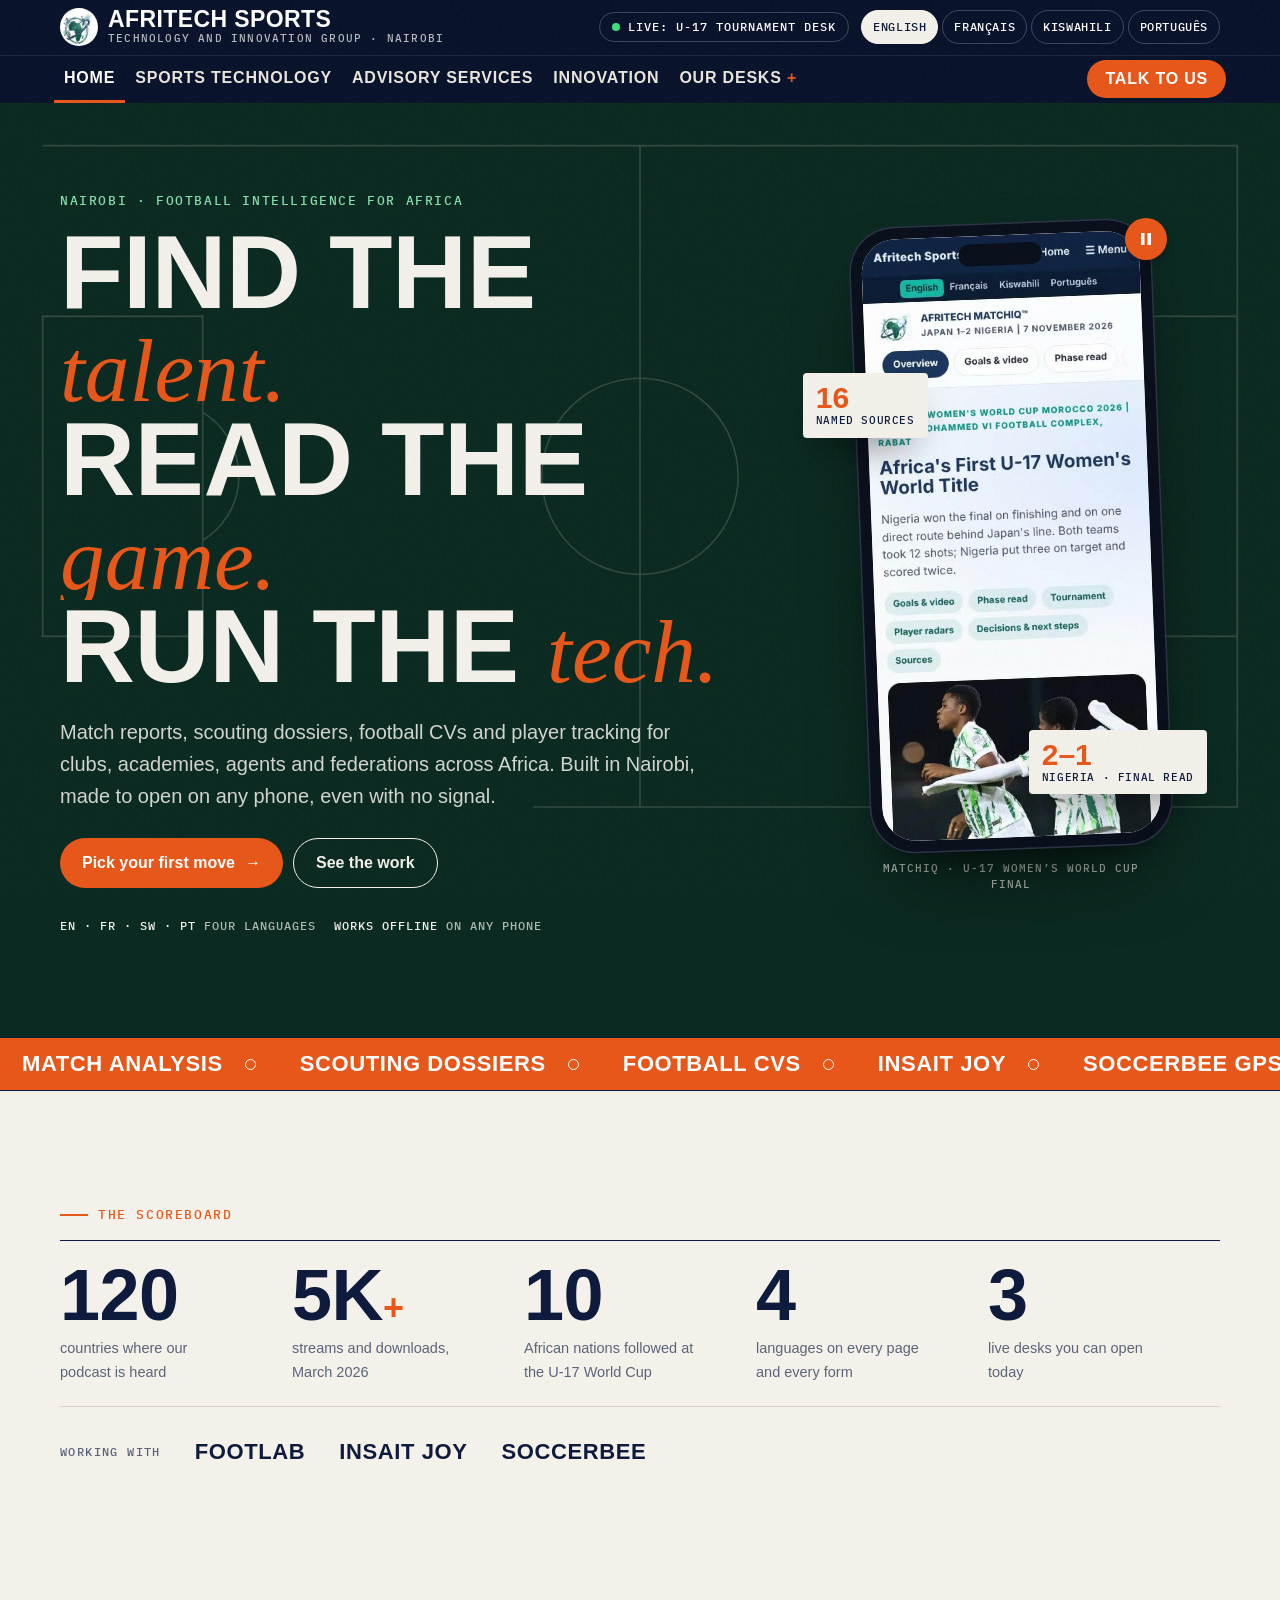
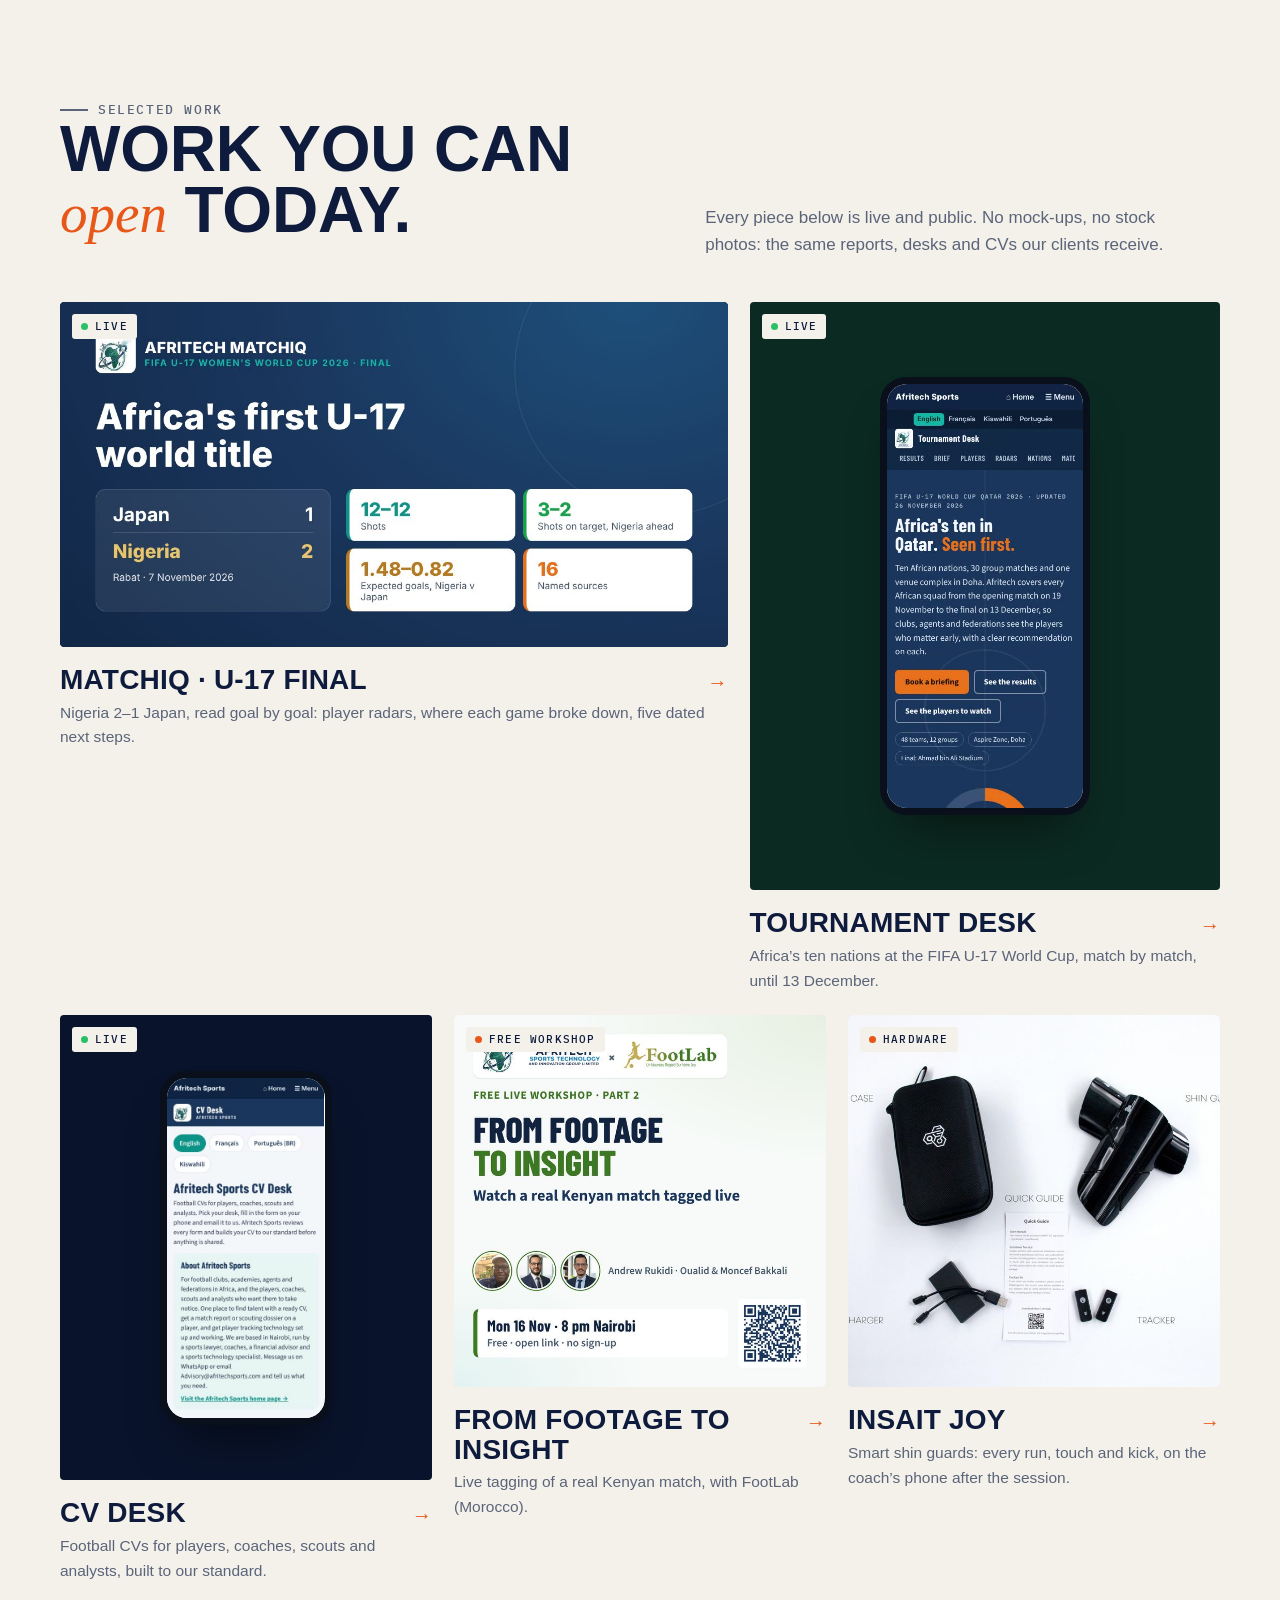
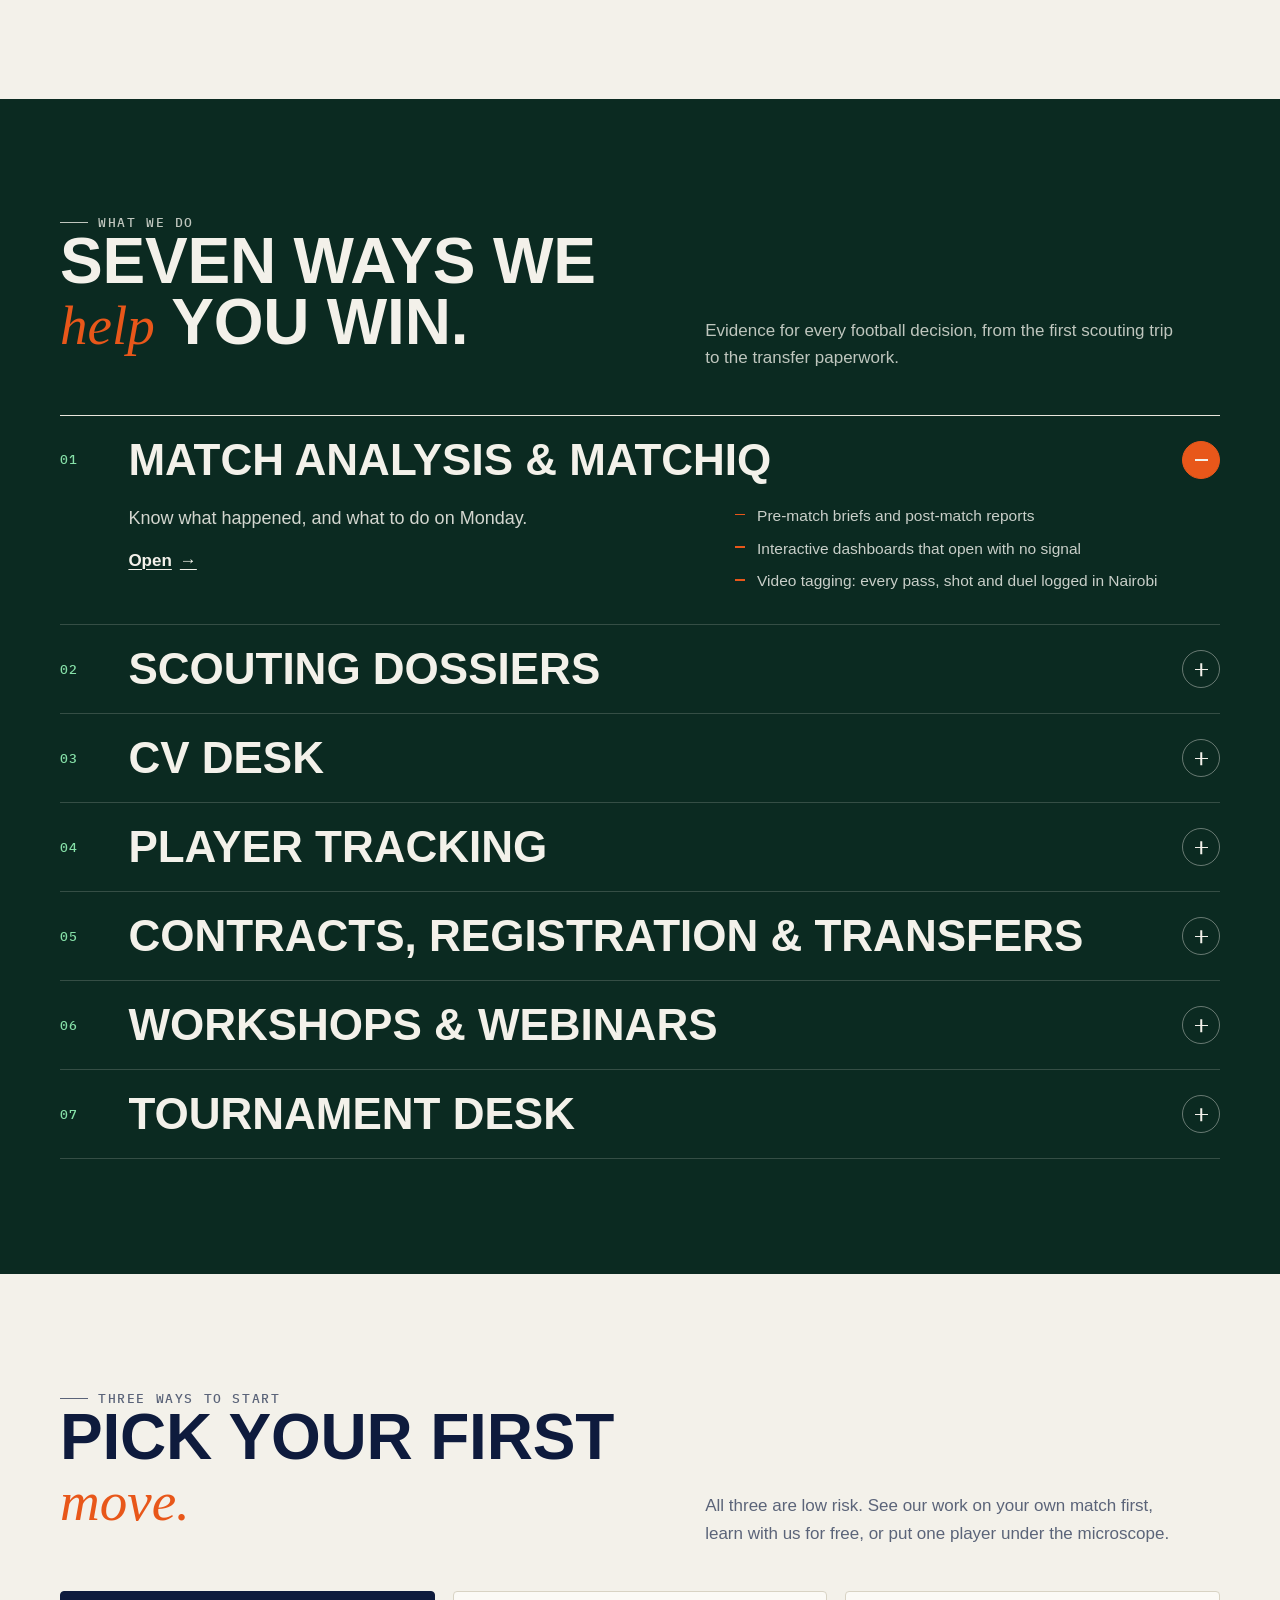
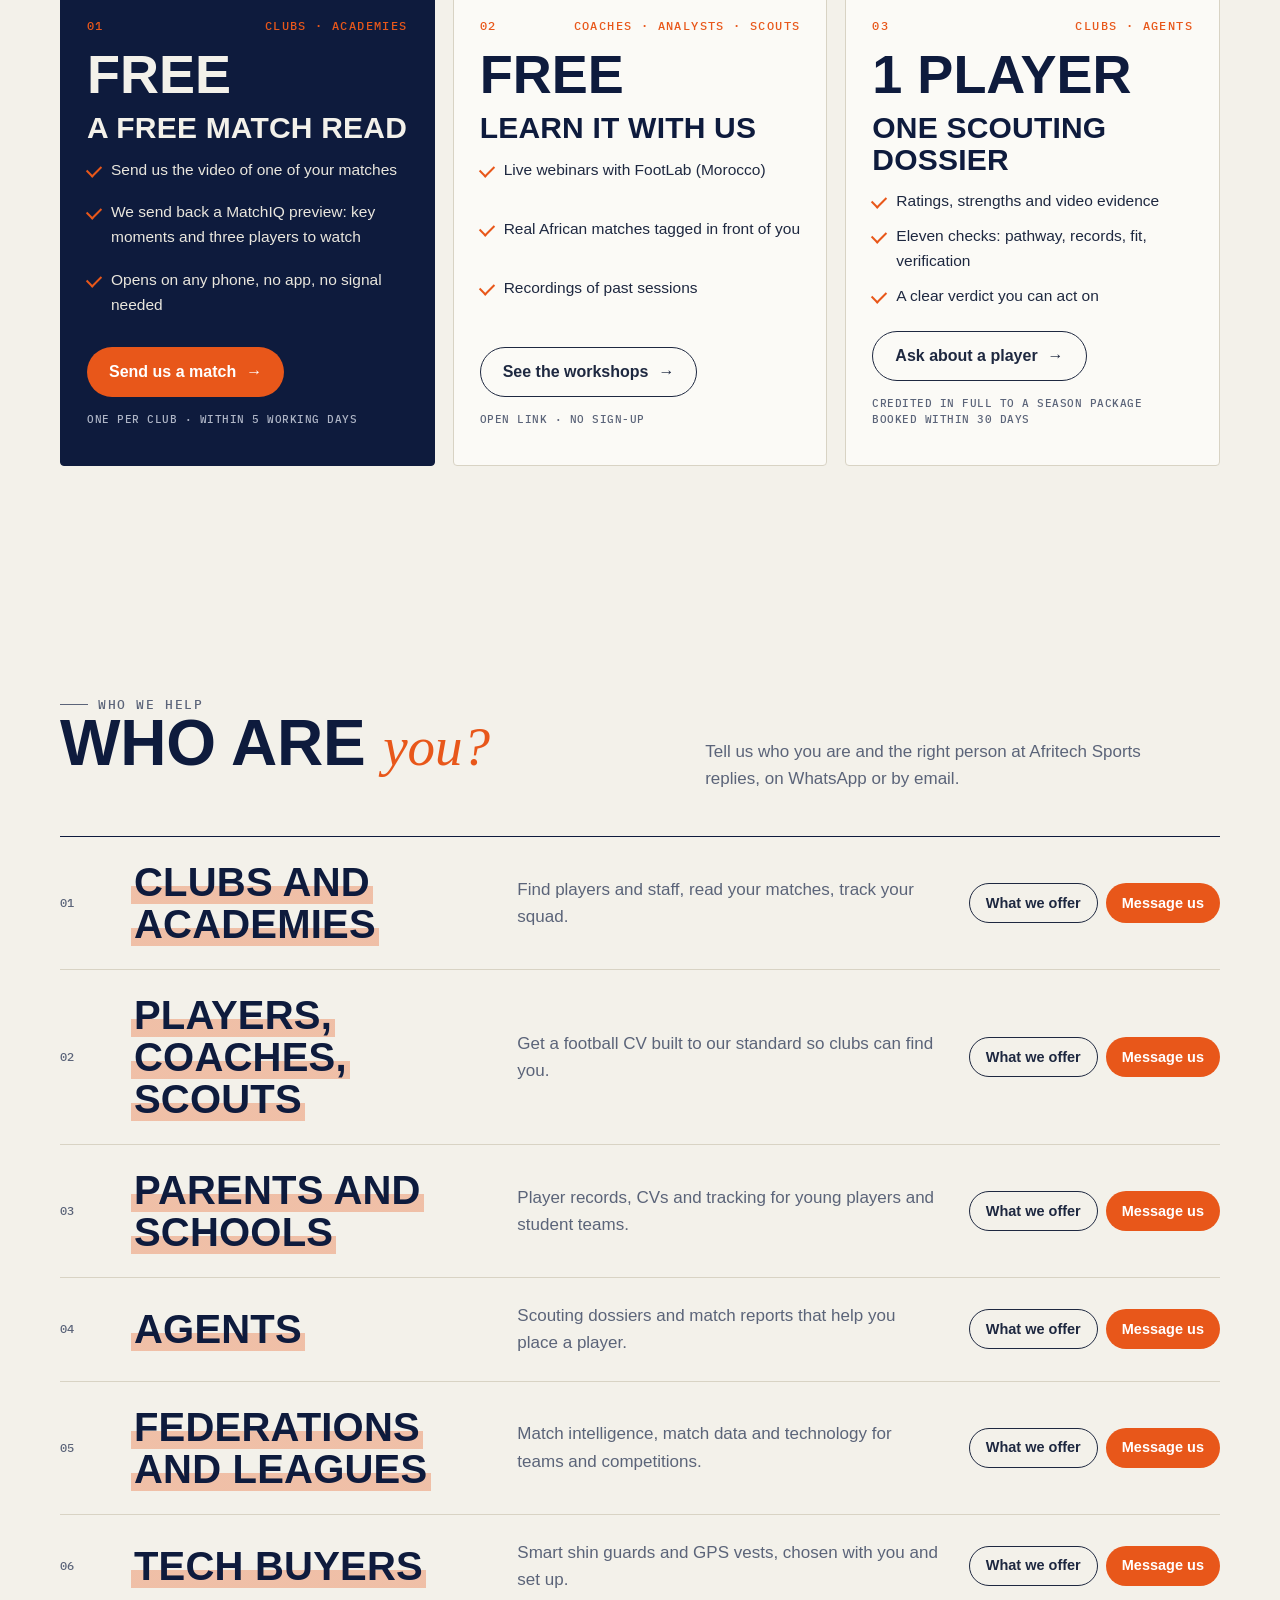
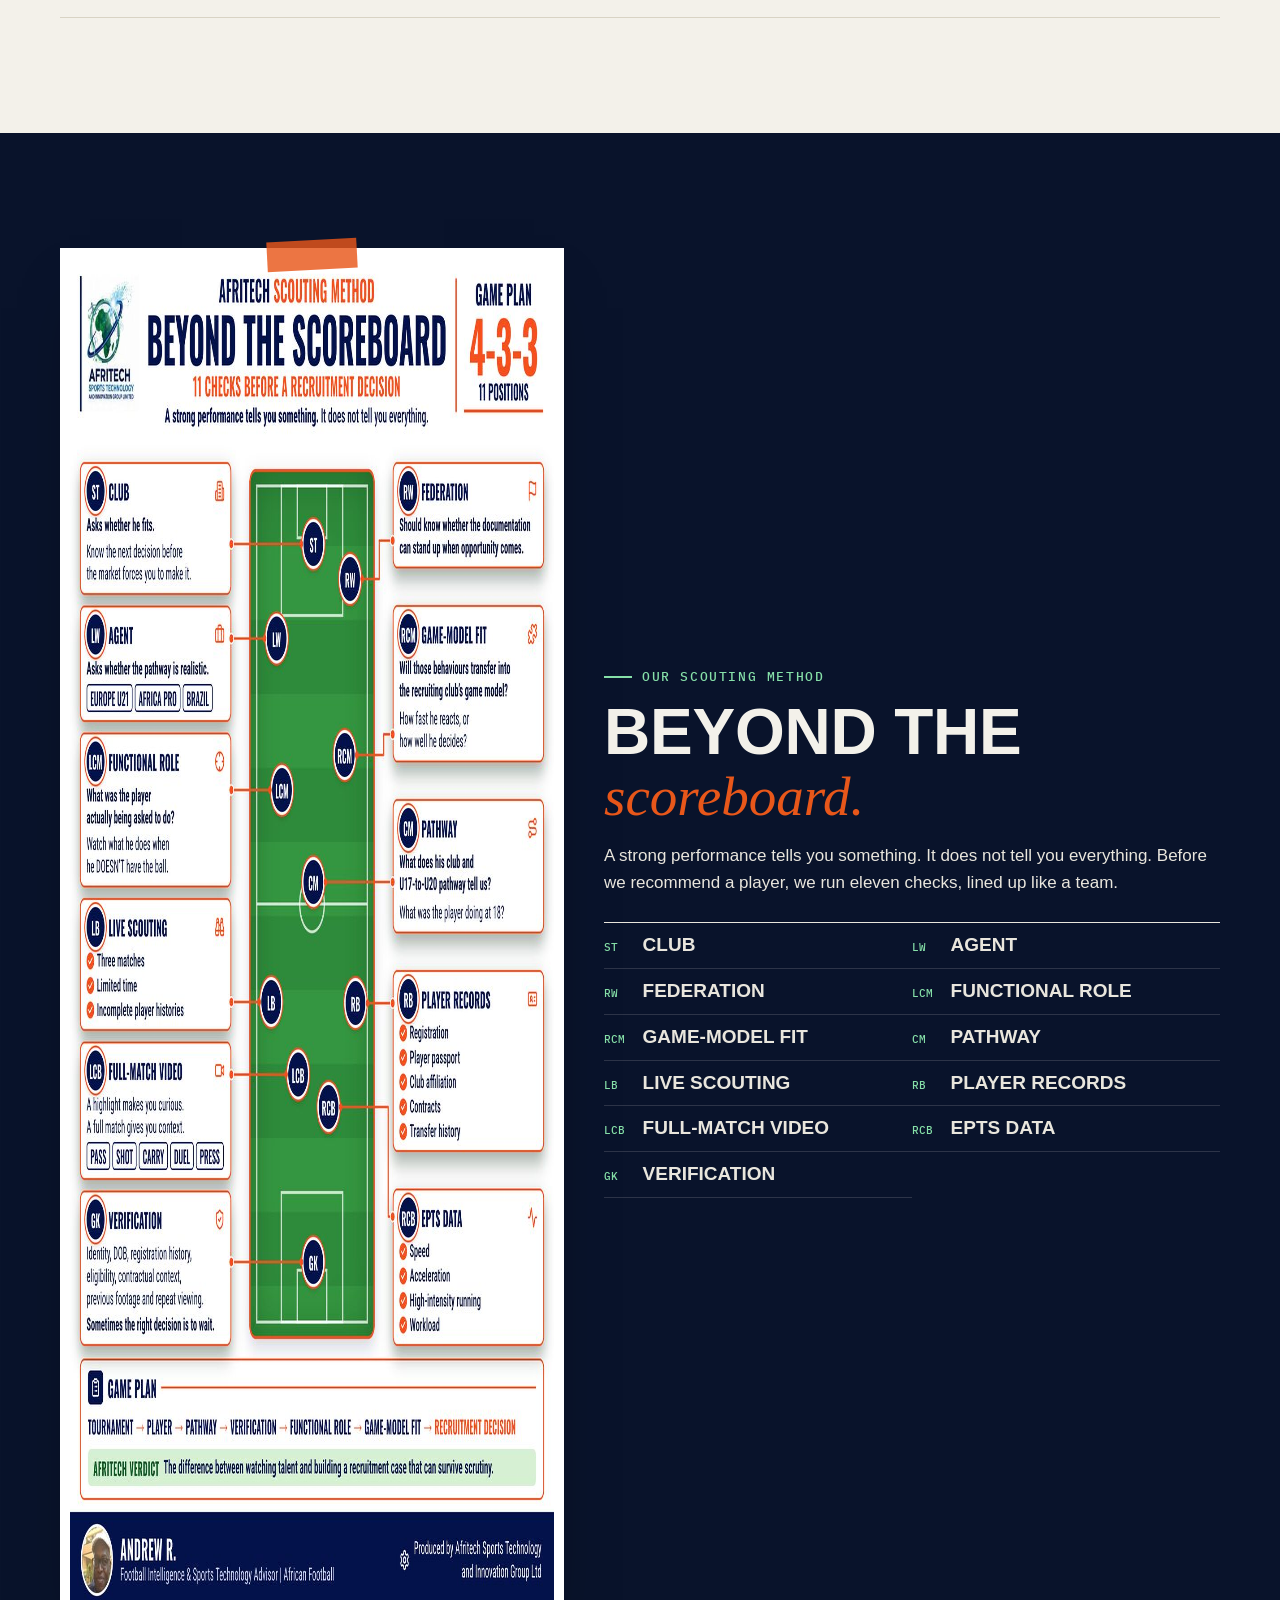
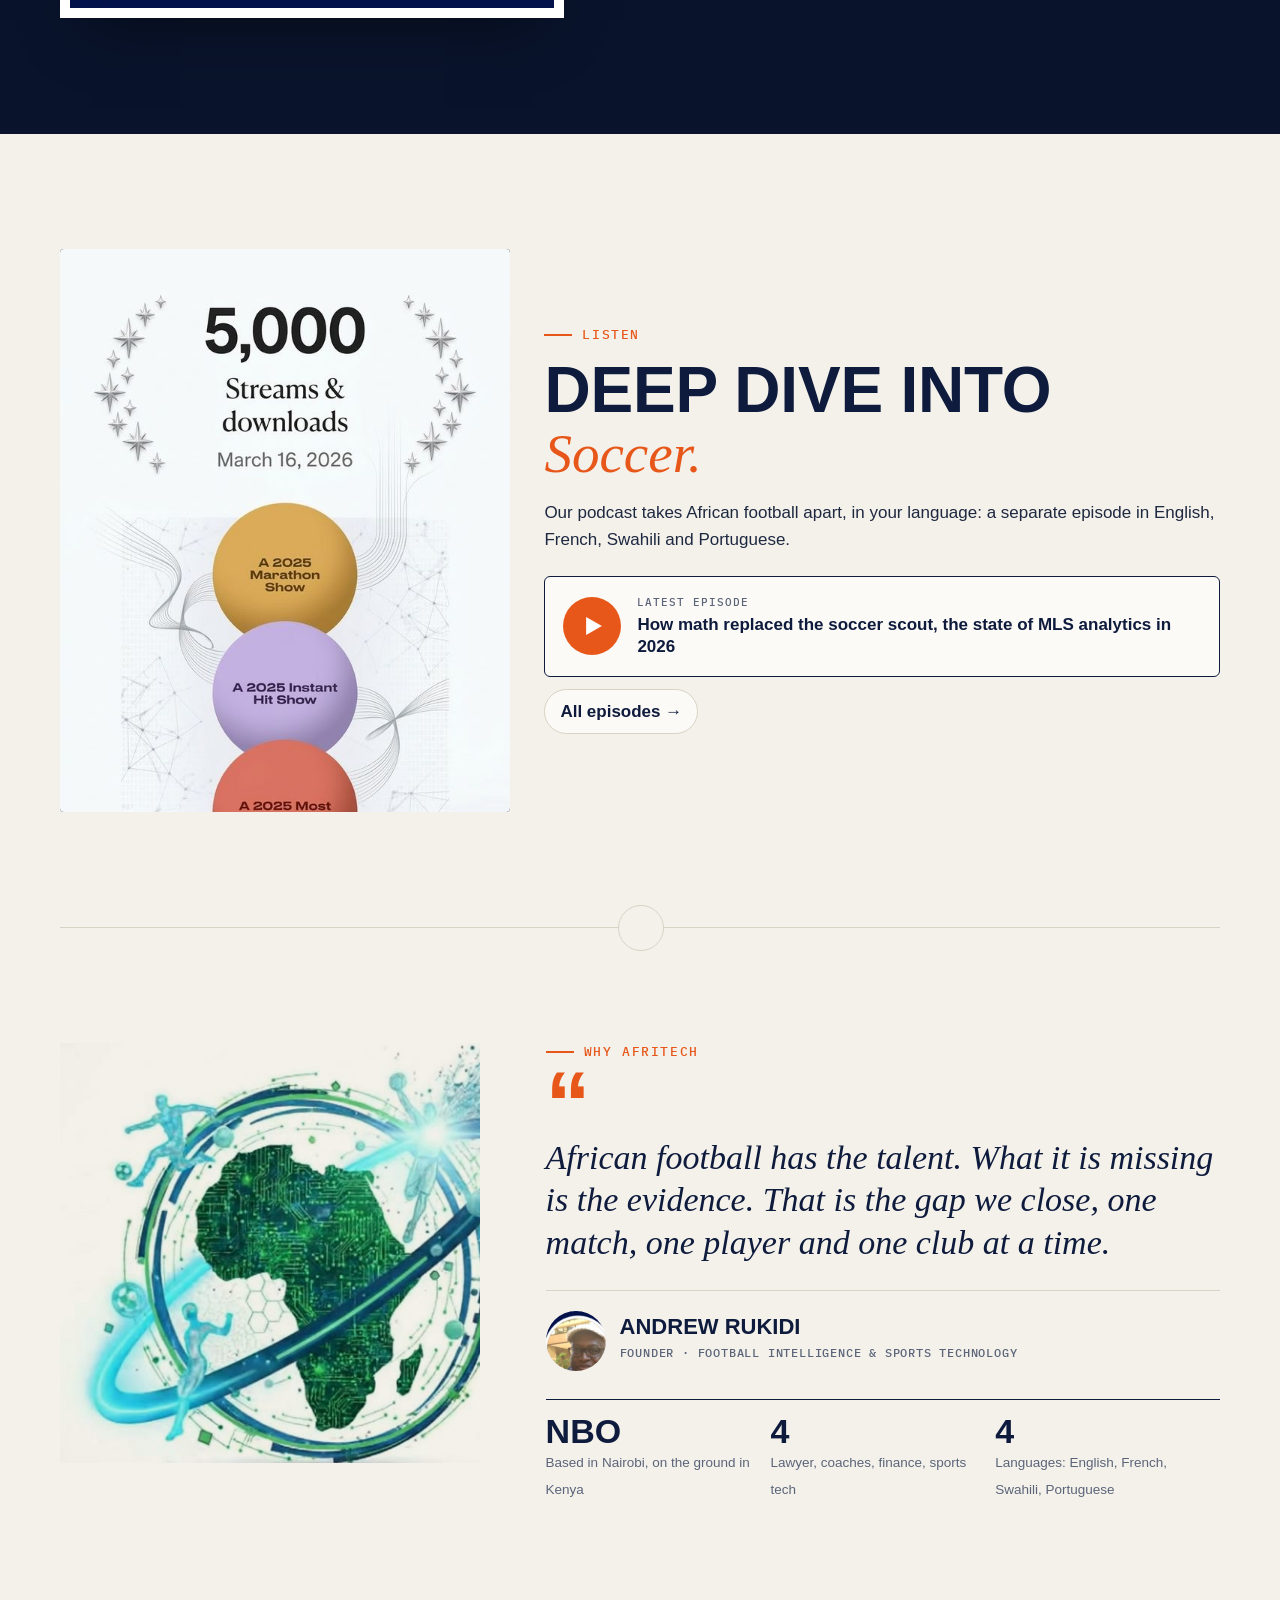
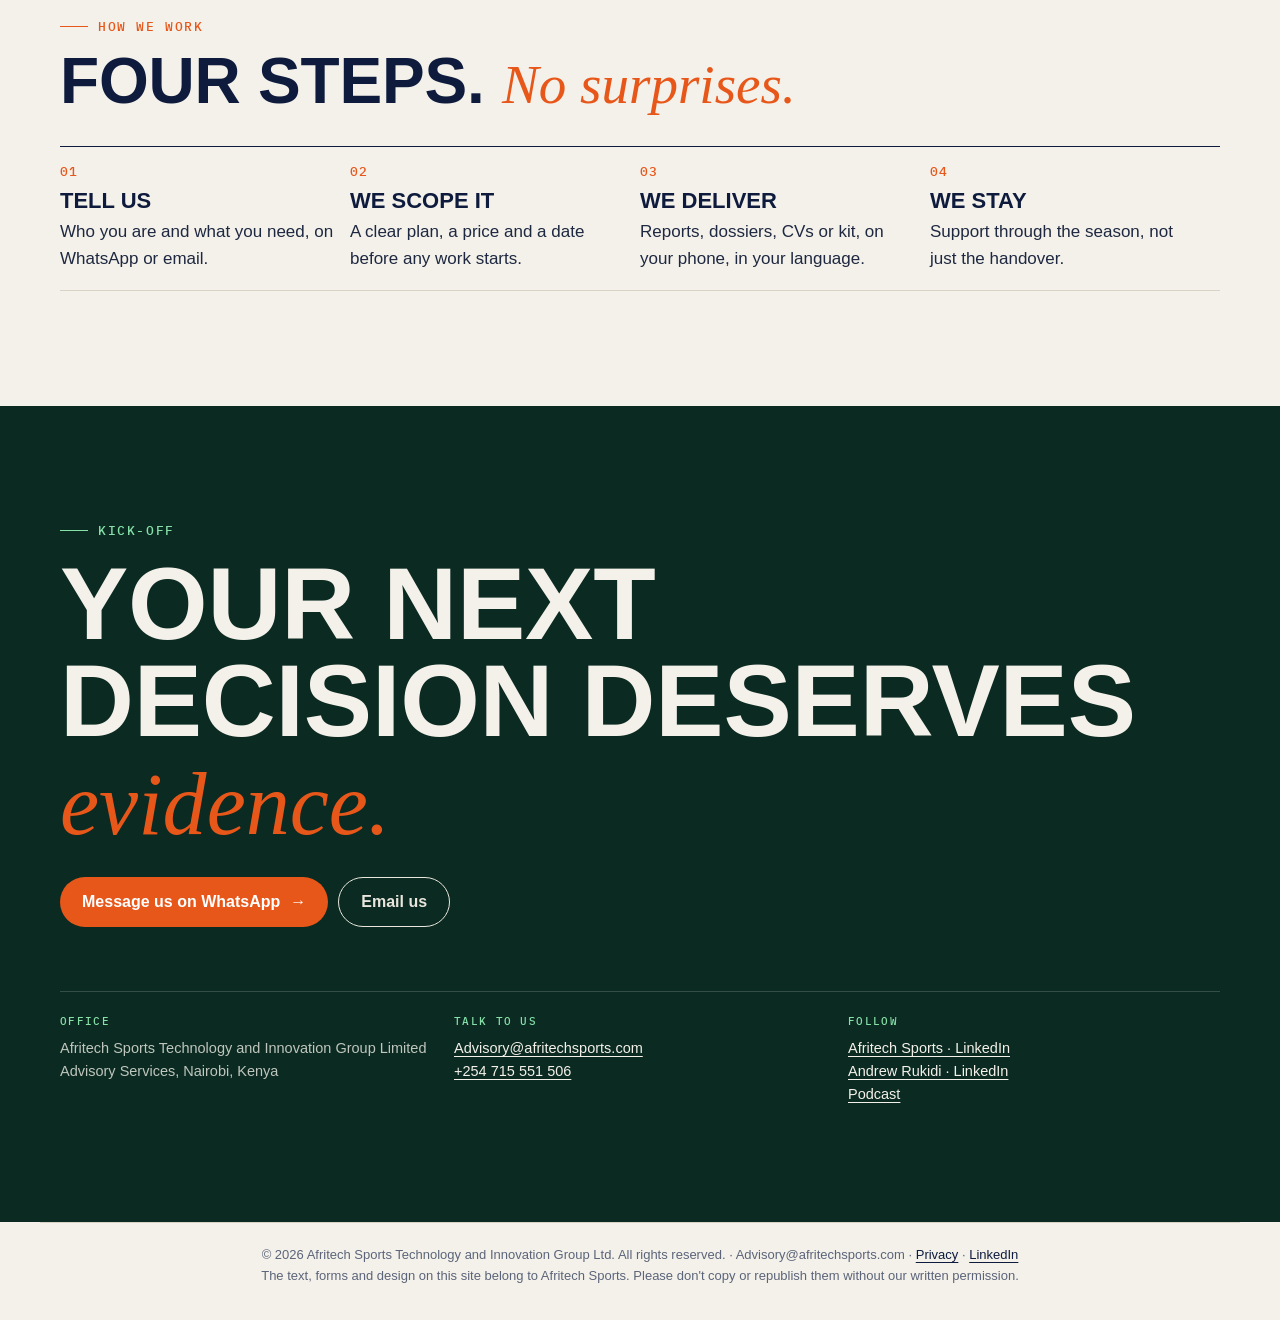
==== index.html @ cb5fa2bf "Visual redesign v2: matchday-programme design system and new homepage - New type system: Big Shoulde" ====
<!doctype html><html lang="en" class="no-js"><head><meta charset="utf-8"><meta name="theme-color" content="#0B2A21">
<meta name="viewport" content="width=device-width,initial-scale=1,viewport-fit=cover">
<meta name="robots" content="noai, noimageai"><meta name="afritech-ref" content="AFTSCQIU3JXU">
<meta name="copyright" content="© 2026 Afritech Sports Technology and Innovation Group Limited">
<title>Afritech Sports | Afritech Sports Technology and Innovation Group, Nairobi</title><meta name="description" content="Afritech Sports Technology and Innovation Group (Afritech Sports), Nairobi: player tracking technology, match analysis, scouting dossiers, football CVs, legal guidance, training and innovation for African football.">
<meta property="og:title" content="Afritech Sports | Afritech Sports Technology and Innovation Group, Nairobi"><meta property="og:description" content="Afritech Sports Technology and Innovation Group (Afritech Sports), Nairobi: player tracking technology, match analysis, scouting dossiers, football CVs, legal guidance, training and innovation for African football."><meta property="og:url" content="https://afritechsports.github.io/"><meta property="og:type" content="website"><meta property="og:image" content="https://afritechsports.github.io/assets/img/share.jpg">
<meta name="twitter:card" content="summary_large_image"><link rel="canonical" href="https://afritechsports.github.io/">
<link rel="alternate" hreflang="en" href="https://afritechsports.github.io/?lang=en"><link rel="alternate" hreflang="fr" href="https://afritechsports.github.io/?lang=fr"><link rel="alternate" hreflang="sw" href="https://afritechsports.github.io/?lang=sw"><link rel="alternate" hreflang="pt-BR" href="https://afritechsports.github.io/?lang=pt">
<script type="application/ld+json">{"@context": "https://schema.org", "@type": "WebSite", "name": "Afritech Sports", "alternateName": ["Afritech Sports Technology and Innovation Group", "Afritech Sports Technology and Innovation Group Limited", "afritechsports"], "url": "https://afritechsports.github.io/"}</script><script type="application/ld+json">{"@context": "https://schema.org", "@type": "Organization", "name": "Afritech Sports", "legalName": "Afritech Sports Technology and Innovation Group Limited", "alternateName": ["Afritech Sports Technology and Innovation Group", "Afritech Sports Technology and Innovation Group Ltd"], "url": "https://afritechsports.github.io/", "logo": "https://afritechsports.github.io/assets/img/logo.jpg", "email": "Advisory@afritechsports.com", "telephone": "+254715551506", "address": {"@type": "PostalAddress", "addressLocality": "Nairobi", "addressCountry": "KE"}, "sameAs": ["https://www.linkedin.com/company/afritech-sports-technology-and-innovation-group-limited/", "https://afritech-advisory.github.io/Afritech-Advisory-afritech-tournament-desk/"]}</script><link rel="icon" href="assets/img/logo.jpg"><link rel="stylesheet" href="assets/site.css">
<link rel="preload" href="assets/fonts/bsd-800.woff2" as="font" type="font/woff2" crossorigin><link rel="preload" href="assets/fonts/plex-400.woff2" as="font" type="font/woff2" crossorigin>
</head><body data-base=""><!-- Afritech Sports reference AFTSCQIU3JXU --><span aria-hidden="true" style="position:absolute;left:-10000px;width:1px;height:1px;overflow:hidden">Afritech Sports reference AFTSCQIU3JXU</span>
<input type="radio" name="lang" id="l-en" class="lr" checked><input type="radio" name="lang" id="l-fr" class="lr"><input type="radio" name="lang" id="l-sw" class="lr"><input type="radio" name="lang" id="l-pt" class="lr">
<header class="top"><div class="top-in"><a class="brand" href="./"><img src="assets/img/logo.jpg" alt="Afritech Sports emblem" width="40" height="40"><b>Afritech Sports<small>Technology and Innovation Group · Nairobi</small></b></a>
<a class="live" href="https://afritech-advisory.github.io/Afritech-Advisory-afritech-tournament-desk/qatar-u17-2026/" target="_blank" rel="noopener"><i></i><span class="t t-en" lang="en">Live: U-17 Tournament Desk</span><span class="t t-fr" lang="fr">En direct : Desk U-17</span><span class="t t-sw" lang="sw">Moja kwa moja: Dawati la U-17</span><span class="t t-pt" lang="pt">Ao vivo: Mesa Sub-17</span></a><div class="langs" role="group" aria-label="Language"><label for="l-en">English</label><label for="l-fr">Français</label><label for="l-sw">Kiswahili</label><label for="l-pt">Português</label></div></div><nav class="nav" aria-label="Main"><div class="nav-in"><div class="nl"><a href="./" class="on" aria-current=page><span class="t t-en" lang="en">Home</span><span class="t t-fr" lang="fr">Accueil</span><span class="t t-sw" lang="sw">Nyumbani</span><span class="t t-pt" lang="pt">Início</span></a><a href="technology/" class=""><span class="t t-en" lang="en">Sports Technology</span><span class="t t-fr" lang="fr">Technologie sportive</span><span class="t t-sw" lang="sw">Teknolojia ya Michezo</span><span class="t t-pt" lang="pt">Tecnologia Esportiva</span></a><a href="advisory/" class=""><span class="t t-en" lang="en">Advisory Services</span><span class="t t-fr" lang="fr">Services de conseil</span><span class="t t-sw" lang="sw">Huduma za Ushauri</span><span class="t t-pt" lang="pt">Consultoria</span></a><a href="innovation/" class=""><span class="t t-en" lang="en">Innovation</span><span class="t t-fr" lang="fr">Innovation</span><span class="t t-sw" lang="sw">Ubunifu</span><span class="t t-pt" lang="pt">Inovação</span></a><details class="dd"><summary><span class="t t-en" lang="en">Our desks</span><span class="t t-fr" lang="fr">Nos plateformes</span><span class="t t-sw" lang="sw">Madawati yetu</span><span class="t t-pt" lang="pt">Nossas mesas</span></summary><div class="ddl"><a href="https://afritech-advisory.github.io/afritech-matchiq/"><span class="t t-en" lang="en">MatchIQ library</span><span class="t t-fr" lang="fr">Bibliothèque MatchIQ</span><span class="t t-sw" lang="sw">Maktaba ya MatchIQ</span><span class="t t-pt" lang="pt">Biblioteca MatchIQ</span> ↗</a><a href="https://afritech-advisory.github.io/Afritech-Advisory-afritech-tournament-desk/"><span class="t t-en" lang="en">U-17 Tournament Desk</span><span class="t t-fr" lang="fr">Desk Tournoi U-17</span><span class="t t-sw" lang="sw">Dawati la Mashindano U-17</span><span class="t t-pt" lang="pt">Mesa do Mundial Sub-17</span> ↗</a><a href="https://afritech-advisory.github.io/afritech-sports-cv-desk/"><span class="t t-en" lang="en">CV Desk</span><span class="t t-fr" lang="fr">Bureau CV</span><span class="t t-sw" lang="sw">Dawati la CV</span><span class="t t-pt" lang="pt">Mesa de Currículos</span> ↗</a></div></details><button type="button" class="nt" data-pick=""><span class="t t-en" lang="en">Talk to us</span><span class="t t-fr" lang="fr">Contactez-nous</span><span class="t t-sw" lang="sw">Wasiliana nasi</span><span class="t t-pt" lang="pt">Fale com a gente</span></button></div><div class="nm"><a href="./" class="nh on">⌂ <span class="t t-en" lang="en">Home</span><span class="t t-fr" lang="fr">Accueil</span><span class="t t-sw" lang="sw">Nyumbani</span><span class="t t-pt" lang="pt">Início</span></a><details class="dd mm"><summary>☰ <span class="t t-en" lang="en">Menu</span><span class="t t-fr" lang="fr">Menu</span><span class="t t-sw" lang="sw">Menyu</span><span class="t t-pt" lang="pt">Menu</span></summary><div class="ddl"><a href="./" class="on"><span class="t t-en" lang="en">Home</span><span class="t t-fr" lang="fr">Accueil</span><span class="t t-sw" lang="sw">Nyumbani</span><span class="t t-pt" lang="pt">Início</span></a><a href="technology/" class=""><span class="t t-en" lang="en">Sports Technology</span><span class="t t-fr" lang="fr">Technologie sportive</span><span class="t t-sw" lang="sw">Teknolojia ya Michezo</span><span class="t t-pt" lang="pt">Tecnologia Esportiva</span></a><a href="advisory/" class=""><span class="t t-en" lang="en">Advisory Services</span><span class="t t-fr" lang="fr">Services de conseil</span><span class="t t-sw" lang="sw">Huduma za Ushauri</span><span class="t t-pt" lang="pt">Consultoria</span></a><a href="innovation/" class=""><span class="t t-en" lang="en">Innovation</span><span class="t t-fr" lang="fr">Innovation</span><span class="t t-sw" lang="sw">Ubunifu</span><span class="t t-pt" lang="pt">Inovação</span></a><span class="ds"><span class="t t-en" lang="en">Our desks</span><span class="t t-fr" lang="fr">Nos plateformes</span><span class="t t-sw" lang="sw">Madawati yetu</span><span class="t t-pt" lang="pt">Nossas mesas</span></span><a href="https://afritech-advisory.github.io/afritech-matchiq/"><span class="t t-en" lang="en">MatchIQ library</span><span class="t t-fr" lang="fr">Bibliothèque MatchIQ</span><span class="t t-sw" lang="sw">Maktaba ya MatchIQ</span><span class="t t-pt" lang="pt">Biblioteca MatchIQ</span> ↗</a><a href="https://afritech-advisory.github.io/Afritech-Advisory-afritech-tournament-desk/"><span class="t t-en" lang="en">U-17 Tournament Desk</span><span class="t t-fr" lang="fr">Desk Tournoi U-17</span><span class="t t-sw" lang="sw">Dawati la Mashindano U-17</span><span class="t t-pt" lang="pt">Mesa do Mundial Sub-17</span> ↗</a><a href="https://afritech-advisory.github.io/afritech-sports-cv-desk/"><span class="t t-en" lang="en">CV Desk</span><span class="t t-fr" lang="fr">Bureau CV</span><span class="t t-sw" lang="sw">Dawati la CV</span><span class="t t-pt" lang="pt">Mesa de Currículos</span> ↗</a><button type="button" class="nt" data-pick=""><span class="t t-en" lang="en">Talk to us</span><span class="t t-fr" lang="fr">Contactez-nous</span><span class="t t-sw" lang="sw">Wasiliana nasi</span><span class="t t-pt" lang="pt">Fale com a gente</span></button></div></details></div></div></nav></header>
<main><section class="h-hero"><svg class="pitchlines" viewBox="0 0 1200 700" preserveAspectRatio="xMidYMid slice" aria-hidden="true"><rect x="40" y="40" width="1120" height="620"/><path d="M600 40V660"/><circle cx="600" cy="350" r="92"/><rect x="40" y="200" width="150" height="300"/><rect x="1010" y="200" width="150" height="300"/><path d="M190 290a70 70 0 0 1 0 120M1010 290a70 70 0 0 0 0 120"/></svg><div class="h-in"><div>
<p class="eyebrow"><span class="t t-en" lang="en">Nairobi · Football intelligence for Africa</span><span class="t t-fr" lang="fr">Nairobi · Intelligence football pour l’Afrique</span><span class="t t-sw" lang="sw">Nairobi · Ujasusi wa soka kwa Afrika</span><span class="t t-pt" lang="pt">Nairóbi · Inteligência de futebol para a África</span></p>
<h1><span class="t t-en" lang="en"><span class="ln"><span>Find the <em>talent.</em></span></span><span class="ln"><span>Read the <em>game.</em></span></span><span class="ln"><span>Run the <em>tech.</em></span></span></span><span class="t t-fr" lang="fr"><span class="ln"><span>Trouver le <em>talent.</em></span></span><span class="ln"><span>Lire le <em>jeu.</em></span></span><span class="ln"><span>Faire tourner la <em>tech.</em></span></span></span><span class="t t-sw" lang="sw"><span class="ln"><span>Pata <em>vipaji.</em></span></span><span class="ln"><span>Soma <em>mchezo.</em></span></span><span class="ln"><span>Endesha <em>teknolojia.</em></span></span></span><span class="t t-pt" lang="pt"><span class="ln"><span>Encontre o <em>talento.</em></span></span><span class="ln"><span>Leia o <em>jogo.</em></span></span><span class="ln"><span>Faça a <em>tecnologia</em> funcionar.</span></span></span></h1>
<div class="lead"><p class="t t-en" lang="en">Match reports, scouting dossiers, football CVs and player tracking for clubs, academies, agents and federations across Africa. Built in Nairobi, made to open on any phone, even with no signal.</p><p class="t t-fr" lang="fr">Rapports de match, dossiers de recrutement, CV football et suivi des joueurs pour les clubs, académies, agents et fédérations d’Afrique. Conçus à Nairobi, lisibles sur n’importe quel téléphone, même sans réseau.</p><p class="t t-sw" lang="sw">Ripoti za mechi, ripoti za uskauti, CV za soka na ufuatiliaji wa wachezaji kwa klabu, akademia, mawakala na mashirikisho kote Afrika. Zimetengenezwa Nairobi, zinafunguka kwenye simu yoyote, hata bila mtandao.</p><p class="t t-pt" lang="pt">Relatórios de partida, dossiês de scouting, currículos de futebol e monitoramento de jogadores para clubes, academias, agentes e federações da África. Feitos em Nairóbi, abrem em qualquer celular, mesmo sem sinal.</p></div>
<div class="acts"><a class="btn go1" href="#first-move"><span class="t t-en" lang="en">Pick your first move</span><span class="t t-fr" lang="fr">Choisissez votre premier pas</span><span class="t t-sw" lang="sw">Chagua hatua yako ya kwanza</span><span class="t t-pt" lang="pt">Escolha seu primeiro passo</span> <span class="ar" aria-hidden="true">→</span></a><a class="btn ghost" href="#work"><span class="t t-en" lang="en">See the work</span><span class="t t-fr" lang="fr">Voir le travail</span><span class="t t-sw" lang="sw">Ona kazi yetu</span><span class="t t-pt" lang="pt">Veja o trabalho</span></a></div>
<div class="h-meta"><span><span class="t t-en" lang="en"><b>EN · FR · SW · PT</b> four languages</span><span class="t t-fr" lang="fr"><b>EN · FR · SW · PT</b> quatre langues</span><span class="t t-sw" lang="sw"><b>EN · FR · SW · PT</b> lugha nne</span><span class="t t-pt" lang="pt"><b>EN · FR · SW · PT</b> quatro idiomas</span></span><span><span class="t t-en" lang="en"><b>Works offline</b> on any phone</span><span class="t t-fr" lang="fr"><b>Hors ligne</b> sur tout téléphone</span><span class="t t-sw" lang="sw"><b>Bila mtandao</b> kwenye simu yoyote</span><span class="t t-pt" lang="pt"><b>Funciona offline</b> em qualquer celular</span></span></div>
</div>
<div class="stage"><button class="pp" type="button" aria-label="Pause video" data-pp><svg viewBox="0 0 14 14"><rect x="2" y="1" width="3.5" height="12"/><rect x="8.5" y="1" width="3.5" height="12"/></svg></button>
<div class="phone"><div class="screen"><video data-src="assets/media/matchiq-final.mp4" poster="assets/media/matchiq-final.jpg" muted loop playsinline preload="none" aria-label="Scrolling through the MatchIQ report on the FIFA U-17 Women's World Cup final"></video></div></div>
<div class="chip c1"><b>16</b><span class="t t-en" lang="en">named sources</span><span class="t t-fr" lang="fr">sources citées</span><span class="t t-sw" lang="sw">vyanzo vilivyotajwa</span><span class="t t-pt" lang="pt">fontes citadas</span></div>
<div class="chip c2"><b>2–1</b><span class="t t-en" lang="en">Nigeria · final read</span><span class="t t-fr" lang="fr">Nigeria · la finale lue</span><span class="t t-sw" lang="sw">Nigeria · fainali</span><span class="t t-pt" lang="pt">Nigéria · a final</span></div>
<p class="cap"><span class="t t-en" lang="en">MatchIQ · U-17 Women’s World Cup final</span><span class="t t-fr" lang="fr">MatchIQ · finale Coupe du monde féminine U-17</span><span class="t t-sw" lang="sw">MatchIQ · fainali ya Kombe la Dunia U-17</span><span class="t t-pt" lang="pt">MatchIQ · final da Copa Feminina Sub-17</span></p></div>
</div></section><div class="tick" aria-hidden="true"><div class="tick-in"><span><span class="t t-en" lang="en">Match analysis</span><span class="t t-fr" lang="fr">Analyse de match</span><span class="t t-sw" lang="sw">Uchambuzi wa mechi</span><span class="t t-pt" lang="pt">Análise de partidas</span></span><span><span class="t t-en" lang="en">Scouting dossiers</span><span class="t t-fr" lang="fr">Dossiers de recrutement</span><span class="t t-sw" lang="sw">Ripoti za uskauti</span><span class="t t-pt" lang="pt">Dossiês de scouting</span></span><span><span class="t t-en" lang="en">Football CVs</span><span class="t t-fr" lang="fr">CV football</span><span class="t t-sw" lang="sw">CV za soka</span><span class="t t-pt" lang="pt">Currículos de futebol</span></span><span><span class="t t-en" lang="en">INSAIT JOY</span><span class="t t-fr" lang="fr">INSAIT JOY</span><span class="t t-sw" lang="sw">INSAIT JOY</span><span class="t t-pt" lang="pt">INSAIT JOY</span></span><span><span class="t t-en" lang="en">Soccerbee GPS</span><span class="t t-fr" lang="fr">Soccerbee GPS</span><span class="t t-sw" lang="sw">Soccerbee GPS</span><span class="t t-pt" lang="pt">Soccerbee GPS</span></span><span><span class="t t-en" lang="en">Contracts & transfers</span><span class="t t-fr" lang="fr">Contrats & transferts</span><span class="t t-sw" lang="sw">Mikataba na uhamisho</span><span class="t t-pt" lang="pt">Contratos e transferências</span></span><span><span class="t t-en" lang="en">Workshops</span><span class="t t-fr" lang="fr">Ateliers</span><span class="t t-sw" lang="sw">Warsha</span><span class="t t-pt" lang="pt">Workshops</span></span><span><span class="t t-en" lang="en">Tournament Desk</span><span class="t t-fr" lang="fr">Desk Tournoi</span><span class="t t-sw" lang="sw">Dawati la Mashindano</span><span class="t t-pt" lang="pt">Mesa do Torneio</span></span><span><span class="t t-en" lang="en">Match analysis</span><span class="t t-fr" lang="fr">Analyse de match</span><span class="t t-sw" lang="sw">Uchambuzi wa mechi</span><span class="t t-pt" lang="pt">Análise de partidas</span></span><span><span class="t t-en" lang="en">Scouting dossiers</span><span class="t t-fr" lang="fr">Dossiers de recrutement</span><span class="t t-sw" lang="sw">Ripoti za uskauti</span><span class="t t-pt" lang="pt">Dossiês de scouting</span></span><span><span class="t t-en" lang="en">Football CVs</span><span class="t t-fr" lang="fr">CV football</span><span class="t t-sw" lang="sw">CV za soka</span><span class="t t-pt" lang="pt">Currículos de futebol</span></span><span><span class="t t-en" lang="en">INSAIT JOY</span><span class="t t-fr" lang="fr">INSAIT JOY</span><span class="t t-sw" lang="sw">INSAIT JOY</span><span class="t t-pt" lang="pt">INSAIT JOY</span></span><span><span class="t t-en" lang="en">Soccerbee GPS</span><span class="t t-fr" lang="fr">Soccerbee GPS</span><span class="t t-sw" lang="sw">Soccerbee GPS</span><span class="t t-pt" lang="pt">Soccerbee GPS</span></span><span><span class="t t-en" lang="en">Contracts & transfers</span><span class="t t-fr" lang="fr">Contrats & transferts</span><span class="t t-sw" lang="sw">Mikataba na uhamisho</span><span class="t t-pt" lang="pt">Contratos e transferências</span></span><span><span class="t t-en" lang="en">Workshops</span><span class="t t-fr" lang="fr">Ateliers</span><span class="t t-sw" lang="sw">Warsha</span><span class="t t-pt" lang="pt">Workshops</span></span><span><span class="t t-en" lang="en">Tournament Desk</span><span class="t t-fr" lang="fr">Desk Tournoi</span><span class="t t-sw" lang="sw">Dawati la Mashindano</span><span class="t t-pt" lang="pt">Mesa do Torneio</span></span></div></div><section class="sx"><div class="in">
<p class="kick"><span class="t t-en" lang="en">The scoreboard</span><span class="t t-fr" lang="fr">Le tableau d’affichage</span><span class="t t-sw" lang="sw">Ubao wa matokeo</span><span class="t t-pt" lang="pt">O placar</span></p>
<div class="nums rv">
<div class="num"><b>120</b><span><span class="t t-en" lang="en">countries where our podcast is heard</span><span class="t t-fr" lang="fr">pays où notre podcast est écouté</span><span class="t t-sw" lang="sw">nchi ambako podikasti yetu inasikilizwa</span><span class="t t-pt" lang="pt">países onde nosso podcast é ouvido</span></span></div>
<div class="num"><b>5K<small>+</small></b><span><span class="t t-en" lang="en">streams and downloads, March 2026</span><span class="t t-fr" lang="fr">écoutes et téléchargements, mars 2026</span><span class="t t-sw" lang="sw">usikilizaji na upakuaji, Machi 2026</span><span class="t t-pt" lang="pt">reproduções e downloads, março de 2026</span></span></div>
<div class="num"><b>10</b><span><span class="t t-en" lang="en">African nations followed at the U-17 World Cup</span><span class="t t-fr" lang="fr">nations africaines suivies à la Coupe du monde U-17</span><span class="t t-sw" lang="sw">mataifa ya Afrika tunayofuatilia Kombe la Dunia U-17</span><span class="t t-pt" lang="pt">seleções africanas acompanhadas na Copa Sub-17</span></span></div>
<div class="num"><b>4</b><span><span class="t t-en" lang="en">languages on every page and every form</span><span class="t t-fr" lang="fr">langues sur chaque page et chaque formulaire</span><span class="t t-sw" lang="sw">lugha kwenye kila ukurasa na kila fomu</span><span class="t t-pt" lang="pt">idiomas em cada página e cada formulário</span></span></div>
<div class="num"><b>3</b><span><span class="t t-en" lang="en">live desks you can open today</span><span class="t t-fr" lang="fr">desks en ligne à ouvrir aujourd’hui</span><span class="t t-sw" lang="sw">madawati yaliyo hewani unayoweza kufungua leo</span><span class="t t-pt" lang="pt">mesas no ar para abrir hoje</span></span></div>
</div>
<div class="partners rv"><span><span class="t t-en" lang="en">Working with</span><span class="t t-fr" lang="fr">Avec</span><span class="t t-sw" lang="sw">Tunafanya kazi na</span><span class="t t-pt" lang="pt">Trabalhando com</span></span><strong>FootLab</strong><strong>INSAIT JOY</strong><strong>Soccerbee</strong></div>
</div></section><div class="wrap" style="padding-bottom:0"><section data-news="home" hidden><h2><span class="t t-en" lang="en">New this week</span><span class="t t-fr" lang="fr">Nouveau cette semaine</span><span class="t t-sw" lang="sw">Mpya wiki hii</span><span class="t t-pt" lang="pt">Novidades da semana</span></h2><div class="news"></div></section></div><section class="sx" id="work"><div class="in">
<div class="shead"><div><p class="kick"><span class="t t-en" lang="en">Selected work</span><span class="t t-fr" lang="fr">Travaux choisis</span><span class="t t-sw" lang="sw">Kazi teule</span><span class="t t-pt" lang="pt">Trabalhos selecionados</span></p><h2><span class="t t-en" lang="en">Work you can <em>open</em> today.</span><span class="t t-fr" lang="fr">Du travail à <em>ouvrir</em> aujourd’hui.</span><span class="t t-sw" lang="sw">Kazi unayoweza <em>kufungua</em> leo.</span><span class="t t-pt" lang="pt">Trabalho para <em>abrir</em> hoje.</span></h2></div>
<p class="t t-en" lang="en">Every piece below is live and public. No mock-ups, no stock photos: the same reports, desks and CVs our clients receive.</p><p class="t t-fr" lang="fr">Tout ce qui suit est en ligne et public. Pas de maquettes, pas de photos de banque d’images : les mêmes rapports, desks et CV que reçoivent nos clients.</p><p class="t t-sw" lang="sw">Kila kazi hapa chini iko hewani na wazi kwa umma. Hakuna picha za kuigiza: ni ripoti, madawati na CV zile zile wanazopokea wateja wetu.</p><p class="t t-pt" lang="pt">Tudo abaixo está no ar e é público. Sem maquetes, sem fotos de banco: os mesmos relatórios, mesas e currículos que nossos clientes recebem.</p></div>
<div class="work">
<a class="wk rv w7" href="https://afritech-advisory.github.io/afritech-matchiq/matches/2026-11-07-japan-nigeria-u17w-final/" target="_blank" rel="noopener"><div class="frame wide"><span class="lbl"><i></i><span class="t t-en" lang="en">Live</span><span class="t t-fr" lang="fr">En ligne</span><span class="t t-sw" lang="sw">Hewani</span><span class="t t-pt" lang="pt">No ar</span></span><img class="cover" src="assets/img/final.jpg" alt="MatchIQ report: Japan 1, Nigeria 2" loading="lazy"></div><h3><span class="t t-en" lang="en">MatchIQ · U-17 final</span><span class="t t-fr" lang="fr">MatchIQ · finale U-17</span><span class="t t-sw" lang="sw">MatchIQ · fainali U-17</span><span class="t t-pt" lang="pt">MatchIQ · final Sub-17</span><span class="ar" aria-hidden="true">→</span></h3><p><span class="t t-en" lang="en">Nigeria 2–1 Japan, read goal by goal: player radars, where each game broke down, five dated next steps.</span><span class="t t-fr" lang="fr">Nigeria 2–1 Japon, but par but : radars des joueuses, où chaque jeu a cédé, cinq prochaines étapes datées.</span><span class="t t-sw" lang="sw">Nigeria 2–1 Japan, bao kwa bao: rada za wachezaji, mchezo ulipovunjika, hatua tano zenye tarehe.</span><span class="t t-pt" lang="pt">Nigéria 2–1 Japão, gol a gol: radares das jogadoras, onde cada jogo falhou, cinco próximos passos com data.</span></p></a>
<a class="wk rv w5" href="https://afritech-advisory.github.io/Afritech-Advisory-afritech-tournament-desk/qatar-u17-2026/" target="_blank" rel="noopener"><div class="frame pitchbg tall"><span class="lbl"><i></i><span class="t t-en" lang="en">Live</span><span class="t t-fr" lang="fr">En ligne</span><span class="t t-sw" lang="sw">Hewani</span><span class="t t-pt" lang="pt">No ar</span></span><div class="mini"><div class="screen"><video data-src="assets/media/tournament-desk.mp4" poster="assets/media/tournament-desk.jpg" muted loop playsinline preload="none" aria-label="Scrolling the Tournament Desk on a phone"></video></div></div></div><h3><span class="t t-en" lang="en">Tournament Desk</span><span class="t t-fr" lang="fr">Desk Tournoi</span><span class="t t-sw" lang="sw">Dawati la Mashindano</span><span class="t t-pt" lang="pt">Mesa do Torneio</span><span class="ar" aria-hidden="true">→</span></h3><p><span class="t t-en" lang="en">Africa’s ten nations at the FIFA U-17 World Cup, match by match, until 13 December.</span><span class="t t-fr" lang="fr">Les dix nations africaines à la Coupe du monde U-17, match après match, jusqu’au 13 décembre.</span><span class="t t-sw" lang="sw">Mataifa kumi ya Afrika Kombe la Dunia U-17, mechi kwa mechi, hadi 13 Desemba.</span><span class="t t-pt" lang="pt">As dez seleções africanas na Copa Sub-17, jogo a jogo, até 13 de dezembro.</span></p></a>
<a class="wk rv w4" href="https://afritech-advisory.github.io/afritech-sports-cv-desk/" target="_blank" rel="noopener"><div class="frame inkbg tall"><span class="lbl"><i></i><span class="t t-en" lang="en">Live</span><span class="t t-fr" lang="fr">En ligne</span><span class="t t-sw" lang="sw">Hewani</span><span class="t t-pt" lang="pt">No ar</span></span><div class="mini"><div class="screen"><video data-src="assets/media/cv-desk.mp4" poster="assets/media/cv-desk.jpg" muted loop playsinline preload="none" aria-label="Scrolling the CV Desk on a phone"></video></div></div></div><h3><span class="t t-en" lang="en">CV Desk</span><span class="t t-fr" lang="fr">Bureau CV</span><span class="t t-sw" lang="sw">Dawati la CV</span><span class="t t-pt" lang="pt">Mesa de Currículos</span><span class="ar" aria-hidden="true">→</span></h3><p><span class="t t-en" lang="en">Football CVs for players, coaches, scouts and analysts, built to our standard.</span><span class="t t-fr" lang="fr">CV football pour joueurs, entraîneurs, recruteurs et analystes, à notre standard.</span><span class="t t-sw" lang="sw">CV za soka kwa wachezaji, makocha, maskauti na wachambuzi, kwa kiwango chetu.</span><span class="t t-pt" lang="pt">Currículos de futebol para jogadores, treinadores, olheiros e analistas, no nosso padrão.</span></p></a>
<a class="wk rv w4" href="advisory/#education"><div class="frame sq"><span class="lbl s"><i></i><span class="t t-en" lang="en">Free workshop</span><span class="t t-fr" lang="fr">Atelier gratuit</span><span class="t t-sw" lang="sw">Warsha ya bure</span><span class="t t-pt" lang="pt">Workshop gratuito</span></span><img class="cover" src="assets/img/webinar.jpg" alt="From Footage to Insight workshop poster" loading="lazy"></div><h3><span class="t t-en" lang="en">From Footage to Insight</span><span class="t t-fr" lang="fr">From Footage to Insight</span><span class="t t-sw" lang="sw">From Footage to Insight</span><span class="t t-pt" lang="pt">From Footage to Insight</span><span class="ar" aria-hidden="true">→</span></h3><p><span class="t t-en" lang="en">Live tagging of a real Kenyan match, with FootLab (Morocco).</span><span class="t t-fr" lang="fr">Annotation en direct d’un vrai match kényan, avec FootLab (Maroc).</span><span class="t t-sw" lang="sw">Kuwekea alama mechi halisi ya Kenya moja kwa moja, pamoja na FootLab (Morocco).</span><span class="t t-pt" lang="pt">Marcação ao vivo de uma partida real do Quênia, com a FootLab (Marrocos).</span></p></a>
<a class="wk rv w4" href="technology/"><div class="frame sq"><span class="lbl s"><i></i><span class="t t-en" lang="en">Hardware</span><span class="t t-fr" lang="fr">Matériel</span><span class="t t-sw" lang="sw">Vifaa</span><span class="t t-pt" lang="pt">Equipamento</span></span><img class="cover" src="assets/img/insait.jpg" alt="INSAIT JOY smart shin guards kit" loading="lazy"></div><h3><span class="t t-en" lang="en">INSAIT JOY</span><span class="t t-fr" lang="fr">INSAIT JOY</span><span class="t t-sw" lang="sw">INSAIT JOY</span><span class="t t-pt" lang="pt">INSAIT JOY</span><span class="ar" aria-hidden="true">→</span></h3><p><span class="t t-en" lang="en">Smart shin guards: every run, touch and kick, on the coach’s phone after the session.</span><span class="t t-fr" lang="fr">Protège-tibias connectés : chaque course, touche et frappe, sur le téléphone du coach.</span><span class="t t-sw" lang="sw">Vilinda-muundi janja: kila mbio, mguso na teke, kwenye simu ya kocha baada ya mazoezi.</span><span class="t t-pt" lang="pt">Caneleiras inteligentes: cada corrida, toque e chute, no celular do treinador.</span></p></a>
</div></div></section><section class="sx dark" id="services"><div class="in">
<div class="shead"><div><p class="kick"><span class="t t-en" lang="en">What we do</span><span class="t t-fr" lang="fr">Ce que nous faisons</span><span class="t t-sw" lang="sw">Tunachofanya</span><span class="t t-pt" lang="pt">O que fazemos</span></p><h2><span class="t t-en" lang="en">Seven ways we <em>help</em> you win.</span><span class="t t-fr" lang="fr">Sept façons de vous <em>aider</em> à gagner.</span><span class="t t-sw" lang="sw">Njia saba za <em>kukusaidia</em> kushinda.</span><span class="t t-pt" lang="pt">Sete formas de <em>ajudar</em> você a vencer.</span></h2></div>
<p class="t t-en" lang="en">Evidence for every football decision, from the first scouting trip to the transfer paperwork.</p><p class="t t-fr" lang="fr">Des preuves pour chaque décision football, du premier déplacement de recrutement aux papiers du transfert.</p><p class="t t-sw" lang="sw">Ushahidi kwa kila uamuzi wa soka, kuanzia safari ya kwanza ya uskauti hadi nyaraka za uhamisho.</p><p class="t t-pt" lang="pt">Evidências para cada decisão no futebol, da primeira viagem de scouting à papelada da transferência.</p></div>
<div class="svc"><details open><summary><span class="n">01</span><span class="sn"><span class="t t-en" lang="en">Match analysis & MatchIQ</span><span class="t t-fr" lang="fr">Analyse de match & MatchIQ</span><span class="t t-sw" lang="sw">Uchambuzi wa mechi na MatchIQ</span><span class="t t-pt" lang="pt">Análise de partidas e MatchIQ</span></span><span class="pl" aria-hidden="true"></span></summary><div class="body"><div><p class="t t-en" lang="en">Know what happened, and what to do on Monday.</p><p class="t t-fr" lang="fr">Savoir ce qui s’est passé, et quoi faire lundi.</p><p class="t t-sw" lang="sw">Jua kilichotokea, na la kufanya Jumatatu.</p><p class="t t-pt" lang="pt">Saiba o que aconteceu e o que fazer na segunda-feira.</p><a class="lk" href="advisory/#analytics"><span class="t t-en" lang="en">Open</span><span class="t t-fr" lang="fr">Ouvrir</span><span class="t t-sw" lang="sw">Fungua</span><span class="t t-pt" lang="pt">Abrir</span> <span class="ar" aria-hidden="true">→</span></a></div><ul><li><span class="t t-en" lang="en">Pre-match briefs and post-match reports</span><span class="t t-fr" lang="fr">Briefings d’avant-match et rapports d’après-match</span><span class="t t-sw" lang="sw">Muhtasari kabla ya mechi na ripoti baada ya mechi</span><span class="t t-pt" lang="pt">Briefings pré-jogo e relatórios pós-jogo</span></li><li><span class="t t-en" lang="en">Interactive dashboards that open with no signal</span><span class="t t-fr" lang="fr">Tableaux de bord qui s’ouvrent sans réseau</span><span class="t t-sw" lang="sw">Dashibodi zinazofunguka bila mtandao</span><span class="t t-pt" lang="pt">Painéis que abrem sem sinal</span></li><li><span class="t t-en" lang="en">Video tagging: every pass, shot and duel logged in Nairobi</span><span class="t t-fr" lang="fr">Annotation vidéo : chaque passe, tir et duel relevé à Nairobi</span><span class="t t-sw" lang="sw">Kuwekea video alama: kila pasi, shuti na pambano, Nairobi</span><span class="t t-pt" lang="pt">Marcação de vídeo: cada passe, finalização e duelo, em Nairóbi</span></li></ul></div></details><details><summary><span class="n">02</span><span class="sn"><span class="t t-en" lang="en">Scouting dossiers</span><span class="t t-fr" lang="fr">Dossiers de recrutement</span><span class="t t-sw" lang="sw">Ripoti za uskauti</span><span class="t t-pt" lang="pt">Dossiês de scouting</span></span><span class="pl" aria-hidden="true"></span></summary><div class="body"><div><p class="t t-en" lang="en">One player, one file, one clear verdict.</p><p class="t t-fr" lang="fr">Un joueur, un dossier, un avis clair.</p><p class="t t-sw" lang="sw">Mchezaji mmoja, faili moja, uamuzi mmoja wa wazi.</p><p class="t t-pt" lang="pt">Um jogador, um arquivo, uma recomendação clara.</p><a class="lk" href="advisory/#scouting"><span class="t t-en" lang="en">Open</span><span class="t t-fr" lang="fr">Ouvrir</span><span class="t t-sw" lang="sw">Fungua</span><span class="t t-pt" lang="pt">Abrir</span> <span class="ar" aria-hidden="true">→</span></a></div><ul><li><span class="t t-en" lang="en">Ratings, strengths and video evidence</span><span class="t t-fr" lang="fr">Notes, points forts et preuves vidéo</span><span class="t t-sw" lang="sw">Alama, uwezo na ushahidi wa video</span><span class="t t-pt" lang="pt">Avaliações, pontos fortes e evidências em vídeo</span></li><li><span class="t t-en" lang="en">Compared with players in the same position</span><span class="t t-fr" lang="fr">Comparé aux joueurs du même poste</span><span class="t t-sw" lang="sw">Ikilinganishwa na wachezaji wa nafasi hiyo</span><span class="t t-pt" lang="pt">Comparado com jogadores da mesma posição</span></li><li><span class="t t-en" lang="en">Eleven checks before a recruitment decision</span><span class="t t-fr" lang="fr">Onze vérifications avant une décision</span><span class="t t-sw" lang="sw">Ukaguzi kumi na moja kabla ya uamuzi</span><span class="t t-pt" lang="pt">Onze verificações antes de uma decisão</span></li></ul></div></details><details><summary><span class="n">03</span><span class="sn"><span class="t t-en" lang="en">CV Desk</span><span class="t t-fr" lang="fr">Bureau CV</span><span class="t t-sw" lang="sw">Dawati la CV</span><span class="t t-pt" lang="pt">Mesa de Currículos</span></span><span class="pl" aria-hidden="true"></span></summary><div class="body"><div><p class="t t-en" lang="en">Be found by the clubs that matter.</p><p class="t t-fr" lang="fr">Être trouvé par les clubs qui comptent.</p><p class="t t-sw" lang="sw">Onekana na klabu zinazohusika.</p><p class="t t-pt" lang="pt">Seja encontrado pelos clubes que importam.</p><a class="lk" href="advisory/#cv"><span class="t t-en" lang="en">Open</span><span class="t t-fr" lang="fr">Ouvrir</span><span class="t t-sw" lang="sw">Fungua</span><span class="t t-pt" lang="pt">Abrir</span> <span class="ar" aria-hidden="true">→</span></a></div><ul><li><span class="t t-en" lang="en">Players, coaches, scouts and analysts</span><span class="t t-fr" lang="fr">Joueurs, entraîneurs, recruteurs et analystes</span><span class="t t-sw" lang="sw">Wachezaji, makocha, maskauti na wachambuzi</span><span class="t t-pt" lang="pt">Jogadores, treinadores, olheiros e analistas</span></li><li><span class="t t-en" lang="en">A short form on your phone, in four languages</span><span class="t t-fr" lang="fr">Un court formulaire sur téléphone, en quatre langues</span><span class="t t-sw" lang="sw">Fomu fupi kwenye simu, kwa lugha nne</span><span class="t t-pt" lang="pt">Um formulário curto no celular, em quatro idiomas</span></li><li><span class="t t-en" lang="en">Parents fill in the form for players under 18</span><span class="t t-fr" lang="fr">Les parents remplissent pour les moins de 18 ans</span><span class="t t-sw" lang="sw">Wazazi wanajaza fomu kwa walio chini ya miaka 18</span><span class="t t-pt" lang="pt">Os pais preenchem para menores de 18 anos</span></li></ul></div></details><details><summary><span class="n">04</span><span class="sn"><span class="t t-en" lang="en">Player tracking</span><span class="t t-fr" lang="fr">Suivi des joueurs</span><span class="t t-sw" lang="sw">Ufuatiliaji wa wachezaji</span><span class="t t-pt" lang="pt">Monitoramento de jogadores</span></span><span class="pl" aria-hidden="true"></span></summary><div class="body"><div><p class="t t-en" lang="en">See how far and how fast your players really run.</p><p class="t t-fr" lang="fr">Voir jusqu’où et à quelle vitesse vos joueurs courent vraiment.</p><p class="t t-sw" lang="sw">Ona umbali na kasi halisi ya wachezaji wako.</p><p class="t t-pt" lang="pt">Veja quanto e quão rápido seus jogadores realmente correm.</p><a class="lk" href="technology/"><span class="t t-en" lang="en">Open</span><span class="t t-fr" lang="fr">Ouvrir</span><span class="t t-sw" lang="sw">Fungua</span><span class="t t-pt" lang="pt">Abrir</span> <span class="ar" aria-hidden="true">→</span></a></div><ul><li><span class="t t-en" lang="en">INSAIT JOY smart shin guards</span><span class="t t-fr" lang="fr">Protège-tibias connectés INSAIT JOY</span><span class="t t-sw" lang="sw">Vilinda-muundi janja vya INSAIT JOY</span><span class="t t-pt" lang="pt">Caneleiras inteligentes INSAIT JOY</span></li><li><span class="t t-en" lang="en">Soccerbee GPS vests, benchmarked against peers</span><span class="t t-fr" lang="fr">Gilets GPS Soccerbee, comparés aux pairs</span><span class="t t-sw" lang="sw">Fulana za GPS za Soccerbee, zikilinganishwa na wenzao</span><span class="t t-pt" lang="pt">Coletes GPS Soccerbee, comparados com pares</span></li><li><span class="t t-en" lang="en">Chosen with you, set up at your ground, staff trained</span><span class="t t-fr" lang="fr">Choisis avec vous, installés chez vous, staff formé</span><span class="t t-sw" lang="sw">Tunachagua nawe, tunasimika uwanjani, tunafunza wafanyakazi</span><span class="t t-pt" lang="pt">Escolhidos com você, instalados no seu campo, equipe treinada</span></li></ul></div></details><details><summary><span class="n">05</span><span class="sn"><span class="t t-en" lang="en">Contracts, registration & transfers</span><span class="t t-fr" lang="fr">Contrats, enregistrement & transferts</span><span class="t t-sw" lang="sw">Mikataba, usajili na uhamisho</span><span class="t t-pt" lang="pt">Contratos, registro e transferências</span></span><span class="pl" aria-hidden="true"></span></summary><div class="body"><div><p class="t t-en" lang="en">Get paid for the players you develop.</p><p class="t t-fr" lang="fr">Être payé pour les joueurs que vous formez.</p><p class="t t-sw" lang="sw">Lipwa kwa wachezaji unaowakuza.</p><p class="t t-pt" lang="pt">Seja pago pelos jogadores que você forma.</p><a class="lk" href="advisory/#legal"><span class="t t-en" lang="en">Open</span><span class="t t-fr" lang="fr">Ouvrir</span><span class="t t-sw" lang="sw">Fungua</span><span class="t t-pt" lang="pt">Abrir</span> <span class="ar" aria-hidden="true">→</span></a></div><ul><li><span class="t t-en" lang="en">Guidance from our sports lawyer</span><span class="t t-fr" lang="fr">Les conseils de notre avocat du sport</span><span class="t t-sw" lang="sw">Ushauri kutoka kwa mwanasheria wetu wa michezo</span><span class="t t-pt" lang="pt">Orientação do nosso advogado esportivo</span></li><li><span class="t t-en" lang="en">Player contracts and registration</span><span class="t t-fr" lang="fr">Contrats et enregistrement des joueurs</span><span class="t t-sw" lang="sw">Mikataba na usajili wa wachezaji</span><span class="t t-pt" lang="pt">Contratos e registro de jogadores</span></li><li><span class="t t-en" lang="en">Claiming FIFA training rewards</span><span class="t t-fr" lang="fr">Réclamer les indemnités de formation FIFA</span><span class="t t-sw" lang="sw">Kudai fidia ya mafunzo ya FIFA</span><span class="t t-pt" lang="pt">Receber as compensações de formação da FIFA</span></li></ul></div></details><details><summary><span class="n">06</span><span class="sn"><span class="t t-en" lang="en">Workshops & webinars</span><span class="t t-fr" lang="fr">Ateliers & webinaires</span><span class="t t-sw" lang="sw">Warsha na semina</span><span class="t t-pt" lang="pt">Workshops e webinars</span></span><span class="pl" aria-hidden="true"></span></summary><div class="body"><div><p class="t t-en" lang="en">Your staff, reading the numbers themselves.</p><p class="t t-fr" lang="fr">Votre staff, qui lit les chiffres lui-même.</p><p class="t t-sw" lang="sw">Wafanyakazi wako, wakisoma takwimu wenyewe.</p><p class="t t-pt" lang="pt">Sua equipe lendo os números por conta própria.</p><a class="lk" href="advisory/#education"><span class="t t-en" lang="en">Open</span><span class="t t-fr" lang="fr">Ouvrir</span><span class="t t-sw" lang="sw">Fungua</span><span class="t t-pt" lang="pt">Abrir</span> <span class="ar" aria-hidden="true">→</span></a></div><ul><li><span class="t t-en" lang="en">Free webinars for coaches, analysts and scouts</span><span class="t t-fr" lang="fr">Webinaires gratuits pour entraîneurs, analystes et recruteurs</span><span class="t t-sw" lang="sw">Semina za bure kwa makocha, wachambuzi na maskauti</span><span class="t t-pt" lang="pt">Webinars gratuitos para treinadores, analistas e olheiros</span></li><li><span class="t t-en" lang="en">Hands-on tagging and coding with FootLab</span><span class="t t-fr" lang="fr">Annotation et codage pratiques avec FootLab</span><span class="t t-sw" lang="sw">Mafunzo ya vitendo ya kuwekea alama pamoja na FootLab</span><span class="t t-pt" lang="pt">Marcação e codificação na prática com a FootLab</span></li><li><span class="t t-en" lang="en">Men’s and women’s game, across sub-Saharan Africa</span><span class="t t-fr" lang="fr">Football masculin et féminin, en Afrique subsaharienne</span><span class="t t-sw" lang="sw">Soka la wanaume na wanawake, Afrika kusini mwa Sahara</span><span class="t t-pt" lang="pt">Futebol masculino e feminino, na África subsaariana</span></li></ul></div></details><details><summary><span class="n">07</span><span class="sn"><span class="t t-en" lang="en">Tournament Desk</span><span class="t t-fr" lang="fr">Desk Tournoi</span><span class="t t-sw" lang="sw">Dawati la Mashindano</span><span class="t t-pt" lang="pt">Mesa do Torneio</span></span><span class="pl" aria-hidden="true"></span></summary><div class="body"><div><p class="t t-en" lang="en">Your competition, covered like a World Cup.</p><p class="t t-fr" lang="fr">Votre compétition, couverte comme une Coupe du monde.</p><p class="t t-sw" lang="sw">Mashindano yako, yakifuatiliwa kama Kombe la Dunia.</p><p class="t t-pt" lang="pt">Sua competição, coberta como uma Copa do Mundo.</p><a class="lk" href="innovation/#desk"><span class="t t-en" lang="en">Open</span><span class="t t-fr" lang="fr">Ouvrir</span><span class="t t-sw" lang="sw">Fungua</span><span class="t t-pt" lang="pt">Abrir</span> <span class="ar" aria-hidden="true">→</span></a></div><ul><li><span class="t t-en" lang="en">Every squad, every match, players scored</span><span class="t t-fr" lang="fr">Chaque effectif, chaque match, joueurs notés</span><span class="t t-sw" lang="sw">Kila kikosi, kila mechi, wachezaji wakipewa alama</span><span class="t t-pt" lang="pt">Cada elenco, cada jogo, jogadores avaliados</span></li><li><span class="t t-en" lang="en">Commission a desk at any level</span><span class="t t-fr" lang="fr">Commandez un desk à tout niveau</span><span class="t t-sw" lang="sw">Agiza dawati kwa kiwango chochote</span><span class="t t-pt" lang="pt">Encomende uma mesa em qualquer nível</span></li><li><span class="t t-en" lang="en">Live now for the FIFA U-17 World Cup</span><span class="t t-fr" lang="fr">En direct pour la Coupe du monde U-17</span><span class="t t-sw" lang="sw">Hewani sasa kwa Kombe la Dunia U-17</span><span class="t t-pt" lang="pt">No ar agora para a Copa Sub-17</span></li></ul></div></details></div></div></section><section class="sx" id="first-move"><div class="in">
<div class="shead"><div><p class="kick"><span class="t t-en" lang="en">Three ways to start</span><span class="t t-fr" lang="fr">Trois façons de commencer</span><span class="t t-sw" lang="sw">Njia tatu za kuanza</span><span class="t t-pt" lang="pt">Três formas de começar</span></p><h2><span class="t t-en" lang="en">Pick your first <em>move.</em></span><span class="t t-fr" lang="fr">Votre premier <em>pas.</em></span><span class="t t-sw" lang="sw">Chagua hatua ya <em>kwanza.</em></span><span class="t t-pt" lang="pt">Escolha o primeiro <em>passo.</em></span></h2></div>
<p class="t t-en" lang="en">All three are low risk. See our work on your own match first, learn with us for free, or put one player under the microscope.</p><p class="t t-fr" lang="fr">Les trois sont sans risque. Voyez notre travail sur votre propre match, apprenez gratuitement avec nous, ou passez un joueur au microscope.</p><p class="t t-sw" lang="sw">Zote tatu hazina hatari. Ona kazi yetu kwenye mechi yako kwanza, jifunze nasi bure, au mchunguze mchezaji mmoja kwa kina.</p><p class="t t-pt" lang="pt">As três têm baixo risco. Veja nosso trabalho na sua própria partida, aprenda com a gente de graça ou coloque um jogador no microscópio.</p></div>
<div class="moves">
<div class="mv rv feat"><div class="no"><span>01</span><span><span class="t t-en" lang="en">Clubs · academies</span><span class="t t-fr" lang="fr">Clubs · académies</span><span class="t t-sw" lang="sw">Klabu · akademia</span><span class="t t-pt" lang="pt">Clubes · academias</span></span></div><div class="price"><span class="t t-en" lang="en">Free</span><span class="t t-fr" lang="fr">Gratuit</span><span class="t t-sw" lang="sw">Bure</span><span class="t t-pt" lang="pt">Grátis</span></div><h3><span class="t t-en" lang="en">A free match read</span><span class="t t-fr" lang="fr">Une lecture de match gratuite</span><span class="t t-sw" lang="sw">Uchambuzi wa mechi bure</span><span class="t t-pt" lang="pt">Uma leitura de partida grátis</span></h3><ul><li><span class="t t-en" lang="en">Send us the video of one of your matches</span><span class="t t-fr" lang="fr">Envoyez-nous la vidéo d’un de vos matchs</span><span class="t t-sw" lang="sw">Tutumie video ya mechi yako moja</span><span class="t t-pt" lang="pt">Envie o vídeo de uma das suas partidas</span></li><li><span class="t t-en" lang="en">We send back a MatchIQ preview: key moments and three players to watch</span><span class="t t-fr" lang="fr">Nous renvoyons un aperçu MatchIQ : moments clés et trois joueurs à suivre</span><span class="t t-sw" lang="sw">Tunakurudishia muhtasari wa MatchIQ: matukio muhimu na wachezaji watatu wa kufuatilia</span><span class="t t-pt" lang="pt">Devolvemos uma prévia MatchIQ: lances decisivos e três jogadores para acompanhar</span></li><li><span class="t t-en" lang="en">Opens on any phone, no app, no signal needed</span><span class="t t-fr" lang="fr">S’ouvre sur tout téléphone, sans appli ni réseau</span><span class="t t-sw" lang="sw">Inafunguka kwenye simu yoyote, bila programu wala mtandao</span><span class="t t-pt" lang="pt">Abre em qualquer celular, sem app e sem sinal</span></li></ul><button type="button" class="btn go1" data-pick="club" data-topic='{&quot;en&quot;: &quot;Free match read&quot;, &quot;fr&quot;: &quot;Lecture de match gratuite&quot;, &quot;sw&quot;: &quot;Uchambuzi wa mechi bure&quot;, &quot;pt&quot;: &quot;Leitura de partida grátis&quot;}'><span class="t t-en" lang="en">Send us a match</span><span class="t t-fr" lang="fr">Envoyez un match</span><span class="t t-sw" lang="sw">Tutumie mechi</span><span class="t t-pt" lang="pt">Envie uma partida</span> <span class="ar" aria-hidden="true">→</span></button><p class="fine"><span class="t t-en" lang="en">One per club · within 5 working days</span><span class="t t-fr" lang="fr">Une par club · sous 5 jours ouvrés</span><span class="t t-sw" lang="sw">Moja kwa kila klabu · ndani ya siku 5 za kazi</span><span class="t t-pt" lang="pt">Uma por clube · em até 5 dias úteis</span></p></div>
<div class="mv rv"><div class="no"><span>02</span><span><span class="t t-en" lang="en">Coaches · analysts · scouts</span><span class="t t-fr" lang="fr">Entraîneurs · analystes · recruteurs</span><span class="t t-sw" lang="sw">Makocha · wachambuzi · maskauti</span><span class="t t-pt" lang="pt">Treinadores · analistas · olheiros</span></span></div><div class="price"><span class="t t-en" lang="en">Free</span><span class="t t-fr" lang="fr">Gratuit</span><span class="t t-sw" lang="sw">Bure</span><span class="t t-pt" lang="pt">Grátis</span></div><h3><span class="t t-en" lang="en">Learn it with us</span><span class="t t-fr" lang="fr">Apprenez avec nous</span><span class="t t-sw" lang="sw">Jifunze nasi</span><span class="t t-pt" lang="pt">Aprenda com a gente</span></h3><ul><li><span class="t t-en" lang="en">Live webinars with FootLab (Morocco)</span><span class="t t-fr" lang="fr">Webinaires en direct avec FootLab (Maroc)</span><span class="t t-sw" lang="sw">Semina za moja kwa moja na FootLab (Morocco)</span><span class="t t-pt" lang="pt">Webinars ao vivo com a FootLab (Marrocos)</span></li><li><span class="t t-en" lang="en">Real African matches tagged in front of you</span><span class="t t-fr" lang="fr">De vrais matchs africains annotés devant vous</span><span class="t t-sw" lang="sw">Mechi halisi za Afrika zikiwekewa alama mbele yako</span><span class="t t-pt" lang="pt">Partidas africanas reais marcadas na sua frente</span></li><li><span class="t t-en" lang="en">Recordings of past sessions</span><span class="t t-fr" lang="fr">Les enregistrements des sessions passées</span><span class="t t-sw" lang="sw">Rekodi za vipindi vilivyopita</span><span class="t t-pt" lang="pt">Gravações das sessões anteriores</span></li></ul><a class="btn ghost" href="advisory/#education"><span class="t t-en" lang="en">See the workshops</span><span class="t t-fr" lang="fr">Voir les ateliers</span><span class="t t-sw" lang="sw">Ona warsha</span><span class="t t-pt" lang="pt">Ver os workshops</span> <span class="ar" aria-hidden="true">→</span></a><p class="fine"><span class="t t-en" lang="en">Open link · no sign-up</span><span class="t t-fr" lang="fr">Lien ouvert · sans inscription</span><span class="t t-sw" lang="sw">Kiungo wazi · bila kujisajili</span><span class="t t-pt" lang="pt">Link aberto · sem cadastro</span></p></div>
<div class="mv rv"><div class="no"><span>03</span><span><span class="t t-en" lang="en">Clubs · agents</span><span class="t t-fr" lang="fr">Clubs · agents</span><span class="t t-sw" lang="sw">Klabu · mawakala</span><span class="t t-pt" lang="pt">Clubes · agentes</span></span></div><div class="price"><span class="t t-en" lang="en">1 player</span><span class="t t-fr" lang="fr">1 joueur</span><span class="t t-sw" lang="sw">Mchezaji 1</span><span class="t t-pt" lang="pt">1 jogador</span></div><h3><span class="t t-en" lang="en">One scouting dossier</span><span class="t t-fr" lang="fr">Un dossier de recrutement</span><span class="t t-sw" lang="sw">Ripoti moja ya uskauti</span><span class="t t-pt" lang="pt">Um dossiê de scouting</span></h3><ul><li><span class="t t-en" lang="en">Ratings, strengths and video evidence</span><span class="t t-fr" lang="fr">Notes, points forts et preuves vidéo</span><span class="t t-sw" lang="sw">Alama, uwezo na ushahidi wa video</span><span class="t t-pt" lang="pt">Avaliações, pontos fortes e evidências em vídeo</span></li><li><span class="t t-en" lang="en">Eleven checks: pathway, records, fit, verification</span><span class="t t-fr" lang="fr">Onze vérifications : parcours, dossiers, adéquation, vérification</span><span class="t t-sw" lang="sw">Ukaguzi 11: njia, kumbukumbu, ufanisi, uthibitisho</span><span class="t t-pt" lang="pt">Onze verificações: trajetória, registros, encaixe, verificação</span></li><li><span class="t t-en" lang="en">A clear verdict you can act on</span><span class="t t-fr" lang="fr">Un avis clair sur lequel agir</span><span class="t t-sw" lang="sw">Uamuzi wa wazi unaoweza kuufanyia kazi</span><span class="t t-pt" lang="pt">Uma recomendação clara para agir</span></li></ul><button type="button" class="btn ghost" data-pick="agent" data-topic='{&quot;en&quot;: &quot;Scouting dossier&quot;, &quot;fr&quot;: &quot;Dossier de recrutement&quot;, &quot;sw&quot;: &quot;Ripoti ya uskauti&quot;, &quot;pt&quot;: &quot;Dossiê de scouting&quot;}'><span class="t t-en" lang="en">Ask about a player</span><span class="t t-fr" lang="fr">Demander pour un joueur</span><span class="t t-sw" lang="sw">Uliza kuhusu mchezaji</span><span class="t t-pt" lang="pt">Pergunte sobre um jogador</span> <span class="ar" aria-hidden="true">→</span></button><p class="fine"><span class="t t-en" lang="en">Credited in full to a season package booked within 30 days</span><span class="t t-fr" lang="fr">Déduit en totalité d’un forfait saison réservé sous 30 jours</span><span class="t t-sw" lang="sw">Inahesabiwa kikamilifu kwenye kifurushi cha msimu ndani ya siku 30</span><span class="t t-pt" lang="pt">Abatido integralmente de um pacote de temporada fechado em 30 dias</span></p></div>
</div></div></section><section class="sx" id="who"><div class="in">
<div class="shead"><div><p class="kick"><span class="t t-en" lang="en">Who we help</span><span class="t t-fr" lang="fr">Pour qui</span><span class="t t-sw" lang="sw">Tunaowasaidia</span><span class="t t-pt" lang="pt">Quem ajudamos</span></p><h2><span class="t t-en" lang="en">Who are <em>you?</em></span><span class="t t-fr" lang="fr">Qui êtes-<em>vous ?</em></span><span class="t t-sw" lang="sw">Wewe ni <em>nani?</em></span><span class="t t-pt" lang="pt">Quem é <em>você?</em></span></h2></div>
<p class="t t-en" lang="en">Tell us who you are and the right person at Afritech Sports replies, on WhatsApp or by email.</p><p class="t t-fr" lang="fr">Dites-nous qui vous êtes et la bonne personne chez Afritech Sports vous répond, sur WhatsApp ou par e-mail.</p><p class="t t-sw" lang="sw">Tuambie wewe ni nani na mtu sahihi wa Afritech Sports atakujibu, kwa WhatsApp au barua pepe.</p><p class="t t-pt" lang="pt">Conte quem você é e a pessoa certa da Afritech Sports responde, no WhatsApp ou por e-mail.</p></div>
<div class="aud"><div class="au rv"><span class="n">01</span><h3><span class="t t-en" lang="en"><span class="hl">Clubs and academies</span></span><span class="t t-fr" lang="fr"><span class="hl">Clubs et académies</span></span><span class="t t-sw" lang="sw"><span class="hl">Klabu na akademia</span></span><span class="t t-pt" lang="pt"><span class="hl">Clubes e academias</span></span></h3><p class="t t-en" lang="en">Find players and staff, read your matches, track your squad.</p><p class="t t-fr" lang="fr">Trouvez joueurs et staff, analysez vos matchs, suivez votre effectif.</p><p class="t t-sw" lang="sw">Pata wachezaji na wafanyakazi, chambua mechi zako, fuatilia kikosi chako.</p><p class="t t-pt" lang="pt">Encontre jogadores e comissão técnica, entenda suas partidas, monitore seu elenco.</p><div class="row"><a class="btn ghost sm" href="advisory/"><span class="t t-en" lang="en">What we offer</span><span class="t t-fr" lang="fr">Notre offre</span><span class="t t-sw" lang="sw">Tunachotoa</span><span class="t t-pt" lang="pt">O que oferecemos</span></a><button type="button" class="btn go1 sm" data-pick="club"><span class="t t-en" lang="en">Message us</span><span class="t t-fr" lang="fr">Écrivez-nous</span><span class="t t-sw" lang="sw">Tutumie ujumbe</span><span class="t t-pt" lang="pt">Fale com a gente</span></button></div></div><div class="au rv"><span class="n">02</span><h3><span class="t t-en" lang="en"><span class="hl">Players, coaches, scouts</span></span><span class="t t-fr" lang="fr"><span class="hl">Joueurs, entraîneurs, recruteurs</span></span><span class="t t-sw" lang="sw"><span class="hl">Wachezaji, makocha, maskauti</span></span><span class="t t-pt" lang="pt"><span class="hl">Jogadores, treinadores, olheiros</span></span></h3><p class="t t-en" lang="en">Get a football CV built to our standard so clubs can find you.</p><p class="t t-fr" lang="fr">Obtenez un CV football à notre standard pour que les clubs vous trouvent.</p><p class="t t-sw" lang="sw">Pata CV ya soka iliyoandaliwa kwa kiwango chetu ili klabu zikupate.</p><p class="t t-pt" lang="pt">Tenha um currículo de futebol no nosso padrão para os clubes encontrarem você.</p><div class="row"><a class="btn ghost sm" href="advisory/#cv"><span class="t t-en" lang="en">What we offer</span><span class="t t-fr" lang="fr">Notre offre</span><span class="t t-sw" lang="sw">Tunachotoa</span><span class="t t-pt" lang="pt">O que oferecemos</span></a><button type="button" class="btn go1 sm" data-pick="coach"><span class="t t-en" lang="en">Message us</span><span class="t t-fr" lang="fr">Écrivez-nous</span><span class="t t-sw" lang="sw">Tutumie ujumbe</span><span class="t t-pt" lang="pt">Fale com a gente</span></button></div></div><div class="au rv"><span class="n">03</span><h3><span class="t t-en" lang="en"><span class="hl">Parents and schools</span></span><span class="t t-fr" lang="fr"><span class="hl">Parents et écoles</span></span><span class="t t-sw" lang="sw"><span class="hl">Wazazi na shule</span></span><span class="t t-pt" lang="pt"><span class="hl">Pais e escolas</span></span></h3><p class="t t-en" lang="en">Player records, CVs and tracking for young players and student teams.</p><p class="t t-fr" lang="fr">Dossiers, CV et suivi pour les jeunes joueurs et les équipes scolaires.</p><p class="t t-sw" lang="sw">Kumbukumbu, CV na ufuatiliaji kwa wachezaji vijana na timu za wanafunzi.</p><p class="t t-pt" lang="pt">Históricos, currículos e monitoramento para jovens jogadores e equipes estudantis.</p><div class="row"><a class="btn ghost sm" href="advisory/#cv"><span class="t t-en" lang="en">What we offer</span><span class="t t-fr" lang="fr">Notre offre</span><span class="t t-sw" lang="sw">Tunachotoa</span><span class="t t-pt" lang="pt">O que oferecemos</span></a><button type="button" class="btn go1 sm" data-pick="parent"><span class="t t-en" lang="en">Message us</span><span class="t t-fr" lang="fr">Écrivez-nous</span><span class="t t-sw" lang="sw">Tutumie ujumbe</span><span class="t t-pt" lang="pt">Fale com a gente</span></button></div></div><div class="au rv"><span class="n">04</span><h3><span class="t t-en" lang="en"><span class="hl">Agents</span></span><span class="t t-fr" lang="fr"><span class="hl">Agents</span></span><span class="t t-sw" lang="sw"><span class="hl">Mawakala</span></span><span class="t t-pt" lang="pt"><span class="hl">Agentes</span></span></h3><p class="t t-en" lang="en">Scouting dossiers and match reports that help you place a player.</p><p class="t t-fr" lang="fr">Dossiers de recrutement et rapports de match pour placer un joueur.</p><p class="t t-sw" lang="sw">Ripoti za uskauti na za mechi zinazokusaidia kumpatia mchezaji klabu.</p><p class="t t-pt" lang="pt">Dossiês de scouting e relatórios de partida que ajudam a colocar um jogador.</p><div class="row"><a class="btn ghost sm" href="advisory/#scouting"><span class="t t-en" lang="en">What we offer</span><span class="t t-fr" lang="fr">Notre offre</span><span class="t t-sw" lang="sw">Tunachotoa</span><span class="t t-pt" lang="pt">O que oferecemos</span></a><button type="button" class="btn go1 sm" data-pick="agent"><span class="t t-en" lang="en">Message us</span><span class="t t-fr" lang="fr">Écrivez-nous</span><span class="t t-sw" lang="sw">Tutumie ujumbe</span><span class="t t-pt" lang="pt">Fale com a gente</span></button></div></div><div class="au rv"><span class="n">05</span><h3><span class="t t-en" lang="en"><span class="hl">Federations and leagues</span></span><span class="t t-fr" lang="fr"><span class="hl">Fédérations et ligues</span></span><span class="t t-sw" lang="sw"><span class="hl">Mashirikisho na ligi</span></span><span class="t t-pt" lang="pt"><span class="hl">Federações e ligas</span></span></h3><p class="t t-en" lang="en">Match intelligence, match data and technology for teams and competitions.</p><p class="t t-fr" lang="fr">Analyse, données de match et technologie pour sélections et compétitions.</p><p class="t t-sw" lang="sw">Uchambuzi, data za mechi na teknolojia kwa timu na mashindano.</p><p class="t t-pt" lang="pt">Inteligência de jogo, dados e tecnologia para equipes e competições.</p><div class="row"><a class="btn ghost sm" href="https://afritech-advisory.github.io/Afritech-Advisory-afritech-tournament-desk/commission/" target="_blank" rel="noopener"><span class="t t-en" lang="en">What we offer</span><span class="t t-fr" lang="fr">Notre offre</span><span class="t t-sw" lang="sw">Tunachotoa</span><span class="t t-pt" lang="pt">O que oferecemos</span></a><button type="button" class="btn go1 sm" data-pick="federation"><span class="t t-en" lang="en">Message us</span><span class="t t-fr" lang="fr">Écrivez-nous</span><span class="t t-sw" lang="sw">Tutumie ujumbe</span><span class="t t-pt" lang="pt">Fale com a gente</span></button></div></div><div class="au rv"><span class="n">06</span><h3><span class="t t-en" lang="en"><span class="hl">Tech buyers</span></span><span class="t t-fr" lang="fr"><span class="hl">Acheteurs de technologie</span></span><span class="t t-sw" lang="sw"><span class="hl">Wanunuzi wa teknolojia</span></span><span class="t t-pt" lang="pt"><span class="hl">Compradores de tecnologia</span></span></h3><p class="t t-en" lang="en">Smart shin guards and GPS vests, chosen with you and set up.</p><p class="t t-fr" lang="fr">Protège-tibias connectés et gilets GPS, choisis avec vous et installés.</p><p class="t t-sw" lang="sw">Vilinda-muundi janja na fulana za GPS, tunavichagua pamoja nawe na kuvisimika.</p><p class="t t-pt" lang="pt">Caneleiras inteligentes e coletes GPS, escolhidos com você e instalados.</p><div class="row"><a class="btn ghost sm" href="technology/"><span class="t t-en" lang="en">What we offer</span><span class="t t-fr" lang="fr">Notre offre</span><span class="t t-sw" lang="sw">Tunachotoa</span><span class="t t-pt" lang="pt">O que oferecemos</span></a><button type="button" class="btn go1 sm" data-pick="club"><span class="t t-en" lang="en">Message us</span><span class="t t-fr" lang="fr">Écrivez-nous</span><span class="t t-sw" lang="sw">Tutumie ujumbe</span><span class="t t-pt" lang="pt">Fale com a gente</span></button></div></div></div></div></section><section class="sx ink" id="method"><div class="in"><div class="meth">
<a class="poster rv" href="assets/media/beyond-the-scoreboard.jpg" target="_blank" rel="noopener"><img src="assets/media/beyond-the-scoreboard.jpg" alt="Afritech scouting method: Beyond the Scoreboard, 11 checks before a recruitment decision, laid out as a 4-3-3" loading="lazy" width="1080" height="1350"></a>
<div><p class="kick" style="color:var(--lime)"><span class="t t-en" lang="en">Our scouting method</span><span class="t t-fr" lang="fr">Notre méthode</span><span class="t t-sw" lang="sw">Mbinu yetu ya uskauti</span><span class="t t-pt" lang="pt">Nosso método</span></p>
<h2><span class="t t-en" lang="en">Beyond the <em>scoreboard.</em></span><span class="t t-fr" lang="fr">Au-delà du <em>score.</em></span><span class="t t-sw" lang="sw">Zaidi ya <em>matokeo.</em></span><span class="t t-pt" lang="pt">Além do <em>placar.</em></span></h2>
<p class="t t-en" lang="en">A strong performance tells you something. It does not tell you everything. Before we recommend a player, we run eleven checks, lined up like a team.</p><p class="t t-fr" lang="fr">Une belle performance dit quelque chose. Elle ne dit pas tout. Avant de recommander un joueur, nous faisons onze vérifications, alignées comme une équipe.</p><p class="t t-sw" lang="sw">Mchezo mzuri unakueleza kitu. Haukuelezi kila kitu. Kabla ya kupendekeza mchezaji, tunafanya ukaguzi kumi na moja, uliopangwa kama timu.</p><p class="t t-pt" lang="pt">Uma grande atuação diz alguma coisa. Não diz tudo. Antes de recomendar um jogador, fazemos onze verificações, escaladas como um time.</p>
<div class="checks"><div><i>ST</i>Club</div><div><i>LW</i>Agent</div><div><i>RW</i>Federation</div><div><i>LCM</i>Functional role</div><div><i>RCM</i>Game-model fit</div><div><i>CM</i>Pathway</div><div><i>LB</i>Live scouting</div><div><i>RB</i>Player records</div><div><i>LCB</i>Full-match video</div><div><i>RCB</i>EPTS data</div><div><i>GK</i>Verification</div></div>
</div></div></div></section><section class="sx" id="listen"><div class="in"><div class="listen">
<div class="cover rv"><img src="assets/img/podcast.jpg" alt="Deep Dive Into Soccer podcast: 5,000 streams and downloads" loading="lazy"><div class="eq" aria-hidden="true"><i></i><i></i><i></i><i></i></div></div>
<div><p class="kick"><span class="t t-en" lang="en">Listen</span><span class="t t-fr" lang="fr">Écouter</span><span class="t t-sw" lang="sw">Sikiliza</span><span class="t t-pt" lang="pt">Ouça</span></p>
<h2><span class="t t-en" lang="en">Deep Dive Into <em>Soccer.</em></span><span class="t t-fr" lang="fr">Deep Dive Into <em>Soccer.</em></span><span class="t t-sw" lang="sw">Deep Dive Into <em>Soccer.</em></span><span class="t t-pt" lang="pt">Deep Dive Into <em>Soccer.</em></span></h2>
<p class="t t-en" lang="en">Our podcast takes African football apart, in your language: a separate episode in English, French, Swahili and Portuguese.</p><p class="t t-fr" lang="fr">Notre podcast décortique le football africain dans votre langue : un épisode distinct en anglais, français, swahili et portugais.</p><p class="t t-sw" lang="sw">Podikasti yetu inachambua soka la Afrika kwa lugha yako: kipindi tofauti kwa Kiingereza, Kifaransa, Kiswahili na Kireno.</p><p class="t t-pt" lang="pt">Nosso podcast destrincha o futebol africano no seu idioma: um episódio próprio em inglês, francês, suaíli e português.</p>
<div class="player" data-player><div class="pb"><button class="playb" type="button" aria-label="Play the latest episode"><svg viewBox="0 0 14 16"><path d="M0 0l14 8-14 8z"/></svg></button><div class="ep"><small><span class="t t-en" lang="en">Latest episode</span><span class="t t-fr" lang="fr">Dernier épisode</span><span class="t t-sw" lang="sw">Kipindi kipya</span><span class="t t-pt" lang="pt">Último episódio</span></small><span data-ep></span></div></div></div>
<div class="pods"><a href="innovation/#podcast"><span class="t t-en" lang="en">All episodes</span><span class="t t-fr" lang="fr">Tous les épisodes</span><span class="t t-sw" lang="sw">Vipindi vyote</span><span class="t t-pt" lang="pt">Todos os episódios</span> →</a></div>
</div></div></div></section><section class="sx" id="about" style="padding-top:0"><div class="in"><div class="half" style="margin:0 0 clamp(64px,9vw,120px)"></div><div class="fd">
<div class="emb rv"><video data-src="assets/media/emblem.mp4" poster="assets/media/emblem.jpg" muted loop playsinline preload="none" aria-hidden="true"></video></div>
<div><p class="kick"><span class="t t-en" lang="en">Why Afritech</span><span class="t t-fr" lang="fr">Pourquoi Afritech</span><span class="t t-sw" lang="sw">Kwa nini Afritech</span><span class="t t-pt" lang="pt">Por que a Afritech</span></p>
<blockquote><span class="t t-en" lang="en">African football has the talent. What it is missing is the evidence. That is the gap we close, one match, one player and one club at a time.</span><span class="t t-fr" lang="fr">Le football africain a le talent. Ce qui lui manque, ce sont les preuves. C’est ce vide que nous comblons, un match, un joueur et un club à la fois.</span><span class="t t-sw" lang="sw">Soka la Afrika lina vipaji. Kinachokosekana ni ushahidi. Hilo ndilo pengo tunaloziba, mechi moja, mchezaji mmoja na klabu moja kwa wakati.</span><span class="t t-pt" lang="pt">O futebol africano tem o talento. O que falta são as evidências. É essa lacuna que fechamos, uma partida, um jogador e um clube de cada vez.</span></blockquote>
<div class="sig"><img src="assets/media/andrew.jpg" alt="Andrew Rukidi" width="60" height="60" loading="lazy"><div><b>Andrew Rukidi</b><span><span class="t t-en" lang="en">Founder · Football intelligence & sports technology</span><span class="t t-fr" lang="fr">Fondateur · Intelligence football & technologie sportive</span><span class="t t-sw" lang="sw">Mwanzilishi · Ujasusi wa soka na teknolojia ya michezo</span><span class="t t-pt" lang="pt">Fundador · Inteligência de futebol e tecnologia esportiva</span></span></div></div>
<div class="facts"><div><b>NBO</b><span><span class="t t-en" lang="en">Based in Nairobi, on the ground in Kenya</span><span class="t t-fr" lang="fr">Basés à Nairobi, sur le terrain au Kenya</span><span class="t t-sw" lang="sw">Tuko Nairobi, uwanjani Kenya</span><span class="t t-pt" lang="pt">Em Nairóbi, presentes no Quênia</span></span></div><div><b>4</b><span><span class="t t-en" lang="en">Lawyer, coaches, finance, sports tech</span><span class="t t-fr" lang="fr">Avocat, entraîneurs, finance, tech sportive</span><span class="t t-sw" lang="sw">Mwanasheria, makocha, fedha, teknolojia</span><span class="t t-pt" lang="pt">Advogado, treinadores, finanças, tecnologia</span></span></div><div><b>4</b><span><span class="t t-en" lang="en">Languages: English, French, Swahili, Portuguese</span><span class="t t-fr" lang="fr">Langues : anglais, français, swahili, portugais</span><span class="t t-sw" lang="sw">Lugha: Kiingereza, Kifaransa, Kiswahili, Kireno</span><span class="t t-pt" lang="pt">Idiomas: inglês, francês, suaíli, português</span></span></div></div>
</div></div></div></section><section class="sx" style="padding-top:0"><div class="in"><p class="kick"><span class="t t-en" lang="en">How we work</span><span class="t t-fr" lang="fr">Notre façon de travailler</span><span class="t t-sw" lang="sw">Jinsi tunavyofanya kazi</span><span class="t t-pt" lang="pt">Como trabalhamos</span></p><h2><span class="t t-en" lang="en">Four steps. <em>No surprises.</em></span><span class="t t-fr" lang="fr">Quatre étapes. <em>Aucune surprise.</em></span><span class="t t-sw" lang="sw">Hatua nne. <em>Hakuna mshangao.</em></span><span class="t t-pt" lang="pt">Quatro passos. <em>Sem surpresas.</em></span></h2><div class="steps" style="margin-top:34px"><div class="st rv"><b><span class="t t-en" lang="en">Tell us</span><span class="t t-fr" lang="fr">Dites-nous</span><span class="t t-sw" lang="sw">Tuambie</span><span class="t t-pt" lang="pt">Conte pra gente</span></b><span class="t t-en" lang="en">Who you are and what you need, on WhatsApp or email.</span><span class="t t-fr" lang="fr">Qui vous êtes et ce dont vous avez besoin, sur WhatsApp ou par e-mail.</span><span class="t t-sw" lang="sw">Wewe ni nani na unahitaji nini, kwa WhatsApp au barua pepe.</span><span class="t t-pt" lang="pt">Quem você é e o que precisa, no WhatsApp ou por e-mail.</span></div><div class="st rv"><b><span class="t t-en" lang="en">We scope it</span><span class="t t-fr" lang="fr">Nous cadrons</span><span class="t t-sw" lang="sw">Tunapanga</span><span class="t t-pt" lang="pt">A gente define</span></b><span class="t t-en" lang="en">A clear plan, a price and a date before any work starts.</span><span class="t t-fr" lang="fr">Un plan clair, un prix et une date avant tout travail.</span><span class="t t-sw" lang="sw">Mpango wa wazi, bei na tarehe kabla ya kazi kuanza.</span><span class="t t-pt" lang="pt">Um plano claro, um preço e uma data antes de começar.</span></div><div class="st rv"><b><span class="t t-en" lang="en">We deliver</span><span class="t t-fr" lang="fr">Nous livrons</span><span class="t t-sw" lang="sw">Tunawasilisha</span><span class="t t-pt" lang="pt">A gente entrega</span></b><span class="t t-en" lang="en">Reports, dossiers, CVs or kit, on your phone, in your language.</span><span class="t t-fr" lang="fr">Rapports, dossiers, CV ou matériel, sur votre téléphone, dans votre langue.</span><span class="t t-sw" lang="sw">Ripoti, CV au vifaa, kwenye simu yako, kwa lugha yako.</span><span class="t t-pt" lang="pt">Relatórios, dossiês, currículos ou equipamento, no seu celular, no seu idioma.</span></div><div class="st rv"><b><span class="t t-en" lang="en">We stay</span><span class="t t-fr" lang="fr">Nous restons</span><span class="t t-sw" lang="sw">Tunabaki nawe</span><span class="t t-pt" lang="pt">A gente fica</span></b><span class="t t-en" lang="en">Support through the season, not just the handover.</span><span class="t t-fr" lang="fr">Un suivi toute la saison, pas seulement à la livraison.</span><span class="t t-sw" lang="sw">Msaada msimu mzima, si siku ya kukabidhi tu.</span><span class="t t-pt" lang="pt">Suporte durante a temporada, não só na entrega.</span></div></div></div></section><section class="sx dark final" id="contact"><div class="in">
<p class="kick"><span class="t t-en" lang="en">Kick-off</span><span class="t t-fr" lang="fr">Coup d’envoi</span><span class="t t-sw" lang="sw">Mwanzo wa mchezo</span><span class="t t-pt" lang="pt">Pontapé inicial</span></p>
<h2><span class="t t-en" lang="en">Your next decision deserves <em>evidence.</em></span><span class="t t-fr" lang="fr">Votre prochaine décision mérite des <em>preuves.</em></span><span class="t t-sw" lang="sw">Uamuzi wako ujao unastahili <em>ushahidi.</em></span><span class="t t-pt" lang="pt">Sua próxima decisão merece <em>evidências.</em></span></h2>
<div class="acts"><button type="button" class="btn wa" data-pick=""><span class="t t-en" lang="en">Message us on WhatsApp</span><span class="t t-fr" lang="fr">Écrivez-nous sur WhatsApp</span><span class="t t-sw" lang="sw">Tutumie ujumbe WhatsApp</span><span class="t t-pt" lang="pt">Fale com a gente no WhatsApp</span> <span class="ar" aria-hidden="true">→</span></button><a class="btn ghost" href="mailto:Advisory@afritechsports.com"><span class="t t-en" lang="en">Email us</span><span class="t t-fr" lang="fr">Envoyez-nous un e-mail</span><span class="t t-sw" lang="sw">Tutumie barua pepe</span><span class="t t-pt" lang="pt">Mande um e-mail</span></a></div>
<div class="ftr"><div><b><span class="t t-en" lang="en">Office</span><span class="t t-fr" lang="fr">Bureau</span><span class="t t-sw" lang="sw">Ofisi</span><span class="t t-pt" lang="pt">Escritório</span></b>Afritech Sports Technology and Innovation Group Limited<br><span class="t t-en" lang="en">Advisory Services, Nairobi, Kenya</span><span class="t t-fr" lang="fr">Services de conseil, Nairobi, Kenya</span><span class="t t-sw" lang="sw">Huduma za Ushauri, Nairobi, Kenya</span><span class="t t-pt" lang="pt">Consultoria, Nairóbi, Quênia</span></div>
<div><b><span class="t t-en" lang="en">Talk to us</span><span class="t t-fr" lang="fr">Contact</span><span class="t t-sw" lang="sw">Wasiliana nasi</span><span class="t t-pt" lang="pt">Fale com a gente</span></b><a href="mailto:Advisory@afritechsports.com">Advisory@afritechsports.com</a><br><a href="tel:+254715551506">+254 715 551 506</a></div>
<div><b><span class="t t-en" lang="en">Follow</span><span class="t t-fr" lang="fr">Suivre</span><span class="t t-sw" lang="sw">Fuatilia</span><span class="t t-pt" lang="pt">Siga</span></b><a href="https://www.linkedin.com/company/afritech-sports-technology-and-innovation-group-limited/" target="_blank" rel="noopener">Afritech Sports · LinkedIn</a><br><a href="https://www.linkedin.com/in/andrew-r-b1b514" target="_blank" rel="noopener">Andrew Rukidi · LinkedIn</a><br><a href="innovation/#podcast"><span class="t t-en" lang="en">Podcast</span><span class="t t-fr" lang="fr">Podcast</span><span class="t t-sw" lang="sw">Podikasti</span><span class="t t-pt" lang="pt">Podcast</span></a></div></div>
</div></section></main>
<footer class="foot">© 2026 Afritech Sports Technology and Innovation Group Ltd. <span class="t t-en" lang="en">All rights reserved.</span><span class="t t-fr" lang="fr">Tous droits réservés.</span><span class="t t-sw" lang="sw">Haki zote zimehifadhiwa.</span><span class="t t-pt" lang="pt">Todos os direitos reservados.</span> · Advisory@afritechsports.com · <a href="privacy/"><span class="t t-en" lang="en">Privacy</span><span class="t t-fr" lang="fr">Confidentialité</span><span class="t t-sw" lang="sw">Faragha</span><span class="t t-pt" lang="pt">Privacidade</span></a> · <a href="https://www.linkedin.com/company/afritech-sports-technology-and-innovation-group-limited/" target="_blank" rel="noopener">LinkedIn</a><br><span class="t t-en" lang="en">The text, forms and design on this site belong to Afritech Sports. Please don't copy or republish them without our written permission.</span><span class="t t-fr" lang="fr">Les textes, formulaires et la mise en page de ce site appartiennent à Afritech Sports. Merci de ne pas les copier ni les republier sans notre accord écrit.</span><span class="t t-sw" lang="sw">Maandishi, fomu na muundo wa tovuti hii ni mali ya Afritech Sports. Tafadhali usinakili wala kuchapisha upya bila ruhusa yetu ya maandishi.</span><span class="t t-pt" lang="pt">Os textos, formulários e o design deste site pertencem à Afritech Sports. Não os copie nem republique sem nossa autorização por escrito.</span></footer>
<div class="modal" id="picker" role="dialog" aria-modal="true" aria-labelledby="pk-h"><div class="mbox">
<h3 id="pk-h" data-p="title"></h3><p data-p="sub" style="margin:0;color:var(--muted)"></p>
<label class="f" data-l="type"> <select id="pk-type" required></select></label>
<p class="minor" data-p="minor" hidden></p>
<label class="f" id="pk-teamw" data-l="team" hidden> <select id="pk-team"></select></label>
<label class="f" id="pk-levelw" data-l="level" hidden> <select id="pk-level"></select></label>
<label class="f" data-l="country"> <input type="text" id="pk-country" autocomplete="country-name" list="pk-countries" maxlength="60"></label>
<label class="f" data-l="city"> <input type="text" id="pk-city" autocomplete="address-level2" maxlength="60"></label>
<label class="f" data-l="org"> <input type="text" id="pk-org" autocomplete="organization" maxlength="80"></label>
<label class="ck"><input type="checkbox" id="pk-ok"><span data-p="consent"></span></label>
<p class="err" role="alert"></p>
<div class="acts"><button class="btn wa" type="button" data-p="go_wa"></button><button class="btn ghost" type="button" data-p="go_mail"></button><button class="btn ghost sm" type="button" data-p="cancel"></button></div>
<datalist id="pk-countries"><option value="Kenya"><option value="Uganda"><option value="Tanzania"><option value="Rwanda"><option value="Burundi"><option value="South Sudan"><option value="Ethiopia"><option value="Somalia"><option value="DR Congo"><option value="Congo"><option value="Zambia"><option value="Zimbabwe"><option value="Malawi"><option value="Mozambique"><option value="South Africa"><option value="Botswana"><option value="Namibia"><option value="Eswatini"><option value="Lesotho"><option value="Angola"><option value="Madagascar"><option value="Nigeria"><option value="Ghana"><option value="Senegal"><option value="Côte d'Ivoire"><option value="Cameroon"><option value="Mali"><option value="Burkina Faso"><option value="Guinea"><option value="Benin"><option value="Togo"><option value="Niger"><option value="Sierra Leone"><option value="Liberia"><option value="Gambia"><option value="Gabon"><option value="Morocco"><option value="Algeria"><option value="Tunisia"><option value="Egypt"><option value="Libya"><option value="Sudan"><option value="United Kingdom"><option value="United States"><option value="France"><option value="Spain"><option value="Portugal"><option value="Netherlands"><option value="Belgium"><option value="Germany"><option value="Brazil"><option value="United Arab Emirates"><option value="Qatar"><option value="Saudi Arabia"></datalist></div></div>
<script src="assets/site.js" defer></script>
<script data-goatcounter="https://afritechsports.goatcounter.com/count" async src="//gc.zgo.at/count.js"></script>
</body></html>
---- assets/site.css ----
/* Afritech Sports — design system v2 (Nov 2026). Matchday programme: paper, ink, one orange, pitch-night sections. */
@font-face{font-family:"BSD";src:url(fonts/bsd-800.woff2) format("woff2");font-weight:800;font-display:swap}
@font-face{font-family:"News";src:url(fonts/nr-400i.woff2) format("woff2");font-weight:400;font-style:italic;font-display:swap}
@font-face{font-family:"Plex";src:url(fonts/plex-400.woff2) format("woff2");font-weight:400;font-display:swap}
@font-face{font-family:"Plex";src:url(fonts/plex-600.woff2) format("woff2");font-weight:600 700;font-display:swap}
@font-face{font-family:"Mono";src:url(fonts/mono-500.woff2) format("woff2");font-weight:500;font-display:swap}
:root{--paper:#F3F1EA;--paper2:#EAE6DA;--card:#FBFAF6;--ink:#0E1B3D;--text:#1E2840;--muted:#5B6479;--line:#D8D3C4;--accent:#E8571A;--accent2:#C9440E;--pitch:#0B2A21;--pitch2:#10372B;--chalk:#F3F1EA;--lime:#86E0A8;--wa:#1F8F4E;--tint:#E6EDE6;
--navy:var(--ink);--navy2:#09132B;--teal:#0F7A5A;--teal2:#86E0A8;--cta:var(--accent);--bg:var(--paper);
--disp:"BSD","Arial Narrow",Impact,sans-serif;--ital:"News",Georgia,serif;--body:"Plex",-apple-system,"Segoe UI",sans-serif;--mono:"Mono",ui-monospace,Menlo,monospace;--max:1200px}
@media (prefers-color-scheme:dark){:root{--paper:#0D1324;--paper2:#121A30;--card:#141D35;--ink:#F1EEE5;--text:#DCD9CF;--muted:#A3A9B8;--line:#2A3450;--tint:#15302A;--teal:#86E0A8}}
*{box-sizing:border-box}html{-webkit-text-size-adjust:100%;scroll-padding-top:120px;scroll-behavior:smooth}
@media (prefers-reduced-motion:reduce){html{scroll-behavior:auto}*,*:before,*:after{animation:none!important;transition:none!important}}
body{margin:0;background:var(--paper);color:var(--text);font:17px/1.6 var(--body);font-feature-settings:"ss01"}
body:before{content:"";position:fixed;inset:0;pointer-events:none;z-index:100;opacity:.05;background-image:url("data:image/svg+xml,%3Csvg xmlns='http://www.w3.org/2000/svg' width='160' height='160'%3E%3Cfilter id='n'%3E%3CfeTurbulence baseFrequency='.85' numOctaves='2' stitchTiles='stitch'/%3E%3C/filter%3E%3Crect width='100%25' height='100%25' filter='url(%23n)'/%3E%3C/svg%3E")}
a{color:var(--ink);text-decoration-thickness:1px;text-underline-offset:3px}a:hover{color:var(--accent)}
img,video{max-width:100%;display:block}
::selection{background:var(--accent);color:#fff}
:focus-visible{outline:2px solid var(--accent);outline-offset:3px}
.lr{position:absolute;opacity:0;pointer-events:none}
/* languages (unchanged mechanism) */
.t{display:none}
#l-en:checked~* .t-en,#l-fr:checked~* .t-fr,#l-sw:checked~* .t-sw,#l-pt:checked~* .t-pt{display:inline}
#l-en:checked~* div.t-en,#l-fr:checked~* div.t-fr,#l-sw:checked~* div.t-sw,#l-pt:checked~* div.t-pt,#l-en:checked~* p.t-en,#l-fr:checked~* p.t-fr,#l-sw:checked~* p.t-sw,#l-pt:checked~* p.t-pt,#l-en:checked~* section.t-en,#l-fr:checked~* section.t-fr,#l-sw:checked~* section.t-sw,#l-pt:checked~* section.t-pt{display:block}
/* header */
.top{background:var(--navy2);color:#fff;position:sticky;top:0;z-index:20;padding-top:env(safe-area-inset-top)}
.top-in{max-width:var(--max);margin:0 auto;padding:8px 20px;display:flex;align-items:center;gap:12px;flex-wrap:wrap}
.brand{display:flex;align-items:center;gap:10px;color:#fff;text-decoration:none;flex:1;min-width:200px}
.brand:hover{color:#fff}
.brand img{width:38px;height:38px;border-radius:50%;background:#fff;padding:2px}
.brand b{font:800 23px/1 var(--disp);letter-spacing:.4px;text-transform:uppercase}
.brand small{display:block;font:500 10.5px/1.5 var(--mono);letter-spacing:1.2px;opacity:.7;text-transform:uppercase}
.live{display:none;align-items:center;gap:8px;color:#fff;text-decoration:none;font:500 12px/1 var(--mono);letter-spacing:1px;text-transform:uppercase;border:1px solid rgba(255,255,255,.22);border-radius:999px;padding:8px 12px}
.live:hover{color:#fff;border-color:var(--accent)}
.live i{width:8px;height:8px;border-radius:50%;background:#3BE07D;box-shadow:0 0 0 0 rgba(59,224,125,.6);animation:pulse 2s infinite}
@keyframes pulse{70%{box-shadow:0 0 0 9px rgba(59,224,125,0)}100%{box-shadow:0 0 0 0 rgba(59,224,125,0)}}
@media (min-width:1000px){.live{display:inline-flex}}
.langs{display:flex;gap:4px}
.langs label{border:1px solid rgba(255,255,255,.22);color:#fff;border-radius:999px;padding:5px 11px;font:500 12px/1 var(--mono);letter-spacing:.6px;text-transform:uppercase;cursor:pointer;min-height:34px;display:inline-flex;align-items:center}
#l-en:checked~.top label[for=l-en],#l-fr:checked~.top label[for=l-fr],#l-sw:checked~.top label[for=l-sw],#l-pt:checked~.top label[for=l-pt]{background:var(--chalk);border-color:var(--chalk);color:var(--ink)}
.lr:focus-visible~.top .langs{outline:2px solid var(--accent);outline-offset:3px;border-radius:8px}
.nav{background:var(--navy2);border-top:1px solid rgba(255,255,255,.08)}
.nav-in{max-width:var(--max);margin:0 auto;padding:0 14px}
.nl{display:none;align-items:center}.nm{display:flex;align-items:center;justify-content:space-between}
@media (min-width:900px){.nl{display:flex}.nm{display:none}}
.nav a,.nav summary,.nav .nt{color:#E9E6DD;text-decoration:none;font:800 16px/1 var(--disp);letter-spacing:.8px;text-transform:uppercase;padding:14px 10px;border-bottom:3px solid transparent;cursor:pointer;background:none;border-top:0;border-left:0;border-right:0;min-height:46px;display:inline-flex;align-items:center}
.nav a.on,.nav a:hover,.nav summary:hover{border-bottom-color:var(--accent);color:#fff}
.nav summary{list-style:none}.nav summary::-webkit-details-marker{display:none}
.nl summary:after{content:" +";white-space:pre;color:var(--accent)}
.nav .nt{margin-left:auto;background:var(--accent);color:#fff;border-radius:999px;border-bottom:0;padding:10px 18px;min-height:38px;margin-top:4px;margin-bottom:4px}
.nav .nt:hover{background:var(--accent2);color:#fff}
.dd{position:relative}
.ddl{position:absolute;top:100%;left:0;min-width:240px;background:var(--navy2);border-radius:0 0 14px 14px;padding:6px 0;box-shadow:0 18px 40px rgba(0,0,0,.35);z-index:30;display:flex;flex-direction:column}
.mm .ddl{left:auto;right:0;min-width:270px}
.ddl a,.ddl .nt{padding:12px 18px;border-bottom:0;width:100%}
.ddl a:hover{background:rgba(255,255,255,.06)}
.ddl .nt{margin:8px 12px 6px;width:auto;justify-content:center}
.ds{color:var(--lime);font:500 11px/1 var(--mono);letter-spacing:1.4px;text-transform:uppercase;padding:12px 18px 4px;border-top:1px solid rgba(255,255,255,.1);margin-top:6px}
/* type */
h1{font:800 clamp(44px,8.4vw,104px)/.9 var(--disp);letter-spacing:-.5px;text-transform:uppercase;margin:0 0 22px;max-width:16ch}
h2{font:800 clamp(34px,5.4vw,64px)/.95 var(--disp);text-transform:uppercase;color:var(--ink);margin:0 0 18px;letter-spacing:-.2px}
h3{font:800 26px/1.05 var(--disp);text-transform:uppercase;color:var(--ink);margin:0 0 8px;letter-spacing:.2px}
em,.it{font-family:var(--ital);font-style:italic;font-weight:400;text-transform:none;letter-spacing:0}
h1 em,h2 em{font-size:.86em;color:var(--accent)}
.hl{background:var(--accent);color:#fff;padding:0 .14em;box-decoration-break:clone;-webkit-box-decoration-break:clone}
.eyebrow,.kick{font:500 12.5px/1.4 var(--mono);letter-spacing:1.6px;text-transform:uppercase;color:var(--accent);margin:0 0 16px;display:flex;align-items:center;gap:10px}
.kick:before{content:"";width:28px;height:1.5px;background:currentColor}
.lead{margin:0;max-width:58ch;font-size:clamp(17px,1.6vw,20px)}
.small{font-size:14px;opacity:.85;margin:14px 0 0}
.mono{font-family:var(--mono)}
/* buttons */
.acts{display:flex;flex-wrap:wrap;gap:10px;margin-top:26px}
.btn{display:inline-flex;align-items:center;gap:10px;min-height:50px;padding:13px 22px;border-radius:999px;font:600 16px/1.2 var(--body);text-decoration:none;border:0;cursor:pointer;transition:transform .2s,background .2s,color .2s}
.btn:hover{transform:translateY(-2px)}
.btn.wa,.btn.go1{background:var(--accent);color:#fff}.btn.wa:hover,.btn.go1:hover{background:var(--accent2);color:#fff}
.btn.ghost{background:transparent;border:1.5px solid currentColor;color:inherit}
.btn .ar{transition:transform .2s}.btn:hover .ar{transform:translateX(4px)}
.wrap .btn.ghost,.modal .btn.ghost{color:var(--ink)}
.btn.sm{min-height:40px;padding:8px 16px;font-size:14.5px}
/* layout */
.wrap{max-width:var(--max);margin:0 auto;padding:8px 20px 24px}
.sx{padding:clamp(64px,9vw,120px) 0;position:relative}
.sx>.in{max-width:var(--max);margin:0 auto;padding:0 20px}
.dark{background:var(--pitch);color:#E9E6DD}
.dark h2,.dark h3{color:#F3F1EA}.dark a{color:#F3F1EA}
.dark .kick{color:var(--lime)}
.ink{background:var(--navy2);color:#E9E6DD}.ink h2,.ink h3{color:#F3F1EA}
.half{position:relative;height:0;border-top:1.5px solid var(--line);margin:0 20px}
.half:after{content:"";position:absolute;left:50%;top:-23px;width:44px;height:44px;margin-left:-22px;border:1.5px solid var(--line);border-radius:50%;background:var(--paper)}
/* reveal */
.rv{opacity:0;transform:translateY(26px);transition:opacity .8s cubic-bezier(.2,.7,.2,1),transform .8s cubic-bezier(.2,.7,.2,1)}
.rv.in-view{opacity:1;transform:none}
.no-js .rv{opacity:1;transform:none}
/* old hero (inner pages) */
.hero{background:var(--pitch);color:#F3F1EA;position:relative;overflow:hidden}
.hero:after{content:"";position:absolute;right:-140px;top:50%;width:460px;height:460px;margin-top:-230px;border:1.5px solid rgba(243,241,234,.13);border-radius:50%}
.hero:before{content:"";position:absolute;right:90px;top:0;bottom:0;border-left:1.5px solid rgba(243,241,234,.13)}
.hero-in{max-width:var(--max);margin:0 auto;padding:clamp(48px,7vw,96px) 20px clamp(44px,6vw,80px);position:relative;z-index:1}
.hero .eyebrow{color:var(--lime)}
.hero h1{font-size:clamp(40px,6.4vw,78px);max-width:20ch}
/* cards & legacy inner components */
.cards{display:grid;gap:16px;grid-template-columns:1fr}
@media (min-width:680px){.cards{grid-template-columns:1fr 1fr}}
@media (min-width:980px){.cards.three{grid-template-columns:1fr 1fr 1fr}}
.card{display:flex;flex-direction:column;gap:6px;background:var(--card);border:1px solid var(--line);border-radius:4px;padding:22px;color:var(--text);text-decoration:none;position:relative;transition:transform .25s,box-shadow .25s}
.card:before{content:"";position:absolute;left:0;top:0;height:4px;width:44px;background:var(--accent)}
a.card:hover{transform:translateY(-3px);box-shadow:0 14px 30px -16px rgba(14,27,61,.35);color:var(--text)}
.tag{font:500 12px/1.3 var(--mono);letter-spacing:1.3px;text-transform:uppercase;color:var(--teal)}
.card .d{color:var(--muted);flex:1}
.card ul{margin:4px 0 0;padding-left:18px;color:var(--muted)}
.go{color:var(--accent);font-weight:600;margin-top:6px;text-decoration:none}
.row{display:flex;flex-wrap:wrap;gap:8px;margin-top:8px}
.news{display:grid;gap:0;border-top:1.5px solid var(--ink)}
.ni{display:block;padding:16px 4px;border-bottom:1px solid var(--line);text-decoration:none;color:var(--text);transition:background .2s,padding .2s}
a.ni:hover{background:var(--card);padding-left:14px;color:var(--text)}
.ni .m{font:500 12px/1 var(--mono);letter-spacing:1.2px;text-transform:uppercase;color:var(--accent);margin-bottom:8px}
.ni b{display:block;color:var(--ink);font-size:18px;font-weight:600}
.ni span span{color:var(--muted)}
.proof{display:grid;gap:16px;grid-template-columns:1fr}
@media (min-width:680px){.proof{grid-template-columns:1fr 1fr}}
.pf{border-top:1.5px solid var(--ink);padding:16px 2px}
.pf b{display:block;font:800 24px/1.05 var(--disp);text-transform:uppercase;color:var(--ink);margin-bottom:6px}
.prod{display:grid;gap:0;background:var(--card);border:1px solid var(--line);border-radius:4px;overflow:hidden;margin-bottom:22px}
@media (min-width:820px){.prod{grid-template-columns:5fr 6fr}}
.prod img{width:100%;height:100%;max-height:480px;object-fit:cover;background:#fff;min-height:220px}
.prod .pb{padding:26px}
.prod dl{margin:10px 0 0}.prod dt{font:500 12px/1 var(--mono);letter-spacing:1.3px;text-transform:uppercase;color:var(--teal);margin-top:14px}.prod dd{margin:6px 0 0}
.steps{display:grid;gap:0;grid-template-columns:1fr 1fr;counter-reset:s;border-top:1.5px solid var(--ink)}
@media (min-width:820px){.steps{grid-template-columns:repeat(4,1fr)}}
.st{padding:18px 16px 18px 0;counter-increment:s;border-bottom:1px solid var(--line)}
.st:before{content:"0" counter(s);display:block;font:500 13px/1 var(--mono);color:var(--accent);margin-bottom:12px;letter-spacing:1px}
.st b{display:block;color:var(--ink);font:800 22px/1 var(--disp);text-transform:uppercase;margin-bottom:6px}
.sec{background:var(--card);border:1px solid var(--line);border-radius:4px;padding:24px;margin-top:22px}
.sec.media{display:grid;gap:22px}
#final{border-top:4px solid var(--accent)}#final h3{font-size:34px!important}
@media (min-width:820px){.sec.media{grid-template-columns:2fr 3fr;align-items:start}}
.sec.media img{border-radius:4px;width:100%;max-height:540px;object-fit:cover;object-position:top;border:1px solid var(--line)}
.ev{display:grid;gap:12px;margin-top:14px}
@media (min-width:820px){.ev{grid-template-columns:repeat(3,1fr)}}
.evc{border:1px solid var(--line);border-radius:4px;padding:16px;background:var(--paper)}
.evc .m{font:500 12px/1.3 var(--mono);letter-spacing:1px;text-transform:uppercase;color:var(--muted)}
.evc .s{display:inline-block;font:500 11.5px/1 var(--mono);letter-spacing:.8px;text-transform:uppercase;border-radius:999px;padding:5px 10px;margin:8px 0}
.evc .s.past{background:var(--line);color:var(--ink)}.evc .s.next{background:var(--accent);color:#fff}
.eph{margin:18px 0 6px;font-size:17px}
.eps{list-style:none;margin:0;padding:0;display:grid;gap:6px}
.eps li{display:grid;grid-template-columns:4.2em minmax(0,1fr);gap:8px;align-items:baseline;border-top:1px solid var(--line);padding-top:8px}
.eps .ed{font:500 12px/1.3 var(--mono);color:var(--muted)}
.eps a{font-weight:600}
.pods{display:flex;flex-wrap:wrap;gap:8px;margin-top:12px}
.pods a{border:1px solid var(--line);background:var(--card);border-radius:999px;padding:8px 15px;text-decoration:none;font-weight:600;color:var(--ink)}
.pods a:hover{border-color:var(--accent);color:var(--accent)}
.band{background:var(--pitch);color:#E9E6DD;border-radius:4px;padding:clamp(26px,4vw,48px);margin-top:44px;position:relative;overflow:hidden}
.band:after{content:"";position:absolute;right:-90px;bottom:-90px;width:260px;height:260px;border:1.5px solid rgba(243,241,234,.15);border-radius:50%}
.band h2{margin-top:0;color:#F3F1EA}.band .btn.ghost{color:#F3F1EA}
.contact,.note{color:var(--muted);font-size:15px;margin-top:16px}
.band .contact{color:#C9CFC9}
.foot{max-width:var(--max);margin:0 auto;padding:22px 20px 34px;color:var(--muted);font-size:13px;text-align:center;border-top:1px solid var(--line)}
.back{display:inline-block;margin:18px 0 0;font-weight:600}
/* picker modal */
.modal{position:fixed;inset:0;background:rgba(9,19,43,.66);backdrop-filter:blur(3px);display:none;align-items:flex-end;justify-content:center;z-index:120}
.modal.open{display:flex}
@media (min-width:640px){.modal{align-items:center}}
.mbox{background:var(--card);color:var(--text);width:100%;max-width:540px;max-height:92vh;overflow:auto;border-radius:18px 18px 0 0;padding:24px 22px calc(20px + env(safe-area-inset-bottom));border-top:4px solid var(--accent)}
@media (min-width:640px){.mbox{border-radius:6px}}
.mbox h3{font-size:30px}
.f{display:block;margin-top:14px;font-weight:600;color:var(--ink);font-size:14.5px}
.f select,.f input[type=text]{display:block;width:100%;margin-top:6px;font:16px var(--body);padding:12px 13px;border:1px solid var(--line);border-radius:6px;background:var(--paper);color:var(--text)}
.ck{display:flex;gap:10px;align-items:flex-start;margin-top:16px;font-size:14px;color:var(--muted)}
.ck input{width:22px;height:22px;margin-top:2px;flex:none;accent-color:var(--accent)}
.err{color:#C0392B;font-size:14px;margin-top:10px;display:none}
.minor{background:var(--tint);border-radius:6px;padding:9px 12px;font-size:14px;margin-top:10px}

/* ===== HOME v2 ===== */
.h-hero{background:var(--pitch);color:#EDEAE1;position:relative;overflow:hidden}
.h-hero .pitchlines{position:absolute;inset:0;pointer-events:none;opacity:.16}
.h-hero .pitchlines path,.h-hero .pitchlines circle,.h-hero .pitchlines rect{fill:none;stroke:#F3F1EA;stroke-width:1.5;stroke-dasharray:2400;stroke-dashoffset:2400;animation:draw 3.2s .3s cubic-bezier(.4,0,.2,1) forwards}
@keyframes draw{to{stroke-dashoffset:0}}
.h-in{max-width:var(--max);margin:0 auto;padding:clamp(44px,7vw,92px) 20px clamp(56px,8vw,104px);display:grid;gap:44px;position:relative;z-index:1}
@media (min-width:960px){.h-in{grid-template-columns:1.25fr .75fr;align-items:center}}
.h-hero .eyebrow{color:var(--lime)}
.h-hero h1{color:#F3F1EA}
.h-hero h1 .ln{display:block;overflow:hidden}
.h-hero h1 .ln>span{display:inline-block;animation:rise 1s cubic-bezier(.2,.7,.2,1) both}
.h-hero h1 .ln:nth-child(2)>span{animation-delay:.12s}.h-hero h1 .ln:nth-child(3)>span{animation-delay:.24s}
@keyframes rise{from{transform:translateY(105%)}to{transform:none}}
.h-hero .lead{color:#D3D6CF}
.h-hero .btn.ghost{color:#F3F1EA}
.h-meta{display:flex;flex-wrap:wrap;gap:18px;margin-top:30px;font:500 12px/1.4 var(--mono);letter-spacing:1px;text-transform:uppercase;color:#AEB8AE}
.h-meta b{color:#F3F1EA;font-weight:500}
/* phone */
.stage{position:relative;justify-self:center;width:min(300px,78vw)}
.phone{position:relative;border-radius:44px;background:#0A0F1C;padding:11px;box-shadow:0 0 0 1.5px #2B3346,0 40px 80px -30px rgba(0,0,0,.7),0 18px 30px -18px rgba(0,0,0,.6);transform:rotate(-2.2deg);transition:transform .6s}
.stage:hover .phone{transform:rotate(0)}
.phone:before{content:"";position:absolute;top:19px;left:50%;width:84px;height:22px;margin-left:-42px;border-radius:20px;background:#0A0F1C;z-index:2}
.screen{border-radius:34px;overflow:hidden;aspect-ratio:390/844;background:#fff;position:relative}
.screen video,.screen img{width:100%;height:100%;object-fit:cover;object-position:top}
.chip{position:absolute;background:var(--paper);color:var(--ink);border-radius:4px;padding:10px 13px;box-shadow:0 20px 40px -18px rgba(0,0,0,.6);font:500 11px/1.35 var(--mono);letter-spacing:.6px;text-transform:uppercase;z-index:3;animation:bob 6s ease-in-out infinite}
.chip b{display:block;font:800 30px/1 var(--disp);color:var(--accent);letter-spacing:0}
.chip.c1{left:-58px;top:22%}.chip.c2{right:-46px;bottom:16%;animation-delay:-3s}
@media (max-width:520px){.chip.c1{left:-18px}.chip.c2{right:-14px}}
@keyframes bob{50%{transform:translateY(-8px)}}
.pp{position:absolute;right:-6px;top:-6px;z-index:4;width:42px;height:42px;border-radius:50%;border:0;background:var(--accent);color:#fff;cursor:pointer;display:grid;place-items:center;box-shadow:0 8px 18px -6px rgba(0,0,0,.5)}
.pp svg{width:14px;height:14px;fill:#fff}
.cap{margin-top:14px;text-align:center;font:500 11px/1.4 var(--mono);letter-spacing:1px;text-transform:uppercase;color:#AEB8AE}
/* ticker */
.tick{background:var(--accent);color:#fff;overflow:hidden;white-space:nowrap;border-block:1.5px solid var(--ink)}
.tick-in{display:inline-flex;gap:0;animation:tick 42s linear infinite;padding:15px 0}
.tick:hover .tick-in{animation-play-state:paused}
.tick-in>span{font:800 22px/1 var(--disp);text-transform:uppercase;letter-spacing:.6px;padding:0 22px;display:inline-flex;align-items:center;gap:22px}
.tick-in>span:after{content:"";width:9px;height:9px;border:1.5px solid #fff;border-radius:50%}
@keyframes tick{to{transform:translateX(-50%)}}
/* numbers */
.nums{display:grid;grid-template-columns:1fr 1fr;border-top:1.5px solid var(--ink)}
@media (min-width:860px){.nums{grid-template-columns:repeat(5,1fr)}}
.num{padding:22px 14px 22px 0;border-bottom:1px solid var(--line)}
.num b{display:block;font:800 clamp(46px,6vw,72px)/.9 var(--disp);color:var(--ink);letter-spacing:-.5px}
.num b small{font-size:.5em;color:var(--accent)}
.num>span{display:block;margin-top:10px;font-size:14.5px;color:var(--muted);max-width:22ch}
.partners{display:flex;flex-wrap:wrap;align-items:center;gap:14px 34px;margin-top:34px;font:500 12px/1 var(--mono);letter-spacing:1.4px;text-transform:uppercase;color:var(--muted)}
.partners strong{font:800 22px/1 var(--disp);letter-spacing:.6px;color:var(--ink)}
/* section head */
.shead{display:grid;gap:16px;margin-bottom:44px}
@media (min-width:860px){.shead{grid-template-columns:1.1fr .9fr;align-items:end}}
.shead p{margin:0;color:var(--muted);max-width:50ch}
.dark .shead p{color:#BFC6BE}
/* work */
.work{display:grid;gap:22px;grid-template-columns:1fr}
@media (min-width:760px){.work{grid-template-columns:repeat(12,1fr)}}
.wk{position:relative;text-decoration:none;color:inherit;display:flex;flex-direction:column}
.wk:hover{color:inherit}
@media (min-width:760px){.wk.w7{grid-column:span 7}.wk.w5{grid-column:span 5}.wk.w4{grid-column:span 4}}
.frame{position:relative;border-radius:4px;overflow:hidden;background:var(--paper2);aspect-ratio:4/3;display:grid;place-items:center;transition:transform .5s cubic-bezier(.2,.7,.2,1)}
.wk:hover .frame{transform:translateY(-4px)}
.frame.tall{aspect-ratio:4/5}
.frame.wide{aspect-ratio:1200/620}.frame.sq{aspect-ratio:1}
.frame.sq>img.cover{object-position:center}
.frame>img.cover{width:100%;height:100%;object-fit:cover;object-position:top;transition:transform .8s cubic-bezier(.2,.7,.2,1)}
.wk:hover .frame>img.cover{transform:scale(1.035)}
.mini{width:46%;max-width:210px;border-radius:26px;background:#0A0F1C;padding:7px;box-shadow:0 30px 50px -24px rgba(0,0,0,.55)}
.mini .screen{border-radius:20px}
.frame.pitchbg{background:var(--pitch)}
.frame.inkbg{background:var(--navy2)}
.lbl{position:absolute;left:12px;top:12px;z-index:2;font:500 10.5px/1 var(--mono);letter-spacing:1.2px;text-transform:uppercase;background:var(--paper);color:var(--ink);padding:7px 9px;border-radius:3px;display:flex;align-items:center;gap:7px}
.lbl i{width:7px;height:7px;border-radius:50%;background:#2BBF66}
.lbl.s i{background:var(--accent)}
.wk h3{margin:18px 0 6px;font-size:28px;display:flex;justify-content:space-between;gap:10px;align-items:baseline}
.wk h3 .ar{color:var(--accent);font-family:var(--body);font-size:20px;transition:transform .25s}
.wk:hover h3 .ar{transform:translate(4px,-4px)}
.wk p{margin:0;color:var(--muted);font-size:15.5px}
.dark .wk p{color:#BFC6BE}
/* services accordion */
.svc{border-top:1.5px solid currentColor}
.svc details{border-bottom:1px solid rgba(243,241,234,.18)}
.svc summary{list-style:none;cursor:pointer;display:grid;grid-template-columns:3.2em 1fr auto;gap:14px;align-items:center;padding:22px 0}
.svc summary::-webkit-details-marker{display:none}
.svc .n{font:500 13px/1 var(--mono);color:var(--lime);letter-spacing:1px}
.svc .sn{font:800 clamp(26px,3.6vw,44px)/1 var(--disp);text-transform:uppercase;color:#F3F1EA;transition:color .2s,padding .3s}
.svc summary:hover .sn{color:var(--accent);padding-left:6px}
.svc .pl{width:38px;height:38px;border:1.5px solid rgba(243,241,234,.4);border-radius:50%;position:relative;transition:transform .3s,background .3s}
.svc .pl:before,.svc .pl:after{content:"";position:absolute;left:50%;top:50%;width:13px;height:1.5px;background:#F3F1EA;margin:-.75px 0 0 -6.5px}
.svc .pl:after{transform:rotate(90deg);transition:transform .3s}
.svc details[open] .pl{background:var(--accent);border-color:var(--accent)}
.svc details[open] .pl:after{transform:rotate(0)}
.svc .body{display:grid;gap:20px;padding:0 0 30px 0}
@media (min-width:860px){.svc .body{grid-template-columns:3.2em 1.1fr .9fr;gap:14px}.svc .body>:first-child{grid-column:2}}
.svc .body p{margin:0;color:#D3D6CF;font-size:18px}
.svc .body ul{margin:0;padding:0;list-style:none;display:grid;gap:8px}
.svc .body li{padding-left:22px;position:relative;color:#C9CFC9;font-size:15.5px}
.svc .body li:before{content:"";position:absolute;left:0;top:.62em;width:10px;height:1.5px;background:var(--accent)}
.svc .body .lk{margin-top:14px;display:inline-flex;gap:8px;font-weight:600;color:#F3F1EA}
/* first move */
.moves{display:grid;gap:18px}
@media (min-width:900px){.moves{grid-template-columns:repeat(3,1fr)}}
.mv{background:var(--card);border:1px solid var(--line);border-radius:4px;padding:28px 26px 26px;display:flex;flex-direction:column;position:relative}
.mv.feat{background:var(--ink);color:#E9E6DD;border-color:var(--ink)}
.mv.feat h3{color:#F3F1EA}
.mv .no{font:500 12px/1 var(--mono);letter-spacing:1.4px;text-transform:uppercase;color:var(--accent);display:flex;justify-content:space-between}
.mv .price{font:800 54px/.9 var(--disp);color:var(--ink);margin:18px 0 4px;text-transform:uppercase}
.mv.feat .price{color:#F3F1EA}
.mv h3{font-size:30px;margin:10px 0 14px}
.mv ul{margin:0 0 22px;padding:0;list-style:none;display:grid;gap:10px;flex:1}
.mv li{padding-left:24px;position:relative;font-size:15.5px}
.mv li:before{content:"";position:absolute;left:0;top:.45em;width:12px;height:7px;border-left:2px solid var(--accent);border-bottom:2px solid var(--accent);transform:rotate(-45deg)}
.mv .fine{font:500 11px/1.5 var(--mono);letter-spacing:.5px;text-transform:uppercase;color:var(--muted);margin-top:14px}
.mv.feat .fine{color:#AEB5C6}
.mv .btn{align-self:flex-start}
.mv.feat .btn.ghost{color:#F3F1EA}
/* audiences */
.aud{border-top:1.5px solid var(--ink)}
.au{display:grid;gap:10px 30px;padding:24px 0;border-bottom:1px solid var(--line);align-items:center}
@media (min-width:860px){.au{grid-template-columns:2.4em 1.1fr 1.3fr auto}}
.au .n{font:500 12px/1 var(--mono);color:var(--muted)}
.au h3{margin:0;font-size:clamp(28px,3.2vw,40px)}
.au h3 .hl{background:linear-gradient(transparent 58%,rgba(232,87,26,.32) 58%);color:var(--ink);padding:0 .08em;transition:background-size .3s}
.au:hover h3 .hl{background:var(--accent);color:#fff}
.au p{margin:0;color:var(--muted)}
.au .row{margin:0;flex-wrap:nowrap}
/* method feature */
.meth{display:grid;gap:40px;align-items:center}
@media (min-width:900px){.meth{grid-template-columns:.9fr 1.1fr}}
.poster{position:relative;transform:rotate(1.4deg);box-shadow:0 30px 60px -30px rgba(0,0,0,.5);border:10px solid #fff;background:#fff;transition:transform .5s}
.poster:hover{transform:rotate(0) scale(1.01)}
.poster:after{content:"";position:absolute;top:-18px;left:50%;width:90px;height:30px;margin-left:-45px;background:rgba(232,87,26,.82);transform:rotate(-3deg)}
.checks{display:grid;grid-template-columns:1fr 1fr;gap:0;border-top:1.5px solid currentColor;margin-top:26px}
.checks div{padding:12px 0;border-bottom:1px solid rgba(243,241,234,.15);font:800 19px/1.1 var(--disp);text-transform:uppercase;display:flex;gap:10px;align-items:baseline}
.checks div i{font:500 11px/1 var(--mono);color:var(--lime);font-style:normal;width:2.6em}
/* listen */
.listen{display:grid;gap:34px;align-items:center}
@media (min-width:900px){.listen{grid-template-columns:.8fr 1.2fr}}
.cover{position:relative;aspect-ratio:4/5;background:var(--navy2);border-radius:4px;overflow:hidden;display:grid;place-items:center}
.cover img{width:100%;height:100%;object-fit:cover;object-position:top}
.eq{position:absolute;left:18px;bottom:18px;display:flex;gap:4px;align-items:flex-end;height:28px}
.eq i{width:5px;background:var(--accent);animation:eq 1.1s ease-in-out infinite}
.eq i:nth-child(2){animation-delay:-.3s}.eq i:nth-child(3){animation-delay:-.6s}.eq i:nth-child(4){animation-delay:-.9s}
@keyframes eq{0%,100%{height:20%}50%{height:100%}}
.player{border:1.5px solid var(--ink);border-radius:6px;padding:18px;background:var(--card);margin-top:22px}
.player .pb{display:flex;align-items:center;gap:16px}
.playb{width:58px;height:58px;flex:none;border-radius:50%;border:0;background:var(--accent);cursor:pointer;display:grid;place-items:center;transition:transform .2s}
.playb:hover{transform:scale(1.06)}
.playb svg{width:18px;height:18px;fill:#fff;margin-left:3px}
.player .ep{font-weight:600;color:var(--ink);line-height:1.3}
.player .ep small{display:block;font:500 11px/1.4 var(--mono);letter-spacing:1px;text-transform:uppercase;color:var(--muted);margin-bottom:4px}
.player iframe{width:100%;height:152px;border:0;border-radius:12px;margin-top:14px;display:block}
/* founder */
.fd{display:grid;gap:36px}
@media (min-width:900px){.fd{grid-template-columns:.8fr 1.2fr;align-items:start}}
.fd .emb{position:relative;aspect-ratio:1;max-width:420px;mix-blend-mode:multiply}
@media (prefers-color-scheme:dark){.fd .emb{mix-blend-mode:normal;border-radius:50%;overflow:hidden}}
.fd .emb video,.fd .emb img{width:100%;height:100%;object-fit:cover}
.sig{display:flex;align-items:center;gap:14px;margin-top:26px;padding-top:20px;border-top:1px solid var(--line)}
.sig img{width:60px;height:60px;border-radius:50%;object-fit:cover}
.sig b{display:block;font:800 22px/1 var(--disp);text-transform:uppercase;color:var(--ink)}
.sig span{font:500 11.5px/1.5 var(--mono);letter-spacing:.8px;text-transform:uppercase;color:var(--muted)}
.fd blockquote{margin:0;font:400 clamp(24px,2.7vw,34px)/1.25 var(--ital);font-style:italic;color:var(--ink)}
.fd blockquote:before{content:"\201C";display:block;font:800 90px/.6 var(--disp);color:var(--accent);margin-bottom:6px}
.facts{display:grid;grid-template-columns:repeat(3,1fr);margin-top:28px;border-top:1.5px solid var(--ink)}
.facts div{padding:14px 10px 0 0}
.facts b{display:block;font:800 34px/1 var(--disp);color:var(--ink)}
.facts span{font-size:13.5px;color:var(--muted)}
/* final */
.final{text-align:left}
.final h2{font-size:clamp(46px,8vw,112px);max-width:19ch}
.final .acts{margin-top:30px}
.ftr{display:grid;gap:22px;margin-top:64px;padding-top:24px;border-top:1px solid rgba(243,241,234,.18);font-size:14.5px;color:#BFC6BE}
@media (min-width:860px){.ftr{grid-template-columns:repeat(3,1fr)}}
.ftr b{display:block;font:500 11px/1 var(--mono);letter-spacing:1.3px;text-transform:uppercase;color:var(--lime);margin-bottom:10px}
.ftr a{color:#F3F1EA}

[data-news=home] .ni:nth-child(n+4){display:none}
@media (max-width:600px){[data-news=home] .ni span span{display:none}}
.wrap h2{margin-top:clamp(44px,5vw,64px)}
.wrap .band h2,.wrap .sec h2{margin-top:0}
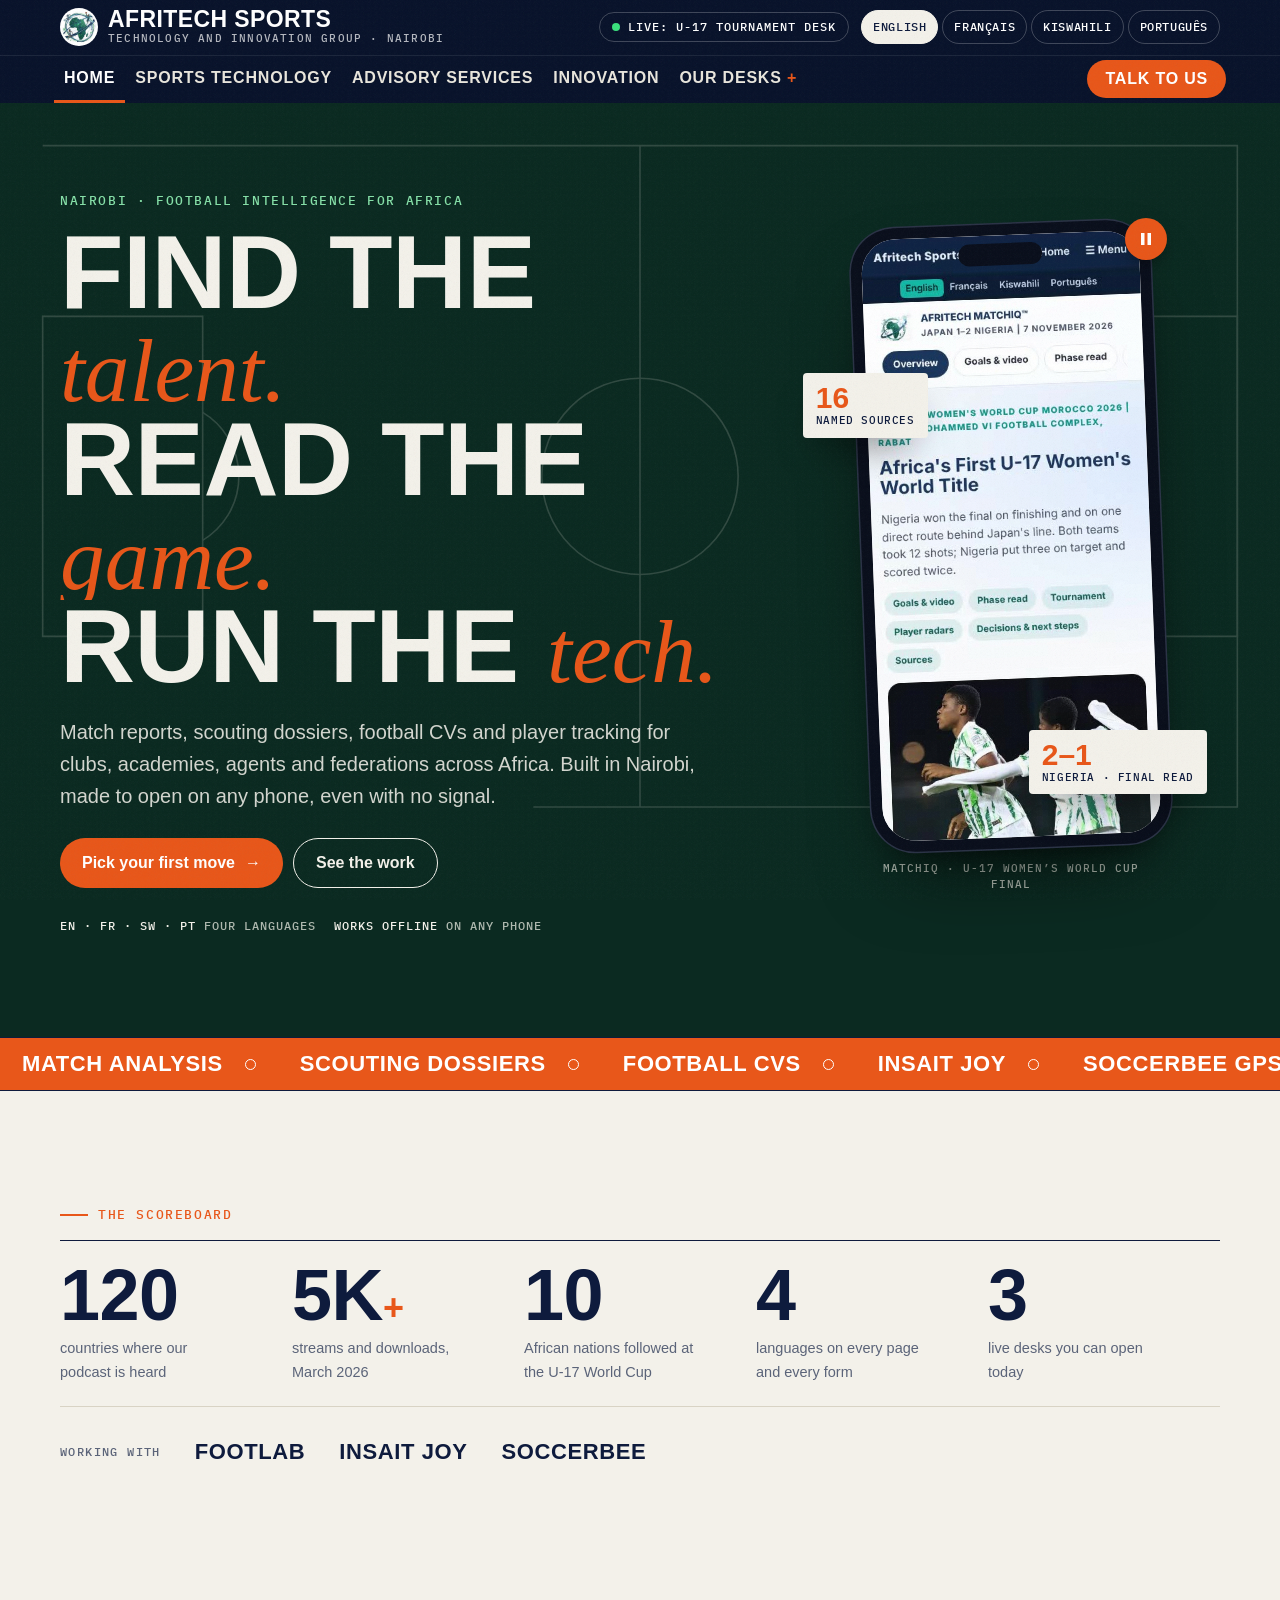
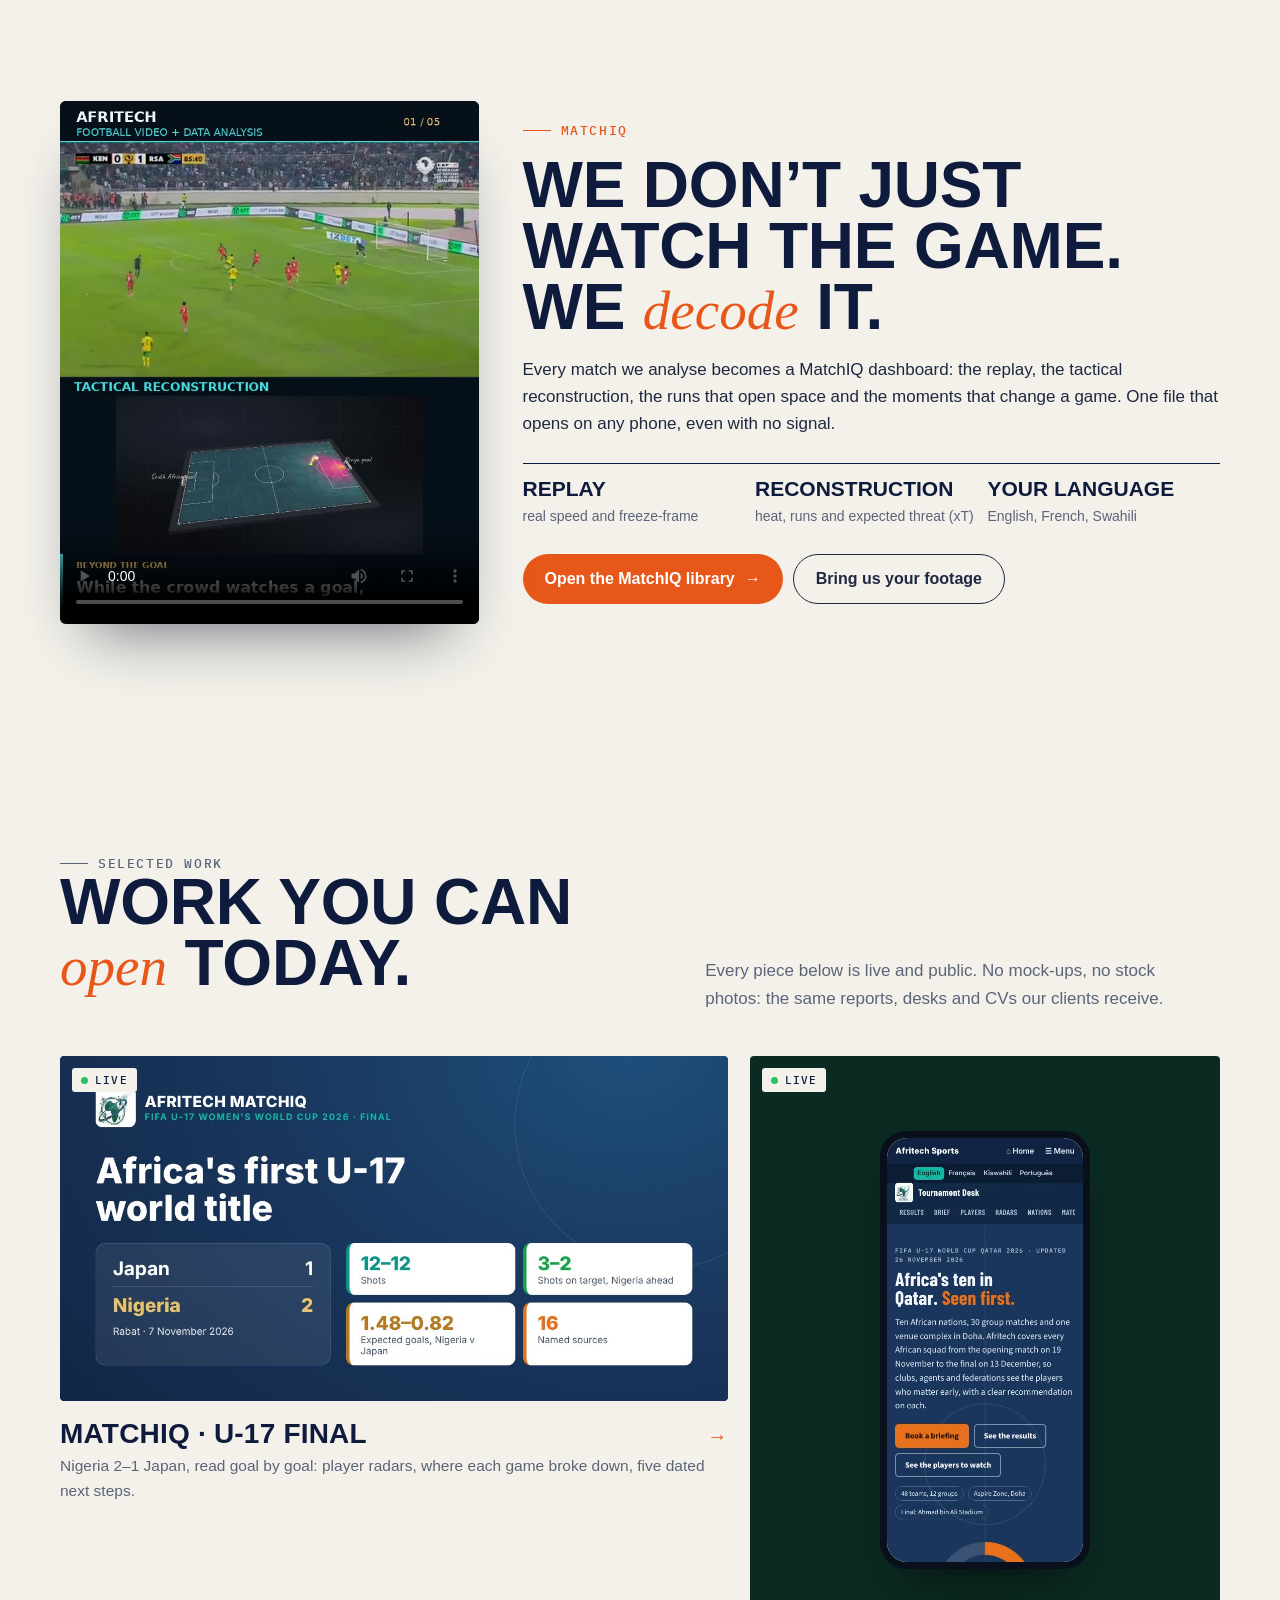
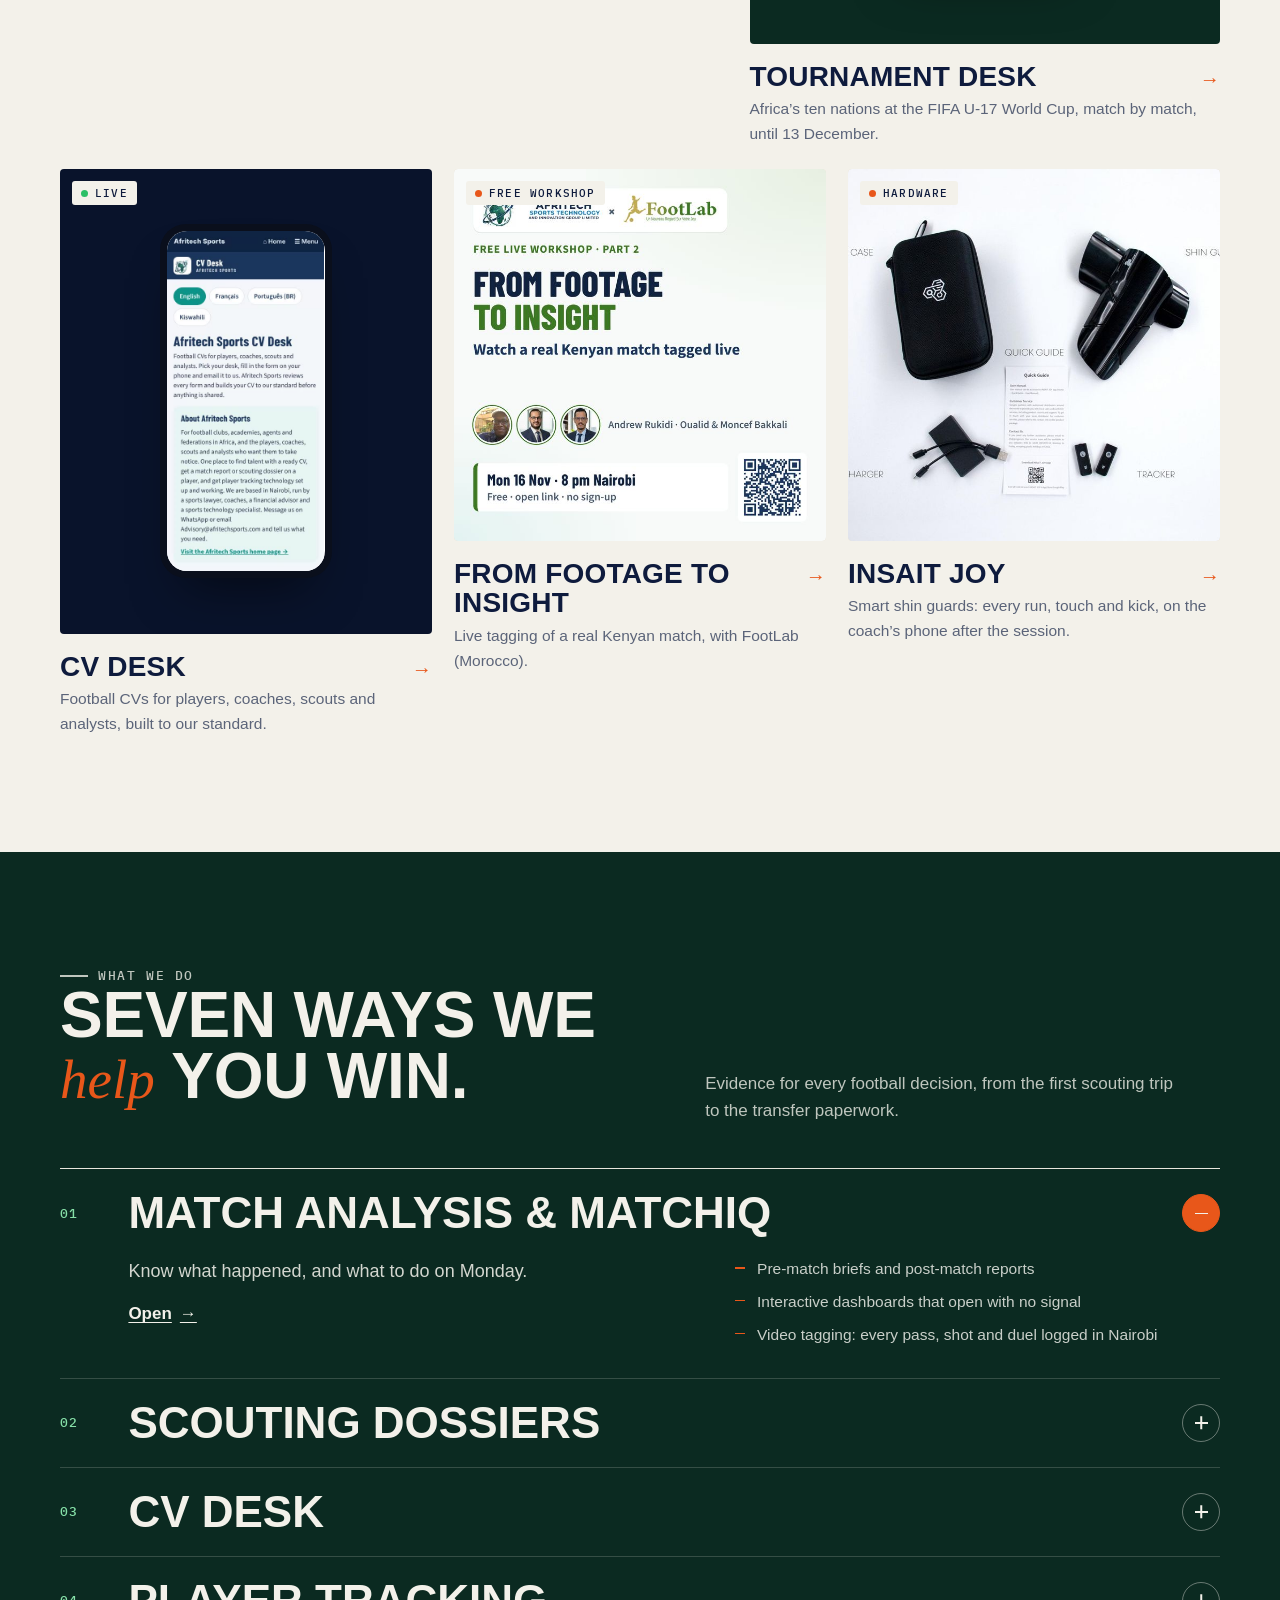
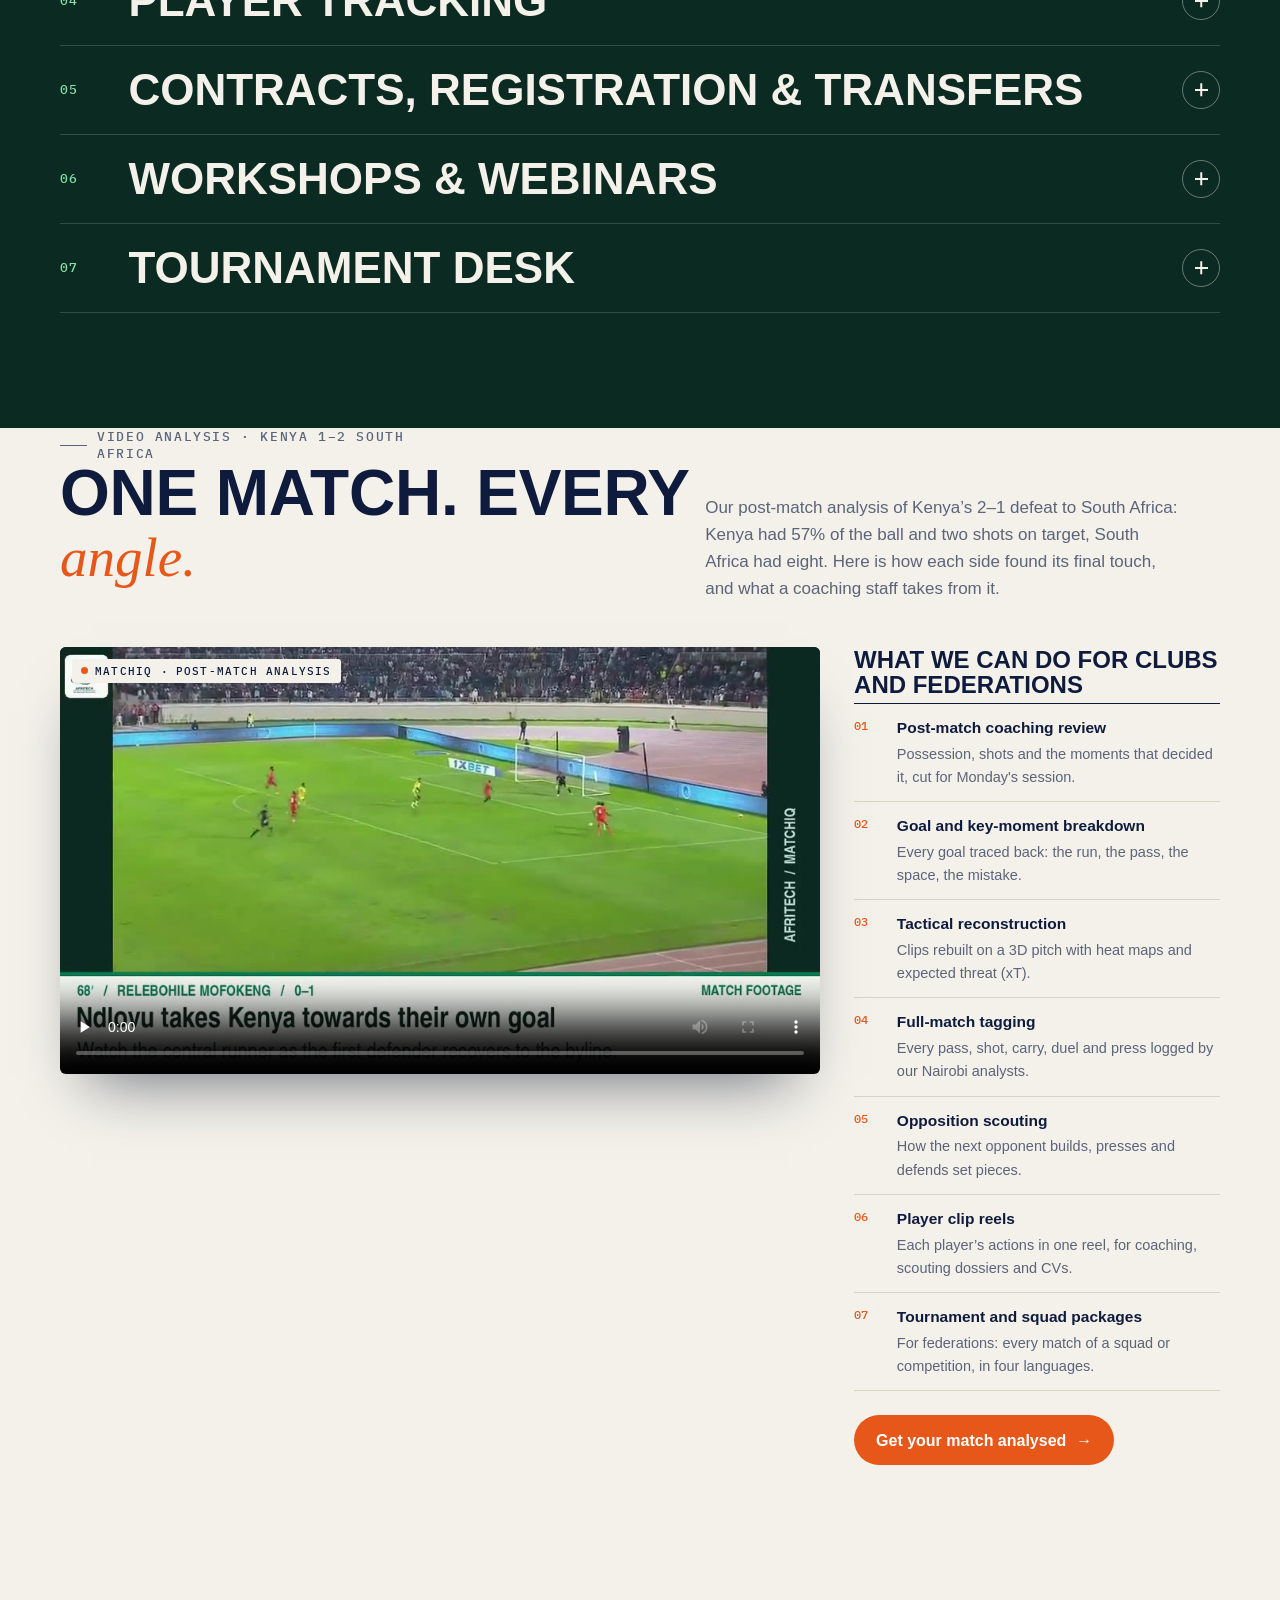
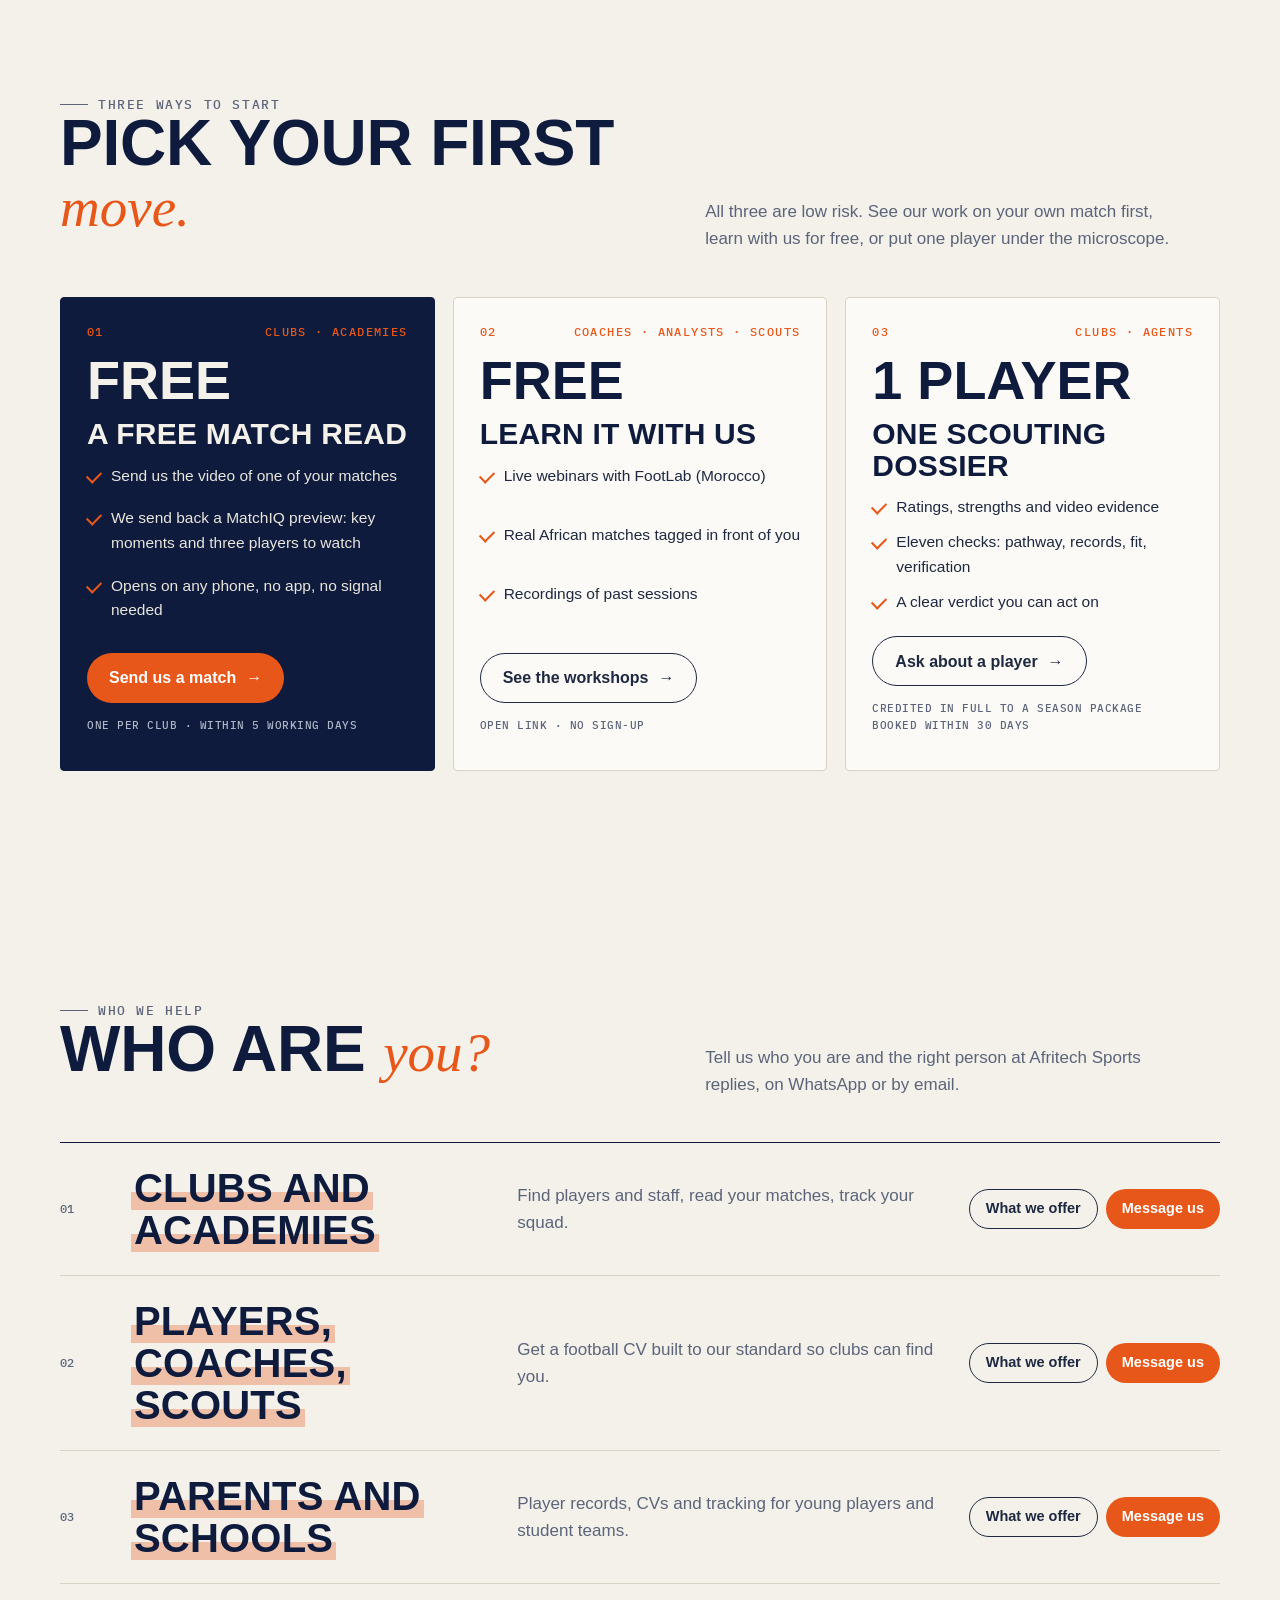
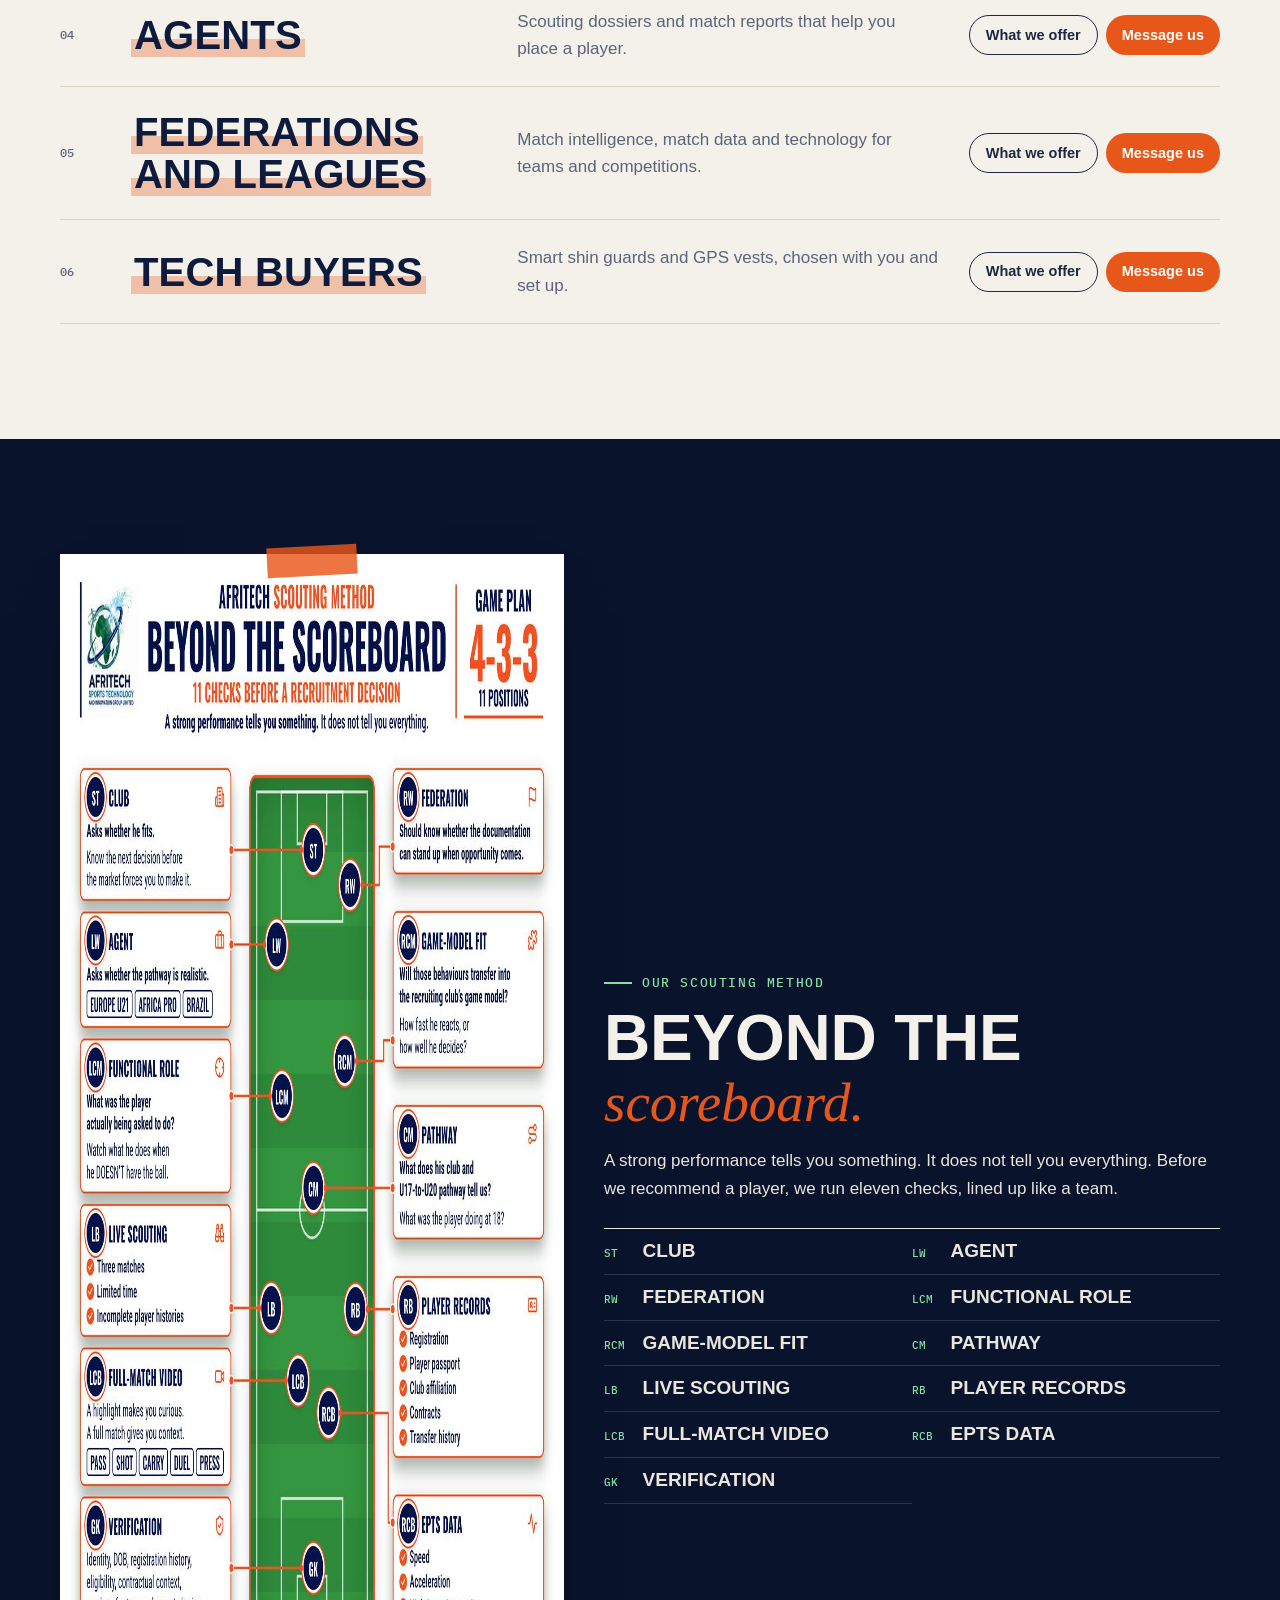
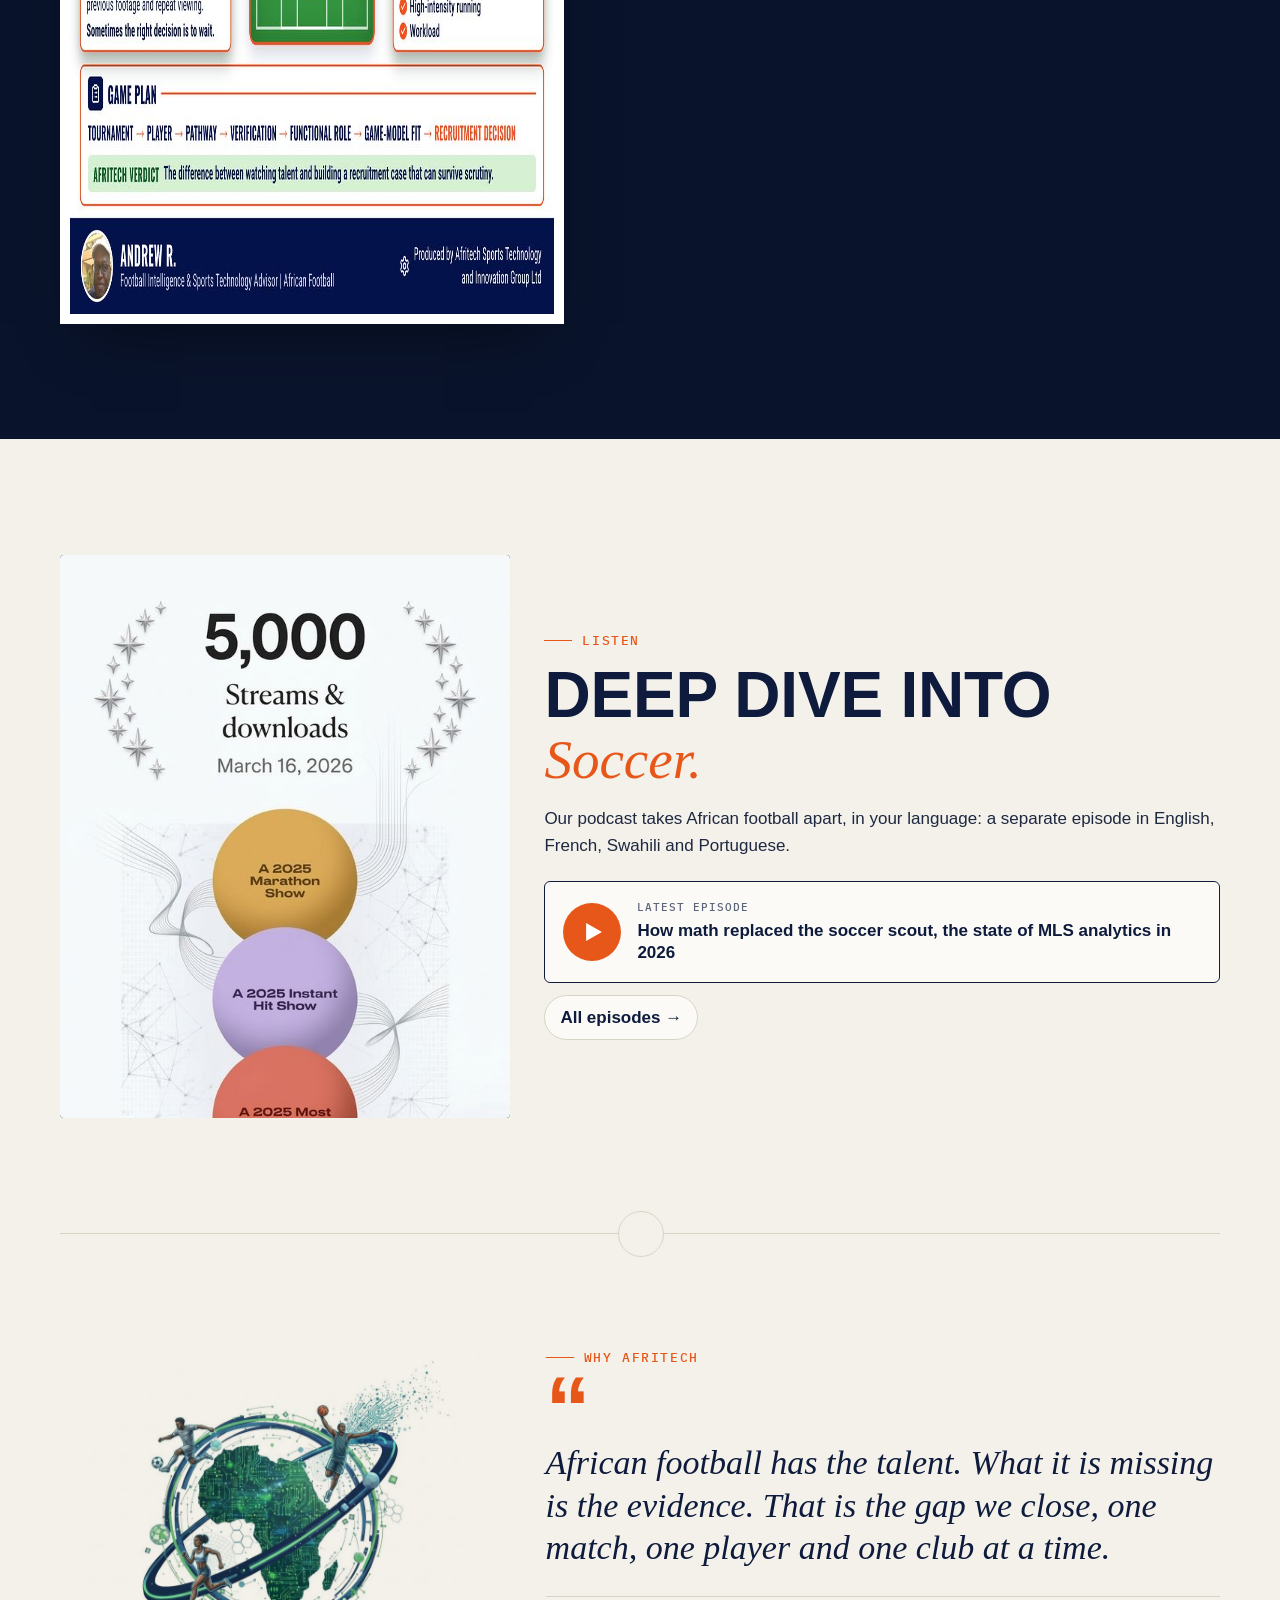
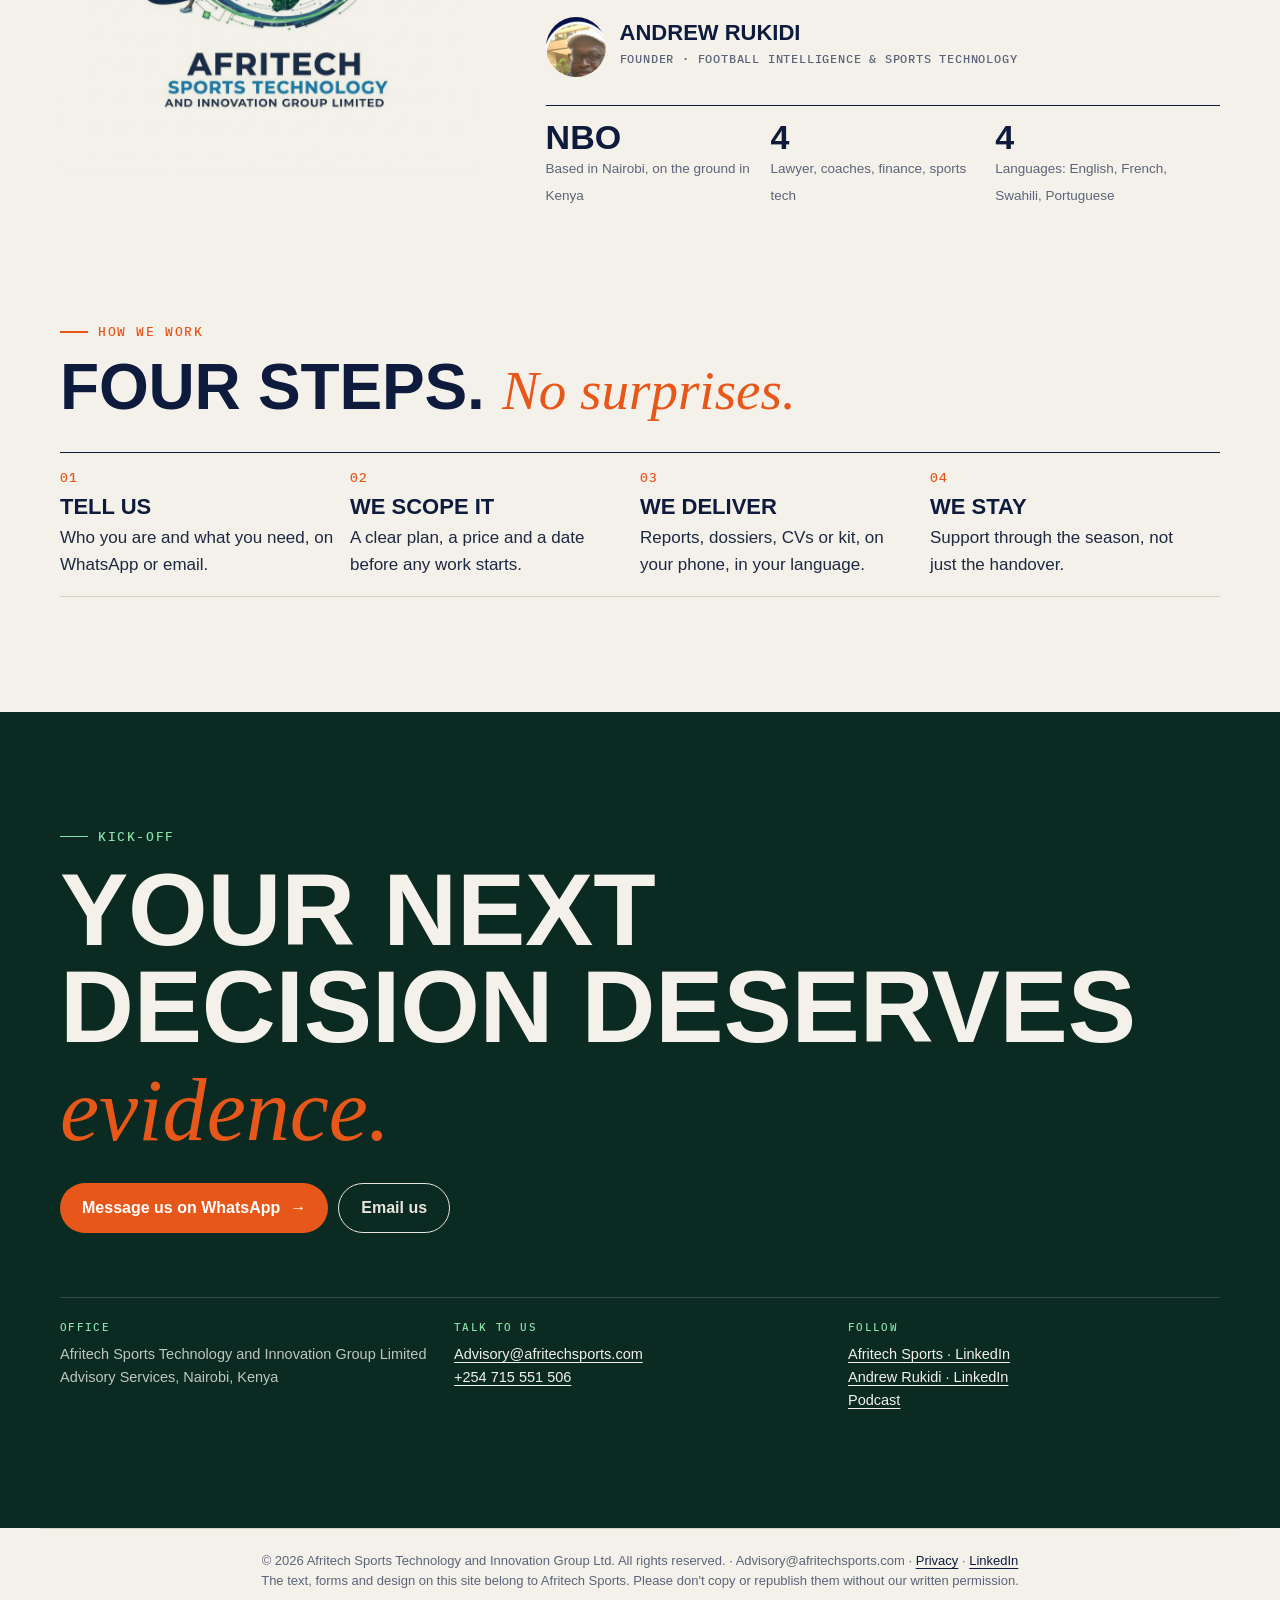
==== commit 261c48df: "Add MatchIQ promo by language, Kenya v South Africa video analysis, official logo - MatchIQ section " ====
--- a/index.html
+++ b/index.html
@@ -34,7 +34,15 @@
 <div class="num"><b>3</b><span><span class="t t-en" lang="en">live desks you can open today</span><span class="t t-fr" lang="fr">desks en ligne à ouvrir aujourd’hui</span><span class="t t-sw" lang="sw">madawati yaliyo hewani unayoweza kufungua leo</span><span class="t t-pt" lang="pt">mesas no ar para abrir hoje</span></span></div>
 </div>
 <div class="partners rv"><span><span class="t t-en" lang="en">Working with</span><span class="t t-fr" lang="fr">Avec</span><span class="t t-sw" lang="sw">Tunafanya kazi na</span><span class="t t-pt" lang="pt">Trabalhando com</span></span><strong>FootLab</strong><strong>INSAIT JOY</strong><strong>Soccerbee</strong></div>
-</div></section><div class="wrap" style="padding-bottom:0"><section data-news="home" hidden><h2><span class="t t-en" lang="en">New this week</span><span class="t t-fr" lang="fr">Nouveau cette semaine</span><span class="t t-sw" lang="sw">Mpya wiki hii</span><span class="t t-pt" lang="pt">Novidades da semana</span></h2><div class="news"></div></section></div><section class="sx" id="work"><div class="in">
+</div></section><div class="wrap" style="padding-bottom:0"><section data-news="home" hidden><h2><span class="t t-en" lang="en">New this week</span><span class="t t-fr" lang="fr">Nouveau cette semaine</span><span class="t t-sw" lang="sw">Mpya wiki hii</span><span class="t t-pt" lang="pt">Novidades da semana</span></h2><div class="news"></div></section></div><section class="sx" id="matchiq"><div class="in"><div class="miq">
+<div class="vframe portrait rv"><video data-lv controls playsinline preload="none" poster="assets/media/matchiq-promo-en.jpg" aria-label="Afritech MatchIQ: from football footage to insight">
+<source src="assets/media/matchiq-promo-en.mp4" type="video/mp4"></video></div>
+<div><p class="kick">MatchIQ</p>
+<h2><span class="t t-en" lang="en">We don’t just watch the game. We <em>decode</em> it.</span><span class="t t-fr" lang="fr">Nous ne regardons pas seulement le match. Nous le <em>décodons.</em></span><span class="t t-sw" lang="sw">Hatutazami mchezo tu. Tunau<em>chambua.</em></span><span class="t t-pt" lang="pt">Não só assistimos ao jogo. Nós o <em>decodificamos.</em></span></h2>
+<p class="t t-en" lang="en">Every match we analyse becomes a MatchIQ dashboard: the replay, the tactical reconstruction, the runs that open space and the moments that change a game. One file that opens on any phone, even with no signal.</p><p class="t t-fr" lang="fr">Chaque match analysé devient un tableau de bord MatchIQ : le replay, la reconstruction tactique, les courses qui ouvrent l’espace et les moments qui font basculer un match. Un seul fichier, lisible sur n’importe quel téléphone, même sans réseau.</p><p class="t t-sw" lang="sw">Kila mechi tunayochambua inakuwa dashibodi ya MatchIQ: marudio, uundaji upya wa mbinu, mbio zinazofungua nafasi na matukio yanayobadilisha mchezo. Faili moja linalofunguka kwenye simu yoyote, hata bila mtandao.</p><p class="t t-pt" lang="pt">Cada partida que analisamos vira um painel MatchIQ: o replay, a reconstrução tática, as corridas que abrem espaço e os lances que mudam o jogo. Um arquivo que abre em qualquer celular, mesmo sem sinal.</p>
+<div class="miq-f"><div><b><span class="t t-en" lang="en">Replay</span><span class="t t-fr" lang="fr">Replay</span><span class="t t-sw" lang="sw">Marudio</span><span class="t t-pt" lang="pt">Replay</span></b><span class="t t-en" lang="en">real speed and freeze-frame</span><span class="t t-fr" lang="fr">vitesse réelle et arrêt sur image</span><span class="t t-sw" lang="sw">kasi halisi na picha iliyosimamishwa</span><span class="t t-pt" lang="pt">velocidade real e quadro congelado</span></div><div><b><span class="t t-en" lang="en">Reconstruction</span><span class="t t-fr" lang="fr">Reconstruction</span><span class="t t-sw" lang="sw">Uundaji upya</span><span class="t t-pt" lang="pt">Reconstrução</span></b><span class="t t-en" lang="en">heat, runs and expected threat (xT)</span><span class="t t-fr" lang="fr">chaleur, courses et menace attendue (xT)</span><span class="t t-sw" lang="sw">joto, mbio na tishio linalotarajiwa (xT)</span><span class="t t-pt" lang="pt">calor, corridas e ameaça esperada (xT)</span></div><div><b><span class="t t-en" lang="en">Your language</span><span class="t t-fr" lang="fr">Votre langue</span><span class="t t-sw" lang="sw">Lugha yako</span><span class="t t-pt" lang="pt">Seu idioma</span></b><span class="t t-en" lang="en">English, French, Swahili</span><span class="t t-fr" lang="fr">anglais, français, swahili</span><span class="t t-sw" lang="sw">Kiingereza, Kifaransa, Kiswahili</span><span class="t t-pt" lang="pt">inglês, francês, suaíli</span></div></div>
+<div class="acts"><a class="btn go1" href="https://afritech-advisory.github.io/afritech-matchiq/" target="_blank" rel="noopener"><span class="t t-en" lang="en">Open the MatchIQ library</span><span class="t t-fr" lang="fr">Ouvrir la bibliothèque MatchIQ</span><span class="t t-sw" lang="sw">Fungua maktaba ya MatchIQ</span><span class="t t-pt" lang="pt">Abrir a biblioteca MatchIQ</span> <span class="ar" aria-hidden="true">→</span></a><button type="button" class="btn ghost" data-pick="club" data-topic='{&quot;en&quot;: &quot;MatchIQ&quot;, &quot;fr&quot;: &quot;MatchIQ&quot;, &quot;sw&quot;: &quot;MatchIQ&quot;, &quot;pt&quot;: &quot;MatchIQ&quot;}'><span class="t t-en" lang="en">Bring us your footage</span><span class="t t-fr" lang="fr">Envoyez-nous vos images</span><span class="t t-sw" lang="sw">Tuletee video zako</span><span class="t t-pt" lang="pt">Traga suas imagens</span></button></div>
+</div></div></div></section><section class="sx" id="work"><div class="in">
 <div class="shead"><div><p class="kick"><span class="t t-en" lang="en">Selected work</span><span class="t t-fr" lang="fr">Travaux choisis</span><span class="t t-sw" lang="sw">Kazi teule</span><span class="t t-pt" lang="pt">Trabalhos selecionados</span></p><h2><span class="t t-en" lang="en">Work you can <em>open</em> today.</span><span class="t t-fr" lang="fr">Du travail à <em>ouvrir</em> aujourd’hui.</span><span class="t t-sw" lang="sw">Kazi unayoweza <em>kufungua</em> leo.</span><span class="t t-pt" lang="pt">Trabalho para <em>abrir</em> hoje.</span></h2></div>
 <p class="t t-en" lang="en">Every piece below is live and public. No mock-ups, no stock photos: the same reports, desks and CVs our clients receive.</p><p class="t t-fr" lang="fr">Tout ce qui suit est en ligne et public. Pas de maquettes, pas de photos de banque d’images : les mêmes rapports, desks et CV que reçoivent nos clients.</p><p class="t t-sw" lang="sw">Kila kazi hapa chini iko hewani na wazi kwa umma. Hakuna picha za kuigiza: ni ripoti, madawati na CV zile zile wanazopokea wateja wetu.</p><p class="t t-pt" lang="pt">Tudo abaixo está no ar e é público. Sem maquetes, sem fotos de banco: os mesmos relatórios, mesas e currículos que nossos clientes recebem.</p></div>
 <div class="work">
@@ -46,7 +54,13 @@
 </div></div></section><section class="sx dark" id="services"><div class="in">
 <div class="shead"><div><p class="kick"><span class="t t-en" lang="en">What we do</span><span class="t t-fr" lang="fr">Ce que nous faisons</span><span class="t t-sw" lang="sw">Tunachofanya</span><span class="t t-pt" lang="pt">O que fazemos</span></p><h2><span class="t t-en" lang="en">Seven ways we <em>help</em> you win.</span><span class="t t-fr" lang="fr">Sept façons de vous <em>aider</em> à gagner.</span><span class="t t-sw" lang="sw">Njia saba za <em>kukusaidia</em> kushinda.</span><span class="t t-pt" lang="pt">Sete formas de <em>ajudar</em> você a vencer.</span></h2></div>
 <p class="t t-en" lang="en">Evidence for every football decision, from the first scouting trip to the transfer paperwork.</p><p class="t t-fr" lang="fr">Des preuves pour chaque décision football, du premier déplacement de recrutement aux papiers du transfert.</p><p class="t t-sw" lang="sw">Ushahidi kwa kila uamuzi wa soka, kuanzia safari ya kwanza ya uskauti hadi nyaraka za uhamisho.</p><p class="t t-pt" lang="pt">Evidências para cada decisão no futebol, da primeira viagem de scouting à papelada da transferência.</p></div>
-<div class="svc"><details open><summary><span class="n">01</span><span class="sn"><span class="t t-en" lang="en">Match analysis & MatchIQ</span><span class="t t-fr" lang="fr">Analyse de match & MatchIQ</span><span class="t t-sw" lang="sw">Uchambuzi wa mechi na MatchIQ</span><span class="t t-pt" lang="pt">Análise de partidas e MatchIQ</span></span><span class="pl" aria-hidden="true"></span></summary><div class="body"><div><p class="t t-en" lang="en">Know what happened, and what to do on Monday.</p><p class="t t-fr" lang="fr">Savoir ce qui s’est passé, et quoi faire lundi.</p><p class="t t-sw" lang="sw">Jua kilichotokea, na la kufanya Jumatatu.</p><p class="t t-pt" lang="pt">Saiba o que aconteceu e o que fazer na segunda-feira.</p><a class="lk" href="advisory/#analytics"><span class="t t-en" lang="en">Open</span><span class="t t-fr" lang="fr">Ouvrir</span><span class="t t-sw" lang="sw">Fungua</span><span class="t t-pt" lang="pt">Abrir</span> <span class="ar" aria-hidden="true">→</span></a></div><ul><li><span class="t t-en" lang="en">Pre-match briefs and post-match reports</span><span class="t t-fr" lang="fr">Briefings d’avant-match et rapports d’après-match</span><span class="t t-sw" lang="sw">Muhtasari kabla ya mechi na ripoti baada ya mechi</span><span class="t t-pt" lang="pt">Briefings pré-jogo e relatórios pós-jogo</span></li><li><span class="t t-en" lang="en">Interactive dashboards that open with no signal</span><span class="t t-fr" lang="fr">Tableaux de bord qui s’ouvrent sans réseau</span><span class="t t-sw" lang="sw">Dashibodi zinazofunguka bila mtandao</span><span class="t t-pt" lang="pt">Painéis que abrem sem sinal</span></li><li><span class="t t-en" lang="en">Video tagging: every pass, shot and duel logged in Nairobi</span><span class="t t-fr" lang="fr">Annotation vidéo : chaque passe, tir et duel relevé à Nairobi</span><span class="t t-sw" lang="sw">Kuwekea video alama: kila pasi, shuti na pambano, Nairobi</span><span class="t t-pt" lang="pt">Marcação de vídeo: cada passe, finalização e duelo, em Nairóbi</span></li></ul></div></details><details><summary><span class="n">02</span><span class="sn"><span class="t t-en" lang="en">Scouting dossiers</span><span class="t t-fr" lang="fr">Dossiers de recrutement</span><span class="t t-sw" lang="sw">Ripoti za uskauti</span><span class="t t-pt" lang="pt">Dossiês de scouting</span></span><span class="pl" aria-hidden="true"></span></summary><div class="body"><div><p class="t t-en" lang="en">One player, one file, one clear verdict.</p><p class="t t-fr" lang="fr">Un joueur, un dossier, un avis clair.</p><p class="t t-sw" lang="sw">Mchezaji mmoja, faili moja, uamuzi mmoja wa wazi.</p><p class="t t-pt" lang="pt">Um jogador, um arquivo, uma recomendação clara.</p><a class="lk" href="advisory/#scouting"><span class="t t-en" lang="en">Open</span><span class="t t-fr" lang="fr">Ouvrir</span><span class="t t-sw" lang="sw">Fungua</span><span class="t t-pt" lang="pt">Abrir</span> <span class="ar" aria-hidden="true">→</span></a></div><ul><li><span class="t t-en" lang="en">Ratings, strengths and video evidence</span><span class="t t-fr" lang="fr">Notes, points forts et preuves vidéo</span><span class="t t-sw" lang="sw">Alama, uwezo na ushahidi wa video</span><span class="t t-pt" lang="pt">Avaliações, pontos fortes e evidências em vídeo</span></li><li><span class="t t-en" lang="en">Compared with players in the same position</span><span class="t t-fr" lang="fr">Comparé aux joueurs du même poste</span><span class="t t-sw" lang="sw">Ikilinganishwa na wachezaji wa nafasi hiyo</span><span class="t t-pt" lang="pt">Comparado com jogadores da mesma posição</span></li><li><span class="t t-en" lang="en">Eleven checks before a recruitment decision</span><span class="t t-fr" lang="fr">Onze vérifications avant une décision</span><span class="t t-sw" lang="sw">Ukaguzi kumi na moja kabla ya uamuzi</span><span class="t t-pt" lang="pt">Onze verificações antes de uma decisão</span></li></ul></div></details><details><summary><span class="n">03</span><span class="sn"><span class="t t-en" lang="en">CV Desk</span><span class="t t-fr" lang="fr">Bureau CV</span><span class="t t-sw" lang="sw">Dawati la CV</span><span class="t t-pt" lang="pt">Mesa de Currículos</span></span><span class="pl" aria-hidden="true"></span></summary><div class="body"><div><p class="t t-en" lang="en">Be found by the clubs that matter.</p><p class="t t-fr" lang="fr">Être trouvé par les clubs qui comptent.</p><p class="t t-sw" lang="sw">Onekana na klabu zinazohusika.</p><p class="t t-pt" lang="pt">Seja encontrado pelos clubes que importam.</p><a class="lk" href="advisory/#cv"><span class="t t-en" lang="en">Open</span><span class="t t-fr" lang="fr">Ouvrir</span><span class="t t-sw" lang="sw">Fungua</span><span class="t t-pt" lang="pt">Abrir</span> <span class="ar" aria-hidden="true">→</span></a></div><ul><li><span class="t t-en" lang="en">Players, coaches, scouts and analysts</span><span class="t t-fr" lang="fr">Joueurs, entraîneurs, recruteurs et analystes</span><span class="t t-sw" lang="sw">Wachezaji, makocha, maskauti na wachambuzi</span><span class="t t-pt" lang="pt">Jogadores, treinadores, olheiros e analistas</span></li><li><span class="t t-en" lang="en">A short form on your phone, in four languages</span><span class="t t-fr" lang="fr">Un court formulaire sur téléphone, en quatre langues</span><span class="t t-sw" lang="sw">Fomu fupi kwenye simu, kwa lugha nne</span><span class="t t-pt" lang="pt">Um formulário curto no celular, em quatro idiomas</span></li><li><span class="t t-en" lang="en">Parents fill in the form for players under 18</span><span class="t t-fr" lang="fr">Les parents remplissent pour les moins de 18 ans</span><span class="t t-sw" lang="sw">Wazazi wanajaza fomu kwa walio chini ya miaka 18</span><span class="t t-pt" lang="pt">Os pais preenchem para menores de 18 anos</span></li></ul></div></details><details><summary><span class="n">04</span><span class="sn"><span class="t t-en" lang="en">Player tracking</span><span class="t t-fr" lang="fr">Suivi des joueurs</span><span class="t t-sw" lang="sw">Ufuatiliaji wa wachezaji</span><span class="t t-pt" lang="pt">Monitoramento de jogadores</span></span><span class="pl" aria-hidden="true"></span></summary><div class="body"><div><p class="t t-en" lang="en">See how far and how fast your players really run.</p><p class="t t-fr" lang="fr">Voir jusqu’où et à quelle vitesse vos joueurs courent vraiment.</p><p class="t t-sw" lang="sw">Ona umbali na kasi halisi ya wachezaji wako.</p><p class="t t-pt" lang="pt">Veja quanto e quão rápido seus jogadores realmente correm.</p><a class="lk" href="technology/"><span class="t t-en" lang="en">Open</span><span class="t t-fr" lang="fr">Ouvrir</span><span class="t t-sw" lang="sw">Fungua</span><span class="t t-pt" lang="pt">Abrir</span> <span class="ar" aria-hidden="true">→</span></a></div><ul><li><span class="t t-en" lang="en">INSAIT JOY smart shin guards</span><span class="t t-fr" lang="fr">Protège-tibias connectés INSAIT JOY</span><span class="t t-sw" lang="sw">Vilinda-muundi janja vya INSAIT JOY</span><span class="t t-pt" lang="pt">Caneleiras inteligentes INSAIT JOY</span></li><li><span class="t t-en" lang="en">Soccerbee GPS vests, benchmarked against peers</span><span class="t t-fr" lang="fr">Gilets GPS Soccerbee, comparés aux pairs</span><span class="t t-sw" lang="sw">Fulana za GPS za Soccerbee, zikilinganishwa na wenzao</span><span class="t t-pt" lang="pt">Coletes GPS Soccerbee, comparados com pares</span></li><li><span class="t t-en" lang="en">Chosen with you, set up at your ground, staff trained</span><span class="t t-fr" lang="fr">Choisis avec vous, installés chez vous, staff formé</span><span class="t t-sw" lang="sw">Tunachagua nawe, tunasimika uwanjani, tunafunza wafanyakazi</span><span class="t t-pt" lang="pt">Escolhidos com você, instalados no seu campo, equipe treinada</span></li></ul></div></details><details><summary><span class="n">05</span><span class="sn"><span class="t t-en" lang="en">Contracts, registration & transfers</span><span class="t t-fr" lang="fr">Contrats, enregistrement & transferts</span><span class="t t-sw" lang="sw">Mikataba, usajili na uhamisho</span><span class="t t-pt" lang="pt">Contratos, registro e transferências</span></span><span class="pl" aria-hidden="true"></span></summary><div class="body"><div><p class="t t-en" lang="en">Get paid for the players you develop.</p><p class="t t-fr" lang="fr">Être payé pour les joueurs que vous formez.</p><p class="t t-sw" lang="sw">Lipwa kwa wachezaji unaowakuza.</p><p class="t t-pt" lang="pt">Seja pago pelos jogadores que você forma.</p><a class="lk" href="advisory/#legal"><span class="t t-en" lang="en">Open</span><span class="t t-fr" lang="fr">Ouvrir</span><span class="t t-sw" lang="sw">Fungua</span><span class="t t-pt" lang="pt">Abrir</span> <span class="ar" aria-hidden="true">→</span></a></div><ul><li><span class="t t-en" lang="en">Guidance from our sports lawyer</span><span class="t t-fr" lang="fr">Les conseils de notre avocat du sport</span><span class="t t-sw" lang="sw">Ushauri kutoka kwa mwanasheria wetu wa michezo</span><span class="t t-pt" lang="pt">Orientação do nosso advogado esportivo</span></li><li><span class="t t-en" lang="en">Player contracts and registration</span><span class="t t-fr" lang="fr">Contrats et enregistrement des joueurs</span><span class="t t-sw" lang="sw">Mikataba na usajili wa wachezaji</span><span class="t t-pt" lang="pt">Contratos e registro de jogadores</span></li><li><span class="t t-en" lang="en">Claiming FIFA training rewards</span><span class="t t-fr" lang="fr">Réclamer les indemnités de formation FIFA</span><span class="t t-sw" lang="sw">Kudai fidia ya mafunzo ya FIFA</span><span class="t t-pt" lang="pt">Receber as compensações de formação da FIFA</span></li></ul></div></details><details><summary><span class="n">06</span><span class="sn"><span class="t t-en" lang="en">Workshops & webinars</span><span class="t t-fr" lang="fr">Ateliers & webinaires</span><span class="t t-sw" lang="sw">Warsha na semina</span><span class="t t-pt" lang="pt">Workshops e webinars</span></span><span class="pl" aria-hidden="true"></span></summary><div class="body"><div><p class="t t-en" lang="en">Your staff, reading the numbers themselves.</p><p class="t t-fr" lang="fr">Votre staff, qui lit les chiffres lui-même.</p><p class="t t-sw" lang="sw">Wafanyakazi wako, wakisoma takwimu wenyewe.</p><p class="t t-pt" lang="pt">Sua equipe lendo os números por conta própria.</p><a class="lk" href="advisory/#education"><span class="t t-en" lang="en">Open</span><span class="t t-fr" lang="fr">Ouvrir</span><span class="t t-sw" lang="sw">Fungua</span><span class="t t-pt" lang="pt">Abrir</span> <span class="ar" aria-hidden="true">→</span></a></div><ul><li><span class="t t-en" lang="en">Free webinars for coaches, analysts and scouts</span><span class="t t-fr" lang="fr">Webinaires gratuits pour entraîneurs, analystes et recruteurs</span><span class="t t-sw" lang="sw">Semina za bure kwa makocha, wachambuzi na maskauti</span><span class="t t-pt" lang="pt">Webinars gratuitos para treinadores, analistas e olheiros</span></li><li><span class="t t-en" lang="en">Hands-on tagging and coding with FootLab</span><span class="t t-fr" lang="fr">Annotation et codage pratiques avec FootLab</span><span class="t t-sw" lang="sw">Mafunzo ya vitendo ya kuwekea alama pamoja na FootLab</span><span class="t t-pt" lang="pt">Marcação e codificação na prática com a FootLab</span></li><li><span class="t t-en" lang="en">Men’s and women’s game, across sub-Saharan Africa</span><span class="t t-fr" lang="fr">Football masculin et féminin, en Afrique subsaharienne</span><span class="t t-sw" lang="sw">Soka la wanaume na wanawake, Afrika kusini mwa Sahara</span><span class="t t-pt" lang="pt">Futebol masculino e feminino, na África subsaariana</span></li></ul></div></details><details><summary><span class="n">07</span><span class="sn"><span class="t t-en" lang="en">Tournament Desk</span><span class="t t-fr" lang="fr">Desk Tournoi</span><span class="t t-sw" lang="sw">Dawati la Mashindano</span><span class="t t-pt" lang="pt">Mesa do Torneio</span></span><span class="pl" aria-hidden="true"></span></summary><div class="body"><div><p class="t t-en" lang="en">Your competition, covered like a World Cup.</p><p class="t t-fr" lang="fr">Votre compétition, couverte comme une Coupe du monde.</p><p class="t t-sw" lang="sw">Mashindano yako, yakifuatiliwa kama Kombe la Dunia.</p><p class="t t-pt" lang="pt">Sua competição, coberta como uma Copa do Mundo.</p><a class="lk" href="innovation/#desk"><span class="t t-en" lang="en">Open</span><span class="t t-fr" lang="fr">Ouvrir</span><span class="t t-sw" lang="sw">Fungua</span><span class="t t-pt" lang="pt">Abrir</span> <span class="ar" aria-hidden="true">→</span></a></div><ul><li><span class="t t-en" lang="en">Every squad, every match, players scored</span><span class="t t-fr" lang="fr">Chaque effectif, chaque match, joueurs notés</span><span class="t t-sw" lang="sw">Kila kikosi, kila mechi, wachezaji wakipewa alama</span><span class="t t-pt" lang="pt">Cada elenco, cada jogo, jogadores avaliados</span></li><li><span class="t t-en" lang="en">Commission a desk at any level</span><span class="t t-fr" lang="fr">Commandez un desk à tout niveau</span><span class="t t-sw" lang="sw">Agiza dawati kwa kiwango chochote</span><span class="t t-pt" lang="pt">Encomende uma mesa em qualquer nível</span></li><li><span class="t t-en" lang="en">Live now for the FIFA U-17 World Cup</span><span class="t t-fr" lang="fr">En direct pour la Coupe du monde U-17</span><span class="t t-sw" lang="sw">Hewani sasa kwa Kombe la Dunia U-17</span><span class="t t-pt" lang="pt">No ar agora para a Copa Sub-17</span></li></ul></div></details></div></div></section><section class="sx" id="first-move"><div class="in">
+<div class="svc"><details open><summary><span class="n">01</span><span class="sn"><span class="t t-en" lang="en">Match analysis & MatchIQ</span><span class="t t-fr" lang="fr">Analyse de match & MatchIQ</span><span class="t t-sw" lang="sw">Uchambuzi wa mechi na MatchIQ</span><span class="t t-pt" lang="pt">Análise de partidas e MatchIQ</span></span><span class="pl" aria-hidden="true"></span></summary><div class="body"><div><p class="t t-en" lang="en">Know what happened, and what to do on Monday.</p><p class="t t-fr" lang="fr">Savoir ce qui s’est passé, et quoi faire lundi.</p><p class="t t-sw" lang="sw">Jua kilichotokea, na la kufanya Jumatatu.</p><p class="t t-pt" lang="pt">Saiba o que aconteceu e o que fazer na segunda-feira.</p><a class="lk" href="advisory/#analytics"><span class="t t-en" lang="en">Open</span><span class="t t-fr" lang="fr">Ouvrir</span><span class="t t-sw" lang="sw">Fungua</span><span class="t t-pt" lang="pt">Abrir</span> <span class="ar" aria-hidden="true">→</span></a></div><ul><li><span class="t t-en" lang="en">Pre-match briefs and post-match reports</span><span class="t t-fr" lang="fr">Briefings d’avant-match et rapports d’après-match</span><span class="t t-sw" lang="sw">Muhtasari kabla ya mechi na ripoti baada ya mechi</span><span class="t t-pt" lang="pt">Briefings pré-jogo e relatórios pós-jogo</span></li><li><span class="t t-en" lang="en">Interactive dashboards that open with no signal</span><span class="t t-fr" lang="fr">Tableaux de bord qui s’ouvrent sans réseau</span><span class="t t-sw" lang="sw">Dashibodi zinazofunguka bila mtandao</span><span class="t t-pt" lang="pt">Painéis que abrem sem sinal</span></li><li><span class="t t-en" lang="en">Video tagging: every pass, shot and duel logged in Nairobi</span><span class="t t-fr" lang="fr">Annotation vidéo : chaque passe, tir et duel relevé à Nairobi</span><span class="t t-sw" lang="sw">Kuwekea video alama: kila pasi, shuti na pambano, Nairobi</span><span class="t t-pt" lang="pt">Marcação de vídeo: cada passe, finalização e duelo, em Nairóbi</span></li></ul></div></details><details><summary><span class="n">02</span><span class="sn"><span class="t t-en" lang="en">Scouting dossiers</span><span class="t t-fr" lang="fr">Dossiers de recrutement</span><span class="t t-sw" lang="sw">Ripoti za uskauti</span><span class="t t-pt" lang="pt">Dossiês de scouting</span></span><span class="pl" aria-hidden="true"></span></summary><div class="body"><div><p class="t t-en" lang="en">One player, one file, one clear verdict.</p><p class="t t-fr" lang="fr">Un joueur, un dossier, un avis clair.</p><p class="t t-sw" lang="sw">Mchezaji mmoja, faili moja, uamuzi mmoja wa wazi.</p><p class="t t-pt" lang="pt">Um jogador, um arquivo, uma recomendação clara.</p><a class="lk" href="advisory/#scouting"><span class="t t-en" lang="en">Open</span><span class="t t-fr" lang="fr">Ouvrir</span><span class="t t-sw" lang="sw">Fungua</span><span class="t t-pt" lang="pt">Abrir</span> <span class="ar" aria-hidden="true">→</span></a></div><ul><li><span class="t t-en" lang="en">Ratings, strengths and video evidence</span><span class="t t-fr" lang="fr">Notes, points forts et preuves vidéo</span><span class="t t-sw" lang="sw">Alama, uwezo na ushahidi wa video</span><span class="t t-pt" lang="pt">Avaliações, pontos fortes e evidências em vídeo</span></li><li><span class="t t-en" lang="en">Compared with players in the same position</span><span class="t t-fr" lang="fr">Comparé aux joueurs du même poste</span><span class="t t-sw" lang="sw">Ikilinganishwa na wachezaji wa nafasi hiyo</span><span class="t t-pt" lang="pt">Comparado com jogadores da mesma posição</span></li><li><span class="t t-en" lang="en">Eleven checks before a recruitment decision</span><span class="t t-fr" lang="fr">Onze vérifications avant une décision</span><span class="t t-sw" lang="sw">Ukaguzi kumi na moja kabla ya uamuzi</span><span class="t t-pt" lang="pt">Onze verificações antes de uma decisão</span></li></ul></div></details><details><summary><span class="n">03</span><span class="sn"><span class="t t-en" lang="en">CV Desk</span><span class="t t-fr" lang="fr">Bureau CV</span><span class="t t-sw" lang="sw">Dawati la CV</span><span class="t t-pt" lang="pt">Mesa de Currículos</span></span><span class="pl" aria-hidden="true"></span></summary><div class="body"><div><p class="t t-en" lang="en">Be found by the clubs that matter.</p><p class="t t-fr" lang="fr">Être trouvé par les clubs qui comptent.</p><p class="t t-sw" lang="sw">Onekana na klabu zinazohusika.</p><p class="t t-pt" lang="pt">Seja encontrado pelos clubes que importam.</p><a class="lk" href="advisory/#cv"><span class="t t-en" lang="en">Open</span><span class="t t-fr" lang="fr">Ouvrir</span><span class="t t-sw" lang="sw">Fungua</span><span class="t t-pt" lang="pt">Abrir</span> <span class="ar" aria-hidden="true">→</span></a></div><ul><li><span class="t t-en" lang="en">Players, coaches, scouts and analysts</span><span class="t t-fr" lang="fr">Joueurs, entraîneurs, recruteurs et analystes</span><span class="t t-sw" lang="sw">Wachezaji, makocha, maskauti na wachambuzi</span><span class="t t-pt" lang="pt">Jogadores, treinadores, olheiros e analistas</span></li><li><span class="t t-en" lang="en">A short form on your phone, in four languages</span><span class="t t-fr" lang="fr">Un court formulaire sur téléphone, en quatre langues</span><span class="t t-sw" lang="sw">Fomu fupi kwenye simu, kwa lugha nne</span><span class="t t-pt" lang="pt">Um formulário curto no celular, em quatro idiomas</span></li><li><span class="t t-en" lang="en">Parents fill in the form for players under 18</span><span class="t t-fr" lang="fr">Les parents remplissent pour les moins de 18 ans</span><span class="t t-sw" lang="sw">Wazazi wanajaza fomu kwa walio chini ya miaka 18</span><span class="t t-pt" lang="pt">Os pais preenchem para menores de 18 anos</span></li></ul></div></details><details><summary><span class="n">04</span><span class="sn"><span class="t t-en" lang="en">Player tracking</span><span class="t t-fr" lang="fr">Suivi des joueurs</span><span class="t t-sw" lang="sw">Ufuatiliaji wa wachezaji</span><span class="t t-pt" lang="pt">Monitoramento de jogadores</span></span><span class="pl" aria-hidden="true"></span></summary><div class="body"><div><p class="t t-en" lang="en">See how far and how fast your players really run.</p><p class="t t-fr" lang="fr">Voir jusqu’où et à quelle vitesse vos joueurs courent vraiment.</p><p class="t t-sw" lang="sw">Ona umbali na kasi halisi ya wachezaji wako.</p><p class="t t-pt" lang="pt">Veja quanto e quão rápido seus jogadores realmente correm.</p><a class="lk" href="technology/"><span class="t t-en" lang="en">Open</span><span class="t t-fr" lang="fr">Ouvrir</span><span class="t t-sw" lang="sw">Fungua</span><span class="t t-pt" lang="pt">Abrir</span> <span class="ar" aria-hidden="true">→</span></a></div><ul><li><span class="t t-en" lang="en">INSAIT JOY smart shin guards</span><span class="t t-fr" lang="fr">Protège-tibias connectés INSAIT JOY</span><span class="t t-sw" lang="sw">Vilinda-muundi janja vya INSAIT JOY</span><span class="t t-pt" lang="pt">Caneleiras inteligentes INSAIT JOY</span></li><li><span class="t t-en" lang="en">Soccerbee GPS vests, benchmarked against peers</span><span class="t t-fr" lang="fr">Gilets GPS Soccerbee, comparés aux pairs</span><span class="t t-sw" lang="sw">Fulana za GPS za Soccerbee, zikilinganishwa na wenzao</span><span class="t t-pt" lang="pt">Coletes GPS Soccerbee, comparados com pares</span></li><li><span class="t t-en" lang="en">Chosen with you, set up at your ground, staff trained</span><span class="t t-fr" lang="fr">Choisis avec vous, installés chez vous, staff formé</span><span class="t t-sw" lang="sw">Tunachagua nawe, tunasimika uwanjani, tunafunza wafanyakazi</span><span class="t t-pt" lang="pt">Escolhidos com você, instalados no seu campo, equipe treinada</span></li></ul></div></details><details><summary><span class="n">05</span><span class="sn"><span class="t t-en" lang="en">Contracts, registration & transfers</span><span class="t t-fr" lang="fr">Contrats, enregistrement & transferts</span><span class="t t-sw" lang="sw">Mikataba, usajili na uhamisho</span><span class="t t-pt" lang="pt">Contratos, registro e transferências</span></span><span class="pl" aria-hidden="true"></span></summary><div class="body"><div><p class="t t-en" lang="en">Get paid for the players you develop.</p><p class="t t-fr" lang="fr">Être payé pour les joueurs que vous formez.</p><p class="t t-sw" lang="sw">Lipwa kwa wachezaji unaowakuza.</p><p class="t t-pt" lang="pt">Seja pago pelos jogadores que você forma.</p><a class="lk" href="advisory/#legal"><span class="t t-en" lang="en">Open</span><span class="t t-fr" lang="fr">Ouvrir</span><span class="t t-sw" lang="sw">Fungua</span><span class="t t-pt" lang="pt">Abrir</span> <span class="ar" aria-hidden="true">→</span></a></div><ul><li><span class="t t-en" lang="en">Guidance from our sports lawyer</span><span class="t t-fr" lang="fr">Les conseils de notre avocat du sport</span><span class="t t-sw" lang="sw">Ushauri kutoka kwa mwanasheria wetu wa michezo</span><span class="t t-pt" lang="pt">Orientação do nosso advogado esportivo</span></li><li><span class="t t-en" lang="en">Player contracts and registration</span><span class="t t-fr" lang="fr">Contrats et enregistrement des joueurs</span><span class="t t-sw" lang="sw">Mikataba na usajili wa wachezaji</span><span class="t t-pt" lang="pt">Contratos e registro de jogadores</span></li><li><span class="t t-en" lang="en">Claiming FIFA training rewards</span><span class="t t-fr" lang="fr">Réclamer les indemnités de formation FIFA</span><span class="t t-sw" lang="sw">Kudai fidia ya mafunzo ya FIFA</span><span class="t t-pt" lang="pt">Receber as compensações de formação da FIFA</span></li></ul></div></details><details><summary><span class="n">06</span><span class="sn"><span class="t t-en" lang="en">Workshops & webinars</span><span class="t t-fr" lang="fr">Ateliers & webinaires</span><span class="t t-sw" lang="sw">Warsha na semina</span><span class="t t-pt" lang="pt">Workshops e webinars</span></span><span class="pl" aria-hidden="true"></span></summary><div class="body"><div><p class="t t-en" lang="en">Your staff, reading the numbers themselves.</p><p class="t t-fr" lang="fr">Votre staff, qui lit les chiffres lui-même.</p><p class="t t-sw" lang="sw">Wafanyakazi wako, wakisoma takwimu wenyewe.</p><p class="t t-pt" lang="pt">Sua equipe lendo os números por conta própria.</p><a class="lk" href="advisory/#education"><span class="t t-en" lang="en">Open</span><span class="t t-fr" lang="fr">Ouvrir</span><span class="t t-sw" lang="sw">Fungua</span><span class="t t-pt" lang="pt">Abrir</span> <span class="ar" aria-hidden="true">→</span></a></div><ul><li><span class="t t-en" lang="en">Free webinars for coaches, analysts and scouts</span><span class="t t-fr" lang="fr">Webinaires gratuits pour entraîneurs, analystes et recruteurs</span><span class="t t-sw" lang="sw">Semina za bure kwa makocha, wachambuzi na maskauti</span><span class="t t-pt" lang="pt">Webinars gratuitos para treinadores, analistas e olheiros</span></li><li><span class="t t-en" lang="en">Hands-on tagging and coding with FootLab</span><span class="t t-fr" lang="fr">Annotation et codage pratiques avec FootLab</span><span class="t t-sw" lang="sw">Mafunzo ya vitendo ya kuwekea alama pamoja na FootLab</span><span class="t t-pt" lang="pt">Marcação e codificação na prática com a FootLab</span></li><li><span class="t t-en" lang="en">Men’s and women’s game, across sub-Saharan Africa</span><span class="t t-fr" lang="fr">Football masculin et féminin, en Afrique subsaharienne</span><span class="t t-sw" lang="sw">Soka la wanaume na wanawake, Afrika kusini mwa Sahara</span><span class="t t-pt" lang="pt">Futebol masculino e feminino, na África subsaariana</span></li></ul></div></details><details><summary><span class="n">07</span><span class="sn"><span class="t t-en" lang="en">Tournament Desk</span><span class="t t-fr" lang="fr">Desk Tournoi</span><span class="t t-sw" lang="sw">Dawati la Mashindano</span><span class="t t-pt" lang="pt">Mesa do Torneio</span></span><span class="pl" aria-hidden="true"></span></summary><div class="body"><div><p class="t t-en" lang="en">Your competition, covered like a World Cup.</p><p class="t t-fr" lang="fr">Votre compétition, couverte comme une Coupe du monde.</p><p class="t t-sw" lang="sw">Mashindano yako, yakifuatiliwa kama Kombe la Dunia.</p><p class="t t-pt" lang="pt">Sua competição, coberta como uma Copa do Mundo.</p><a class="lk" href="innovation/#desk"><span class="t t-en" lang="en">Open</span><span class="t t-fr" lang="fr">Ouvrir</span><span class="t t-sw" lang="sw">Fungua</span><span class="t t-pt" lang="pt">Abrir</span> <span class="ar" aria-hidden="true">→</span></a></div><ul><li><span class="t t-en" lang="en">Every squad, every match, players scored</span><span class="t t-fr" lang="fr">Chaque effectif, chaque match, joueurs notés</span><span class="t t-sw" lang="sw">Kila kikosi, kila mechi, wachezaji wakipewa alama</span><span class="t t-pt" lang="pt">Cada elenco, cada jogo, jogadores avaliados</span></li><li><span class="t t-en" lang="en">Commission a desk at any level</span><span class="t t-fr" lang="fr">Commandez un desk à tout niveau</span><span class="t t-sw" lang="sw">Agiza dawati kwa kiwango chochote</span><span class="t t-pt" lang="pt">Encomende uma mesa em qualquer nível</span></li><li><span class="t t-en" lang="en">Live now for the FIFA U-17 World Cup</span><span class="t t-fr" lang="fr">En direct pour la Coupe du monde U-17</span><span class="t t-sw" lang="sw">Hewani sasa kwa Kombe la Dunia U-17</span><span class="t t-pt" lang="pt">No ar agora para a Copa Sub-17</span></li></ul></div></details></div></div></section><section class="sx" id="video-analysis" style="padding-top:0"><div class="in">
+<div class="shead"><div><p class="kick"><span class="t t-en" lang="en">Video analysis · Kenya 1–2 South Africa</span><span class="t t-fr" lang="fr">Analyse vidéo · Kenya 1–2 Afrique du Sud</span><span class="t t-sw" lang="sw">Uchambuzi wa video · Kenya 1–2 Afrika Kusini</span><span class="t t-pt" lang="pt">Análise de vídeo · Quênia 1–2 África do Sul</span></p><h2><span class="t t-en" lang="en">One match. Every <em>angle.</em></span><span class="t t-fr" lang="fr">Un match. Tous les <em>angles.</em></span><span class="t t-sw" lang="sw">Mechi moja. Kila <em>pembe.</em></span><span class="t t-pt" lang="pt">Uma partida. Todos os <em>ângulos.</em></span></h2></div>
+<p class="t t-en" lang="en">Our post-match analysis of Kenya’s 2–1 defeat to South Africa: Kenya had 57% of the ball and two shots on target, South Africa had eight. Here is how each side found its final touch, and what a coaching staff takes from it.</p><p class="t t-fr" lang="fr">Notre analyse d’après-match de la défaite 2–1 du Kenya face à l’Afrique du Sud : 57 % de possession et deux tirs cadrés pour le Kenya, huit pour l’Afrique du Sud. Voici comment chaque équipe a trouvé sa dernière touche, et ce qu’un staff en retient.</p><p class="t t-sw" lang="sw">Uchambuzi wetu wa kipigo cha Kenya cha 2–1 dhidi ya Afrika Kusini: Kenya ilimiliki mpira 57% na mashuti mawili yaliyolenga lango, Afrika Kusini manane. Hivi ndivyo kila timu ilivyopata mguso wa mwisho, na kile benchi la ufundi linachojifunza.</p><p class="t t-pt" lang="pt">Nossa análise pós-jogo da derrota do Quênia por 2–1 para a África do Sul: 57% de posse e duas finalizações no alvo para o Quênia, oito para a África do Sul. Veja como cada lado encontrou o toque final, e o que uma comissão técnica tira disso.</p></div>
+<div class="va"><div class="vframe wide rv"><video controls playsinline preload="none" poster="assets/media/kenya-south-africa-analysis.jpg" aria-label="MatchIQ post-match analysis: Kenya 1, South Africa 2"><source src="assets/media/kenya-south-africa-analysis.mp4" type="video/mp4"></video><span class="lbl s"><i></i>MatchIQ · <span class="t t-en" lang="en">Post-match analysis</span><span class="t t-fr" lang="fr">Analyse d’après-match</span><span class="t t-sw" lang="sw">Uchambuzi baada ya mechi</span><span class="t t-pt" lang="pt">Análise pós-jogo</span></span></div>
+<div class="va-side"><p class="va-h"><span class="t t-en" lang="en">What we can do for clubs and federations</span><span class="t t-fr" lang="fr">Ce que nous faisons pour les clubs et fédérations</span><span class="t t-sw" lang="sw">Tunachoweza kufanya kwa klabu na mashirikisho</span><span class="t t-pt" lang="pt">O que fazemos para clubes e federações</span></p><ol class="vt"><li><span class="n">01</span><div><b><span class="t t-en" lang="en">Post-match coaching review</span><span class="t t-fr" lang="fr">Revue d’après-match pour le staff</span><span class="t t-sw" lang="sw">Mapitio ya kocha baada ya mechi</span><span class="t t-pt" lang="pt">Revisão pós-jogo para a comissão</span></b><span class="t t-en" lang="en">Possession, shots and the moments that decided it, cut for Monday's session.</span><span class="t t-fr" lang="fr">Possession, tirs et moments décisifs, montés pour la séance du lundi.</span><span class="t t-sw" lang="sw">Umiliki wa mpira, mashuti na matukio yaliyoamua mechi, kwa mazoezi ya Jumatatu.</span><span class="t t-pt" lang="pt">Posse, finalizações e os lances decisivos, editados para o treino de segunda.</span></div></li><li><span class="n">02</span><div><b><span class="t t-en" lang="en">Goal and key-moment breakdown</span><span class="t t-fr" lang="fr">Analyse des buts et moments clés</span><span class="t t-sw" lang="sw">Uchambuzi wa mabao na matukio muhimu</span><span class="t t-pt" lang="pt">Análise de gols e lances-chave</span></b><span class="t t-en" lang="en">Every goal traced back: the run, the pass, the space, the mistake.</span><span class="t t-fr" lang="fr">Chaque but décortiqué : la course, la passe, l’espace, l’erreur.</span><span class="t t-sw" lang="sw">Kila bao linafuatiliwa: mbio, pasi, nafasi, kosa.</span><span class="t t-pt" lang="pt">Cada gol rastreado: a corrida, o passe, o espaço, o erro.</span></div></li><li><span class="n">03</span><div><b><span class="t t-en" lang="en">Tactical reconstruction</span><span class="t t-fr" lang="fr">Reconstruction tactique</span><span class="t t-sw" lang="sw">Uundaji upya wa mbinu</span><span class="t t-pt" lang="pt">Reconstrução tática</span></b><span class="t t-en" lang="en">Clips rebuilt on a 3D pitch with heat maps and expected threat (xT).</span><span class="t t-fr" lang="fr">Séquences reconstruites sur un terrain 3D avec cartes de chaleur et menace attendue (xT).</span><span class="t t-sw" lang="sw">Vipande vinajengwa upya kwenye uwanja wa 3D na ramani za joto na xT.</span><span class="t t-pt" lang="pt">Lances reconstruídos em campo 3D com mapas de calor e ameaça esperada (xT).</span></div></li><li><span class="n">04</span><div><b><span class="t t-en" lang="en">Full-match tagging</span><span class="t t-fr" lang="fr">Annotation du match complet</span><span class="t t-sw" lang="sw">Kuwekea alama mechi nzima</span><span class="t t-pt" lang="pt">Marcação da partida completa</span></b><span class="t t-en" lang="en">Every pass, shot, carry, duel and press logged by our Nairobi analysts.</span><span class="t t-fr" lang="fr">Chaque passe, tir, conduite, duel et pressing relevé par nos analystes de Nairobi.</span><span class="t t-sw" lang="sw">Kila pasi, shuti, ubebaji, pambano na kubana, Nairobi.</span><span class="t t-pt" lang="pt">Cada passe, finalização, condução, duelo e pressão, registrado em Nairóbi.</span></div></li><li><span class="n">05</span><div><b><span class="t t-en" lang="en">Opposition scouting</span><span class="t t-fr" lang="fr">Analyse de l’adversaire</span><span class="t t-sw" lang="sw">Kuchunguza mpinzani</span><span class="t t-pt" lang="pt">Análise do adversário</span></b><span class="t t-en" lang="en">How the next opponent builds, presses and defends set pieces.</span><span class="t t-fr" lang="fr">Comment le prochain adversaire construit, presse et défend les coups de pied arrêtés.</span><span class="t t-sw" lang="sw">Jinsi mpinzani ajaye anavyojenga, anavyobana na kulinda mipira ya adhabu.</span><span class="t t-pt" lang="pt">Como o próximo adversário constrói, pressiona e defende bolas paradas.</span></div></li><li><span class="n">06</span><div><b><span class="t t-en" lang="en">Player clip reels</span><span class="t t-fr" lang="fr">Montages vidéo de joueurs</span><span class="t t-sw" lang="sw">Video fupi za mchezaji</span><span class="t t-pt" lang="pt">Vídeos de jogadores</span></b><span class="t t-en" lang="en">Each player’s actions in one reel, for coaching, scouting dossiers and CVs.</span><span class="t t-fr" lang="fr">Les actions d’un joueur dans un montage, pour le coaching, les dossiers et les CV.</span><span class="t t-sw" lang="sw">Matendo ya mchezaji katika video moja, kwa ukocha, ripoti za uskauti na CV.</span><span class="t t-pt" lang="pt">As ações de cada jogador num vídeo, para treino, dossiês e currículos.</span></div></li><li><span class="n">07</span><div><b><span class="t t-en" lang="en">Tournament and squad packages</span><span class="t t-fr" lang="fr">Forfaits tournoi et sélection</span><span class="t t-sw" lang="sw">Vifurushi vya mashindano na timu za taifa</span><span class="t t-pt" lang="pt">Pacotes de torneio e seleção</span></b><span class="t t-en" lang="en">For federations: every match of a squad or competition, in four languages.</span><span class="t t-fr" lang="fr">Pour les fédérations : chaque match d’une sélection ou d’une compétition, en quatre langues.</span><span class="t t-sw" lang="sw">Kwa mashirikisho: kila mechi ya timu au mashindano, kwa lugha nne.</span><span class="t t-pt" lang="pt">Para federações: cada jogo de uma seleção ou competição, em quatro idiomas.</span></div></li></ol>
+<button type="button" class="btn go1" data-pick="federation" data-topic='{&quot;en&quot;: &quot;Video analysis&quot;, &quot;fr&quot;: &quot;Analyse vidéo&quot;, &quot;sw&quot;: &quot;Uchambuzi wa video&quot;, &quot;pt&quot;: &quot;Análise de vídeo&quot;}'><span class="t t-en" lang="en">Get your match analysed</span><span class="t t-fr" lang="fr">Faire analyser votre match</span><span class="t t-sw" lang="sw">Chambuliwa mechi yako</span><span class="t t-pt" lang="pt">Analise sua partida</span> <span class="ar" aria-hidden="true">→</span></button></div></div>
+</div></section><section class="sx" id="first-move"><div class="in">
 <div class="shead"><div><p class="kick"><span class="t t-en" lang="en">Three ways to start</span><span class="t t-fr" lang="fr">Trois façons de commencer</span><span class="t t-sw" lang="sw">Njia tatu za kuanza</span><span class="t t-pt" lang="pt">Três formas de começar</span></p><h2><span class="t t-en" lang="en">Pick your first <em>move.</em></span><span class="t t-fr" lang="fr">Votre premier <em>pas.</em></span><span class="t t-sw" lang="sw">Chagua hatua ya <em>kwanza.</em></span><span class="t t-pt" lang="pt">Escolha o primeiro <em>passo.</em></span></h2></div>
 <p class="t t-en" lang="en">All three are low risk. See our work on your own match first, learn with us for free, or put one player under the microscope.</p><p class="t t-fr" lang="fr">Les trois sont sans risque. Voyez notre travail sur votre propre match, apprenez gratuitement avec nous, ou passez un joueur au microscope.</p><p class="t t-sw" lang="sw">Zote tatu hazina hatari. Ona kazi yetu kwenye mechi yako kwanza, jifunze nasi bure, au mchunguze mchezaji mmoja kwa kina.</p><p class="t t-pt" lang="pt">As três têm baixo risco. Veja nosso trabalho na sua própria partida, aprenda com a gente de graça ou coloque um jogador no microscópio.</p></div>
 <div class="moves">
@@ -70,7 +84,7 @@
 <div class="player" data-player><div class="pb"><button class="playb" type="button" aria-label="Play the latest episode"><svg viewBox="0 0 14 16"><path d="M0 0l14 8-14 8z"/></svg></button><div class="ep"><small><span class="t t-en" lang="en">Latest episode</span><span class="t t-fr" lang="fr">Dernier épisode</span><span class="t t-sw" lang="sw">Kipindi kipya</span><span class="t t-pt" lang="pt">Último episódio</span></small><span data-ep></span></div></div></div>
 <div class="pods"><a href="innovation/#podcast"><span class="t t-en" lang="en">All episodes</span><span class="t t-fr" lang="fr">Tous les épisodes</span><span class="t t-sw" lang="sw">Vipindi vyote</span><span class="t t-pt" lang="pt">Todos os episódios</span> →</a></div>
 </div></div></div></section><section class="sx" id="about" style="padding-top:0"><div class="in"><div class="half" style="margin:0 0 clamp(64px,9vw,120px)"></div><div class="fd">
-<div class="emb rv"><video data-src="assets/media/emblem.mp4" poster="assets/media/emblem.jpg" muted loop playsinline preload="none" aria-hidden="true"></video></div>
+<div class="emb rv"><img src="assets/media/afritech-logo.jpg" alt="Afritech Sports Technology and Innovation Group Limited logo" width="900" height="900" loading="lazy"></div>
 <div><p class="kick"><span class="t t-en" lang="en">Why Afritech</span><span class="t t-fr" lang="fr">Pourquoi Afritech</span><span class="t t-sw" lang="sw">Kwa nini Afritech</span><span class="t t-pt" lang="pt">Por que a Afritech</span></p>
 <blockquote><span class="t t-en" lang="en">African football has the talent. What it is missing is the evidence. That is the gap we close, one match, one player and one club at a time.</span><span class="t t-fr" lang="fr">Le football africain a le talent. Ce qui lui manque, ce sont les preuves. C’est ce vide que nous comblons, un match, un joueur et un club à la fois.</span><span class="t t-sw" lang="sw">Soka la Afrika lina vipaji. Kinachokosekana ni ushahidi. Hilo ndilo pengo tunaloziba, mechi moja, mchezaji mmoja na klabu moja kwa wakati.</span><span class="t t-pt" lang="pt">O futebol africano tem o talento. O que falta são as evidências. É essa lacuna que fechamos, uma partida, um jogador e um clube de cada vez.</span></blockquote>
 <div class="sig"><img src="assets/media/andrew.jpg" alt="Andrew Rukidi" width="60" height="60" loading="lazy"><div><b>Andrew Rukidi</b><span><span class="t t-en" lang="en">Founder · Football intelligence & sports technology</span><span class="t t-fr" lang="fr">Fondateur · Intelligence football & technologie sportive</span><span class="t t-sw" lang="sw">Mwanzilishi · Ujasusi wa soka na teknolojia ya michezo</span><span class="t t-pt" lang="pt">Fundador · Inteligência de futebol e tecnologia esportiva</span></span></div></div>
--- a/assets/site.css
+++ b/assets/site.css
@@ -349,3 +349,22 @@
 @media (max-width:600px){[data-news=home] .ni span span{display:none}}
 .wrap h2{margin-top:clamp(44px,5vw,64px)}
 .wrap .band h2,.wrap .sec h2{margin-top:0}
+/* MatchIQ promo + video analysis */
+.miq{display:grid;gap:44px;align-items:center}
+@media (min-width:900px){.miq{grid-template-columns:.75fr 1.25fr}}
+.vframe{position:relative;background:#06101F;border-radius:6px;overflow:hidden;box-shadow:0 34px 60px -30px rgba(9,19,43,.6)}
+.vframe.portrait{aspect-ratio:4/5;max-width:440px;justify-self:center;width:100%}
+.vframe.wide{aspect-ratio:16/9}
+.vframe video{width:100%;height:100%;object-fit:cover;background:#06101F}
+.vframe .lbl{pointer-events:none}
+.miq-f{display:grid;grid-template-columns:repeat(auto-fit,minmax(10em,1fr));border-top:1.5px solid var(--ink);margin-top:26px}
+.miq-f div{padding:14px 12px 0 0;font-size:14px;color:var(--muted)}
+.miq-f b{display:block;font:800 21px/1 var(--disp);text-transform:uppercase;color:var(--ink);margin-bottom:6px}
+.va{display:grid;gap:34px;align-items:start}
+@media (min-width:980px){.va{grid-template-columns:1.35fr .65fr}}
+.va-h{font:800 24px/1.05 var(--disp);text-transform:uppercase;color:var(--ink);margin:0 0 6px}
+.vt{list-style:none;margin:0 0 24px;padding:0;border-top:1.5px solid var(--ink)}
+.vt li{display:grid;grid-template-columns:2.4em minmax(0,1fr);gap:8px;padding:12px 0;border-bottom:1px solid var(--line);font-size:14.5px;color:var(--muted)}
+.vt .n{font:500 12px/1.6 var(--mono);color:var(--accent)}
+.vt b{display:block;color:var(--ink);font-weight:600;font-size:15.5px;margin-bottom:2px}
+@media (min-width:980px){.va .vframe{position:sticky;top:140px}}
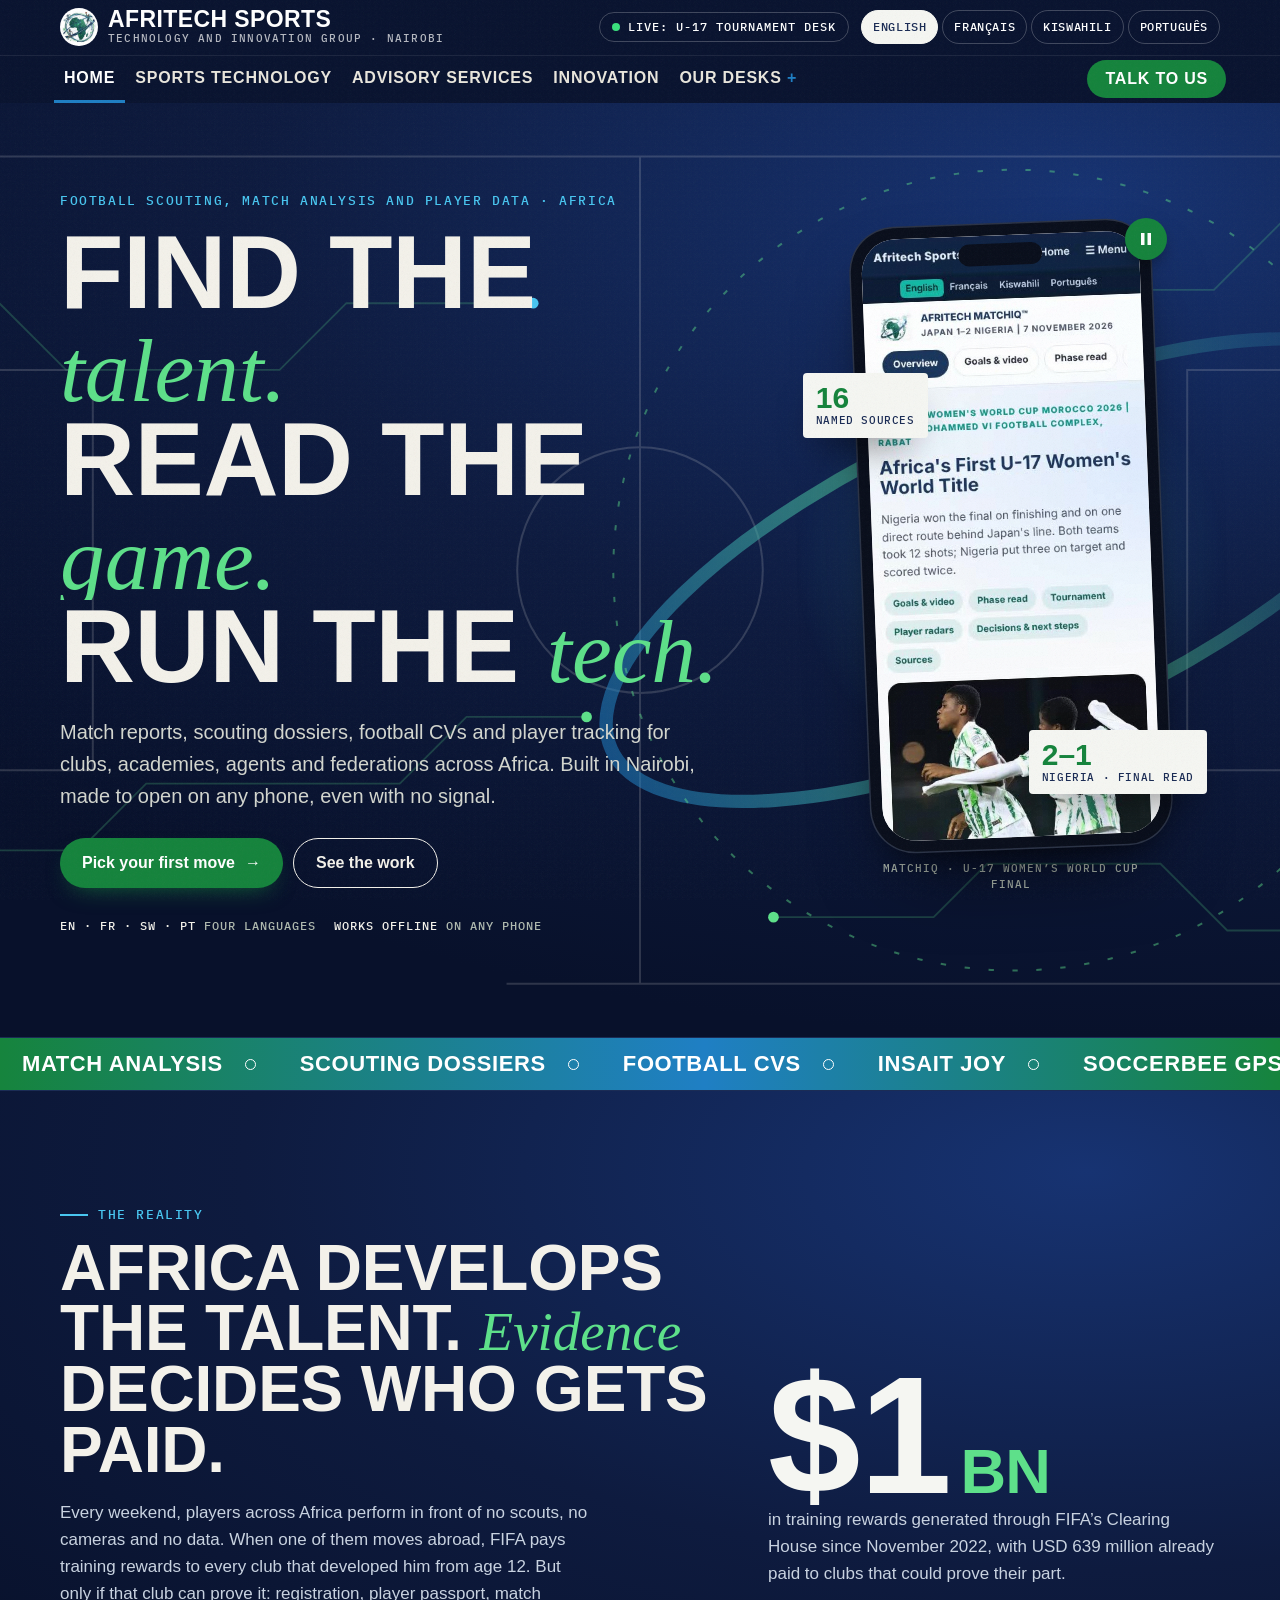
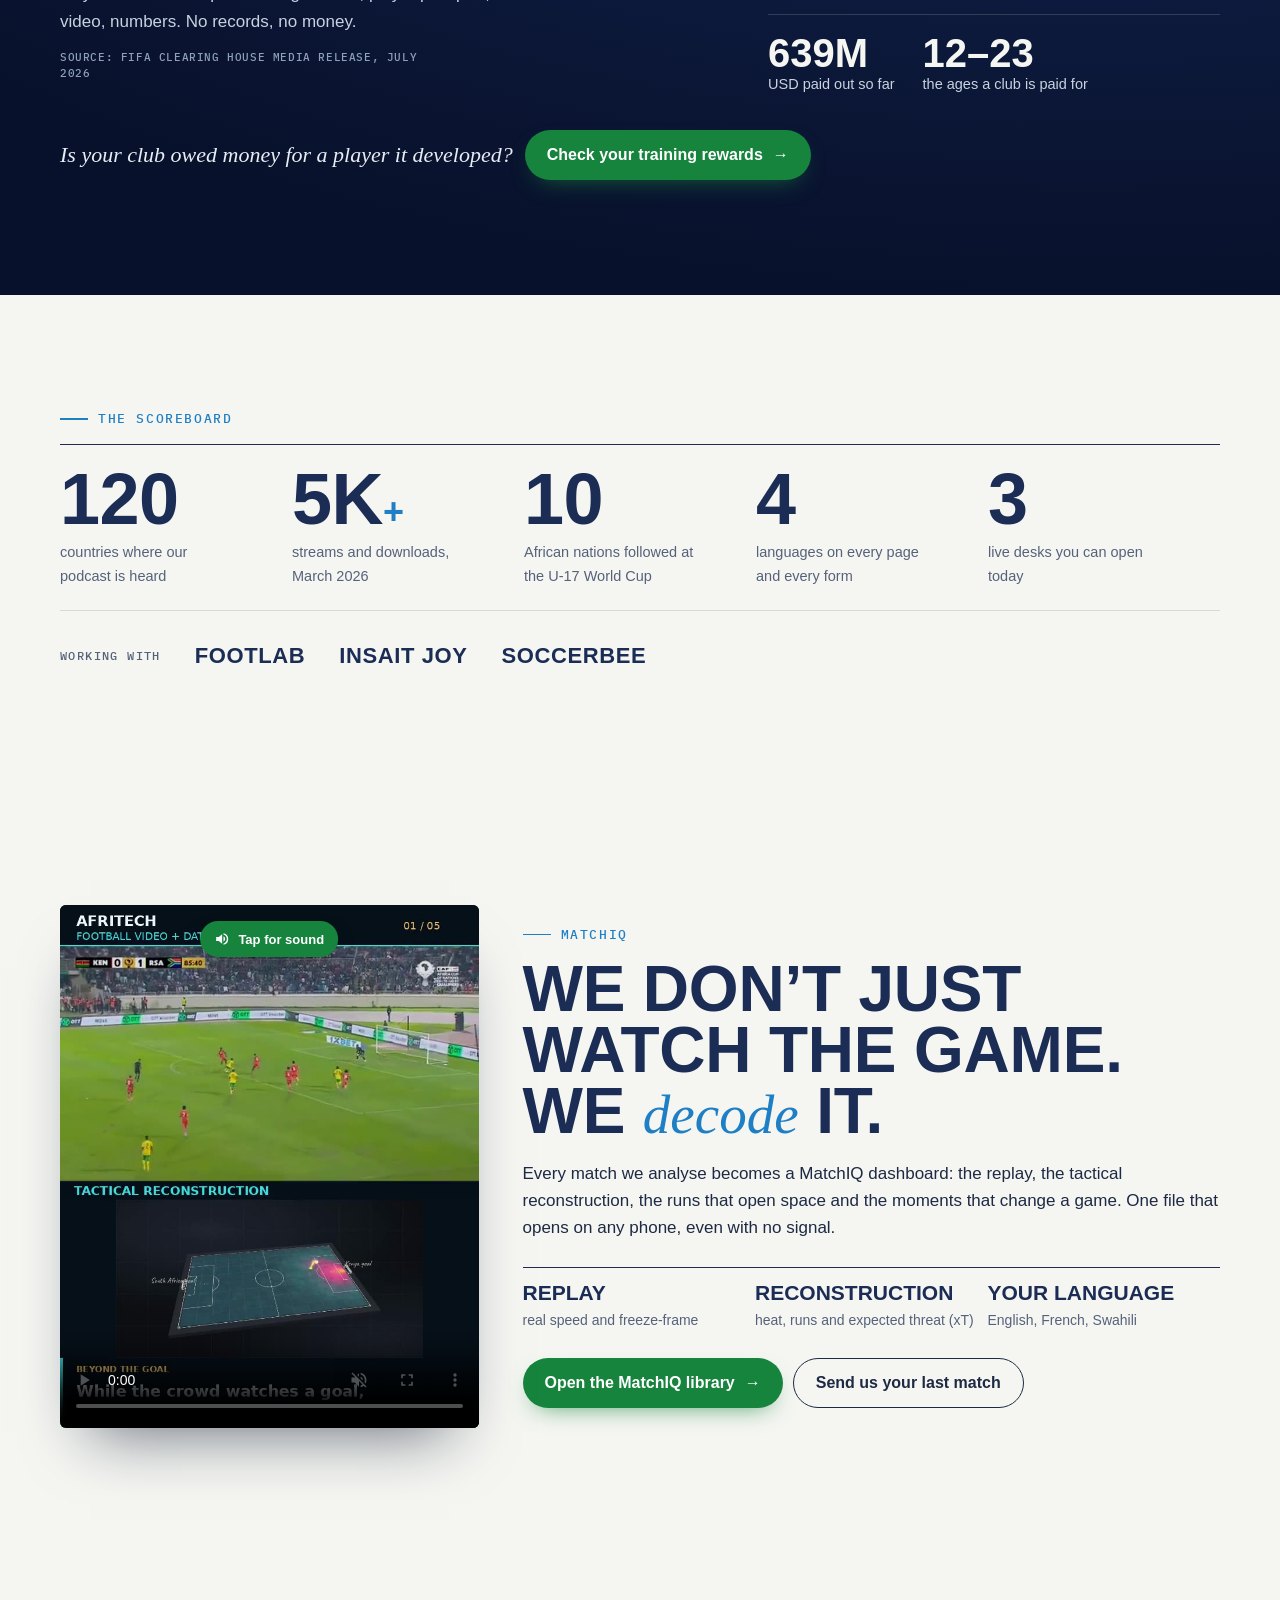
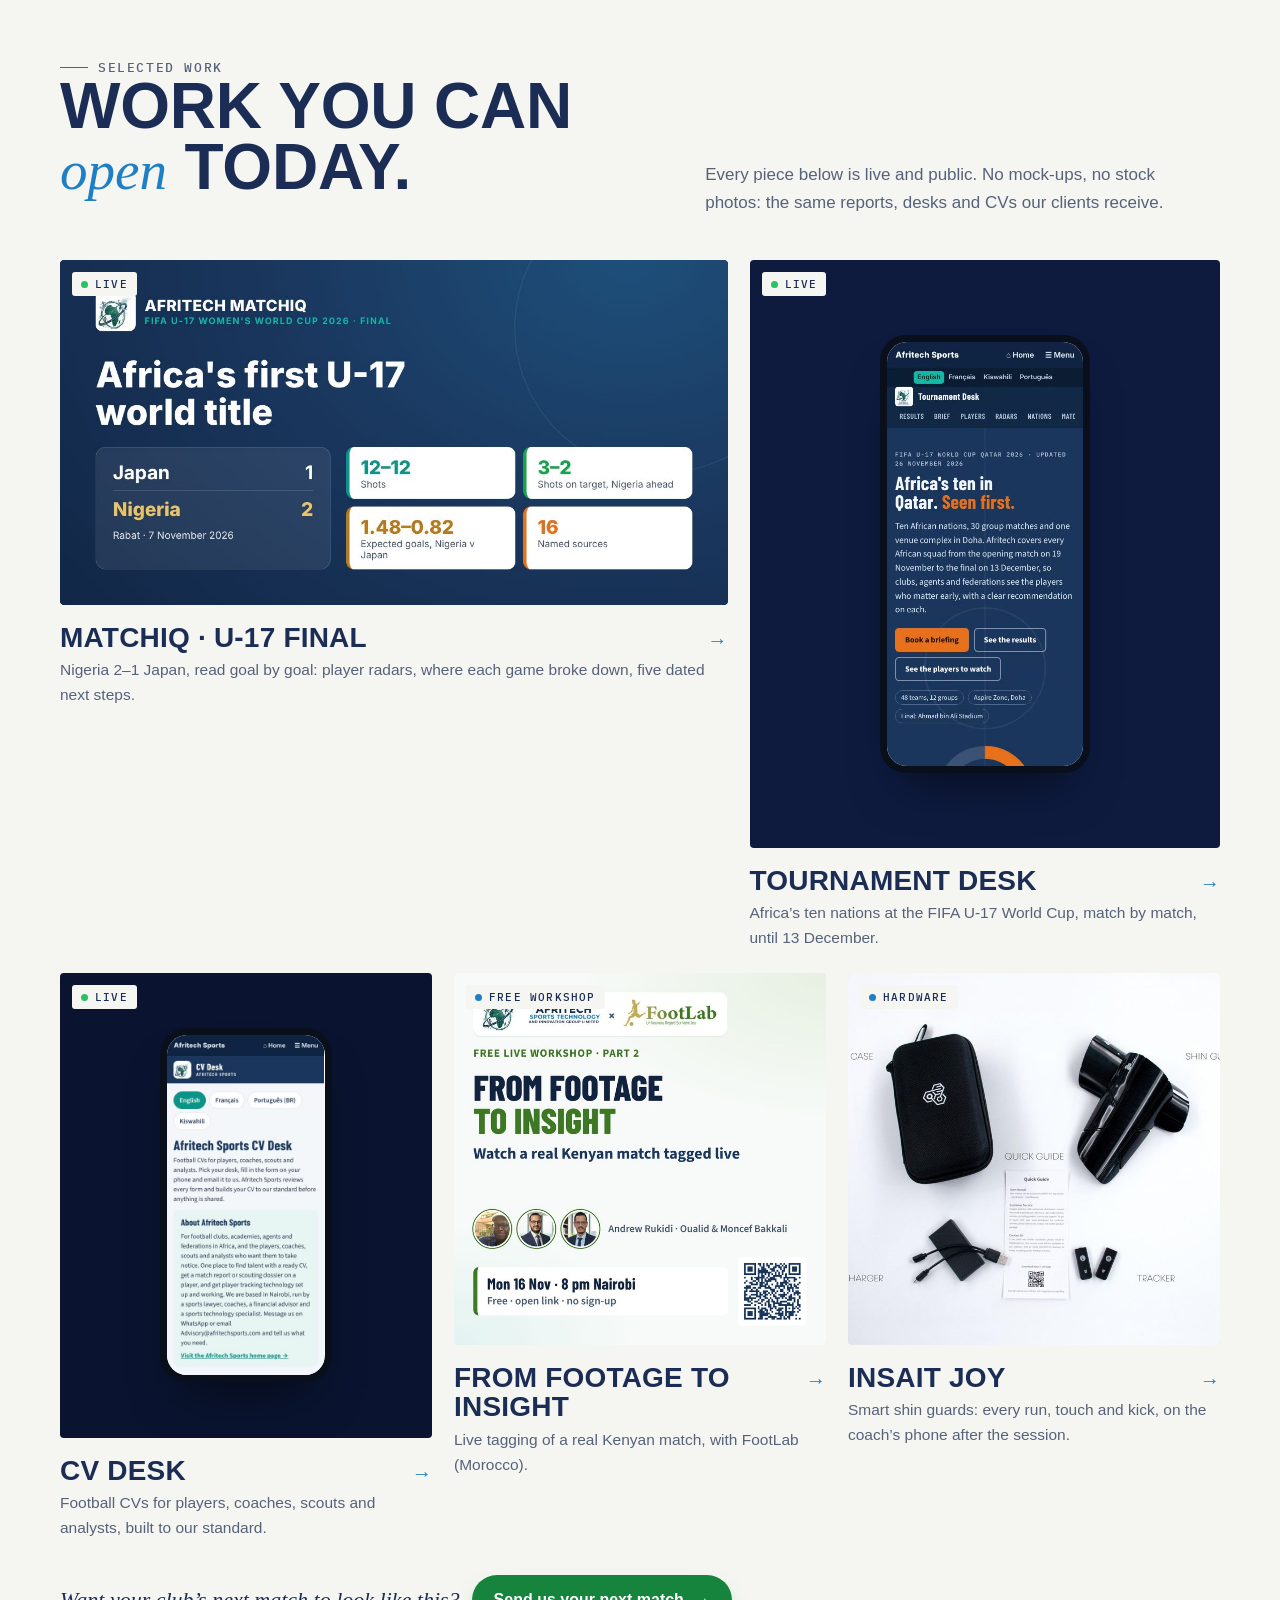
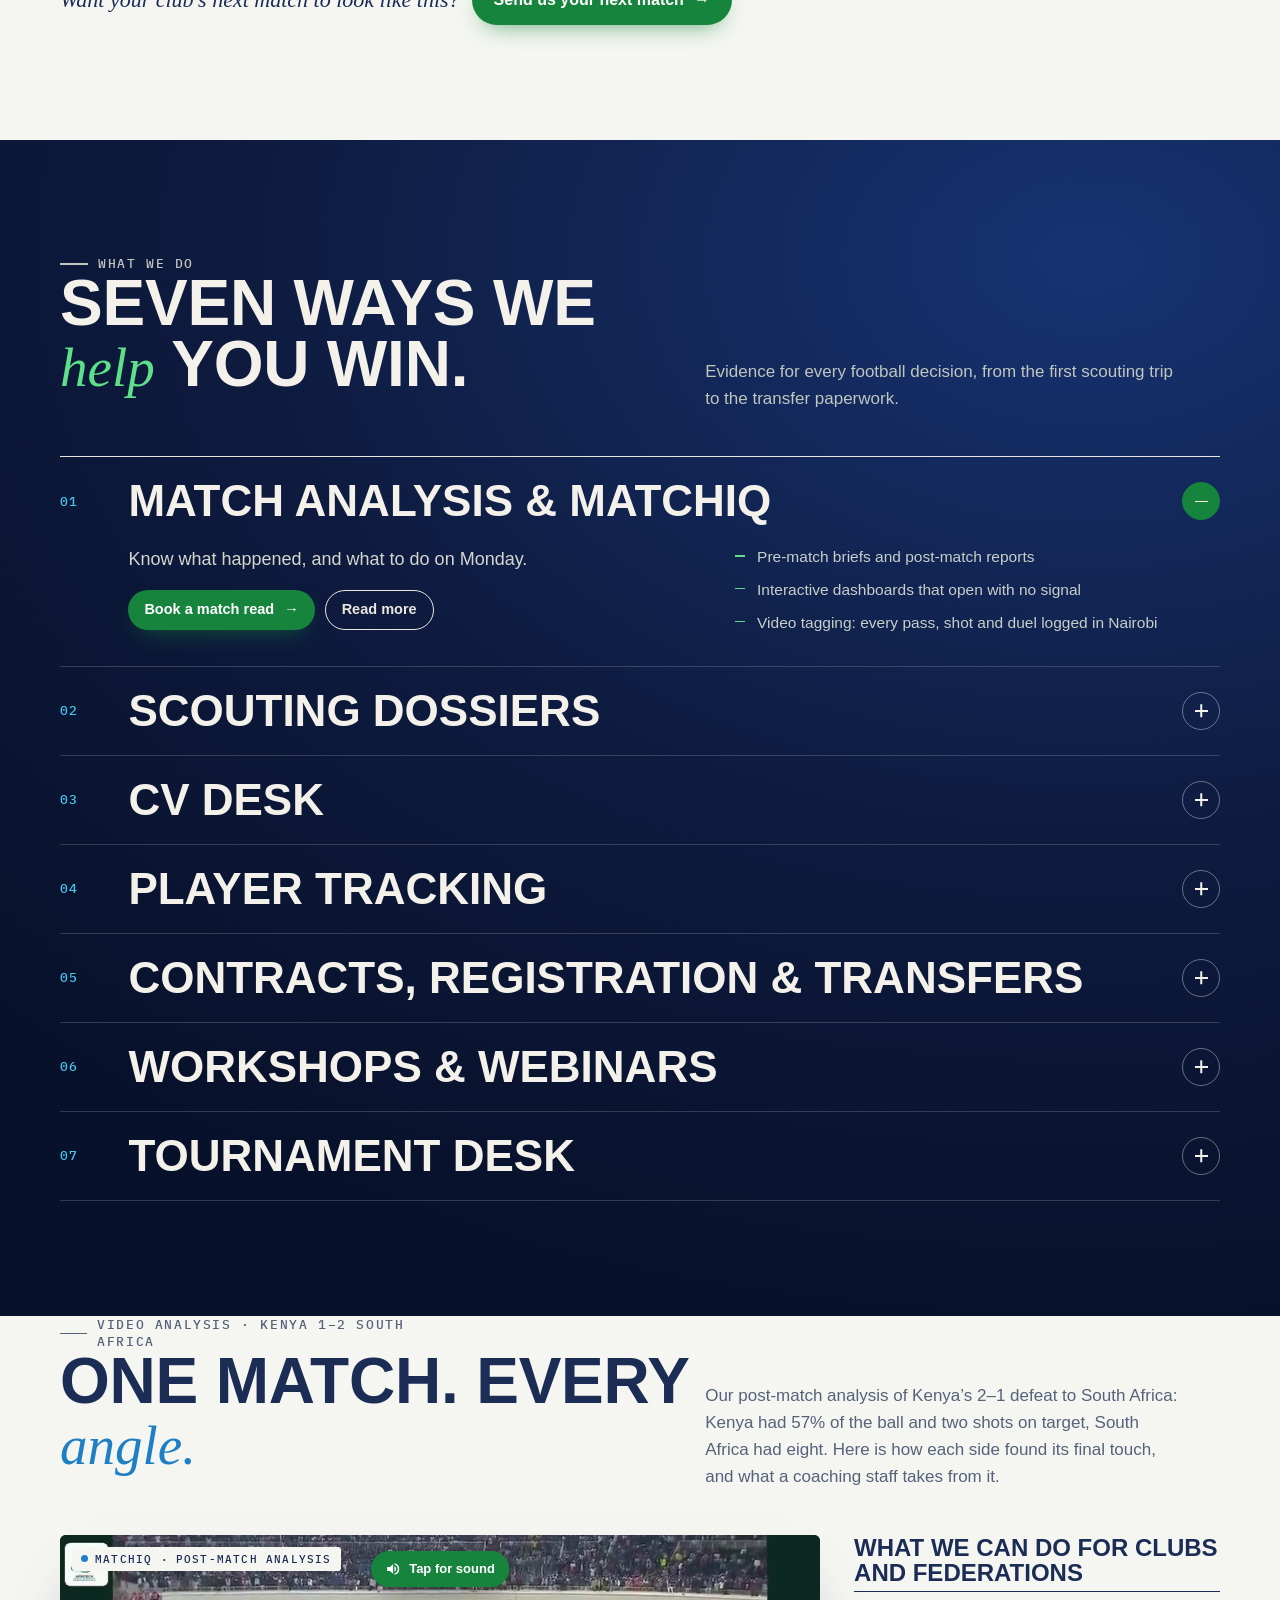
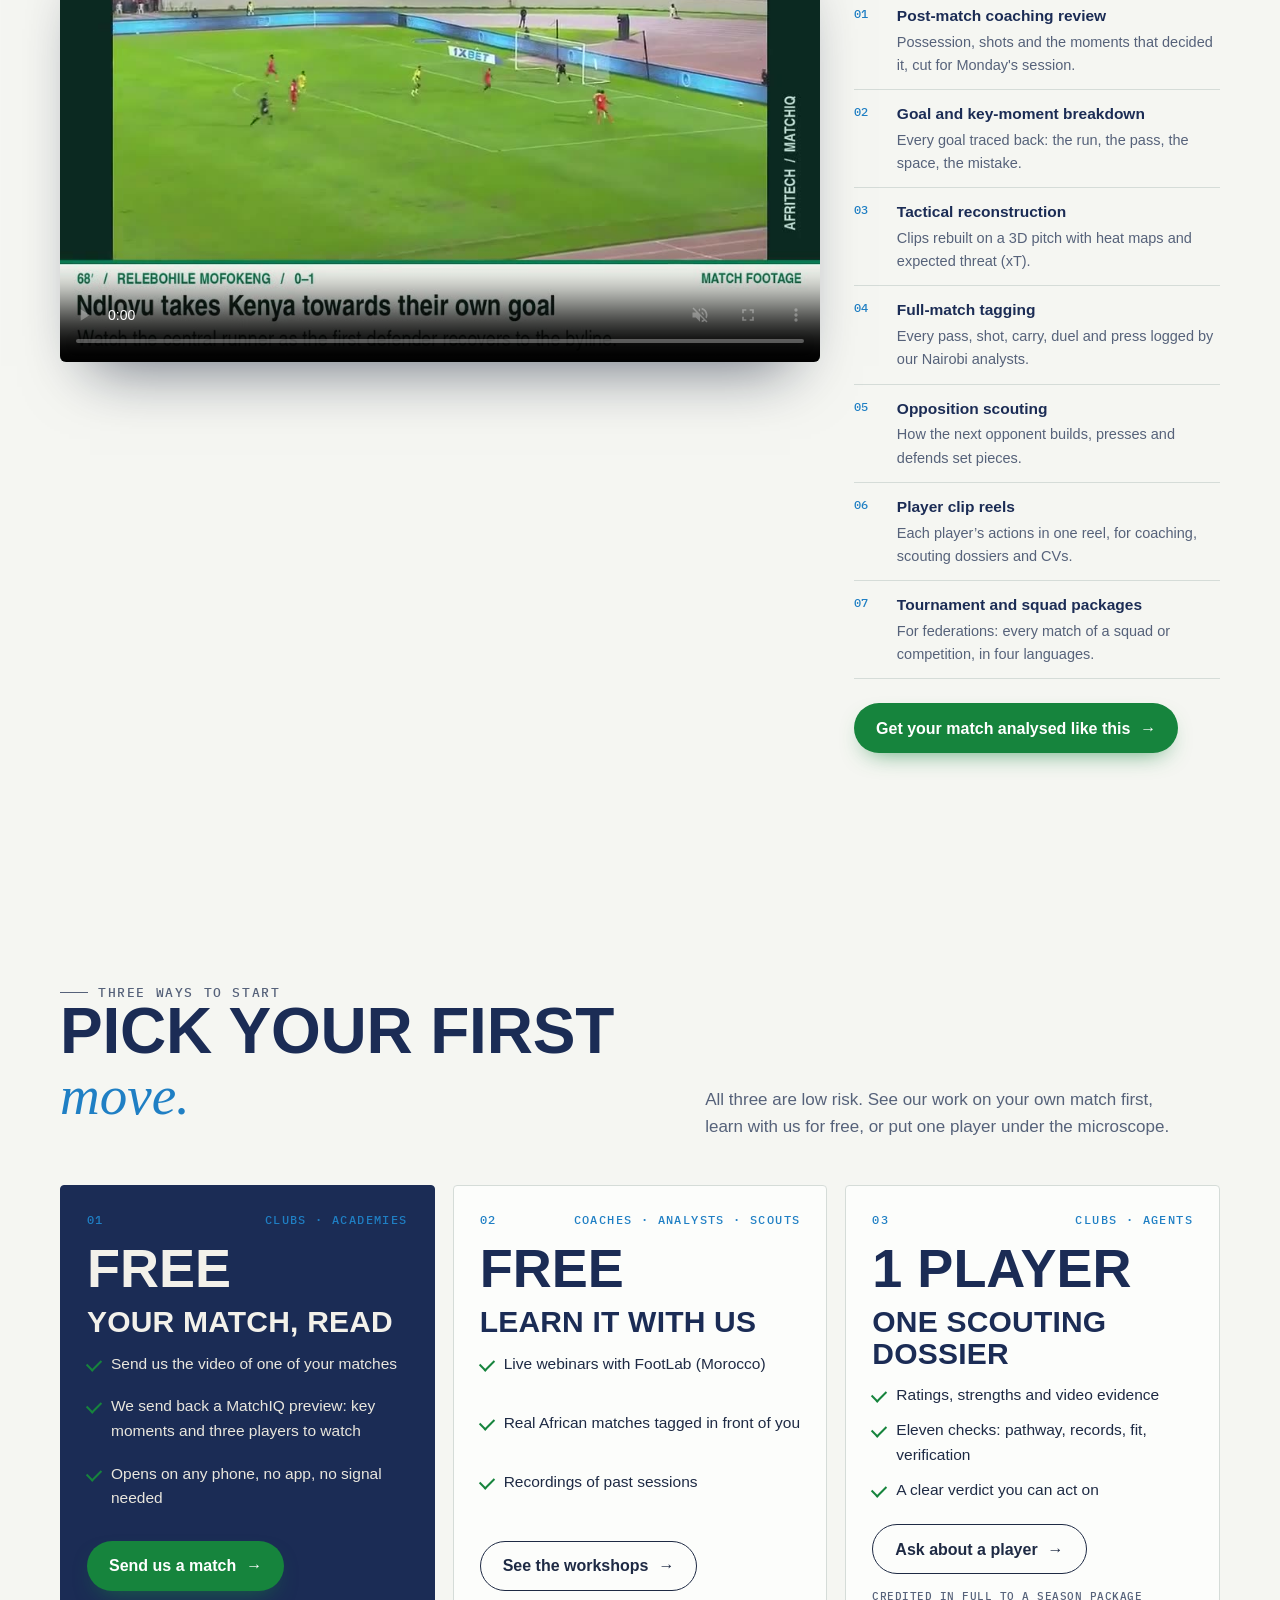
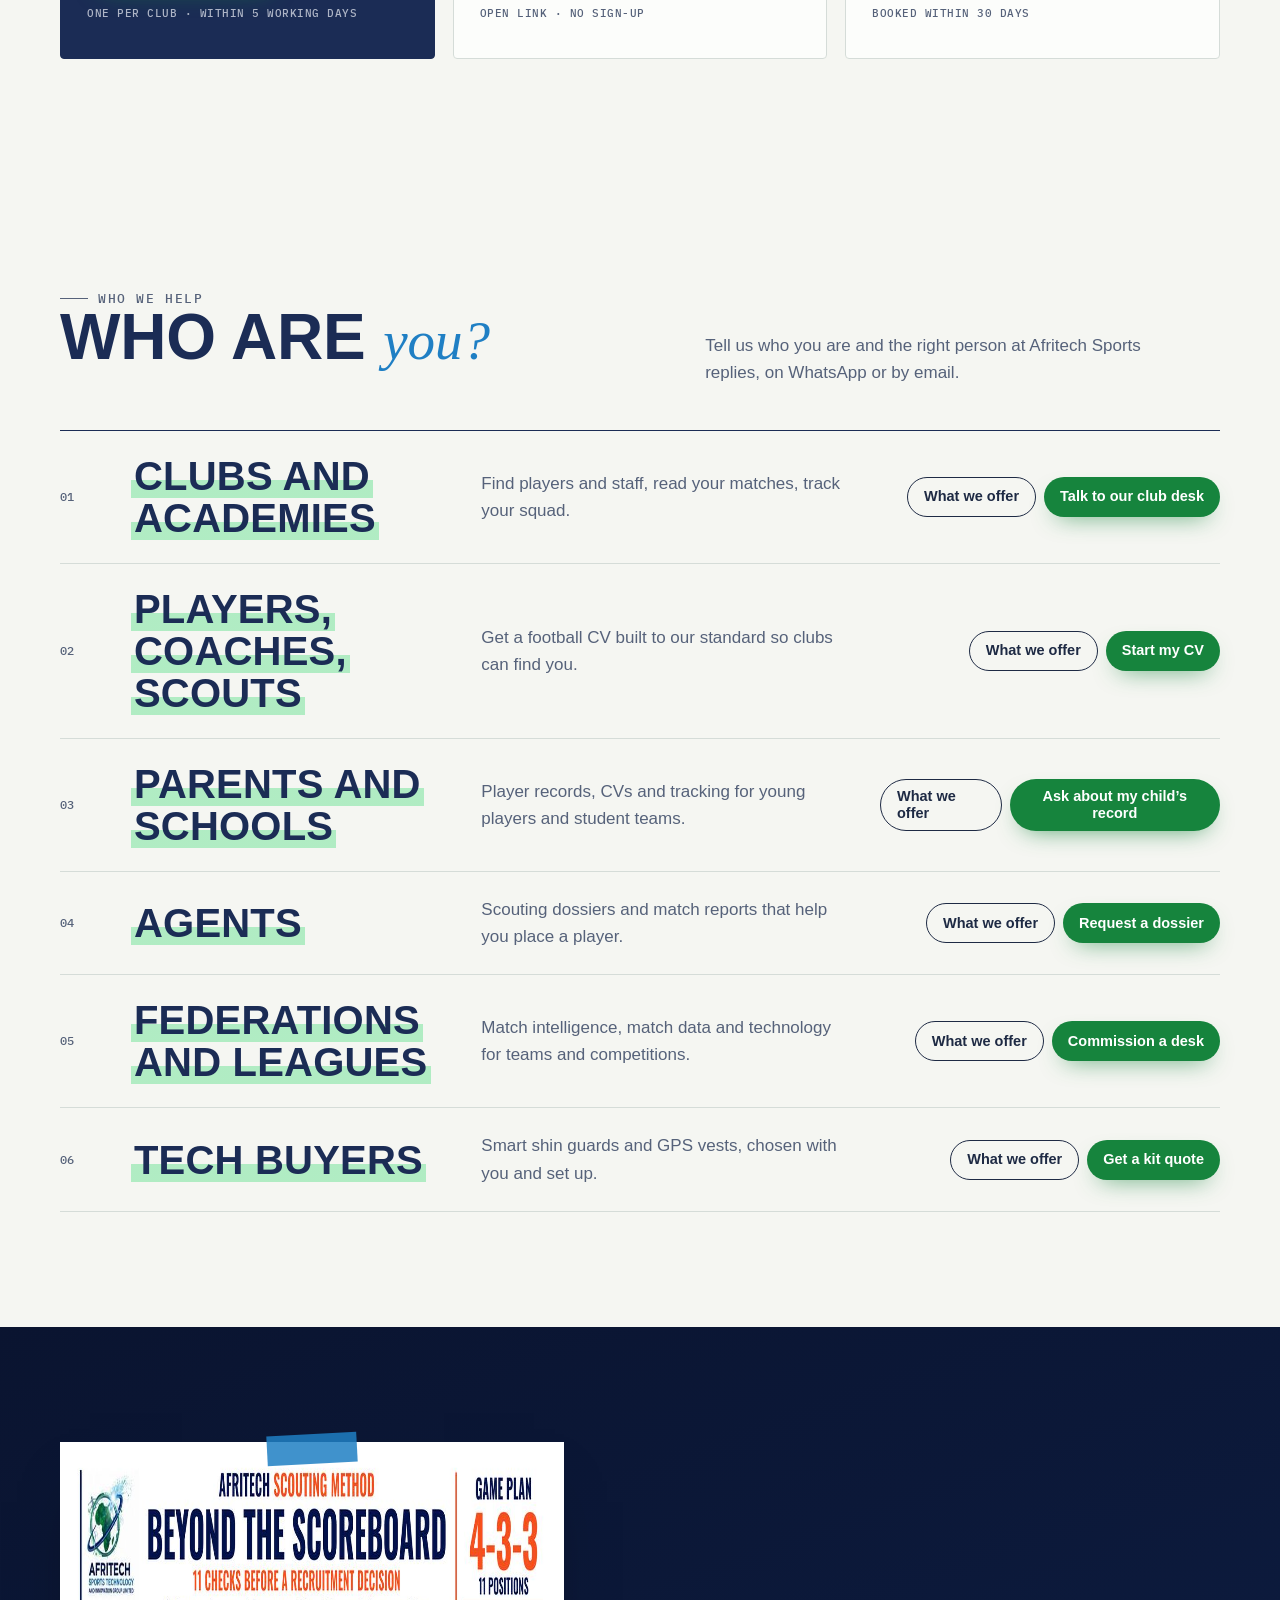
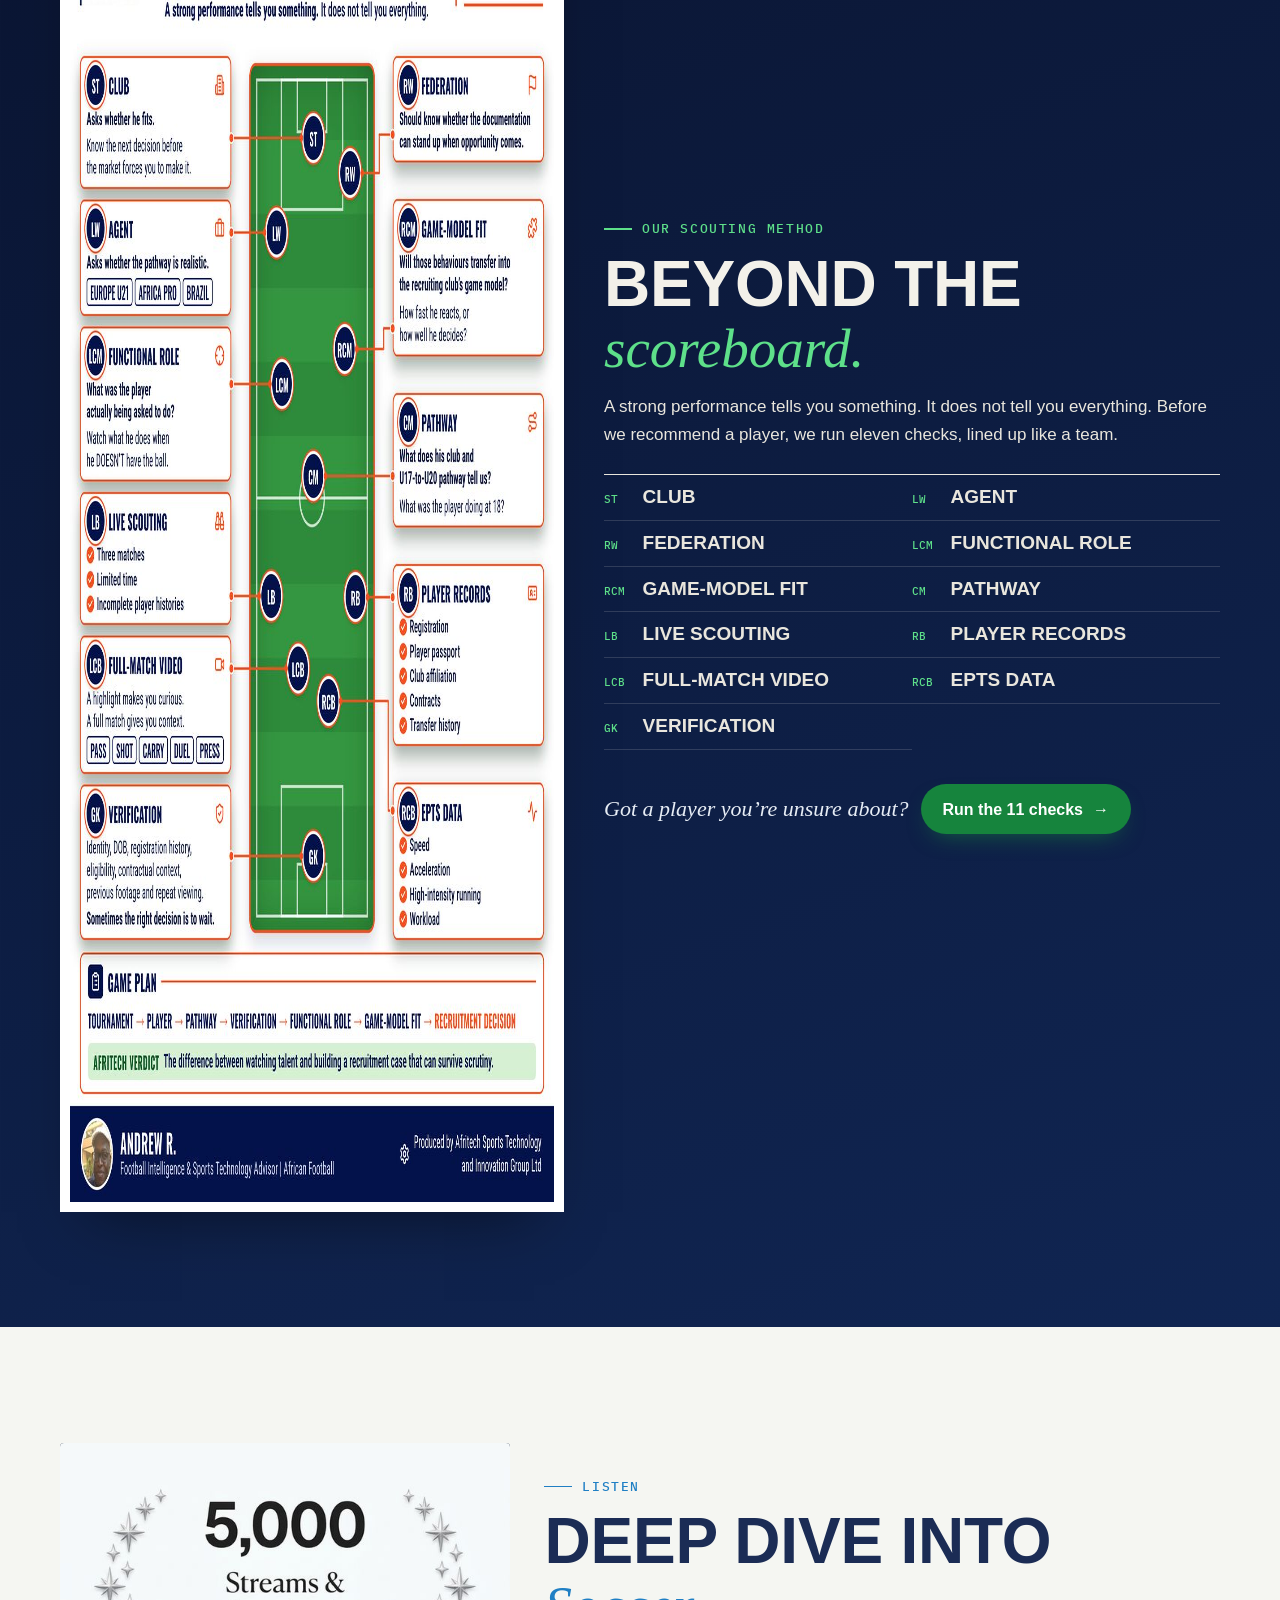
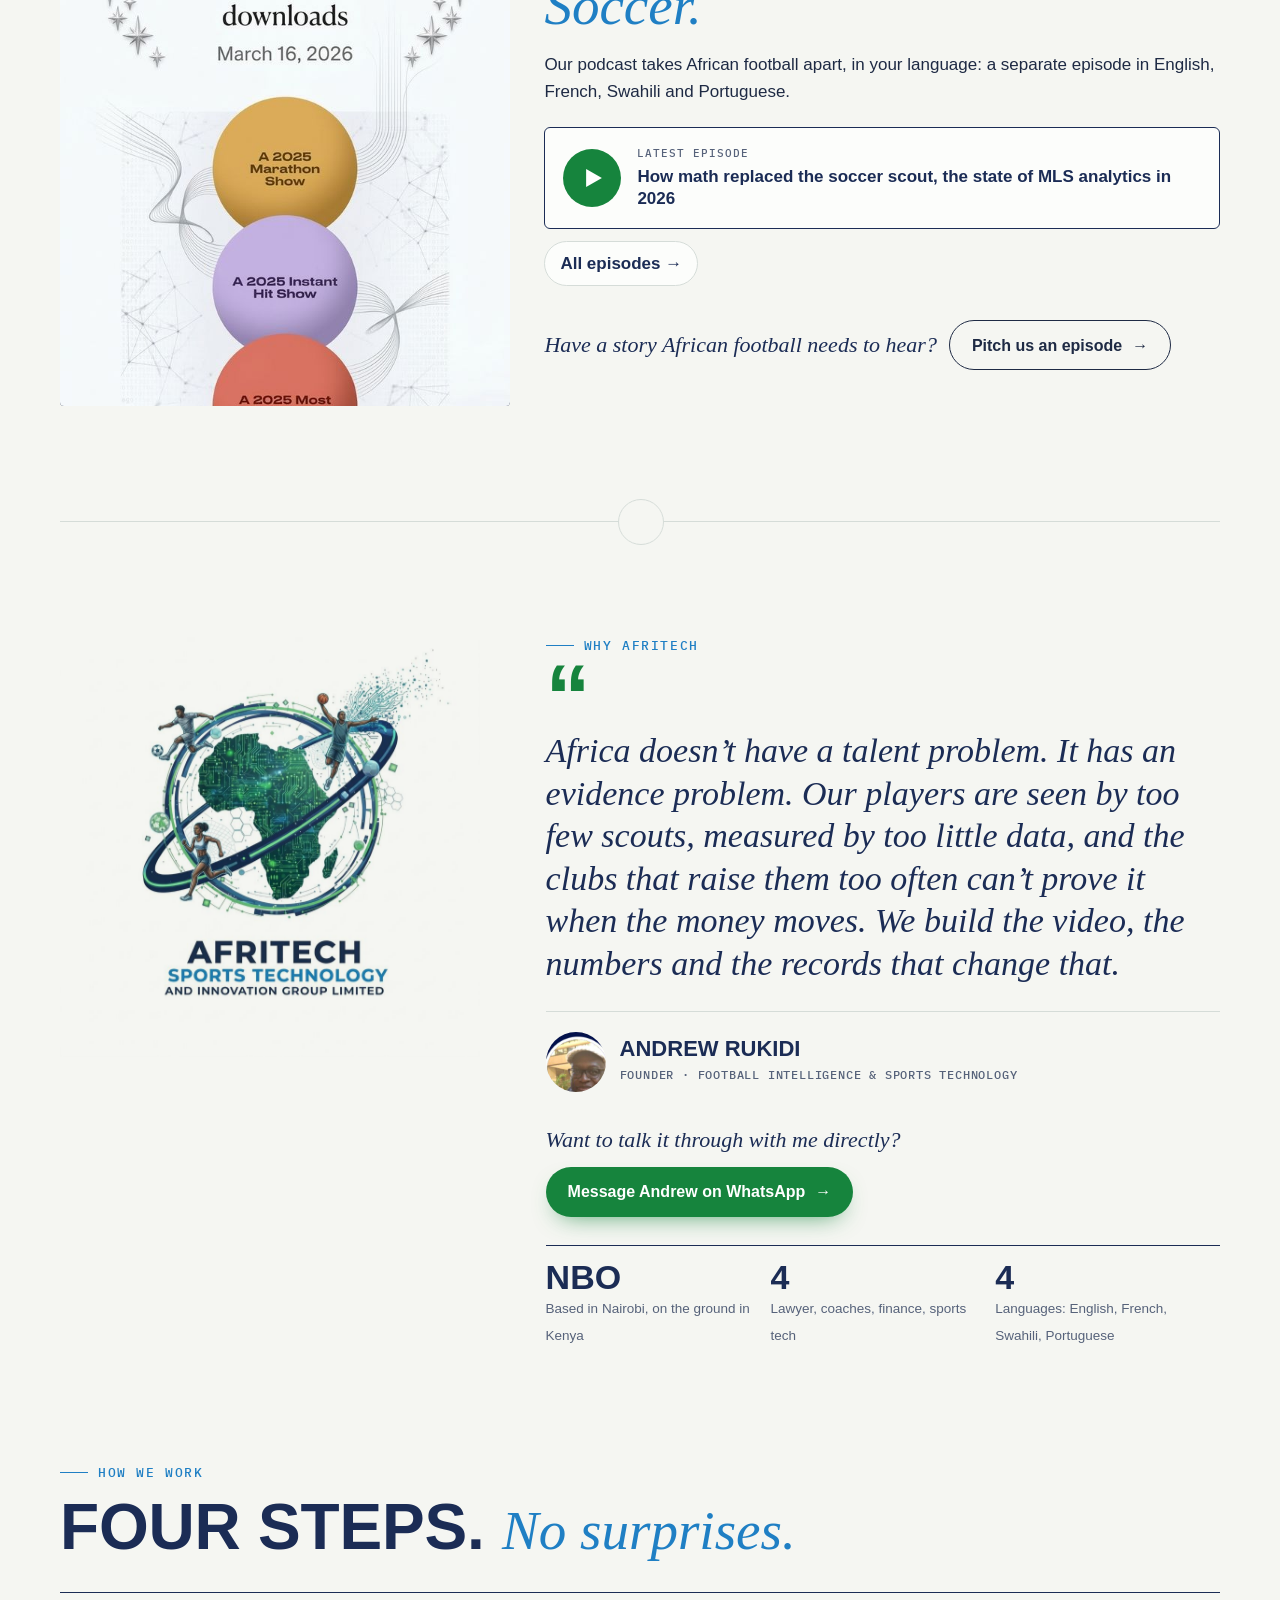
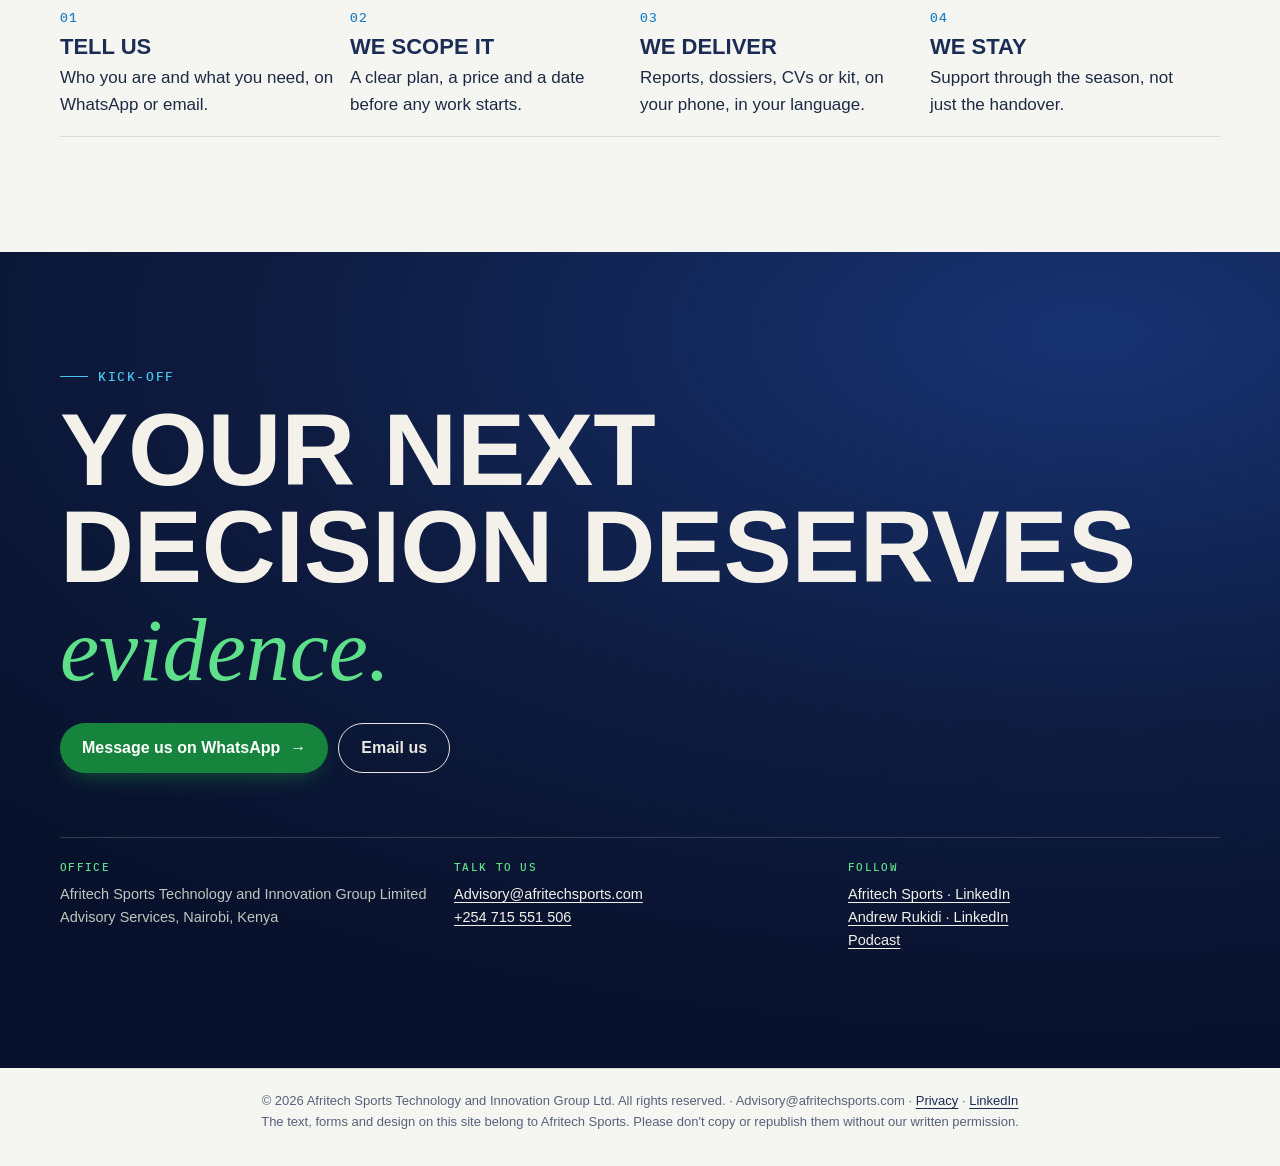
==== commit 0fc7923e: "QA pass: logo palette, motion, evidence hook, section CTAs, video sound - Orange removed; palette ta" ====
--- a/index.html
+++ b/index.html
@@ -2,8 +2,8 @@
 <meta name="viewport" content="width=device-width,initial-scale=1,viewport-fit=cover">
 <meta name="robots" content="noai, noimageai"><meta name="afritech-ref" content="AFTSCQIU3JXU">
 <meta name="copyright" content="© 2026 Afritech Sports Technology and Innovation Group Limited">
-<title>Afritech Sports | Afritech Sports Technology and Innovation Group, Nairobi</title><meta name="description" content="Afritech Sports Technology and Innovation Group (Afritech Sports), Nairobi: player tracking technology, match analysis, scouting dossiers, football CVs, legal guidance, training and innovation for African football.">
-<meta property="og:title" content="Afritech Sports | Afritech Sports Technology and Innovation Group, Nairobi"><meta property="og:description" content="Afritech Sports Technology and Innovation Group (Afritech Sports), Nairobi: player tracking technology, match analysis, scouting dossiers, football CVs, legal guidance, training and innovation for African football."><meta property="og:url" content="https://afritechsports.github.io/"><meta property="og:type" content="website"><meta property="og:image" content="https://afritechsports.github.io/assets/img/share.jpg">
+<title>Afritech Sports | Football scouting, match analysis and player data for African football</title><meta name="description" content="African football talent, backed by evidence. Afritech Sports in Nairobi delivers scouting dossiers, MatchIQ match analysis, video analysis, football CVs, GPS player tracking and FIFA training-reward guidance for clubs, academies, agents and federations, in English, French, Swahili and Portuguese.">
+<meta property="og:title" content="Afritech Sports | Football scouting, match analysis and player data for African football"><meta property="og:description" content="African football talent, backed by evidence. Afritech Sports in Nairobi delivers scouting dossiers, MatchIQ match analysis, video analysis, football CVs, GPS player tracking and FIFA training-reward guidance for clubs, academies, agents and federations, in English, French, Swahili and Portuguese."><meta property="og:url" content="https://afritechsports.github.io/"><meta property="og:type" content="website"><meta property="og:image" content="https://afritechsports.github.io/assets/img/share.jpg">
 <meta name="twitter:card" content="summary_large_image"><link rel="canonical" href="https://afritechsports.github.io/">
 <link rel="alternate" hreflang="en" href="https://afritechsports.github.io/?lang=en"><link rel="alternate" hreflang="fr" href="https://afritechsports.github.io/?lang=fr"><link rel="alternate" hreflang="sw" href="https://afritechsports.github.io/?lang=sw"><link rel="alternate" hreflang="pt-BR" href="https://afritechsports.github.io/?lang=pt">
 <script type="application/ld+json">{"@context": "https://schema.org", "@type": "WebSite", "name": "Afritech Sports", "alternateName": ["Afritech Sports Technology and Innovation Group", "Afritech Sports Technology and Innovation Group Limited", "afritechsports"], "url": "https://afritechsports.github.io/"}</script><script type="application/ld+json">{"@context": "https://schema.org", "@type": "Organization", "name": "Afritech Sports", "legalName": "Afritech Sports Technology and Innovation Group Limited", "alternateName": ["Afritech Sports Technology and Innovation Group", "Afritech Sports Technology and Innovation Group Ltd"], "url": "https://afritechsports.github.io/", "logo": "https://afritechsports.github.io/assets/img/logo.jpg", "email": "Advisory@afritechsports.com", "telephone": "+254715551506", "address": {"@type": "PostalAddress", "addressLocality": "Nairobi", "addressCountry": "KE"}, "sameAs": ["https://www.linkedin.com/company/afritech-sports-technology-and-innovation-group-limited/", "https://afritech-advisory.github.io/Afritech-Advisory-afritech-tournament-desk/"]}</script><link rel="icon" href="assets/img/logo.jpg"><link rel="stylesheet" href="assets/site.css">
@@ -12,8 +12,17 @@
 <input type="radio" name="lang" id="l-en" class="lr" checked><input type="radio" name="lang" id="l-fr" class="lr"><input type="radio" name="lang" id="l-sw" class="lr"><input type="radio" name="lang" id="l-pt" class="lr">
 <header class="top"><div class="top-in"><a class="brand" href="./"><img src="assets/img/logo.jpg" alt="Afritech Sports emblem" width="40" height="40"><b>Afritech Sports<small>Technology and Innovation Group · Nairobi</small></b></a>
 <a class="live" href="https://afritech-advisory.github.io/Afritech-Advisory-afritech-tournament-desk/qatar-u17-2026/" target="_blank" rel="noopener"><i></i><span class="t t-en" lang="en">Live: U-17 Tournament Desk</span><span class="t t-fr" lang="fr">En direct : Desk U-17</span><span class="t t-sw" lang="sw">Moja kwa moja: Dawati la U-17</span><span class="t t-pt" lang="pt">Ao vivo: Mesa Sub-17</span></a><div class="langs" role="group" aria-label="Language"><label for="l-en">English</label><label for="l-fr">Français</label><label for="l-sw">Kiswahili</label><label for="l-pt">Português</label></div></div><nav class="nav" aria-label="Main"><div class="nav-in"><div class="nl"><a href="./" class="on" aria-current=page><span class="t t-en" lang="en">Home</span><span class="t t-fr" lang="fr">Accueil</span><span class="t t-sw" lang="sw">Nyumbani</span><span class="t t-pt" lang="pt">Início</span></a><a href="technology/" class=""><span class="t t-en" lang="en">Sports Technology</span><span class="t t-fr" lang="fr">Technologie sportive</span><span class="t t-sw" lang="sw">Teknolojia ya Michezo</span><span class="t t-pt" lang="pt">Tecnologia Esportiva</span></a><a href="advisory/" class=""><span class="t t-en" lang="en">Advisory Services</span><span class="t t-fr" lang="fr">Services de conseil</span><span class="t t-sw" lang="sw">Huduma za Ushauri</span><span class="t t-pt" lang="pt">Consultoria</span></a><a href="innovation/" class=""><span class="t t-en" lang="en">Innovation</span><span class="t t-fr" lang="fr">Innovation</span><span class="t t-sw" lang="sw">Ubunifu</span><span class="t t-pt" lang="pt">Inovação</span></a><details class="dd"><summary><span class="t t-en" lang="en">Our desks</span><span class="t t-fr" lang="fr">Nos plateformes</span><span class="t t-sw" lang="sw">Madawati yetu</span><span class="t t-pt" lang="pt">Nossas mesas</span></summary><div class="ddl"><a href="https://afritech-advisory.github.io/afritech-matchiq/"><span class="t t-en" lang="en">MatchIQ library</span><span class="t t-fr" lang="fr">Bibliothèque MatchIQ</span><span class="t t-sw" lang="sw">Maktaba ya MatchIQ</span><span class="t t-pt" lang="pt">Biblioteca MatchIQ</span> ↗</a><a href="https://afritech-advisory.github.io/Afritech-Advisory-afritech-tournament-desk/"><span class="t t-en" lang="en">U-17 Tournament Desk</span><span class="t t-fr" lang="fr">Desk Tournoi U-17</span><span class="t t-sw" lang="sw">Dawati la Mashindano U-17</span><span class="t t-pt" lang="pt">Mesa do Mundial Sub-17</span> ↗</a><a href="https://afritech-advisory.github.io/afritech-sports-cv-desk/"><span class="t t-en" lang="en">CV Desk</span><span class="t t-fr" lang="fr">Bureau CV</span><span class="t t-sw" lang="sw">Dawati la CV</span><span class="t t-pt" lang="pt">Mesa de Currículos</span> ↗</a></div></details><button type="button" class="nt" data-pick=""><span class="t t-en" lang="en">Talk to us</span><span class="t t-fr" lang="fr">Contactez-nous</span><span class="t t-sw" lang="sw">Wasiliana nasi</span><span class="t t-pt" lang="pt">Fale com a gente</span></button></div><div class="nm"><a href="./" class="nh on">⌂ <span class="t t-en" lang="en">Home</span><span class="t t-fr" lang="fr">Accueil</span><span class="t t-sw" lang="sw">Nyumbani</span><span class="t t-pt" lang="pt">Início</span></a><details class="dd mm"><summary>☰ <span class="t t-en" lang="en">Menu</span><span class="t t-fr" lang="fr">Menu</span><span class="t t-sw" lang="sw">Menyu</span><span class="t t-pt" lang="pt">Menu</span></summary><div class="ddl"><a href="./" class="on"><span class="t t-en" lang="en">Home</span><span class="t t-fr" lang="fr">Accueil</span><span class="t t-sw" lang="sw">Nyumbani</span><span class="t t-pt" lang="pt">Início</span></a><a href="technology/" class=""><span class="t t-en" lang="en">Sports Technology</span><span class="t t-fr" lang="fr">Technologie sportive</span><span class="t t-sw" lang="sw">Teknolojia ya Michezo</span><span class="t t-pt" lang="pt">Tecnologia Esportiva</span></a><a href="advisory/" class=""><span class="t t-en" lang="en">Advisory Services</span><span class="t t-fr" lang="fr">Services de conseil</span><span class="t t-sw" lang="sw">Huduma za Ushauri</span><span class="t t-pt" lang="pt">Consultoria</span></a><a href="innovation/" class=""><span class="t t-en" lang="en">Innovation</span><span class="t t-fr" lang="fr">Innovation</span><span class="t t-sw" lang="sw">Ubunifu</span><span class="t t-pt" lang="pt">Inovação</span></a><span class="ds"><span class="t t-en" lang="en">Our desks</span><span class="t t-fr" lang="fr">Nos plateformes</span><span class="t t-sw" lang="sw">Madawati yetu</span><span class="t t-pt" lang="pt">Nossas mesas</span></span><a href="https://afritech-advisory.github.io/afritech-matchiq/"><span class="t t-en" lang="en">MatchIQ library</span><span class="t t-fr" lang="fr">Bibliothèque MatchIQ</span><span class="t t-sw" lang="sw">Maktaba ya MatchIQ</span><span class="t t-pt" lang="pt">Biblioteca MatchIQ</span> ↗</a><a href="https://afritech-advisory.github.io/Afritech-Advisory-afritech-tournament-desk/"><span class="t t-en" lang="en">U-17 Tournament Desk</span><span class="t t-fr" lang="fr">Desk Tournoi U-17</span><span class="t t-sw" lang="sw">Dawati la Mashindano U-17</span><span class="t t-pt" lang="pt">Mesa do Mundial Sub-17</span> ↗</a><a href="https://afritech-advisory.github.io/afritech-sports-cv-desk/"><span class="t t-en" lang="en">CV Desk</span><span class="t t-fr" lang="fr">Bureau CV</span><span class="t t-sw" lang="sw">Dawati la CV</span><span class="t t-pt" lang="pt">Mesa de Currículos</span> ↗</a><button type="button" class="nt" data-pick=""><span class="t t-en" lang="en">Talk to us</span><span class="t t-fr" lang="fr">Contactez-nous</span><span class="t t-sw" lang="sw">Wasiliana nasi</span><span class="t t-pt" lang="pt">Fale com a gente</span></button></div></details></div></div></nav></header>
-<main><section class="h-hero"><svg class="pitchlines" viewBox="0 0 1200 700" preserveAspectRatio="xMidYMid slice" aria-hidden="true"><rect x="40" y="40" width="1120" height="620"/><path d="M600 40V660"/><circle cx="600" cy="350" r="92"/><rect x="40" y="200" width="150" height="300"/><rect x="1010" y="200" width="150" height="300"/><path d="M190 290a70 70 0 0 1 0 120M1010 290a70 70 0 0 0 0 120"/></svg><div class="h-in"><div>
-<p class="eyebrow"><span class="t t-en" lang="en">Nairobi · Football intelligence for Africa</span><span class="t t-fr" lang="fr">Nairobi · Intelligence football pour l’Afrique</span><span class="t t-sw" lang="sw">Nairobi · Ujasusi wa soka kwa Afrika</span><span class="t t-pt" lang="pt">Nairóbi · Inteligência de futebol para a África</span></p>
+<main><section class="h-hero"><div class="fx" aria-hidden="true"><svg viewBox="0 0 1200 700" preserveAspectRatio="xMidYMid slice"><defs><linearGradient id="gp" x1="0" x2="1"><stop offset="0" stop-color="#49C6F0" stop-opacity="0"/><stop offset=".6" stop-color="#5EE08A"/><stop offset="1" stop-color="#E9FFF0"/></linearGradient><linearGradient id="go" x1="0" x2="1"><stop offset="0" stop-color="#1F7FC4"/><stop offset=".5" stop-color="#5EE08A"/><stop offset="1" stop-color="#1F7FC4" stop-opacity=".2"/></linearGradient></defs>
+<g class="pitchlines"><rect x="40" y="40" width="1120" height="620"/><path d="M600 40V660"/><circle cx="600" cy="350" r="92"/><rect x="40" y="200" width="150" height="300"/><rect x="1010" y="200" width="150" height="300"/></g>
+<g class="orb"><ellipse cx="880" cy="350" rx="330" ry="120" fill="none" stroke="url(#go)" stroke-width="10" opacity=".55" transform="rotate(-24 880 350)"/></g>
+<g class="orb b"><ellipse cx="880" cy="350" rx="300" ry="300" fill="none" stroke="#5EE08A" stroke-width="1.5" stroke-dasharray="4 14" opacity=".45"/></g>
+<path class="trace" d="M0 560H180L230 510H420L470 460H560"/><path class="pulse" d="M0 560H180L230 510H420L470 460H560"/>
+<path class="trace" d="M0 150H120L170 200H330L380 150H520"/><path class="pulse p2" d="M0 150H120L170 200H330L380 150H520"/>
+<path class="trace" d="M1200 620H1040L990 570H860L820 610H700"/><path class="pulse p3" d="M1200 620H1040L990 570H860L820 610H700"/>
+<path class="trace" d="M1200 90H1080L1030 140H930L890 100H780"/><path class="pulse p4" d="M1200 90H1080L1030 140H930L890 100H780"/>
+<circle class="node" cx="560" cy="460" r="4"/><circle class="node" cx="520" cy="150" r="4"/><circle class="node" cx="700" cy="610" r="4"/><circle class="node" cx="780" cy="100" r="4"/>
+<g><rect class="bit" x="980" y="230" width="4" height="4" style="animation-delay:-0.00s"/><rect class="bit" x="1003" y="267" width="6" height="6" style="animation-delay:-0.55s"/><rect class="bit" x="1026" y="304" width="8" height="8" style="animation-delay:-1.10s"/><rect class="bit" x="1049" y="341" width="4" height="4" style="animation-delay:-1.65s"/><rect class="bit" x="1072" y="378" width="6" height="6" style="animation-delay:-2.20s"/><rect class="bit" x="1095" y="265" width="8" height="8" style="animation-delay:-2.75s"/><rect class="bit" x="1118" y="302" width="4" height="4" style="animation-delay:-3.30s"/><rect class="bit" x="1001" y="339" width="6" height="6" style="animation-delay:-3.85s"/><rect class="bit" x="1024" y="376" width="8" height="8" style="animation-delay:-4.40s"/><rect class="bit" x="1047" y="263" width="4" height="4" style="animation-delay:-4.95s"/><rect class="bit" x="1070" y="300" width="6" height="6" style="animation-delay:-5.50s"/><rect class="bit" x="1093" y="337" width="8" height="8" style="animation-delay:-6.05s"/><rect class="bit" x="1116" y="374" width="4" height="4" style="animation-delay:-6.60s"/><rect class="bit" x="999" y="261" width="6" height="6" style="animation-delay:-7.15s"/></g></svg></div><div class="h-in"><div>
+<p class="eyebrow"><span class="t t-en" lang="en">Football scouting, match analysis and player data · Africa</span><span class="t t-fr" lang="fr">Recrutement, analyse de match et données joueurs · Afrique</span><span class="t t-sw" lang="sw">Uskauti wa soka, uchambuzi wa mechi na data za wachezaji · Afrika</span><span class="t t-pt" lang="pt">Scouting, análise de partidas e dados de jogadores · África</span></p>
 <h1><span class="t t-en" lang="en"><span class="ln"><span>Find the <em>talent.</em></span></span><span class="ln"><span>Read the <em>game.</em></span></span><span class="ln"><span>Run the <em>tech.</em></span></span></span><span class="t t-fr" lang="fr"><span class="ln"><span>Trouver le <em>talent.</em></span></span><span class="ln"><span>Lire le <em>jeu.</em></span></span><span class="ln"><span>Faire tourner la <em>tech.</em></span></span></span><span class="t t-sw" lang="sw"><span class="ln"><span>Pata <em>vipaji.</em></span></span><span class="ln"><span>Soma <em>mchezo.</em></span></span><span class="ln"><span>Endesha <em>teknolojia.</em></span></span></span><span class="t t-pt" lang="pt"><span class="ln"><span>Encontre o <em>talento.</em></span></span><span class="ln"><span>Leia o <em>jogo.</em></span></span><span class="ln"><span>Faça a <em>tecnologia</em> funcionar.</span></span></span></h1>
 <div class="lead"><p class="t t-en" lang="en">Match reports, scouting dossiers, football CVs and player tracking for clubs, academies, agents and federations across Africa. Built in Nairobi, made to open on any phone, even with no signal.</p><p class="t t-fr" lang="fr">Rapports de match, dossiers de recrutement, CV football et suivi des joueurs pour les clubs, académies, agents et fédérations d’Afrique. Conçus à Nairobi, lisibles sur n’importe quel téléphone, même sans réseau.</p><p class="t t-sw" lang="sw">Ripoti za mechi, ripoti za uskauti, CV za soka na ufuatiliaji wa wachezaji kwa klabu, akademia, mawakala na mashirikisho kote Afrika. Zimetengenezwa Nairobi, zinafunguka kwenye simu yoyote, hata bila mtandao.</p><p class="t t-pt" lang="pt">Relatórios de partida, dossiês de scouting, currículos de futebol e monitoramento de jogadores para clubes, academias, agentes e federações da África. Feitos em Nairóbi, abrem em qualquer celular, mesmo sem sinal.</p></div>
 <div class="acts"><a class="btn go1" href="#first-move"><span class="t t-en" lang="en">Pick your first move</span><span class="t t-fr" lang="fr">Choisissez votre premier pas</span><span class="t t-sw" lang="sw">Chagua hatua yako ya kwanza</span><span class="t t-pt" lang="pt">Escolha seu primeiro passo</span> <span class="ar" aria-hidden="true">→</span></a><a class="btn ghost" href="#work"><span class="t t-en" lang="en">See the work</span><span class="t t-fr" lang="fr">Voir le travail</span><span class="t t-sw" lang="sw">Ona kazi yetu</span><span class="t t-pt" lang="pt">Veja o trabalho</span></a></div>
@@ -24,24 +33,34 @@
 <div class="chip c1"><b>16</b><span class="t t-en" lang="en">named sources</span><span class="t t-fr" lang="fr">sources citées</span><span class="t t-sw" lang="sw">vyanzo vilivyotajwa</span><span class="t t-pt" lang="pt">fontes citadas</span></div>
 <div class="chip c2"><b>2–1</b><span class="t t-en" lang="en">Nigeria · final read</span><span class="t t-fr" lang="fr">Nigeria · la finale lue</span><span class="t t-sw" lang="sw">Nigeria · fainali</span><span class="t t-pt" lang="pt">Nigéria · a final</span></div>
 <p class="cap"><span class="t t-en" lang="en">MatchIQ · U-17 Women’s World Cup final</span><span class="t t-fr" lang="fr">MatchIQ · finale Coupe du monde féminine U-17</span><span class="t t-sw" lang="sw">MatchIQ · fainali ya Kombe la Dunia U-17</span><span class="t t-pt" lang="pt">MatchIQ · final da Copa Feminina Sub-17</span></p></div>
-</div></section><div class="tick" aria-hidden="true"><div class="tick-in"><span><span class="t t-en" lang="en">Match analysis</span><span class="t t-fr" lang="fr">Analyse de match</span><span class="t t-sw" lang="sw">Uchambuzi wa mechi</span><span class="t t-pt" lang="pt">Análise de partidas</span></span><span><span class="t t-en" lang="en">Scouting dossiers</span><span class="t t-fr" lang="fr">Dossiers de recrutement</span><span class="t t-sw" lang="sw">Ripoti za uskauti</span><span class="t t-pt" lang="pt">Dossiês de scouting</span></span><span><span class="t t-en" lang="en">Football CVs</span><span class="t t-fr" lang="fr">CV football</span><span class="t t-sw" lang="sw">CV za soka</span><span class="t t-pt" lang="pt">Currículos de futebol</span></span><span><span class="t t-en" lang="en">INSAIT JOY</span><span class="t t-fr" lang="fr">INSAIT JOY</span><span class="t t-sw" lang="sw">INSAIT JOY</span><span class="t t-pt" lang="pt">INSAIT JOY</span></span><span><span class="t t-en" lang="en">Soccerbee GPS</span><span class="t t-fr" lang="fr">Soccerbee GPS</span><span class="t t-sw" lang="sw">Soccerbee GPS</span><span class="t t-pt" lang="pt">Soccerbee GPS</span></span><span><span class="t t-en" lang="en">Contracts & transfers</span><span class="t t-fr" lang="fr">Contrats & transferts</span><span class="t t-sw" lang="sw">Mikataba na uhamisho</span><span class="t t-pt" lang="pt">Contratos e transferências</span></span><span><span class="t t-en" lang="en">Workshops</span><span class="t t-fr" lang="fr">Ateliers</span><span class="t t-sw" lang="sw">Warsha</span><span class="t t-pt" lang="pt">Workshops</span></span><span><span class="t t-en" lang="en">Tournament Desk</span><span class="t t-fr" lang="fr">Desk Tournoi</span><span class="t t-sw" lang="sw">Dawati la Mashindano</span><span class="t t-pt" lang="pt">Mesa do Torneio</span></span><span><span class="t t-en" lang="en">Match analysis</span><span class="t t-fr" lang="fr">Analyse de match</span><span class="t t-sw" lang="sw">Uchambuzi wa mechi</span><span class="t t-pt" lang="pt">Análise de partidas</span></span><span><span class="t t-en" lang="en">Scouting dossiers</span><span class="t t-fr" lang="fr">Dossiers de recrutement</span><span class="t t-sw" lang="sw">Ripoti za uskauti</span><span class="t t-pt" lang="pt">Dossiês de scouting</span></span><span><span class="t t-en" lang="en">Football CVs</span><span class="t t-fr" lang="fr">CV football</span><span class="t t-sw" lang="sw">CV za soka</span><span class="t t-pt" lang="pt">Currículos de futebol</span></span><span><span class="t t-en" lang="en">INSAIT JOY</span><span class="t t-fr" lang="fr">INSAIT JOY</span><span class="t t-sw" lang="sw">INSAIT JOY</span><span class="t t-pt" lang="pt">INSAIT JOY</span></span><span><span class="t t-en" lang="en">Soccerbee GPS</span><span class="t t-fr" lang="fr">Soccerbee GPS</span><span class="t t-sw" lang="sw">Soccerbee GPS</span><span class="t t-pt" lang="pt">Soccerbee GPS</span></span><span><span class="t t-en" lang="en">Contracts & transfers</span><span class="t t-fr" lang="fr">Contrats & transferts</span><span class="t t-sw" lang="sw">Mikataba na uhamisho</span><span class="t t-pt" lang="pt">Contratos e transferências</span></span><span><span class="t t-en" lang="en">Workshops</span><span class="t t-fr" lang="fr">Ateliers</span><span class="t t-sw" lang="sw">Warsha</span><span class="t t-pt" lang="pt">Workshops</span></span><span><span class="t t-en" lang="en">Tournament Desk</span><span class="t t-fr" lang="fr">Desk Tournoi</span><span class="t t-sw" lang="sw">Dawati la Mashindano</span><span class="t t-pt" lang="pt">Mesa do Torneio</span></span></div></div><section class="sx"><div class="in">
+</div></section><div class="tick" aria-hidden="true"><div class="tick-in"><span><span class="t t-en" lang="en">Match analysis</span><span class="t t-fr" lang="fr">Analyse de match</span><span class="t t-sw" lang="sw">Uchambuzi wa mechi</span><span class="t t-pt" lang="pt">Análise de partidas</span></span><span><span class="t t-en" lang="en">Scouting dossiers</span><span class="t t-fr" lang="fr">Dossiers de recrutement</span><span class="t t-sw" lang="sw">Ripoti za uskauti</span><span class="t t-pt" lang="pt">Dossiês de scouting</span></span><span><span class="t t-en" lang="en">Football CVs</span><span class="t t-fr" lang="fr">CV football</span><span class="t t-sw" lang="sw">CV za soka</span><span class="t t-pt" lang="pt">Currículos de futebol</span></span><span><span class="t t-en" lang="en">INSAIT JOY</span><span class="t t-fr" lang="fr">INSAIT JOY</span><span class="t t-sw" lang="sw">INSAIT JOY</span><span class="t t-pt" lang="pt">INSAIT JOY</span></span><span><span class="t t-en" lang="en">Soccerbee GPS</span><span class="t t-fr" lang="fr">Soccerbee GPS</span><span class="t t-sw" lang="sw">Soccerbee GPS</span><span class="t t-pt" lang="pt">Soccerbee GPS</span></span><span><span class="t t-en" lang="en">Contracts & transfers</span><span class="t t-fr" lang="fr">Contrats & transferts</span><span class="t t-sw" lang="sw">Mikataba na uhamisho</span><span class="t t-pt" lang="pt">Contratos e transferências</span></span><span><span class="t t-en" lang="en">Workshops</span><span class="t t-fr" lang="fr">Ateliers</span><span class="t t-sw" lang="sw">Warsha</span><span class="t t-pt" lang="pt">Workshops</span></span><span><span class="t t-en" lang="en">Tournament Desk</span><span class="t t-fr" lang="fr">Desk Tournoi</span><span class="t t-sw" lang="sw">Dawati la Mashindano</span><span class="t t-pt" lang="pt">Mesa do Torneio</span></span><span><span class="t t-en" lang="en">Match analysis</span><span class="t t-fr" lang="fr">Analyse de match</span><span class="t t-sw" lang="sw">Uchambuzi wa mechi</span><span class="t t-pt" lang="pt">Análise de partidas</span></span><span><span class="t t-en" lang="en">Scouting dossiers</span><span class="t t-fr" lang="fr">Dossiers de recrutement</span><span class="t t-sw" lang="sw">Ripoti za uskauti</span><span class="t t-pt" lang="pt">Dossiês de scouting</span></span><span><span class="t t-en" lang="en">Football CVs</span><span class="t t-fr" lang="fr">CV football</span><span class="t t-sw" lang="sw">CV za soka</span><span class="t t-pt" lang="pt">Currículos de futebol</span></span><span><span class="t t-en" lang="en">INSAIT JOY</span><span class="t t-fr" lang="fr">INSAIT JOY</span><span class="t t-sw" lang="sw">INSAIT JOY</span><span class="t t-pt" lang="pt">INSAIT JOY</span></span><span><span class="t t-en" lang="en">Soccerbee GPS</span><span class="t t-fr" lang="fr">Soccerbee GPS</span><span class="t t-sw" lang="sw">Soccerbee GPS</span><span class="t t-pt" lang="pt">Soccerbee GPS</span></span><span><span class="t t-en" lang="en">Contracts & transfers</span><span class="t t-fr" lang="fr">Contrats & transferts</span><span class="t t-sw" lang="sw">Mikataba na uhamisho</span><span class="t t-pt" lang="pt">Contratos e transferências</span></span><span><span class="t t-en" lang="en">Workshops</span><span class="t t-fr" lang="fr">Ateliers</span><span class="t t-sw" lang="sw">Warsha</span><span class="t t-pt" lang="pt">Workshops</span></span><span><span class="t t-en" lang="en">Tournament Desk</span><span class="t t-fr" lang="fr">Desk Tournoi</span><span class="t t-sw" lang="sw">Dawati la Mashindano</span><span class="t t-pt" lang="pt">Mesa do Torneio</span></span></div></div><section class="sx dark" id="reality"><div class="in"><div class="reality">
+<div><p class="kick"><span class="t t-en" lang="en">The reality</span><span class="t t-fr" lang="fr">La réalité</span><span class="t t-sw" lang="sw">Ukweli</span><span class="t t-pt" lang="pt">A realidade</span></p>
+<h2><span class="t t-en" lang="en">Africa develops the talent. <em>Evidence</em> decides who gets paid.</span><span class="t t-fr" lang="fr">L’Afrique forme les talents. Les <em>preuves</em> décident qui est payé.</span><span class="t t-sw" lang="sw">Afrika inakuza vipaji. <em>Ushahidi</em> unaamua nani analipwa.</span><span class="t t-pt" lang="pt">A África forma o talento. As <em>evidências</em> decidem quem recebe.</span></h2>
+<p class="t t-en" lang="en">Every weekend, players across Africa perform in front of no scouts, no cameras and no data. When one of them moves abroad, FIFA pays training rewards to every club that developed him from age 12. But only if that club can prove it: registration, player passport, match video, numbers. No records, no money.</p><p class="t t-fr" lang="fr">Chaque week-end, des joueurs partout en Afrique jouent sans recruteurs, sans caméras et sans données. Quand l’un d’eux part à l’étranger, la FIFA verse des indemnités de formation à chaque club qui l’a formé dès 12 ans. À condition de le prouver : enregistrement, passeport du joueur, vidéo, chiffres. Pas de dossier, pas d’argent.</p><p class="t t-sw" lang="sw">Kila wikendi, wachezaji kote Afrika wanacheza bila maskauti, bila kamera na bila data. Mmoja wao anapohamia nje, FIFA inalipa fidia ya mafunzo kwa kila klabu iliyomkuza tangu miaka 12. Lakini tu kama klabu inaweza kuthibitisha: usajili, pasipoti ya mchezaji, video ya mechi, takwimu. Hakuna kumbukumbu, hakuna pesa.</p><p class="t t-pt" lang="pt">Todo fim de semana, jogadores de toda a África jogam sem olheiros, sem câmeras e sem dados. Quando um deles vai para o exterior, a FIFA paga compensações de formação a cada clube que o formou desde os 12 anos. Mas só se o clube provar: registro, passaporte do jogador, vídeo, números. Sem registros, sem dinheiro.</p>
+<p class="src"><span class="t t-en" lang="en">Source: FIFA Clearing House media release, July 2026</span><span class="t t-fr" lang="fr">Source : communiqué FIFA Clearing House, juillet 2026</span><span class="t t-sw" lang="sw">Chanzo: taarifa ya FIFA Clearing House, Julai 2026</span><span class="t t-pt" lang="pt">Fonte: comunicado da FIFA Clearing House, julho de 2026</span></p></div>
+<div><div class="big">$1<small>BN</small></div>
+<p class="t t-en" lang="en">in training rewards generated through FIFA’s Clearing House since November 2022, with USD 639 million already paid to clubs that could prove their part.</p><p class="t t-fr" lang="fr">d’indemnités de formation générées par la Clearing House de la FIFA depuis novembre 2022, dont 639 millions USD déjà versés aux clubs qui ont pu prouver leur rôle.</p><p class="t t-sw" lang="sw">za fidia ya mafunzo zimezalishwa kupitia Clearing House ya FIFA tangu Novemba 2022, na dola milioni 639 tayari zimelipwa kwa klabu zilizothibitisha mchango wao.</p><p class="t t-pt" lang="pt">em compensações de formação geradas pela Clearing House da FIFA desde novembro de 2022, com USD 639 milhões já pagos aos clubes que provaram sua parte.</p>
+<div class="sline"><div><b>639M</b><span class="t t-en" lang="en">USD paid out so far</span><span class="t t-fr" lang="fr">USD déjà versés</span><span class="t t-sw" lang="sw">USD zimelipwa hadi sasa</span><span class="t t-pt" lang="pt">USD já pagos</span></div><div><b>12–23</b><span class="t t-en" lang="en">the ages a club is paid for</span><span class="t t-fr" lang="fr">les âges pour lesquels un club est payé</span><span class="t t-sw" lang="sw">umri ambao klabu inalipwa</span><span class="t t-pt" lang="pt">as idades pelas quais o clube recebe</span></div></div></div>
+</div>
+<div class="cta-line"><p class="t t-en" lang="en">Is your club owed money for a player it developed?</p><p class="t t-fr" lang="fr">Votre club a-t-il droit à de l’argent pour un joueur formé chez lui ?</p><p class="t t-sw" lang="sw">Je, klabu yako inadai pesa kwa mchezaji iliyemkuza?</p><p class="t t-pt" lang="pt">Seu clube tem dinheiro a receber por um jogador que formou?</p><button type="button" class="btn go1" data-pick="club" data-topic='{&quot;en&quot;: &quot;Training rewards check&quot;, &quot;fr&quot;: &quot;Vérification des indemnités de formation&quot;, &quot;sw&quot;: &quot;Ukaguzi wa fidia ya mafunzo&quot;, &quot;pt&quot;: &quot;Verificação de compensações de formação&quot;}'><span class="t t-en" lang="en">Check your training rewards</span><span class="t t-fr" lang="fr">Vérifiez vos indemnités</span><span class="t t-sw" lang="sw">Kagua fidia yako ya mafunzo</span><span class="t t-pt" lang="pt">Verifique suas compensações</span> <span class="ar" aria-hidden="true">→</span></button></div>
+</div></section><section class="sx"><div class="in">
 <p class="kick"><span class="t t-en" lang="en">The scoreboard</span><span class="t t-fr" lang="fr">Le tableau d’affichage</span><span class="t t-sw" lang="sw">Ubao wa matokeo</span><span class="t t-pt" lang="pt">O placar</span></p>
 <div class="nums rv">
-<div class="num"><b>120</b><span><span class="t t-en" lang="en">countries where our podcast is heard</span><span class="t t-fr" lang="fr">pays où notre podcast est écouté</span><span class="t t-sw" lang="sw">nchi ambako podikasti yetu inasikilizwa</span><span class="t t-pt" lang="pt">países onde nosso podcast é ouvido</span></span></div>
-<div class="num"><b>5K<small>+</small></b><span><span class="t t-en" lang="en">streams and downloads, March 2026</span><span class="t t-fr" lang="fr">écoutes et téléchargements, mars 2026</span><span class="t t-sw" lang="sw">usikilizaji na upakuaji, Machi 2026</span><span class="t t-pt" lang="pt">reproduções e downloads, março de 2026</span></span></div>
-<div class="num"><b>10</b><span><span class="t t-en" lang="en">African nations followed at the U-17 World Cup</span><span class="t t-fr" lang="fr">nations africaines suivies à la Coupe du monde U-17</span><span class="t t-sw" lang="sw">mataifa ya Afrika tunayofuatilia Kombe la Dunia U-17</span><span class="t t-pt" lang="pt">seleções africanas acompanhadas na Copa Sub-17</span></span></div>
-<div class="num"><b>4</b><span><span class="t t-en" lang="en">languages on every page and every form</span><span class="t t-fr" lang="fr">langues sur chaque page et chaque formulaire</span><span class="t t-sw" lang="sw">lugha kwenye kila ukurasa na kila fomu</span><span class="t t-pt" lang="pt">idiomas em cada página e cada formulário</span></span></div>
-<div class="num"><b>3</b><span><span class="t t-en" lang="en">live desks you can open today</span><span class="t t-fr" lang="fr">desks en ligne à ouvrir aujourd’hui</span><span class="t t-sw" lang="sw">madawati yaliyo hewani unayoweza kufungua leo</span><span class="t t-pt" lang="pt">mesas no ar para abrir hoje</span></span></div>
+<div class="num"><b data-count="120">120</b><span><span class="t t-en" lang="en">countries where our podcast is heard</span><span class="t t-fr" lang="fr">pays où notre podcast est écouté</span><span class="t t-sw" lang="sw">nchi ambako podikasti yetu inasikilizwa</span><span class="t t-pt" lang="pt">países onde nosso podcast é ouvido</span></span></div>
+<div class="num"><b><span data-count="5">5</span>K<small>+</small></b><span><span class="t t-en" lang="en">streams and downloads, March 2026</span><span class="t t-fr" lang="fr">écoutes et téléchargements, mars 2026</span><span class="t t-sw" lang="sw">usikilizaji na upakuaji, Machi 2026</span><span class="t t-pt" lang="pt">reproduções e downloads, março de 2026</span></span></div>
+<div class="num"><b data-count="10">10</b><span><span class="t t-en" lang="en">African nations followed at the U-17 World Cup</span><span class="t t-fr" lang="fr">nations africaines suivies à la Coupe du monde U-17</span><span class="t t-sw" lang="sw">mataifa ya Afrika tunayofuatilia Kombe la Dunia U-17</span><span class="t t-pt" lang="pt">seleções africanas acompanhadas na Copa Sub-17</span></span></div>
+<div class="num"><b data-count="4">4</b><span><span class="t t-en" lang="en">languages on every page and every form</span><span class="t t-fr" lang="fr">langues sur chaque page et chaque formulaire</span><span class="t t-sw" lang="sw">lugha kwenye kila ukurasa na kila fomu</span><span class="t t-pt" lang="pt">idiomas em cada página e cada formulário</span></span></div>
+<div class="num"><b data-count="3">3</b><span><span class="t t-en" lang="en">live desks you can open today</span><span class="t t-fr" lang="fr">desks en ligne à ouvrir aujourd’hui</span><span class="t t-sw" lang="sw">madawati yaliyo hewani unayoweza kufungua leo</span><span class="t t-pt" lang="pt">mesas no ar para abrir hoje</span></span></div>
 </div>
 <div class="partners rv"><span><span class="t t-en" lang="en">Working with</span><span class="t t-fr" lang="fr">Avec</span><span class="t t-sw" lang="sw">Tunafanya kazi na</span><span class="t t-pt" lang="pt">Trabalhando com</span></span><strong>FootLab</strong><strong>INSAIT JOY</strong><strong>Soccerbee</strong></div>
 </div></section><div class="wrap" style="padding-bottom:0"><section data-news="home" hidden><h2><span class="t t-en" lang="en">New this week</span><span class="t t-fr" lang="fr">Nouveau cette semaine</span><span class="t t-sw" lang="sw">Mpya wiki hii</span><span class="t t-pt" lang="pt">Novidades da semana</span></h2><div class="news"></div></section></div><section class="sx" id="matchiq"><div class="in"><div class="miq">
-<div class="vframe portrait rv"><video data-lv controls playsinline preload="none" poster="assets/media/matchiq-promo-en.jpg" aria-label="Afritech MatchIQ: from football footage to insight">
+<div class="vframe portrait rv"><button class="sound" type="button" data-sound><svg viewBox="0 0 24 24" aria-hidden="true"><path d="M3 9v6h4l5 4V5L7 9H3zm13.5 3a4.5 4.5 0 0 0-2.5-4v8a4.5 4.5 0 0 0 2.5-4zM14 3.2v2.1a7 7 0 0 1 0 13.4v2.1a9 9 0 0 0 0-17.6z"/></svg><span class="t t-en" lang="en">Tap for sound</span><span class="t t-fr" lang="fr">Activer le son</span><span class="t t-sw" lang="sw">Gusa kupata sauti</span><span class="t t-pt" lang="pt">Toque para ouvir</span></button><video data-lv data-auto controls playsinline muted preload="metadata" poster="assets/media/matchiq-promo-en.jpg" aria-label="Afritech MatchIQ: from football footage to insight">
 <source src="assets/media/matchiq-promo-en.mp4" type="video/mp4"></video></div>
 <div><p class="kick">MatchIQ</p>
 <h2><span class="t t-en" lang="en">We don’t just watch the game. We <em>decode</em> it.</span><span class="t t-fr" lang="fr">Nous ne regardons pas seulement le match. Nous le <em>décodons.</em></span><span class="t t-sw" lang="sw">Hatutazami mchezo tu. Tunau<em>chambua.</em></span><span class="t t-pt" lang="pt">Não só assistimos ao jogo. Nós o <em>decodificamos.</em></span></h2>
 <p class="t t-en" lang="en">Every match we analyse becomes a MatchIQ dashboard: the replay, the tactical reconstruction, the runs that open space and the moments that change a game. One file that opens on any phone, even with no signal.</p><p class="t t-fr" lang="fr">Chaque match analysé devient un tableau de bord MatchIQ : le replay, la reconstruction tactique, les courses qui ouvrent l’espace et les moments qui font basculer un match. Un seul fichier, lisible sur n’importe quel téléphone, même sans réseau.</p><p class="t t-sw" lang="sw">Kila mechi tunayochambua inakuwa dashibodi ya MatchIQ: marudio, uundaji upya wa mbinu, mbio zinazofungua nafasi na matukio yanayobadilisha mchezo. Faili moja linalofunguka kwenye simu yoyote, hata bila mtandao.</p><p class="t t-pt" lang="pt">Cada partida que analisamos vira um painel MatchIQ: o replay, a reconstrução tática, as corridas que abrem espaço e os lances que mudam o jogo. Um arquivo que abre em qualquer celular, mesmo sem sinal.</p>
 <div class="miq-f"><div><b><span class="t t-en" lang="en">Replay</span><span class="t t-fr" lang="fr">Replay</span><span class="t t-sw" lang="sw">Marudio</span><span class="t t-pt" lang="pt">Replay</span></b><span class="t t-en" lang="en">real speed and freeze-frame</span><span class="t t-fr" lang="fr">vitesse réelle et arrêt sur image</span><span class="t t-sw" lang="sw">kasi halisi na picha iliyosimamishwa</span><span class="t t-pt" lang="pt">velocidade real e quadro congelado</span></div><div><b><span class="t t-en" lang="en">Reconstruction</span><span class="t t-fr" lang="fr">Reconstruction</span><span class="t t-sw" lang="sw">Uundaji upya</span><span class="t t-pt" lang="pt">Reconstrução</span></b><span class="t t-en" lang="en">heat, runs and expected threat (xT)</span><span class="t t-fr" lang="fr">chaleur, courses et menace attendue (xT)</span><span class="t t-sw" lang="sw">joto, mbio na tishio linalotarajiwa (xT)</span><span class="t t-pt" lang="pt">calor, corridas e ameaça esperada (xT)</span></div><div><b><span class="t t-en" lang="en">Your language</span><span class="t t-fr" lang="fr">Votre langue</span><span class="t t-sw" lang="sw">Lugha yako</span><span class="t t-pt" lang="pt">Seu idioma</span></b><span class="t t-en" lang="en">English, French, Swahili</span><span class="t t-fr" lang="fr">anglais, français, swahili</span><span class="t t-sw" lang="sw">Kiingereza, Kifaransa, Kiswahili</span><span class="t t-pt" lang="pt">inglês, francês, suaíli</span></div></div>
-<div class="acts"><a class="btn go1" href="https://afritech-advisory.github.io/afritech-matchiq/" target="_blank" rel="noopener"><span class="t t-en" lang="en">Open the MatchIQ library</span><span class="t t-fr" lang="fr">Ouvrir la bibliothèque MatchIQ</span><span class="t t-sw" lang="sw">Fungua maktaba ya MatchIQ</span><span class="t t-pt" lang="pt">Abrir a biblioteca MatchIQ</span> <span class="ar" aria-hidden="true">→</span></a><button type="button" class="btn ghost" data-pick="club" data-topic='{&quot;en&quot;: &quot;MatchIQ&quot;, &quot;fr&quot;: &quot;MatchIQ&quot;, &quot;sw&quot;: &quot;MatchIQ&quot;, &quot;pt&quot;: &quot;MatchIQ&quot;}'><span class="t t-en" lang="en">Bring us your footage</span><span class="t t-fr" lang="fr">Envoyez-nous vos images</span><span class="t t-sw" lang="sw">Tuletee video zako</span><span class="t t-pt" lang="pt">Traga suas imagens</span></button></div>
+<div class="acts"><a class="btn go1" href="https://afritech-advisory.github.io/afritech-matchiq/" target="_blank" rel="noopener"><span class="t t-en" lang="en">Open the MatchIQ library</span><span class="t t-fr" lang="fr">Ouvrir la bibliothèque MatchIQ</span><span class="t t-sw" lang="sw">Fungua maktaba ya MatchIQ</span><span class="t t-pt" lang="pt">Abrir a biblioteca MatchIQ</span> <span class="ar" aria-hidden="true">→</span></a><button type="button" class="btn ghost" data-pick="club" data-topic='{&quot;en&quot;: &quot;MatchIQ&quot;, &quot;fr&quot;: &quot;MatchIQ&quot;, &quot;sw&quot;: &quot;MatchIQ&quot;, &quot;pt&quot;: &quot;MatchIQ&quot;}'><span class="t t-en" lang="en">Send us your last match</span><span class="t t-fr" lang="fr">Envoyez-nous votre dernier match</span><span class="t t-sw" lang="sw">Tutumie mechi yako ya mwisho</span><span class="t t-pt" lang="pt">Envie sua última partida</span></button></div>
 </div></div></div></section><section class="sx" id="work"><div class="in">
 <div class="shead"><div><p class="kick"><span class="t t-en" lang="en">Selected work</span><span class="t t-fr" lang="fr">Travaux choisis</span><span class="t t-sw" lang="sw">Kazi teule</span><span class="t t-pt" lang="pt">Trabalhos selecionados</span></p><h2><span class="t t-en" lang="en">Work you can <em>open</em> today.</span><span class="t t-fr" lang="fr">Du travail à <em>ouvrir</em> aujourd’hui.</span><span class="t t-sw" lang="sw">Kazi unayoweza <em>kufungua</em> leo.</span><span class="t t-pt" lang="pt">Trabalho para <em>abrir</em> hoje.</span></h2></div>
 <p class="t t-en" lang="en">Every piece below is live and public. No mock-ups, no stock photos: the same reports, desks and CVs our clients receive.</p><p class="t t-fr" lang="fr">Tout ce qui suit est en ligne et public. Pas de maquettes, pas de photos de banque d’images : les mêmes rapports, desks et CV que reçoivent nos clients.</p><p class="t t-sw" lang="sw">Kila kazi hapa chini iko hewani na wazi kwa umma. Hakuna picha za kuigiza: ni ripoti, madawati na CV zile zile wanazopokea wateja wetu.</p><p class="t t-pt" lang="pt">Tudo abaixo está no ar e é público. Sem maquetes, sem fotos de banco: os mesmos relatórios, mesas e currículos que nossos clientes recebem.</p></div>
@@ -51,31 +70,34 @@
 <a class="wk rv w4" href="https://afritech-advisory.github.io/afritech-sports-cv-desk/" target="_blank" rel="noopener"><div class="frame inkbg tall"><span class="lbl"><i></i><span class="t t-en" lang="en">Live</span><span class="t t-fr" lang="fr">En ligne</span><span class="t t-sw" lang="sw">Hewani</span><span class="t t-pt" lang="pt">No ar</span></span><div class="mini"><div class="screen"><video data-src="assets/media/cv-desk.mp4" poster="assets/media/cv-desk.jpg" muted loop playsinline preload="none" aria-label="Scrolling the CV Desk on a phone"></video></div></div></div><h3><span class="t t-en" lang="en">CV Desk</span><span class="t t-fr" lang="fr">Bureau CV</span><span class="t t-sw" lang="sw">Dawati la CV</span><span class="t t-pt" lang="pt">Mesa de Currículos</span><span class="ar" aria-hidden="true">→</span></h3><p><span class="t t-en" lang="en">Football CVs for players, coaches, scouts and analysts, built to our standard.</span><span class="t t-fr" lang="fr">CV football pour joueurs, entraîneurs, recruteurs et analystes, à notre standard.</span><span class="t t-sw" lang="sw">CV za soka kwa wachezaji, makocha, maskauti na wachambuzi, kwa kiwango chetu.</span><span class="t t-pt" lang="pt">Currículos de futebol para jogadores, treinadores, olheiros e analistas, no nosso padrão.</span></p></a>
 <a class="wk rv w4" href="advisory/#education"><div class="frame sq"><span class="lbl s"><i></i><span class="t t-en" lang="en">Free workshop</span><span class="t t-fr" lang="fr">Atelier gratuit</span><span class="t t-sw" lang="sw">Warsha ya bure</span><span class="t t-pt" lang="pt">Workshop gratuito</span></span><img class="cover" src="assets/img/webinar.jpg" alt="From Footage to Insight workshop poster" loading="lazy"></div><h3><span class="t t-en" lang="en">From Footage to Insight</span><span class="t t-fr" lang="fr">From Footage to Insight</span><span class="t t-sw" lang="sw">From Footage to Insight</span><span class="t t-pt" lang="pt">From Footage to Insight</span><span class="ar" aria-hidden="true">→</span></h3><p><span class="t t-en" lang="en">Live tagging of a real Kenyan match, with FootLab (Morocco).</span><span class="t t-fr" lang="fr">Annotation en direct d’un vrai match kényan, avec FootLab (Maroc).</span><span class="t t-sw" lang="sw">Kuwekea alama mechi halisi ya Kenya moja kwa moja, pamoja na FootLab (Morocco).</span><span class="t t-pt" lang="pt">Marcação ao vivo de uma partida real do Quênia, com a FootLab (Marrocos).</span></p></a>
 <a class="wk rv w4" href="technology/"><div class="frame sq"><span class="lbl s"><i></i><span class="t t-en" lang="en">Hardware</span><span class="t t-fr" lang="fr">Matériel</span><span class="t t-sw" lang="sw">Vifaa</span><span class="t t-pt" lang="pt">Equipamento</span></span><img class="cover" src="assets/img/insait.jpg" alt="INSAIT JOY smart shin guards kit" loading="lazy"></div><h3><span class="t t-en" lang="en">INSAIT JOY</span><span class="t t-fr" lang="fr">INSAIT JOY</span><span class="t t-sw" lang="sw">INSAIT JOY</span><span class="t t-pt" lang="pt">INSAIT JOY</span><span class="ar" aria-hidden="true">→</span></h3><p><span class="t t-en" lang="en">Smart shin guards: every run, touch and kick, on the coach’s phone after the session.</span><span class="t t-fr" lang="fr">Protège-tibias connectés : chaque course, touche et frappe, sur le téléphone du coach.</span><span class="t t-sw" lang="sw">Vilinda-muundi janja: kila mbio, mguso na teke, kwenye simu ya kocha baada ya mazoezi.</span><span class="t t-pt" lang="pt">Caneleiras inteligentes: cada corrida, toque e chute, no celular do treinador.</span></p></a>
-</div></div></section><section class="sx dark" id="services"><div class="in">
+</div>
+<div class="cta-line"><p class="t t-en" lang="en">Want your club’s next match to look like this?</p><p class="t t-fr" lang="fr">Vous voulez que votre prochain match ressemble à ça ?</p><p class="t t-sw" lang="sw">Ungependa mechi ijayo ya klabu yako ionekane hivi?</p><p class="t t-pt" lang="pt">Quer que a próxima partida do seu clube fique assim?</p><button type="button" class="btn go1" data-pick="club" data-topic='{&quot;en&quot;: &quot;Match report&quot;, &quot;fr&quot;: &quot;Rapport de match&quot;, &quot;sw&quot;: &quot;Ripoti ya mechi&quot;, &quot;pt&quot;: &quot;Relatório de partida&quot;}'><span class="t t-en" lang="en">Send us your next match</span><span class="t t-fr" lang="fr">Envoyez-nous votre prochain match</span><span class="t t-sw" lang="sw">Tutumie mechi yako ijayo</span><span class="t t-pt" lang="pt">Envie sua próxima partida</span> <span class="ar" aria-hidden="true">→</span></button></div>
+</div></section><section class="sx dark" id="services"><div class="in">
 <div class="shead"><div><p class="kick"><span class="t t-en" lang="en">What we do</span><span class="t t-fr" lang="fr">Ce que nous faisons</span><span class="t t-sw" lang="sw">Tunachofanya</span><span class="t t-pt" lang="pt">O que fazemos</span></p><h2><span class="t t-en" lang="en">Seven ways we <em>help</em> you win.</span><span class="t t-fr" lang="fr">Sept façons de vous <em>aider</em> à gagner.</span><span class="t t-sw" lang="sw">Njia saba za <em>kukusaidia</em> kushinda.</span><span class="t t-pt" lang="pt">Sete formas de <em>ajudar</em> você a vencer.</span></h2></div>
 <p class="t t-en" lang="en">Evidence for every football decision, from the first scouting trip to the transfer paperwork.</p><p class="t t-fr" lang="fr">Des preuves pour chaque décision football, du premier déplacement de recrutement aux papiers du transfert.</p><p class="t t-sw" lang="sw">Ushahidi kwa kila uamuzi wa soka, kuanzia safari ya kwanza ya uskauti hadi nyaraka za uhamisho.</p><p class="t t-pt" lang="pt">Evidências para cada decisão no futebol, da primeira viagem de scouting à papelada da transferência.</p></div>
-<div class="svc"><details open><summary><span class="n">01</span><span class="sn"><span class="t t-en" lang="en">Match analysis & MatchIQ</span><span class="t t-fr" lang="fr">Analyse de match & MatchIQ</span><span class="t t-sw" lang="sw">Uchambuzi wa mechi na MatchIQ</span><span class="t t-pt" lang="pt">Análise de partidas e MatchIQ</span></span><span class="pl" aria-hidden="true"></span></summary><div class="body"><div><p class="t t-en" lang="en">Know what happened, and what to do on Monday.</p><p class="t t-fr" lang="fr">Savoir ce qui s’est passé, et quoi faire lundi.</p><p class="t t-sw" lang="sw">Jua kilichotokea, na la kufanya Jumatatu.</p><p class="t t-pt" lang="pt">Saiba o que aconteceu e o que fazer na segunda-feira.</p><a class="lk" href="advisory/#analytics"><span class="t t-en" lang="en">Open</span><span class="t t-fr" lang="fr">Ouvrir</span><span class="t t-sw" lang="sw">Fungua</span><span class="t t-pt" lang="pt">Abrir</span> <span class="ar" aria-hidden="true">→</span></a></div><ul><li><span class="t t-en" lang="en">Pre-match briefs and post-match reports</span><span class="t t-fr" lang="fr">Briefings d’avant-match et rapports d’après-match</span><span class="t t-sw" lang="sw">Muhtasari kabla ya mechi na ripoti baada ya mechi</span><span class="t t-pt" lang="pt">Briefings pré-jogo e relatórios pós-jogo</span></li><li><span class="t t-en" lang="en">Interactive dashboards that open with no signal</span><span class="t t-fr" lang="fr">Tableaux de bord qui s’ouvrent sans réseau</span><span class="t t-sw" lang="sw">Dashibodi zinazofunguka bila mtandao</span><span class="t t-pt" lang="pt">Painéis que abrem sem sinal</span></li><li><span class="t t-en" lang="en">Video tagging: every pass, shot and duel logged in Nairobi</span><span class="t t-fr" lang="fr">Annotation vidéo : chaque passe, tir et duel relevé à Nairobi</span><span class="t t-sw" lang="sw">Kuwekea video alama: kila pasi, shuti na pambano, Nairobi</span><span class="t t-pt" lang="pt">Marcação de vídeo: cada passe, finalização e duelo, em Nairóbi</span></li></ul></div></details><details><summary><span class="n">02</span><span class="sn"><span class="t t-en" lang="en">Scouting dossiers</span><span class="t t-fr" lang="fr">Dossiers de recrutement</span><span class="t t-sw" lang="sw">Ripoti za uskauti</span><span class="t t-pt" lang="pt">Dossiês de scouting</span></span><span class="pl" aria-hidden="true"></span></summary><div class="body"><div><p class="t t-en" lang="en">One player, one file, one clear verdict.</p><p class="t t-fr" lang="fr">Un joueur, un dossier, un avis clair.</p><p class="t t-sw" lang="sw">Mchezaji mmoja, faili moja, uamuzi mmoja wa wazi.</p><p class="t t-pt" lang="pt">Um jogador, um arquivo, uma recomendação clara.</p><a class="lk" href="advisory/#scouting"><span class="t t-en" lang="en">Open</span><span class="t t-fr" lang="fr">Ouvrir</span><span class="t t-sw" lang="sw">Fungua</span><span class="t t-pt" lang="pt">Abrir</span> <span class="ar" aria-hidden="true">→</span></a></div><ul><li><span class="t t-en" lang="en">Ratings, strengths and video evidence</span><span class="t t-fr" lang="fr">Notes, points forts et preuves vidéo</span><span class="t t-sw" lang="sw">Alama, uwezo na ushahidi wa video</span><span class="t t-pt" lang="pt">Avaliações, pontos fortes e evidências em vídeo</span></li><li><span class="t t-en" lang="en">Compared with players in the same position</span><span class="t t-fr" lang="fr">Comparé aux joueurs du même poste</span><span class="t t-sw" lang="sw">Ikilinganishwa na wachezaji wa nafasi hiyo</span><span class="t t-pt" lang="pt">Comparado com jogadores da mesma posição</span></li><li><span class="t t-en" lang="en">Eleven checks before a recruitment decision</span><span class="t t-fr" lang="fr">Onze vérifications avant une décision</span><span class="t t-sw" lang="sw">Ukaguzi kumi na moja kabla ya uamuzi</span><span class="t t-pt" lang="pt">Onze verificações antes de uma decisão</span></li></ul></div></details><details><summary><span class="n">03</span><span class="sn"><span class="t t-en" lang="en">CV Desk</span><span class="t t-fr" lang="fr">Bureau CV</span><span class="t t-sw" lang="sw">Dawati la CV</span><span class="t t-pt" lang="pt">Mesa de Currículos</span></span><span class="pl" aria-hidden="true"></span></summary><div class="body"><div><p class="t t-en" lang="en">Be found by the clubs that matter.</p><p class="t t-fr" lang="fr">Être trouvé par les clubs qui comptent.</p><p class="t t-sw" lang="sw">Onekana na klabu zinazohusika.</p><p class="t t-pt" lang="pt">Seja encontrado pelos clubes que importam.</p><a class="lk" href="advisory/#cv"><span class="t t-en" lang="en">Open</span><span class="t t-fr" lang="fr">Ouvrir</span><span class="t t-sw" lang="sw">Fungua</span><span class="t t-pt" lang="pt">Abrir</span> <span class="ar" aria-hidden="true">→</span></a></div><ul><li><span class="t t-en" lang="en">Players, coaches, scouts and analysts</span><span class="t t-fr" lang="fr">Joueurs, entraîneurs, recruteurs et analystes</span><span class="t t-sw" lang="sw">Wachezaji, makocha, maskauti na wachambuzi</span><span class="t t-pt" lang="pt">Jogadores, treinadores, olheiros e analistas</span></li><li><span class="t t-en" lang="en">A short form on your phone, in four languages</span><span class="t t-fr" lang="fr">Un court formulaire sur téléphone, en quatre langues</span><span class="t t-sw" lang="sw">Fomu fupi kwenye simu, kwa lugha nne</span><span class="t t-pt" lang="pt">Um formulário curto no celular, em quatro idiomas</span></li><li><span class="t t-en" lang="en">Parents fill in the form for players under 18</span><span class="t t-fr" lang="fr">Les parents remplissent pour les moins de 18 ans</span><span class="t t-sw" lang="sw">Wazazi wanajaza fomu kwa walio chini ya miaka 18</span><span class="t t-pt" lang="pt">Os pais preenchem para menores de 18 anos</span></li></ul></div></details><details><summary><span class="n">04</span><span class="sn"><span class="t t-en" lang="en">Player tracking</span><span class="t t-fr" lang="fr">Suivi des joueurs</span><span class="t t-sw" lang="sw">Ufuatiliaji wa wachezaji</span><span class="t t-pt" lang="pt">Monitoramento de jogadores</span></span><span class="pl" aria-hidden="true"></span></summary><div class="body"><div><p class="t t-en" lang="en">See how far and how fast your players really run.</p><p class="t t-fr" lang="fr">Voir jusqu’où et à quelle vitesse vos joueurs courent vraiment.</p><p class="t t-sw" lang="sw">Ona umbali na kasi halisi ya wachezaji wako.</p><p class="t t-pt" lang="pt">Veja quanto e quão rápido seus jogadores realmente correm.</p><a class="lk" href="technology/"><span class="t t-en" lang="en">Open</span><span class="t t-fr" lang="fr">Ouvrir</span><span class="t t-sw" lang="sw">Fungua</span><span class="t t-pt" lang="pt">Abrir</span> <span class="ar" aria-hidden="true">→</span></a></div><ul><li><span class="t t-en" lang="en">INSAIT JOY smart shin guards</span><span class="t t-fr" lang="fr">Protège-tibias connectés INSAIT JOY</span><span class="t t-sw" lang="sw">Vilinda-muundi janja vya INSAIT JOY</span><span class="t t-pt" lang="pt">Caneleiras inteligentes INSAIT JOY</span></li><li><span class="t t-en" lang="en">Soccerbee GPS vests, benchmarked against peers</span><span class="t t-fr" lang="fr">Gilets GPS Soccerbee, comparés aux pairs</span><span class="t t-sw" lang="sw">Fulana za GPS za Soccerbee, zikilinganishwa na wenzao</span><span class="t t-pt" lang="pt">Coletes GPS Soccerbee, comparados com pares</span></li><li><span class="t t-en" lang="en">Chosen with you, set up at your ground, staff trained</span><span class="t t-fr" lang="fr">Choisis avec vous, installés chez vous, staff formé</span><span class="t t-sw" lang="sw">Tunachagua nawe, tunasimika uwanjani, tunafunza wafanyakazi</span><span class="t t-pt" lang="pt">Escolhidos com você, instalados no seu campo, equipe treinada</span></li></ul></div></details><details><summary><span class="n">05</span><span class="sn"><span class="t t-en" lang="en">Contracts, registration & transfers</span><span class="t t-fr" lang="fr">Contrats, enregistrement & transferts</span><span class="t t-sw" lang="sw">Mikataba, usajili na uhamisho</span><span class="t t-pt" lang="pt">Contratos, registro e transferências</span></span><span class="pl" aria-hidden="true"></span></summary><div class="body"><div><p class="t t-en" lang="en">Get paid for the players you develop.</p><p class="t t-fr" lang="fr">Être payé pour les joueurs que vous formez.</p><p class="t t-sw" lang="sw">Lipwa kwa wachezaji unaowakuza.</p><p class="t t-pt" lang="pt">Seja pago pelos jogadores que você forma.</p><a class="lk" href="advisory/#legal"><span class="t t-en" lang="en">Open</span><span class="t t-fr" lang="fr">Ouvrir</span><span class="t t-sw" lang="sw">Fungua</span><span class="t t-pt" lang="pt">Abrir</span> <span class="ar" aria-hidden="true">→</span></a></div><ul><li><span class="t t-en" lang="en">Guidance from our sports lawyer</span><span class="t t-fr" lang="fr">Les conseils de notre avocat du sport</span><span class="t t-sw" lang="sw">Ushauri kutoka kwa mwanasheria wetu wa michezo</span><span class="t t-pt" lang="pt">Orientação do nosso advogado esportivo</span></li><li><span class="t t-en" lang="en">Player contracts and registration</span><span class="t t-fr" lang="fr">Contrats et enregistrement des joueurs</span><span class="t t-sw" lang="sw">Mikataba na usajili wa wachezaji</span><span class="t t-pt" lang="pt">Contratos e registro de jogadores</span></li><li><span class="t t-en" lang="en">Claiming FIFA training rewards</span><span class="t t-fr" lang="fr">Réclamer les indemnités de formation FIFA</span><span class="t t-sw" lang="sw">Kudai fidia ya mafunzo ya FIFA</span><span class="t t-pt" lang="pt">Receber as compensações de formação da FIFA</span></li></ul></div></details><details><summary><span class="n">06</span><span class="sn"><span class="t t-en" lang="en">Workshops & webinars</span><span class="t t-fr" lang="fr">Ateliers & webinaires</span><span class="t t-sw" lang="sw">Warsha na semina</span><span class="t t-pt" lang="pt">Workshops e webinars</span></span><span class="pl" aria-hidden="true"></span></summary><div class="body"><div><p class="t t-en" lang="en">Your staff, reading the numbers themselves.</p><p class="t t-fr" lang="fr">Votre staff, qui lit les chiffres lui-même.</p><p class="t t-sw" lang="sw">Wafanyakazi wako, wakisoma takwimu wenyewe.</p><p class="t t-pt" lang="pt">Sua equipe lendo os números por conta própria.</p><a class="lk" href="advisory/#education"><span class="t t-en" lang="en">Open</span><span class="t t-fr" lang="fr">Ouvrir</span><span class="t t-sw" lang="sw">Fungua</span><span class="t t-pt" lang="pt">Abrir</span> <span class="ar" aria-hidden="true">→</span></a></div><ul><li><span class="t t-en" lang="en">Free webinars for coaches, analysts and scouts</span><span class="t t-fr" lang="fr">Webinaires gratuits pour entraîneurs, analystes et recruteurs</span><span class="t t-sw" lang="sw">Semina za bure kwa makocha, wachambuzi na maskauti</span><span class="t t-pt" lang="pt">Webinars gratuitos para treinadores, analistas e olheiros</span></li><li><span class="t t-en" lang="en">Hands-on tagging and coding with FootLab</span><span class="t t-fr" lang="fr">Annotation et codage pratiques avec FootLab</span><span class="t t-sw" lang="sw">Mafunzo ya vitendo ya kuwekea alama pamoja na FootLab</span><span class="t t-pt" lang="pt">Marcação e codificação na prática com a FootLab</span></li><li><span class="t t-en" lang="en">Men’s and women’s game, across sub-Saharan Africa</span><span class="t t-fr" lang="fr">Football masculin et féminin, en Afrique subsaharienne</span><span class="t t-sw" lang="sw">Soka la wanaume na wanawake, Afrika kusini mwa Sahara</span><span class="t t-pt" lang="pt">Futebol masculino e feminino, na África subsaariana</span></li></ul></div></details><details><summary><span class="n">07</span><span class="sn"><span class="t t-en" lang="en">Tournament Desk</span><span class="t t-fr" lang="fr">Desk Tournoi</span><span class="t t-sw" lang="sw">Dawati la Mashindano</span><span class="t t-pt" lang="pt">Mesa do Torneio</span></span><span class="pl" aria-hidden="true"></span></summary><div class="body"><div><p class="t t-en" lang="en">Your competition, covered like a World Cup.</p><p class="t t-fr" lang="fr">Votre compétition, couverte comme une Coupe du monde.</p><p class="t t-sw" lang="sw">Mashindano yako, yakifuatiliwa kama Kombe la Dunia.</p><p class="t t-pt" lang="pt">Sua competição, coberta como uma Copa do Mundo.</p><a class="lk" href="innovation/#desk"><span class="t t-en" lang="en">Open</span><span class="t t-fr" lang="fr">Ouvrir</span><span class="t t-sw" lang="sw">Fungua</span><span class="t t-pt" lang="pt">Abrir</span> <span class="ar" aria-hidden="true">→</span></a></div><ul><li><span class="t t-en" lang="en">Every squad, every match, players scored</span><span class="t t-fr" lang="fr">Chaque effectif, chaque match, joueurs notés</span><span class="t t-sw" lang="sw">Kila kikosi, kila mechi, wachezaji wakipewa alama</span><span class="t t-pt" lang="pt">Cada elenco, cada jogo, jogadores avaliados</span></li><li><span class="t t-en" lang="en">Commission a desk at any level</span><span class="t t-fr" lang="fr">Commandez un desk à tout niveau</span><span class="t t-sw" lang="sw">Agiza dawati kwa kiwango chochote</span><span class="t t-pt" lang="pt">Encomende uma mesa em qualquer nível</span></li><li><span class="t t-en" lang="en">Live now for the FIFA U-17 World Cup</span><span class="t t-fr" lang="fr">En direct pour la Coupe du monde U-17</span><span class="t t-sw" lang="sw">Hewani sasa kwa Kombe la Dunia U-17</span><span class="t t-pt" lang="pt">No ar agora para a Copa Sub-17</span></li></ul></div></details></div></div></section><section class="sx" id="video-analysis" style="padding-top:0"><div class="in">
+<div class="svc"><details open><summary><span class="n">01</span><span class="sn"><span class="t t-en" lang="en">Match analysis & MatchIQ</span><span class="t t-fr" lang="fr">Analyse de match & MatchIQ</span><span class="t t-sw" lang="sw">Uchambuzi wa mechi na MatchIQ</span><span class="t t-pt" lang="pt">Análise de partidas e MatchIQ</span></span><span class="pl" aria-hidden="true"></span></summary><div class="body"><div><p class="t t-en" lang="en">Know what happened, and what to do on Monday.</p><p class="t t-fr" lang="fr">Savoir ce qui s’est passé, et quoi faire lundi.</p><p class="t t-sw" lang="sw">Jua kilichotokea, na la kufanya Jumatatu.</p><p class="t t-pt" lang="pt">Saiba o que aconteceu e o que fazer na segunda-feira.</p><div class="acts"><button type="button" class="btn go1 sm" data-pick="club" data-topic='{&quot;en&quot;: &quot;Match analysis &amp; MatchIQ&quot;, &quot;fr&quot;: &quot;Analyse de match &amp; MatchIQ&quot;, &quot;sw&quot;: &quot;Uchambuzi wa mechi na MatchIQ&quot;, &quot;pt&quot;: &quot;Análise de partidas e MatchIQ&quot;}'><span class="t t-en" lang="en">Book a match read</span><span class="t t-fr" lang="fr">Réserver une analyse de match</span><span class="t t-sw" lang="sw">Agiza uchambuzi wa mechi</span><span class="t t-pt" lang="pt">Agendar uma análise</span> <span class="ar" aria-hidden="true">→</span></button><a class="btn ghost sm" href="advisory/#analytics"><span class="t t-en" lang="en">Read more</span><span class="t t-fr" lang="fr">En savoir plus</span><span class="t t-sw" lang="sw">Soma zaidi</span><span class="t t-pt" lang="pt">Saiba mais</span></a></div></div><ul><li><span class="t t-en" lang="en">Pre-match briefs and post-match reports</span><span class="t t-fr" lang="fr">Briefings d’avant-match et rapports d’après-match</span><span class="t t-sw" lang="sw">Muhtasari kabla ya mechi na ripoti baada ya mechi</span><span class="t t-pt" lang="pt">Briefings pré-jogo e relatórios pós-jogo</span></li><li><span class="t t-en" lang="en">Interactive dashboards that open with no signal</span><span class="t t-fr" lang="fr">Tableaux de bord qui s’ouvrent sans réseau</span><span class="t t-sw" lang="sw">Dashibodi zinazofunguka bila mtandao</span><span class="t t-pt" lang="pt">Painéis que abrem sem sinal</span></li><li><span class="t t-en" lang="en">Video tagging: every pass, shot and duel logged in Nairobi</span><span class="t t-fr" lang="fr">Annotation vidéo : chaque passe, tir et duel relevé à Nairobi</span><span class="t t-sw" lang="sw">Kuwekea video alama: kila pasi, shuti na pambano, Nairobi</span><span class="t t-pt" lang="pt">Marcação de vídeo: cada passe, finalização e duelo, em Nairóbi</span></li></ul></div></details><details><summary><span class="n">02</span><span class="sn"><span class="t t-en" lang="en">Scouting dossiers</span><span class="t t-fr" lang="fr">Dossiers de recrutement</span><span class="t t-sw" lang="sw">Ripoti za uskauti</span><span class="t t-pt" lang="pt">Dossiês de scouting</span></span><span class="pl" aria-hidden="true"></span></summary><div class="body"><div><p class="t t-en" lang="en">One player, one file, one clear verdict.</p><p class="t t-fr" lang="fr">Un joueur, un dossier, un avis clair.</p><p class="t t-sw" lang="sw">Mchezaji mmoja, faili moja, uamuzi mmoja wa wazi.</p><p class="t t-pt" lang="pt">Um jogador, um arquivo, uma recomendação clara.</p><div class="acts"><button type="button" class="btn go1 sm" data-pick="agent" data-topic='{&quot;en&quot;: &quot;Scouting dossiers&quot;, &quot;fr&quot;: &quot;Dossiers de recrutement&quot;, &quot;sw&quot;: &quot;Ripoti za uskauti&quot;, &quot;pt&quot;: &quot;Dossiês de scouting&quot;}'><span class="t t-en" lang="en">Ask about a player</span><span class="t t-fr" lang="fr">Demander pour un joueur</span><span class="t t-sw" lang="sw">Uliza kuhusu mchezaji</span><span class="t t-pt" lang="pt">Pergunte sobre um jogador</span> <span class="ar" aria-hidden="true">→</span></button><a class="btn ghost sm" href="advisory/#scouting"><span class="t t-en" lang="en">Read more</span><span class="t t-fr" lang="fr">En savoir plus</span><span class="t t-sw" lang="sw">Soma zaidi</span><span class="t t-pt" lang="pt">Saiba mais</span></a></div></div><ul><li><span class="t t-en" lang="en">Ratings, strengths and video evidence</span><span class="t t-fr" lang="fr">Notes, points forts et preuves vidéo</span><span class="t t-sw" lang="sw">Alama, uwezo na ushahidi wa video</span><span class="t t-pt" lang="pt">Avaliações, pontos fortes e evidências em vídeo</span></li><li><span class="t t-en" lang="en">Compared with players in the same position</span><span class="t t-fr" lang="fr">Comparé aux joueurs du même poste</span><span class="t t-sw" lang="sw">Ikilinganishwa na wachezaji wa nafasi hiyo</span><span class="t t-pt" lang="pt">Comparado com jogadores da mesma posição</span></li><li><span class="t t-en" lang="en">Eleven checks before a recruitment decision</span><span class="t t-fr" lang="fr">Onze vérifications avant une décision</span><span class="t t-sw" lang="sw">Ukaguzi kumi na moja kabla ya uamuzi</span><span class="t t-pt" lang="pt">Onze verificações antes de uma decisão</span></li></ul></div></details><details><summary><span class="n">03</span><span class="sn"><span class="t t-en" lang="en">CV Desk</span><span class="t t-fr" lang="fr">Bureau CV</span><span class="t t-sw" lang="sw">Dawati la CV</span><span class="t t-pt" lang="pt">Mesa de Currículos</span></span><span class="pl" aria-hidden="true"></span></summary><div class="body"><div><p class="t t-en" lang="en">Be found by the clubs that matter.</p><p class="t t-fr" lang="fr">Être trouvé par les clubs qui comptent.</p><p class="t t-sw" lang="sw">Onekana na klabu zinazohusika.</p><p class="t t-pt" lang="pt">Seja encontrado pelos clubes que importam.</p><div class="acts"><button type="button" class="btn go1 sm" data-pick="player" data-topic='{&quot;en&quot;: &quot;CV Desk&quot;, &quot;fr&quot;: &quot;Bureau CV&quot;, &quot;sw&quot;: &quot;Dawati la CV&quot;, &quot;pt&quot;: &quot;Mesa de Currículos&quot;}'><span class="t t-en" lang="en">Start your CV</span><span class="t t-fr" lang="fr">Commencer votre CV</span><span class="t t-sw" lang="sw">Anza CV yako</span><span class="t t-pt" lang="pt">Comece seu currículo</span> <span class="ar" aria-hidden="true">→</span></button><a class="btn ghost sm" href="advisory/#cv"><span class="t t-en" lang="en">Read more</span><span class="t t-fr" lang="fr">En savoir plus</span><span class="t t-sw" lang="sw">Soma zaidi</span><span class="t t-pt" lang="pt">Saiba mais</span></a></div></div><ul><li><span class="t t-en" lang="en">Players, coaches, scouts and analysts</span><span class="t t-fr" lang="fr">Joueurs, entraîneurs, recruteurs et analystes</span><span class="t t-sw" lang="sw">Wachezaji, makocha, maskauti na wachambuzi</span><span class="t t-pt" lang="pt">Jogadores, treinadores, olheiros e analistas</span></li><li><span class="t t-en" lang="en">A short form on your phone, in four languages</span><span class="t t-fr" lang="fr">Un court formulaire sur téléphone, en quatre langues</span><span class="t t-sw" lang="sw">Fomu fupi kwenye simu, kwa lugha nne</span><span class="t t-pt" lang="pt">Um formulário curto no celular, em quatro idiomas</span></li><li><span class="t t-en" lang="en">Parents fill in the form for players under 18</span><span class="t t-fr" lang="fr">Les parents remplissent pour les moins de 18 ans</span><span class="t t-sw" lang="sw">Wazazi wanajaza fomu kwa walio chini ya miaka 18</span><span class="t t-pt" lang="pt">Os pais preenchem para menores de 18 anos</span></li></ul></div></details><details><summary><span class="n">04</span><span class="sn"><span class="t t-en" lang="en">Player tracking</span><span class="t t-fr" lang="fr">Suivi des joueurs</span><span class="t t-sw" lang="sw">Ufuatiliaji wa wachezaji</span><span class="t t-pt" lang="pt">Monitoramento de jogadores</span></span><span class="pl" aria-hidden="true"></span></summary><div class="body"><div><p class="t t-en" lang="en">See how far and how fast your players really run.</p><p class="t t-fr" lang="fr">Voir jusqu’où et à quelle vitesse vos joueurs courent vraiment.</p><p class="t t-sw" lang="sw">Ona umbali na kasi halisi ya wachezaji wako.</p><p class="t t-pt" lang="pt">Veja quanto e quão rápido seus jogadores realmente correm.</p><div class="acts"><button type="button" class="btn go1 sm" data-pick="club" data-topic='{&quot;en&quot;: &quot;Player tracking&quot;, &quot;fr&quot;: &quot;Suivi des joueurs&quot;, &quot;sw&quot;: &quot;Ufuatiliaji wa wachezaji&quot;, &quot;pt&quot;: &quot;Monitoramento de jogadores&quot;}'><span class="t t-en" lang="en">Get a kit quote</span><span class="t t-fr" lang="fr">Demander un devis matériel</span><span class="t t-sw" lang="sw">Pata bei ya vifaa</span><span class="t t-pt" lang="pt">Peça um orçamento</span> <span class="ar" aria-hidden="true">→</span></button><a class="btn ghost sm" href="technology/"><span class="t t-en" lang="en">Read more</span><span class="t t-fr" lang="fr">En savoir plus</span><span class="t t-sw" lang="sw">Soma zaidi</span><span class="t t-pt" lang="pt">Saiba mais</span></a></div></div><ul><li><span class="t t-en" lang="en">INSAIT JOY smart shin guards</span><span class="t t-fr" lang="fr">Protège-tibias connectés INSAIT JOY</span><span class="t t-sw" lang="sw">Vilinda-muundi janja vya INSAIT JOY</span><span class="t t-pt" lang="pt">Caneleiras inteligentes INSAIT JOY</span></li><li><span class="t t-en" lang="en">Soccerbee GPS vests, benchmarked against peers</span><span class="t t-fr" lang="fr">Gilets GPS Soccerbee, comparés aux pairs</span><span class="t t-sw" lang="sw">Fulana za GPS za Soccerbee, zikilinganishwa na wenzao</span><span class="t t-pt" lang="pt">Coletes GPS Soccerbee, comparados com pares</span></li><li><span class="t t-en" lang="en">Chosen with you, set up at your ground, staff trained</span><span class="t t-fr" lang="fr">Choisis avec vous, installés chez vous, staff formé</span><span class="t t-sw" lang="sw">Tunachagua nawe, tunasimika uwanjani, tunafunza wafanyakazi</span><span class="t t-pt" lang="pt">Escolhidos com você, instalados no seu campo, equipe treinada</span></li></ul></div></details><details><summary><span class="n">05</span><span class="sn"><span class="t t-en" lang="en">Contracts, registration & transfers</span><span class="t t-fr" lang="fr">Contrats, enregistrement & transferts</span><span class="t t-sw" lang="sw">Mikataba, usajili na uhamisho</span><span class="t t-pt" lang="pt">Contratos, registro e transferências</span></span><span class="pl" aria-hidden="true"></span></summary><div class="body"><div><p class="t t-en" lang="en">Get paid for the players you develop.</p><p class="t t-fr" lang="fr">Être payé pour les joueurs que vous formez.</p><p class="t t-sw" lang="sw">Lipwa kwa wachezaji unaowakuza.</p><p class="t t-pt" lang="pt">Seja pago pelos jogadores que você forma.</p><div class="acts"><button type="button" class="btn go1 sm" data-pick="club" data-topic='{&quot;en&quot;: &quot;Contracts, registration &amp; transfers&quot;, &quot;fr&quot;: &quot;Contrats, enregistrement &amp; transferts&quot;, &quot;sw&quot;: &quot;Mikataba, usajili na uhamisho&quot;, &quot;pt&quot;: &quot;Contratos, registro e transferências&quot;}'><span class="t t-en" lang="en">Check your training rewards</span><span class="t t-fr" lang="fr">Vérifier vos indemnités</span><span class="t t-sw" lang="sw">Kagua fidia yako</span><span class="t t-pt" lang="pt">Verifique suas compensações</span> <span class="ar" aria-hidden="true">→</span></button><a class="btn ghost sm" href="advisory/#legal"><span class="t t-en" lang="en">Read more</span><span class="t t-fr" lang="fr">En savoir plus</span><span class="t t-sw" lang="sw">Soma zaidi</span><span class="t t-pt" lang="pt">Saiba mais</span></a></div></div><ul><li><span class="t t-en" lang="en">Guidance from our sports lawyer</span><span class="t t-fr" lang="fr">Les conseils de notre avocat du sport</span><span class="t t-sw" lang="sw">Ushauri kutoka kwa mwanasheria wetu wa michezo</span><span class="t t-pt" lang="pt">Orientação do nosso advogado esportivo</span></li><li><span class="t t-en" lang="en">Player contracts and registration</span><span class="t t-fr" lang="fr">Contrats et enregistrement des joueurs</span><span class="t t-sw" lang="sw">Mikataba na usajili wa wachezaji</span><span class="t t-pt" lang="pt">Contratos e registro de jogadores</span></li><li><span class="t t-en" lang="en">Claiming FIFA training rewards</span><span class="t t-fr" lang="fr">Réclamer les indemnités de formation FIFA</span><span class="t t-sw" lang="sw">Kudai fidia ya mafunzo ya FIFA</span><span class="t t-pt" lang="pt">Receber as compensações de formação da FIFA</span></li></ul></div></details><details><summary><span class="n">06</span><span class="sn"><span class="t t-en" lang="en">Workshops & webinars</span><span class="t t-fr" lang="fr">Ateliers & webinaires</span><span class="t t-sw" lang="sw">Warsha na semina</span><span class="t t-pt" lang="pt">Workshops e webinars</span></span><span class="pl" aria-hidden="true"></span></summary><div class="body"><div><p class="t t-en" lang="en">Your staff, reading the numbers themselves.</p><p class="t t-fr" lang="fr">Votre staff, qui lit les chiffres lui-même.</p><p class="t t-sw" lang="sw">Wafanyakazi wako, wakisoma takwimu wenyewe.</p><p class="t t-pt" lang="pt">Sua equipe lendo os números por conta própria.</p><div class="acts"><button type="button" class="btn go1 sm" data-pick="coach" data-topic='{&quot;en&quot;: &quot;Workshops &amp; webinars&quot;, &quot;fr&quot;: &quot;Ateliers &amp; webinaires&quot;, &quot;sw&quot;: &quot;Warsha na semina&quot;, &quot;pt&quot;: &quot;Workshops e webinars&quot;}'><span class="t t-en" lang="en">Join the next workshop</span><span class="t t-fr" lang="fr">Rejoindre le prochain atelier</span><span class="t t-sw" lang="sw">Jiunge na warsha ijayo</span><span class="t t-pt" lang="pt">Participe do próximo workshop</span> <span class="ar" aria-hidden="true">→</span></button><a class="btn ghost sm" href="advisory/#education"><span class="t t-en" lang="en">Read more</span><span class="t t-fr" lang="fr">En savoir plus</span><span class="t t-sw" lang="sw">Soma zaidi</span><span class="t t-pt" lang="pt">Saiba mais</span></a></div></div><ul><li><span class="t t-en" lang="en">Free webinars for coaches, analysts and scouts</span><span class="t t-fr" lang="fr">Webinaires gratuits pour entraîneurs, analystes et recruteurs</span><span class="t t-sw" lang="sw">Semina za bure kwa makocha, wachambuzi na maskauti</span><span class="t t-pt" lang="pt">Webinars gratuitos para treinadores, analistas e olheiros</span></li><li><span class="t t-en" lang="en">Hands-on tagging and coding with FootLab</span><span class="t t-fr" lang="fr">Annotation et codage pratiques avec FootLab</span><span class="t t-sw" lang="sw">Mafunzo ya vitendo ya kuwekea alama pamoja na FootLab</span><span class="t t-pt" lang="pt">Marcação e codificação na prática com a FootLab</span></li><li><span class="t t-en" lang="en">Men’s and women’s game, across sub-Saharan Africa</span><span class="t t-fr" lang="fr">Football masculin et féminin, en Afrique subsaharienne</span><span class="t t-sw" lang="sw">Soka la wanaume na wanawake, Afrika kusini mwa Sahara</span><span class="t t-pt" lang="pt">Futebol masculino e feminino, na África subsaariana</span></li></ul></div></details><details><summary><span class="n">07</span><span class="sn"><span class="t t-en" lang="en">Tournament Desk</span><span class="t t-fr" lang="fr">Desk Tournoi</span><span class="t t-sw" lang="sw">Dawati la Mashindano</span><span class="t t-pt" lang="pt">Mesa do Torneio</span></span><span class="pl" aria-hidden="true"></span></summary><div class="body"><div><p class="t t-en" lang="en">Your competition, covered like a World Cup.</p><p class="t t-fr" lang="fr">Votre compétition, couverte comme une Coupe du monde.</p><p class="t t-sw" lang="sw">Mashindano yako, yakifuatiliwa kama Kombe la Dunia.</p><p class="t t-pt" lang="pt">Sua competição, coberta como uma Copa do Mundo.</p><div class="acts"><button type="button" class="btn go1 sm" data-pick="federation" data-topic='{&quot;en&quot;: &quot;Tournament Desk&quot;, &quot;fr&quot;: &quot;Desk Tournoi&quot;, &quot;sw&quot;: &quot;Dawati la Mashindano&quot;, &quot;pt&quot;: &quot;Mesa do Torneio&quot;}'><span class="t t-en" lang="en">Commission a desk</span><span class="t t-fr" lang="fr">Commander un desk</span><span class="t t-sw" lang="sw">Agiza dawati</span><span class="t t-pt" lang="pt">Encomende uma mesa</span> <span class="ar" aria-hidden="true">→</span></button><a class="btn ghost sm" href="innovation/#desk"><span class="t t-en" lang="en">Read more</span><span class="t t-fr" lang="fr">En savoir plus</span><span class="t t-sw" lang="sw">Soma zaidi</span><span class="t t-pt" lang="pt">Saiba mais</span></a></div></div><ul><li><span class="t t-en" lang="en">Every squad, every match, players scored</span><span class="t t-fr" lang="fr">Chaque effectif, chaque match, joueurs notés</span><span class="t t-sw" lang="sw">Kila kikosi, kila mechi, wachezaji wakipewa alama</span><span class="t t-pt" lang="pt">Cada elenco, cada jogo, jogadores avaliados</span></li><li><span class="t t-en" lang="en">Commission a desk at any level</span><span class="t t-fr" lang="fr">Commandez un desk à tout niveau</span><span class="t t-sw" lang="sw">Agiza dawati kwa kiwango chochote</span><span class="t t-pt" lang="pt">Encomende uma mesa em qualquer nível</span></li><li><span class="t t-en" lang="en">Live now for the FIFA U-17 World Cup</span><span class="t t-fr" lang="fr">En direct pour la Coupe du monde U-17</span><span class="t t-sw" lang="sw">Hewani sasa kwa Kombe la Dunia U-17</span><span class="t t-pt" lang="pt">No ar agora para a Copa Sub-17</span></li></ul></div></details></div></div></section><section class="sx" id="video-analysis" style="padding-top:0"><div class="in">
 <div class="shead"><div><p class="kick"><span class="t t-en" lang="en">Video analysis · Kenya 1–2 South Africa</span><span class="t t-fr" lang="fr">Analyse vidéo · Kenya 1–2 Afrique du Sud</span><span class="t t-sw" lang="sw">Uchambuzi wa video · Kenya 1–2 Afrika Kusini</span><span class="t t-pt" lang="pt">Análise de vídeo · Quênia 1–2 África do Sul</span></p><h2><span class="t t-en" lang="en">One match. Every <em>angle.</em></span><span class="t t-fr" lang="fr">Un match. Tous les <em>angles.</em></span><span class="t t-sw" lang="sw">Mechi moja. Kila <em>pembe.</em></span><span class="t t-pt" lang="pt">Uma partida. Todos os <em>ângulos.</em></span></h2></div>
 <p class="t t-en" lang="en">Our post-match analysis of Kenya’s 2–1 defeat to South Africa: Kenya had 57% of the ball and two shots on target, South Africa had eight. Here is how each side found its final touch, and what a coaching staff takes from it.</p><p class="t t-fr" lang="fr">Notre analyse d’après-match de la défaite 2–1 du Kenya face à l’Afrique du Sud : 57 % de possession et deux tirs cadrés pour le Kenya, huit pour l’Afrique du Sud. Voici comment chaque équipe a trouvé sa dernière touche, et ce qu’un staff en retient.</p><p class="t t-sw" lang="sw">Uchambuzi wetu wa kipigo cha Kenya cha 2–1 dhidi ya Afrika Kusini: Kenya ilimiliki mpira 57% na mashuti mawili yaliyolenga lango, Afrika Kusini manane. Hivi ndivyo kila timu ilivyopata mguso wa mwisho, na kile benchi la ufundi linachojifunza.</p><p class="t t-pt" lang="pt">Nossa análise pós-jogo da derrota do Quênia por 2–1 para a África do Sul: 57% de posse e duas finalizações no alvo para o Quênia, oito para a África do Sul. Veja como cada lado encontrou o toque final, e o que uma comissão técnica tira disso.</p></div>
-<div class="va"><div class="vframe wide rv"><video controls playsinline preload="none" poster="assets/media/kenya-south-africa-analysis.jpg" aria-label="MatchIQ post-match analysis: Kenya 1, South Africa 2"><source src="assets/media/kenya-south-africa-analysis.mp4" type="video/mp4"></video><span class="lbl s"><i></i>MatchIQ · <span class="t t-en" lang="en">Post-match analysis</span><span class="t t-fr" lang="fr">Analyse d’après-match</span><span class="t t-sw" lang="sw">Uchambuzi baada ya mechi</span><span class="t t-pt" lang="pt">Análise pós-jogo</span></span></div>
+<div class="va"><div class="vframe wide rv"><button class="sound" type="button" data-sound><svg viewBox="0 0 24 24" aria-hidden="true"><path d="M3 9v6h4l5 4V5L7 9H3zm13.5 3a4.5 4.5 0 0 0-2.5-4v8a4.5 4.5 0 0 0 2.5-4zM14 3.2v2.1a7 7 0 0 1 0 13.4v2.1a9 9 0 0 0 0-17.6z"/></svg><span class="t t-en" lang="en">Tap for sound</span><span class="t t-fr" lang="fr">Activer le son</span><span class="t t-sw" lang="sw">Gusa kupata sauti</span><span class="t t-pt" lang="pt">Toque para ouvir</span></button><video data-auto controls playsinline muted preload="metadata" poster="assets/media/kenya-south-africa-analysis.jpg" aria-label="MatchIQ post-match analysis: Kenya 1, South Africa 2"><source src="assets/media/kenya-south-africa-analysis.mp4" type="video/mp4"></video><span class="lbl s"><i></i>MatchIQ · <span class="t t-en" lang="en">Post-match analysis</span><span class="t t-fr" lang="fr">Analyse d’après-match</span><span class="t t-sw" lang="sw">Uchambuzi baada ya mechi</span><span class="t t-pt" lang="pt">Análise pós-jogo</span></span></div>
 <div class="va-side"><p class="va-h"><span class="t t-en" lang="en">What we can do for clubs and federations</span><span class="t t-fr" lang="fr">Ce que nous faisons pour les clubs et fédérations</span><span class="t t-sw" lang="sw">Tunachoweza kufanya kwa klabu na mashirikisho</span><span class="t t-pt" lang="pt">O que fazemos para clubes e federações</span></p><ol class="vt"><li><span class="n">01</span><div><b><span class="t t-en" lang="en">Post-match coaching review</span><span class="t t-fr" lang="fr">Revue d’après-match pour le staff</span><span class="t t-sw" lang="sw">Mapitio ya kocha baada ya mechi</span><span class="t t-pt" lang="pt">Revisão pós-jogo para a comissão</span></b><span class="t t-en" lang="en">Possession, shots and the moments that decided it, cut for Monday's session.</span><span class="t t-fr" lang="fr">Possession, tirs et moments décisifs, montés pour la séance du lundi.</span><span class="t t-sw" lang="sw">Umiliki wa mpira, mashuti na matukio yaliyoamua mechi, kwa mazoezi ya Jumatatu.</span><span class="t t-pt" lang="pt">Posse, finalizações e os lances decisivos, editados para o treino de segunda.</span></div></li><li><span class="n">02</span><div><b><span class="t t-en" lang="en">Goal and key-moment breakdown</span><span class="t t-fr" lang="fr">Analyse des buts et moments clés</span><span class="t t-sw" lang="sw">Uchambuzi wa mabao na matukio muhimu</span><span class="t t-pt" lang="pt">Análise de gols e lances-chave</span></b><span class="t t-en" lang="en">Every goal traced back: the run, the pass, the space, the mistake.</span><span class="t t-fr" lang="fr">Chaque but décortiqué : la course, la passe, l’espace, l’erreur.</span><span class="t t-sw" lang="sw">Kila bao linafuatiliwa: mbio, pasi, nafasi, kosa.</span><span class="t t-pt" lang="pt">Cada gol rastreado: a corrida, o passe, o espaço, o erro.</span></div></li><li><span class="n">03</span><div><b><span class="t t-en" lang="en">Tactical reconstruction</span><span class="t t-fr" lang="fr">Reconstruction tactique</span><span class="t t-sw" lang="sw">Uundaji upya wa mbinu</span><span class="t t-pt" lang="pt">Reconstrução tática</span></b><span class="t t-en" lang="en">Clips rebuilt on a 3D pitch with heat maps and expected threat (xT).</span><span class="t t-fr" lang="fr">Séquences reconstruites sur un terrain 3D avec cartes de chaleur et menace attendue (xT).</span><span class="t t-sw" lang="sw">Vipande vinajengwa upya kwenye uwanja wa 3D na ramani za joto na xT.</span><span class="t t-pt" lang="pt">Lances reconstruídos em campo 3D com mapas de calor e ameaça esperada (xT).</span></div></li><li><span class="n">04</span><div><b><span class="t t-en" lang="en">Full-match tagging</span><span class="t t-fr" lang="fr">Annotation du match complet</span><span class="t t-sw" lang="sw">Kuwekea alama mechi nzima</span><span class="t t-pt" lang="pt">Marcação da partida completa</span></b><span class="t t-en" lang="en">Every pass, shot, carry, duel and press logged by our Nairobi analysts.</span><span class="t t-fr" lang="fr">Chaque passe, tir, conduite, duel et pressing relevé par nos analystes de Nairobi.</span><span class="t t-sw" lang="sw">Kila pasi, shuti, ubebaji, pambano na kubana, Nairobi.</span><span class="t t-pt" lang="pt">Cada passe, finalização, condução, duelo e pressão, registrado em Nairóbi.</span></div></li><li><span class="n">05</span><div><b><span class="t t-en" lang="en">Opposition scouting</span><span class="t t-fr" lang="fr">Analyse de l’adversaire</span><span class="t t-sw" lang="sw">Kuchunguza mpinzani</span><span class="t t-pt" lang="pt">Análise do adversário</span></b><span class="t t-en" lang="en">How the next opponent builds, presses and defends set pieces.</span><span class="t t-fr" lang="fr">Comment le prochain adversaire construit, presse et défend les coups de pied arrêtés.</span><span class="t t-sw" lang="sw">Jinsi mpinzani ajaye anavyojenga, anavyobana na kulinda mipira ya adhabu.</span><span class="t t-pt" lang="pt">Como o próximo adversário constrói, pressiona e defende bolas paradas.</span></div></li><li><span class="n">06</span><div><b><span class="t t-en" lang="en">Player clip reels</span><span class="t t-fr" lang="fr">Montages vidéo de joueurs</span><span class="t t-sw" lang="sw">Video fupi za mchezaji</span><span class="t t-pt" lang="pt">Vídeos de jogadores</span></b><span class="t t-en" lang="en">Each player’s actions in one reel, for coaching, scouting dossiers and CVs.</span><span class="t t-fr" lang="fr">Les actions d’un joueur dans un montage, pour le coaching, les dossiers et les CV.</span><span class="t t-sw" lang="sw">Matendo ya mchezaji katika video moja, kwa ukocha, ripoti za uskauti na CV.</span><span class="t t-pt" lang="pt">As ações de cada jogador num vídeo, para treino, dossiês e currículos.</span></div></li><li><span class="n">07</span><div><b><span class="t t-en" lang="en">Tournament and squad packages</span><span class="t t-fr" lang="fr">Forfaits tournoi et sélection</span><span class="t t-sw" lang="sw">Vifurushi vya mashindano na timu za taifa</span><span class="t t-pt" lang="pt">Pacotes de torneio e seleção</span></b><span class="t t-en" lang="en">For federations: every match of a squad or competition, in four languages.</span><span class="t t-fr" lang="fr">Pour les fédérations : chaque match d’une sélection ou d’une compétition, en quatre langues.</span><span class="t t-sw" lang="sw">Kwa mashirikisho: kila mechi ya timu au mashindano, kwa lugha nne.</span><span class="t t-pt" lang="pt">Para federações: cada jogo de uma seleção ou competição, em quatro idiomas.</span></div></li></ol>
-<button type="button" class="btn go1" data-pick="federation" data-topic='{&quot;en&quot;: &quot;Video analysis&quot;, &quot;fr&quot;: &quot;Analyse vidéo&quot;, &quot;sw&quot;: &quot;Uchambuzi wa video&quot;, &quot;pt&quot;: &quot;Análise de vídeo&quot;}'><span class="t t-en" lang="en">Get your match analysed</span><span class="t t-fr" lang="fr">Faire analyser votre match</span><span class="t t-sw" lang="sw">Chambuliwa mechi yako</span><span class="t t-pt" lang="pt">Analise sua partida</span> <span class="ar" aria-hidden="true">→</span></button></div></div>
+<button type="button" class="btn go1" data-pick="federation" data-topic='{&quot;en&quot;: &quot;Video analysis&quot;, &quot;fr&quot;: &quot;Analyse vidéo&quot;, &quot;sw&quot;: &quot;Uchambuzi wa video&quot;, &quot;pt&quot;: &quot;Análise de vídeo&quot;}'><span class="t t-en" lang="en">Get your match analysed like this</span><span class="t t-fr" lang="fr">Faites analyser votre match ainsi</span><span class="t t-sw" lang="sw">Chambuliwa mechi yako hivi</span><span class="t t-pt" lang="pt">Analise sua partida assim</span> <span class="ar" aria-hidden="true">→</span></button></div></div>
 </div></section><section class="sx" id="first-move"><div class="in">
 <div class="shead"><div><p class="kick"><span class="t t-en" lang="en">Three ways to start</span><span class="t t-fr" lang="fr">Trois façons de commencer</span><span class="t t-sw" lang="sw">Njia tatu za kuanza</span><span class="t t-pt" lang="pt">Três formas de começar</span></p><h2><span class="t t-en" lang="en">Pick your first <em>move.</em></span><span class="t t-fr" lang="fr">Votre premier <em>pas.</em></span><span class="t t-sw" lang="sw">Chagua hatua ya <em>kwanza.</em></span><span class="t t-pt" lang="pt">Escolha o primeiro <em>passo.</em></span></h2></div>
 <p class="t t-en" lang="en">All three are low risk. See our work on your own match first, learn with us for free, or put one player under the microscope.</p><p class="t t-fr" lang="fr">Les trois sont sans risque. Voyez notre travail sur votre propre match, apprenez gratuitement avec nous, ou passez un joueur au microscope.</p><p class="t t-sw" lang="sw">Zote tatu hazina hatari. Ona kazi yetu kwenye mechi yako kwanza, jifunze nasi bure, au mchunguze mchezaji mmoja kwa kina.</p><p class="t t-pt" lang="pt">As três têm baixo risco. Veja nosso trabalho na sua própria partida, aprenda com a gente de graça ou coloque um jogador no microscópio.</p></div>
 <div class="moves">
-<div class="mv rv feat"><div class="no"><span>01</span><span><span class="t t-en" lang="en">Clubs · academies</span><span class="t t-fr" lang="fr">Clubs · académies</span><span class="t t-sw" lang="sw">Klabu · akademia</span><span class="t t-pt" lang="pt">Clubes · academias</span></span></div><div class="price"><span class="t t-en" lang="en">Free</span><span class="t t-fr" lang="fr">Gratuit</span><span class="t t-sw" lang="sw">Bure</span><span class="t t-pt" lang="pt">Grátis</span></div><h3><span class="t t-en" lang="en">A free match read</span><span class="t t-fr" lang="fr">Une lecture de match gratuite</span><span class="t t-sw" lang="sw">Uchambuzi wa mechi bure</span><span class="t t-pt" lang="pt">Uma leitura de partida grátis</span></h3><ul><li><span class="t t-en" lang="en">Send us the video of one of your matches</span><span class="t t-fr" lang="fr">Envoyez-nous la vidéo d’un de vos matchs</span><span class="t t-sw" lang="sw">Tutumie video ya mechi yako moja</span><span class="t t-pt" lang="pt">Envie o vídeo de uma das suas partidas</span></li><li><span class="t t-en" lang="en">We send back a MatchIQ preview: key moments and three players to watch</span><span class="t t-fr" lang="fr">Nous renvoyons un aperçu MatchIQ : moments clés et trois joueurs à suivre</span><span class="t t-sw" lang="sw">Tunakurudishia muhtasari wa MatchIQ: matukio muhimu na wachezaji watatu wa kufuatilia</span><span class="t t-pt" lang="pt">Devolvemos uma prévia MatchIQ: lances decisivos e três jogadores para acompanhar</span></li><li><span class="t t-en" lang="en">Opens on any phone, no app, no signal needed</span><span class="t t-fr" lang="fr">S’ouvre sur tout téléphone, sans appli ni réseau</span><span class="t t-sw" lang="sw">Inafunguka kwenye simu yoyote, bila programu wala mtandao</span><span class="t t-pt" lang="pt">Abre em qualquer celular, sem app e sem sinal</span></li></ul><button type="button" class="btn go1" data-pick="club" data-topic='{&quot;en&quot;: &quot;Free match read&quot;, &quot;fr&quot;: &quot;Lecture de match gratuite&quot;, &quot;sw&quot;: &quot;Uchambuzi wa mechi bure&quot;, &quot;pt&quot;: &quot;Leitura de partida grátis&quot;}'><span class="t t-en" lang="en">Send us a match</span><span class="t t-fr" lang="fr">Envoyez un match</span><span class="t t-sw" lang="sw">Tutumie mechi</span><span class="t t-pt" lang="pt">Envie uma partida</span> <span class="ar" aria-hidden="true">→</span></button><p class="fine"><span class="t t-en" lang="en">One per club · within 5 working days</span><span class="t t-fr" lang="fr">Une par club · sous 5 jours ouvrés</span><span class="t t-sw" lang="sw">Moja kwa kila klabu · ndani ya siku 5 za kazi</span><span class="t t-pt" lang="pt">Uma por clube · em até 5 dias úteis</span></p></div>
+<div class="mv rv feat"><div class="no"><span>01</span><span><span class="t t-en" lang="en">Clubs · academies</span><span class="t t-fr" lang="fr">Clubs · académies</span><span class="t t-sw" lang="sw">Klabu · akademia</span><span class="t t-pt" lang="pt">Clubes · academias</span></span></div><div class="price"><span class="t t-en" lang="en">Free</span><span class="t t-fr" lang="fr">Gratuit</span><span class="t t-sw" lang="sw">Bure</span><span class="t t-pt" lang="pt">Grátis</span></div><h3><span class="t t-en" lang="en">Your match, read</span><span class="t t-fr" lang="fr">Votre match, analysé</span><span class="t t-sw" lang="sw">Mechi yako, imechambuliwa</span><span class="t t-pt" lang="pt">Sua partida, analisada</span></h3><ul><li><span class="t t-en" lang="en">Send us the video of one of your matches</span><span class="t t-fr" lang="fr">Envoyez-nous la vidéo d’un de vos matchs</span><span class="t t-sw" lang="sw">Tutumie video ya mechi yako moja</span><span class="t t-pt" lang="pt">Envie o vídeo de uma das suas partidas</span></li><li><span class="t t-en" lang="en">We send back a MatchIQ preview: key moments and three players to watch</span><span class="t t-fr" lang="fr">Nous renvoyons un aperçu MatchIQ : moments clés et trois joueurs à suivre</span><span class="t t-sw" lang="sw">Tunakurudishia muhtasari wa MatchIQ: matukio muhimu na wachezaji watatu wa kufuatilia</span><span class="t t-pt" lang="pt">Devolvemos uma prévia MatchIQ: lances decisivos e três jogadores para acompanhar</span></li><li><span class="t t-en" lang="en">Opens on any phone, no app, no signal needed</span><span class="t t-fr" lang="fr">S’ouvre sur tout téléphone, sans appli ni réseau</span><span class="t t-sw" lang="sw">Inafunguka kwenye simu yoyote, bila programu wala mtandao</span><span class="t t-pt" lang="pt">Abre em qualquer celular, sem app e sem sinal</span></li></ul><button type="button" class="btn go1" data-pick="club" data-topic='{&quot;en&quot;: &quot;Free match read&quot;, &quot;fr&quot;: &quot;Lecture de match gratuite&quot;, &quot;sw&quot;: &quot;Uchambuzi wa mechi bure&quot;, &quot;pt&quot;: &quot;Leitura de partida grátis&quot;}'><span class="t t-en" lang="en">Send us a match</span><span class="t t-fr" lang="fr">Envoyez un match</span><span class="t t-sw" lang="sw">Tutumie mechi</span><span class="t t-pt" lang="pt">Envie uma partida</span> <span class="ar" aria-hidden="true">→</span></button><p class="fine"><span class="t t-en" lang="en">One per club · within 5 working days</span><span class="t t-fr" lang="fr">Une par club · sous 5 jours ouvrés</span><span class="t t-sw" lang="sw">Moja kwa kila klabu · ndani ya siku 5 za kazi</span><span class="t t-pt" lang="pt">Uma por clube · em até 5 dias úteis</span></p></div>
 <div class="mv rv"><div class="no"><span>02</span><span><span class="t t-en" lang="en">Coaches · analysts · scouts</span><span class="t t-fr" lang="fr">Entraîneurs · analystes · recruteurs</span><span class="t t-sw" lang="sw">Makocha · wachambuzi · maskauti</span><span class="t t-pt" lang="pt">Treinadores · analistas · olheiros</span></span></div><div class="price"><span class="t t-en" lang="en">Free</span><span class="t t-fr" lang="fr">Gratuit</span><span class="t t-sw" lang="sw">Bure</span><span class="t t-pt" lang="pt">Grátis</span></div><h3><span class="t t-en" lang="en">Learn it with us</span><span class="t t-fr" lang="fr">Apprenez avec nous</span><span class="t t-sw" lang="sw">Jifunze nasi</span><span class="t t-pt" lang="pt">Aprenda com a gente</span></h3><ul><li><span class="t t-en" lang="en">Live webinars with FootLab (Morocco)</span><span class="t t-fr" lang="fr">Webinaires en direct avec FootLab (Maroc)</span><span class="t t-sw" lang="sw">Semina za moja kwa moja na FootLab (Morocco)</span><span class="t t-pt" lang="pt">Webinars ao vivo com a FootLab (Marrocos)</span></li><li><span class="t t-en" lang="en">Real African matches tagged in front of you</span><span class="t t-fr" lang="fr">De vrais matchs africains annotés devant vous</span><span class="t t-sw" lang="sw">Mechi halisi za Afrika zikiwekewa alama mbele yako</span><span class="t t-pt" lang="pt">Partidas africanas reais marcadas na sua frente</span></li><li><span class="t t-en" lang="en">Recordings of past sessions</span><span class="t t-fr" lang="fr">Les enregistrements des sessions passées</span><span class="t t-sw" lang="sw">Rekodi za vipindi vilivyopita</span><span class="t t-pt" lang="pt">Gravações das sessões anteriores</span></li></ul><a class="btn ghost" href="advisory/#education"><span class="t t-en" lang="en">See the workshops</span><span class="t t-fr" lang="fr">Voir les ateliers</span><span class="t t-sw" lang="sw">Ona warsha</span><span class="t t-pt" lang="pt">Ver os workshops</span> <span class="ar" aria-hidden="true">→</span></a><p class="fine"><span class="t t-en" lang="en">Open link · no sign-up</span><span class="t t-fr" lang="fr">Lien ouvert · sans inscription</span><span class="t t-sw" lang="sw">Kiungo wazi · bila kujisajili</span><span class="t t-pt" lang="pt">Link aberto · sem cadastro</span></p></div>
 <div class="mv rv"><div class="no"><span>03</span><span><span class="t t-en" lang="en">Clubs · agents</span><span class="t t-fr" lang="fr">Clubs · agents</span><span class="t t-sw" lang="sw">Klabu · mawakala</span><span class="t t-pt" lang="pt">Clubes · agentes</span></span></div><div class="price"><span class="t t-en" lang="en">1 player</span><span class="t t-fr" lang="fr">1 joueur</span><span class="t t-sw" lang="sw">Mchezaji 1</span><span class="t t-pt" lang="pt">1 jogador</span></div><h3><span class="t t-en" lang="en">One scouting dossier</span><span class="t t-fr" lang="fr">Un dossier de recrutement</span><span class="t t-sw" lang="sw">Ripoti moja ya uskauti</span><span class="t t-pt" lang="pt">Um dossiê de scouting</span></h3><ul><li><span class="t t-en" lang="en">Ratings, strengths and video evidence</span><span class="t t-fr" lang="fr">Notes, points forts et preuves vidéo</span><span class="t t-sw" lang="sw">Alama, uwezo na ushahidi wa video</span><span class="t t-pt" lang="pt">Avaliações, pontos fortes e evidências em vídeo</span></li><li><span class="t t-en" lang="en">Eleven checks: pathway, records, fit, verification</span><span class="t t-fr" lang="fr">Onze vérifications : parcours, dossiers, adéquation, vérification</span><span class="t t-sw" lang="sw">Ukaguzi 11: njia, kumbukumbu, ufanisi, uthibitisho</span><span class="t t-pt" lang="pt">Onze verificações: trajetória, registros, encaixe, verificação</span></li><li><span class="t t-en" lang="en">A clear verdict you can act on</span><span class="t t-fr" lang="fr">Un avis clair sur lequel agir</span><span class="t t-sw" lang="sw">Uamuzi wa wazi unaoweza kuufanyia kazi</span><span class="t t-pt" lang="pt">Uma recomendação clara para agir</span></li></ul><button type="button" class="btn ghost" data-pick="agent" data-topic='{&quot;en&quot;: &quot;Scouting dossier&quot;, &quot;fr&quot;: &quot;Dossier de recrutement&quot;, &quot;sw&quot;: &quot;Ripoti ya uskauti&quot;, &quot;pt&quot;: &quot;Dossiê de scouting&quot;}'><span class="t t-en" lang="en">Ask about a player</span><span class="t t-fr" lang="fr">Demander pour un joueur</span><span class="t t-sw" lang="sw">Uliza kuhusu mchezaji</span><span class="t t-pt" lang="pt">Pergunte sobre um jogador</span> <span class="ar" aria-hidden="true">→</span></button><p class="fine"><span class="t t-en" lang="en">Credited in full to a season package booked within 30 days</span><span class="t t-fr" lang="fr">Déduit en totalité d’un forfait saison réservé sous 30 jours</span><span class="t t-sw" lang="sw">Inahesabiwa kikamilifu kwenye kifurushi cha msimu ndani ya siku 30</span><span class="t t-pt" lang="pt">Abatido integralmente de um pacote de temporada fechado em 30 dias</span></p></div>
 </div></div></section><section class="sx" id="who"><div class="in">
 <div class="shead"><div><p class="kick"><span class="t t-en" lang="en">Who we help</span><span class="t t-fr" lang="fr">Pour qui</span><span class="t t-sw" lang="sw">Tunaowasaidia</span><span class="t t-pt" lang="pt">Quem ajudamos</span></p><h2><span class="t t-en" lang="en">Who are <em>you?</em></span><span class="t t-fr" lang="fr">Qui êtes-<em>vous ?</em></span><span class="t t-sw" lang="sw">Wewe ni <em>nani?</em></span><span class="t t-pt" lang="pt">Quem é <em>você?</em></span></h2></div>
 <p class="t t-en" lang="en">Tell us who you are and the right person at Afritech Sports replies, on WhatsApp or by email.</p><p class="t t-fr" lang="fr">Dites-nous qui vous êtes et la bonne personne chez Afritech Sports vous répond, sur WhatsApp ou par e-mail.</p><p class="t t-sw" lang="sw">Tuambie wewe ni nani na mtu sahihi wa Afritech Sports atakujibu, kwa WhatsApp au barua pepe.</p><p class="t t-pt" lang="pt">Conte quem você é e a pessoa certa da Afritech Sports responde, no WhatsApp ou por e-mail.</p></div>
-<div class="aud"><div class="au rv"><span class="n">01</span><h3><span class="t t-en" lang="en"><span class="hl">Clubs and academies</span></span><span class="t t-fr" lang="fr"><span class="hl">Clubs et académies</span></span><span class="t t-sw" lang="sw"><span class="hl">Klabu na akademia</span></span><span class="t t-pt" lang="pt"><span class="hl">Clubes e academias</span></span></h3><p class="t t-en" lang="en">Find players and staff, read your matches, track your squad.</p><p class="t t-fr" lang="fr">Trouvez joueurs et staff, analysez vos matchs, suivez votre effectif.</p><p class="t t-sw" lang="sw">Pata wachezaji na wafanyakazi, chambua mechi zako, fuatilia kikosi chako.</p><p class="t t-pt" lang="pt">Encontre jogadores e comissão técnica, entenda suas partidas, monitore seu elenco.</p><div class="row"><a class="btn ghost sm" href="advisory/"><span class="t t-en" lang="en">What we offer</span><span class="t t-fr" lang="fr">Notre offre</span><span class="t t-sw" lang="sw">Tunachotoa</span><span class="t t-pt" lang="pt">O que oferecemos</span></a><button type="button" class="btn go1 sm" data-pick="club"><span class="t t-en" lang="en">Message us</span><span class="t t-fr" lang="fr">Écrivez-nous</span><span class="t t-sw" lang="sw">Tutumie ujumbe</span><span class="t t-pt" lang="pt">Fale com a gente</span></button></div></div><div class="au rv"><span class="n">02</span><h3><span class="t t-en" lang="en"><span class="hl">Players, coaches, scouts</span></span><span class="t t-fr" lang="fr"><span class="hl">Joueurs, entraîneurs, recruteurs</span></span><span class="t t-sw" lang="sw"><span class="hl">Wachezaji, makocha, maskauti</span></span><span class="t t-pt" lang="pt"><span class="hl">Jogadores, treinadores, olheiros</span></span></h3><p class="t t-en" lang="en">Get a football CV built to our standard so clubs can find you.</p><p class="t t-fr" lang="fr">Obtenez un CV football à notre standard pour que les clubs vous trouvent.</p><p class="t t-sw" lang="sw">Pata CV ya soka iliyoandaliwa kwa kiwango chetu ili klabu zikupate.</p><p class="t t-pt" lang="pt">Tenha um currículo de futebol no nosso padrão para os clubes encontrarem você.</p><div class="row"><a class="btn ghost sm" href="advisory/#cv"><span class="t t-en" lang="en">What we offer</span><span class="t t-fr" lang="fr">Notre offre</span><span class="t t-sw" lang="sw">Tunachotoa</span><span class="t t-pt" lang="pt">O que oferecemos</span></a><button type="button" class="btn go1 sm" data-pick="coach"><span class="t t-en" lang="en">Message us</span><span class="t t-fr" lang="fr">Écrivez-nous</span><span class="t t-sw" lang="sw">Tutumie ujumbe</span><span class="t t-pt" lang="pt">Fale com a gente</span></button></div></div><div class="au rv"><span class="n">03</span><h3><span class="t t-en" lang="en"><span class="hl">Parents and schools</span></span><span class="t t-fr" lang="fr"><span class="hl">Parents et écoles</span></span><span class="t t-sw" lang="sw"><span class="hl">Wazazi na shule</span></span><span class="t t-pt" lang="pt"><span class="hl">Pais e escolas</span></span></h3><p class="t t-en" lang="en">Player records, CVs and tracking for young players and student teams.</p><p class="t t-fr" lang="fr">Dossiers, CV et suivi pour les jeunes joueurs et les équipes scolaires.</p><p class="t t-sw" lang="sw">Kumbukumbu, CV na ufuatiliaji kwa wachezaji vijana na timu za wanafunzi.</p><p class="t t-pt" lang="pt">Históricos, currículos e monitoramento para jovens jogadores e equipes estudantis.</p><div class="row"><a class="btn ghost sm" href="advisory/#cv"><span class="t t-en" lang="en">What we offer</span><span class="t t-fr" lang="fr">Notre offre</span><span class="t t-sw" lang="sw">Tunachotoa</span><span class="t t-pt" lang="pt">O que oferecemos</span></a><button type="button" class="btn go1 sm" data-pick="parent"><span class="t t-en" lang="en">Message us</span><span class="t t-fr" lang="fr">Écrivez-nous</span><span class="t t-sw" lang="sw">Tutumie ujumbe</span><span class="t t-pt" lang="pt">Fale com a gente</span></button></div></div><div class="au rv"><span class="n">04</span><h3><span class="t t-en" lang="en"><span class="hl">Agents</span></span><span class="t t-fr" lang="fr"><span class="hl">Agents</span></span><span class="t t-sw" lang="sw"><span class="hl">Mawakala</span></span><span class="t t-pt" lang="pt"><span class="hl">Agentes</span></span></h3><p class="t t-en" lang="en">Scouting dossiers and match reports that help you place a player.</p><p class="t t-fr" lang="fr">Dossiers de recrutement et rapports de match pour placer un joueur.</p><p class="t t-sw" lang="sw">Ripoti za uskauti na za mechi zinazokusaidia kumpatia mchezaji klabu.</p><p class="t t-pt" lang="pt">Dossiês de scouting e relatórios de partida que ajudam a colocar um jogador.</p><div class="row"><a class="btn ghost sm" href="advisory/#scouting"><span class="t t-en" lang="en">What we offer</span><span class="t t-fr" lang="fr">Notre offre</span><span class="t t-sw" lang="sw">Tunachotoa</span><span class="t t-pt" lang="pt">O que oferecemos</span></a><button type="button" class="btn go1 sm" data-pick="agent"><span class="t t-en" lang="en">Message us</span><span class="t t-fr" lang="fr">Écrivez-nous</span><span class="t t-sw" lang="sw">Tutumie ujumbe</span><span class="t t-pt" lang="pt">Fale com a gente</span></button></div></div><div class="au rv"><span class="n">05</span><h3><span class="t t-en" lang="en"><span class="hl">Federations and leagues</span></span><span class="t t-fr" lang="fr"><span class="hl">Fédérations et ligues</span></span><span class="t t-sw" lang="sw"><span class="hl">Mashirikisho na ligi</span></span><span class="t t-pt" lang="pt"><span class="hl">Federações e ligas</span></span></h3><p class="t t-en" lang="en">Match intelligence, match data and technology for teams and competitions.</p><p class="t t-fr" lang="fr">Analyse, données de match et technologie pour sélections et compétitions.</p><p class="t t-sw" lang="sw">Uchambuzi, data za mechi na teknolojia kwa timu na mashindano.</p><p class="t t-pt" lang="pt">Inteligência de jogo, dados e tecnologia para equipes e competições.</p><div class="row"><a class="btn ghost sm" href="https://afritech-advisory.github.io/Afritech-Advisory-afritech-tournament-desk/commission/" target="_blank" rel="noopener"><span class="t t-en" lang="en">What we offer</span><span class="t t-fr" lang="fr">Notre offre</span><span class="t t-sw" lang="sw">Tunachotoa</span><span class="t t-pt" lang="pt">O que oferecemos</span></a><button type="button" class="btn go1 sm" data-pick="federation"><span class="t t-en" lang="en">Message us</span><span class="t t-fr" lang="fr">Écrivez-nous</span><span class="t t-sw" lang="sw">Tutumie ujumbe</span><span class="t t-pt" lang="pt">Fale com a gente</span></button></div></div><div class="au rv"><span class="n">06</span><h3><span class="t t-en" lang="en"><span class="hl">Tech buyers</span></span><span class="t t-fr" lang="fr"><span class="hl">Acheteurs de technologie</span></span><span class="t t-sw" lang="sw"><span class="hl">Wanunuzi wa teknolojia</span></span><span class="t t-pt" lang="pt"><span class="hl">Compradores de tecnologia</span></span></h3><p class="t t-en" lang="en">Smart shin guards and GPS vests, chosen with you and set up.</p><p class="t t-fr" lang="fr">Protège-tibias connectés et gilets GPS, choisis avec vous et installés.</p><p class="t t-sw" lang="sw">Vilinda-muundi janja na fulana za GPS, tunavichagua pamoja nawe na kuvisimika.</p><p class="t t-pt" lang="pt">Caneleiras inteligentes e coletes GPS, escolhidos com você e instalados.</p><div class="row"><a class="btn ghost sm" href="technology/"><span class="t t-en" lang="en">What we offer</span><span class="t t-fr" lang="fr">Notre offre</span><span class="t t-sw" lang="sw">Tunachotoa</span><span class="t t-pt" lang="pt">O que oferecemos</span></a><button type="button" class="btn go1 sm" data-pick="club"><span class="t t-en" lang="en">Message us</span><span class="t t-fr" lang="fr">Écrivez-nous</span><span class="t t-sw" lang="sw">Tutumie ujumbe</span><span class="t t-pt" lang="pt">Fale com a gente</span></button></div></div></div></div></section><section class="sx ink" id="method"><div class="in"><div class="meth">
+<div class="aud"><div class="au rv"><span class="n">01</span><h3><span class="t t-en" lang="en"><span class="hl">Clubs and academies</span></span><span class="t t-fr" lang="fr"><span class="hl">Clubs et académies</span></span><span class="t t-sw" lang="sw"><span class="hl">Klabu na akademia</span></span><span class="t t-pt" lang="pt"><span class="hl">Clubes e academias</span></span></h3><p class="t t-en" lang="en">Find players and staff, read your matches, track your squad.</p><p class="t t-fr" lang="fr">Trouvez joueurs et staff, analysez vos matchs, suivez votre effectif.</p><p class="t t-sw" lang="sw">Pata wachezaji na wafanyakazi, chambua mechi zako, fuatilia kikosi chako.</p><p class="t t-pt" lang="pt">Encontre jogadores e comissão técnica, entenda suas partidas, monitore seu elenco.</p><div class="row"><a class="btn ghost sm" href="advisory/"><span class="t t-en" lang="en">What we offer</span><span class="t t-fr" lang="fr">Notre offre</span><span class="t t-sw" lang="sw">Tunachotoa</span><span class="t t-pt" lang="pt">O que oferecemos</span></a><button type="button" class="btn go1 sm" data-pick="club"><span class="t t-en" lang="en">Talk to our club desk</span><span class="t t-fr" lang="fr">Parler à notre desk clubs</span><span class="t t-sw" lang="sw">Ongea na dawati la klabu</span><span class="t t-pt" lang="pt">Fale com nosso time de clubes</span></button></div></div><div class="au rv"><span class="n">02</span><h3><span class="t t-en" lang="en"><span class="hl">Players, coaches, scouts</span></span><span class="t t-fr" lang="fr"><span class="hl">Joueurs, entraîneurs, recruteurs</span></span><span class="t t-sw" lang="sw"><span class="hl">Wachezaji, makocha, maskauti</span></span><span class="t t-pt" lang="pt"><span class="hl">Jogadores, treinadores, olheiros</span></span></h3><p class="t t-en" lang="en">Get a football CV built to our standard so clubs can find you.</p><p class="t t-fr" lang="fr">Obtenez un CV football à notre standard pour que les clubs vous trouvent.</p><p class="t t-sw" lang="sw">Pata CV ya soka iliyoandaliwa kwa kiwango chetu ili klabu zikupate.</p><p class="t t-pt" lang="pt">Tenha um currículo de futebol no nosso padrão para os clubes encontrarem você.</p><div class="row"><a class="btn ghost sm" href="advisory/#cv"><span class="t t-en" lang="en">What we offer</span><span class="t t-fr" lang="fr">Notre offre</span><span class="t t-sw" lang="sw">Tunachotoa</span><span class="t t-pt" lang="pt">O que oferecemos</span></a><button type="button" class="btn go1 sm" data-pick="coach"><span class="t t-en" lang="en">Start my CV</span><span class="t t-fr" lang="fr">Créer mon CV</span><span class="t t-sw" lang="sw">Anza CV yangu</span><span class="t t-pt" lang="pt">Criar meu currículo</span></button></div></div><div class="au rv"><span class="n">03</span><h3><span class="t t-en" lang="en"><span class="hl">Parents and schools</span></span><span class="t t-fr" lang="fr"><span class="hl">Parents et écoles</span></span><span class="t t-sw" lang="sw"><span class="hl">Wazazi na shule</span></span><span class="t t-pt" lang="pt"><span class="hl">Pais e escolas</span></span></h3><p class="t t-en" lang="en">Player records, CVs and tracking for young players and student teams.</p><p class="t t-fr" lang="fr">Dossiers, CV et suivi pour les jeunes joueurs et les équipes scolaires.</p><p class="t t-sw" lang="sw">Kumbukumbu, CV na ufuatiliaji kwa wachezaji vijana na timu za wanafunzi.</p><p class="t t-pt" lang="pt">Históricos, currículos e monitoramento para jovens jogadores e equipes estudantis.</p><div class="row"><a class="btn ghost sm" href="advisory/#cv"><span class="t t-en" lang="en">What we offer</span><span class="t t-fr" lang="fr">Notre offre</span><span class="t t-sw" lang="sw">Tunachotoa</span><span class="t t-pt" lang="pt">O que oferecemos</span></a><button type="button" class="btn go1 sm" data-pick="parent"><span class="t t-en" lang="en">Ask about my child’s record</span><span class="t t-fr" lang="fr">Demander pour le dossier de mon enfant</span><span class="t t-sw" lang="sw">Uliza kuhusu kumbukumbu za mtoto wangu</span><span class="t t-pt" lang="pt">Pergunte sobre o histórico do meu filho</span></button></div></div><div class="au rv"><span class="n">04</span><h3><span class="t t-en" lang="en"><span class="hl">Agents</span></span><span class="t t-fr" lang="fr"><span class="hl">Agents</span></span><span class="t t-sw" lang="sw"><span class="hl">Mawakala</span></span><span class="t t-pt" lang="pt"><span class="hl">Agentes</span></span></h3><p class="t t-en" lang="en">Scouting dossiers and match reports that help you place a player.</p><p class="t t-fr" lang="fr">Dossiers de recrutement et rapports de match pour placer un joueur.</p><p class="t t-sw" lang="sw">Ripoti za uskauti na za mechi zinazokusaidia kumpatia mchezaji klabu.</p><p class="t t-pt" lang="pt">Dossiês de scouting e relatórios de partida que ajudam a colocar um jogador.</p><div class="row"><a class="btn ghost sm" href="advisory/#scouting"><span class="t t-en" lang="en">What we offer</span><span class="t t-fr" lang="fr">Notre offre</span><span class="t t-sw" lang="sw">Tunachotoa</span><span class="t t-pt" lang="pt">O que oferecemos</span></a><button type="button" class="btn go1 sm" data-pick="agent"><span class="t t-en" lang="en">Request a dossier</span><span class="t t-fr" lang="fr">Demander un dossier</span><span class="t t-sw" lang="sw">Omba ripoti ya uskauti</span><span class="t t-pt" lang="pt">Peça um dossiê</span></button></div></div><div class="au rv"><span class="n">05</span><h3><span class="t t-en" lang="en"><span class="hl">Federations and leagues</span></span><span class="t t-fr" lang="fr"><span class="hl">Fédérations et ligues</span></span><span class="t t-sw" lang="sw"><span class="hl">Mashirikisho na ligi</span></span><span class="t t-pt" lang="pt"><span class="hl">Federações e ligas</span></span></h3><p class="t t-en" lang="en">Match intelligence, match data and technology for teams and competitions.</p><p class="t t-fr" lang="fr">Analyse, données de match et technologie pour sélections et compétitions.</p><p class="t t-sw" lang="sw">Uchambuzi, data za mechi na teknolojia kwa timu na mashindano.</p><p class="t t-pt" lang="pt">Inteligência de jogo, dados e tecnologia para equipes e competições.</p><div class="row"><a class="btn ghost sm" href="https://afritech-advisory.github.io/Afritech-Advisory-afritech-tournament-desk/commission/" target="_blank" rel="noopener"><span class="t t-en" lang="en">What we offer</span><span class="t t-fr" lang="fr">Notre offre</span><span class="t t-sw" lang="sw">Tunachotoa</span><span class="t t-pt" lang="pt">O que oferecemos</span></a><button type="button" class="btn go1 sm" data-pick="federation"><span class="t t-en" lang="en">Commission a desk</span><span class="t t-fr" lang="fr">Commander un desk</span><span class="t t-sw" lang="sw">Agiza dawati</span><span class="t t-pt" lang="pt">Encomende uma mesa</span></button></div></div><div class="au rv"><span class="n">06</span><h3><span class="t t-en" lang="en"><span class="hl">Tech buyers</span></span><span class="t t-fr" lang="fr"><span class="hl">Acheteurs de technologie</span></span><span class="t t-sw" lang="sw"><span class="hl">Wanunuzi wa teknolojia</span></span><span class="t t-pt" lang="pt"><span class="hl">Compradores de tecnologia</span></span></h3><p class="t t-en" lang="en">Smart shin guards and GPS vests, chosen with you and set up.</p><p class="t t-fr" lang="fr">Protège-tibias connectés et gilets GPS, choisis avec vous et installés.</p><p class="t t-sw" lang="sw">Vilinda-muundi janja na fulana za GPS, tunavichagua pamoja nawe na kuvisimika.</p><p class="t t-pt" lang="pt">Caneleiras inteligentes e coletes GPS, escolhidos com você e instalados.</p><div class="row"><a class="btn ghost sm" href="technology/"><span class="t t-en" lang="en">What we offer</span><span class="t t-fr" lang="fr">Notre offre</span><span class="t t-sw" lang="sw">Tunachotoa</span><span class="t t-pt" lang="pt">O que oferecemos</span></a><button type="button" class="btn go1 sm" data-pick="club"><span class="t t-en" lang="en">Get a kit quote</span><span class="t t-fr" lang="fr">Demander un devis</span><span class="t t-sw" lang="sw">Pata bei ya vifaa</span><span class="t t-pt" lang="pt">Peça um orçamento</span></button></div></div></div></div></section><section class="sx ink" id="method"><div class="in"><div class="meth">
 <a class="poster rv" href="assets/media/beyond-the-scoreboard.jpg" target="_blank" rel="noopener"><img src="assets/media/beyond-the-scoreboard.jpg" alt="Afritech scouting method: Beyond the Scoreboard, 11 checks before a recruitment decision, laid out as a 4-3-3" loading="lazy" width="1080" height="1350"></a>
 <div><p class="kick" style="color:var(--lime)"><span class="t t-en" lang="en">Our scouting method</span><span class="t t-fr" lang="fr">Notre méthode</span><span class="t t-sw" lang="sw">Mbinu yetu ya uskauti</span><span class="t t-pt" lang="pt">Nosso método</span></p>
 <h2><span class="t t-en" lang="en">Beyond the <em>scoreboard.</em></span><span class="t t-fr" lang="fr">Au-delà du <em>score.</em></span><span class="t t-sw" lang="sw">Zaidi ya <em>matokeo.</em></span><span class="t t-pt" lang="pt">Além do <em>placar.</em></span></h2>
 <p class="t t-en" lang="en">A strong performance tells you something. It does not tell you everything. Before we recommend a player, we run eleven checks, lined up like a team.</p><p class="t t-fr" lang="fr">Une belle performance dit quelque chose. Elle ne dit pas tout. Avant de recommander un joueur, nous faisons onze vérifications, alignées comme une équipe.</p><p class="t t-sw" lang="sw">Mchezo mzuri unakueleza kitu. Haukuelezi kila kitu. Kabla ya kupendekeza mchezaji, tunafanya ukaguzi kumi na moja, uliopangwa kama timu.</p><p class="t t-pt" lang="pt">Uma grande atuação diz alguma coisa. Não diz tudo. Antes de recomendar um jogador, fazemos onze verificações, escaladas como um time.</p>
 <div class="checks"><div><i>ST</i>Club</div><div><i>LW</i>Agent</div><div><i>RW</i>Federation</div><div><i>LCM</i>Functional role</div><div><i>RCM</i>Game-model fit</div><div><i>CM</i>Pathway</div><div><i>LB</i>Live scouting</div><div><i>RB</i>Player records</div><div><i>LCB</i>Full-match video</div><div><i>RCB</i>EPTS data</div><div><i>GK</i>Verification</div></div>
+<div class="cta-line"><p class="t t-en" lang="en">Got a player you’re unsure about?</p><p class="t t-fr" lang="fr">Un joueur vous fait hésiter ?</p><p class="t t-sw" lang="sw">Una mchezaji unayemtilia shaka?</p><p class="t t-pt" lang="pt">Tem um jogador que gera dúvida?</p><button type="button" class="btn go1" data-pick="agent" data-topic='{&quot;en&quot;: &quot;Scouting dossier&quot;, &quot;fr&quot;: &quot;Dossier de recrutement&quot;, &quot;sw&quot;: &quot;Ripoti ya uskauti&quot;, &quot;pt&quot;: &quot;Dossiê de scouting&quot;}'><span class="t t-en" lang="en">Run the 11 checks</span><span class="t t-fr" lang="fr">Lancer les 11 vérifications</span><span class="t t-sw" lang="sw">Mfanyie ukaguzi 11</span><span class="t t-pt" lang="pt">Faça as 11 verificações</span> <span class="ar" aria-hidden="true">→</span></button></div>
 </div></div></div></section><section class="sx" id="listen"><div class="in"><div class="listen">
 <div class="cover rv"><img src="assets/img/podcast.jpg" alt="Deep Dive Into Soccer podcast: 5,000 streams and downloads" loading="lazy"><div class="eq" aria-hidden="true"><i></i><i></i><i></i><i></i></div></div>
 <div><p class="kick"><span class="t t-en" lang="en">Listen</span><span class="t t-fr" lang="fr">Écouter</span><span class="t t-sw" lang="sw">Sikiliza</span><span class="t t-pt" lang="pt">Ouça</span></p>
@@ -83,11 +105,13 @@
 <p class="t t-en" lang="en">Our podcast takes African football apart, in your language: a separate episode in English, French, Swahili and Portuguese.</p><p class="t t-fr" lang="fr">Notre podcast décortique le football africain dans votre langue : un épisode distinct en anglais, français, swahili et portugais.</p><p class="t t-sw" lang="sw">Podikasti yetu inachambua soka la Afrika kwa lugha yako: kipindi tofauti kwa Kiingereza, Kifaransa, Kiswahili na Kireno.</p><p class="t t-pt" lang="pt">Nosso podcast destrincha o futebol africano no seu idioma: um episódio próprio em inglês, francês, suaíli e português.</p>
 <div class="player" data-player><div class="pb"><button class="playb" type="button" aria-label="Play the latest episode"><svg viewBox="0 0 14 16"><path d="M0 0l14 8-14 8z"/></svg></button><div class="ep"><small><span class="t t-en" lang="en">Latest episode</span><span class="t t-fr" lang="fr">Dernier épisode</span><span class="t t-sw" lang="sw">Kipindi kipya</span><span class="t t-pt" lang="pt">Último episódio</span></small><span data-ep></span></div></div></div>
 <div class="pods"><a href="innovation/#podcast"><span class="t t-en" lang="en">All episodes</span><span class="t t-fr" lang="fr">Tous les épisodes</span><span class="t t-sw" lang="sw">Vipindi vyote</span><span class="t t-pt" lang="pt">Todos os episódios</span> →</a></div>
+<div class="cta-line"><p class="t t-en" lang="en">Have a story African football needs to hear?</p><p class="t t-fr" lang="fr">Une histoire que le football africain doit entendre ?</p><p class="t t-sw" lang="sw">Una hadithi ambayo soka la Afrika linahitaji kusikia?</p><p class="t t-pt" lang="pt">Tem uma história que o futebol africano precisa ouvir?</p><button type="button" class="btn ghost" data-pick="media" data-topic='{&quot;en&quot;: &quot;Podcast&quot;, &quot;fr&quot;: &quot;Podcast&quot;, &quot;sw&quot;: &quot;Podikasti&quot;, &quot;pt&quot;: &quot;Podcast&quot;}'><span class="t t-en" lang="en">Pitch us an episode</span><span class="t t-fr" lang="fr">Proposez-nous un épisode</span><span class="t t-sw" lang="sw">Tupendekezee kipindi</span><span class="t t-pt" lang="pt">Sugira um episódio</span> <span class="ar" aria-hidden="true">→</span></button></div>
 </div></div></div></section><section class="sx" id="about" style="padding-top:0"><div class="in"><div class="half" style="margin:0 0 clamp(64px,9vw,120px)"></div><div class="fd">
 <div class="emb rv"><img src="assets/media/afritech-logo.jpg" alt="Afritech Sports Technology and Innovation Group Limited logo" width="900" height="900" loading="lazy"></div>
 <div><p class="kick"><span class="t t-en" lang="en">Why Afritech</span><span class="t t-fr" lang="fr">Pourquoi Afritech</span><span class="t t-sw" lang="sw">Kwa nini Afritech</span><span class="t t-pt" lang="pt">Por que a Afritech</span></p>
-<blockquote><span class="t t-en" lang="en">African football has the talent. What it is missing is the evidence. That is the gap we close, one match, one player and one club at a time.</span><span class="t t-fr" lang="fr">Le football africain a le talent. Ce qui lui manque, ce sont les preuves. C’est ce vide que nous comblons, un match, un joueur et un club à la fois.</span><span class="t t-sw" lang="sw">Soka la Afrika lina vipaji. Kinachokosekana ni ushahidi. Hilo ndilo pengo tunaloziba, mechi moja, mchezaji mmoja na klabu moja kwa wakati.</span><span class="t t-pt" lang="pt">O futebol africano tem o talento. O que falta são as evidências. É essa lacuna que fechamos, uma partida, um jogador e um clube de cada vez.</span></blockquote>
+<blockquote><span class="t t-en" lang="en">Africa doesn’t have a talent problem. It has an evidence problem. Our players are seen by too few scouts, measured by too little data, and the clubs that raise them too often can’t prove it when the money moves. We build the video, the numbers and the records that change that.</span><span class="t t-fr" lang="fr">L’Afrique n’a pas un problème de talent. Elle a un problème de preuves. Nos joueurs sont vus par trop peu de recruteurs, mesurés par trop peu de données, et les clubs qui les forment peinent trop souvent à le prouver quand l’argent circule. Nous produisons la vidéo, les chiffres et les dossiers qui changent cela.</span><span class="t t-sw" lang="sw">Afrika haina tatizo la vipaji. Ina tatizo la ushahidi. Wachezaji wetu wanaonekana na maskauti wachache mno, wanapimwa kwa data kidogo mno, na klabu zinazowakuza mara nyingi hazina njia ya kuthibitisha pesa zinapohama. Tunatengeneza video, takwimu na kumbukumbu zinazobadilisha hilo.</span><span class="t t-pt" lang="pt">A África não tem um problema de talento. Tem um problema de evidências. Nossos jogadores são vistos por poucos olheiros, medidos por poucos dados, e os clubes que os formam muitas vezes não conseguem provar isso quando o dinheiro circula. Nós produzimos o vídeo, os números e os registros que mudam isso.</span></blockquote>
 <div class="sig"><img src="assets/media/andrew.jpg" alt="Andrew Rukidi" width="60" height="60" loading="lazy"><div><b>Andrew Rukidi</b><span><span class="t t-en" lang="en">Founder · Football intelligence & sports technology</span><span class="t t-fr" lang="fr">Fondateur · Intelligence football & technologie sportive</span><span class="t t-sw" lang="sw">Mwanzilishi · Ujasusi wa soka na teknolojia ya michezo</span><span class="t t-pt" lang="pt">Fundador · Inteligência de futebol e tecnologia esportiva</span></span></div></div>
+<div class="cta-line"><p class="t t-en" lang="en">Want to talk it through with me directly?</p><p class="t t-fr" lang="fr">Vous voulez en parler directement avec moi ?</p><p class="t t-sw" lang="sw">Ungependa tuzungumze moja kwa moja?</p><p class="t t-pt" lang="pt">Quer conversar diretamente comigo?</p><button type="button" class="btn go1" data-pick=""><span class="t t-en" lang="en">Message Andrew on WhatsApp</span><span class="t t-fr" lang="fr">Écrire à Andrew sur WhatsApp</span><span class="t t-sw" lang="sw">Mtumie Andrew ujumbe WhatsApp</span><span class="t t-pt" lang="pt">Fale com o Andrew no WhatsApp</span> <span class="ar" aria-hidden="true">→</span></button></div>
 <div class="facts"><div><b>NBO</b><span><span class="t t-en" lang="en">Based in Nairobi, on the ground in Kenya</span><span class="t t-fr" lang="fr">Basés à Nairobi, sur le terrain au Kenya</span><span class="t t-sw" lang="sw">Tuko Nairobi, uwanjani Kenya</span><span class="t t-pt" lang="pt">Em Nairóbi, presentes no Quênia</span></span></div><div><b>4</b><span><span class="t t-en" lang="en">Lawyer, coaches, finance, sports tech</span><span class="t t-fr" lang="fr">Avocat, entraîneurs, finance, tech sportive</span><span class="t t-sw" lang="sw">Mwanasheria, makocha, fedha, teknolojia</span><span class="t t-pt" lang="pt">Advogado, treinadores, finanças, tecnologia</span></span></div><div><b>4</b><span><span class="t t-en" lang="en">Languages: English, French, Swahili, Portuguese</span><span class="t t-fr" lang="fr">Langues : anglais, français, swahili, portugais</span><span class="t t-sw" lang="sw">Lugha: Kiingereza, Kifaransa, Kiswahili, Kireno</span><span class="t t-pt" lang="pt">Idiomas: inglês, francês, suaíli, português</span></span></div></div>
 </div></div></div></section><section class="sx" style="padding-top:0"><div class="in"><p class="kick"><span class="t t-en" lang="en">How we work</span><span class="t t-fr" lang="fr">Notre façon de travailler</span><span class="t t-sw" lang="sw">Jinsi tunavyofanya kazi</span><span class="t t-pt" lang="pt">Como trabalhamos</span></p><h2><span class="t t-en" lang="en">Four steps. <em>No surprises.</em></span><span class="t t-fr" lang="fr">Quatre étapes. <em>Aucune surprise.</em></span><span class="t t-sw" lang="sw">Hatua nne. <em>Hakuna mshangao.</em></span><span class="t t-pt" lang="pt">Quatro passos. <em>Sem surpresas.</em></span></h2><div class="steps" style="margin-top:34px"><div class="st rv"><b><span class="t t-en" lang="en">Tell us</span><span class="t t-fr" lang="fr">Dites-nous</span><span class="t t-sw" lang="sw">Tuambie</span><span class="t t-pt" lang="pt">Conte pra gente</span></b><span class="t t-en" lang="en">Who you are and what you need, on WhatsApp or email.</span><span class="t t-fr" lang="fr">Qui vous êtes et ce dont vous avez besoin, sur WhatsApp ou par e-mail.</span><span class="t t-sw" lang="sw">Wewe ni nani na unahitaji nini, kwa WhatsApp au barua pepe.</span><span class="t t-pt" lang="pt">Quem você é e o que precisa, no WhatsApp ou por e-mail.</span></div><div class="st rv"><b><span class="t t-en" lang="en">We scope it</span><span class="t t-fr" lang="fr">Nous cadrons</span><span class="t t-sw" lang="sw">Tunapanga</span><span class="t t-pt" lang="pt">A gente define</span></b><span class="t t-en" lang="en">A clear plan, a price and a date before any work starts.</span><span class="t t-fr" lang="fr">Un plan clair, un prix et une date avant tout travail.</span><span class="t t-sw" lang="sw">Mpango wa wazi, bei na tarehe kabla ya kazi kuanza.</span><span class="t t-pt" lang="pt">Um plano claro, um preço e uma data antes de começar.</span></div><div class="st rv"><b><span class="t t-en" lang="en">We deliver</span><span class="t t-fr" lang="fr">Nous livrons</span><span class="t t-sw" lang="sw">Tunawasilisha</span><span class="t t-pt" lang="pt">A gente entrega</span></b><span class="t t-en" lang="en">Reports, dossiers, CVs or kit, on your phone, in your language.</span><span class="t t-fr" lang="fr">Rapports, dossiers, CV ou matériel, sur votre téléphone, dans votre langue.</span><span class="t t-sw" lang="sw">Ripoti, CV au vifaa, kwenye simu yako, kwa lugha yako.</span><span class="t t-pt" lang="pt">Relatórios, dossiês, currículos ou equipamento, no seu celular, no seu idioma.</span></div><div class="st rv"><b><span class="t t-en" lang="en">We stay</span><span class="t t-fr" lang="fr">Nous restons</span><span class="t t-sw" lang="sw">Tunabaki nawe</span><span class="t t-pt" lang="pt">A gente fica</span></b><span class="t t-en" lang="en">Support through the season, not just the handover.</span><span class="t t-fr" lang="fr">Un suivi toute la saison, pas seulement à la livraison.</span><span class="t t-sw" lang="sw">Msaada msimu mzima, si siku ya kukabidhi tu.</span><span class="t t-pt" lang="pt">Suporte durante a temporada, não só na entrega.</span></div></div></div></section><section class="sx dark final" id="contact"><div class="in">
 <p class="kick"><span class="t t-en" lang="en">Kick-off</span><span class="t t-fr" lang="fr">Coup d’envoi</span><span class="t t-sw" lang="sw">Mwanzo wa mchezo</span><span class="t t-pt" lang="pt">Pontapé inicial</span></p>
--- a/assets/site.css
+++ b/assets/site.css
@@ -4,10 +4,10 @@
 @font-face{font-family:"Plex";src:url(fonts/plex-400.woff2) format("woff2");font-weight:400;font-display:swap}
 @font-face{font-family:"Plex";src:url(fonts/plex-600.woff2) format("woff2");font-weight:600 700;font-display:swap}
 @font-face{font-family:"Mono";src:url(fonts/mono-500.woff2) format("woff2");font-weight:500;font-display:swap}
-:root{--paper:#F3F1EA;--paper2:#EAE6DA;--card:#FBFAF6;--ink:#0E1B3D;--text:#1E2840;--muted:#5B6479;--line:#D8D3C4;--accent:#E8571A;--accent2:#C9440E;--pitch:#0B2A21;--pitch2:#10372B;--chalk:#F3F1EA;--lime:#86E0A8;--wa:#1F8F4E;--tint:#E6EDE6;
---navy:var(--ink);--navy2:#09132B;--teal:#0F7A5A;--teal2:#86E0A8;--cta:var(--accent);--bg:var(--paper);
+:root{--paper:#F5F6F2;--paper2:#E7ECE8;--card:#FCFDFB;--ink:#1B2C55;--text:#1E2A44;--muted:#56627A;--line:#D5DCD8;--accent:#1F7FC4;--accent2:#17659E;--go:#16843D;--go2:#106A30;--glow:#5EE08A;--cyan:#49C6F0;--pitch:#0E1B3F;--pitch2:#13254F;--chalk:#F5F6F2;--lime:#5EE08A;--wa:#16843D;--tint:#E3EFE7;
+--navy:var(--ink);--navy2:#0A1430;--teal:#16843D;--teal2:#5EE08A;--cta:var(--go);--bg:var(--paper);
 --disp:"BSD","Arial Narrow",Impact,sans-serif;--ital:"News",Georgia,serif;--body:"Plex",-apple-system,"Segoe UI",sans-serif;--mono:"Mono",ui-monospace,Menlo,monospace;--max:1200px}
-@media (prefers-color-scheme:dark){:root{--paper:#0D1324;--paper2:#121A30;--card:#141D35;--ink:#F1EEE5;--text:#DCD9CF;--muted:#A3A9B8;--line:#2A3450;--tint:#15302A;--teal:#86E0A8}}
+@media (prefers-color-scheme:dark){:root{--paper:#0B1430;--paper2:#111D3E;--card:#13204A;--ink:#EEF3F0;--text:#D7DEE6;--muted:#A2AEC2;--line:#26365F;--tint:#123A2B;--teal:#5EE08A;--accent:#49C6F0}}
 *{box-sizing:border-box}html{-webkit-text-size-adjust:100%;scroll-padding-top:120px;scroll-behavior:smooth}
 @media (prefers-reduced-motion:reduce){html{scroll-behavior:auto}*,*:before,*:after{animation:none!important;transition:none!important}}
 body{margin:0;background:var(--paper);color:var(--text);font:17px/1.6 var(--body);font-feature-settings:"ss01"}
@@ -46,8 +46,8 @@
 .nav a.on,.nav a:hover,.nav summary:hover{border-bottom-color:var(--accent);color:#fff}
 .nav summary{list-style:none}.nav summary::-webkit-details-marker{display:none}
 .nl summary:after{content:" +";white-space:pre;color:var(--accent)}
-.nav .nt{margin-left:auto;background:var(--accent);color:#fff;border-radius:999px;border-bottom:0;padding:10px 18px;min-height:38px;margin-top:4px;margin-bottom:4px}
-.nav .nt:hover{background:var(--accent2);color:#fff}
+.nav .nt{margin-left:auto;background:var(--go);color:#fff;border-radius:999px;border-bottom:0;padding:10px 18px;min-height:38px;margin-top:4px;margin-bottom:4px}
+.nav .nt:hover{background:var(--go2);color:#fff}
 .dd{position:relative}
 .ddl{position:absolute;top:100%;left:0;min-width:240px;background:var(--navy2);border-radius:0 0 14px 14px;padding:6px 0;box-shadow:0 18px 40px rgba(0,0,0,.35);z-index:30;display:flex;flex-direction:column}
 .mm .ddl{left:auto;right:0;min-width:270px}
@@ -71,7 +71,7 @@
 .acts{display:flex;flex-wrap:wrap;gap:10px;margin-top:26px}
 .btn{display:inline-flex;align-items:center;gap:10px;min-height:50px;padding:13px 22px;border-radius:999px;font:600 16px/1.2 var(--body);text-decoration:none;border:0;cursor:pointer;transition:transform .2s,background .2s,color .2s}
 .btn:hover{transform:translateY(-2px)}
-.btn.wa,.btn.go1{background:var(--accent);color:#fff}.btn.wa:hover,.btn.go1:hover{background:var(--accent2);color:#fff}
+.btn.wa,.btn.go1{background:var(--go);color:#fff;box-shadow:0 10px 24px -12px rgba(22,132,61,.8)}.btn.wa:hover,.btn.go1:hover{background:var(--go2);color:#fff}
 .btn.ghost{background:transparent;border:1.5px solid currentColor;color:inherit}
 .btn .ar{transition:transform .2s}.btn:hover .ar{transform:translateX(4px)}
 .wrap .btn.ghost,.modal .btn.ghost{color:var(--ink)}
@@ -91,7 +91,7 @@
 .rv.in-view{opacity:1;transform:none}
 .no-js .rv{opacity:1;transform:none}
 /* old hero (inner pages) */
-.hero{background:var(--pitch);color:#F3F1EA;position:relative;overflow:hidden}
+.hero{background:radial-gradient(120% 90% at 85% 10%,#173372 0%,var(--pitch) 55%,#08112B 100%);color:#F3F1EA;position:relative;overflow:hidden}
 .hero:after{content:"";position:absolute;right:-140px;top:50%;width:460px;height:460px;margin-top:-230px;border:1.5px solid rgba(243,241,234,.13);border-radius:50%}
 .hero:before{content:"";position:absolute;right:90px;top:0;bottom:0;border-left:1.5px solid rgba(243,241,234,.13)}
 .hero-in{max-width:var(--max);margin:0 auto;padding:clamp(48px,7vw,96px) 20px clamp(44px,6vw,80px);position:relative;z-index:1}
@@ -139,7 +139,7 @@
 .evc{border:1px solid var(--line);border-radius:4px;padding:16px;background:var(--paper)}
 .evc .m{font:500 12px/1.3 var(--mono);letter-spacing:1px;text-transform:uppercase;color:var(--muted)}
 .evc .s{display:inline-block;font:500 11.5px/1 var(--mono);letter-spacing:.8px;text-transform:uppercase;border-radius:999px;padding:5px 10px;margin:8px 0}
-.evc .s.past{background:var(--line);color:var(--ink)}.evc .s.next{background:var(--accent);color:#fff}
+.evc .s.past{background:var(--line);color:var(--ink)}.evc .s.next{background:var(--go);color:#fff}
 .eph{margin:18px 0 6px;font-size:17px}
 .eps{list-style:none;margin:0;padding:0;display:grid;gap:6px}
 .eps li{display:grid;grid-template-columns:4.2em minmax(0,1fr);gap:8px;align-items:baseline;border-top:1px solid var(--line);padding-top:8px}
@@ -198,11 +198,11 @@
 .chip.c1{left:-58px;top:22%}.chip.c2{right:-46px;bottom:16%;animation-delay:-3s}
 @media (max-width:520px){.chip.c1{left:-18px}.chip.c2{right:-14px}}
 @keyframes bob{50%{transform:translateY(-8px)}}
-.pp{position:absolute;right:-6px;top:-6px;z-index:4;width:42px;height:42px;border-radius:50%;border:0;background:var(--accent);color:#fff;cursor:pointer;display:grid;place-items:center;box-shadow:0 8px 18px -6px rgba(0,0,0,.5)}
+.pp{position:absolute;right:-6px;top:-6px;z-index:4;width:42px;height:42px;border-radius:50%;border:0;background:var(--go);color:#fff;cursor:pointer;display:grid;place-items:center;box-shadow:0 8px 18px -6px rgba(0,0,0,.5)}
 .pp svg{width:14px;height:14px;fill:#fff}
 .cap{margin-top:14px;text-align:center;font:500 11px/1.4 var(--mono);letter-spacing:1px;text-transform:uppercase;color:#AEB8AE}
 /* ticker */
-.tick{background:var(--accent);color:#fff;overflow:hidden;white-space:nowrap;border-block:1.5px solid var(--ink)}
+.tick{background:linear-gradient(90deg,#16843D,#1F7FC4 55%,#16843D);color:#fff;overflow:hidden;white-space:nowrap;border-block:1.5px solid var(--ink)}
 .tick-in{display:inline-flex;gap:0;animation:tick 42s linear infinite;padding:15px 0}
 .tick:hover .tick-in{animation-play-state:paused}
 .tick-in>span{font:800 22px/1 var(--disp);text-transform:uppercase;letter-spacing:.6px;padding:0 22px;display:inline-flex;align-items:center;gap:22px}
@@ -254,11 +254,11 @@
 .svc summary::-webkit-details-marker{display:none}
 .svc .n{font:500 13px/1 var(--mono);color:var(--lime);letter-spacing:1px}
 .svc .sn{font:800 clamp(26px,3.6vw,44px)/1 var(--disp);text-transform:uppercase;color:#F3F1EA;transition:color .2s,padding .3s}
-.svc summary:hover .sn{color:var(--accent);padding-left:6px}
+.svc summary:hover .sn{color:var(--glow);padding-left:6px}
 .svc .pl{width:38px;height:38px;border:1.5px solid rgba(243,241,234,.4);border-radius:50%;position:relative;transition:transform .3s,background .3s}
 .svc .pl:before,.svc .pl:after{content:"";position:absolute;left:50%;top:50%;width:13px;height:1.5px;background:#F3F1EA;margin:-.75px 0 0 -6.5px}
 .svc .pl:after{transform:rotate(90deg);transition:transform .3s}
-.svc details[open] .pl{background:var(--accent);border-color:var(--accent)}
+.svc details[open] .pl{background:var(--go);border-color:var(--go)}
 .svc details[open] .pl:after{transform:rotate(0)}
 .svc .body{display:grid;gap:20px;padding:0 0 30px 0}
 @media (min-width:860px){.svc .body{grid-template-columns:3.2em 1.1fr .9fr;gap:14px}.svc .body>:first-child{grid-column:2}}
@@ -287,11 +287,11 @@
 /* audiences */
 .aud{border-top:1.5px solid var(--ink)}
 .au{display:grid;gap:10px 30px;padding:24px 0;border-bottom:1px solid var(--line);align-items:center}
-@media (min-width:860px){.au{grid-template-columns:2.4em 1.1fr 1.3fr auto}}
+@media (min-width:860px){.au{grid-template-columns:2.4em minmax(0,1fr) minmax(0,1.15fr) 340px}.au .row{justify-content:flex-end}}
 .au .n{font:500 12px/1 var(--mono);color:var(--muted)}
 .au h3{margin:0;font-size:clamp(28px,3.2vw,40px)}
-.au h3 .hl{background:linear-gradient(transparent 58%,rgba(232,87,26,.32) 58%);color:var(--ink);padding:0 .08em;transition:background-size .3s}
-.au:hover h3 .hl{background:var(--accent);color:#fff}
+.au h3 .hl{background:linear-gradient(transparent 58%,rgba(94,224,138,.45) 58%);color:var(--ink);padding:0 .08em;transition:background-size .3s}
+.au:hover h3 .hl{background:var(--go);color:#fff}
 .au p{margin:0;color:var(--muted)}
 .au .row{margin:0;flex-wrap:nowrap}
 /* method feature */
@@ -299,7 +299,7 @@
 @media (min-width:900px){.meth{grid-template-columns:.9fr 1.1fr}}
 .poster{position:relative;transform:rotate(1.4deg);box-shadow:0 30px 60px -30px rgba(0,0,0,.5);border:10px solid #fff;background:#fff;transition:transform .5s}
 .poster:hover{transform:rotate(0) scale(1.01)}
-.poster:after{content:"";position:absolute;top:-18px;left:50%;width:90px;height:30px;margin-left:-45px;background:rgba(232,87,26,.82);transform:rotate(-3deg)}
+.poster:after{content:"";position:absolute;top:-18px;left:50%;width:90px;height:30px;margin-left:-45px;background:rgba(31,127,196,.85);transform:rotate(-3deg)}
 .checks{display:grid;grid-template-columns:1fr 1fr;gap:0;border-top:1.5px solid currentColor;margin-top:26px}
 .checks div{padding:12px 0;border-bottom:1px solid rgba(243,241,234,.15);font:800 19px/1.1 var(--disp);text-transform:uppercase;display:flex;gap:10px;align-items:baseline}
 .checks div i{font:500 11px/1 var(--mono);color:var(--lime);font-style:normal;width:2.6em}
@@ -314,7 +314,7 @@
 @keyframes eq{0%,100%{height:20%}50%{height:100%}}
 .player{border:1.5px solid var(--ink);border-radius:6px;padding:18px;background:var(--card);margin-top:22px}
 .player .pb{display:flex;align-items:center;gap:16px}
-.playb{width:58px;height:58px;flex:none;border-radius:50%;border:0;background:var(--accent);cursor:pointer;display:grid;place-items:center;transition:transform .2s}
+.playb{width:58px;height:58px;flex:none;border-radius:50%;border:0;background:var(--go);cursor:pointer;display:grid;place-items:center;transition:transform .2s}
 .playb:hover{transform:scale(1.06)}
 .playb svg{width:18px;height:18px;fill:#fff;margin-left:3px}
 .player .ep{font-weight:600;color:var(--ink);line-height:1.3}
@@ -368,3 +368,50 @@
 .vt .n{font:500 12px/1.6 var(--mono);color:var(--accent)}
 .vt b{display:block;color:var(--ink);font-weight:600;font-size:15.5px;margin-bottom:2px}
 @media (min-width:980px){.va .vframe{position:sticky;top:140px}}
+
+/* QA v3: logo palette, glow accents on dark, motion */
+.h-hero,.dark,.band{background:radial-gradient(120% 90% at 85% 10%,#173372 0%,var(--pitch) 55%,#08112B 100%)}
+.h-hero h1 em,.dark h2 em,.ink h2 em,.band h2 em,.hero h1 em{color:var(--glow)}
+.dark .kick,.ink .kick,.h-hero .eyebrow,.hero .eyebrow{color:var(--cyan)}
+.chip b{color:var(--go)}
+.svc .n{color:var(--cyan)}
+.mv .no,.vt .n,.st:before,.ni .m,.num b small{color:var(--accent)}
+.mv li:before{border-color:var(--go)}
+.svc .body li:before{background:var(--glow)}
+.fd blockquote:before{color:var(--go)}
+.ink{background:linear-gradient(160deg,#0A1430 0%,#102552 100%)}
+/* orbit + circuits (logo motif) */
+.fx{position:absolute;inset:0;pointer-events:none;overflow:hidden}
+.fx svg{position:absolute;inset:0;width:100%;height:100%}
+.orb{transform-box:view-box;transform-origin:880px 350px;animation:spin 60s linear infinite}
+.orb.b{animation-duration:90s;animation-direction:reverse}
+@keyframes spin{to{transform:rotate(360deg)}}
+.trace{fill:none;stroke:rgba(94,224,138,.22);stroke-width:1.4}
+.pulse{fill:none;stroke:url(#gp);stroke-width:2.4;stroke-linecap:round;stroke-dasharray:60 900;animation:run 6s linear infinite}
+.pulse.p2{animation-delay:-2s;animation-duration:7.5s}.pulse.p3{animation-delay:-4s;animation-duration:9s}.pulse.p4{animation-delay:-1s;animation-duration:8s}
+@keyframes run{from{stroke-dashoffset:960}to{stroke-dashoffset:0}}
+.node{fill:#5EE08A;animation:blink 2.4s ease-in-out infinite}.node:nth-of-type(2n){animation-delay:-1.2s;fill:#49C6F0}
+@keyframes blink{50%{opacity:.25}}
+.bit{fill:#49C6F0;opacity:0;animation:drift 7s linear infinite}
+@keyframes drift{0%{opacity:0;transform:translate(0,0)}15%{opacity:.9}100%{opacity:0;transform:translate(160px,-220px)}}
+.stage:before{content:"";position:absolute;left:50%;top:50%;width:150%;aspect-ratio:1;transform:translate(-50%,-50%);border-radius:50%;background:radial-gradient(circle,rgba(94,224,138,.22),rgba(73,198,240,.08) 45%,transparent 68%);z-index:-1}
+.stage{z-index:1}
+.sound{position:absolute;left:50%;top:16px;transform:translateX(-50%);z-index:5;display:inline-flex;align-items:center;gap:8px;border:0;border-radius:999px;background:var(--go);color:#fff;font:600 13px/1 var(--body);padding:10px 14px;cursor:pointer;box-shadow:0 10px 24px -10px rgba(0,0,0,.6);animation:ping 2s infinite}
+.sound svg{width:16px;height:16px;fill:#fff}
+.sound[hidden]{display:none}
+@keyframes ping{0%{box-shadow:0 0 0 0 rgba(94,224,138,.7)}70%{box-shadow:0 0 0 14px rgba(94,224,138,0)}100%{box-shadow:0 0 0 0 rgba(94,224,138,0)}}
+.wk:hover .frame{box-shadow:0 0 0 2px var(--glow),0 24px 40px -24px rgba(22,132,61,.6)}
+.reality{display:grid;gap:30px;align-items:end}
+@media (min-width:900px){.reality{grid-template-columns:1.2fr .8fr}}
+.big{font:800 clamp(72px,13vw,170px)/.85 var(--disp);color:#F5F6F2;letter-spacing:-1px}
+.big small{font-size:.38em;color:var(--glow);margin-left:.15em}
+.reality p{color:#C8D2E0;margin:0 0 14px;max-width:56ch}
+.reality .src{font:500 11px/1.5 var(--mono);letter-spacing:.6px;text-transform:uppercase;color:#8EA0BE}
+.sline{display:flex;gap:28px;flex-wrap:wrap;margin-top:26px;border-top:1px solid rgba(245,246,242,.16);padding-top:18px}
+.sline div{font-size:14.5px;color:#C8D2E0;max-width:24ch}
+.sline b{display:block;font:800 40px/1 var(--disp);color:#F5F6F2}
+.cta-line{display:flex;flex-wrap:wrap;gap:12px;align-items:center;margin-top:34px}
+.cta-line p{margin:0;font:400 22px/1.3 var(--ital);font-style:italic;color:var(--ink)}
+.dark .cta-line p,.ink .cta-line p{color:#E7EDF5}
+.svc .body .acts{margin-top:16px}
+@media (prefers-reduced-motion:reduce){.orb,.pulse,.node,.bit,.sound{animation:none}}
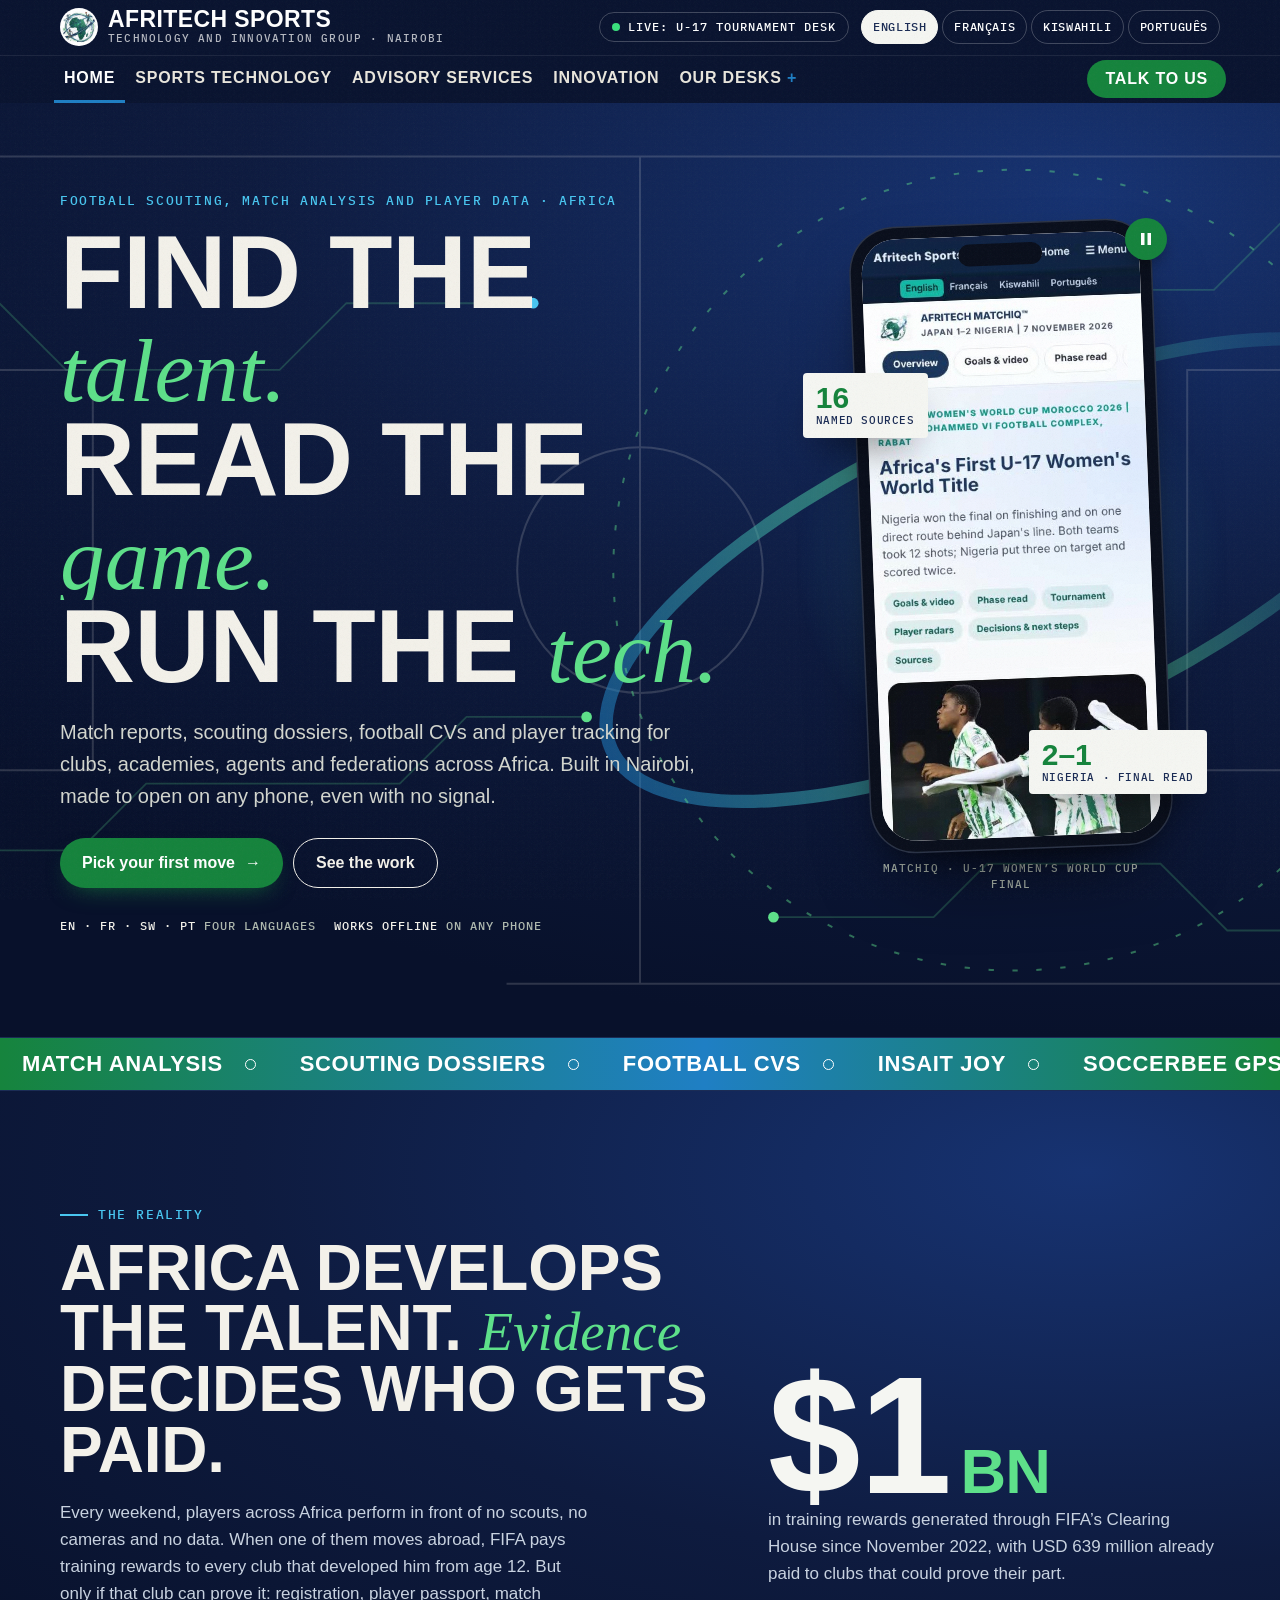
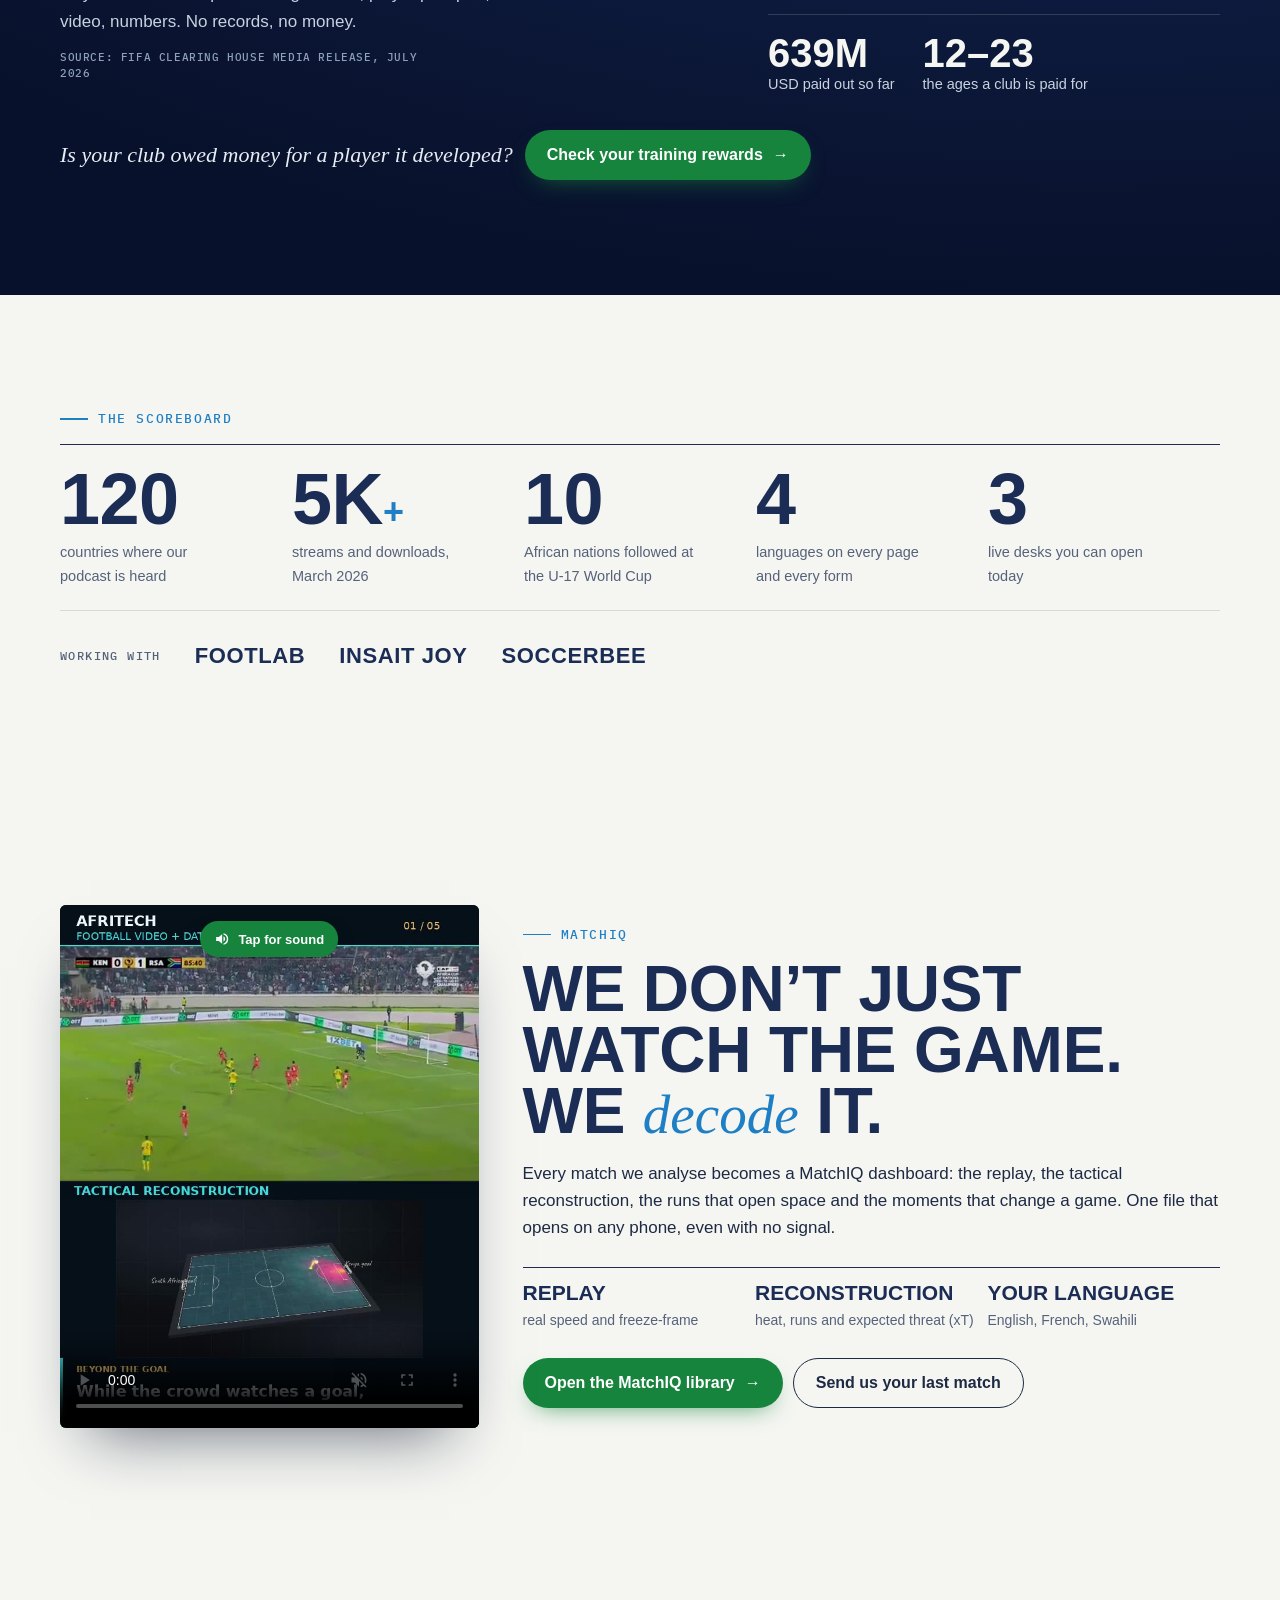
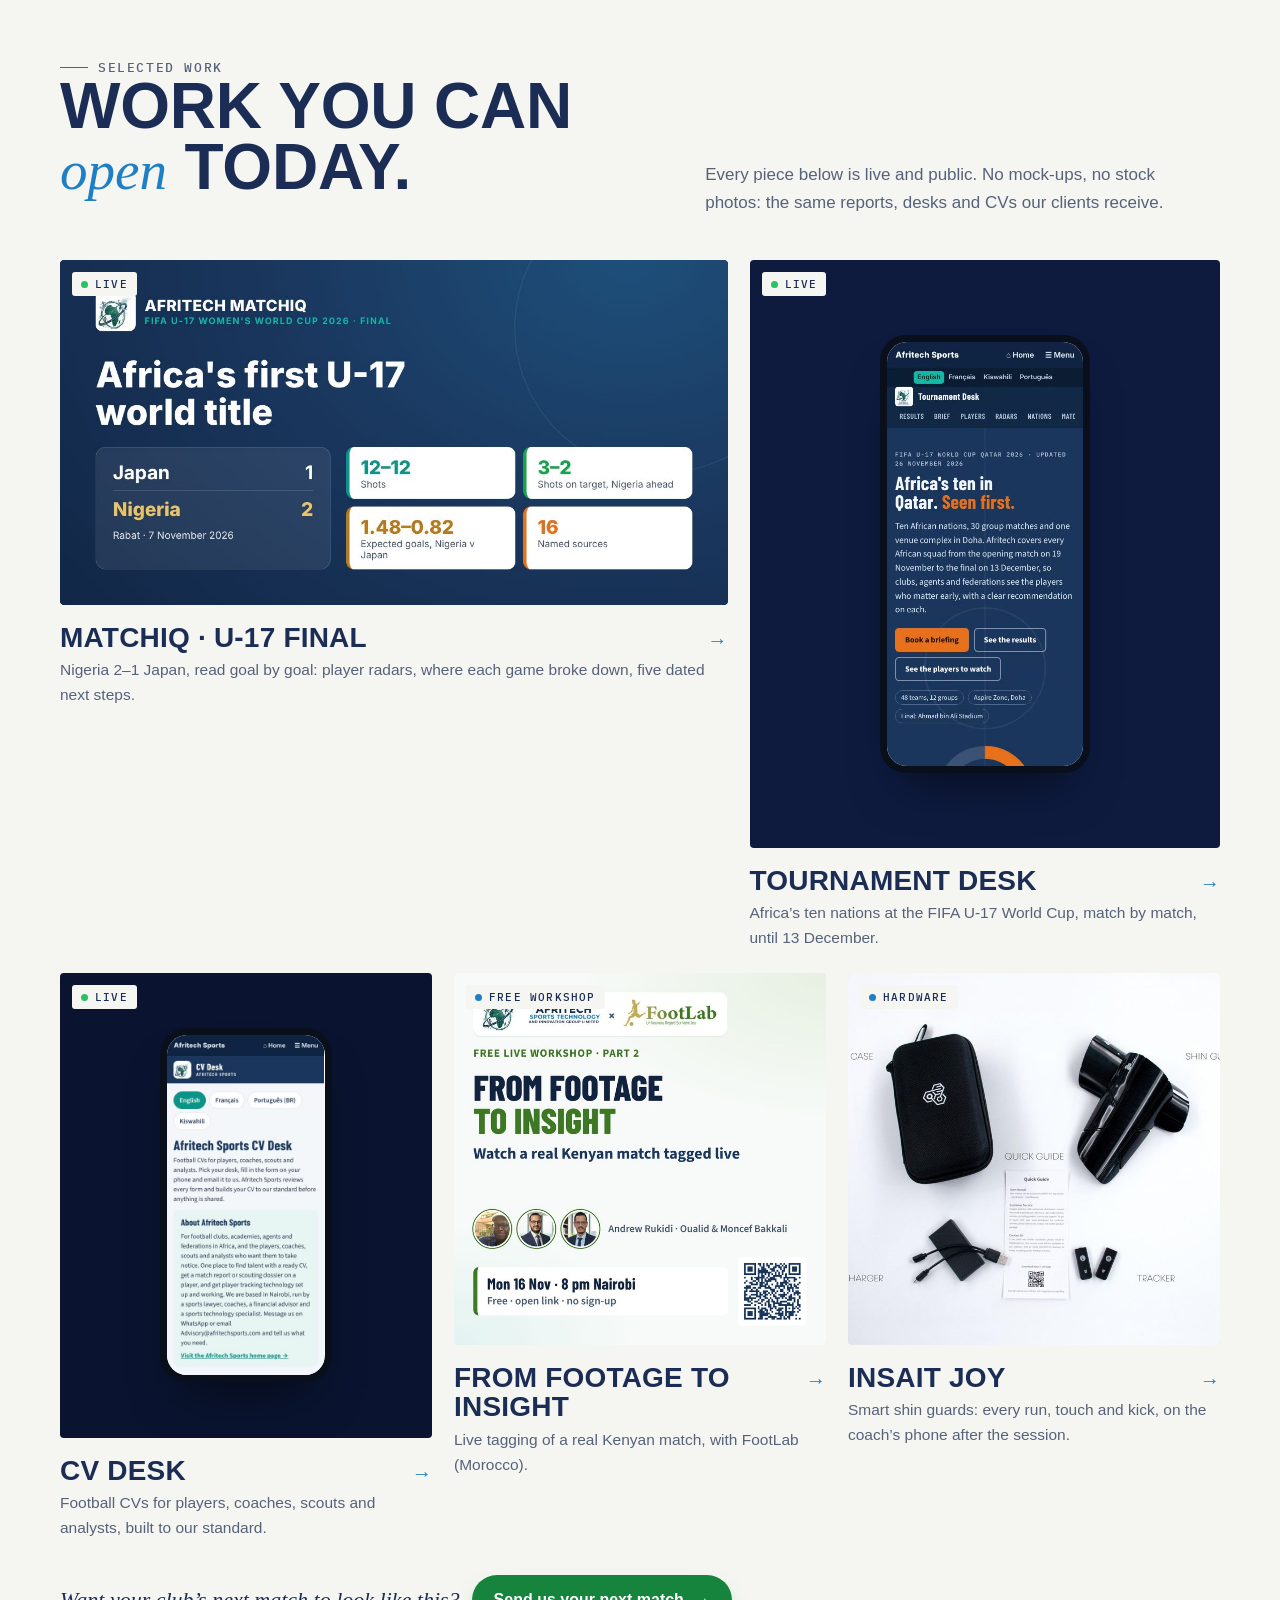
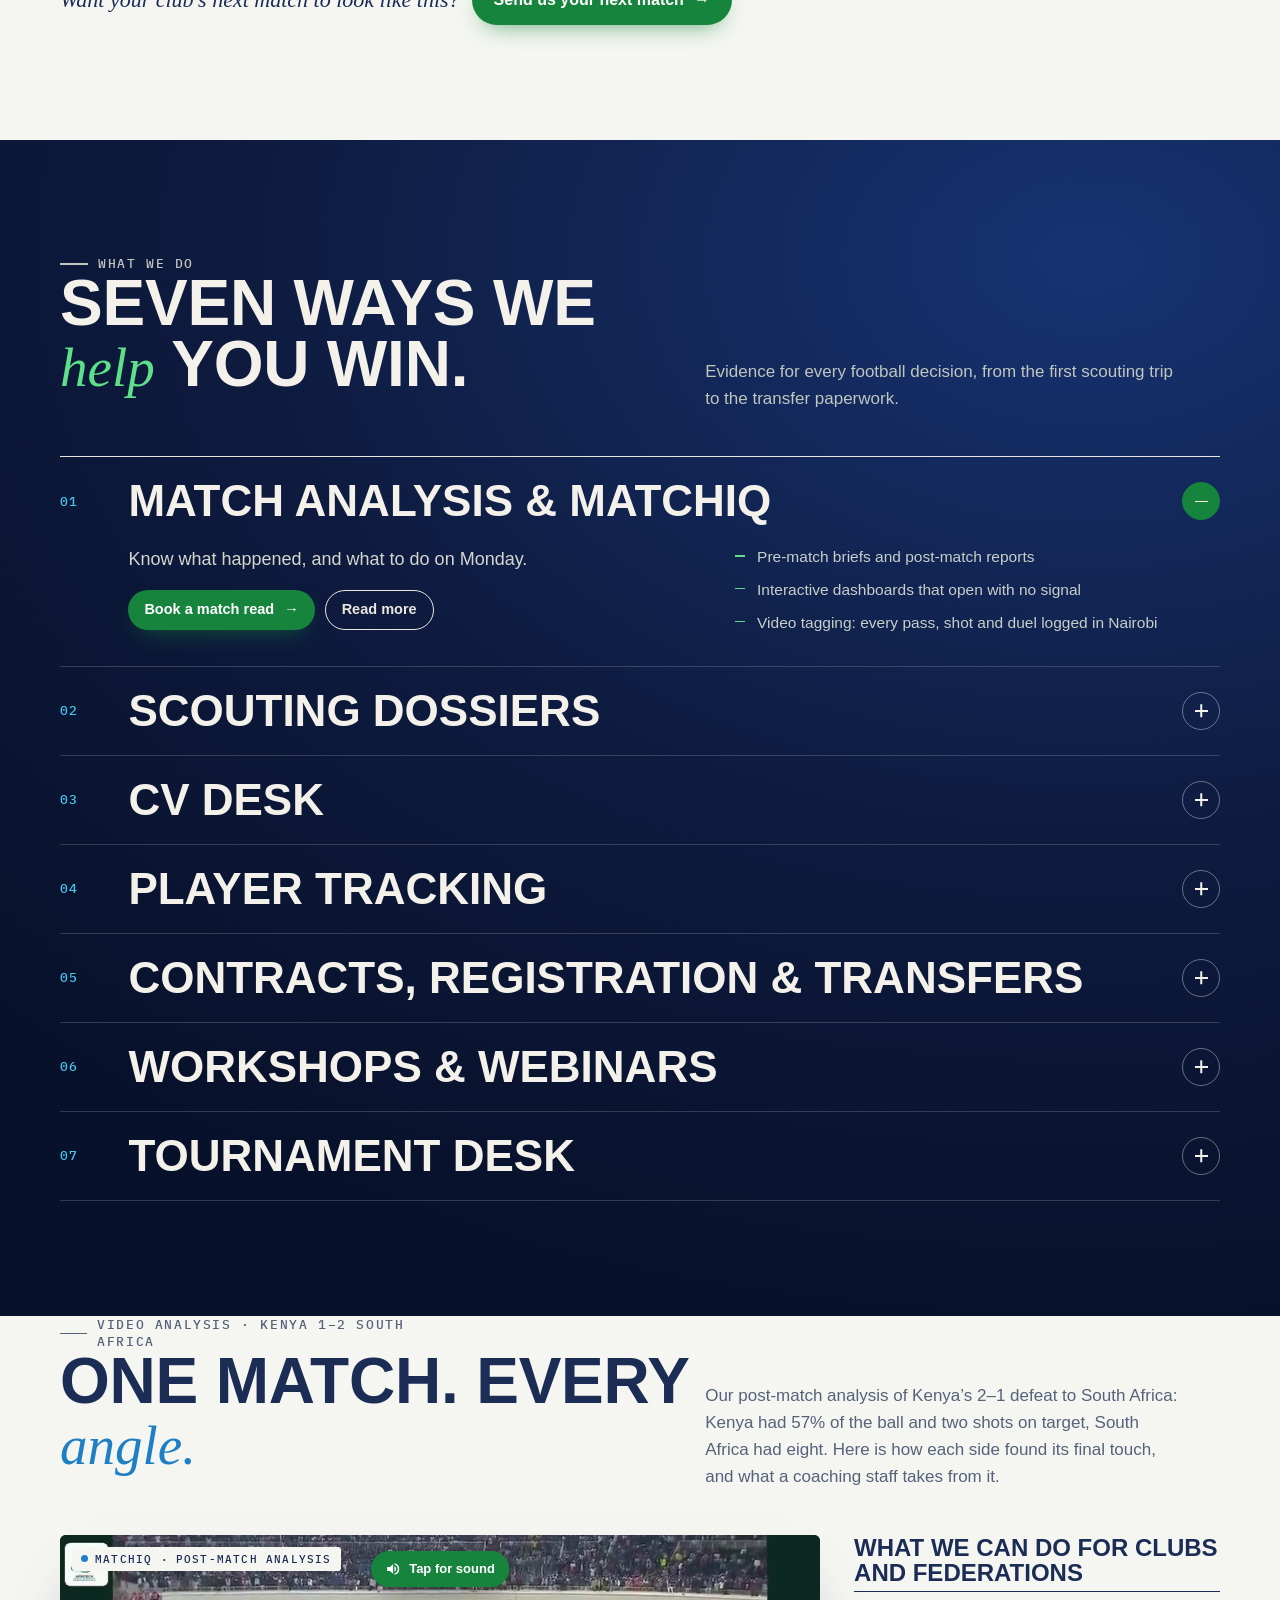
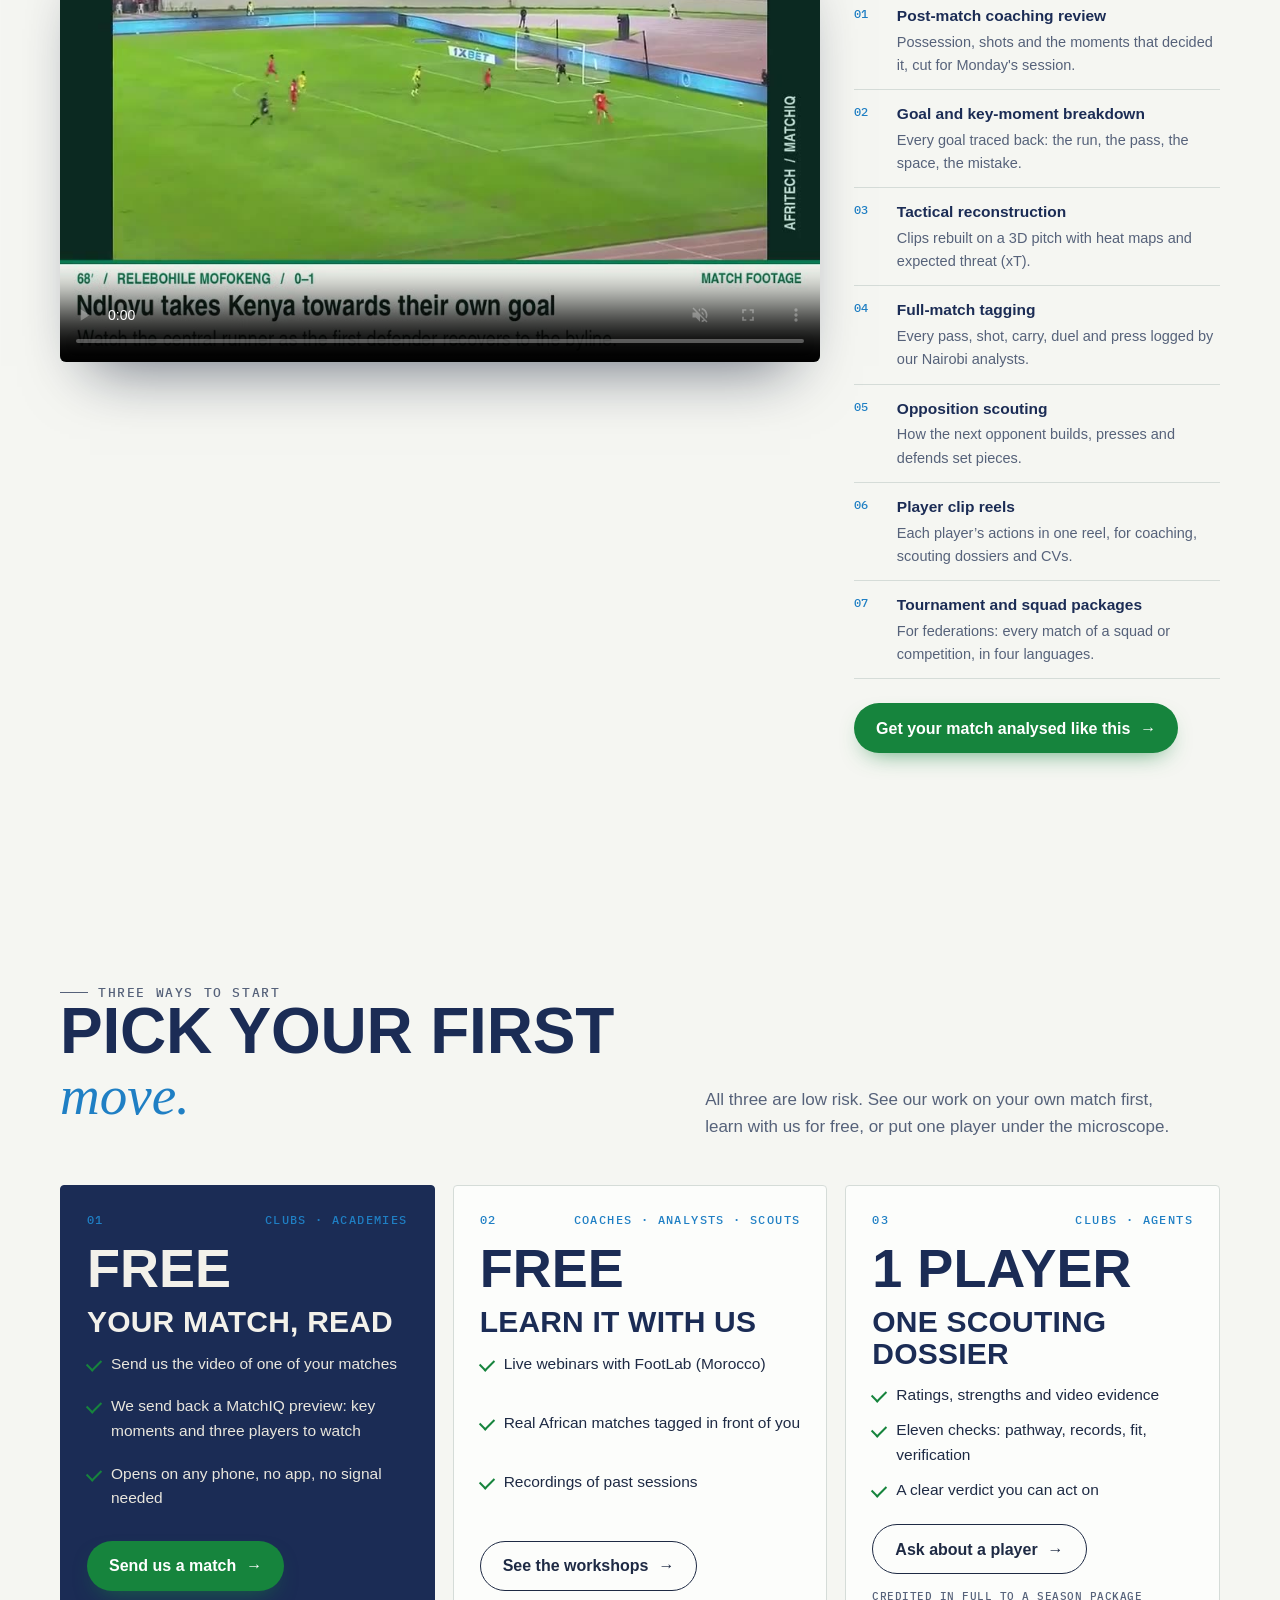
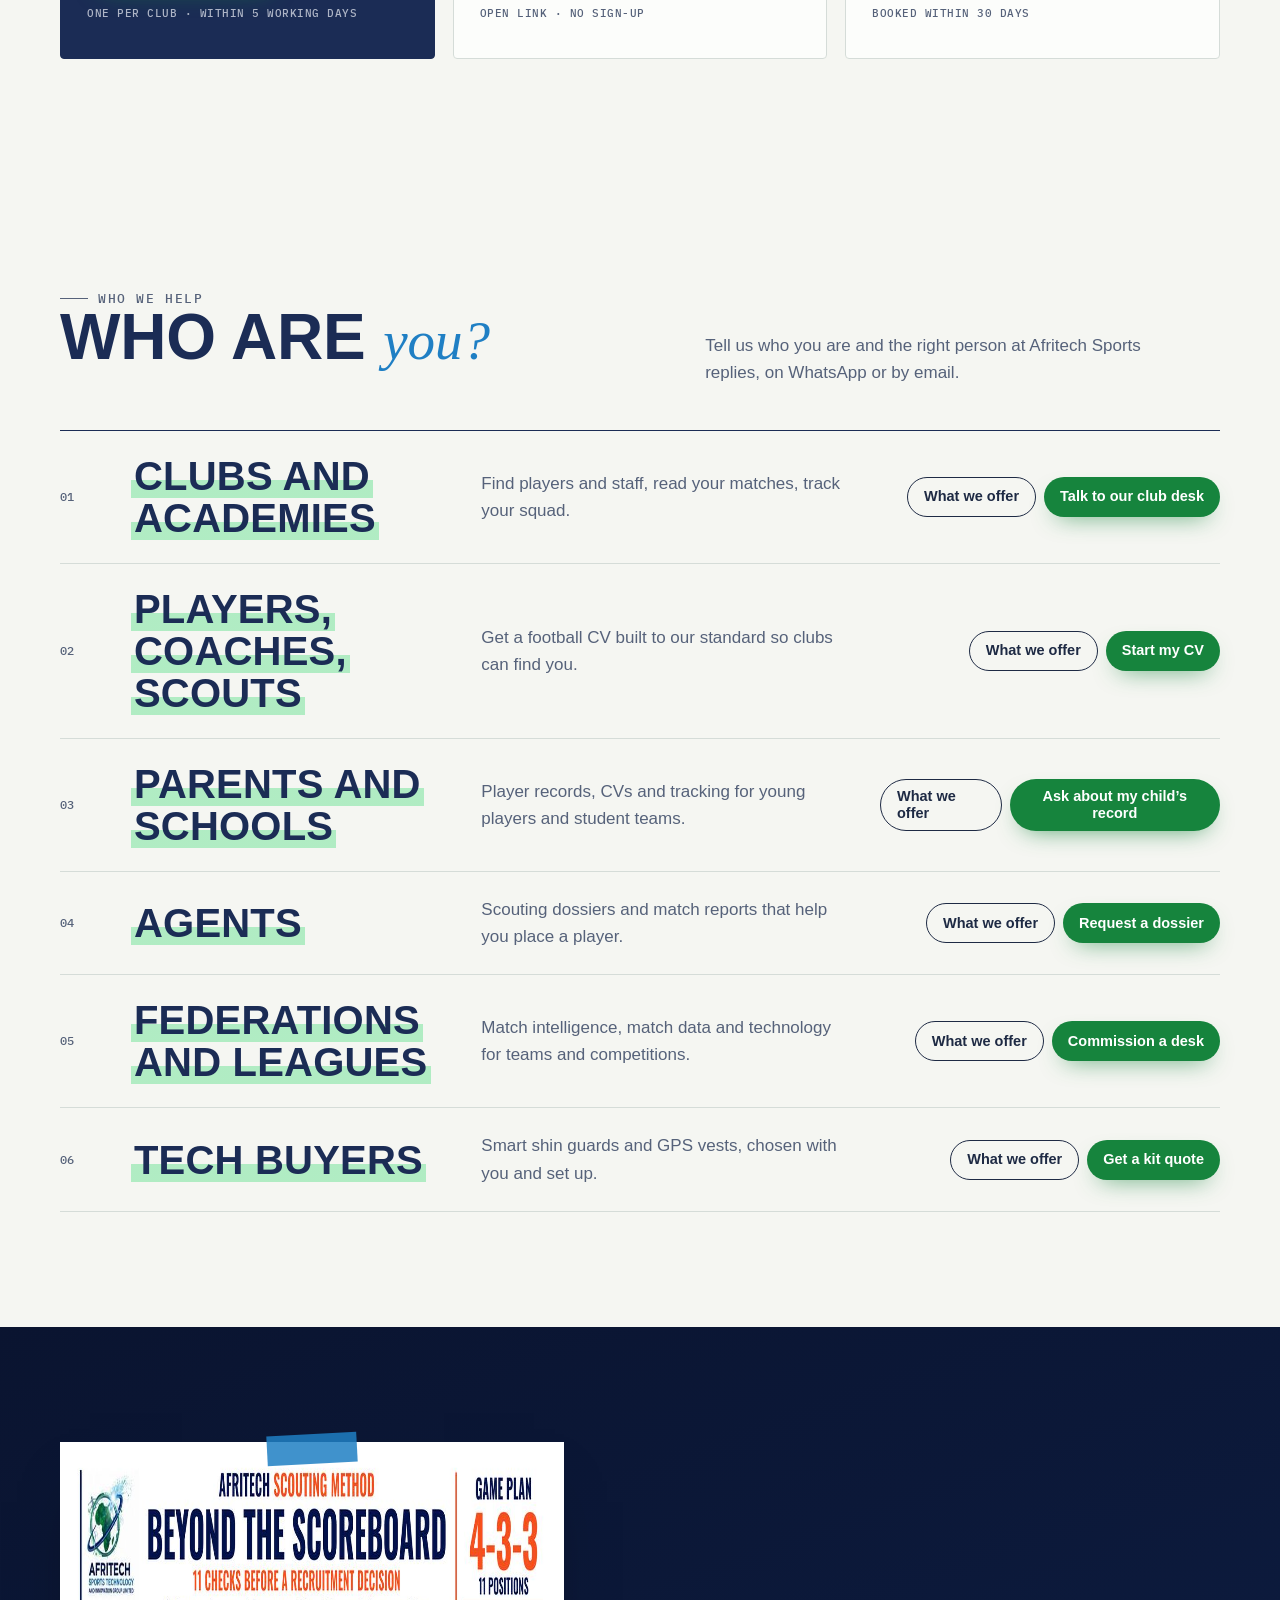
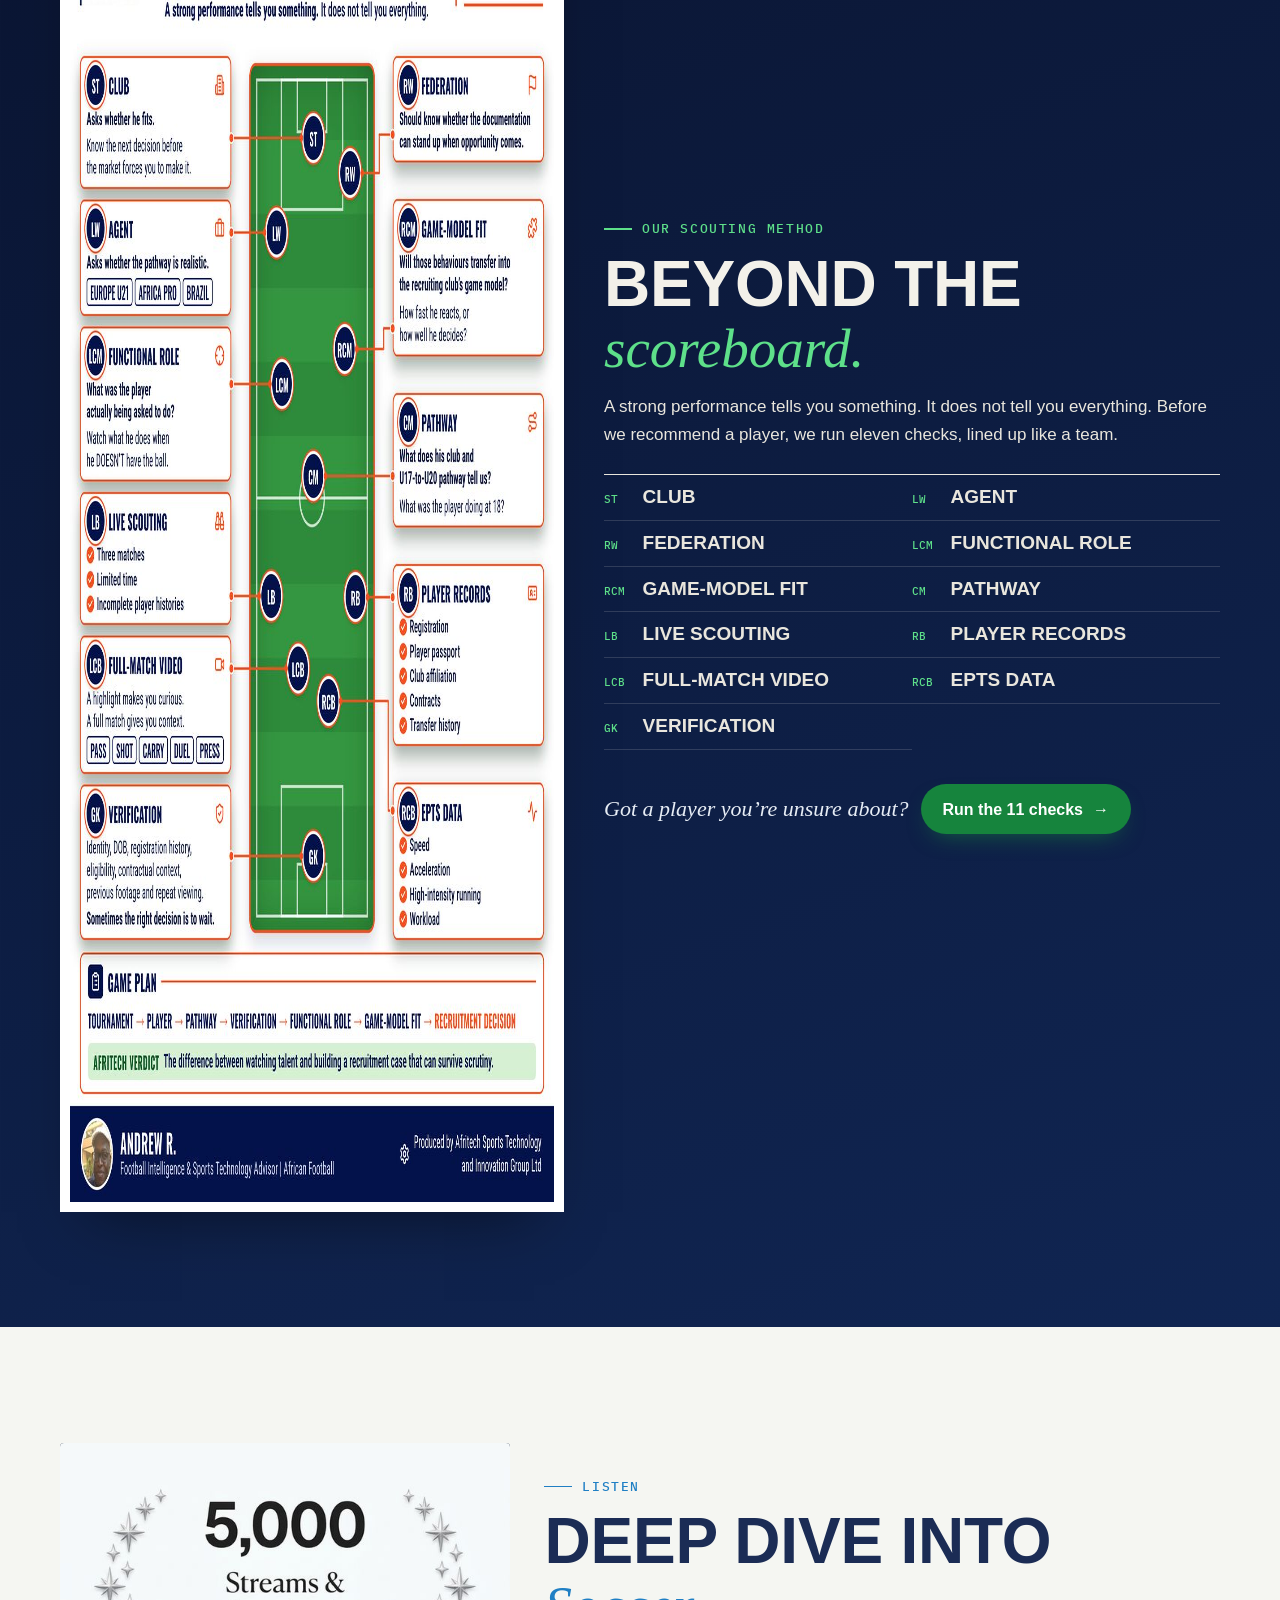
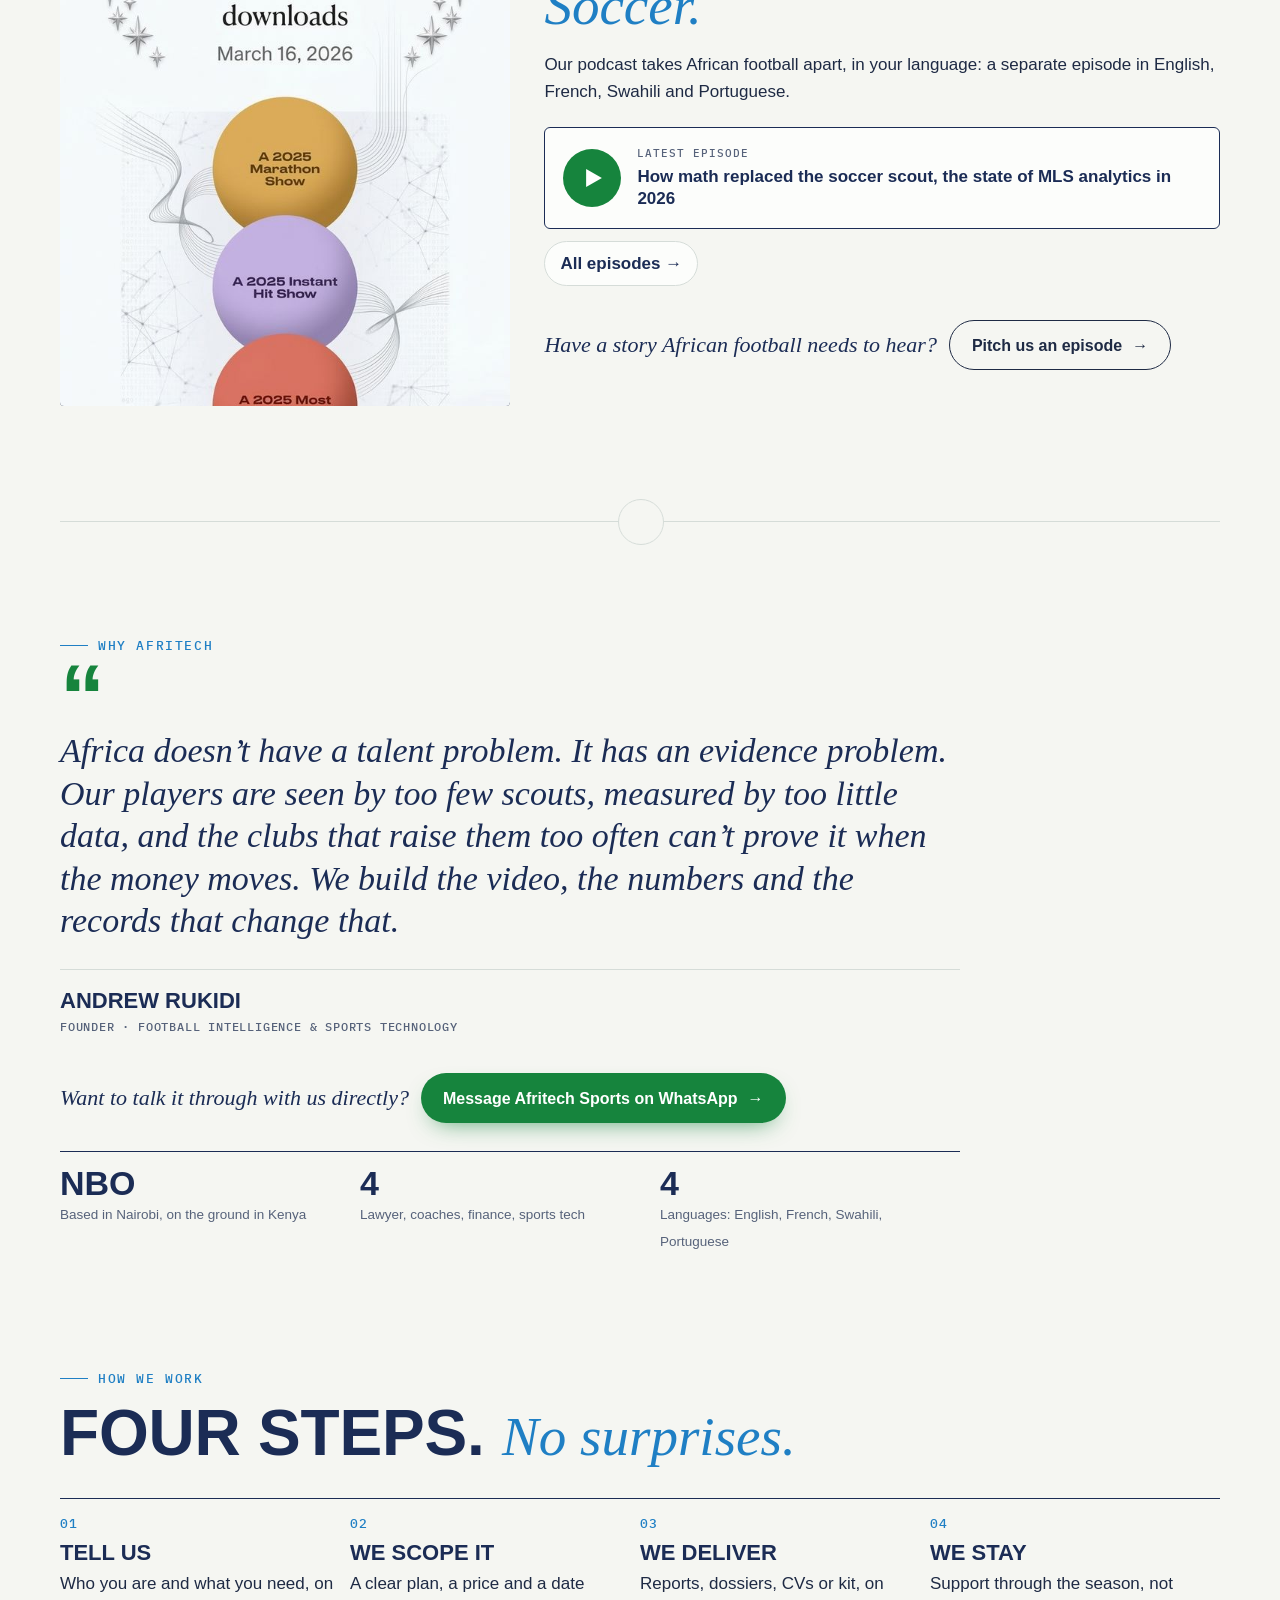
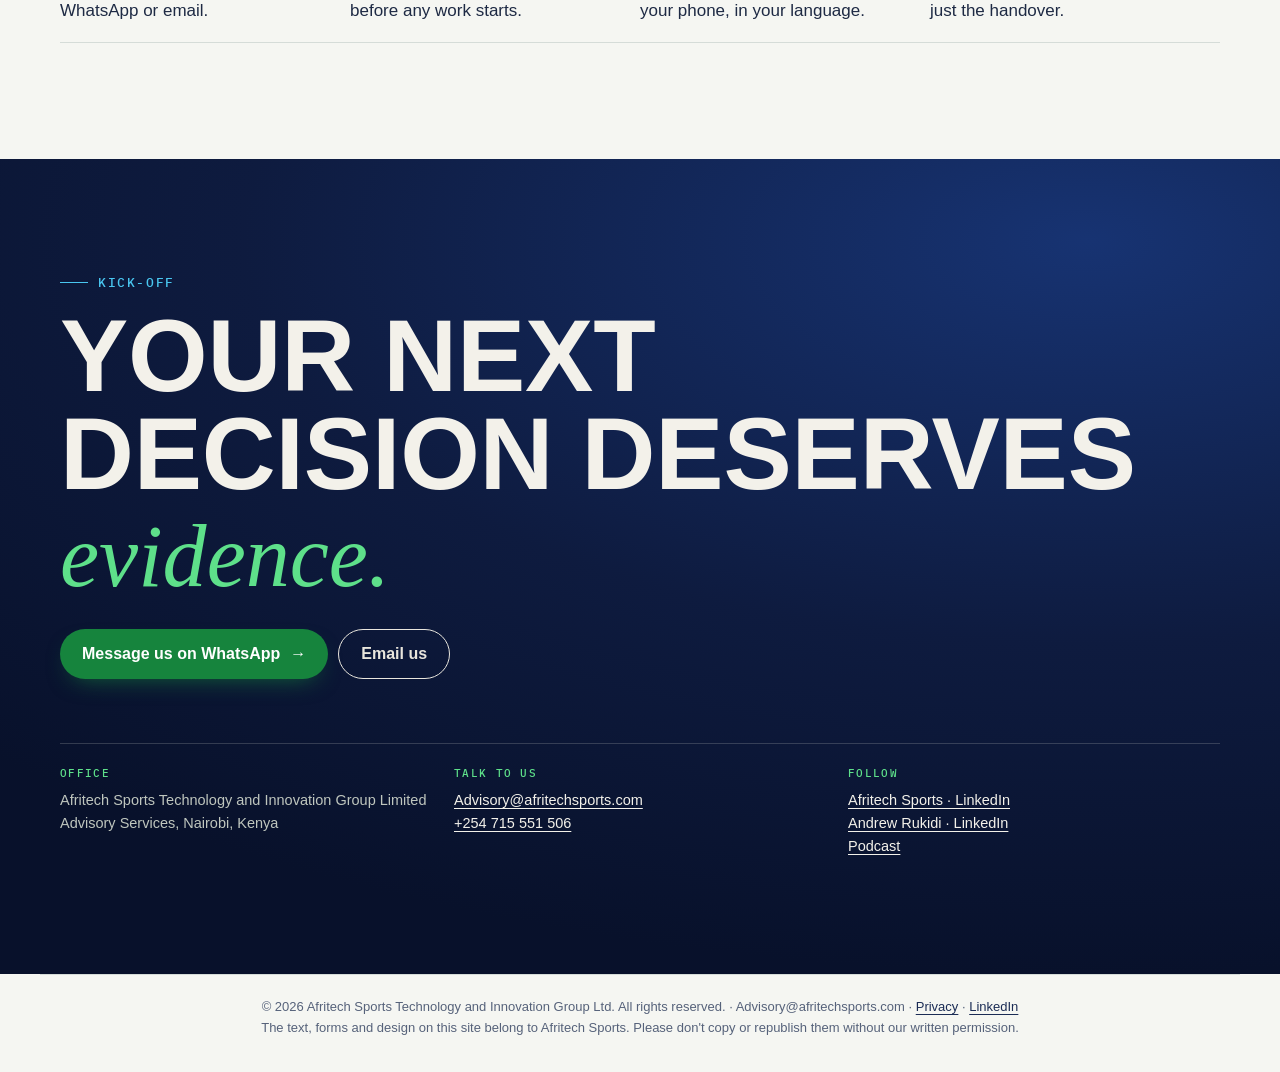
==== commit b56fd861: "Founder block: no images, contact goes to Afritech Sports - Remove the founder photo and logo from t" ====
--- a/index.html
+++ b/index.html
@@ -106,12 +106,11 @@
 <div class="player" data-player><div class="pb"><button class="playb" type="button" aria-label="Play the latest episode"><svg viewBox="0 0 14 16"><path d="M0 0l14 8-14 8z"/></svg></button><div class="ep"><small><span class="t t-en" lang="en">Latest episode</span><span class="t t-fr" lang="fr">Dernier épisode</span><span class="t t-sw" lang="sw">Kipindi kipya</span><span class="t t-pt" lang="pt">Último episódio</span></small><span data-ep></span></div></div></div>
 <div class="pods"><a href="innovation/#podcast"><span class="t t-en" lang="en">All episodes</span><span class="t t-fr" lang="fr">Tous les épisodes</span><span class="t t-sw" lang="sw">Vipindi vyote</span><span class="t t-pt" lang="pt">Todos os episódios</span> →</a></div>
 <div class="cta-line"><p class="t t-en" lang="en">Have a story African football needs to hear?</p><p class="t t-fr" lang="fr">Une histoire que le football africain doit entendre ?</p><p class="t t-sw" lang="sw">Una hadithi ambayo soka la Afrika linahitaji kusikia?</p><p class="t t-pt" lang="pt">Tem uma história que o futebol africano precisa ouvir?</p><button type="button" class="btn ghost" data-pick="media" data-topic='{&quot;en&quot;: &quot;Podcast&quot;, &quot;fr&quot;: &quot;Podcast&quot;, &quot;sw&quot;: &quot;Podikasti&quot;, &quot;pt&quot;: &quot;Podcast&quot;}'><span class="t t-en" lang="en">Pitch us an episode</span><span class="t t-fr" lang="fr">Proposez-nous un épisode</span><span class="t t-sw" lang="sw">Tupendekezee kipindi</span><span class="t t-pt" lang="pt">Sugira um episódio</span> <span class="ar" aria-hidden="true">→</span></button></div>
-</div></div></div></section><section class="sx" id="about" style="padding-top:0"><div class="in"><div class="half" style="margin:0 0 clamp(64px,9vw,120px)"></div><div class="fd">
-<div class="emb rv"><img src="assets/media/afritech-logo.jpg" alt="Afritech Sports Technology and Innovation Group Limited logo" width="900" height="900" loading="lazy"></div>
+</div></div></div></section><section class="sx" id="about" style="padding-top:0"><div class="in"><div class="half" style="margin:0 0 clamp(64px,9vw,120px)"></div><div class="fd solo">
 <div><p class="kick"><span class="t t-en" lang="en">Why Afritech</span><span class="t t-fr" lang="fr">Pourquoi Afritech</span><span class="t t-sw" lang="sw">Kwa nini Afritech</span><span class="t t-pt" lang="pt">Por que a Afritech</span></p>
 <blockquote><span class="t t-en" lang="en">Africa doesn’t have a talent problem. It has an evidence problem. Our players are seen by too few scouts, measured by too little data, and the clubs that raise them too often can’t prove it when the money moves. We build the video, the numbers and the records that change that.</span><span class="t t-fr" lang="fr">L’Afrique n’a pas un problème de talent. Elle a un problème de preuves. Nos joueurs sont vus par trop peu de recruteurs, mesurés par trop peu de données, et les clubs qui les forment peinent trop souvent à le prouver quand l’argent circule. Nous produisons la vidéo, les chiffres et les dossiers qui changent cela.</span><span class="t t-sw" lang="sw">Afrika haina tatizo la vipaji. Ina tatizo la ushahidi. Wachezaji wetu wanaonekana na maskauti wachache mno, wanapimwa kwa data kidogo mno, na klabu zinazowakuza mara nyingi hazina njia ya kuthibitisha pesa zinapohama. Tunatengeneza video, takwimu na kumbukumbu zinazobadilisha hilo.</span><span class="t t-pt" lang="pt">A África não tem um problema de talento. Tem um problema de evidências. Nossos jogadores são vistos por poucos olheiros, medidos por poucos dados, e os clubes que os formam muitas vezes não conseguem provar isso quando o dinheiro circula. Nós produzimos o vídeo, os números e os registros que mudam isso.</span></blockquote>
-<div class="sig"><img src="assets/media/andrew.jpg" alt="Andrew Rukidi" width="60" height="60" loading="lazy"><div><b>Andrew Rukidi</b><span><span class="t t-en" lang="en">Founder · Football intelligence & sports technology</span><span class="t t-fr" lang="fr">Fondateur · Intelligence football & technologie sportive</span><span class="t t-sw" lang="sw">Mwanzilishi · Ujasusi wa soka na teknolojia ya michezo</span><span class="t t-pt" lang="pt">Fundador · Inteligência de futebol e tecnologia esportiva</span></span></div></div>
-<div class="cta-line"><p class="t t-en" lang="en">Want to talk it through with me directly?</p><p class="t t-fr" lang="fr">Vous voulez en parler directement avec moi ?</p><p class="t t-sw" lang="sw">Ungependa tuzungumze moja kwa moja?</p><p class="t t-pt" lang="pt">Quer conversar diretamente comigo?</p><button type="button" class="btn go1" data-pick=""><span class="t t-en" lang="en">Message Andrew on WhatsApp</span><span class="t t-fr" lang="fr">Écrire à Andrew sur WhatsApp</span><span class="t t-sw" lang="sw">Mtumie Andrew ujumbe WhatsApp</span><span class="t t-pt" lang="pt">Fale com o Andrew no WhatsApp</span> <span class="ar" aria-hidden="true">→</span></button></div>
+<div class="sig"><div><b>Andrew Rukidi</b><span><span class="t t-en" lang="en">Founder · Football intelligence & sports technology</span><span class="t t-fr" lang="fr">Fondateur · Intelligence football & technologie sportive</span><span class="t t-sw" lang="sw">Mwanzilishi · Ujasusi wa soka na teknolojia ya michezo</span><span class="t t-pt" lang="pt">Fundador · Inteligência de futebol e tecnologia esportiva</span></span></div></div>
+<div class="cta-line"><p class="t t-en" lang="en">Want to talk it through with us directly?</p><p class="t t-fr" lang="fr">Vous voulez en parler directement avec nous ?</p><p class="t t-sw" lang="sw">Ungependa kuzungumza nasi moja kwa moja?</p><p class="t t-pt" lang="pt">Quer conversar diretamente com a gente?</p><button type="button" class="btn go1" data-pick=""><span class="t t-en" lang="en">Message Afritech Sports on WhatsApp</span><span class="t t-fr" lang="fr">Écrire à Afritech Sports sur WhatsApp</span><span class="t t-sw" lang="sw">Tumia Afritech Sports ujumbe WhatsApp</span><span class="t t-pt" lang="pt">Fale com a Afritech Sports no WhatsApp</span> <span class="ar" aria-hidden="true">→</span></button></div>
 <div class="facts"><div><b>NBO</b><span><span class="t t-en" lang="en">Based in Nairobi, on the ground in Kenya</span><span class="t t-fr" lang="fr">Basés à Nairobi, sur le terrain au Kenya</span><span class="t t-sw" lang="sw">Tuko Nairobi, uwanjani Kenya</span><span class="t t-pt" lang="pt">Em Nairóbi, presentes no Quênia</span></span></div><div><b>4</b><span><span class="t t-en" lang="en">Lawyer, coaches, finance, sports tech</span><span class="t t-fr" lang="fr">Avocat, entraîneurs, finance, tech sportive</span><span class="t t-sw" lang="sw">Mwanasheria, makocha, fedha, teknolojia</span><span class="t t-pt" lang="pt">Advogado, treinadores, finanças, tecnologia</span></span></div><div><b>4</b><span><span class="t t-en" lang="en">Languages: English, French, Swahili, Portuguese</span><span class="t t-fr" lang="fr">Langues : anglais, français, swahili, portugais</span><span class="t t-sw" lang="sw">Lugha: Kiingereza, Kifaransa, Kiswahili, Kireno</span><span class="t t-pt" lang="pt">Idiomas: inglês, francês, suaíli, português</span></span></div></div>
 </div></div></div></section><section class="sx" style="padding-top:0"><div class="in"><p class="kick"><span class="t t-en" lang="en">How we work</span><span class="t t-fr" lang="fr">Notre façon de travailler</span><span class="t t-sw" lang="sw">Jinsi tunavyofanya kazi</span><span class="t t-pt" lang="pt">Como trabalhamos</span></p><h2><span class="t t-en" lang="en">Four steps. <em>No surprises.</em></span><span class="t t-fr" lang="fr">Quatre étapes. <em>Aucune surprise.</em></span><span class="t t-sw" lang="sw">Hatua nne. <em>Hakuna mshangao.</em></span><span class="t t-pt" lang="pt">Quatro passos. <em>Sem surpresas.</em></span></h2><div class="steps" style="margin-top:34px"><div class="st rv"><b><span class="t t-en" lang="en">Tell us</span><span class="t t-fr" lang="fr">Dites-nous</span><span class="t t-sw" lang="sw">Tuambie</span><span class="t t-pt" lang="pt">Conte pra gente</span></b><span class="t t-en" lang="en">Who you are and what you need, on WhatsApp or email.</span><span class="t t-fr" lang="fr">Qui vous êtes et ce dont vous avez besoin, sur WhatsApp ou par e-mail.</span><span class="t t-sw" lang="sw">Wewe ni nani na unahitaji nini, kwa WhatsApp au barua pepe.</span><span class="t t-pt" lang="pt">Quem você é e o que precisa, no WhatsApp ou por e-mail.</span></div><div class="st rv"><b><span class="t t-en" lang="en">We scope it</span><span class="t t-fr" lang="fr">Nous cadrons</span><span class="t t-sw" lang="sw">Tunapanga</span><span class="t t-pt" lang="pt">A gente define</span></b><span class="t t-en" lang="en">A clear plan, a price and a date before any work starts.</span><span class="t t-fr" lang="fr">Un plan clair, un prix et une date avant tout travail.</span><span class="t t-sw" lang="sw">Mpango wa wazi, bei na tarehe kabla ya kazi kuanza.</span><span class="t t-pt" lang="pt">Um plano claro, um preço e uma data antes de começar.</span></div><div class="st rv"><b><span class="t t-en" lang="en">We deliver</span><span class="t t-fr" lang="fr">Nous livrons</span><span class="t t-sw" lang="sw">Tunawasilisha</span><span class="t t-pt" lang="pt">A gente entrega</span></b><span class="t t-en" lang="en">Reports, dossiers, CVs or kit, on your phone, in your language.</span><span class="t t-fr" lang="fr">Rapports, dossiers, CV ou matériel, sur votre téléphone, dans votre langue.</span><span class="t t-sw" lang="sw">Ripoti, CV au vifaa, kwenye simu yako, kwa lugha yako.</span><span class="t t-pt" lang="pt">Relatórios, dossiês, currículos ou equipamento, no seu celular, no seu idioma.</span></div><div class="st rv"><b><span class="t t-en" lang="en">We stay</span><span class="t t-fr" lang="fr">Nous restons</span><span class="t t-sw" lang="sw">Tunabaki nawe</span><span class="t t-pt" lang="pt">A gente fica</span></b><span class="t t-en" lang="en">Support through the season, not just the handover.</span><span class="t t-fr" lang="fr">Un suivi toute la saison, pas seulement à la livraison.</span><span class="t t-sw" lang="sw">Msaada msimu mzima, si siku ya kukabidhi tu.</span><span class="t t-pt" lang="pt">Suporte durante a temporada, não só na entrega.</span></div></div></div></section><section class="sx dark final" id="contact"><div class="in">
 <p class="kick"><span class="t t-en" lang="en">Kick-off</span><span class="t t-fr" lang="fr">Coup d’envoi</span><span class="t t-sw" lang="sw">Mwanzo wa mchezo</span><span class="t t-pt" lang="pt">Pontapé inicial</span></p>
--- a/assets/site.css
+++ b/assets/site.css
@@ -415,3 +415,4 @@
 .dark .cta-line p,.ink .cta-line p{color:#E7EDF5}
 .svc .body .acts{margin-top:16px}
 @media (prefers-reduced-motion:reduce){.orb,.pulse,.node,.bit,.sound{animation:none}}
+.fd.solo{grid-template-columns:1fr;max-width:900px}
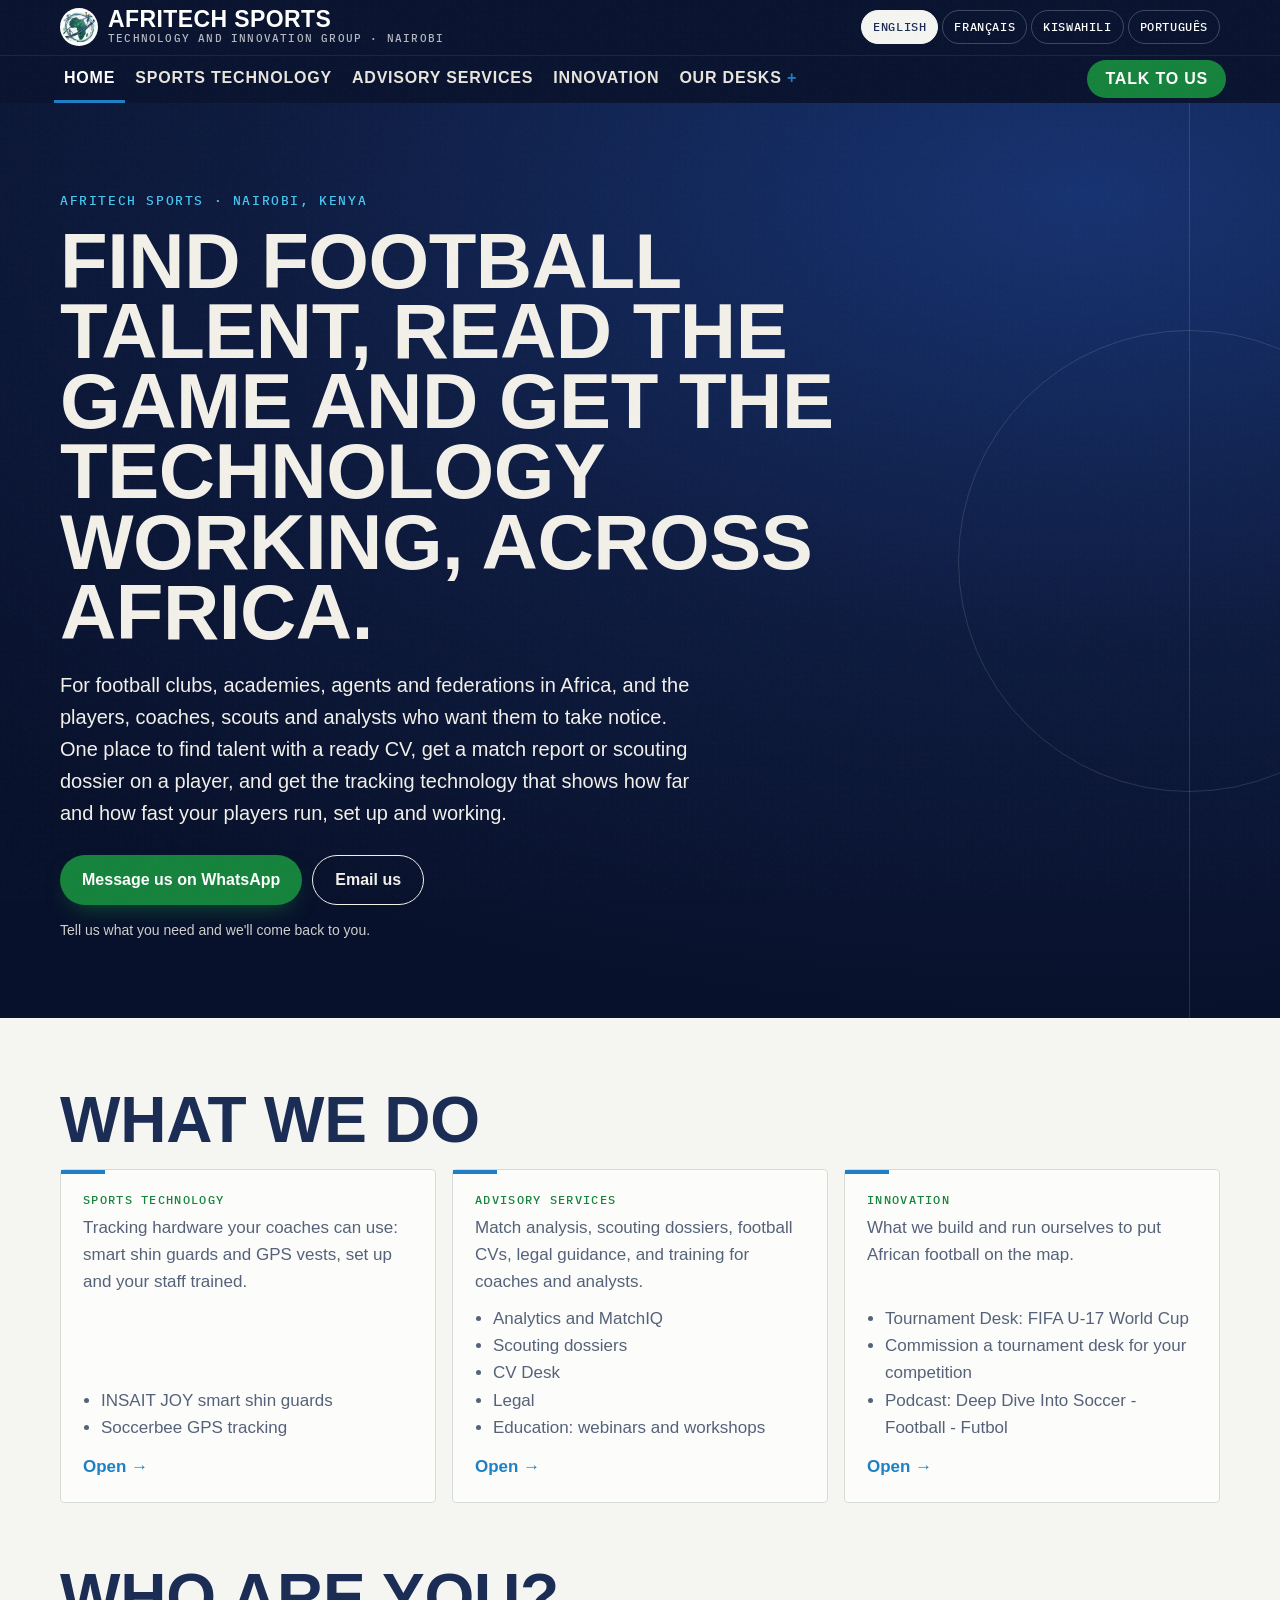
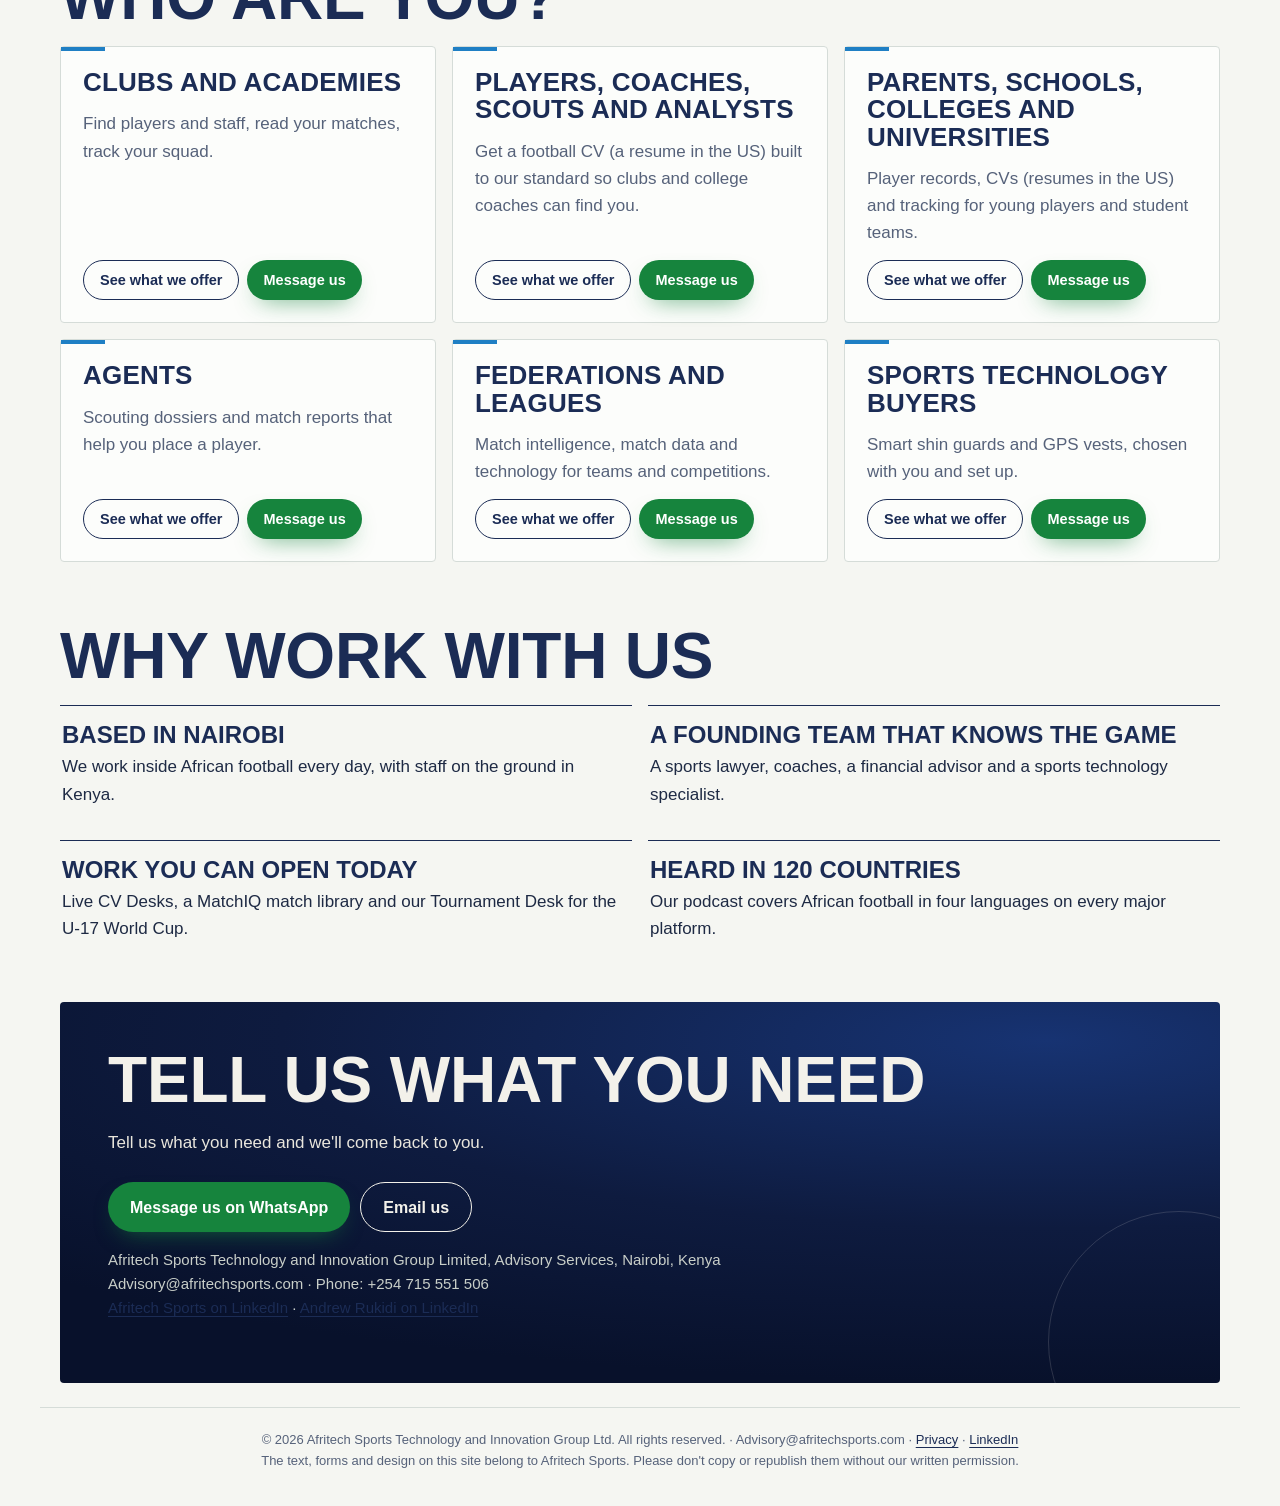
==== commit a8be6a0f: "Publish: Matchday 9 and round of 32 news; Innovation desk card into the knockout rounds Co-Authored-" ====
--- a/index.html
+++ b/index.html
@@ -1,125 +1,21 @@
-<!doctype html><html lang="en" class="no-js"><head><meta charset="utf-8"><meta name="theme-color" content="#0B2A21">
+<!doctype html><html lang="en"><head><meta charset="utf-8">
 <meta name="viewport" content="width=device-width,initial-scale=1,viewport-fit=cover">
-<meta name="robots" content="noai, noimageai"><meta name="afritech-ref" content="AFTSCQIU3JXU">
+<meta name="robots" content="noai, noimageai"><meta name="afritech-ref" content="AFTSFU2JDMX4">
 <meta name="copyright" content="© 2026 Afritech Sports Technology and Innovation Group Limited">
-<title>Afritech Sports | Football scouting, match analysis and player data for African football</title><meta name="description" content="African football talent, backed by evidence. Afritech Sports in Nairobi delivers scouting dossiers, MatchIQ match analysis, video analysis, football CVs, GPS player tracking and FIFA training-reward guidance for clubs, academies, agents and federations, in English, French, Swahili and Portuguese.">
-<meta property="og:title" content="Afritech Sports | Football scouting, match analysis and player data for African football"><meta property="og:description" content="African football talent, backed by evidence. Afritech Sports in Nairobi delivers scouting dossiers, MatchIQ match analysis, video analysis, football CVs, GPS player tracking and FIFA training-reward guidance for clubs, academies, agents and federations, in English, French, Swahili and Portuguese."><meta property="og:url" content="https://afritechsports.github.io/"><meta property="og:type" content="website"><meta property="og:image" content="https://afritechsports.github.io/assets/img/share.jpg">
+<title>Afritech Sports | Afritech Sports Technology and Innovation Group, Nairobi</title><meta name="description" content="Afritech Sports Technology and Innovation Group (Afritech Sports), Nairobi: player tracking technology, match analysis, scouting dossiers, football CVs, legal guidance, training and innovation for African football.">
+<meta property="og:title" content="Afritech Sports | Afritech Sports Technology and Innovation Group, Nairobi"><meta property="og:description" content="Afritech Sports Technology and Innovation Group (Afritech Sports), Nairobi: player tracking technology, match analysis, scouting dossiers, football CVs, legal guidance, training and innovation for African football."><meta property="og:url" content="https://afritechsports.github.io/"><meta property="og:type" content="website"><meta property="og:image" content="https://afritechsports.github.io/assets/img/share.jpg">
 <meta name="twitter:card" content="summary_large_image"><link rel="canonical" href="https://afritechsports.github.io/">
 <link rel="alternate" hreflang="en" href="https://afritechsports.github.io/?lang=en"><link rel="alternate" hreflang="fr" href="https://afritechsports.github.io/?lang=fr"><link rel="alternate" hreflang="sw" href="https://afritechsports.github.io/?lang=sw"><link rel="alternate" hreflang="pt-BR" href="https://afritechsports.github.io/?lang=pt">
 <script type="application/ld+json">{"@context": "https://schema.org", "@type": "WebSite", "name": "Afritech Sports", "alternateName": ["Afritech Sports Technology and Innovation Group", "Afritech Sports Technology and Innovation Group Limited", "afritechsports"], "url": "https://afritechsports.github.io/"}</script><script type="application/ld+json">{"@context": "https://schema.org", "@type": "Organization", "name": "Afritech Sports", "legalName": "Afritech Sports Technology and Innovation Group Limited", "alternateName": ["Afritech Sports Technology and Innovation Group", "Afritech Sports Technology and Innovation Group Ltd"], "url": "https://afritechsports.github.io/", "logo": "https://afritechsports.github.io/assets/img/logo.jpg", "email": "Advisory@afritechsports.com", "telephone": "+254715551506", "address": {"@type": "PostalAddress", "addressLocality": "Nairobi", "addressCountry": "KE"}, "sameAs": ["https://www.linkedin.com/company/afritech-sports-technology-and-innovation-group-limited/", "https://afritech-advisory.github.io/Afritech-Advisory-afritech-tournament-desk/"]}</script><link rel="icon" href="assets/img/logo.jpg"><link rel="stylesheet" href="assets/site.css">
-<link rel="preload" href="assets/fonts/bsd-800.woff2" as="font" type="font/woff2" crossorigin><link rel="preload" href="assets/fonts/plex-400.woff2" as="font" type="font/woff2" crossorigin>
-</head><body data-base=""><!-- Afritech Sports reference AFTSCQIU3JXU --><span aria-hidden="true" style="position:absolute;left:-10000px;width:1px;height:1px;overflow:hidden">Afritech Sports reference AFTSCQIU3JXU</span>
+</head><body data-base=""><!-- Afritech Sports reference AFTSFU2JDMX4 --><span aria-hidden="true" style="position:absolute;left:-10000px;width:1px;height:1px;overflow:hidden">Afritech Sports reference AFTSFU2JDMX4</span>
 <input type="radio" name="lang" id="l-en" class="lr" checked><input type="radio" name="lang" id="l-fr" class="lr"><input type="radio" name="lang" id="l-sw" class="lr"><input type="radio" name="lang" id="l-pt" class="lr">
 <header class="top"><div class="top-in"><a class="brand" href="./"><img src="assets/img/logo.jpg" alt="Afritech Sports emblem" width="40" height="40"><b>Afritech Sports<small>Technology and Innovation Group · Nairobi</small></b></a>
-<a class="live" href="https://afritech-advisory.github.io/Afritech-Advisory-afritech-tournament-desk/qatar-u17-2026/" target="_blank" rel="noopener"><i></i><span class="t t-en" lang="en">Live: U-17 Tournament Desk</span><span class="t t-fr" lang="fr">En direct : Desk U-17</span><span class="t t-sw" lang="sw">Moja kwa moja: Dawati la U-17</span><span class="t t-pt" lang="pt">Ao vivo: Mesa Sub-17</span></a><div class="langs" role="group" aria-label="Language"><label for="l-en">English</label><label for="l-fr">Français</label><label for="l-sw">Kiswahili</label><label for="l-pt">Português</label></div></div><nav class="nav" aria-label="Main"><div class="nav-in"><div class="nl"><a href="./" class="on" aria-current=page><span class="t t-en" lang="en">Home</span><span class="t t-fr" lang="fr">Accueil</span><span class="t t-sw" lang="sw">Nyumbani</span><span class="t t-pt" lang="pt">Início</span></a><a href="technology/" class=""><span class="t t-en" lang="en">Sports Technology</span><span class="t t-fr" lang="fr">Technologie sportive</span><span class="t t-sw" lang="sw">Teknolojia ya Michezo</span><span class="t t-pt" lang="pt">Tecnologia Esportiva</span></a><a href="advisory/" class=""><span class="t t-en" lang="en">Advisory Services</span><span class="t t-fr" lang="fr">Services de conseil</span><span class="t t-sw" lang="sw">Huduma za Ushauri</span><span class="t t-pt" lang="pt">Consultoria</span></a><a href="innovation/" class=""><span class="t t-en" lang="en">Innovation</span><span class="t t-fr" lang="fr">Innovation</span><span class="t t-sw" lang="sw">Ubunifu</span><span class="t t-pt" lang="pt">Inovação</span></a><details class="dd"><summary><span class="t t-en" lang="en">Our desks</span><span class="t t-fr" lang="fr">Nos plateformes</span><span class="t t-sw" lang="sw">Madawati yetu</span><span class="t t-pt" lang="pt">Nossas mesas</span></summary><div class="ddl"><a href="https://afritech-advisory.github.io/afritech-matchiq/"><span class="t t-en" lang="en">MatchIQ library</span><span class="t t-fr" lang="fr">Bibliothèque MatchIQ</span><span class="t t-sw" lang="sw">Maktaba ya MatchIQ</span><span class="t t-pt" lang="pt">Biblioteca MatchIQ</span> ↗</a><a href="https://afritech-advisory.github.io/Afritech-Advisory-afritech-tournament-desk/"><span class="t t-en" lang="en">U-17 Tournament Desk</span><span class="t t-fr" lang="fr">Desk Tournoi U-17</span><span class="t t-sw" lang="sw">Dawati la Mashindano U-17</span><span class="t t-pt" lang="pt">Mesa do Mundial Sub-17</span> ↗</a><a href="https://afritech-advisory.github.io/afritech-sports-cv-desk/"><span class="t t-en" lang="en">CV Desk</span><span class="t t-fr" lang="fr">Bureau CV</span><span class="t t-sw" lang="sw">Dawati la CV</span><span class="t t-pt" lang="pt">Mesa de Currículos</span> ↗</a></div></details><button type="button" class="nt" data-pick=""><span class="t t-en" lang="en">Talk to us</span><span class="t t-fr" lang="fr">Contactez-nous</span><span class="t t-sw" lang="sw">Wasiliana nasi</span><span class="t t-pt" lang="pt">Fale com a gente</span></button></div><div class="nm"><a href="./" class="nh on">⌂ <span class="t t-en" lang="en">Home</span><span class="t t-fr" lang="fr">Accueil</span><span class="t t-sw" lang="sw">Nyumbani</span><span class="t t-pt" lang="pt">Início</span></a><details class="dd mm"><summary>☰ <span class="t t-en" lang="en">Menu</span><span class="t t-fr" lang="fr">Menu</span><span class="t t-sw" lang="sw">Menyu</span><span class="t t-pt" lang="pt">Menu</span></summary><div class="ddl"><a href="./" class="on"><span class="t t-en" lang="en">Home</span><span class="t t-fr" lang="fr">Accueil</span><span class="t t-sw" lang="sw">Nyumbani</span><span class="t t-pt" lang="pt">Início</span></a><a href="technology/" class=""><span class="t t-en" lang="en">Sports Technology</span><span class="t t-fr" lang="fr">Technologie sportive</span><span class="t t-sw" lang="sw">Teknolojia ya Michezo</span><span class="t t-pt" lang="pt">Tecnologia Esportiva</span></a><a href="advisory/" class=""><span class="t t-en" lang="en">Advisory Services</span><span class="t t-fr" lang="fr">Services de conseil</span><span class="t t-sw" lang="sw">Huduma za Ushauri</span><span class="t t-pt" lang="pt">Consultoria</span></a><a href="innovation/" class=""><span class="t t-en" lang="en">Innovation</span><span class="t t-fr" lang="fr">Innovation</span><span class="t t-sw" lang="sw">Ubunifu</span><span class="t t-pt" lang="pt">Inovação</span></a><span class="ds"><span class="t t-en" lang="en">Our desks</span><span class="t t-fr" lang="fr">Nos plateformes</span><span class="t t-sw" lang="sw">Madawati yetu</span><span class="t t-pt" lang="pt">Nossas mesas</span></span><a href="https://afritech-advisory.github.io/afritech-matchiq/"><span class="t t-en" lang="en">MatchIQ library</span><span class="t t-fr" lang="fr">Bibliothèque MatchIQ</span><span class="t t-sw" lang="sw">Maktaba ya MatchIQ</span><span class="t t-pt" lang="pt">Biblioteca MatchIQ</span> ↗</a><a href="https://afritech-advisory.github.io/Afritech-Advisory-afritech-tournament-desk/"><span class="t t-en" lang="en">U-17 Tournament Desk</span><span class="t t-fr" lang="fr">Desk Tournoi U-17</span><span class="t t-sw" lang="sw">Dawati la Mashindano U-17</span><span class="t t-pt" lang="pt">Mesa do Mundial Sub-17</span> ↗</a><a href="https://afritech-advisory.github.io/afritech-sports-cv-desk/"><span class="t t-en" lang="en">CV Desk</span><span class="t t-fr" lang="fr">Bureau CV</span><span class="t t-sw" lang="sw">Dawati la CV</span><span class="t t-pt" lang="pt">Mesa de Currículos</span> ↗</a><button type="button" class="nt" data-pick=""><span class="t t-en" lang="en">Talk to us</span><span class="t t-fr" lang="fr">Contactez-nous</span><span class="t t-sw" lang="sw">Wasiliana nasi</span><span class="t t-pt" lang="pt">Fale com a gente</span></button></div></details></div></div></nav></header>
-<main><section class="h-hero"><div class="fx" aria-hidden="true"><svg viewBox="0 0 1200 700" preserveAspectRatio="xMidYMid slice"><defs><linearGradient id="gp" x1="0" x2="1"><stop offset="0" stop-color="#49C6F0" stop-opacity="0"/><stop offset=".6" stop-color="#5EE08A"/><stop offset="1" stop-color="#E9FFF0"/></linearGradient><linearGradient id="go" x1="0" x2="1"><stop offset="0" stop-color="#1F7FC4"/><stop offset=".5" stop-color="#5EE08A"/><stop offset="1" stop-color="#1F7FC4" stop-opacity=".2"/></linearGradient></defs>
-<g class="pitchlines"><rect x="40" y="40" width="1120" height="620"/><path d="M600 40V660"/><circle cx="600" cy="350" r="92"/><rect x="40" y="200" width="150" height="300"/><rect x="1010" y="200" width="150" height="300"/></g>
-<g class="orb"><ellipse cx="880" cy="350" rx="330" ry="120" fill="none" stroke="url(#go)" stroke-width="10" opacity=".55" transform="rotate(-24 880 350)"/></g>
-<g class="orb b"><ellipse cx="880" cy="350" rx="300" ry="300" fill="none" stroke="#5EE08A" stroke-width="1.5" stroke-dasharray="4 14" opacity=".45"/></g>
-<path class="trace" d="M0 560H180L230 510H420L470 460H560"/><path class="pulse" d="M0 560H180L230 510H420L470 460H560"/>
-<path class="trace" d="M0 150H120L170 200H330L380 150H520"/><path class="pulse p2" d="M0 150H120L170 200H330L380 150H520"/>
-<path class="trace" d="M1200 620H1040L990 570H860L820 610H700"/><path class="pulse p3" d="M1200 620H1040L990 570H860L820 610H700"/>
-<path class="trace" d="M1200 90H1080L1030 140H930L890 100H780"/><path class="pulse p4" d="M1200 90H1080L1030 140H930L890 100H780"/>
-<circle class="node" cx="560" cy="460" r="4"/><circle class="node" cx="520" cy="150" r="4"/><circle class="node" cx="700" cy="610" r="4"/><circle class="node" cx="780" cy="100" r="4"/>
-<g><rect class="bit" x="980" y="230" width="4" height="4" style="animation-delay:-0.00s"/><rect class="bit" x="1003" y="267" width="6" height="6" style="animation-delay:-0.55s"/><rect class="bit" x="1026" y="304" width="8" height="8" style="animation-delay:-1.10s"/><rect class="bit" x="1049" y="341" width="4" height="4" style="animation-delay:-1.65s"/><rect class="bit" x="1072" y="378" width="6" height="6" style="animation-delay:-2.20s"/><rect class="bit" x="1095" y="265" width="8" height="8" style="animation-delay:-2.75s"/><rect class="bit" x="1118" y="302" width="4" height="4" style="animation-delay:-3.30s"/><rect class="bit" x="1001" y="339" width="6" height="6" style="animation-delay:-3.85s"/><rect class="bit" x="1024" y="376" width="8" height="8" style="animation-delay:-4.40s"/><rect class="bit" x="1047" y="263" width="4" height="4" style="animation-delay:-4.95s"/><rect class="bit" x="1070" y="300" width="6" height="6" style="animation-delay:-5.50s"/><rect class="bit" x="1093" y="337" width="8" height="8" style="animation-delay:-6.05s"/><rect class="bit" x="1116" y="374" width="4" height="4" style="animation-delay:-6.60s"/><rect class="bit" x="999" y="261" width="6" height="6" style="animation-delay:-7.15s"/></g></svg></div><div class="h-in"><div>
-<p class="eyebrow"><span class="t t-en" lang="en">Football scouting, match analysis and player data · Africa</span><span class="t t-fr" lang="fr">Recrutement, analyse de match et données joueurs · Afrique</span><span class="t t-sw" lang="sw">Uskauti wa soka, uchambuzi wa mechi na data za wachezaji · Afrika</span><span class="t t-pt" lang="pt">Scouting, análise de partidas e dados de jogadores · África</span></p>
-<h1><span class="t t-en" lang="en"><span class="ln"><span>Find the <em>talent.</em></span></span><span class="ln"><span>Read the <em>game.</em></span></span><span class="ln"><span>Run the <em>tech.</em></span></span></span><span class="t t-fr" lang="fr"><span class="ln"><span>Trouver le <em>talent.</em></span></span><span class="ln"><span>Lire le <em>jeu.</em></span></span><span class="ln"><span>Faire tourner la <em>tech.</em></span></span></span><span class="t t-sw" lang="sw"><span class="ln"><span>Pata <em>vipaji.</em></span></span><span class="ln"><span>Soma <em>mchezo.</em></span></span><span class="ln"><span>Endesha <em>teknolojia.</em></span></span></span><span class="t t-pt" lang="pt"><span class="ln"><span>Encontre o <em>talento.</em></span></span><span class="ln"><span>Leia o <em>jogo.</em></span></span><span class="ln"><span>Faça a <em>tecnologia</em> funcionar.</span></span></span></h1>
-<div class="lead"><p class="t t-en" lang="en">Match reports, scouting dossiers, football CVs and player tracking for clubs, academies, agents and federations across Africa. Built in Nairobi, made to open on any phone, even with no signal.</p><p class="t t-fr" lang="fr">Rapports de match, dossiers de recrutement, CV football et suivi des joueurs pour les clubs, académies, agents et fédérations d’Afrique. Conçus à Nairobi, lisibles sur n’importe quel téléphone, même sans réseau.</p><p class="t t-sw" lang="sw">Ripoti za mechi, ripoti za uskauti, CV za soka na ufuatiliaji wa wachezaji kwa klabu, akademia, mawakala na mashirikisho kote Afrika. Zimetengenezwa Nairobi, zinafunguka kwenye simu yoyote, hata bila mtandao.</p><p class="t t-pt" lang="pt">Relatórios de partida, dossiês de scouting, currículos de futebol e monitoramento de jogadores para clubes, academias, agentes e federações da África. Feitos em Nairóbi, abrem em qualquer celular, mesmo sem sinal.</p></div>
-<div class="acts"><a class="btn go1" href="#first-move"><span class="t t-en" lang="en">Pick your first move</span><span class="t t-fr" lang="fr">Choisissez votre premier pas</span><span class="t t-sw" lang="sw">Chagua hatua yako ya kwanza</span><span class="t t-pt" lang="pt">Escolha seu primeiro passo</span> <span class="ar" aria-hidden="true">→</span></a><a class="btn ghost" href="#work"><span class="t t-en" lang="en">See the work</span><span class="t t-fr" lang="fr">Voir le travail</span><span class="t t-sw" lang="sw">Ona kazi yetu</span><span class="t t-pt" lang="pt">Veja o trabalho</span></a></div>
-<div class="h-meta"><span><span class="t t-en" lang="en"><b>EN · FR · SW · PT</b> four languages</span><span class="t t-fr" lang="fr"><b>EN · FR · SW · PT</b> quatre langues</span><span class="t t-sw" lang="sw"><b>EN · FR · SW · PT</b> lugha nne</span><span class="t t-pt" lang="pt"><b>EN · FR · SW · PT</b> quatro idiomas</span></span><span><span class="t t-en" lang="en"><b>Works offline</b> on any phone</span><span class="t t-fr" lang="fr"><b>Hors ligne</b> sur tout téléphone</span><span class="t t-sw" lang="sw"><b>Bila mtandao</b> kwenye simu yoyote</span><span class="t t-pt" lang="pt"><b>Funciona offline</b> em qualquer celular</span></span></div>
-</div>
-<div class="stage"><button class="pp" type="button" aria-label="Pause video" data-pp><svg viewBox="0 0 14 14"><rect x="2" y="1" width="3.5" height="12"/><rect x="8.5" y="1" width="3.5" height="12"/></svg></button>
-<div class="phone"><div class="screen"><video data-src="assets/media/matchiq-final.mp4" poster="assets/media/matchiq-final.jpg" muted loop playsinline preload="none" aria-label="Scrolling through the MatchIQ report on the FIFA U-17 Women's World Cup final"></video></div></div>
-<div class="chip c1"><b>16</b><span class="t t-en" lang="en">named sources</span><span class="t t-fr" lang="fr">sources citées</span><span class="t t-sw" lang="sw">vyanzo vilivyotajwa</span><span class="t t-pt" lang="pt">fontes citadas</span></div>
-<div class="chip c2"><b>2–1</b><span class="t t-en" lang="en">Nigeria · final read</span><span class="t t-fr" lang="fr">Nigeria · la finale lue</span><span class="t t-sw" lang="sw">Nigeria · fainali</span><span class="t t-pt" lang="pt">Nigéria · a final</span></div>
-<p class="cap"><span class="t t-en" lang="en">MatchIQ · U-17 Women’s World Cup final</span><span class="t t-fr" lang="fr">MatchIQ · finale Coupe du monde féminine U-17</span><span class="t t-sw" lang="sw">MatchIQ · fainali ya Kombe la Dunia U-17</span><span class="t t-pt" lang="pt">MatchIQ · final da Copa Feminina Sub-17</span></p></div>
-</div></section><div class="tick" aria-hidden="true"><div class="tick-in"><span><span class="t t-en" lang="en">Match analysis</span><span class="t t-fr" lang="fr">Analyse de match</span><span class="t t-sw" lang="sw">Uchambuzi wa mechi</span><span class="t t-pt" lang="pt">Análise de partidas</span></span><span><span class="t t-en" lang="en">Scouting dossiers</span><span class="t t-fr" lang="fr">Dossiers de recrutement</span><span class="t t-sw" lang="sw">Ripoti za uskauti</span><span class="t t-pt" lang="pt">Dossiês de scouting</span></span><span><span class="t t-en" lang="en">Football CVs</span><span class="t t-fr" lang="fr">CV football</span><span class="t t-sw" lang="sw">CV za soka</span><span class="t t-pt" lang="pt">Currículos de futebol</span></span><span><span class="t t-en" lang="en">INSAIT JOY</span><span class="t t-fr" lang="fr">INSAIT JOY</span><span class="t t-sw" lang="sw">INSAIT JOY</span><span class="t t-pt" lang="pt">INSAIT JOY</span></span><span><span class="t t-en" lang="en">Soccerbee GPS</span><span class="t t-fr" lang="fr">Soccerbee GPS</span><span class="t t-sw" lang="sw">Soccerbee GPS</span><span class="t t-pt" lang="pt">Soccerbee GPS</span></span><span><span class="t t-en" lang="en">Contracts & transfers</span><span class="t t-fr" lang="fr">Contrats & transferts</span><span class="t t-sw" lang="sw">Mikataba na uhamisho</span><span class="t t-pt" lang="pt">Contratos e transferências</span></span><span><span class="t t-en" lang="en">Workshops</span><span class="t t-fr" lang="fr">Ateliers</span><span class="t t-sw" lang="sw">Warsha</span><span class="t t-pt" lang="pt">Workshops</span></span><span><span class="t t-en" lang="en">Tournament Desk</span><span class="t t-fr" lang="fr">Desk Tournoi</span><span class="t t-sw" lang="sw">Dawati la Mashindano</span><span class="t t-pt" lang="pt">Mesa do Torneio</span></span><span><span class="t t-en" lang="en">Match analysis</span><span class="t t-fr" lang="fr">Analyse de match</span><span class="t t-sw" lang="sw">Uchambuzi wa mechi</span><span class="t t-pt" lang="pt">Análise de partidas</span></span><span><span class="t t-en" lang="en">Scouting dossiers</span><span class="t t-fr" lang="fr">Dossiers de recrutement</span><span class="t t-sw" lang="sw">Ripoti za uskauti</span><span class="t t-pt" lang="pt">Dossiês de scouting</span></span><span><span class="t t-en" lang="en">Football CVs</span><span class="t t-fr" lang="fr">CV football</span><span class="t t-sw" lang="sw">CV za soka</span><span class="t t-pt" lang="pt">Currículos de futebol</span></span><span><span class="t t-en" lang="en">INSAIT JOY</span><span class="t t-fr" lang="fr">INSAIT JOY</span><span class="t t-sw" lang="sw">INSAIT JOY</span><span class="t t-pt" lang="pt">INSAIT JOY</span></span><span><span class="t t-en" lang="en">Soccerbee GPS</span><span class="t t-fr" lang="fr">Soccerbee GPS</span><span class="t t-sw" lang="sw">Soccerbee GPS</span><span class="t t-pt" lang="pt">Soccerbee GPS</span></span><span><span class="t t-en" lang="en">Contracts & transfers</span><span class="t t-fr" lang="fr">Contrats & transferts</span><span class="t t-sw" lang="sw">Mikataba na uhamisho</span><span class="t t-pt" lang="pt">Contratos e transferências</span></span><span><span class="t t-en" lang="en">Workshops</span><span class="t t-fr" lang="fr">Ateliers</span><span class="t t-sw" lang="sw">Warsha</span><span class="t t-pt" lang="pt">Workshops</span></span><span><span class="t t-en" lang="en">Tournament Desk</span><span class="t t-fr" lang="fr">Desk Tournoi</span><span class="t t-sw" lang="sw">Dawati la Mashindano</span><span class="t t-pt" lang="pt">Mesa do Torneio</span></span></div></div><section class="sx dark" id="reality"><div class="in"><div class="reality">
-<div><p class="kick"><span class="t t-en" lang="en">The reality</span><span class="t t-fr" lang="fr">La réalité</span><span class="t t-sw" lang="sw">Ukweli</span><span class="t t-pt" lang="pt">A realidade</span></p>
-<h2><span class="t t-en" lang="en">Africa develops the talent. <em>Evidence</em> decides who gets paid.</span><span class="t t-fr" lang="fr">L’Afrique forme les talents. Les <em>preuves</em> décident qui est payé.</span><span class="t t-sw" lang="sw">Afrika inakuza vipaji. <em>Ushahidi</em> unaamua nani analipwa.</span><span class="t t-pt" lang="pt">A África forma o talento. As <em>evidências</em> decidem quem recebe.</span></h2>
-<p class="t t-en" lang="en">Every weekend, players across Africa perform in front of no scouts, no cameras and no data. When one of them moves abroad, FIFA pays training rewards to every club that developed him from age 12. But only if that club can prove it: registration, player passport, match video, numbers. No records, no money.</p><p class="t t-fr" lang="fr">Chaque week-end, des joueurs partout en Afrique jouent sans recruteurs, sans caméras et sans données. Quand l’un d’eux part à l’étranger, la FIFA verse des indemnités de formation à chaque club qui l’a formé dès 12 ans. À condition de le prouver : enregistrement, passeport du joueur, vidéo, chiffres. Pas de dossier, pas d’argent.</p><p class="t t-sw" lang="sw">Kila wikendi, wachezaji kote Afrika wanacheza bila maskauti, bila kamera na bila data. Mmoja wao anapohamia nje, FIFA inalipa fidia ya mafunzo kwa kila klabu iliyomkuza tangu miaka 12. Lakini tu kama klabu inaweza kuthibitisha: usajili, pasipoti ya mchezaji, video ya mechi, takwimu. Hakuna kumbukumbu, hakuna pesa.</p><p class="t t-pt" lang="pt">Todo fim de semana, jogadores de toda a África jogam sem olheiros, sem câmeras e sem dados. Quando um deles vai para o exterior, a FIFA paga compensações de formação a cada clube que o formou desde os 12 anos. Mas só se o clube provar: registro, passaporte do jogador, vídeo, números. Sem registros, sem dinheiro.</p>
-<p class="src"><span class="t t-en" lang="en">Source: FIFA Clearing House media release, July 2026</span><span class="t t-fr" lang="fr">Source : communiqué FIFA Clearing House, juillet 2026</span><span class="t t-sw" lang="sw">Chanzo: taarifa ya FIFA Clearing House, Julai 2026</span><span class="t t-pt" lang="pt">Fonte: comunicado da FIFA Clearing House, julho de 2026</span></p></div>
-<div><div class="big">$1<small>BN</small></div>
-<p class="t t-en" lang="en">in training rewards generated through FIFA’s Clearing House since November 2022, with USD 639 million already paid to clubs that could prove their part.</p><p class="t t-fr" lang="fr">d’indemnités de formation générées par la Clearing House de la FIFA depuis novembre 2022, dont 639 millions USD déjà versés aux clubs qui ont pu prouver leur rôle.</p><p class="t t-sw" lang="sw">za fidia ya mafunzo zimezalishwa kupitia Clearing House ya FIFA tangu Novemba 2022, na dola milioni 639 tayari zimelipwa kwa klabu zilizothibitisha mchango wao.</p><p class="t t-pt" lang="pt">em compensações de formação geradas pela Clearing House da FIFA desde novembro de 2022, com USD 639 milhões já pagos aos clubes que provaram sua parte.</p>
-<div class="sline"><div><b>639M</b><span class="t t-en" lang="en">USD paid out so far</span><span class="t t-fr" lang="fr">USD déjà versés</span><span class="t t-sw" lang="sw">USD zimelipwa hadi sasa</span><span class="t t-pt" lang="pt">USD já pagos</span></div><div><b>12–23</b><span class="t t-en" lang="en">the ages a club is paid for</span><span class="t t-fr" lang="fr">les âges pour lesquels un club est payé</span><span class="t t-sw" lang="sw">umri ambao klabu inalipwa</span><span class="t t-pt" lang="pt">as idades pelas quais o clube recebe</span></div></div></div>
-</div>
-<div class="cta-line"><p class="t t-en" lang="en">Is your club owed money for a player it developed?</p><p class="t t-fr" lang="fr">Votre club a-t-il droit à de l’argent pour un joueur formé chez lui ?</p><p class="t t-sw" lang="sw">Je, klabu yako inadai pesa kwa mchezaji iliyemkuza?</p><p class="t t-pt" lang="pt">Seu clube tem dinheiro a receber por um jogador que formou?</p><button type="button" class="btn go1" data-pick="club" data-topic='{&quot;en&quot;: &quot;Training rewards check&quot;, &quot;fr&quot;: &quot;Vérification des indemnités de formation&quot;, &quot;sw&quot;: &quot;Ukaguzi wa fidia ya mafunzo&quot;, &quot;pt&quot;: &quot;Verificação de compensações de formação&quot;}'><span class="t t-en" lang="en">Check your training rewards</span><span class="t t-fr" lang="fr">Vérifiez vos indemnités</span><span class="t t-sw" lang="sw">Kagua fidia yako ya mafunzo</span><span class="t t-pt" lang="pt">Verifique suas compensações</span> <span class="ar" aria-hidden="true">→</span></button></div>
-</div></section><section class="sx"><div class="in">
-<p class="kick"><span class="t t-en" lang="en">The scoreboard</span><span class="t t-fr" lang="fr">Le tableau d’affichage</span><span class="t t-sw" lang="sw">Ubao wa matokeo</span><span class="t t-pt" lang="pt">O placar</span></p>
-<div class="nums rv">
-<div class="num"><b data-count="120">120</b><span><span class="t t-en" lang="en">countries where our podcast is heard</span><span class="t t-fr" lang="fr">pays où notre podcast est écouté</span><span class="t t-sw" lang="sw">nchi ambako podikasti yetu inasikilizwa</span><span class="t t-pt" lang="pt">países onde nosso podcast é ouvido</span></span></div>
-<div class="num"><b><span data-count="5">5</span>K<small>+</small></b><span><span class="t t-en" lang="en">streams and downloads, March 2026</span><span class="t t-fr" lang="fr">écoutes et téléchargements, mars 2026</span><span class="t t-sw" lang="sw">usikilizaji na upakuaji, Machi 2026</span><span class="t t-pt" lang="pt">reproduções e downloads, março de 2026</span></span></div>
-<div class="num"><b data-count="10">10</b><span><span class="t t-en" lang="en">African nations followed at the U-17 World Cup</span><span class="t t-fr" lang="fr">nations africaines suivies à la Coupe du monde U-17</span><span class="t t-sw" lang="sw">mataifa ya Afrika tunayofuatilia Kombe la Dunia U-17</span><span class="t t-pt" lang="pt">seleções africanas acompanhadas na Copa Sub-17</span></span></div>
-<div class="num"><b data-count="4">4</b><span><span class="t t-en" lang="en">languages on every page and every form</span><span class="t t-fr" lang="fr">langues sur chaque page et chaque formulaire</span><span class="t t-sw" lang="sw">lugha kwenye kila ukurasa na kila fomu</span><span class="t t-pt" lang="pt">idiomas em cada página e cada formulário</span></span></div>
-<div class="num"><b data-count="3">3</b><span><span class="t t-en" lang="en">live desks you can open today</span><span class="t t-fr" lang="fr">desks en ligne à ouvrir aujourd’hui</span><span class="t t-sw" lang="sw">madawati yaliyo hewani unayoweza kufungua leo</span><span class="t t-pt" lang="pt">mesas no ar para abrir hoje</span></span></div>
-</div>
-<div class="partners rv"><span><span class="t t-en" lang="en">Working with</span><span class="t t-fr" lang="fr">Avec</span><span class="t t-sw" lang="sw">Tunafanya kazi na</span><span class="t t-pt" lang="pt">Trabalhando com</span></span><strong>FootLab</strong><strong>INSAIT JOY</strong><strong>Soccerbee</strong></div>
-</div></section><div class="wrap" style="padding-bottom:0"><section data-news="home" hidden><h2><span class="t t-en" lang="en">New this week</span><span class="t t-fr" lang="fr">Nouveau cette semaine</span><span class="t t-sw" lang="sw">Mpya wiki hii</span><span class="t t-pt" lang="pt">Novidades da semana</span></h2><div class="news"></div></section></div><section class="sx" id="matchiq"><div class="in"><div class="miq">
-<div class="vframe portrait rv"><button class="sound" type="button" data-sound><svg viewBox="0 0 24 24" aria-hidden="true"><path d="M3 9v6h4l5 4V5L7 9H3zm13.5 3a4.5 4.5 0 0 0-2.5-4v8a4.5 4.5 0 0 0 2.5-4zM14 3.2v2.1a7 7 0 0 1 0 13.4v2.1a9 9 0 0 0 0-17.6z"/></svg><span class="t t-en" lang="en">Tap for sound</span><span class="t t-fr" lang="fr">Activer le son</span><span class="t t-sw" lang="sw">Gusa kupata sauti</span><span class="t t-pt" lang="pt">Toque para ouvir</span></button><video data-lv data-auto controls playsinline muted preload="metadata" poster="assets/media/matchiq-promo-en.jpg" aria-label="Afritech MatchIQ: from football footage to insight">
-<source src="assets/media/matchiq-promo-en.mp4" type="video/mp4"></video></div>
-<div><p class="kick">MatchIQ</p>
-<h2><span class="t t-en" lang="en">We don’t just watch the game. We <em>decode</em> it.</span><span class="t t-fr" lang="fr">Nous ne regardons pas seulement le match. Nous le <em>décodons.</em></span><span class="t t-sw" lang="sw">Hatutazami mchezo tu. Tunau<em>chambua.</em></span><span class="t t-pt" lang="pt">Não só assistimos ao jogo. Nós o <em>decodificamos.</em></span></h2>
-<p class="t t-en" lang="en">Every match we analyse becomes a MatchIQ dashboard: the replay, the tactical reconstruction, the runs that open space and the moments that change a game. One file that opens on any phone, even with no signal.</p><p class="t t-fr" lang="fr">Chaque match analysé devient un tableau de bord MatchIQ : le replay, la reconstruction tactique, les courses qui ouvrent l’espace et les moments qui font basculer un match. Un seul fichier, lisible sur n’importe quel téléphone, même sans réseau.</p><p class="t t-sw" lang="sw">Kila mechi tunayochambua inakuwa dashibodi ya MatchIQ: marudio, uundaji upya wa mbinu, mbio zinazofungua nafasi na matukio yanayobadilisha mchezo. Faili moja linalofunguka kwenye simu yoyote, hata bila mtandao.</p><p class="t t-pt" lang="pt">Cada partida que analisamos vira um painel MatchIQ: o replay, a reconstrução tática, as corridas que abrem espaço e os lances que mudam o jogo. Um arquivo que abre em qualquer celular, mesmo sem sinal.</p>
-<div class="miq-f"><div><b><span class="t t-en" lang="en">Replay</span><span class="t t-fr" lang="fr">Replay</span><span class="t t-sw" lang="sw">Marudio</span><span class="t t-pt" lang="pt">Replay</span></b><span class="t t-en" lang="en">real speed and freeze-frame</span><span class="t t-fr" lang="fr">vitesse réelle et arrêt sur image</span><span class="t t-sw" lang="sw">kasi halisi na picha iliyosimamishwa</span><span class="t t-pt" lang="pt">velocidade real e quadro congelado</span></div><div><b><span class="t t-en" lang="en">Reconstruction</span><span class="t t-fr" lang="fr">Reconstruction</span><span class="t t-sw" lang="sw">Uundaji upya</span><span class="t t-pt" lang="pt">Reconstrução</span></b><span class="t t-en" lang="en">heat, runs and expected threat (xT)</span><span class="t t-fr" lang="fr">chaleur, courses et menace attendue (xT)</span><span class="t t-sw" lang="sw">joto, mbio na tishio linalotarajiwa (xT)</span><span class="t t-pt" lang="pt">calor, corridas e ameaça esperada (xT)</span></div><div><b><span class="t t-en" lang="en">Your language</span><span class="t t-fr" lang="fr">Votre langue</span><span class="t t-sw" lang="sw">Lugha yako</span><span class="t t-pt" lang="pt">Seu idioma</span></b><span class="t t-en" lang="en">English, French, Swahili</span><span class="t t-fr" lang="fr">anglais, français, swahili</span><span class="t t-sw" lang="sw">Kiingereza, Kifaransa, Kiswahili</span><span class="t t-pt" lang="pt">inglês, francês, suaíli</span></div></div>
-<div class="acts"><a class="btn go1" href="https://afritech-advisory.github.io/afritech-matchiq/" target="_blank" rel="noopener"><span class="t t-en" lang="en">Open the MatchIQ library</span><span class="t t-fr" lang="fr">Ouvrir la bibliothèque MatchIQ</span><span class="t t-sw" lang="sw">Fungua maktaba ya MatchIQ</span><span class="t t-pt" lang="pt">Abrir a biblioteca MatchIQ</span> <span class="ar" aria-hidden="true">→</span></a><button type="button" class="btn ghost" data-pick="club" data-topic='{&quot;en&quot;: &quot;MatchIQ&quot;, &quot;fr&quot;: &quot;MatchIQ&quot;, &quot;sw&quot;: &quot;MatchIQ&quot;, &quot;pt&quot;: &quot;MatchIQ&quot;}'><span class="t t-en" lang="en">Send us your last match</span><span class="t t-fr" lang="fr">Envoyez-nous votre dernier match</span><span class="t t-sw" lang="sw">Tutumie mechi yako ya mwisho</span><span class="t t-pt" lang="pt">Envie sua última partida</span></button></div>
-</div></div></div></section><section class="sx" id="work"><div class="in">
-<div class="shead"><div><p class="kick"><span class="t t-en" lang="en">Selected work</span><span class="t t-fr" lang="fr">Travaux choisis</span><span class="t t-sw" lang="sw">Kazi teule</span><span class="t t-pt" lang="pt">Trabalhos selecionados</span></p><h2><span class="t t-en" lang="en">Work you can <em>open</em> today.</span><span class="t t-fr" lang="fr">Du travail à <em>ouvrir</em> aujourd’hui.</span><span class="t t-sw" lang="sw">Kazi unayoweza <em>kufungua</em> leo.</span><span class="t t-pt" lang="pt">Trabalho para <em>abrir</em> hoje.</span></h2></div>
-<p class="t t-en" lang="en">Every piece below is live and public. No mock-ups, no stock photos: the same reports, desks and CVs our clients receive.</p><p class="t t-fr" lang="fr">Tout ce qui suit est en ligne et public. Pas de maquettes, pas de photos de banque d’images : les mêmes rapports, desks et CV que reçoivent nos clients.</p><p class="t t-sw" lang="sw">Kila kazi hapa chini iko hewani na wazi kwa umma. Hakuna picha za kuigiza: ni ripoti, madawati na CV zile zile wanazopokea wateja wetu.</p><p class="t t-pt" lang="pt">Tudo abaixo está no ar e é público. Sem maquetes, sem fotos de banco: os mesmos relatórios, mesas e currículos que nossos clientes recebem.</p></div>
-<div class="work">
-<a class="wk rv w7" href="https://afritech-advisory.github.io/afritech-matchiq/matches/2026-11-07-japan-nigeria-u17w-final/" target="_blank" rel="noopener"><div class="frame wide"><span class="lbl"><i></i><span class="t t-en" lang="en">Live</span><span class="t t-fr" lang="fr">En ligne</span><span class="t t-sw" lang="sw">Hewani</span><span class="t t-pt" lang="pt">No ar</span></span><img class="cover" src="assets/img/final.jpg" alt="MatchIQ report: Japan 1, Nigeria 2" loading="lazy"></div><h3><span class="t t-en" lang="en">MatchIQ · U-17 final</span><span class="t t-fr" lang="fr">MatchIQ · finale U-17</span><span class="t t-sw" lang="sw">MatchIQ · fainali U-17</span><span class="t t-pt" lang="pt">MatchIQ · final Sub-17</span><span class="ar" aria-hidden="true">→</span></h3><p><span class="t t-en" lang="en">Nigeria 2–1 Japan, read goal by goal: player radars, where each game broke down, five dated next steps.</span><span class="t t-fr" lang="fr">Nigeria 2–1 Japon, but par but : radars des joueuses, où chaque jeu a cédé, cinq prochaines étapes datées.</span><span class="t t-sw" lang="sw">Nigeria 2–1 Japan, bao kwa bao: rada za wachezaji, mchezo ulipovunjika, hatua tano zenye tarehe.</span><span class="t t-pt" lang="pt">Nigéria 2–1 Japão, gol a gol: radares das jogadoras, onde cada jogo falhou, cinco próximos passos com data.</span></p></a>
-<a class="wk rv w5" href="https://afritech-advisory.github.io/Afritech-Advisory-afritech-tournament-desk/qatar-u17-2026/" target="_blank" rel="noopener"><div class="frame pitchbg tall"><span class="lbl"><i></i><span class="t t-en" lang="en">Live</span><span class="t t-fr" lang="fr">En ligne</span><span class="t t-sw" lang="sw">Hewani</span><span class="t t-pt" lang="pt">No ar</span></span><div class="mini"><div class="screen"><video data-src="assets/media/tournament-desk.mp4" poster="assets/media/tournament-desk.jpg" muted loop playsinline preload="none" aria-label="Scrolling the Tournament Desk on a phone"></video></div></div></div><h3><span class="t t-en" lang="en">Tournament Desk</span><span class="t t-fr" lang="fr">Desk Tournoi</span><span class="t t-sw" lang="sw">Dawati la Mashindano</span><span class="t t-pt" lang="pt">Mesa do Torneio</span><span class="ar" aria-hidden="true">→</span></h3><p><span class="t t-en" lang="en">Africa’s ten nations at the FIFA U-17 World Cup, match by match, until 13 December.</span><span class="t t-fr" lang="fr">Les dix nations africaines à la Coupe du monde U-17, match après match, jusqu’au 13 décembre.</span><span class="t t-sw" lang="sw">Mataifa kumi ya Afrika Kombe la Dunia U-17, mechi kwa mechi, hadi 13 Desemba.</span><span class="t t-pt" lang="pt">As dez seleções africanas na Copa Sub-17, jogo a jogo, até 13 de dezembro.</span></p></a>
-<a class="wk rv w4" href="https://afritech-advisory.github.io/afritech-sports-cv-desk/" target="_blank" rel="noopener"><div class="frame inkbg tall"><span class="lbl"><i></i><span class="t t-en" lang="en">Live</span><span class="t t-fr" lang="fr">En ligne</span><span class="t t-sw" lang="sw">Hewani</span><span class="t t-pt" lang="pt">No ar</span></span><div class="mini"><div class="screen"><video data-src="assets/media/cv-desk.mp4" poster="assets/media/cv-desk.jpg" muted loop playsinline preload="none" aria-label="Scrolling the CV Desk on a phone"></video></div></div></div><h3><span class="t t-en" lang="en">CV Desk</span><span class="t t-fr" lang="fr">Bureau CV</span><span class="t t-sw" lang="sw">Dawati la CV</span><span class="t t-pt" lang="pt">Mesa de Currículos</span><span class="ar" aria-hidden="true">→</span></h3><p><span class="t t-en" lang="en">Football CVs for players, coaches, scouts and analysts, built to our standard.</span><span class="t t-fr" lang="fr">CV football pour joueurs, entraîneurs, recruteurs et analystes, à notre standard.</span><span class="t t-sw" lang="sw">CV za soka kwa wachezaji, makocha, maskauti na wachambuzi, kwa kiwango chetu.</span><span class="t t-pt" lang="pt">Currículos de futebol para jogadores, treinadores, olheiros e analistas, no nosso padrão.</span></p></a>
-<a class="wk rv w4" href="advisory/#education"><div class="frame sq"><span class="lbl s"><i></i><span class="t t-en" lang="en">Free workshop</span><span class="t t-fr" lang="fr">Atelier gratuit</span><span class="t t-sw" lang="sw">Warsha ya bure</span><span class="t t-pt" lang="pt">Workshop gratuito</span></span><img class="cover" src="assets/img/webinar.jpg" alt="From Footage to Insight workshop poster" loading="lazy"></div><h3><span class="t t-en" lang="en">From Footage to Insight</span><span class="t t-fr" lang="fr">From Footage to Insight</span><span class="t t-sw" lang="sw">From Footage to Insight</span><span class="t t-pt" lang="pt">From Footage to Insight</span><span class="ar" aria-hidden="true">→</span></h3><p><span class="t t-en" lang="en">Live tagging of a real Kenyan match, with FootLab (Morocco).</span><span class="t t-fr" lang="fr">Annotation en direct d’un vrai match kényan, avec FootLab (Maroc).</span><span class="t t-sw" lang="sw">Kuwekea alama mechi halisi ya Kenya moja kwa moja, pamoja na FootLab (Morocco).</span><span class="t t-pt" lang="pt">Marcação ao vivo de uma partida real do Quênia, com a FootLab (Marrocos).</span></p></a>
-<a class="wk rv w4" href="technology/"><div class="frame sq"><span class="lbl s"><i></i><span class="t t-en" lang="en">Hardware</span><span class="t t-fr" lang="fr">Matériel</span><span class="t t-sw" lang="sw">Vifaa</span><span class="t t-pt" lang="pt">Equipamento</span></span><img class="cover" src="assets/img/insait.jpg" alt="INSAIT JOY smart shin guards kit" loading="lazy"></div><h3><span class="t t-en" lang="en">INSAIT JOY</span><span class="t t-fr" lang="fr">INSAIT JOY</span><span class="t t-sw" lang="sw">INSAIT JOY</span><span class="t t-pt" lang="pt">INSAIT JOY</span><span class="ar" aria-hidden="true">→</span></h3><p><span class="t t-en" lang="en">Smart shin guards: every run, touch and kick, on the coach’s phone after the session.</span><span class="t t-fr" lang="fr">Protège-tibias connectés : chaque course, touche et frappe, sur le téléphone du coach.</span><span class="t t-sw" lang="sw">Vilinda-muundi janja: kila mbio, mguso na teke, kwenye simu ya kocha baada ya mazoezi.</span><span class="t t-pt" lang="pt">Caneleiras inteligentes: cada corrida, toque e chute, no celular do treinador.</span></p></a>
-</div>
-<div class="cta-line"><p class="t t-en" lang="en">Want your club’s next match to look like this?</p><p class="t t-fr" lang="fr">Vous voulez que votre prochain match ressemble à ça ?</p><p class="t t-sw" lang="sw">Ungependa mechi ijayo ya klabu yako ionekane hivi?</p><p class="t t-pt" lang="pt">Quer que a próxima partida do seu clube fique assim?</p><button type="button" class="btn go1" data-pick="club" data-topic='{&quot;en&quot;: &quot;Match report&quot;, &quot;fr&quot;: &quot;Rapport de match&quot;, &quot;sw&quot;: &quot;Ripoti ya mechi&quot;, &quot;pt&quot;: &quot;Relatório de partida&quot;}'><span class="t t-en" lang="en">Send us your next match</span><span class="t t-fr" lang="fr">Envoyez-nous votre prochain match</span><span class="t t-sw" lang="sw">Tutumie mechi yako ijayo</span><span class="t t-pt" lang="pt">Envie sua próxima partida</span> <span class="ar" aria-hidden="true">→</span></button></div>
-</div></section><section class="sx dark" id="services"><div class="in">
-<div class="shead"><div><p class="kick"><span class="t t-en" lang="en">What we do</span><span class="t t-fr" lang="fr">Ce que nous faisons</span><span class="t t-sw" lang="sw">Tunachofanya</span><span class="t t-pt" lang="pt">O que fazemos</span></p><h2><span class="t t-en" lang="en">Seven ways we <em>help</em> you win.</span><span class="t t-fr" lang="fr">Sept façons de vous <em>aider</em> à gagner.</span><span class="t t-sw" lang="sw">Njia saba za <em>kukusaidia</em> kushinda.</span><span class="t t-pt" lang="pt">Sete formas de <em>ajudar</em> você a vencer.</span></h2></div>
-<p class="t t-en" lang="en">Evidence for every football decision, from the first scouting trip to the transfer paperwork.</p><p class="t t-fr" lang="fr">Des preuves pour chaque décision football, du premier déplacement de recrutement aux papiers du transfert.</p><p class="t t-sw" lang="sw">Ushahidi kwa kila uamuzi wa soka, kuanzia safari ya kwanza ya uskauti hadi nyaraka za uhamisho.</p><p class="t t-pt" lang="pt">Evidências para cada decisão no futebol, da primeira viagem de scouting à papelada da transferência.</p></div>
-<div class="svc"><details open><summary><span class="n">01</span><span class="sn"><span class="t t-en" lang="en">Match analysis & MatchIQ</span><span class="t t-fr" lang="fr">Analyse de match & MatchIQ</span><span class="t t-sw" lang="sw">Uchambuzi wa mechi na MatchIQ</span><span class="t t-pt" lang="pt">Análise de partidas e MatchIQ</span></span><span class="pl" aria-hidden="true"></span></summary><div class="body"><div><p class="t t-en" lang="en">Know what happened, and what to do on Monday.</p><p class="t t-fr" lang="fr">Savoir ce qui s’est passé, et quoi faire lundi.</p><p class="t t-sw" lang="sw">Jua kilichotokea, na la kufanya Jumatatu.</p><p class="t t-pt" lang="pt">Saiba o que aconteceu e o que fazer na segunda-feira.</p><div class="acts"><button type="button" class="btn go1 sm" data-pick="club" data-topic='{&quot;en&quot;: &quot;Match analysis &amp; MatchIQ&quot;, &quot;fr&quot;: &quot;Analyse de match &amp; MatchIQ&quot;, &quot;sw&quot;: &quot;Uchambuzi wa mechi na MatchIQ&quot;, &quot;pt&quot;: &quot;Análise de partidas e MatchIQ&quot;}'><span class="t t-en" lang="en">Book a match read</span><span class="t t-fr" lang="fr">Réserver une analyse de match</span><span class="t t-sw" lang="sw">Agiza uchambuzi wa mechi</span><span class="t t-pt" lang="pt">Agendar uma análise</span> <span class="ar" aria-hidden="true">→</span></button><a class="btn ghost sm" href="advisory/#analytics"><span class="t t-en" lang="en">Read more</span><span class="t t-fr" lang="fr">En savoir plus</span><span class="t t-sw" lang="sw">Soma zaidi</span><span class="t t-pt" lang="pt">Saiba mais</span></a></div></div><ul><li><span class="t t-en" lang="en">Pre-match briefs and post-match reports</span><span class="t t-fr" lang="fr">Briefings d’avant-match et rapports d’après-match</span><span class="t t-sw" lang="sw">Muhtasari kabla ya mechi na ripoti baada ya mechi</span><span class="t t-pt" lang="pt">Briefings pré-jogo e relatórios pós-jogo</span></li><li><span class="t t-en" lang="en">Interactive dashboards that open with no signal</span><span class="t t-fr" lang="fr">Tableaux de bord qui s’ouvrent sans réseau</span><span class="t t-sw" lang="sw">Dashibodi zinazofunguka bila mtandao</span><span class="t t-pt" lang="pt">Painéis que abrem sem sinal</span></li><li><span class="t t-en" lang="en">Video tagging: every pass, shot and duel logged in Nairobi</span><span class="t t-fr" lang="fr">Annotation vidéo : chaque passe, tir et duel relevé à Nairobi</span><span class="t t-sw" lang="sw">Kuwekea video alama: kila pasi, shuti na pambano, Nairobi</span><span class="t t-pt" lang="pt">Marcação de vídeo: cada passe, finalização e duelo, em Nairóbi</span></li></ul></div></details><details><summary><span class="n">02</span><span class="sn"><span class="t t-en" lang="en">Scouting dossiers</span><span class="t t-fr" lang="fr">Dossiers de recrutement</span><span class="t t-sw" lang="sw">Ripoti za uskauti</span><span class="t t-pt" lang="pt">Dossiês de scouting</span></span><span class="pl" aria-hidden="true"></span></summary><div class="body"><div><p class="t t-en" lang="en">One player, one file, one clear verdict.</p><p class="t t-fr" lang="fr">Un joueur, un dossier, un avis clair.</p><p class="t t-sw" lang="sw">Mchezaji mmoja, faili moja, uamuzi mmoja wa wazi.</p><p class="t t-pt" lang="pt">Um jogador, um arquivo, uma recomendação clara.</p><div class="acts"><button type="button" class="btn go1 sm" data-pick="agent" data-topic='{&quot;en&quot;: &quot;Scouting dossiers&quot;, &quot;fr&quot;: &quot;Dossiers de recrutement&quot;, &quot;sw&quot;: &quot;Ripoti za uskauti&quot;, &quot;pt&quot;: &quot;Dossiês de scouting&quot;}'><span class="t t-en" lang="en">Ask about a player</span><span class="t t-fr" lang="fr">Demander pour un joueur</span><span class="t t-sw" lang="sw">Uliza kuhusu mchezaji</span><span class="t t-pt" lang="pt">Pergunte sobre um jogador</span> <span class="ar" aria-hidden="true">→</span></button><a class="btn ghost sm" href="advisory/#scouting"><span class="t t-en" lang="en">Read more</span><span class="t t-fr" lang="fr">En savoir plus</span><span class="t t-sw" lang="sw">Soma zaidi</span><span class="t t-pt" lang="pt">Saiba mais</span></a></div></div><ul><li><span class="t t-en" lang="en">Ratings, strengths and video evidence</span><span class="t t-fr" lang="fr">Notes, points forts et preuves vidéo</span><span class="t t-sw" lang="sw">Alama, uwezo na ushahidi wa video</span><span class="t t-pt" lang="pt">Avaliações, pontos fortes e evidências em vídeo</span></li><li><span class="t t-en" lang="en">Compared with players in the same position</span><span class="t t-fr" lang="fr">Comparé aux joueurs du même poste</span><span class="t t-sw" lang="sw">Ikilinganishwa na wachezaji wa nafasi hiyo</span><span class="t t-pt" lang="pt">Comparado com jogadores da mesma posição</span></li><li><span class="t t-en" lang="en">Eleven checks before a recruitment decision</span><span class="t t-fr" lang="fr">Onze vérifications avant une décision</span><span class="t t-sw" lang="sw">Ukaguzi kumi na moja kabla ya uamuzi</span><span class="t t-pt" lang="pt">Onze verificações antes de uma decisão</span></li></ul></div></details><details><summary><span class="n">03</span><span class="sn"><span class="t t-en" lang="en">CV Desk</span><span class="t t-fr" lang="fr">Bureau CV</span><span class="t t-sw" lang="sw">Dawati la CV</span><span class="t t-pt" lang="pt">Mesa de Currículos</span></span><span class="pl" aria-hidden="true"></span></summary><div class="body"><div><p class="t t-en" lang="en">Be found by the clubs that matter.</p><p class="t t-fr" lang="fr">Être trouvé par les clubs qui comptent.</p><p class="t t-sw" lang="sw">Onekana na klabu zinazohusika.</p><p class="t t-pt" lang="pt">Seja encontrado pelos clubes que importam.</p><div class="acts"><button type="button" class="btn go1 sm" data-pick="player" data-topic='{&quot;en&quot;: &quot;CV Desk&quot;, &quot;fr&quot;: &quot;Bureau CV&quot;, &quot;sw&quot;: &quot;Dawati la CV&quot;, &quot;pt&quot;: &quot;Mesa de Currículos&quot;}'><span class="t t-en" lang="en">Start your CV</span><span class="t t-fr" lang="fr">Commencer votre CV</span><span class="t t-sw" lang="sw">Anza CV yako</span><span class="t t-pt" lang="pt">Comece seu currículo</span> <span class="ar" aria-hidden="true">→</span></button><a class="btn ghost sm" href="advisory/#cv"><span class="t t-en" lang="en">Read more</span><span class="t t-fr" lang="fr">En savoir plus</span><span class="t t-sw" lang="sw">Soma zaidi</span><span class="t t-pt" lang="pt">Saiba mais</span></a></div></div><ul><li><span class="t t-en" lang="en">Players, coaches, scouts and analysts</span><span class="t t-fr" lang="fr">Joueurs, entraîneurs, recruteurs et analystes</span><span class="t t-sw" lang="sw">Wachezaji, makocha, maskauti na wachambuzi</span><span class="t t-pt" lang="pt">Jogadores, treinadores, olheiros e analistas</span></li><li><span class="t t-en" lang="en">A short form on your phone, in four languages</span><span class="t t-fr" lang="fr">Un court formulaire sur téléphone, en quatre langues</span><span class="t t-sw" lang="sw">Fomu fupi kwenye simu, kwa lugha nne</span><span class="t t-pt" lang="pt">Um formulário curto no celular, em quatro idiomas</span></li><li><span class="t t-en" lang="en">Parents fill in the form for players under 18</span><span class="t t-fr" lang="fr">Les parents remplissent pour les moins de 18 ans</span><span class="t t-sw" lang="sw">Wazazi wanajaza fomu kwa walio chini ya miaka 18</span><span class="t t-pt" lang="pt">Os pais preenchem para menores de 18 anos</span></li></ul></div></details><details><summary><span class="n">04</span><span class="sn"><span class="t t-en" lang="en">Player tracking</span><span class="t t-fr" lang="fr">Suivi des joueurs</span><span class="t t-sw" lang="sw">Ufuatiliaji wa wachezaji</span><span class="t t-pt" lang="pt">Monitoramento de jogadores</span></span><span class="pl" aria-hidden="true"></span></summary><div class="body"><div><p class="t t-en" lang="en">See how far and how fast your players really run.</p><p class="t t-fr" lang="fr">Voir jusqu’où et à quelle vitesse vos joueurs courent vraiment.</p><p class="t t-sw" lang="sw">Ona umbali na kasi halisi ya wachezaji wako.</p><p class="t t-pt" lang="pt">Veja quanto e quão rápido seus jogadores realmente correm.</p><div class="acts"><button type="button" class="btn go1 sm" data-pick="club" data-topic='{&quot;en&quot;: &quot;Player tracking&quot;, &quot;fr&quot;: &quot;Suivi des joueurs&quot;, &quot;sw&quot;: &quot;Ufuatiliaji wa wachezaji&quot;, &quot;pt&quot;: &quot;Monitoramento de jogadores&quot;}'><span class="t t-en" lang="en">Get a kit quote</span><span class="t t-fr" lang="fr">Demander un devis matériel</span><span class="t t-sw" lang="sw">Pata bei ya vifaa</span><span class="t t-pt" lang="pt">Peça um orçamento</span> <span class="ar" aria-hidden="true">→</span></button><a class="btn ghost sm" href="technology/"><span class="t t-en" lang="en">Read more</span><span class="t t-fr" lang="fr">En savoir plus</span><span class="t t-sw" lang="sw">Soma zaidi</span><span class="t t-pt" lang="pt">Saiba mais</span></a></div></div><ul><li><span class="t t-en" lang="en">INSAIT JOY smart shin guards</span><span class="t t-fr" lang="fr">Protège-tibias connectés INSAIT JOY</span><span class="t t-sw" lang="sw">Vilinda-muundi janja vya INSAIT JOY</span><span class="t t-pt" lang="pt">Caneleiras inteligentes INSAIT JOY</span></li><li><span class="t t-en" lang="en">Soccerbee GPS vests, benchmarked against peers</span><span class="t t-fr" lang="fr">Gilets GPS Soccerbee, comparés aux pairs</span><span class="t t-sw" lang="sw">Fulana za GPS za Soccerbee, zikilinganishwa na wenzao</span><span class="t t-pt" lang="pt">Coletes GPS Soccerbee, comparados com pares</span></li><li><span class="t t-en" lang="en">Chosen with you, set up at your ground, staff trained</span><span class="t t-fr" lang="fr">Choisis avec vous, installés chez vous, staff formé</span><span class="t t-sw" lang="sw">Tunachagua nawe, tunasimika uwanjani, tunafunza wafanyakazi</span><span class="t t-pt" lang="pt">Escolhidos com você, instalados no seu campo, equipe treinada</span></li></ul></div></details><details><summary><span class="n">05</span><span class="sn"><span class="t t-en" lang="en">Contracts, registration & transfers</span><span class="t t-fr" lang="fr">Contrats, enregistrement & transferts</span><span class="t t-sw" lang="sw">Mikataba, usajili na uhamisho</span><span class="t t-pt" lang="pt">Contratos, registro e transferências</span></span><span class="pl" aria-hidden="true"></span></summary><div class="body"><div><p class="t t-en" lang="en">Get paid for the players you develop.</p><p class="t t-fr" lang="fr">Être payé pour les joueurs que vous formez.</p><p class="t t-sw" lang="sw">Lipwa kwa wachezaji unaowakuza.</p><p class="t t-pt" lang="pt">Seja pago pelos jogadores que você forma.</p><div class="acts"><button type="button" class="btn go1 sm" data-pick="club" data-topic='{&quot;en&quot;: &quot;Contracts, registration &amp; transfers&quot;, &quot;fr&quot;: &quot;Contrats, enregistrement &amp; transferts&quot;, &quot;sw&quot;: &quot;Mikataba, usajili na uhamisho&quot;, &quot;pt&quot;: &quot;Contratos, registro e transferências&quot;}'><span class="t t-en" lang="en">Check your training rewards</span><span class="t t-fr" lang="fr">Vérifier vos indemnités</span><span class="t t-sw" lang="sw">Kagua fidia yako</span><span class="t t-pt" lang="pt">Verifique suas compensações</span> <span class="ar" aria-hidden="true">→</span></button><a class="btn ghost sm" href="advisory/#legal"><span class="t t-en" lang="en">Read more</span><span class="t t-fr" lang="fr">En savoir plus</span><span class="t t-sw" lang="sw">Soma zaidi</span><span class="t t-pt" lang="pt">Saiba mais</span></a></div></div><ul><li><span class="t t-en" lang="en">Guidance from our sports lawyer</span><span class="t t-fr" lang="fr">Les conseils de notre avocat du sport</span><span class="t t-sw" lang="sw">Ushauri kutoka kwa mwanasheria wetu wa michezo</span><span class="t t-pt" lang="pt">Orientação do nosso advogado esportivo</span></li><li><span class="t t-en" lang="en">Player contracts and registration</span><span class="t t-fr" lang="fr">Contrats et enregistrement des joueurs</span><span class="t t-sw" lang="sw">Mikataba na usajili wa wachezaji</span><span class="t t-pt" lang="pt">Contratos e registro de jogadores</span></li><li><span class="t t-en" lang="en">Claiming FIFA training rewards</span><span class="t t-fr" lang="fr">Réclamer les indemnités de formation FIFA</span><span class="t t-sw" lang="sw">Kudai fidia ya mafunzo ya FIFA</span><span class="t t-pt" lang="pt">Receber as compensações de formação da FIFA</span></li></ul></div></details><details><summary><span class="n">06</span><span class="sn"><span class="t t-en" lang="en">Workshops & webinars</span><span class="t t-fr" lang="fr">Ateliers & webinaires</span><span class="t t-sw" lang="sw">Warsha na semina</span><span class="t t-pt" lang="pt">Workshops e webinars</span></span><span class="pl" aria-hidden="true"></span></summary><div class="body"><div><p class="t t-en" lang="en">Your staff, reading the numbers themselves.</p><p class="t t-fr" lang="fr">Votre staff, qui lit les chiffres lui-même.</p><p class="t t-sw" lang="sw">Wafanyakazi wako, wakisoma takwimu wenyewe.</p><p class="t t-pt" lang="pt">Sua equipe lendo os números por conta própria.</p><div class="acts"><button type="button" class="btn go1 sm" data-pick="coach" data-topic='{&quot;en&quot;: &quot;Workshops &amp; webinars&quot;, &quot;fr&quot;: &quot;Ateliers &amp; webinaires&quot;, &quot;sw&quot;: &quot;Warsha na semina&quot;, &quot;pt&quot;: &quot;Workshops e webinars&quot;}'><span class="t t-en" lang="en">Join the next workshop</span><span class="t t-fr" lang="fr">Rejoindre le prochain atelier</span><span class="t t-sw" lang="sw">Jiunge na warsha ijayo</span><span class="t t-pt" lang="pt">Participe do próximo workshop</span> <span class="ar" aria-hidden="true">→</span></button><a class="btn ghost sm" href="advisory/#education"><span class="t t-en" lang="en">Read more</span><span class="t t-fr" lang="fr">En savoir plus</span><span class="t t-sw" lang="sw">Soma zaidi</span><span class="t t-pt" lang="pt">Saiba mais</span></a></div></div><ul><li><span class="t t-en" lang="en">Free webinars for coaches, analysts and scouts</span><span class="t t-fr" lang="fr">Webinaires gratuits pour entraîneurs, analystes et recruteurs</span><span class="t t-sw" lang="sw">Semina za bure kwa makocha, wachambuzi na maskauti</span><span class="t t-pt" lang="pt">Webinars gratuitos para treinadores, analistas e olheiros</span></li><li><span class="t t-en" lang="en">Hands-on tagging and coding with FootLab</span><span class="t t-fr" lang="fr">Annotation et codage pratiques avec FootLab</span><span class="t t-sw" lang="sw">Mafunzo ya vitendo ya kuwekea alama pamoja na FootLab</span><span class="t t-pt" lang="pt">Marcação e codificação na prática com a FootLab</span></li><li><span class="t t-en" lang="en">Men’s and women’s game, across sub-Saharan Africa</span><span class="t t-fr" lang="fr">Football masculin et féminin, en Afrique subsaharienne</span><span class="t t-sw" lang="sw">Soka la wanaume na wanawake, Afrika kusini mwa Sahara</span><span class="t t-pt" lang="pt">Futebol masculino e feminino, na África subsaariana</span></li></ul></div></details><details><summary><span class="n">07</span><span class="sn"><span class="t t-en" lang="en">Tournament Desk</span><span class="t t-fr" lang="fr">Desk Tournoi</span><span class="t t-sw" lang="sw">Dawati la Mashindano</span><span class="t t-pt" lang="pt">Mesa do Torneio</span></span><span class="pl" aria-hidden="true"></span></summary><div class="body"><div><p class="t t-en" lang="en">Your competition, covered like a World Cup.</p><p class="t t-fr" lang="fr">Votre compétition, couverte comme une Coupe du monde.</p><p class="t t-sw" lang="sw">Mashindano yako, yakifuatiliwa kama Kombe la Dunia.</p><p class="t t-pt" lang="pt">Sua competição, coberta como uma Copa do Mundo.</p><div class="acts"><button type="button" class="btn go1 sm" data-pick="federation" data-topic='{&quot;en&quot;: &quot;Tournament Desk&quot;, &quot;fr&quot;: &quot;Desk Tournoi&quot;, &quot;sw&quot;: &quot;Dawati la Mashindano&quot;, &quot;pt&quot;: &quot;Mesa do Torneio&quot;}'><span class="t t-en" lang="en">Commission a desk</span><span class="t t-fr" lang="fr">Commander un desk</span><span class="t t-sw" lang="sw">Agiza dawati</span><span class="t t-pt" lang="pt">Encomende uma mesa</span> <span class="ar" aria-hidden="true">→</span></button><a class="btn ghost sm" href="innovation/#desk"><span class="t t-en" lang="en">Read more</span><span class="t t-fr" lang="fr">En savoir plus</span><span class="t t-sw" lang="sw">Soma zaidi</span><span class="t t-pt" lang="pt">Saiba mais</span></a></div></div><ul><li><span class="t t-en" lang="en">Every squad, every match, players scored</span><span class="t t-fr" lang="fr">Chaque effectif, chaque match, joueurs notés</span><span class="t t-sw" lang="sw">Kila kikosi, kila mechi, wachezaji wakipewa alama</span><span class="t t-pt" lang="pt">Cada elenco, cada jogo, jogadores avaliados</span></li><li><span class="t t-en" lang="en">Commission a desk at any level</span><span class="t t-fr" lang="fr">Commandez un desk à tout niveau</span><span class="t t-sw" lang="sw">Agiza dawati kwa kiwango chochote</span><span class="t t-pt" lang="pt">Encomende uma mesa em qualquer nível</span></li><li><span class="t t-en" lang="en">Live now for the FIFA U-17 World Cup</span><span class="t t-fr" lang="fr">En direct pour la Coupe du monde U-17</span><span class="t t-sw" lang="sw">Hewani sasa kwa Kombe la Dunia U-17</span><span class="t t-pt" lang="pt">No ar agora para a Copa Sub-17</span></li></ul></div></details></div></div></section><section class="sx" id="video-analysis" style="padding-top:0"><div class="in">
-<div class="shead"><div><p class="kick"><span class="t t-en" lang="en">Video analysis · Kenya 1–2 South Africa</span><span class="t t-fr" lang="fr">Analyse vidéo · Kenya 1–2 Afrique du Sud</span><span class="t t-sw" lang="sw">Uchambuzi wa video · Kenya 1–2 Afrika Kusini</span><span class="t t-pt" lang="pt">Análise de vídeo · Quênia 1–2 África do Sul</span></p><h2><span class="t t-en" lang="en">One match. Every <em>angle.</em></span><span class="t t-fr" lang="fr">Un match. Tous les <em>angles.</em></span><span class="t t-sw" lang="sw">Mechi moja. Kila <em>pembe.</em></span><span class="t t-pt" lang="pt">Uma partida. Todos os <em>ângulos.</em></span></h2></div>
-<p class="t t-en" lang="en">Our post-match analysis of Kenya’s 2–1 defeat to South Africa: Kenya had 57% of the ball and two shots on target, South Africa had eight. Here is how each side found its final touch, and what a coaching staff takes from it.</p><p class="t t-fr" lang="fr">Notre analyse d’après-match de la défaite 2–1 du Kenya face à l’Afrique du Sud : 57 % de possession et deux tirs cadrés pour le Kenya, huit pour l’Afrique du Sud. Voici comment chaque équipe a trouvé sa dernière touche, et ce qu’un staff en retient.</p><p class="t t-sw" lang="sw">Uchambuzi wetu wa kipigo cha Kenya cha 2–1 dhidi ya Afrika Kusini: Kenya ilimiliki mpira 57% na mashuti mawili yaliyolenga lango, Afrika Kusini manane. Hivi ndivyo kila timu ilivyopata mguso wa mwisho, na kile benchi la ufundi linachojifunza.</p><p class="t t-pt" lang="pt">Nossa análise pós-jogo da derrota do Quênia por 2–1 para a África do Sul: 57% de posse e duas finalizações no alvo para o Quênia, oito para a África do Sul. Veja como cada lado encontrou o toque final, e o que uma comissão técnica tira disso.</p></div>
-<div class="va"><div class="vframe wide rv"><button class="sound" type="button" data-sound><svg viewBox="0 0 24 24" aria-hidden="true"><path d="M3 9v6h4l5 4V5L7 9H3zm13.5 3a4.5 4.5 0 0 0-2.5-4v8a4.5 4.5 0 0 0 2.5-4zM14 3.2v2.1a7 7 0 0 1 0 13.4v2.1a9 9 0 0 0 0-17.6z"/></svg><span class="t t-en" lang="en">Tap for sound</span><span class="t t-fr" lang="fr">Activer le son</span><span class="t t-sw" lang="sw">Gusa kupata sauti</span><span class="t t-pt" lang="pt">Toque para ouvir</span></button><video data-auto controls playsinline muted preload="metadata" poster="assets/media/kenya-south-africa-analysis.jpg" aria-label="MatchIQ post-match analysis: Kenya 1, South Africa 2"><source src="assets/media/kenya-south-africa-analysis.mp4" type="video/mp4"></video><span class="lbl s"><i></i>MatchIQ · <span class="t t-en" lang="en">Post-match analysis</span><span class="t t-fr" lang="fr">Analyse d’après-match</span><span class="t t-sw" lang="sw">Uchambuzi baada ya mechi</span><span class="t t-pt" lang="pt">Análise pós-jogo</span></span></div>
-<div class="va-side"><p class="va-h"><span class="t t-en" lang="en">What we can do for clubs and federations</span><span class="t t-fr" lang="fr">Ce que nous faisons pour les clubs et fédérations</span><span class="t t-sw" lang="sw">Tunachoweza kufanya kwa klabu na mashirikisho</span><span class="t t-pt" lang="pt">O que fazemos para clubes e federações</span></p><ol class="vt"><li><span class="n">01</span><div><b><span class="t t-en" lang="en">Post-match coaching review</span><span class="t t-fr" lang="fr">Revue d’après-match pour le staff</span><span class="t t-sw" lang="sw">Mapitio ya kocha baada ya mechi</span><span class="t t-pt" lang="pt">Revisão pós-jogo para a comissão</span></b><span class="t t-en" lang="en">Possession, shots and the moments that decided it, cut for Monday's session.</span><span class="t t-fr" lang="fr">Possession, tirs et moments décisifs, montés pour la séance du lundi.</span><span class="t t-sw" lang="sw">Umiliki wa mpira, mashuti na matukio yaliyoamua mechi, kwa mazoezi ya Jumatatu.</span><span class="t t-pt" lang="pt">Posse, finalizações e os lances decisivos, editados para o treino de segunda.</span></div></li><li><span class="n">02</span><div><b><span class="t t-en" lang="en">Goal and key-moment breakdown</span><span class="t t-fr" lang="fr">Analyse des buts et moments clés</span><span class="t t-sw" lang="sw">Uchambuzi wa mabao na matukio muhimu</span><span class="t t-pt" lang="pt">Análise de gols e lances-chave</span></b><span class="t t-en" lang="en">Every goal traced back: the run, the pass, the space, the mistake.</span><span class="t t-fr" lang="fr">Chaque but décortiqué : la course, la passe, l’espace, l’erreur.</span><span class="t t-sw" lang="sw">Kila bao linafuatiliwa: mbio, pasi, nafasi, kosa.</span><span class="t t-pt" lang="pt">Cada gol rastreado: a corrida, o passe, o espaço, o erro.</span></div></li><li><span class="n">03</span><div><b><span class="t t-en" lang="en">Tactical reconstruction</span><span class="t t-fr" lang="fr">Reconstruction tactique</span><span class="t t-sw" lang="sw">Uundaji upya wa mbinu</span><span class="t t-pt" lang="pt">Reconstrução tática</span></b><span class="t t-en" lang="en">Clips rebuilt on a 3D pitch with heat maps and expected threat (xT).</span><span class="t t-fr" lang="fr">Séquences reconstruites sur un terrain 3D avec cartes de chaleur et menace attendue (xT).</span><span class="t t-sw" lang="sw">Vipande vinajengwa upya kwenye uwanja wa 3D na ramani za joto na xT.</span><span class="t t-pt" lang="pt">Lances reconstruídos em campo 3D com mapas de calor e ameaça esperada (xT).</span></div></li><li><span class="n">04</span><div><b><span class="t t-en" lang="en">Full-match tagging</span><span class="t t-fr" lang="fr">Annotation du match complet</span><span class="t t-sw" lang="sw">Kuwekea alama mechi nzima</span><span class="t t-pt" lang="pt">Marcação da partida completa</span></b><span class="t t-en" lang="en">Every pass, shot, carry, duel and press logged by our Nairobi analysts.</span><span class="t t-fr" lang="fr">Chaque passe, tir, conduite, duel et pressing relevé par nos analystes de Nairobi.</span><span class="t t-sw" lang="sw">Kila pasi, shuti, ubebaji, pambano na kubana, Nairobi.</span><span class="t t-pt" lang="pt">Cada passe, finalização, condução, duelo e pressão, registrado em Nairóbi.</span></div></li><li><span class="n">05</span><div><b><span class="t t-en" lang="en">Opposition scouting</span><span class="t t-fr" lang="fr">Analyse de l’adversaire</span><span class="t t-sw" lang="sw">Kuchunguza mpinzani</span><span class="t t-pt" lang="pt">Análise do adversário</span></b><span class="t t-en" lang="en">How the next opponent builds, presses and defends set pieces.</span><span class="t t-fr" lang="fr">Comment le prochain adversaire construit, presse et défend les coups de pied arrêtés.</span><span class="t t-sw" lang="sw">Jinsi mpinzani ajaye anavyojenga, anavyobana na kulinda mipira ya adhabu.</span><span class="t t-pt" lang="pt">Como o próximo adversário constrói, pressiona e defende bolas paradas.</span></div></li><li><span class="n">06</span><div><b><span class="t t-en" lang="en">Player clip reels</span><span class="t t-fr" lang="fr">Montages vidéo de joueurs</span><span class="t t-sw" lang="sw">Video fupi za mchezaji</span><span class="t t-pt" lang="pt">Vídeos de jogadores</span></b><span class="t t-en" lang="en">Each player’s actions in one reel, for coaching, scouting dossiers and CVs.</span><span class="t t-fr" lang="fr">Les actions d’un joueur dans un montage, pour le coaching, les dossiers et les CV.</span><span class="t t-sw" lang="sw">Matendo ya mchezaji katika video moja, kwa ukocha, ripoti za uskauti na CV.</span><span class="t t-pt" lang="pt">As ações de cada jogador num vídeo, para treino, dossiês e currículos.</span></div></li><li><span class="n">07</span><div><b><span class="t t-en" lang="en">Tournament and squad packages</span><span class="t t-fr" lang="fr">Forfaits tournoi et sélection</span><span class="t t-sw" lang="sw">Vifurushi vya mashindano na timu za taifa</span><span class="t t-pt" lang="pt">Pacotes de torneio e seleção</span></b><span class="t t-en" lang="en">For federations: every match of a squad or competition, in four languages.</span><span class="t t-fr" lang="fr">Pour les fédérations : chaque match d’une sélection ou d’une compétition, en quatre langues.</span><span class="t t-sw" lang="sw">Kwa mashirikisho: kila mechi ya timu au mashindano, kwa lugha nne.</span><span class="t t-pt" lang="pt">Para federações: cada jogo de uma seleção ou competição, em quatro idiomas.</span></div></li></ol>
-<button type="button" class="btn go1" data-pick="federation" data-topic='{&quot;en&quot;: &quot;Video analysis&quot;, &quot;fr&quot;: &quot;Analyse vidéo&quot;, &quot;sw&quot;: &quot;Uchambuzi wa video&quot;, &quot;pt&quot;: &quot;Análise de vídeo&quot;}'><span class="t t-en" lang="en">Get your match analysed like this</span><span class="t t-fr" lang="fr">Faites analyser votre match ainsi</span><span class="t t-sw" lang="sw">Chambuliwa mechi yako hivi</span><span class="t t-pt" lang="pt">Analise sua partida assim</span> <span class="ar" aria-hidden="true">→</span></button></div></div>
-</div></section><section class="sx" id="first-move"><div class="in">
-<div class="shead"><div><p class="kick"><span class="t t-en" lang="en">Three ways to start</span><span class="t t-fr" lang="fr">Trois façons de commencer</span><span class="t t-sw" lang="sw">Njia tatu za kuanza</span><span class="t t-pt" lang="pt">Três formas de começar</span></p><h2><span class="t t-en" lang="en">Pick your first <em>move.</em></span><span class="t t-fr" lang="fr">Votre premier <em>pas.</em></span><span class="t t-sw" lang="sw">Chagua hatua ya <em>kwanza.</em></span><span class="t t-pt" lang="pt">Escolha o primeiro <em>passo.</em></span></h2></div>
-<p class="t t-en" lang="en">All three are low risk. See our work on your own match first, learn with us for free, or put one player under the microscope.</p><p class="t t-fr" lang="fr">Les trois sont sans risque. Voyez notre travail sur votre propre match, apprenez gratuitement avec nous, ou passez un joueur au microscope.</p><p class="t t-sw" lang="sw">Zote tatu hazina hatari. Ona kazi yetu kwenye mechi yako kwanza, jifunze nasi bure, au mchunguze mchezaji mmoja kwa kina.</p><p class="t t-pt" lang="pt">As três têm baixo risco. Veja nosso trabalho na sua própria partida, aprenda com a gente de graça ou coloque um jogador no microscópio.</p></div>
-<div class="moves">
-<div class="mv rv feat"><div class="no"><span>01</span><span><span class="t t-en" lang="en">Clubs · academies</span><span class="t t-fr" lang="fr">Clubs · académies</span><span class="t t-sw" lang="sw">Klabu · akademia</span><span class="t t-pt" lang="pt">Clubes · academias</span></span></div><div class="price"><span class="t t-en" lang="en">Free</span><span class="t t-fr" lang="fr">Gratuit</span><span class="t t-sw" lang="sw">Bure</span><span class="t t-pt" lang="pt">Grátis</span></div><h3><span class="t t-en" lang="en">Your match, read</span><span class="t t-fr" lang="fr">Votre match, analysé</span><span class="t t-sw" lang="sw">Mechi yako, imechambuliwa</span><span class="t t-pt" lang="pt">Sua partida, analisada</span></h3><ul><li><span class="t t-en" lang="en">Send us the video of one of your matches</span><span class="t t-fr" lang="fr">Envoyez-nous la vidéo d’un de vos matchs</span><span class="t t-sw" lang="sw">Tutumie video ya mechi yako moja</span><span class="t t-pt" lang="pt">Envie o vídeo de uma das suas partidas</span></li><li><span class="t t-en" lang="en">We send back a MatchIQ preview: key moments and three players to watch</span><span class="t t-fr" lang="fr">Nous renvoyons un aperçu MatchIQ : moments clés et trois joueurs à suivre</span><span class="t t-sw" lang="sw">Tunakurudishia muhtasari wa MatchIQ: matukio muhimu na wachezaji watatu wa kufuatilia</span><span class="t t-pt" lang="pt">Devolvemos uma prévia MatchIQ: lances decisivos e três jogadores para acompanhar</span></li><li><span class="t t-en" lang="en">Opens on any phone, no app, no signal needed</span><span class="t t-fr" lang="fr">S’ouvre sur tout téléphone, sans appli ni réseau</span><span class="t t-sw" lang="sw">Inafunguka kwenye simu yoyote, bila programu wala mtandao</span><span class="t t-pt" lang="pt">Abre em qualquer celular, sem app e sem sinal</span></li></ul><button type="button" class="btn go1" data-pick="club" data-topic='{&quot;en&quot;: &quot;Free match read&quot;, &quot;fr&quot;: &quot;Lecture de match gratuite&quot;, &quot;sw&quot;: &quot;Uchambuzi wa mechi bure&quot;, &quot;pt&quot;: &quot;Leitura de partida grátis&quot;}'><span class="t t-en" lang="en">Send us a match</span><span class="t t-fr" lang="fr">Envoyez un match</span><span class="t t-sw" lang="sw">Tutumie mechi</span><span class="t t-pt" lang="pt">Envie uma partida</span> <span class="ar" aria-hidden="true">→</span></button><p class="fine"><span class="t t-en" lang="en">One per club · within 5 working days</span><span class="t t-fr" lang="fr">Une par club · sous 5 jours ouvrés</span><span class="t t-sw" lang="sw">Moja kwa kila klabu · ndani ya siku 5 za kazi</span><span class="t t-pt" lang="pt">Uma por clube · em até 5 dias úteis</span></p></div>
-<div class="mv rv"><div class="no"><span>02</span><span><span class="t t-en" lang="en">Coaches · analysts · scouts</span><span class="t t-fr" lang="fr">Entraîneurs · analystes · recruteurs</span><span class="t t-sw" lang="sw">Makocha · wachambuzi · maskauti</span><span class="t t-pt" lang="pt">Treinadores · analistas · olheiros</span></span></div><div class="price"><span class="t t-en" lang="en">Free</span><span class="t t-fr" lang="fr">Gratuit</span><span class="t t-sw" lang="sw">Bure</span><span class="t t-pt" lang="pt">Grátis</span></div><h3><span class="t t-en" lang="en">Learn it with us</span><span class="t t-fr" lang="fr">Apprenez avec nous</span><span class="t t-sw" lang="sw">Jifunze nasi</span><span class="t t-pt" lang="pt">Aprenda com a gente</span></h3><ul><li><span class="t t-en" lang="en">Live webinars with FootLab (Morocco)</span><span class="t t-fr" lang="fr">Webinaires en direct avec FootLab (Maroc)</span><span class="t t-sw" lang="sw">Semina za moja kwa moja na FootLab (Morocco)</span><span class="t t-pt" lang="pt">Webinars ao vivo com a FootLab (Marrocos)</span></li><li><span class="t t-en" lang="en">Real African matches tagged in front of you</span><span class="t t-fr" lang="fr">De vrais matchs africains annotés devant vous</span><span class="t t-sw" lang="sw">Mechi halisi za Afrika zikiwekewa alama mbele yako</span><span class="t t-pt" lang="pt">Partidas africanas reais marcadas na sua frente</span></li><li><span class="t t-en" lang="en">Recordings of past sessions</span><span class="t t-fr" lang="fr">Les enregistrements des sessions passées</span><span class="t t-sw" lang="sw">Rekodi za vipindi vilivyopita</span><span class="t t-pt" lang="pt">Gravações das sessões anteriores</span></li></ul><a class="btn ghost" href="advisory/#education"><span class="t t-en" lang="en">See the workshops</span><span class="t t-fr" lang="fr">Voir les ateliers</span><span class="t t-sw" lang="sw">Ona warsha</span><span class="t t-pt" lang="pt">Ver os workshops</span> <span class="ar" aria-hidden="true">→</span></a><p class="fine"><span class="t t-en" lang="en">Open link · no sign-up</span><span class="t t-fr" lang="fr">Lien ouvert · sans inscription</span><span class="t t-sw" lang="sw">Kiungo wazi · bila kujisajili</span><span class="t t-pt" lang="pt">Link aberto · sem cadastro</span></p></div>
-<div class="mv rv"><div class="no"><span>03</span><span><span class="t t-en" lang="en">Clubs · agents</span><span class="t t-fr" lang="fr">Clubs · agents</span><span class="t t-sw" lang="sw">Klabu · mawakala</span><span class="t t-pt" lang="pt">Clubes · agentes</span></span></div><div class="price"><span class="t t-en" lang="en">1 player</span><span class="t t-fr" lang="fr">1 joueur</span><span class="t t-sw" lang="sw">Mchezaji 1</span><span class="t t-pt" lang="pt">1 jogador</span></div><h3><span class="t t-en" lang="en">One scouting dossier</span><span class="t t-fr" lang="fr">Un dossier de recrutement</span><span class="t t-sw" lang="sw">Ripoti moja ya uskauti</span><span class="t t-pt" lang="pt">Um dossiê de scouting</span></h3><ul><li><span class="t t-en" lang="en">Ratings, strengths and video evidence</span><span class="t t-fr" lang="fr">Notes, points forts et preuves vidéo</span><span class="t t-sw" lang="sw">Alama, uwezo na ushahidi wa video</span><span class="t t-pt" lang="pt">Avaliações, pontos fortes e evidências em vídeo</span></li><li><span class="t t-en" lang="en">Eleven checks: pathway, records, fit, verification</span><span class="t t-fr" lang="fr">Onze vérifications : parcours, dossiers, adéquation, vérification</span><span class="t t-sw" lang="sw">Ukaguzi 11: njia, kumbukumbu, ufanisi, uthibitisho</span><span class="t t-pt" lang="pt">Onze verificações: trajetória, registros, encaixe, verificação</span></li><li><span class="t t-en" lang="en">A clear verdict you can act on</span><span class="t t-fr" lang="fr">Un avis clair sur lequel agir</span><span class="t t-sw" lang="sw">Uamuzi wa wazi unaoweza kuufanyia kazi</span><span class="t t-pt" lang="pt">Uma recomendação clara para agir</span></li></ul><button type="button" class="btn ghost" data-pick="agent" data-topic='{&quot;en&quot;: &quot;Scouting dossier&quot;, &quot;fr&quot;: &quot;Dossier de recrutement&quot;, &quot;sw&quot;: &quot;Ripoti ya uskauti&quot;, &quot;pt&quot;: &quot;Dossiê de scouting&quot;}'><span class="t t-en" lang="en">Ask about a player</span><span class="t t-fr" lang="fr">Demander pour un joueur</span><span class="t t-sw" lang="sw">Uliza kuhusu mchezaji</span><span class="t t-pt" lang="pt">Pergunte sobre um jogador</span> <span class="ar" aria-hidden="true">→</span></button><p class="fine"><span class="t t-en" lang="en">Credited in full to a season package booked within 30 days</span><span class="t t-fr" lang="fr">Déduit en totalité d’un forfait saison réservé sous 30 jours</span><span class="t t-sw" lang="sw">Inahesabiwa kikamilifu kwenye kifurushi cha msimu ndani ya siku 30</span><span class="t t-pt" lang="pt">Abatido integralmente de um pacote de temporada fechado em 30 dias</span></p></div>
-</div></div></section><section class="sx" id="who"><div class="in">
-<div class="shead"><div><p class="kick"><span class="t t-en" lang="en">Who we help</span><span class="t t-fr" lang="fr">Pour qui</span><span class="t t-sw" lang="sw">Tunaowasaidia</span><span class="t t-pt" lang="pt">Quem ajudamos</span></p><h2><span class="t t-en" lang="en">Who are <em>you?</em></span><span class="t t-fr" lang="fr">Qui êtes-<em>vous ?</em></span><span class="t t-sw" lang="sw">Wewe ni <em>nani?</em></span><span class="t t-pt" lang="pt">Quem é <em>você?</em></span></h2></div>
-<p class="t t-en" lang="en">Tell us who you are and the right person at Afritech Sports replies, on WhatsApp or by email.</p><p class="t t-fr" lang="fr">Dites-nous qui vous êtes et la bonne personne chez Afritech Sports vous répond, sur WhatsApp ou par e-mail.</p><p class="t t-sw" lang="sw">Tuambie wewe ni nani na mtu sahihi wa Afritech Sports atakujibu, kwa WhatsApp au barua pepe.</p><p class="t t-pt" lang="pt">Conte quem você é e a pessoa certa da Afritech Sports responde, no WhatsApp ou por e-mail.</p></div>
-<div class="aud"><div class="au rv"><span class="n">01</span><h3><span class="t t-en" lang="en"><span class="hl">Clubs and academies</span></span><span class="t t-fr" lang="fr"><span class="hl">Clubs et académies</span></span><span class="t t-sw" lang="sw"><span class="hl">Klabu na akademia</span></span><span class="t t-pt" lang="pt"><span class="hl">Clubes e academias</span></span></h3><p class="t t-en" lang="en">Find players and staff, read your matches, track your squad.</p><p class="t t-fr" lang="fr">Trouvez joueurs et staff, analysez vos matchs, suivez votre effectif.</p><p class="t t-sw" lang="sw">Pata wachezaji na wafanyakazi, chambua mechi zako, fuatilia kikosi chako.</p><p class="t t-pt" lang="pt">Encontre jogadores e comissão técnica, entenda suas partidas, monitore seu elenco.</p><div class="row"><a class="btn ghost sm" href="advisory/"><span class="t t-en" lang="en">What we offer</span><span class="t t-fr" lang="fr">Notre offre</span><span class="t t-sw" lang="sw">Tunachotoa</span><span class="t t-pt" lang="pt">O que oferecemos</span></a><button type="button" class="btn go1 sm" data-pick="club"><span class="t t-en" lang="en">Talk to our club desk</span><span class="t t-fr" lang="fr">Parler à notre desk clubs</span><span class="t t-sw" lang="sw">Ongea na dawati la klabu</span><span class="t t-pt" lang="pt">Fale com nosso time de clubes</span></button></div></div><div class="au rv"><span class="n">02</span><h3><span class="t t-en" lang="en"><span class="hl">Players, coaches, scouts</span></span><span class="t t-fr" lang="fr"><span class="hl">Joueurs, entraîneurs, recruteurs</span></span><span class="t t-sw" lang="sw"><span class="hl">Wachezaji, makocha, maskauti</span></span><span class="t t-pt" lang="pt"><span class="hl">Jogadores, treinadores, olheiros</span></span></h3><p class="t t-en" lang="en">Get a football CV built to our standard so clubs can find you.</p><p class="t t-fr" lang="fr">Obtenez un CV football à notre standard pour que les clubs vous trouvent.</p><p class="t t-sw" lang="sw">Pata CV ya soka iliyoandaliwa kwa kiwango chetu ili klabu zikupate.</p><p class="t t-pt" lang="pt">Tenha um currículo de futebol no nosso padrão para os clubes encontrarem você.</p><div class="row"><a class="btn ghost sm" href="advisory/#cv"><span class="t t-en" lang="en">What we offer</span><span class="t t-fr" lang="fr">Notre offre</span><span class="t t-sw" lang="sw">Tunachotoa</span><span class="t t-pt" lang="pt">O que oferecemos</span></a><button type="button" class="btn go1 sm" data-pick="coach"><span class="t t-en" lang="en">Start my CV</span><span class="t t-fr" lang="fr">Créer mon CV</span><span class="t t-sw" lang="sw">Anza CV yangu</span><span class="t t-pt" lang="pt">Criar meu currículo</span></button></div></div><div class="au rv"><span class="n">03</span><h3><span class="t t-en" lang="en"><span class="hl">Parents and schools</span></span><span class="t t-fr" lang="fr"><span class="hl">Parents et écoles</span></span><span class="t t-sw" lang="sw"><span class="hl">Wazazi na shule</span></span><span class="t t-pt" lang="pt"><span class="hl">Pais e escolas</span></span></h3><p class="t t-en" lang="en">Player records, CVs and tracking for young players and student teams.</p><p class="t t-fr" lang="fr">Dossiers, CV et suivi pour les jeunes joueurs et les équipes scolaires.</p><p class="t t-sw" lang="sw">Kumbukumbu, CV na ufuatiliaji kwa wachezaji vijana na timu za wanafunzi.</p><p class="t t-pt" lang="pt">Históricos, currículos e monitoramento para jovens jogadores e equipes estudantis.</p><div class="row"><a class="btn ghost sm" href="advisory/#cv"><span class="t t-en" lang="en">What we offer</span><span class="t t-fr" lang="fr">Notre offre</span><span class="t t-sw" lang="sw">Tunachotoa</span><span class="t t-pt" lang="pt">O que oferecemos</span></a><button type="button" class="btn go1 sm" data-pick="parent"><span class="t t-en" lang="en">Ask about my child’s record</span><span class="t t-fr" lang="fr">Demander pour le dossier de mon enfant</span><span class="t t-sw" lang="sw">Uliza kuhusu kumbukumbu za mtoto wangu</span><span class="t t-pt" lang="pt">Pergunte sobre o histórico do meu filho</span></button></div></div><div class="au rv"><span class="n">04</span><h3><span class="t t-en" lang="en"><span class="hl">Agents</span></span><span class="t t-fr" lang="fr"><span class="hl">Agents</span></span><span class="t t-sw" lang="sw"><span class="hl">Mawakala</span></span><span class="t t-pt" lang="pt"><span class="hl">Agentes</span></span></h3><p class="t t-en" lang="en">Scouting dossiers and match reports that help you place a player.</p><p class="t t-fr" lang="fr">Dossiers de recrutement et rapports de match pour placer un joueur.</p><p class="t t-sw" lang="sw">Ripoti za uskauti na za mechi zinazokusaidia kumpatia mchezaji klabu.</p><p class="t t-pt" lang="pt">Dossiês de scouting e relatórios de partida que ajudam a colocar um jogador.</p><div class="row"><a class="btn ghost sm" href="advisory/#scouting"><span class="t t-en" lang="en">What we offer</span><span class="t t-fr" lang="fr">Notre offre</span><span class="t t-sw" lang="sw">Tunachotoa</span><span class="t t-pt" lang="pt">O que oferecemos</span></a><button type="button" class="btn go1 sm" data-pick="agent"><span class="t t-en" lang="en">Request a dossier</span><span class="t t-fr" lang="fr">Demander un dossier</span><span class="t t-sw" lang="sw">Omba ripoti ya uskauti</span><span class="t t-pt" lang="pt">Peça um dossiê</span></button></div></div><div class="au rv"><span class="n">05</span><h3><span class="t t-en" lang="en"><span class="hl">Federations and leagues</span></span><span class="t t-fr" lang="fr"><span class="hl">Fédérations et ligues</span></span><span class="t t-sw" lang="sw"><span class="hl">Mashirikisho na ligi</span></span><span class="t t-pt" lang="pt"><span class="hl">Federações e ligas</span></span></h3><p class="t t-en" lang="en">Match intelligence, match data and technology for teams and competitions.</p><p class="t t-fr" lang="fr">Analyse, données de match et technologie pour sélections et compétitions.</p><p class="t t-sw" lang="sw">Uchambuzi, data za mechi na teknolojia kwa timu na mashindano.</p><p class="t t-pt" lang="pt">Inteligência de jogo, dados e tecnologia para equipes e competições.</p><div class="row"><a class="btn ghost sm" href="https://afritech-advisory.github.io/Afritech-Advisory-afritech-tournament-desk/commission/" target="_blank" rel="noopener"><span class="t t-en" lang="en">What we offer</span><span class="t t-fr" lang="fr">Notre offre</span><span class="t t-sw" lang="sw">Tunachotoa</span><span class="t t-pt" lang="pt">O que oferecemos</span></a><button type="button" class="btn go1 sm" data-pick="federation"><span class="t t-en" lang="en">Commission a desk</span><span class="t t-fr" lang="fr">Commander un desk</span><span class="t t-sw" lang="sw">Agiza dawati</span><span class="t t-pt" lang="pt">Encomende uma mesa</span></button></div></div><div class="au rv"><span class="n">06</span><h3><span class="t t-en" lang="en"><span class="hl">Tech buyers</span></span><span class="t t-fr" lang="fr"><span class="hl">Acheteurs de technologie</span></span><span class="t t-sw" lang="sw"><span class="hl">Wanunuzi wa teknolojia</span></span><span class="t t-pt" lang="pt"><span class="hl">Compradores de tecnologia</span></span></h3><p class="t t-en" lang="en">Smart shin guards and GPS vests, chosen with you and set up.</p><p class="t t-fr" lang="fr">Protège-tibias connectés et gilets GPS, choisis avec vous et installés.</p><p class="t t-sw" lang="sw">Vilinda-muundi janja na fulana za GPS, tunavichagua pamoja nawe na kuvisimika.</p><p class="t t-pt" lang="pt">Caneleiras inteligentes e coletes GPS, escolhidos com você e instalados.</p><div class="row"><a class="btn ghost sm" href="technology/"><span class="t t-en" lang="en">What we offer</span><span class="t t-fr" lang="fr">Notre offre</span><span class="t t-sw" lang="sw">Tunachotoa</span><span class="t t-pt" lang="pt">O que oferecemos</span></a><button type="button" class="btn go1 sm" data-pick="club"><span class="t t-en" lang="en">Get a kit quote</span><span class="t t-fr" lang="fr">Demander un devis</span><span class="t t-sw" lang="sw">Pata bei ya vifaa</span><span class="t t-pt" lang="pt">Peça um orçamento</span></button></div></div></div></div></section><section class="sx ink" id="method"><div class="in"><div class="meth">
-<a class="poster rv" href="assets/media/beyond-the-scoreboard.jpg" target="_blank" rel="noopener"><img src="assets/media/beyond-the-scoreboard.jpg" alt="Afritech scouting method: Beyond the Scoreboard, 11 checks before a recruitment decision, laid out as a 4-3-3" loading="lazy" width="1080" height="1350"></a>
-<div><p class="kick" style="color:var(--lime)"><span class="t t-en" lang="en">Our scouting method</span><span class="t t-fr" lang="fr">Notre méthode</span><span class="t t-sw" lang="sw">Mbinu yetu ya uskauti</span><span class="t t-pt" lang="pt">Nosso método</span></p>
-<h2><span class="t t-en" lang="en">Beyond the <em>scoreboard.</em></span><span class="t t-fr" lang="fr">Au-delà du <em>score.</em></span><span class="t t-sw" lang="sw">Zaidi ya <em>matokeo.</em></span><span class="t t-pt" lang="pt">Além do <em>placar.</em></span></h2>
-<p class="t t-en" lang="en">A strong performance tells you something. It does not tell you everything. Before we recommend a player, we run eleven checks, lined up like a team.</p><p class="t t-fr" lang="fr">Une belle performance dit quelque chose. Elle ne dit pas tout. Avant de recommander un joueur, nous faisons onze vérifications, alignées comme une équipe.</p><p class="t t-sw" lang="sw">Mchezo mzuri unakueleza kitu. Haukuelezi kila kitu. Kabla ya kupendekeza mchezaji, tunafanya ukaguzi kumi na moja, uliopangwa kama timu.</p><p class="t t-pt" lang="pt">Uma grande atuação diz alguma coisa. Não diz tudo. Antes de recomendar um jogador, fazemos onze verificações, escaladas como um time.</p>
-<div class="checks"><div><i>ST</i>Club</div><div><i>LW</i>Agent</div><div><i>RW</i>Federation</div><div><i>LCM</i>Functional role</div><div><i>RCM</i>Game-model fit</div><div><i>CM</i>Pathway</div><div><i>LB</i>Live scouting</div><div><i>RB</i>Player records</div><div><i>LCB</i>Full-match video</div><div><i>RCB</i>EPTS data</div><div><i>GK</i>Verification</div></div>
-<div class="cta-line"><p class="t t-en" lang="en">Got a player you’re unsure about?</p><p class="t t-fr" lang="fr">Un joueur vous fait hésiter ?</p><p class="t t-sw" lang="sw">Una mchezaji unayemtilia shaka?</p><p class="t t-pt" lang="pt">Tem um jogador que gera dúvida?</p><button type="button" class="btn go1" data-pick="agent" data-topic='{&quot;en&quot;: &quot;Scouting dossier&quot;, &quot;fr&quot;: &quot;Dossier de recrutement&quot;, &quot;sw&quot;: &quot;Ripoti ya uskauti&quot;, &quot;pt&quot;: &quot;Dossiê de scouting&quot;}'><span class="t t-en" lang="en">Run the 11 checks</span><span class="t t-fr" lang="fr">Lancer les 11 vérifications</span><span class="t t-sw" lang="sw">Mfanyie ukaguzi 11</span><span class="t t-pt" lang="pt">Faça as 11 verificações</span> <span class="ar" aria-hidden="true">→</span></button></div>
-</div></div></div></section><section class="sx" id="listen"><div class="in"><div class="listen">
-<div class="cover rv"><img src="assets/img/podcast.jpg" alt="Deep Dive Into Soccer podcast: 5,000 streams and downloads" loading="lazy"><div class="eq" aria-hidden="true"><i></i><i></i><i></i><i></i></div></div>
-<div><p class="kick"><span class="t t-en" lang="en">Listen</span><span class="t t-fr" lang="fr">Écouter</span><span class="t t-sw" lang="sw">Sikiliza</span><span class="t t-pt" lang="pt">Ouça</span></p>
-<h2><span class="t t-en" lang="en">Deep Dive Into <em>Soccer.</em></span><span class="t t-fr" lang="fr">Deep Dive Into <em>Soccer.</em></span><span class="t t-sw" lang="sw">Deep Dive Into <em>Soccer.</em></span><span class="t t-pt" lang="pt">Deep Dive Into <em>Soccer.</em></span></h2>
-<p class="t t-en" lang="en">Our podcast takes African football apart, in your language: a separate episode in English, French, Swahili and Portuguese.</p><p class="t t-fr" lang="fr">Notre podcast décortique le football africain dans votre langue : un épisode distinct en anglais, français, swahili et portugais.</p><p class="t t-sw" lang="sw">Podikasti yetu inachambua soka la Afrika kwa lugha yako: kipindi tofauti kwa Kiingereza, Kifaransa, Kiswahili na Kireno.</p><p class="t t-pt" lang="pt">Nosso podcast destrincha o futebol africano no seu idioma: um episódio próprio em inglês, francês, suaíli e português.</p>
-<div class="player" data-player><div class="pb"><button class="playb" type="button" aria-label="Play the latest episode"><svg viewBox="0 0 14 16"><path d="M0 0l14 8-14 8z"/></svg></button><div class="ep"><small><span class="t t-en" lang="en">Latest episode</span><span class="t t-fr" lang="fr">Dernier épisode</span><span class="t t-sw" lang="sw">Kipindi kipya</span><span class="t t-pt" lang="pt">Último episódio</span></small><span data-ep></span></div></div></div>
-<div class="pods"><a href="innovation/#podcast"><span class="t t-en" lang="en">All episodes</span><span class="t t-fr" lang="fr">Tous les épisodes</span><span class="t t-sw" lang="sw">Vipindi vyote</span><span class="t t-pt" lang="pt">Todos os episódios</span> →</a></div>
-<div class="cta-line"><p class="t t-en" lang="en">Have a story African football needs to hear?</p><p class="t t-fr" lang="fr">Une histoire que le football africain doit entendre ?</p><p class="t t-sw" lang="sw">Una hadithi ambayo soka la Afrika linahitaji kusikia?</p><p class="t t-pt" lang="pt">Tem uma história que o futebol africano precisa ouvir?</p><button type="button" class="btn ghost" data-pick="media" data-topic='{&quot;en&quot;: &quot;Podcast&quot;, &quot;fr&quot;: &quot;Podcast&quot;, &quot;sw&quot;: &quot;Podikasti&quot;, &quot;pt&quot;: &quot;Podcast&quot;}'><span class="t t-en" lang="en">Pitch us an episode</span><span class="t t-fr" lang="fr">Proposez-nous un épisode</span><span class="t t-sw" lang="sw">Tupendekezee kipindi</span><span class="t t-pt" lang="pt">Sugira um episódio</span> <span class="ar" aria-hidden="true">→</span></button></div>
-</div></div></div></section><section class="sx" id="about" style="padding-top:0"><div class="in"><div class="half" style="margin:0 0 clamp(64px,9vw,120px)"></div><div class="fd solo">
-<div><p class="kick"><span class="t t-en" lang="en">Why Afritech</span><span class="t t-fr" lang="fr">Pourquoi Afritech</span><span class="t t-sw" lang="sw">Kwa nini Afritech</span><span class="t t-pt" lang="pt">Por que a Afritech</span></p>
-<blockquote><span class="t t-en" lang="en">Africa doesn’t have a talent problem. It has an evidence problem. Our players are seen by too few scouts, measured by too little data, and the clubs that raise them too often can’t prove it when the money moves. We build the video, the numbers and the records that change that.</span><span class="t t-fr" lang="fr">L’Afrique n’a pas un problème de talent. Elle a un problème de preuves. Nos joueurs sont vus par trop peu de recruteurs, mesurés par trop peu de données, et les clubs qui les forment peinent trop souvent à le prouver quand l’argent circule. Nous produisons la vidéo, les chiffres et les dossiers qui changent cela.</span><span class="t t-sw" lang="sw">Afrika haina tatizo la vipaji. Ina tatizo la ushahidi. Wachezaji wetu wanaonekana na maskauti wachache mno, wanapimwa kwa data kidogo mno, na klabu zinazowakuza mara nyingi hazina njia ya kuthibitisha pesa zinapohama. Tunatengeneza video, takwimu na kumbukumbu zinazobadilisha hilo.</span><span class="t t-pt" lang="pt">A África não tem um problema de talento. Tem um problema de evidências. Nossos jogadores são vistos por poucos olheiros, medidos por poucos dados, e os clubes que os formam muitas vezes não conseguem provar isso quando o dinheiro circula. Nós produzimos o vídeo, os números e os registros que mudam isso.</span></blockquote>
-<div class="sig"><div><b>Andrew Rukidi</b><span><span class="t t-en" lang="en">Founder · Football intelligence & sports technology</span><span class="t t-fr" lang="fr">Fondateur · Intelligence football & technologie sportive</span><span class="t t-sw" lang="sw">Mwanzilishi · Ujasusi wa soka na teknolojia ya michezo</span><span class="t t-pt" lang="pt">Fundador · Inteligência de futebol e tecnologia esportiva</span></span></div></div>
-<div class="cta-line"><p class="t t-en" lang="en">Want to talk it through with us directly?</p><p class="t t-fr" lang="fr">Vous voulez en parler directement avec nous ?</p><p class="t t-sw" lang="sw">Ungependa kuzungumza nasi moja kwa moja?</p><p class="t t-pt" lang="pt">Quer conversar diretamente com a gente?</p><button type="button" class="btn go1" data-pick=""><span class="t t-en" lang="en">Message Afritech Sports on WhatsApp</span><span class="t t-fr" lang="fr">Écrire à Afritech Sports sur WhatsApp</span><span class="t t-sw" lang="sw">Tumia Afritech Sports ujumbe WhatsApp</span><span class="t t-pt" lang="pt">Fale com a Afritech Sports no WhatsApp</span> <span class="ar" aria-hidden="true">→</span></button></div>
-<div class="facts"><div><b>NBO</b><span><span class="t t-en" lang="en">Based in Nairobi, on the ground in Kenya</span><span class="t t-fr" lang="fr">Basés à Nairobi, sur le terrain au Kenya</span><span class="t t-sw" lang="sw">Tuko Nairobi, uwanjani Kenya</span><span class="t t-pt" lang="pt">Em Nairóbi, presentes no Quênia</span></span></div><div><b>4</b><span><span class="t t-en" lang="en">Lawyer, coaches, finance, sports tech</span><span class="t t-fr" lang="fr">Avocat, entraîneurs, finance, tech sportive</span><span class="t t-sw" lang="sw">Mwanasheria, makocha, fedha, teknolojia</span><span class="t t-pt" lang="pt">Advogado, treinadores, finanças, tecnologia</span></span></div><div><b>4</b><span><span class="t t-en" lang="en">Languages: English, French, Swahili, Portuguese</span><span class="t t-fr" lang="fr">Langues : anglais, français, swahili, portugais</span><span class="t t-sw" lang="sw">Lugha: Kiingereza, Kifaransa, Kiswahili, Kireno</span><span class="t t-pt" lang="pt">Idiomas: inglês, francês, suaíli, português</span></span></div></div>
-</div></div></div></section><section class="sx" style="padding-top:0"><div class="in"><p class="kick"><span class="t t-en" lang="en">How we work</span><span class="t t-fr" lang="fr">Notre façon de travailler</span><span class="t t-sw" lang="sw">Jinsi tunavyofanya kazi</span><span class="t t-pt" lang="pt">Como trabalhamos</span></p><h2><span class="t t-en" lang="en">Four steps. <em>No surprises.</em></span><span class="t t-fr" lang="fr">Quatre étapes. <em>Aucune surprise.</em></span><span class="t t-sw" lang="sw">Hatua nne. <em>Hakuna mshangao.</em></span><span class="t t-pt" lang="pt">Quatro passos. <em>Sem surpresas.</em></span></h2><div class="steps" style="margin-top:34px"><div class="st rv"><b><span class="t t-en" lang="en">Tell us</span><span class="t t-fr" lang="fr">Dites-nous</span><span class="t t-sw" lang="sw">Tuambie</span><span class="t t-pt" lang="pt">Conte pra gente</span></b><span class="t t-en" lang="en">Who you are and what you need, on WhatsApp or email.</span><span class="t t-fr" lang="fr">Qui vous êtes et ce dont vous avez besoin, sur WhatsApp ou par e-mail.</span><span class="t t-sw" lang="sw">Wewe ni nani na unahitaji nini, kwa WhatsApp au barua pepe.</span><span class="t t-pt" lang="pt">Quem você é e o que precisa, no WhatsApp ou por e-mail.</span></div><div class="st rv"><b><span class="t t-en" lang="en">We scope it</span><span class="t t-fr" lang="fr">Nous cadrons</span><span class="t t-sw" lang="sw">Tunapanga</span><span class="t t-pt" lang="pt">A gente define</span></b><span class="t t-en" lang="en">A clear plan, a price and a date before any work starts.</span><span class="t t-fr" lang="fr">Un plan clair, un prix et une date avant tout travail.</span><span class="t t-sw" lang="sw">Mpango wa wazi, bei na tarehe kabla ya kazi kuanza.</span><span class="t t-pt" lang="pt">Um plano claro, um preço e uma data antes de começar.</span></div><div class="st rv"><b><span class="t t-en" lang="en">We deliver</span><span class="t t-fr" lang="fr">Nous livrons</span><span class="t t-sw" lang="sw">Tunawasilisha</span><span class="t t-pt" lang="pt">A gente entrega</span></b><span class="t t-en" lang="en">Reports, dossiers, CVs or kit, on your phone, in your language.</span><span class="t t-fr" lang="fr">Rapports, dossiers, CV ou matériel, sur votre téléphone, dans votre langue.</span><span class="t t-sw" lang="sw">Ripoti, CV au vifaa, kwenye simu yako, kwa lugha yako.</span><span class="t t-pt" lang="pt">Relatórios, dossiês, currículos ou equipamento, no seu celular, no seu idioma.</span></div><div class="st rv"><b><span class="t t-en" lang="en">We stay</span><span class="t t-fr" lang="fr">Nous restons</span><span class="t t-sw" lang="sw">Tunabaki nawe</span><span class="t t-pt" lang="pt">A gente fica</span></b><span class="t t-en" lang="en">Support through the season, not just the handover.</span><span class="t t-fr" lang="fr">Un suivi toute la saison, pas seulement à la livraison.</span><span class="t t-sw" lang="sw">Msaada msimu mzima, si siku ya kukabidhi tu.</span><span class="t t-pt" lang="pt">Suporte durante a temporada, não só na entrega.</span></div></div></div></section><section class="sx dark final" id="contact"><div class="in">
-<p class="kick"><span class="t t-en" lang="en">Kick-off</span><span class="t t-fr" lang="fr">Coup d’envoi</span><span class="t t-sw" lang="sw">Mwanzo wa mchezo</span><span class="t t-pt" lang="pt">Pontapé inicial</span></p>
-<h2><span class="t t-en" lang="en">Your next decision deserves <em>evidence.</em></span><span class="t t-fr" lang="fr">Votre prochaine décision mérite des <em>preuves.</em></span><span class="t t-sw" lang="sw">Uamuzi wako ujao unastahili <em>ushahidi.</em></span><span class="t t-pt" lang="pt">Sua próxima decisão merece <em>evidências.</em></span></h2>
-<div class="acts"><button type="button" class="btn wa" data-pick=""><span class="t t-en" lang="en">Message us on WhatsApp</span><span class="t t-fr" lang="fr">Écrivez-nous sur WhatsApp</span><span class="t t-sw" lang="sw">Tutumie ujumbe WhatsApp</span><span class="t t-pt" lang="pt">Fale com a gente no WhatsApp</span> <span class="ar" aria-hidden="true">→</span></button><a class="btn ghost" href="mailto:Advisory@afritechsports.com"><span class="t t-en" lang="en">Email us</span><span class="t t-fr" lang="fr">Envoyez-nous un e-mail</span><span class="t t-sw" lang="sw">Tutumie barua pepe</span><span class="t t-pt" lang="pt">Mande um e-mail</span></a></div>
-<div class="ftr"><div><b><span class="t t-en" lang="en">Office</span><span class="t t-fr" lang="fr">Bureau</span><span class="t t-sw" lang="sw">Ofisi</span><span class="t t-pt" lang="pt">Escritório</span></b>Afritech Sports Technology and Innovation Group Limited<br><span class="t t-en" lang="en">Advisory Services, Nairobi, Kenya</span><span class="t t-fr" lang="fr">Services de conseil, Nairobi, Kenya</span><span class="t t-sw" lang="sw">Huduma za Ushauri, Nairobi, Kenya</span><span class="t t-pt" lang="pt">Consultoria, Nairóbi, Quênia</span></div>
-<div><b><span class="t t-en" lang="en">Talk to us</span><span class="t t-fr" lang="fr">Contact</span><span class="t t-sw" lang="sw">Wasiliana nasi</span><span class="t t-pt" lang="pt">Fale com a gente</span></b><a href="mailto:Advisory@afritechsports.com">Advisory@afritechsports.com</a><br><a href="tel:+254715551506">+254 715 551 506</a></div>
-<div><b><span class="t t-en" lang="en">Follow</span><span class="t t-fr" lang="fr">Suivre</span><span class="t t-sw" lang="sw">Fuatilia</span><span class="t t-pt" lang="pt">Siga</span></b><a href="https://www.linkedin.com/company/afritech-sports-technology-and-innovation-group-limited/" target="_blank" rel="noopener">Afritech Sports · LinkedIn</a><br><a href="https://www.linkedin.com/in/andrew-r-b1b514" target="_blank" rel="noopener">Andrew Rukidi · LinkedIn</a><br><a href="innovation/#podcast"><span class="t t-en" lang="en">Podcast</span><span class="t t-fr" lang="fr">Podcast</span><span class="t t-sw" lang="sw">Podikasti</span><span class="t t-pt" lang="pt">Podcast</span></a></div></div>
-</div></section></main>
+<div class="langs" role="group" aria-label="Language"><label for="l-en">English</label><label for="l-fr">Français</label><label for="l-sw">Kiswahili</label><label for="l-pt">Português</label></div></div><nav class="nav" aria-label="Main"><div class="nav-in"><div class="nl"><a href="./" class="on" aria-current=page><span class="t t-en" lang="en">Home</span><span class="t t-fr" lang="fr">Accueil</span><span class="t t-sw" lang="sw">Nyumbani</span><span class="t t-pt" lang="pt">Início</span></a><a href="technology/" class=""><span class="t t-en" lang="en">Sports Technology</span><span class="t t-fr" lang="fr">Technologie sportive</span><span class="t t-sw" lang="sw">Teknolojia ya Michezo</span><span class="t t-pt" lang="pt">Tecnologia Esportiva</span></a><a href="advisory/" class=""><span class="t t-en" lang="en">Advisory Services</span><span class="t t-fr" lang="fr">Services de conseil</span><span class="t t-sw" lang="sw">Huduma za Ushauri</span><span class="t t-pt" lang="pt">Consultoria</span></a><a href="innovation/" class=""><span class="t t-en" lang="en">Innovation</span><span class="t t-fr" lang="fr">Innovation</span><span class="t t-sw" lang="sw">Ubunifu</span><span class="t t-pt" lang="pt">Inovação</span></a><details class="dd"><summary><span class="t t-en" lang="en">Our desks</span><span class="t t-fr" lang="fr">Nos plateformes</span><span class="t t-sw" lang="sw">Madawati yetu</span><span class="t t-pt" lang="pt">Nossas mesas</span></summary><div class="ddl"><a href="https://afritech-advisory.github.io/afritech-matchiq/"><span class="t t-en" lang="en">MatchIQ library</span><span class="t t-fr" lang="fr">Bibliothèque MatchIQ</span><span class="t t-sw" lang="sw">Maktaba ya MatchIQ</span><span class="t t-pt" lang="pt">Biblioteca MatchIQ</span> ↗</a><a href="https://afritech-advisory.github.io/Afritech-Advisory-afritech-tournament-desk/"><span class="t t-en" lang="en">U-17 Tournament Desk</span><span class="t t-fr" lang="fr">Desk Tournoi U-17</span><span class="t t-sw" lang="sw">Dawati la Mashindano U-17</span><span class="t t-pt" lang="pt">Mesa do Mundial Sub-17</span> ↗</a><a href="https://afritech-advisory.github.io/afritech-sports-cv-desk/"><span class="t t-en" lang="en">CV Desk</span><span class="t t-fr" lang="fr">Bureau CV</span><span class="t t-sw" lang="sw">Dawati la CV</span><span class="t t-pt" lang="pt">Mesa de Currículos</span> ↗</a></div></details><button type="button" class="nt" data-pick=""><span class="t t-en" lang="en">Talk to us</span><span class="t t-fr" lang="fr">Contactez-nous</span><span class="t t-sw" lang="sw">Wasiliana nasi</span><span class="t t-pt" lang="pt">Fale com a gente</span></button></div><div class="nm"><a href="./" class="nh on">⌂ <span class="t t-en" lang="en">Home</span><span class="t t-fr" lang="fr">Accueil</span><span class="t t-sw" lang="sw">Nyumbani</span><span class="t t-pt" lang="pt">Início</span></a><details class="dd mm"><summary>☰ <span class="t t-en" lang="en">Menu</span><span class="t t-fr" lang="fr">Menu</span><span class="t t-sw" lang="sw">Menyu</span><span class="t t-pt" lang="pt">Menu</span></summary><div class="ddl"><a href="./" class="on"><span class="t t-en" lang="en">Home</span><span class="t t-fr" lang="fr">Accueil</span><span class="t t-sw" lang="sw">Nyumbani</span><span class="t t-pt" lang="pt">Início</span></a><a href="technology/" class=""><span class="t t-en" lang="en">Sports Technology</span><span class="t t-fr" lang="fr">Technologie sportive</span><span class="t t-sw" lang="sw">Teknolojia ya Michezo</span><span class="t t-pt" lang="pt">Tecnologia Esportiva</span></a><a href="advisory/" class=""><span class="t t-en" lang="en">Advisory Services</span><span class="t t-fr" lang="fr">Services de conseil</span><span class="t t-sw" lang="sw">Huduma za Ushauri</span><span class="t t-pt" lang="pt">Consultoria</span></a><a href="innovation/" class=""><span class="t t-en" lang="en">Innovation</span><span class="t t-fr" lang="fr">Innovation</span><span class="t t-sw" lang="sw">Ubunifu</span><span class="t t-pt" lang="pt">Inovação</span></a><span class="ds"><span class="t t-en" lang="en">Our desks</span><span class="t t-fr" lang="fr">Nos plateformes</span><span class="t t-sw" lang="sw">Madawati yetu</span><span class="t t-pt" lang="pt">Nossas mesas</span></span><a href="https://afritech-advisory.github.io/afritech-matchiq/"><span class="t t-en" lang="en">MatchIQ library</span><span class="t t-fr" lang="fr">Bibliothèque MatchIQ</span><span class="t t-sw" lang="sw">Maktaba ya MatchIQ</span><span class="t t-pt" lang="pt">Biblioteca MatchIQ</span> ↗</a><a href="https://afritech-advisory.github.io/Afritech-Advisory-afritech-tournament-desk/"><span class="t t-en" lang="en">U-17 Tournament Desk</span><span class="t t-fr" lang="fr">Desk Tournoi U-17</span><span class="t t-sw" lang="sw">Dawati la Mashindano U-17</span><span class="t t-pt" lang="pt">Mesa do Mundial Sub-17</span> ↗</a><a href="https://afritech-advisory.github.io/afritech-sports-cv-desk/"><span class="t t-en" lang="en">CV Desk</span><span class="t t-fr" lang="fr">Bureau CV</span><span class="t t-sw" lang="sw">Dawati la CV</span><span class="t t-pt" lang="pt">Mesa de Currículos</span> ↗</a><button type="button" class="nt" data-pick=""><span class="t t-en" lang="en">Talk to us</span><span class="t t-fr" lang="fr">Contactez-nous</span><span class="t t-sw" lang="sw">Wasiliana nasi</span><span class="t t-pt" lang="pt">Fale com a gente</span></button></div></details></div></div></nav></header>
+<main><section class="hero"><div class="hero-in"><p class="eyebrow"><span class="t t-en" lang="en">Afritech Sports · Nairobi, Kenya</span><span class="t t-fr" lang="fr">Afritech Sports · Nairobi, Kenya</span><span class="t t-sw" lang="sw">Afritech Sports · Nairobi, Kenya</span><span class="t t-pt" lang="pt">Afritech Sports · Nairóbi, Quênia</span></p><h1><span class="t t-en" lang="en">Find football talent, read the game and get the technology working, across Africa.</span><span class="t t-fr" lang="fr">Trouver les talents du football, lire le jeu et faire fonctionner la technologie, partout en Afrique.</span><span class="t t-sw" lang="sw">Pata vipaji vya soka, elewa mchezo na fanya teknolojia ifanye kazi, kote Afrika.</span><span class="t t-pt" lang="pt">Encontre talentos do futebol, entenda o jogo e coloque a tecnologia para funcionar, em toda a África.</span></h1><p class="lead"><span class="t t-en" lang="en">For football clubs, academies, agents and federations in Africa, and the players, coaches, scouts and analysts who want them to take notice. One place to find talent with a ready CV, get a match report or scouting dossier on a player, and get the tracking technology that shows how far and how fast your players run, set up and working.</span><span class="t t-fr" lang="fr">Pour les clubs, académies, agents et fédérations de football en Afrique, et pour les joueurs, entraîneurs, recruteurs et analystes qui veulent se faire remarquer d'eux. Un seul endroit pour trouver des talents avec un CV prêt, obtenir un rapport de match ou un dossier de recrutement sur un joueur, et disposer de la technologie de suivi qui montre la distance et la vitesse de course de vos joueurs, installée et opérationnelle.</span><span class="t t-sw" lang="sw">Kwa klabu, akademia, mawakala na mashirikisho ya soka barani Afrika, na kwa wachezaji, makocha, maskauti na wachambuzi wanaotaka kuonekana nao. Mahali pamoja pa kupata vipaji vyenye CV iliyo tayari, kupata ripoti ya mechi au ya uskauti kuhusu mchezaji, na kupata teknolojia ya kufuatilia inayoonyesha umbali na kasi ya wachezaji wako wanapokimbia, ikiwa imesimikwa na inafanya kazi.</span><span class="t t-pt" lang="pt">Para clubes, academias, agentes e federações de futebol na África, e para os jogadores, treinadores, olheiros e analistas que querem ser notados por eles. Um só lugar para encontrar talentos com currículo pronto, receber um relatório de partida ou um dossiê de scouting sobre um jogador, e ter a tecnologia de monitoramento que mostra quanto e com que velocidade seus jogadores correm, instalada e funcionando.</span></p>
+<div class="acts"><button type="button" class="btn wa" data-pick=""><span class="t t-en" lang="en">Message us on WhatsApp</span><span class="t t-fr" lang="fr">Écrivez-nous sur WhatsApp</span><span class="t t-sw" lang="sw">Tutumie ujumbe WhatsApp</span><span class="t t-pt" lang="pt">Fale com a gente no WhatsApp</span></button><a class="btn ghost" href="mailto:Advisory@afritechsports.com"><span class="t t-en" lang="en">Email us</span><span class="t t-fr" lang="fr">Envoyez-nous un e-mail</span><span class="t t-sw" lang="sw">Tutumie barua pepe</span><span class="t t-pt" lang="pt">Mande um e-mail</span></a></div>
+<p class="small"><span class="t t-en" lang="en">Tell us what you need and we'll come back to you.</span><span class="t t-fr" lang="fr">Dites-nous ce dont vous avez besoin et nous reviendrons vers vous.</span><span class="t t-sw" lang="sw">Tuambie unachohitaji na tutawasiliana nawe.</span><span class="t t-pt" lang="pt">Conte o que você precisa e retornaremos o contato.</span></p></div></section><div class="wrap"><section data-news="home" hidden><h2><span class="t t-en" lang="en">New this week</span><span class="t t-fr" lang="fr">Nouveau cette semaine</span><span class="t t-sw" lang="sw">Mpya wiki hii</span><span class="t t-pt" lang="pt">Novidades da semana</span></h2><div class="news"></div></section><h2><span class="t t-en" lang="en">What we do</span><span class="t t-fr" lang="fr">Ce que nous faisons</span><span class="t t-sw" lang="sw">Tunachofanya</span><span class="t t-pt" lang="pt">O que fazemos</span></h2><div class="cards three"><a class="card" href="technology/"><span class="tag"><span class="t t-en" lang="en">Sports Technology</span><span class="t t-fr" lang="fr">Technologie sportive</span><span class="t t-sw" lang="sw">Teknolojia ya Michezo</span><span class="t t-pt" lang="pt">Tecnologia Esportiva</span></span><span class="d"><span class="t t-en" lang="en">Tracking hardware your coaches can use: smart shin guards and GPS vests, set up and your staff trained.</span><span class="t t-fr" lang="fr">Du matériel de suivi utilisable par vos entraîneurs : protège-tibias connectés et gilets GPS, installés et votre staff formé.</span><span class="t t-sw" lang="sw">Vifaa vya kufuatilia ambavyo makocha wako wanaweza kutumia: vilinda-muundi janja na fulana za GPS, vimesimikwa na wafanyakazi wako wamefunzwa.</span><span class="t t-pt" lang="pt">Equipamentos de monitoramento que seus treinadores conseguem usar: caneleiras inteligentes e coletes GPS, instalados e com sua equipe treinada.</span></span><ul><li><span class="t t-en" lang="en">INSAIT JOY smart shin guards</span><span class="t t-fr" lang="fr">Protège-tibias connectés INSAIT JOY</span><span class="t t-sw" lang="sw">Vilinda-muundi janja vya INSAIT JOY</span><span class="t t-pt" lang="pt">Caneleiras inteligentes INSAIT JOY</span></li><li><span class="t t-en" lang="en">Soccerbee GPS tracking</span><span class="t t-fr" lang="fr">Suivi GPS Soccerbee</span><span class="t t-sw" lang="sw">Ufuatiliaji wa GPS wa Soccerbee</span><span class="t t-pt" lang="pt">Monitoramento GPS Soccerbee</span></li></ul><span class="go"><span class="t t-en" lang="en">Open</span><span class="t t-fr" lang="fr">Ouvrir</span><span class="t t-sw" lang="sw">Fungua</span><span class="t t-pt" lang="pt">Abrir</span> →</span></a><a class="card" href="advisory/"><span class="tag"><span class="t t-en" lang="en">Advisory Services</span><span class="t t-fr" lang="fr">Services de conseil</span><span class="t t-sw" lang="sw">Huduma za Ushauri</span><span class="t t-pt" lang="pt">Consultoria</span></span><span class="d"><span class="t t-en" lang="en">Match analysis, scouting dossiers, football CVs, legal guidance, and training for coaches and analysts.</span><span class="t t-fr" lang="fr">Analyse de match, dossiers de recrutement, CV football, conseil juridique et formation des entraîneurs et analystes.</span><span class="t t-sw" lang="sw">Uchambuzi wa mechi, ripoti za uskauti, CV za soka, ushauri wa kisheria, na mafunzo kwa makocha na wachambuzi.</span><span class="t t-pt" lang="pt">Análise de partidas, dossiês de scouting, currículos de futebol, orientação jurídica e capacitação para treinadores e analistas.</span></span><ul><li><span class="t t-en" lang="en">Analytics and MatchIQ</span><span class="t t-fr" lang="fr">Analyse et MatchIQ</span><span class="t t-sw" lang="sw">Uchambuzi na MatchIQ</span><span class="t t-pt" lang="pt">Análise de dados e MatchIQ</span></li><li><span class="t t-en" lang="en">Scouting dossiers</span><span class="t t-fr" lang="fr">Dossiers de recrutement</span><span class="t t-sw" lang="sw">Ripoti za uskauti</span><span class="t t-pt" lang="pt">Dossiês de scouting</span></li><li><span class="t t-en" lang="en">CV Desk</span><span class="t t-fr" lang="fr">Bureau CV</span><span class="t t-sw" lang="sw">Dawati la CV</span><span class="t t-pt" lang="pt">Mesa de Currículos</span></li><li><span class="t t-en" lang="en">Legal</span><span class="t t-fr" lang="fr">Juridique</span><span class="t t-sw" lang="sw">Sheria</span><span class="t t-pt" lang="pt">Jurídico</span></li><li><span class="t t-en" lang="en">Education: webinars and workshops</span><span class="t t-fr" lang="fr">Formation : webinaires et ateliers</span><span class="t t-sw" lang="sw">Elimu: semina na warsha</span><span class="t t-pt" lang="pt">Capacitação: webinars e workshops</span></li></ul><span class="go"><span class="t t-en" lang="en">Open</span><span class="t t-fr" lang="fr">Ouvrir</span><span class="t t-sw" lang="sw">Fungua</span><span class="t t-pt" lang="pt">Abrir</span> →</span></a><a class="card" href="innovation/"><span class="tag"><span class="t t-en" lang="en">Innovation</span><span class="t t-fr" lang="fr">Innovation</span><span class="t t-sw" lang="sw">Ubunifu</span><span class="t t-pt" lang="pt">Inovação</span></span><span class="d"><span class="t t-en" lang="en">What we build and run ourselves to put African football on the map.</span><span class="t t-fr" lang="fr">Ce que nous créons et faisons vivre nous-mêmes pour mettre le football africain en lumière.</span><span class="t t-sw" lang="sw">Tunachojenga na kuendesha wenyewe ili kuliweka soka la Afrika kwenye ramani.</span><span class="t t-pt" lang="pt">O que criamos e conduzimos para colocar o futebol africano no mapa.</span></span><ul><li><span class="t t-en" lang="en">Tournament Desk: FIFA U-17 World Cup</span><span class="t t-fr" lang="fr">Desk Tournoi : Coupe du monde U-17 de la FIFA</span><span class="t t-sw" lang="sw">Dawati la Mashindano: Kombe la Dunia la FIFA U-17</span><span class="t t-pt" lang="pt">Mesa do Torneio: Copa do Mundo Sub-17 da FIFA</span></li><li><span class="t t-en" lang="en">Commission a tournament desk for your competition</span><span class="t t-fr" lang="fr">Commandez un desk pour votre compétition</span><span class="t t-sw" lang="sw">Agiza dawati la mashindano kwa mashindano yako</span><span class="t t-pt" lang="pt">Contrate uma central para a sua competição</span></li><li><span class="t t-en" lang="en">Podcast: Deep Dive Into Soccer - Football - Futbol</span><span class="t t-fr" lang="fr">Podcast : Deep Dive Into Soccer - Football - Futbol</span><span class="t t-sw" lang="sw">Podikasti: Deep Dive Into Soccer - Football - Futbol</span><span class="t t-pt" lang="pt">Podcast: Deep Dive Into Soccer - Football - Futbol</span></li></ul><span class="go"><span class="t t-en" lang="en">Open</span><span class="t t-fr" lang="fr">Ouvrir</span><span class="t t-sw" lang="sw">Fungua</span><span class="t t-pt" lang="pt">Abrir</span> →</span></a></div><h2><span class="t t-en" lang="en">Who are you?</span><span class="t t-fr" lang="fr">Qui êtes-vous ?</span><span class="t t-sw" lang="sw">Wewe ni nani?</span><span class="t t-pt" lang="pt">Quem é você?</span></h2><div class="cards three"><div class="card"><h3><span class="t t-en" lang="en">Clubs and academies</span><span class="t t-fr" lang="fr">Clubs et académies</span><span class="t t-sw" lang="sw">Klabu na akademia</span><span class="t t-pt" lang="pt">Clubes e academias</span></h3><span class="d"><span class="t t-en" lang="en">Find players and staff, read your matches, track your squad.</span><span class="t t-fr" lang="fr">Trouvez joueurs et staff, analysez vos matchs, suivez votre effectif.</span><span class="t t-sw" lang="sw">Pata wachezaji na wafanyakazi, chambua mechi zako, fuatilia kikosi chako.</span><span class="t t-pt" lang="pt">Encontre jogadores e comissão técnica, entenda suas partidas, monitore seu elenco.</span></span><div class="row"><a class="btn ghost sm" href="advisory/"><span class="t t-en" lang="en">See what we offer</span><span class="t t-fr" lang="fr">Voir notre offre</span><span class="t t-sw" lang="sw">Angalia tunachotoa</span><span class="t t-pt" lang="pt">Veja o que oferecemos</span></a><button type="button" class="btn wa sm" data-pick="club"><span class="t t-en" lang="en">Message us</span><span class="t t-fr" lang="fr">Écrivez-nous</span><span class="t t-sw" lang="sw">Tutumie ujumbe</span><span class="t t-pt" lang="pt">Mande uma mensagem</span></button></div></div><div class="card"><h3><span class="t t-en" lang="en">Players, coaches, scouts and analysts</span><span class="t t-fr" lang="fr">Joueurs, entraîneurs, recruteurs et analystes</span><span class="t t-sw" lang="sw">Wachezaji, makocha, maskauti na wachambuzi</span><span class="t t-pt" lang="pt">Jogadores, treinadores, olheiros e analistas</span></h3><span class="d"><span class="t t-en" lang="en">Get a football CV (a resume in the US) built to our standard so clubs and college coaches can find you.</span><span class="t t-fr" lang="fr">Obtenez un CV football à notre standard pour que les clubs vous trouvent.</span><span class="t t-sw" lang="sw">Pata CV ya soka iliyoandaliwa kwa kiwango chetu ili klabu zikupate.</span><span class="t t-pt" lang="pt">Tenha um currículo de futebol no nosso padrão para os clubes e os técnicos universitários encontrarem você.</span></span><div class="row"><a class="btn ghost sm" href="advisory/#cv"><span class="t t-en" lang="en">See what we offer</span><span class="t t-fr" lang="fr">Voir notre offre</span><span class="t t-sw" lang="sw">Angalia tunachotoa</span><span class="t t-pt" lang="pt">Veja o que oferecemos</span></a><button type="button" class="btn wa sm" data-pick="coach"><span class="t t-en" lang="en">Message us</span><span class="t t-fr" lang="fr">Écrivez-nous</span><span class="t t-sw" lang="sw">Tutumie ujumbe</span><span class="t t-pt" lang="pt">Mande uma mensagem</span></button></div></div><div class="card"><h3><span class="t t-en" lang="en">Parents, schools, colleges and universities</span><span class="t t-fr" lang="fr">Parents, écoles, collèges et universités</span><span class="t t-sw" lang="sw">Wazazi, shule, vyuo na vyuo vikuu</span><span class="t t-pt" lang="pt">Pais, escolas, faculdades e universidades</span></h3><span class="d"><span class="t t-en" lang="en">Player records, CVs (resumes in the US) and tracking for young players and student teams.</span><span class="t t-fr" lang="fr">Dossiers, CV et suivi pour les jeunes joueurs et les équipes scolaires.</span><span class="t t-sw" lang="sw">Kumbukumbu, CV na ufuatiliaji kwa wachezaji vijana na timu za wanafunzi.</span><span class="t t-pt" lang="pt">Históricos, currículos e monitoramento para jovens jogadores e equipes estudantis.</span></span><div class="row"><a class="btn ghost sm" href="advisory/#cv"><span class="t t-en" lang="en">See what we offer</span><span class="t t-fr" lang="fr">Voir notre offre</span><span class="t t-sw" lang="sw">Angalia tunachotoa</span><span class="t t-pt" lang="pt">Veja o que oferecemos</span></a><button type="button" class="btn wa sm" data-pick="parent"><span class="t t-en" lang="en">Message us</span><span class="t t-fr" lang="fr">Écrivez-nous</span><span class="t t-sw" lang="sw">Tutumie ujumbe</span><span class="t t-pt" lang="pt">Mande uma mensagem</span></button></div></div><div class="card"><h3><span class="t t-en" lang="en">Agents</span><span class="t t-fr" lang="fr">Agents</span><span class="t t-sw" lang="sw">Mawakala</span><span class="t t-pt" lang="pt">Agentes</span></h3><span class="d"><span class="t t-en" lang="en">Scouting dossiers and match reports that help you place a player.</span><span class="t t-fr" lang="fr">Dossiers de recrutement et rapports de match pour placer un joueur.</span><span class="t t-sw" lang="sw">Ripoti za uskauti na za mechi zinazokusaidia kumpatia mchezaji klabu.</span><span class="t t-pt" lang="pt">Dossiês de scouting e relatórios de partida que ajudam você a colocar um jogador num clube.</span></span><div class="row"><a class="btn ghost sm" href="advisory/#scouting"><span class="t t-en" lang="en">See what we offer</span><span class="t t-fr" lang="fr">Voir notre offre</span><span class="t t-sw" lang="sw">Angalia tunachotoa</span><span class="t t-pt" lang="pt">Veja o que oferecemos</span></a><button type="button" class="btn wa sm" data-pick="agent"><span class="t t-en" lang="en">Message us</span><span class="t t-fr" lang="fr">Écrivez-nous</span><span class="t t-sw" lang="sw">Tutumie ujumbe</span><span class="t t-pt" lang="pt">Mande uma mensagem</span></button></div></div><div class="card"><h3><span class="t t-en" lang="en">Federations and leagues</span><span class="t t-fr" lang="fr">Fédérations et ligues</span><span class="t t-sw" lang="sw">Mashirikisho na ligi</span><span class="t t-pt" lang="pt">Federações e ligas</span></h3><span class="d"><span class="t t-en" lang="en">Match intelligence, match data and technology for teams and competitions.</span><span class="t t-fr" lang="fr">Analyse, données de match et technologie pour les sélections et compétitions.</span><span class="t t-sw" lang="sw">Uchambuzi, data za mechi na teknolojia kwa timu na mashindano.</span><span class="t t-pt" lang="pt">Inteligência de jogo, dados de partidas e tecnologia para equipes e competições.</span></span><div class="row"><a class="btn ghost sm" href="https://afritech-advisory.github.io/Afritech-Advisory-afritech-tournament-desk/commission/"><span class="t t-en" lang="en">See what we offer</span><span class="t t-fr" lang="fr">Voir notre offre</span><span class="t t-sw" lang="sw">Angalia tunachotoa</span><span class="t t-pt" lang="pt">Veja o que oferecemos</span></a><button type="button" class="btn wa sm" data-pick="federation"><span class="t t-en" lang="en">Message us</span><span class="t t-fr" lang="fr">Écrivez-nous</span><span class="t t-sw" lang="sw">Tutumie ujumbe</span><span class="t t-pt" lang="pt">Mande uma mensagem</span></button></div></div><div class="card"><h3><span class="t t-en" lang="en">Sports technology buyers</span><span class="t t-fr" lang="fr">Acheteurs de technologie sportive</span><span class="t t-sw" lang="sw">Wanunuzi wa teknolojia ya michezo</span><span class="t t-pt" lang="pt">Compradores de tecnologia esportiva</span></h3><span class="d"><span class="t t-en" lang="en">Smart shin guards and GPS vests, chosen with you and set up.</span><span class="t t-fr" lang="fr">Protège-tibias connectés et gilets GPS, choisis avec vous et installés.</span><span class="t t-sw" lang="sw">Vilinda-muundi janja na fulana za GPS, tunavichagua pamoja nawe na kuvisimika.</span><span class="t t-pt" lang="pt">Caneleiras inteligentes e coletes GPS, escolhidos com você e instalados.</span></span><div class="row"><a class="btn ghost sm" href="technology/"><span class="t t-en" lang="en">See what we offer</span><span class="t t-fr" lang="fr">Voir notre offre</span><span class="t t-sw" lang="sw">Angalia tunachotoa</span><span class="t t-pt" lang="pt">Veja o que oferecemos</span></a><button type="button" class="btn wa sm" data-pick="club"><span class="t t-en" lang="en">Message us</span><span class="t t-fr" lang="fr">Écrivez-nous</span><span class="t t-sw" lang="sw">Tutumie ujumbe</span><span class="t t-pt" lang="pt">Mande uma mensagem</span></button></div></div></div><h2><span class="t t-en" lang="en">Why work with us</span><span class="t t-fr" lang="fr">Pourquoi travailler avec nous</span><span class="t t-sw" lang="sw">Kwa nini ufanye kazi nasi</span><span class="t t-pt" lang="pt">Por que trabalhar com a gente</span></h2><div class="proof"><div class="pf"><b><span class="t t-en" lang="en">Based in Nairobi</span><span class="t t-fr" lang="fr">Basés à Nairobi</span><span class="t t-sw" lang="sw">Tuko Nairobi</span><span class="t t-pt" lang="pt">Sediada em Nairóbi</span></b><span class="t t-en" lang="en">We work inside African football every day, with staff on the ground in Kenya.</span><span class="t t-fr" lang="fr">Nous travaillons chaque jour au cœur du football africain, avec une équipe au Kenya.</span><span class="t t-sw" lang="sw">Tunafanya kazi ndani ya soka la Afrika kila siku, tukiwa na wafanyakazi Kenya.</span><span class="t t-pt" lang="pt">Trabalhamos dentro do futebol africano todos os dias, com equipe no Quênia.</span></div><div class="pf"><b><span class="t t-en" lang="en">A founding team that knows the game</span><span class="t t-fr" lang="fr">Une équipe fondatrice qui connaît le jeu</span><span class="t t-sw" lang="sw">Timu waanzilishi wanaojua mchezo</span><span class="t t-pt" lang="pt">Uma equipe fundadora que conhece o jogo</span></b><span class="t t-en" lang="en">A sports lawyer, coaches, a financial advisor and a sports technology specialist.</span><span class="t t-fr" lang="fr">Un avocat du sport, des entraîneurs, un conseiller financier et un spécialiste des technologies du sport.</span><span class="t t-sw" lang="sw">Mwanasheria wa michezo, makocha, mshauri wa fedha na mtaalamu wa teknolojia ya michezo.</span><span class="t t-pt" lang="pt">Um advogado esportivo, treinadores, um consultor financeiro e um especialista em tecnologia esportiva.</span></div><div class="pf"><b><span class="t t-en" lang="en">Work you can open today</span><span class="t t-fr" lang="fr">Un travail visible dès aujourd'hui</span><span class="t t-sw" lang="sw">Kazi unayoweza kuifungua leo</span><span class="t t-pt" lang="pt">Trabalhos que você pode abrir hoje</span></b><span class="t t-en" lang="en">Live CV Desks, a MatchIQ match library and our Tournament Desk for the U-17 World Cup.</span><span class="t t-fr" lang="fr">Des Bureaux CV en ligne, une bibliothèque MatchIQ et notre Desk Tournoi pour la Coupe du monde U-17.</span><span class="t t-sw" lang="sw">Madawati ya CV yaliyo hewani, maktaba ya MatchIQ na Dawati letu la Mashindano kwa Kombe la Dunia U-17.</span><span class="t t-pt" lang="pt">Mesas de Currículos no ar, uma biblioteca de partidas MatchIQ e nossa Mesa do Torneio para a Copa do Mundo Sub-17.</span></div><div class="pf"><b><span class="t t-en" lang="en">Heard in 120 countries</span><span class="t t-fr" lang="fr">Écoutés dans 120 pays</span><span class="t t-sw" lang="sw">Tunasikilizwa katika nchi 120</span><span class="t t-pt" lang="pt">Ouvido em 120 países</span></b><span class="t t-en" lang="en">Our podcast covers African football in four languages on every major platform.</span><span class="t t-fr" lang="fr">Notre podcast couvre le football africain en quatre langues sur toutes les grandes plateformes.</span><span class="t t-sw" lang="sw">Podikasti yetu inahusu soka la Afrika kwa lugha nne kwenye majukwaa yote makubwa.</span><span class="t t-pt" lang="pt">Nosso podcast cobre o futebol africano em quatro idiomas, em todas as grandes plataformas.</span></div></div><section class="band" id="contact"><h2><span class="t t-en" lang="en">Tell us what you need</span><span class="t t-fr" lang="fr">Dites-nous ce dont vous avez besoin</span><span class="t t-sw" lang="sw">Tuambie unachohitaji</span><span class="t t-pt" lang="pt">Conte o que você precisa</span></h2><p style="margin:0"><span class="t t-en" lang="en">Tell us what you need and we'll come back to you.</span><span class="t t-fr" lang="fr">Dites-nous ce dont vous avez besoin et nous reviendrons vers vous.</span><span class="t t-sw" lang="sw">Tuambie unachohitaji na tutawasiliana nawe.</span><span class="t t-pt" lang="pt">Conte o que você precisa e retornaremos o contato.</span></p>
+<div class="acts"><button type="button" class="btn wa" data-pick=""><span class="t t-en" lang="en">Message us on WhatsApp</span><span class="t t-fr" lang="fr">Écrivez-nous sur WhatsApp</span><span class="t t-sw" lang="sw">Tutumie ujumbe WhatsApp</span><span class="t t-pt" lang="pt">Fale com a gente no WhatsApp</span></button><a class="btn ghost" href="mailto:Advisory@afritechsports.com"><span class="t t-en" lang="en">Email us</span><span class="t t-fr" lang="fr">Envoyez-nous un e-mail</span><span class="t t-sw" lang="sw">Tutumie barua pepe</span><span class="t t-pt" lang="pt">Mande um e-mail</span></a></div>
+<p class="contact"><span class="t t-en" lang="en">Afritech Sports Technology and Innovation Group Limited, Advisory Services, Nairobi, Kenya</span><span class="t t-fr" lang="fr">Afritech Sports Technology and Innovation Group Limited, Services de conseil, Nairobi, Kenya</span><span class="t t-sw" lang="sw">Afritech Sports Technology and Innovation Group Limited, Huduma za Ushauri, Nairobi, Kenya</span><span class="t t-pt" lang="pt">Afritech Sports Technology and Innovation Group Limited, Consultoria, Nairóbi, Quênia</span><br>Advisory@afritechsports.com · <span class="t t-en" lang="en">Phone</span><span class="t t-fr" lang="fr">Téléphone</span><span class="t t-sw" lang="sw">Simu</span><span class="t t-pt" lang="pt">Telefone</span>: +254 715 551 506<br><a href="https://www.linkedin.com/company/afritech-sports-technology-and-innovation-group-limited/" target="_blank" rel="noopener">Afritech Sports on LinkedIn</a> · <a href="https://www.linkedin.com/in/andrew-r-b1b514" target="_blank" rel="noopener">Andrew Rukidi on LinkedIn</a></p></section></div></main>
 <footer class="foot">© 2026 Afritech Sports Technology and Innovation Group Ltd. <span class="t t-en" lang="en">All rights reserved.</span><span class="t t-fr" lang="fr">Tous droits réservés.</span><span class="t t-sw" lang="sw">Haki zote zimehifadhiwa.</span><span class="t t-pt" lang="pt">Todos os direitos reservados.</span> · Advisory@afritechsports.com · <a href="privacy/"><span class="t t-en" lang="en">Privacy</span><span class="t t-fr" lang="fr">Confidentialité</span><span class="t t-sw" lang="sw">Faragha</span><span class="t t-pt" lang="pt">Privacidade</span></a> · <a href="https://www.linkedin.com/company/afritech-sports-technology-and-innovation-group-limited/" target="_blank" rel="noopener">LinkedIn</a><br><span class="t t-en" lang="en">The text, forms and design on this site belong to Afritech Sports. Please don't copy or republish them without our written permission.</span><span class="t t-fr" lang="fr">Les textes, formulaires et la mise en page de ce site appartiennent à Afritech Sports. Merci de ne pas les copier ni les republier sans notre accord écrit.</span><span class="t t-sw" lang="sw">Maandishi, fomu na muundo wa tovuti hii ni mali ya Afritech Sports. Tafadhali usinakili wala kuchapisha upya bila ruhusa yetu ya maandishi.</span><span class="t t-pt" lang="pt">Os textos, formulários e o design deste site pertencem à Afritech Sports. Não os copie nem republique sem nossa autorização por escrito.</span></footer>
 <div class="modal" id="picker" role="dialog" aria-modal="true" aria-labelledby="pk-h"><div class="mbox">
 <h3 id="pk-h" data-p="title"></h3><p data-p="sub" style="margin:0;color:var(--muted)"></p>
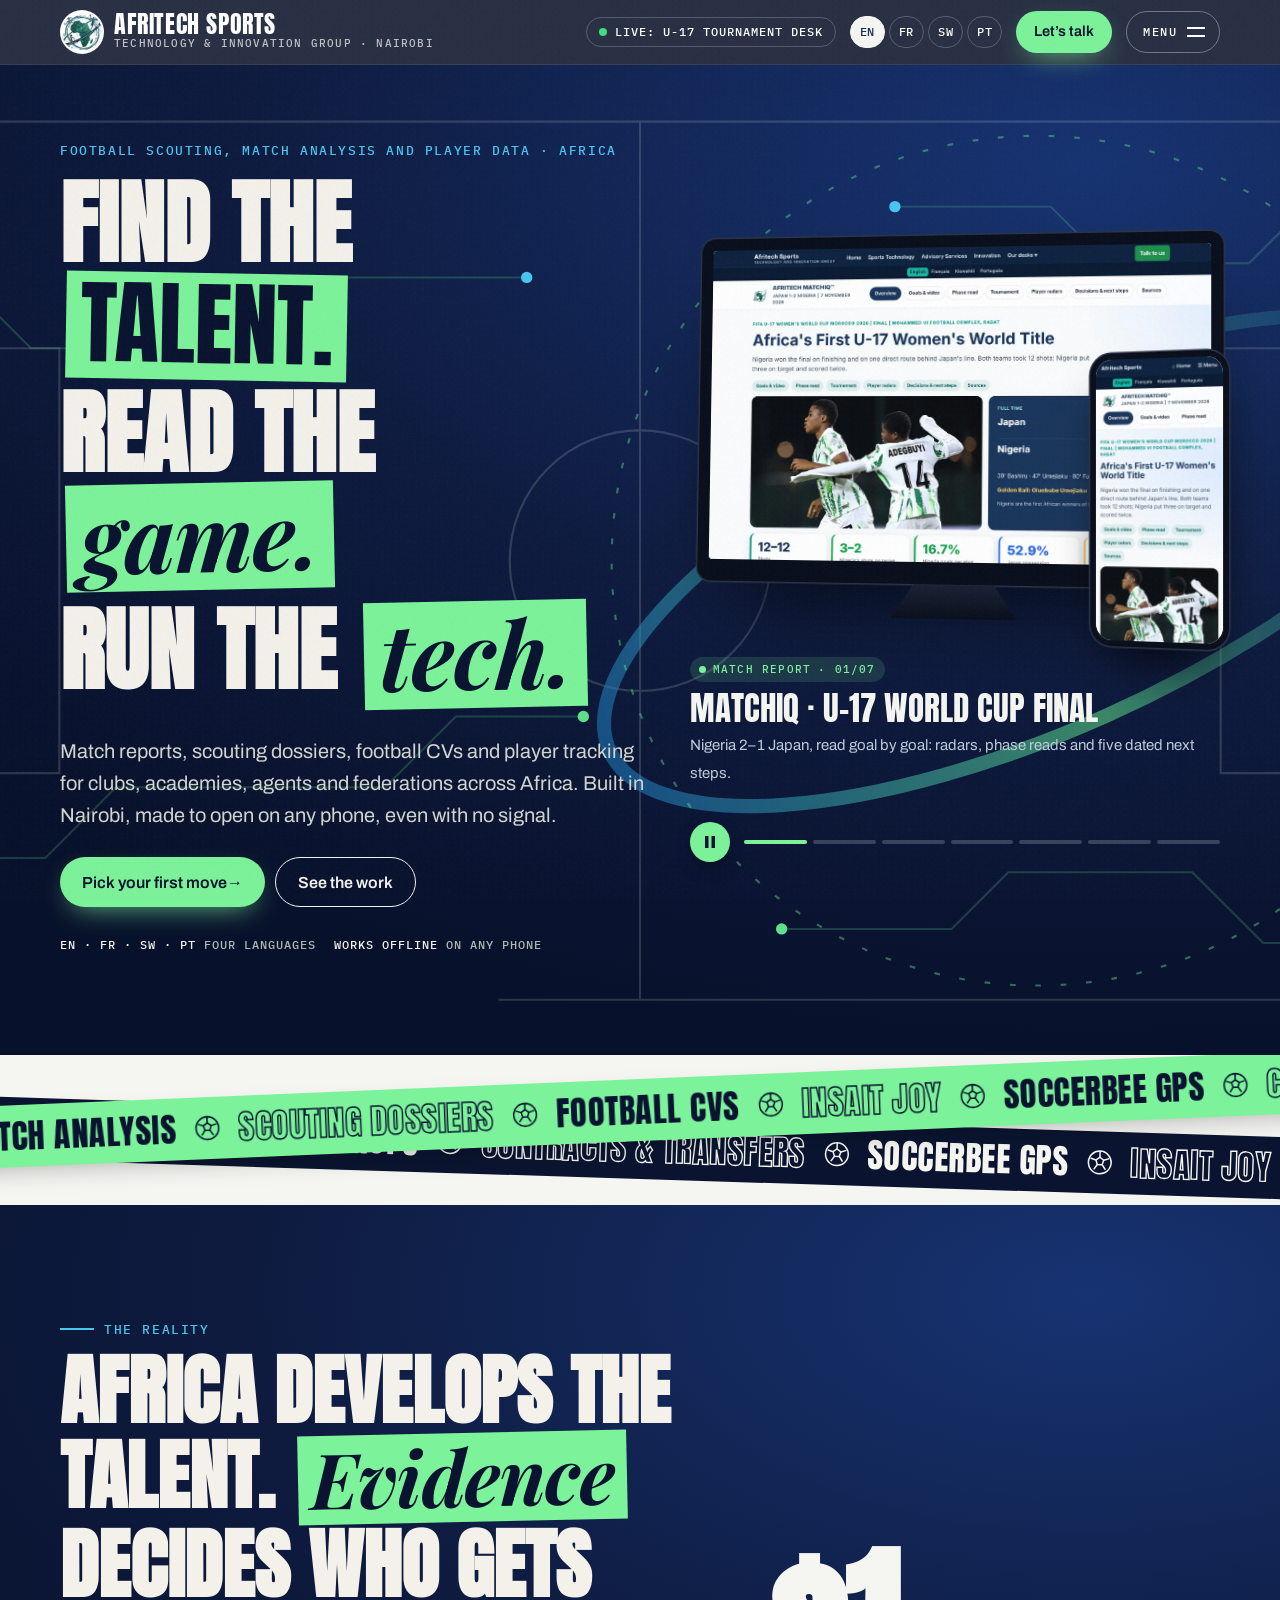
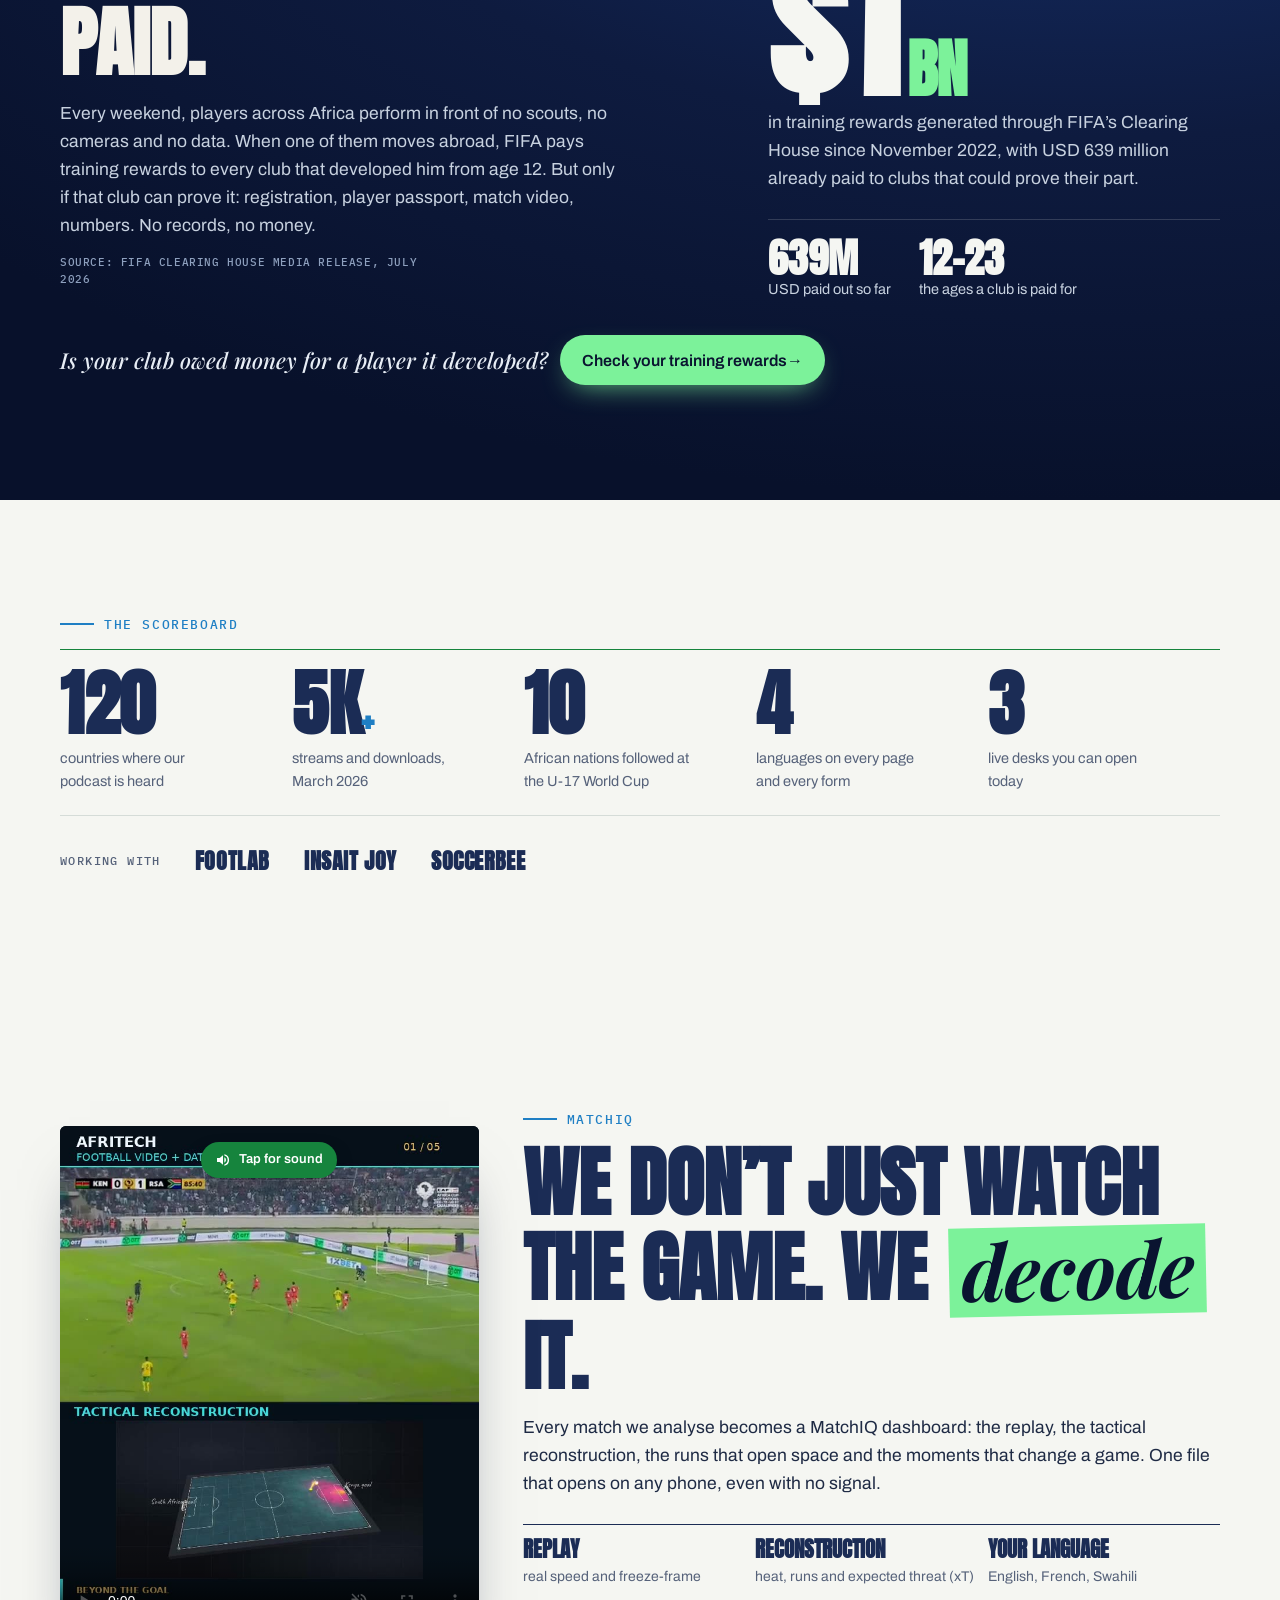
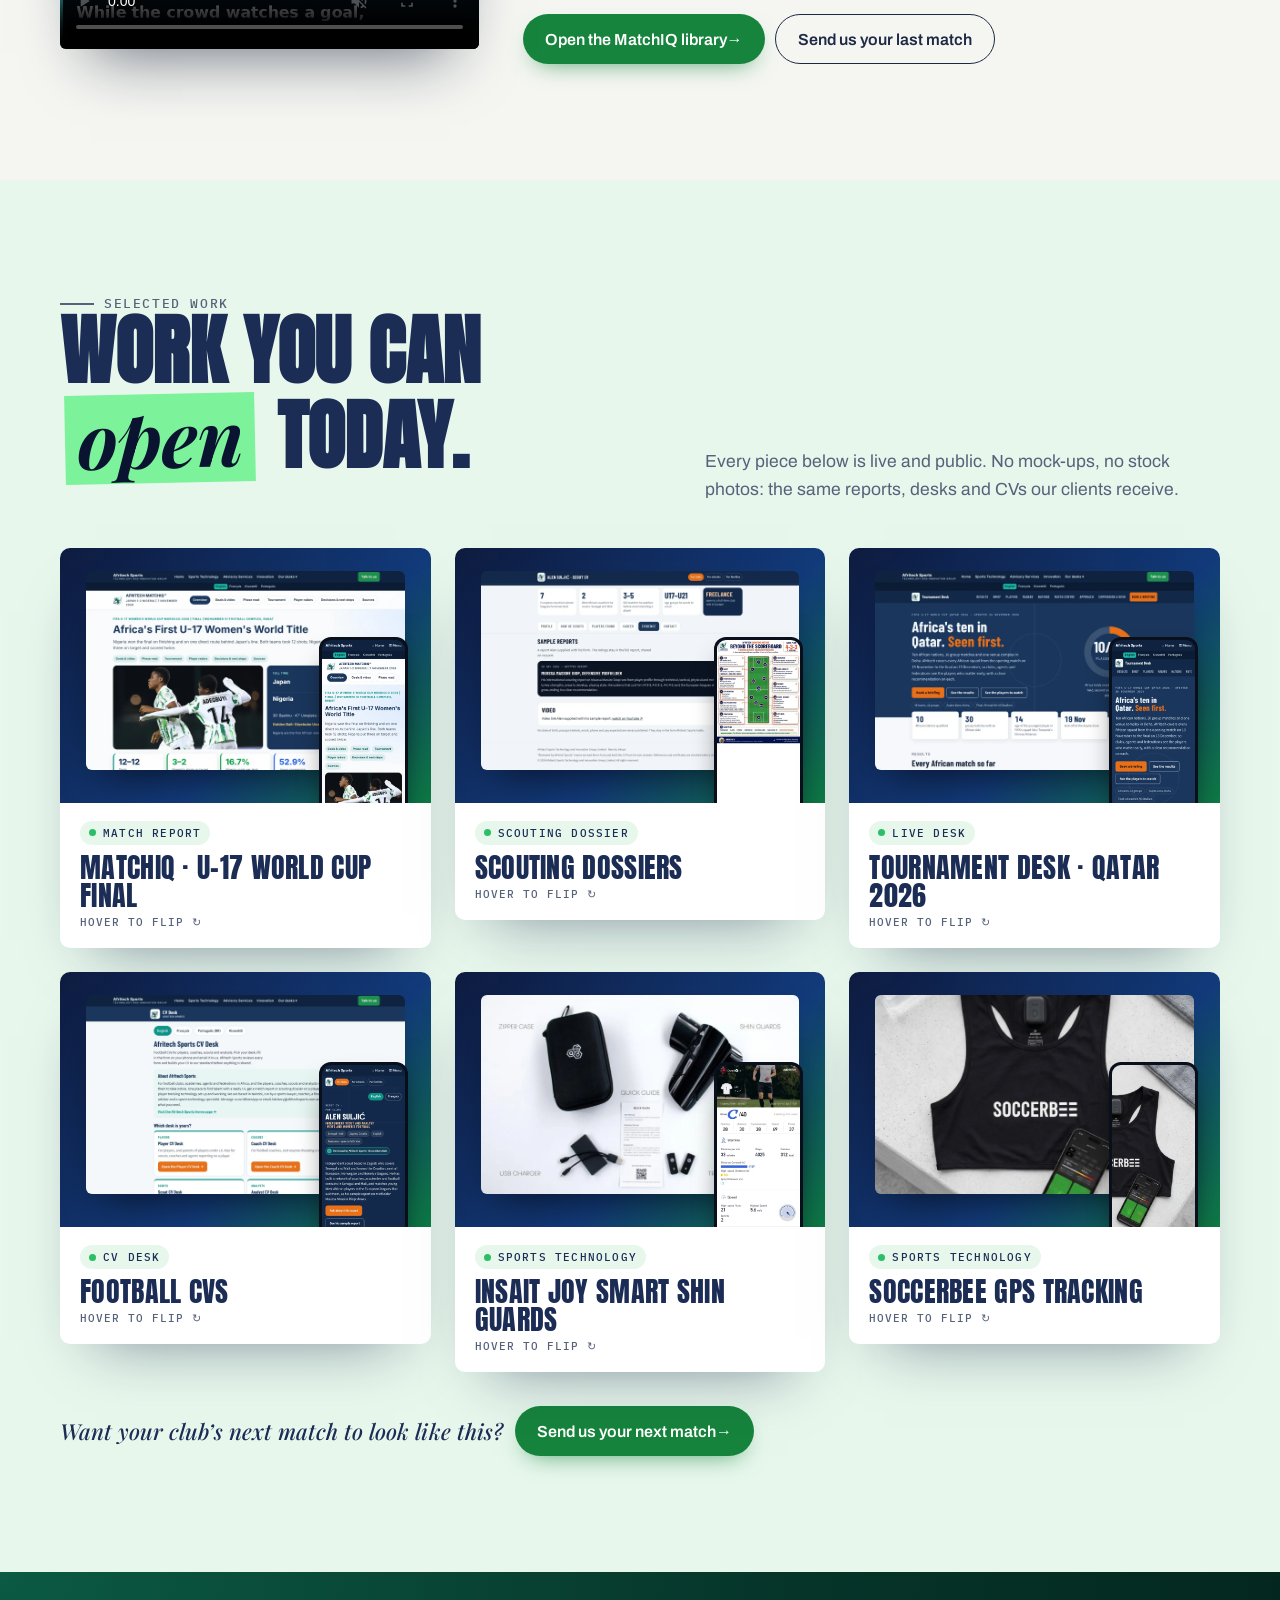
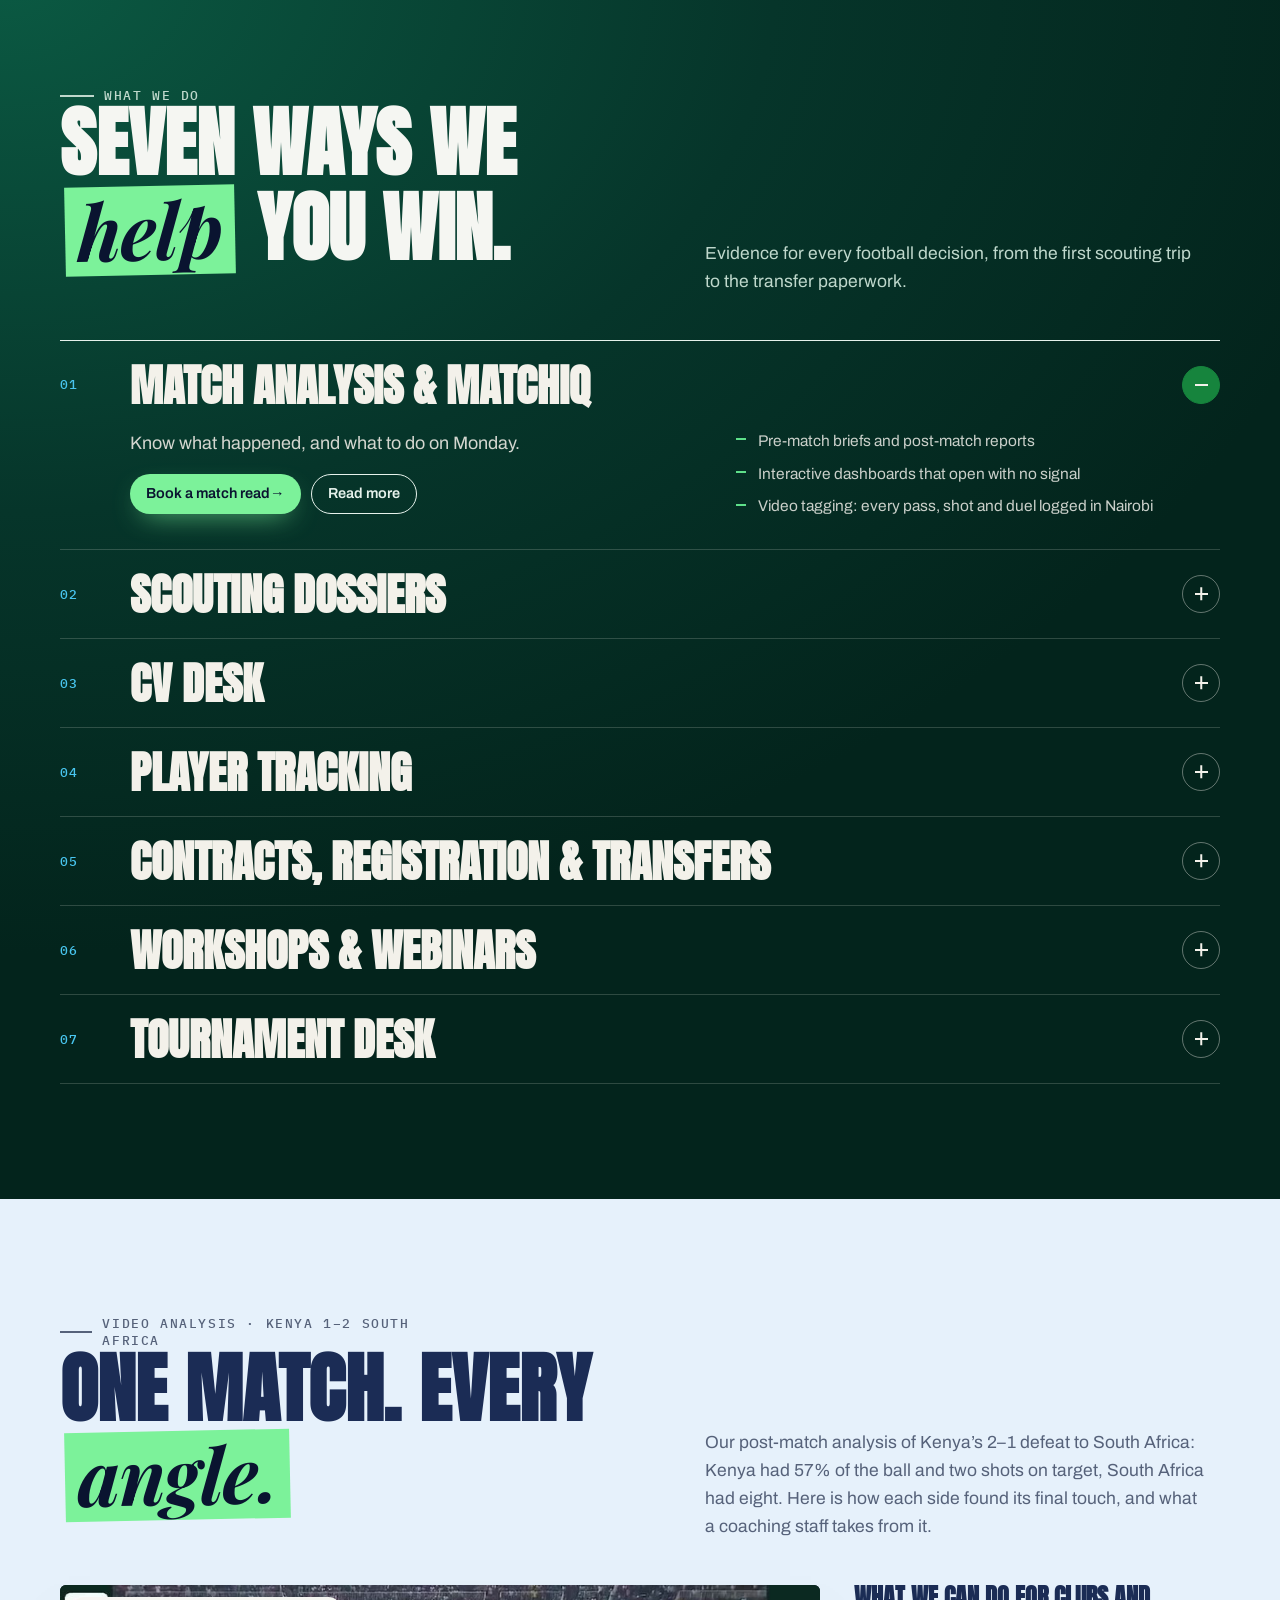
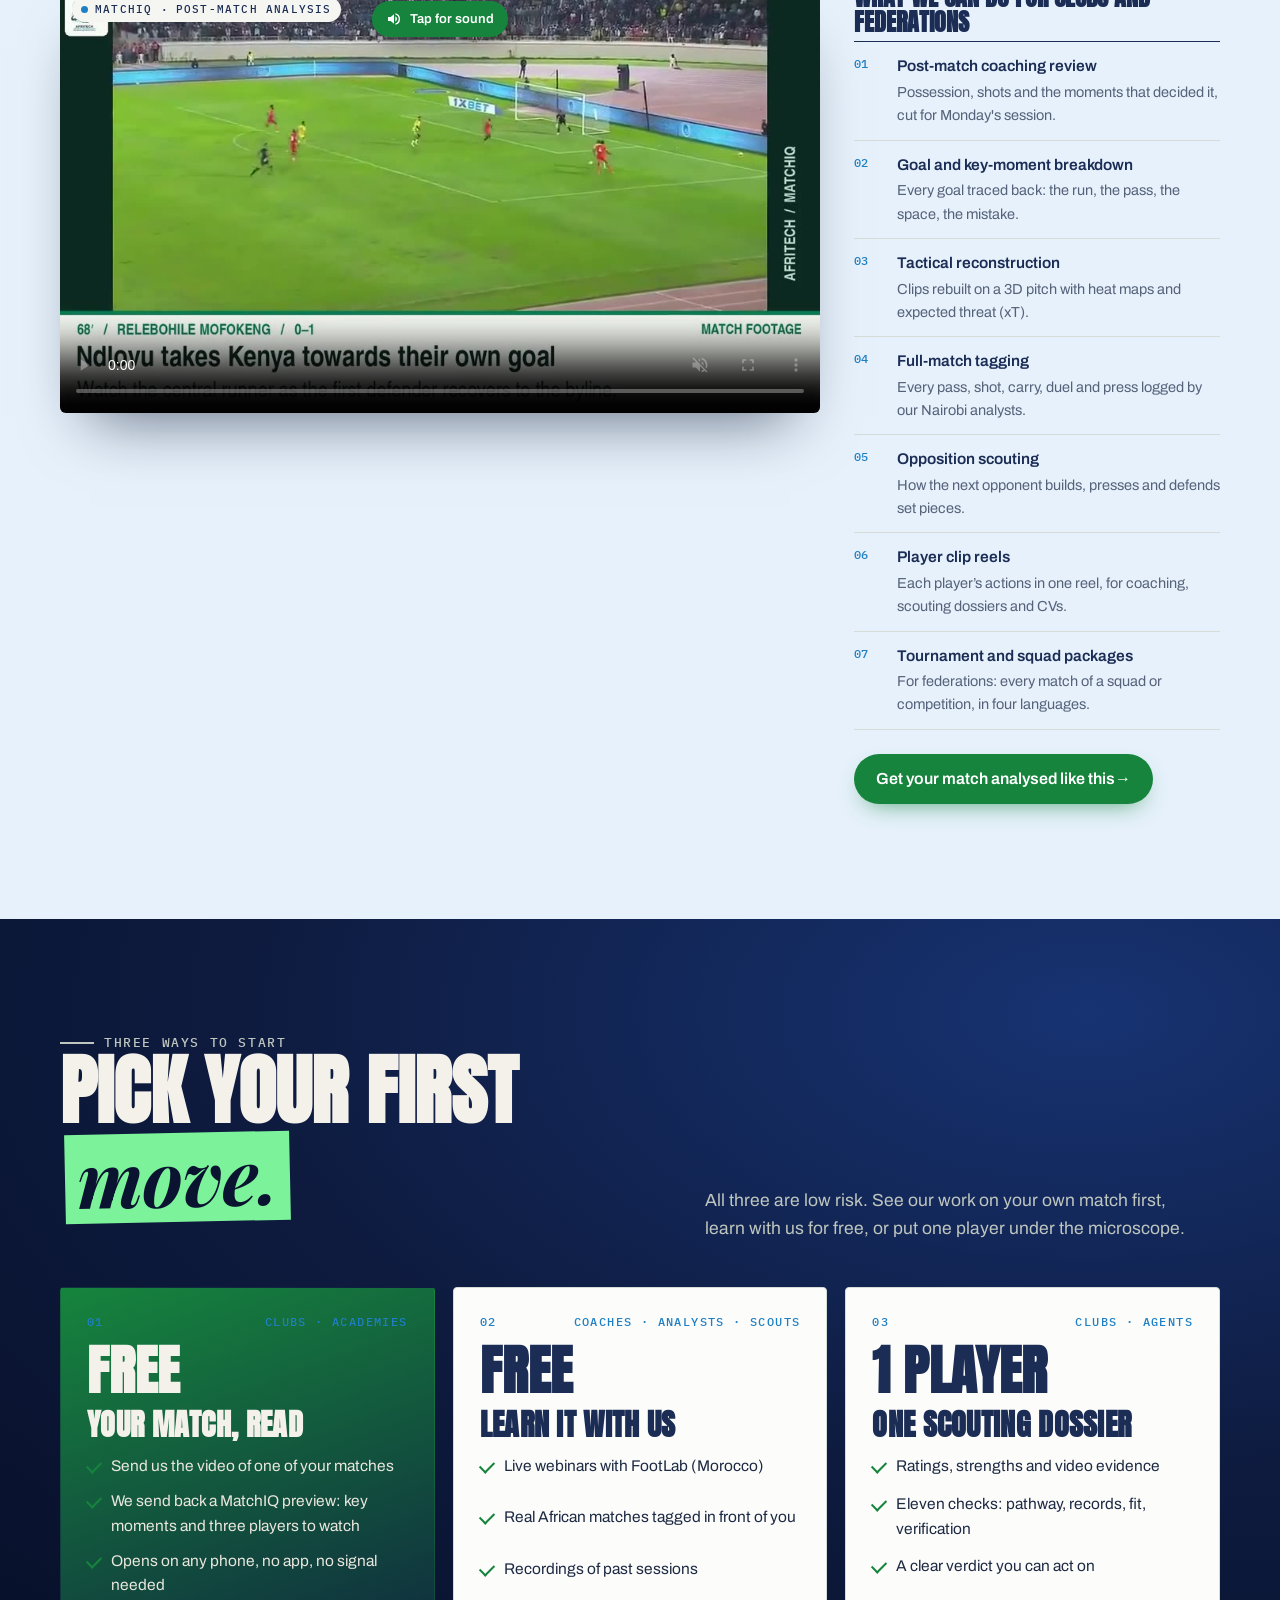
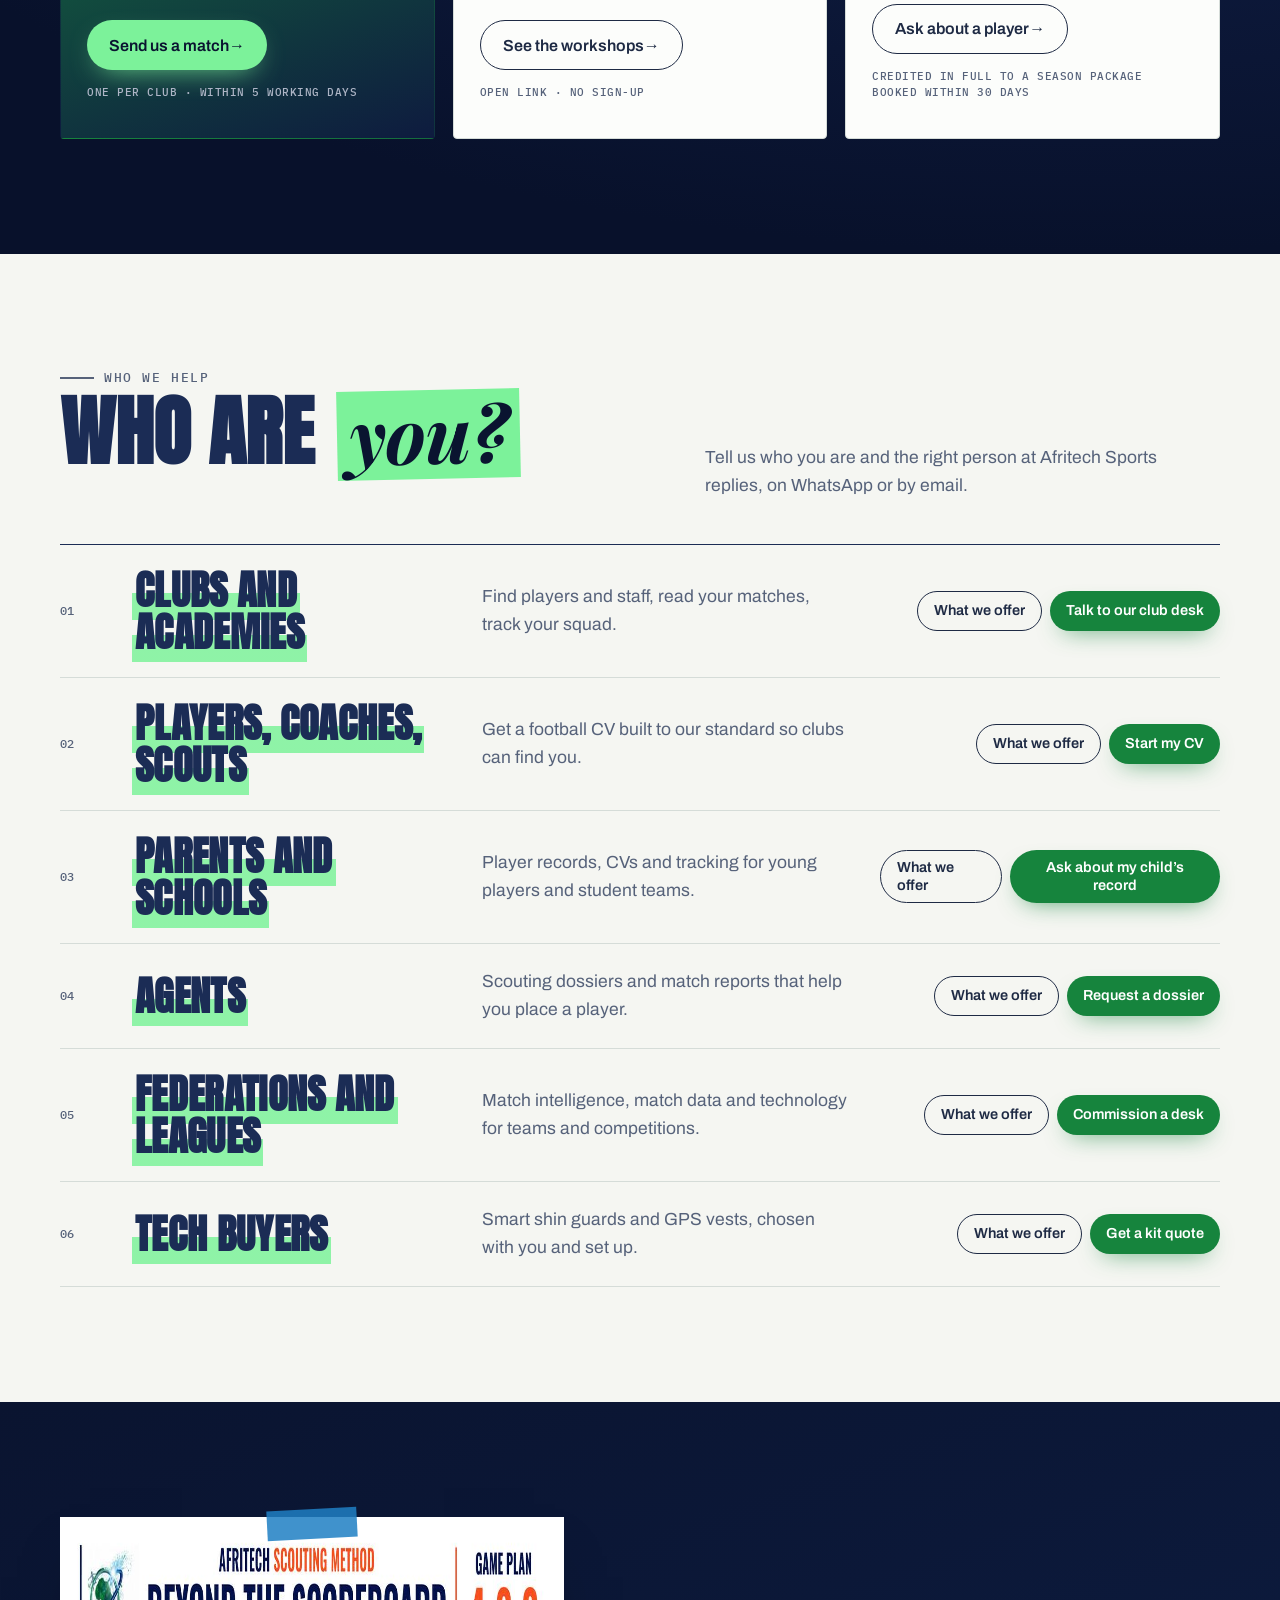
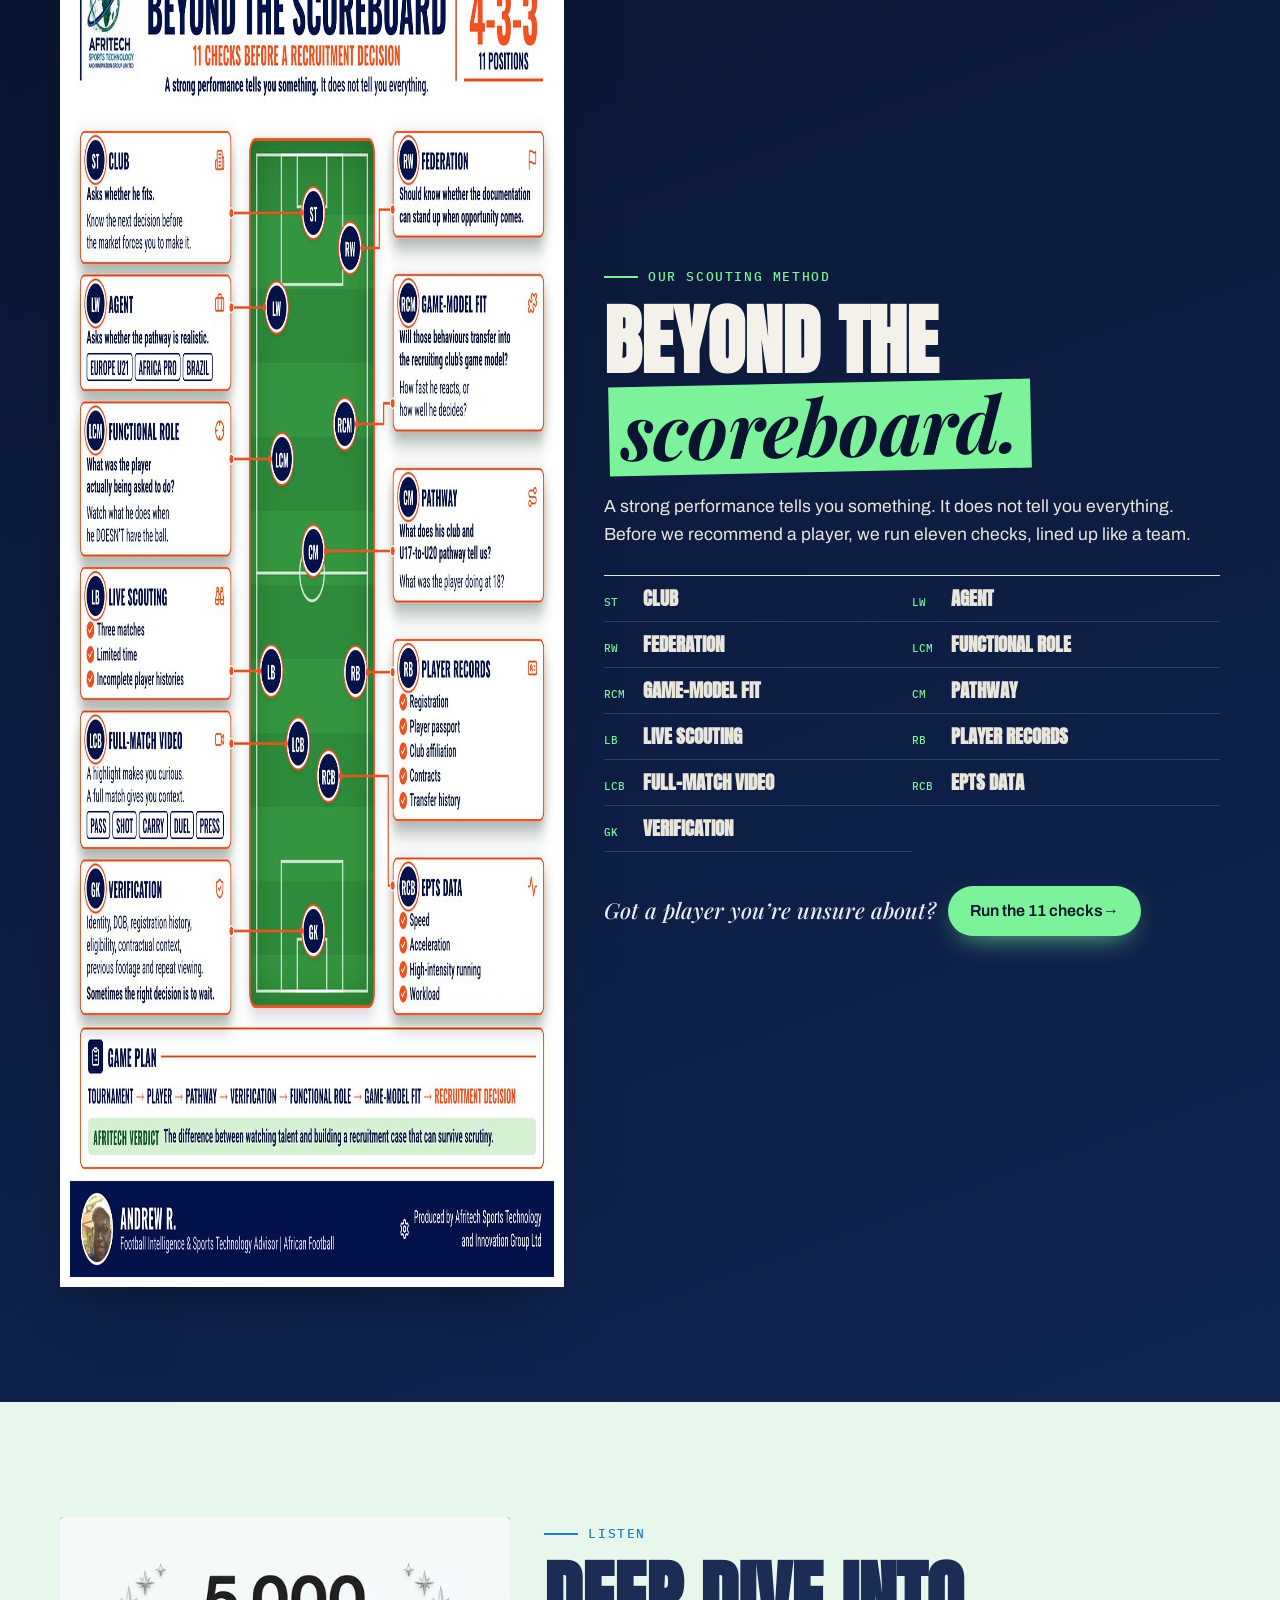
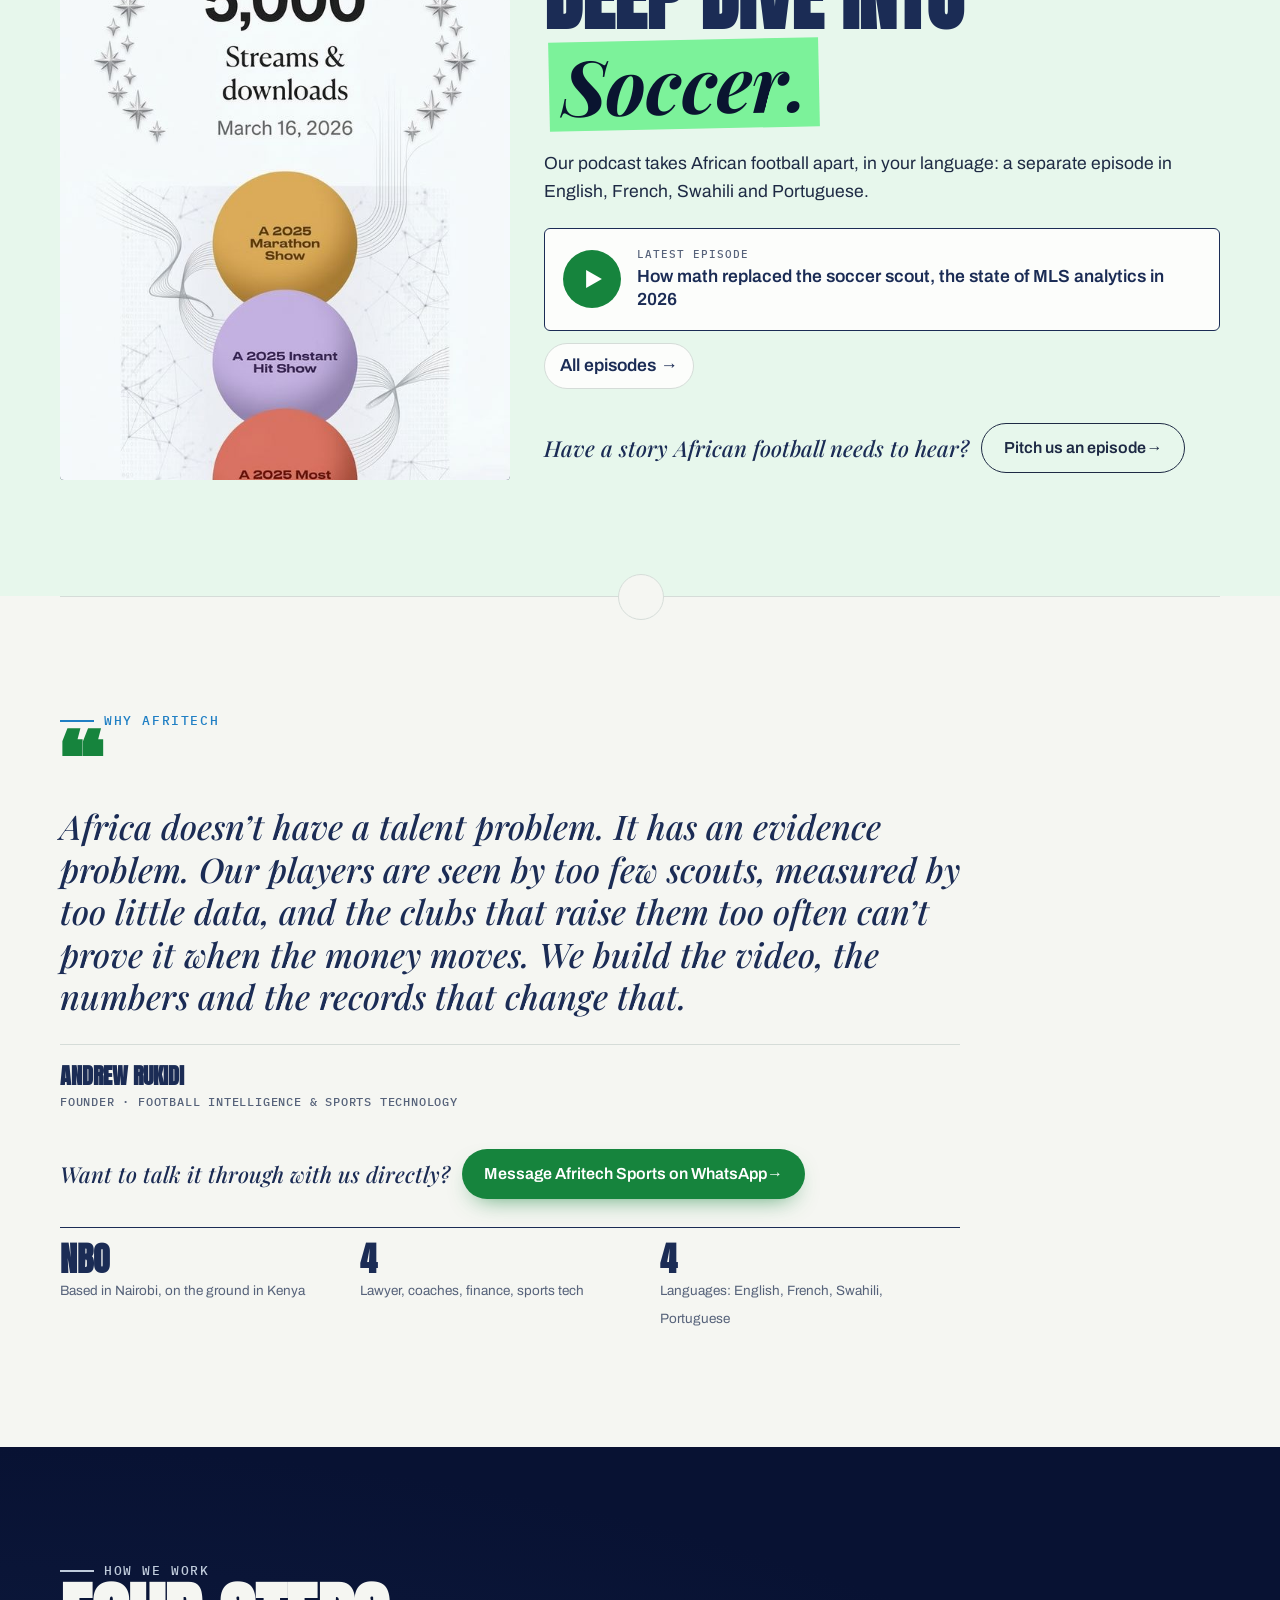
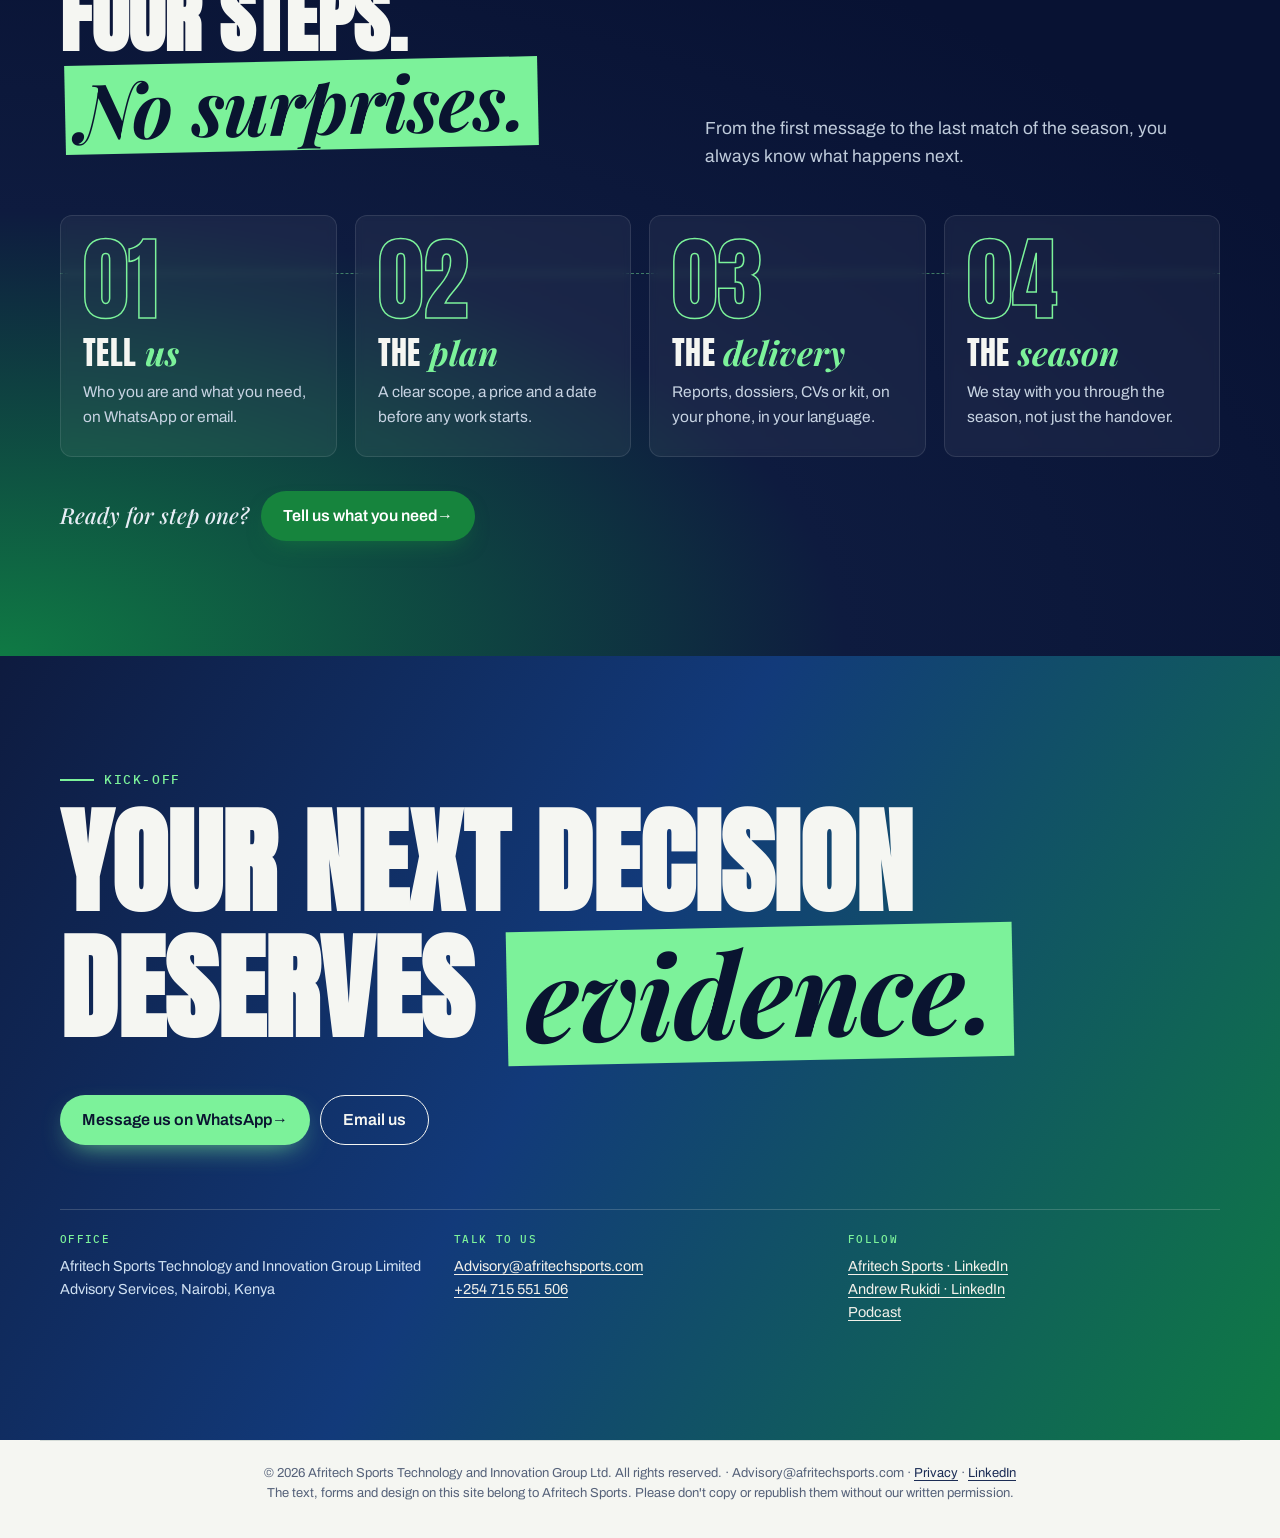
==== commit 65b2d70f: "Stage 1 rebuild in the Quill & Kernel craft: menu, showcase, flips, motion, About us - Anton display" ====
--- a/index.html
+++ b/index.html
@@ -1,21 +1,137 @@
-<!doctype html><html lang="en"><head><meta charset="utf-8">
+<!doctype html><html lang="en" class="no-js"><head><meta charset="utf-8"><meta name="theme-color" content="#0B2A21">
 <meta name="viewport" content="width=device-width,initial-scale=1,viewport-fit=cover">
-<meta name="robots" content="noai, noimageai"><meta name="afritech-ref" content="AFTSFU2JDMX4">
+<meta name="robots" content="noai, noimageai"><meta name="afritech-ref" content="AFTSCQIU3JXU">
 <meta name="copyright" content="© 2026 Afritech Sports Technology and Innovation Group Limited">
-<title>Afritech Sports | Afritech Sports Technology and Innovation Group, Nairobi</title><meta name="description" content="Afritech Sports Technology and Innovation Group (Afritech Sports), Nairobi: player tracking technology, match analysis, scouting dossiers, football CVs, legal guidance, training and innovation for African football.">
-<meta property="og:title" content="Afritech Sports | Afritech Sports Technology and Innovation Group, Nairobi"><meta property="og:description" content="Afritech Sports Technology and Innovation Group (Afritech Sports), Nairobi: player tracking technology, match analysis, scouting dossiers, football CVs, legal guidance, training and innovation for African football."><meta property="og:url" content="https://afritechsports.github.io/"><meta property="og:type" content="website"><meta property="og:image" content="https://afritechsports.github.io/assets/img/share.jpg">
+<title>Afritech Sports | Football scouting, match analysis and player data for African football</title><meta name="description" content="African football talent, backed by evidence. Afritech Sports in Nairobi delivers scouting dossiers, MatchIQ match analysis, video analysis, football CVs, GPS player tracking and FIFA training-reward guidance for clubs, academies, agents and federations, in English, French, Swahili and Portuguese.">
+<meta property="og:title" content="Afritech Sports | Football scouting, match analysis and player data for African football"><meta property="og:description" content="African football talent, backed by evidence. Afritech Sports in Nairobi delivers scouting dossiers, MatchIQ match analysis, video analysis, football CVs, GPS player tracking and FIFA training-reward guidance for clubs, academies, agents and federations, in English, French, Swahili and Portuguese."><meta property="og:url" content="https://afritechsports.github.io/"><meta property="og:type" content="website"><meta property="og:image" content="https://afritechsports.github.io/assets/img/share.jpg">
 <meta name="twitter:card" content="summary_large_image"><link rel="canonical" href="https://afritechsports.github.io/">
 <link rel="alternate" hreflang="en" href="https://afritechsports.github.io/?lang=en"><link rel="alternate" hreflang="fr" href="https://afritechsports.github.io/?lang=fr"><link rel="alternate" hreflang="sw" href="https://afritechsports.github.io/?lang=sw"><link rel="alternate" hreflang="pt-BR" href="https://afritechsports.github.io/?lang=pt">
 <script type="application/ld+json">{"@context": "https://schema.org", "@type": "WebSite", "name": "Afritech Sports", "alternateName": ["Afritech Sports Technology and Innovation Group", "Afritech Sports Technology and Innovation Group Limited", "afritechsports"], "url": "https://afritechsports.github.io/"}</script><script type="application/ld+json">{"@context": "https://schema.org", "@type": "Organization", "name": "Afritech Sports", "legalName": "Afritech Sports Technology and Innovation Group Limited", "alternateName": ["Afritech Sports Technology and Innovation Group", "Afritech Sports Technology and Innovation Group Ltd"], "url": "https://afritechsports.github.io/", "logo": "https://afritechsports.github.io/assets/img/logo.jpg", "email": "Advisory@afritechsports.com", "telephone": "+254715551506", "address": {"@type": "PostalAddress", "addressLocality": "Nairobi", "addressCountry": "KE"}, "sameAs": ["https://www.linkedin.com/company/afritech-sports-technology-and-innovation-group-limited/", "https://afritech-advisory.github.io/Afritech-Advisory-afritech-tournament-desk/"]}</script><link rel="icon" href="assets/img/logo.jpg"><link rel="stylesheet" href="assets/site.css">
-</head><body data-base=""><!-- Afritech Sports reference AFTSFU2JDMX4 --><span aria-hidden="true" style="position:absolute;left:-10000px;width:1px;height:1px;overflow:hidden">Afritech Sports reference AFTSFU2JDMX4</span>
+<link rel="preload" href="assets/fonts/anton.woff2" as="font" type="font/woff2" crossorigin><link rel="preload" href="assets/fonts/archivo-400.woff2" as="font" type="font/woff2" crossorigin>
+</head><body data-base=""><!-- Afritech Sports reference AFTSCQIU3JXU --><span aria-hidden="true" style="position:absolute;left:-10000px;width:1px;height:1px;overflow:hidden">Afritech Sports reference AFTSCQIU3JXU</span>
 <input type="radio" name="lang" id="l-en" class="lr" checked><input type="radio" name="lang" id="l-fr" class="lr"><input type="radio" name="lang" id="l-sw" class="lr"><input type="radio" name="lang" id="l-pt" class="lr">
-<header class="top"><div class="top-in"><a class="brand" href="./"><img src="assets/img/logo.jpg" alt="Afritech Sports emblem" width="40" height="40"><b>Afritech Sports<small>Technology and Innovation Group · Nairobi</small></b></a>
-<div class="langs" role="group" aria-label="Language"><label for="l-en">English</label><label for="l-fr">Français</label><label for="l-sw">Kiswahili</label><label for="l-pt">Português</label></div></div><nav class="nav" aria-label="Main"><div class="nav-in"><div class="nl"><a href="./" class="on" aria-current=page><span class="t t-en" lang="en">Home</span><span class="t t-fr" lang="fr">Accueil</span><span class="t t-sw" lang="sw">Nyumbani</span><span class="t t-pt" lang="pt">Início</span></a><a href="technology/" class=""><span class="t t-en" lang="en">Sports Technology</span><span class="t t-fr" lang="fr">Technologie sportive</span><span class="t t-sw" lang="sw">Teknolojia ya Michezo</span><span class="t t-pt" lang="pt">Tecnologia Esportiva</span></a><a href="advisory/" class=""><span class="t t-en" lang="en">Advisory Services</span><span class="t t-fr" lang="fr">Services de conseil</span><span class="t t-sw" lang="sw">Huduma za Ushauri</span><span class="t t-pt" lang="pt">Consultoria</span></a><a href="innovation/" class=""><span class="t t-en" lang="en">Innovation</span><span class="t t-fr" lang="fr">Innovation</span><span class="t t-sw" lang="sw">Ubunifu</span><span class="t t-pt" lang="pt">Inovação</span></a><details class="dd"><summary><span class="t t-en" lang="en">Our desks</span><span class="t t-fr" lang="fr">Nos plateformes</span><span class="t t-sw" lang="sw">Madawati yetu</span><span class="t t-pt" lang="pt">Nossas mesas</span></summary><div class="ddl"><a href="https://afritech-advisory.github.io/afritech-matchiq/"><span class="t t-en" lang="en">MatchIQ library</span><span class="t t-fr" lang="fr">Bibliothèque MatchIQ</span><span class="t t-sw" lang="sw">Maktaba ya MatchIQ</span><span class="t t-pt" lang="pt">Biblioteca MatchIQ</span> ↗</a><a href="https://afritech-advisory.github.io/Afritech-Advisory-afritech-tournament-desk/"><span class="t t-en" lang="en">U-17 Tournament Desk</span><span class="t t-fr" lang="fr">Desk Tournoi U-17</span><span class="t t-sw" lang="sw">Dawati la Mashindano U-17</span><span class="t t-pt" lang="pt">Mesa do Mundial Sub-17</span> ↗</a><a href="https://afritech-advisory.github.io/afritech-sports-cv-desk/"><span class="t t-en" lang="en">CV Desk</span><span class="t t-fr" lang="fr">Bureau CV</span><span class="t t-sw" lang="sw">Dawati la CV</span><span class="t t-pt" lang="pt">Mesa de Currículos</span> ↗</a></div></details><button type="button" class="nt" data-pick=""><span class="t t-en" lang="en">Talk to us</span><span class="t t-fr" lang="fr">Contactez-nous</span><span class="t t-sw" lang="sw">Wasiliana nasi</span><span class="t t-pt" lang="pt">Fale com a gente</span></button></div><div class="nm"><a href="./" class="nh on">⌂ <span class="t t-en" lang="en">Home</span><span class="t t-fr" lang="fr">Accueil</span><span class="t t-sw" lang="sw">Nyumbani</span><span class="t t-pt" lang="pt">Início</span></a><details class="dd mm"><summary>☰ <span class="t t-en" lang="en">Menu</span><span class="t t-fr" lang="fr">Menu</span><span class="t t-sw" lang="sw">Menyu</span><span class="t t-pt" lang="pt">Menu</span></summary><div class="ddl"><a href="./" class="on"><span class="t t-en" lang="en">Home</span><span class="t t-fr" lang="fr">Accueil</span><span class="t t-sw" lang="sw">Nyumbani</span><span class="t t-pt" lang="pt">Início</span></a><a href="technology/" class=""><span class="t t-en" lang="en">Sports Technology</span><span class="t t-fr" lang="fr">Technologie sportive</span><span class="t t-sw" lang="sw">Teknolojia ya Michezo</span><span class="t t-pt" lang="pt">Tecnologia Esportiva</span></a><a href="advisory/" class=""><span class="t t-en" lang="en">Advisory Services</span><span class="t t-fr" lang="fr">Services de conseil</span><span class="t t-sw" lang="sw">Huduma za Ushauri</span><span class="t t-pt" lang="pt">Consultoria</span></a><a href="innovation/" class=""><span class="t t-en" lang="en">Innovation</span><span class="t t-fr" lang="fr">Innovation</span><span class="t t-sw" lang="sw">Ubunifu</span><span class="t t-pt" lang="pt">Inovação</span></a><span class="ds"><span class="t t-en" lang="en">Our desks</span><span class="t t-fr" lang="fr">Nos plateformes</span><span class="t t-sw" lang="sw">Madawati yetu</span><span class="t t-pt" lang="pt">Nossas mesas</span></span><a href="https://afritech-advisory.github.io/afritech-matchiq/"><span class="t t-en" lang="en">MatchIQ library</span><span class="t t-fr" lang="fr">Bibliothèque MatchIQ</span><span class="t t-sw" lang="sw">Maktaba ya MatchIQ</span><span class="t t-pt" lang="pt">Biblioteca MatchIQ</span> ↗</a><a href="https://afritech-advisory.github.io/Afritech-Advisory-afritech-tournament-desk/"><span class="t t-en" lang="en">U-17 Tournament Desk</span><span class="t t-fr" lang="fr">Desk Tournoi U-17</span><span class="t t-sw" lang="sw">Dawati la Mashindano U-17</span><span class="t t-pt" lang="pt">Mesa do Mundial Sub-17</span> ↗</a><a href="https://afritech-advisory.github.io/afritech-sports-cv-desk/"><span class="t t-en" lang="en">CV Desk</span><span class="t t-fr" lang="fr">Bureau CV</span><span class="t t-sw" lang="sw">Dawati la CV</span><span class="t t-pt" lang="pt">Mesa de Currículos</span> ↗</a><button type="button" class="nt" data-pick=""><span class="t t-en" lang="en">Talk to us</span><span class="t t-fr" lang="fr">Contactez-nous</span><span class="t t-sw" lang="sw">Wasiliana nasi</span><span class="t t-pt" lang="pt">Fale com a gente</span></button></div></details></div></div></nav></header>
-<main><section class="hero"><div class="hero-in"><p class="eyebrow"><span class="t t-en" lang="en">Afritech Sports · Nairobi, Kenya</span><span class="t t-fr" lang="fr">Afritech Sports · Nairobi, Kenya</span><span class="t t-sw" lang="sw">Afritech Sports · Nairobi, Kenya</span><span class="t t-pt" lang="pt">Afritech Sports · Nairóbi, Quênia</span></p><h1><span class="t t-en" lang="en">Find football talent, read the game and get the technology working, across Africa.</span><span class="t t-fr" lang="fr">Trouver les talents du football, lire le jeu et faire fonctionner la technologie, partout en Afrique.</span><span class="t t-sw" lang="sw">Pata vipaji vya soka, elewa mchezo na fanya teknolojia ifanye kazi, kote Afrika.</span><span class="t t-pt" lang="pt">Encontre talentos do futebol, entenda o jogo e coloque a tecnologia para funcionar, em toda a África.</span></h1><p class="lead"><span class="t t-en" lang="en">For football clubs, academies, agents and federations in Africa, and the players, coaches, scouts and analysts who want them to take notice. One place to find talent with a ready CV, get a match report or scouting dossier on a player, and get the tracking technology that shows how far and how fast your players run, set up and working.</span><span class="t t-fr" lang="fr">Pour les clubs, académies, agents et fédérations de football en Afrique, et pour les joueurs, entraîneurs, recruteurs et analystes qui veulent se faire remarquer d'eux. Un seul endroit pour trouver des talents avec un CV prêt, obtenir un rapport de match ou un dossier de recrutement sur un joueur, et disposer de la technologie de suivi qui montre la distance et la vitesse de course de vos joueurs, installée et opérationnelle.</span><span class="t t-sw" lang="sw">Kwa klabu, akademia, mawakala na mashirikisho ya soka barani Afrika, na kwa wachezaji, makocha, maskauti na wachambuzi wanaotaka kuonekana nao. Mahali pamoja pa kupata vipaji vyenye CV iliyo tayari, kupata ripoti ya mechi au ya uskauti kuhusu mchezaji, na kupata teknolojia ya kufuatilia inayoonyesha umbali na kasi ya wachezaji wako wanapokimbia, ikiwa imesimikwa na inafanya kazi.</span><span class="t t-pt" lang="pt">Para clubes, academias, agentes e federações de futebol na África, e para os jogadores, treinadores, olheiros e analistas que querem ser notados por eles. Um só lugar para encontrar talentos com currículo pronto, receber um relatório de partida ou um dossiê de scouting sobre um jogador, e ter a tecnologia de monitoramento que mostra quanto e com que velocidade seus jogadores correm, instalada e funcionando.</span></p>
-<div class="acts"><button type="button" class="btn wa" data-pick=""><span class="t t-en" lang="en">Message us on WhatsApp</span><span class="t t-fr" lang="fr">Écrivez-nous sur WhatsApp</span><span class="t t-sw" lang="sw">Tutumie ujumbe WhatsApp</span><span class="t t-pt" lang="pt">Fale com a gente no WhatsApp</span></button><a class="btn ghost" href="mailto:Advisory@afritechsports.com"><span class="t t-en" lang="en">Email us</span><span class="t t-fr" lang="fr">Envoyez-nous un e-mail</span><span class="t t-sw" lang="sw">Tutumie barua pepe</span><span class="t t-pt" lang="pt">Mande um e-mail</span></a></div>
-<p class="small"><span class="t t-en" lang="en">Tell us what you need and we'll come back to you.</span><span class="t t-fr" lang="fr">Dites-nous ce dont vous avez besoin et nous reviendrons vers vous.</span><span class="t t-sw" lang="sw">Tuambie unachohitaji na tutawasiliana nawe.</span><span class="t t-pt" lang="pt">Conte o que você precisa e retornaremos o contato.</span></p></div></section><div class="wrap"><section data-news="home" hidden><h2><span class="t t-en" lang="en">New this week</span><span class="t t-fr" lang="fr">Nouveau cette semaine</span><span class="t t-sw" lang="sw">Mpya wiki hii</span><span class="t t-pt" lang="pt">Novidades da semana</span></h2><div class="news"></div></section><h2><span class="t t-en" lang="en">What we do</span><span class="t t-fr" lang="fr">Ce que nous faisons</span><span class="t t-sw" lang="sw">Tunachofanya</span><span class="t t-pt" lang="pt">O que fazemos</span></h2><div class="cards three"><a class="card" href="technology/"><span class="tag"><span class="t t-en" lang="en">Sports Technology</span><span class="t t-fr" lang="fr">Technologie sportive</span><span class="t t-sw" lang="sw">Teknolojia ya Michezo</span><span class="t t-pt" lang="pt">Tecnologia Esportiva</span></span><span class="d"><span class="t t-en" lang="en">Tracking hardware your coaches can use: smart shin guards and GPS vests, set up and your staff trained.</span><span class="t t-fr" lang="fr">Du matériel de suivi utilisable par vos entraîneurs : protège-tibias connectés et gilets GPS, installés et votre staff formé.</span><span class="t t-sw" lang="sw">Vifaa vya kufuatilia ambavyo makocha wako wanaweza kutumia: vilinda-muundi janja na fulana za GPS, vimesimikwa na wafanyakazi wako wamefunzwa.</span><span class="t t-pt" lang="pt">Equipamentos de monitoramento que seus treinadores conseguem usar: caneleiras inteligentes e coletes GPS, instalados e com sua equipe treinada.</span></span><ul><li><span class="t t-en" lang="en">INSAIT JOY smart shin guards</span><span class="t t-fr" lang="fr">Protège-tibias connectés INSAIT JOY</span><span class="t t-sw" lang="sw">Vilinda-muundi janja vya INSAIT JOY</span><span class="t t-pt" lang="pt">Caneleiras inteligentes INSAIT JOY</span></li><li><span class="t t-en" lang="en">Soccerbee GPS tracking</span><span class="t t-fr" lang="fr">Suivi GPS Soccerbee</span><span class="t t-sw" lang="sw">Ufuatiliaji wa GPS wa Soccerbee</span><span class="t t-pt" lang="pt">Monitoramento GPS Soccerbee</span></li></ul><span class="go"><span class="t t-en" lang="en">Open</span><span class="t t-fr" lang="fr">Ouvrir</span><span class="t t-sw" lang="sw">Fungua</span><span class="t t-pt" lang="pt">Abrir</span> →</span></a><a class="card" href="advisory/"><span class="tag"><span class="t t-en" lang="en">Advisory Services</span><span class="t t-fr" lang="fr">Services de conseil</span><span class="t t-sw" lang="sw">Huduma za Ushauri</span><span class="t t-pt" lang="pt">Consultoria</span></span><span class="d"><span class="t t-en" lang="en">Match analysis, scouting dossiers, football CVs, legal guidance, and training for coaches and analysts.</span><span class="t t-fr" lang="fr">Analyse de match, dossiers de recrutement, CV football, conseil juridique et formation des entraîneurs et analystes.</span><span class="t t-sw" lang="sw">Uchambuzi wa mechi, ripoti za uskauti, CV za soka, ushauri wa kisheria, na mafunzo kwa makocha na wachambuzi.</span><span class="t t-pt" lang="pt">Análise de partidas, dossiês de scouting, currículos de futebol, orientação jurídica e capacitação para treinadores e analistas.</span></span><ul><li><span class="t t-en" lang="en">Analytics and MatchIQ</span><span class="t t-fr" lang="fr">Analyse et MatchIQ</span><span class="t t-sw" lang="sw">Uchambuzi na MatchIQ</span><span class="t t-pt" lang="pt">Análise de dados e MatchIQ</span></li><li><span class="t t-en" lang="en">Scouting dossiers</span><span class="t t-fr" lang="fr">Dossiers de recrutement</span><span class="t t-sw" lang="sw">Ripoti za uskauti</span><span class="t t-pt" lang="pt">Dossiês de scouting</span></li><li><span class="t t-en" lang="en">CV Desk</span><span class="t t-fr" lang="fr">Bureau CV</span><span class="t t-sw" lang="sw">Dawati la CV</span><span class="t t-pt" lang="pt">Mesa de Currículos</span></li><li><span class="t t-en" lang="en">Legal</span><span class="t t-fr" lang="fr">Juridique</span><span class="t t-sw" lang="sw">Sheria</span><span class="t t-pt" lang="pt">Jurídico</span></li><li><span class="t t-en" lang="en">Education: webinars and workshops</span><span class="t t-fr" lang="fr">Formation : webinaires et ateliers</span><span class="t t-sw" lang="sw">Elimu: semina na warsha</span><span class="t t-pt" lang="pt">Capacitação: webinars e workshops</span></li></ul><span class="go"><span class="t t-en" lang="en">Open</span><span class="t t-fr" lang="fr">Ouvrir</span><span class="t t-sw" lang="sw">Fungua</span><span class="t t-pt" lang="pt">Abrir</span> →</span></a><a class="card" href="innovation/"><span class="tag"><span class="t t-en" lang="en">Innovation</span><span class="t t-fr" lang="fr">Innovation</span><span class="t t-sw" lang="sw">Ubunifu</span><span class="t t-pt" lang="pt">Inovação</span></span><span class="d"><span class="t t-en" lang="en">What we build and run ourselves to put African football on the map.</span><span class="t t-fr" lang="fr">Ce que nous créons et faisons vivre nous-mêmes pour mettre le football africain en lumière.</span><span class="t t-sw" lang="sw">Tunachojenga na kuendesha wenyewe ili kuliweka soka la Afrika kwenye ramani.</span><span class="t t-pt" lang="pt">O que criamos e conduzimos para colocar o futebol africano no mapa.</span></span><ul><li><span class="t t-en" lang="en">Tournament Desk: FIFA U-17 World Cup</span><span class="t t-fr" lang="fr">Desk Tournoi : Coupe du monde U-17 de la FIFA</span><span class="t t-sw" lang="sw">Dawati la Mashindano: Kombe la Dunia la FIFA U-17</span><span class="t t-pt" lang="pt">Mesa do Torneio: Copa do Mundo Sub-17 da FIFA</span></li><li><span class="t t-en" lang="en">Commission a tournament desk for your competition</span><span class="t t-fr" lang="fr">Commandez un desk pour votre compétition</span><span class="t t-sw" lang="sw">Agiza dawati la mashindano kwa mashindano yako</span><span class="t t-pt" lang="pt">Contrate uma central para a sua competição</span></li><li><span class="t t-en" lang="en">Podcast: Deep Dive Into Soccer - Football - Futbol</span><span class="t t-fr" lang="fr">Podcast : Deep Dive Into Soccer - Football - Futbol</span><span class="t t-sw" lang="sw">Podikasti: Deep Dive Into Soccer - Football - Futbol</span><span class="t t-pt" lang="pt">Podcast: Deep Dive Into Soccer - Football - Futbol</span></li></ul><span class="go"><span class="t t-en" lang="en">Open</span><span class="t t-fr" lang="fr">Ouvrir</span><span class="t t-sw" lang="sw">Fungua</span><span class="t t-pt" lang="pt">Abrir</span> →</span></a></div><h2><span class="t t-en" lang="en">Who are you?</span><span class="t t-fr" lang="fr">Qui êtes-vous ?</span><span class="t t-sw" lang="sw">Wewe ni nani?</span><span class="t t-pt" lang="pt">Quem é você?</span></h2><div class="cards three"><div class="card"><h3><span class="t t-en" lang="en">Clubs and academies</span><span class="t t-fr" lang="fr">Clubs et académies</span><span class="t t-sw" lang="sw">Klabu na akademia</span><span class="t t-pt" lang="pt">Clubes e academias</span></h3><span class="d"><span class="t t-en" lang="en">Find players and staff, read your matches, track your squad.</span><span class="t t-fr" lang="fr">Trouvez joueurs et staff, analysez vos matchs, suivez votre effectif.</span><span class="t t-sw" lang="sw">Pata wachezaji na wafanyakazi, chambua mechi zako, fuatilia kikosi chako.</span><span class="t t-pt" lang="pt">Encontre jogadores e comissão técnica, entenda suas partidas, monitore seu elenco.</span></span><div class="row"><a class="btn ghost sm" href="advisory/"><span class="t t-en" lang="en">See what we offer</span><span class="t t-fr" lang="fr">Voir notre offre</span><span class="t t-sw" lang="sw">Angalia tunachotoa</span><span class="t t-pt" lang="pt">Veja o que oferecemos</span></a><button type="button" class="btn wa sm" data-pick="club"><span class="t t-en" lang="en">Message us</span><span class="t t-fr" lang="fr">Écrivez-nous</span><span class="t t-sw" lang="sw">Tutumie ujumbe</span><span class="t t-pt" lang="pt">Mande uma mensagem</span></button></div></div><div class="card"><h3><span class="t t-en" lang="en">Players, coaches, scouts and analysts</span><span class="t t-fr" lang="fr">Joueurs, entraîneurs, recruteurs et analystes</span><span class="t t-sw" lang="sw">Wachezaji, makocha, maskauti na wachambuzi</span><span class="t t-pt" lang="pt">Jogadores, treinadores, olheiros e analistas</span></h3><span class="d"><span class="t t-en" lang="en">Get a football CV (a resume in the US) built to our standard so clubs and college coaches can find you.</span><span class="t t-fr" lang="fr">Obtenez un CV football à notre standard pour que les clubs vous trouvent.</span><span class="t t-sw" lang="sw">Pata CV ya soka iliyoandaliwa kwa kiwango chetu ili klabu zikupate.</span><span class="t t-pt" lang="pt">Tenha um currículo de futebol no nosso padrão para os clubes e os técnicos universitários encontrarem você.</span></span><div class="row"><a class="btn ghost sm" href="advisory/#cv"><span class="t t-en" lang="en">See what we offer</span><span class="t t-fr" lang="fr">Voir notre offre</span><span class="t t-sw" lang="sw">Angalia tunachotoa</span><span class="t t-pt" lang="pt">Veja o que oferecemos</span></a><button type="button" class="btn wa sm" data-pick="coach"><span class="t t-en" lang="en">Message us</span><span class="t t-fr" lang="fr">Écrivez-nous</span><span class="t t-sw" lang="sw">Tutumie ujumbe</span><span class="t t-pt" lang="pt">Mande uma mensagem</span></button></div></div><div class="card"><h3><span class="t t-en" lang="en">Parents, schools, colleges and universities</span><span class="t t-fr" lang="fr">Parents, écoles, collèges et universités</span><span class="t t-sw" lang="sw">Wazazi, shule, vyuo na vyuo vikuu</span><span class="t t-pt" lang="pt">Pais, escolas, faculdades e universidades</span></h3><span class="d"><span class="t t-en" lang="en">Player records, CVs (resumes in the US) and tracking for young players and student teams.</span><span class="t t-fr" lang="fr">Dossiers, CV et suivi pour les jeunes joueurs et les équipes scolaires.</span><span class="t t-sw" lang="sw">Kumbukumbu, CV na ufuatiliaji kwa wachezaji vijana na timu za wanafunzi.</span><span class="t t-pt" lang="pt">Históricos, currículos e monitoramento para jovens jogadores e equipes estudantis.</span></span><div class="row"><a class="btn ghost sm" href="advisory/#cv"><span class="t t-en" lang="en">See what we offer</span><span class="t t-fr" lang="fr">Voir notre offre</span><span class="t t-sw" lang="sw">Angalia tunachotoa</span><span class="t t-pt" lang="pt">Veja o que oferecemos</span></a><button type="button" class="btn wa sm" data-pick="parent"><span class="t t-en" lang="en">Message us</span><span class="t t-fr" lang="fr">Écrivez-nous</span><span class="t t-sw" lang="sw">Tutumie ujumbe</span><span class="t t-pt" lang="pt">Mande uma mensagem</span></button></div></div><div class="card"><h3><span class="t t-en" lang="en">Agents</span><span class="t t-fr" lang="fr">Agents</span><span class="t t-sw" lang="sw">Mawakala</span><span class="t t-pt" lang="pt">Agentes</span></h3><span class="d"><span class="t t-en" lang="en">Scouting dossiers and match reports that help you place a player.</span><span class="t t-fr" lang="fr">Dossiers de recrutement et rapports de match pour placer un joueur.</span><span class="t t-sw" lang="sw">Ripoti za uskauti na za mechi zinazokusaidia kumpatia mchezaji klabu.</span><span class="t t-pt" lang="pt">Dossiês de scouting e relatórios de partida que ajudam você a colocar um jogador num clube.</span></span><div class="row"><a class="btn ghost sm" href="advisory/#scouting"><span class="t t-en" lang="en">See what we offer</span><span class="t t-fr" lang="fr">Voir notre offre</span><span class="t t-sw" lang="sw">Angalia tunachotoa</span><span class="t t-pt" lang="pt">Veja o que oferecemos</span></a><button type="button" class="btn wa sm" data-pick="agent"><span class="t t-en" lang="en">Message us</span><span class="t t-fr" lang="fr">Écrivez-nous</span><span class="t t-sw" lang="sw">Tutumie ujumbe</span><span class="t t-pt" lang="pt">Mande uma mensagem</span></button></div></div><div class="card"><h3><span class="t t-en" lang="en">Federations and leagues</span><span class="t t-fr" lang="fr">Fédérations et ligues</span><span class="t t-sw" lang="sw">Mashirikisho na ligi</span><span class="t t-pt" lang="pt">Federações e ligas</span></h3><span class="d"><span class="t t-en" lang="en">Match intelligence, match data and technology for teams and competitions.</span><span class="t t-fr" lang="fr">Analyse, données de match et technologie pour les sélections et compétitions.</span><span class="t t-sw" lang="sw">Uchambuzi, data za mechi na teknolojia kwa timu na mashindano.</span><span class="t t-pt" lang="pt">Inteligência de jogo, dados de partidas e tecnologia para equipes e competições.</span></span><div class="row"><a class="btn ghost sm" href="https://afritech-advisory.github.io/Afritech-Advisory-afritech-tournament-desk/commission/"><span class="t t-en" lang="en">See what we offer</span><span class="t t-fr" lang="fr">Voir notre offre</span><span class="t t-sw" lang="sw">Angalia tunachotoa</span><span class="t t-pt" lang="pt">Veja o que oferecemos</span></a><button type="button" class="btn wa sm" data-pick="federation"><span class="t t-en" lang="en">Message us</span><span class="t t-fr" lang="fr">Écrivez-nous</span><span class="t t-sw" lang="sw">Tutumie ujumbe</span><span class="t t-pt" lang="pt">Mande uma mensagem</span></button></div></div><div class="card"><h3><span class="t t-en" lang="en">Sports technology buyers</span><span class="t t-fr" lang="fr">Acheteurs de technologie sportive</span><span class="t t-sw" lang="sw">Wanunuzi wa teknolojia ya michezo</span><span class="t t-pt" lang="pt">Compradores de tecnologia esportiva</span></h3><span class="d"><span class="t t-en" lang="en">Smart shin guards and GPS vests, chosen with you and set up.</span><span class="t t-fr" lang="fr">Protège-tibias connectés et gilets GPS, choisis avec vous et installés.</span><span class="t t-sw" lang="sw">Vilinda-muundi janja na fulana za GPS, tunavichagua pamoja nawe na kuvisimika.</span><span class="t t-pt" lang="pt">Caneleiras inteligentes e coletes GPS, escolhidos com você e instalados.</span></span><div class="row"><a class="btn ghost sm" href="technology/"><span class="t t-en" lang="en">See what we offer</span><span class="t t-fr" lang="fr">Voir notre offre</span><span class="t t-sw" lang="sw">Angalia tunachotoa</span><span class="t t-pt" lang="pt">Veja o que oferecemos</span></a><button type="button" class="btn wa sm" data-pick="club"><span class="t t-en" lang="en">Message us</span><span class="t t-fr" lang="fr">Écrivez-nous</span><span class="t t-sw" lang="sw">Tutumie ujumbe</span><span class="t t-pt" lang="pt">Mande uma mensagem</span></button></div></div></div><h2><span class="t t-en" lang="en">Why work with us</span><span class="t t-fr" lang="fr">Pourquoi travailler avec nous</span><span class="t t-sw" lang="sw">Kwa nini ufanye kazi nasi</span><span class="t t-pt" lang="pt">Por que trabalhar com a gente</span></h2><div class="proof"><div class="pf"><b><span class="t t-en" lang="en">Based in Nairobi</span><span class="t t-fr" lang="fr">Basés à Nairobi</span><span class="t t-sw" lang="sw">Tuko Nairobi</span><span class="t t-pt" lang="pt">Sediada em Nairóbi</span></b><span class="t t-en" lang="en">We work inside African football every day, with staff on the ground in Kenya.</span><span class="t t-fr" lang="fr">Nous travaillons chaque jour au cœur du football africain, avec une équipe au Kenya.</span><span class="t t-sw" lang="sw">Tunafanya kazi ndani ya soka la Afrika kila siku, tukiwa na wafanyakazi Kenya.</span><span class="t t-pt" lang="pt">Trabalhamos dentro do futebol africano todos os dias, com equipe no Quênia.</span></div><div class="pf"><b><span class="t t-en" lang="en">A founding team that knows the game</span><span class="t t-fr" lang="fr">Une équipe fondatrice qui connaît le jeu</span><span class="t t-sw" lang="sw">Timu waanzilishi wanaojua mchezo</span><span class="t t-pt" lang="pt">Uma equipe fundadora que conhece o jogo</span></b><span class="t t-en" lang="en">A sports lawyer, coaches, a financial advisor and a sports technology specialist.</span><span class="t t-fr" lang="fr">Un avocat du sport, des entraîneurs, un conseiller financier et un spécialiste des technologies du sport.</span><span class="t t-sw" lang="sw">Mwanasheria wa michezo, makocha, mshauri wa fedha na mtaalamu wa teknolojia ya michezo.</span><span class="t t-pt" lang="pt">Um advogado esportivo, treinadores, um consultor financeiro e um especialista em tecnologia esportiva.</span></div><div class="pf"><b><span class="t t-en" lang="en">Work you can open today</span><span class="t t-fr" lang="fr">Un travail visible dès aujourd'hui</span><span class="t t-sw" lang="sw">Kazi unayoweza kuifungua leo</span><span class="t t-pt" lang="pt">Trabalhos que você pode abrir hoje</span></b><span class="t t-en" lang="en">Live CV Desks, a MatchIQ match library and our Tournament Desk for the U-17 World Cup.</span><span class="t t-fr" lang="fr">Des Bureaux CV en ligne, une bibliothèque MatchIQ et notre Desk Tournoi pour la Coupe du monde U-17.</span><span class="t t-sw" lang="sw">Madawati ya CV yaliyo hewani, maktaba ya MatchIQ na Dawati letu la Mashindano kwa Kombe la Dunia U-17.</span><span class="t t-pt" lang="pt">Mesas de Currículos no ar, uma biblioteca de partidas MatchIQ e nossa Mesa do Torneio para a Copa do Mundo Sub-17.</span></div><div class="pf"><b><span class="t t-en" lang="en">Heard in 120 countries</span><span class="t t-fr" lang="fr">Écoutés dans 120 pays</span><span class="t t-sw" lang="sw">Tunasikilizwa katika nchi 120</span><span class="t t-pt" lang="pt">Ouvido em 120 países</span></b><span class="t t-en" lang="en">Our podcast covers African football in four languages on every major platform.</span><span class="t t-fr" lang="fr">Notre podcast couvre le football africain en quatre langues sur toutes les grandes plateformes.</span><span class="t t-sw" lang="sw">Podikasti yetu inahusu soka la Afrika kwa lugha nne kwenye majukwaa yote makubwa.</span><span class="t t-pt" lang="pt">Nosso podcast cobre o futebol africano em quatro idiomas, em todas as grandes plataformas.</span></div></div><section class="band" id="contact"><h2><span class="t t-en" lang="en">Tell us what you need</span><span class="t t-fr" lang="fr">Dites-nous ce dont vous avez besoin</span><span class="t t-sw" lang="sw">Tuambie unachohitaji</span><span class="t t-pt" lang="pt">Conte o que você precisa</span></h2><p style="margin:0"><span class="t t-en" lang="en">Tell us what you need and we'll come back to you.</span><span class="t t-fr" lang="fr">Dites-nous ce dont vous avez besoin et nous reviendrons vers vous.</span><span class="t t-sw" lang="sw">Tuambie unachohitaji na tutawasiliana nawe.</span><span class="t t-pt" lang="pt">Conte o que você precisa e retornaremos o contato.</span></p>
-<div class="acts"><button type="button" class="btn wa" data-pick=""><span class="t t-en" lang="en">Message us on WhatsApp</span><span class="t t-fr" lang="fr">Écrivez-nous sur WhatsApp</span><span class="t t-sw" lang="sw">Tutumie ujumbe WhatsApp</span><span class="t t-pt" lang="pt">Fale com a gente no WhatsApp</span></button><a class="btn ghost" href="mailto:Advisory@afritechsports.com"><span class="t t-en" lang="en">Email us</span><span class="t t-fr" lang="fr">Envoyez-nous un e-mail</span><span class="t t-sw" lang="sw">Tutumie barua pepe</span><span class="t t-pt" lang="pt">Mande um e-mail</span></a></div>
-<p class="contact"><span class="t t-en" lang="en">Afritech Sports Technology and Innovation Group Limited, Advisory Services, Nairobi, Kenya</span><span class="t t-fr" lang="fr">Afritech Sports Technology and Innovation Group Limited, Services de conseil, Nairobi, Kenya</span><span class="t t-sw" lang="sw">Afritech Sports Technology and Innovation Group Limited, Huduma za Ushauri, Nairobi, Kenya</span><span class="t t-pt" lang="pt">Afritech Sports Technology and Innovation Group Limited, Consultoria, Nairóbi, Quênia</span><br>Advisory@afritechsports.com · <span class="t t-en" lang="en">Phone</span><span class="t t-fr" lang="fr">Téléphone</span><span class="t t-sw" lang="sw">Simu</span><span class="t t-pt" lang="pt">Telefone</span>: +254 715 551 506<br><a href="https://www.linkedin.com/company/afritech-sports-technology-and-innovation-group-limited/" target="_blank" rel="noopener">Afritech Sports on LinkedIn</a> · <a href="https://www.linkedin.com/in/andrew-r-b1b514" target="_blank" rel="noopener">Andrew Rukidi on LinkedIn</a></p></section></div></main>
+<header class="top"><div class="top-in"><a class="brand" href="./"><img src="assets/img/logo.jpg" alt="Afritech Sports logo" width="44" height="44"><b>Afritech Sports<small>Technology &amp; Innovation Group · Nairobi</small></b></a>
+<a class="live" href="https://afritech-advisory.github.io/Afritech-Advisory-afritech-tournament-desk/qatar-u17-2026/" target="_blank" rel="noopener"><i></i><span class="t t-en" lang="en">Live: U-17 Tournament Desk</span><span class="t t-fr" lang="fr">En direct : Desk U-17</span><span class="t t-sw" lang="sw">Moja kwa moja: Dawati la U-17</span><span class="t t-pt" lang="pt">Ao vivo: Mesa Sub-17</span></a>
+<div class="langs" role="group" aria-label="Language"><label for="l-en" title="English">EN</label><label for="l-fr" title="Français">FR</label><label for="l-sw" title="Kiswahili">SW</label><label for="l-pt" title="Português">PT</label></div>
+<button type="button" class="btn go1 talk" data-pick=""><span class="t t-en" lang="en">Let’s talk</span><span class="t t-fr" lang="fr">Parlons-en</span><span class="t t-sw" lang="sw">Tuongee</span><span class="t t-pt" lang="pt">Vamos conversar</span></button>
+<button type="button" class="menu-btn" aria-expanded="false" aria-controls="menu"><span class="mb-l"><span class="t t-en" lang="en">Menu</span><span class="t t-fr" lang="fr">Menu</span><span class="t t-sw" lang="sw">Menyu</span><span class="t t-pt" lang="pt">Menu</span></span><span class="mb-i" aria-hidden="true"><i></i><i></i></span></button></div></header>
+<nav class="menu" id="menu" aria-label="Main" aria-hidden="true"><div class="menu-in"><ol class="mlist"><li><a href="" aria-current="page" class="on"><span class="mn">01</span><span class="ml"><span class="t t-en" lang="en">Home</span><span class="t t-fr" lang="fr">Accueil</span><span class="t t-sw" lang="sw">Nyumbani</span><span class="t t-pt" lang="pt">Início</span></span></a></li><li><a href="technology/"><span class="mn">02</span><span class="ml"><span class="t t-en" lang="en">Sports Technology</span><span class="t t-fr" lang="fr">Technologie sportive</span><span class="t t-sw" lang="sw">Teknolojia ya Michezo</span><span class="t t-pt" lang="pt">Tecnologia Esportiva</span></span></a></li><li><a href="advisory/"><span class="mn">03</span><span class="ml"><span class="t t-en" lang="en">Advisory Services</span><span class="t t-fr" lang="fr">Services de conseil</span><span class="t t-sw" lang="sw">Huduma za Ushauri</span><span class="t t-pt" lang="pt">Consultoria</span></span></a></li><li><a href="innovation/"><span class="mn">04</span><span class="ml"><span class="t t-en" lang="en">Innovation</span><span class="t t-fr" lang="fr">Innovation</span><span class="t t-sw" lang="sw">Ubunifu</span><span class="t t-pt" lang="pt">Inovação</span></span></a></li><li><a href="about/"><span class="mn">05</span><span class="ml"><span class="t t-en" lang="en">About us</span><span class="t t-fr" lang="fr">À propos</span><span class="t t-sw" lang="sw">Kuhusu sisi</span><span class="t t-pt" lang="pt">Sobre nós</span></span></a></li><li><button type="button" data-pick=""><span class="mn">06</span><span class="ml"><span class="t t-en" lang="en">Contact</span><span class="t t-fr" lang="fr">Contact</span><span class="t t-sw" lang="sw">Wasiliana</span><span class="t t-pt" lang="pt">Contato</span></span></button></li></ol>
+<aside class="maside"><p class="mk"><span class="t t-en" lang="en">Our live desks</span><span class="t t-fr" lang="fr">Nos desks en ligne</span><span class="t t-sw" lang="sw">Madawati yetu hewani</span><span class="t t-pt" lang="pt">Nossas mesas no ar</span></p><div class="mdesks"><a href="https://afritech-advisory.github.io/afritech-matchiq/" target="_blank" rel="noopener">MatchIQ ↗</a><a href="https://afritech-advisory.github.io/Afritech-Advisory-afritech-tournament-desk/" target="_blank" rel="noopener"><span class="t t-en" lang="en">Tournament Desk</span><span class="t t-fr" lang="fr">Desk Tournoi</span><span class="t t-sw" lang="sw">Dawati la Mashindano</span><span class="t t-pt" lang="pt">Mesa do Torneio</span> ↗</a><a href="https://afritech-advisory.github.io/afritech-sports-cv-desk/" target="_blank" rel="noopener"><span class="t t-en" lang="en">CV Desk</span><span class="t t-fr" lang="fr">Bureau CV</span><span class="t t-sw" lang="sw">Dawati la CV</span><span class="t t-pt" lang="pt">Mesa de Currículos</span> ↗</a></div>
+<p class="mk"><span class="t t-en" lang="en">Language</span><span class="t t-fr" lang="fr">Langue</span><span class="t t-sw" lang="sw">Lugha</span><span class="t t-pt" lang="pt">Idioma</span></p><div class="mlangs"><label for="l-en">English</label><label for="l-fr">Français</label><label for="l-sw">Kiswahili</label><label for="l-pt">Português</label></div>
+<p class="mk"><span class="t t-en" lang="en">Talk to us</span><span class="t t-fr" lang="fr">Contact</span><span class="t t-sw" lang="sw">Wasiliana nasi</span><span class="t t-pt" lang="pt">Fale com a gente</span></p><a href="mailto:Advisory@afritechsports.com">Advisory@afritechsports.com</a><a href="tel:+254715551506">+254 715 551 506</a>
+<p class="mk"><span class="t t-en" lang="en">Follow</span><span class="t t-fr" lang="fr">Suivre</span><span class="t t-sw" lang="sw">Fuatilia</span><span class="t t-pt" lang="pt">Siga</span></p><a href="https://www.linkedin.com/company/afritech-sports-technology-and-innovation-group-limited/" target="_blank" rel="noopener">LinkedIn ↗</a></aside></div></nav></header>
+<main><section class="h-hero"><div class="fx" aria-hidden="true"><svg viewBox="0 0 1200 700" preserveAspectRatio="xMidYMid slice"><defs><linearGradient id="gp" x1="0" x2="1"><stop offset="0" stop-color="#49C6F0" stop-opacity="0"/><stop offset=".6" stop-color="#5EE08A"/><stop offset="1" stop-color="#E9FFF0"/></linearGradient><linearGradient id="go" x1="0" x2="1"><stop offset="0" stop-color="#1F7FC4"/><stop offset=".5" stop-color="#5EE08A"/><stop offset="1" stop-color="#1F7FC4" stop-opacity=".2"/></linearGradient></defs>
+<g class="pitchlines"><rect x="40" y="40" width="1120" height="620"/><path d="M600 40V660"/><circle cx="600" cy="350" r="92"/><rect x="40" y="200" width="150" height="300"/><rect x="1010" y="200" width="150" height="300"/></g>
+<g class="orb"><ellipse cx="880" cy="350" rx="330" ry="120" fill="none" stroke="url(#go)" stroke-width="10" opacity=".55" transform="rotate(-24 880 350)"/></g>
+<g class="orb b"><ellipse cx="880" cy="350" rx="300" ry="300" fill="none" stroke="#5EE08A" stroke-width="1.5" stroke-dasharray="4 14" opacity=".45"/></g>
+<path class="trace" d="M0 560H180L230 510H420L470 460H560"/><path class="pulse" d="M0 560H180L230 510H420L470 460H560"/>
+<path class="trace" d="M0 150H120L170 200H330L380 150H520"/><path class="pulse p2" d="M0 150H120L170 200H330L380 150H520"/>
+<path class="trace" d="M1200 620H1040L990 570H860L820 610H700"/><path class="pulse p3" d="M1200 620H1040L990 570H860L820 610H700"/>
+<path class="trace" d="M1200 90H1080L1030 140H930L890 100H780"/><path class="pulse p4" d="M1200 90H1080L1030 140H930L890 100H780"/>
+<circle class="node" cx="560" cy="460" r="4"/><circle class="node" cx="520" cy="150" r="4"/><circle class="node" cx="700" cy="610" r="4"/><circle class="node" cx="780" cy="100" r="4"/>
+<g><rect class="bit" x="980" y="230" width="4" height="4" style="animation-delay:-0.00s"/><rect class="bit" x="1003" y="267" width="6" height="6" style="animation-delay:-0.55s"/><rect class="bit" x="1026" y="304" width="8" height="8" style="animation-delay:-1.10s"/><rect class="bit" x="1049" y="341" width="4" height="4" style="animation-delay:-1.65s"/><rect class="bit" x="1072" y="378" width="6" height="6" style="animation-delay:-2.20s"/><rect class="bit" x="1095" y="265" width="8" height="8" style="animation-delay:-2.75s"/><rect class="bit" x="1118" y="302" width="4" height="4" style="animation-delay:-3.30s"/><rect class="bit" x="1001" y="339" width="6" height="6" style="animation-delay:-3.85s"/><rect class="bit" x="1024" y="376" width="8" height="8" style="animation-delay:-4.40s"/><rect class="bit" x="1047" y="263" width="4" height="4" style="animation-delay:-4.95s"/><rect class="bit" x="1070" y="300" width="6" height="6" style="animation-delay:-5.50s"/><rect class="bit" x="1093" y="337" width="8" height="8" style="animation-delay:-6.05s"/><rect class="bit" x="1116" y="374" width="4" height="4" style="animation-delay:-6.60s"/><rect class="bit" x="999" y="261" width="6" height="6" style="animation-delay:-7.15s"/></g></svg></div><div class="h-in"><div>
+<p class="eyebrow"><span class="t t-en" lang="en">Football scouting, match analysis and player data · Africa</span><span class="t t-fr" lang="fr">Recrutement, analyse de match et données joueurs · Afrique</span><span class="t t-sw" lang="sw">Uskauti wa soka, uchambuzi wa mechi na data za wachezaji · Afrika</span><span class="t t-pt" lang="pt">Scouting, análise de partidas e dados de jogadores · África</span></p>
+<h1><span class="t t-en" lang="en"><span class="ln"><span>Find the <mark>talent.</mark></span></span><span class="ln"><span>Read the <em>game.</em></span></span><span class="ln"><span>Run the <em>tech.</em></span></span></span><span class="t t-fr" lang="fr"><span class="ln"><span>Trouver le <mark>talent.</mark></span></span><span class="ln"><span>Lire le <em>jeu.</em></span></span><span class="ln"><span>Faire tourner la <em>tech.</em></span></span></span><span class="t t-sw" lang="sw"><span class="ln"><span>Pata <mark>vipaji.</mark></span></span><span class="ln"><span>Soma <em>mchezo.</em></span></span><span class="ln"><span>Endesha <em>teknolojia.</em></span></span></span><span class="t t-pt" lang="pt"><span class="ln"><span>Encontre o <mark>talento.</mark></span></span><span class="ln"><span>Leia o <em>jogo.</em></span></span><span class="ln"><span>Faça a <em>tecnologia</em> funcionar.</span></span></span></h1>
+<div class="lead"><p class="t t-en" lang="en">Match reports, scouting dossiers, football CVs and player tracking for clubs, academies, agents and federations across Africa. Built in Nairobi, made to open on any phone, even with no signal.</p><p class="t t-fr" lang="fr">Rapports de match, dossiers de recrutement, CV football et suivi des joueurs pour les clubs, académies, agents et fédérations d’Afrique. Conçus à Nairobi, lisibles sur n’importe quel téléphone, même sans réseau.</p><p class="t t-sw" lang="sw">Ripoti za mechi, ripoti za uskauti, CV za soka na ufuatiliaji wa wachezaji kwa klabu, akademia, mawakala na mashirikisho kote Afrika. Zimetengenezwa Nairobi, zinafunguka kwenye simu yoyote, hata bila mtandao.</p><p class="t t-pt" lang="pt">Relatórios de partida, dossiês de scouting, currículos de futebol e monitoramento de jogadores para clubes, academias, agentes e federações da África. Feitos em Nairóbi, abrem em qualquer celular, mesmo sem sinal.</p></div>
+<div class="acts"><a class="btn go1" href="#first-move"><span class="t t-en" lang="en">Pick your first move</span><span class="t t-fr" lang="fr">Choisissez votre premier pas</span><span class="t t-sw" lang="sw">Chagua hatua yako ya kwanza</span><span class="t t-pt" lang="pt">Escolha seu primeiro passo</span> <span class="ar" aria-hidden="true">→</span></a><a class="btn ghost" href="#work"><span class="t t-en" lang="en">See the work</span><span class="t t-fr" lang="fr">Voir le travail</span><span class="t t-sw" lang="sw">Ona kazi yetu</span><span class="t t-pt" lang="pt">Veja o trabalho</span></a></div>
+<div class="h-meta"><span><span class="t t-en" lang="en"><b>EN · FR · SW · PT</b> four languages</span><span class="t t-fr" lang="fr"><b>EN · FR · SW · PT</b> quatre langues</span><span class="t t-sw" lang="sw"><b>EN · FR · SW · PT</b> lugha nne</span><span class="t t-pt" lang="pt"><b>EN · FR · SW · PT</b> quatro idiomas</span></span><span><span class="t t-en" lang="en"><b>Works offline</b> on any phone</span><span class="t t-fr" lang="fr"><b>Hors ligne</b> sur tout téléphone</span><span class="t t-sw" lang="sw"><b>Bila mtandao</b> kwenye simu yoyote</span><span class="t t-pt" lang="pt"><b>Funciona offline</b> em qualquer celular</span></span></div>
+</div>
+<div class="show" data-show>
+<div class="dev"><div class="mon"><div class="mon-scr"><img class="sl on" src="assets/work/miq-desktop.webp" alt="" width="1400" height="875"><img class="sl" data-src="assets/work/analysis-desktop.webp" alt="" width="1400" height="875"><img class="sl" data-src="assets/work/dossier-desktop.webp" alt="" width="1400" height="875"><img class="sl" data-src="assets/work/desk-desktop.webp" alt="" width="1400" height="875"><img class="sl" data-src="assets/work/cv-desktop.webp" alt="" width="1400" height="875"><img class="sl" data-src="assets/work/insait-desktop.webp" alt="" width="1400" height="875"><img class="sl" data-src="assets/work/soccerbee-desktop.webp" alt="" width="1400" height="875"></div><i class="mon-stand"></i></div>
+<div class="ph"><div class="ph-scr"><img class="sl on" src="assets/work/miq-phone.webp" alt="" width="560" height="1212"><img class="sl" data-src="assets/work/analysis-phone.webp" alt="" width="560" height="1212"><img class="sl" data-src="assets/work/dossier-phone.webp" alt="" width="560" height="1212"><img class="sl" data-src="assets/work/desk-phone.webp" alt="" width="560" height="1212"><img class="sl" data-src="assets/work/scout-phone.webp" alt="" width="560" height="1212"><img class="sl" data-src="assets/work/insait-phone.webp" alt="" width="560" height="1212"><img class="sl" data-src="assets/work/soccerbee-phone.webp" alt="" width="560" height="1212"></div></div></div>
+<div class="show-meta"><a class="smeta on" href="https://afritech-advisory.github.io/afritech-matchiq/matches/2026-11-07-japan-nigeria-u17w-final/" target=_blank rel=noopener><span class="lbl"><i></i><span class="t t-en" lang="en">Match report</span><span class="t t-fr" lang="fr">Rapport de match</span><span class="t t-sw" lang="sw">Ripoti ya mechi</span><span class="t t-pt" lang="pt">Relatório de partida</span> · 01/07</span><b><span class="t t-en" lang="en">MatchIQ · U-17 World Cup final</span><span class="t t-fr" lang="fr">MatchIQ · finale Coupe du monde U-17</span><span class="t t-sw" lang="sw">MatchIQ · fainali Kombe la Dunia U-17</span><span class="t t-pt" lang="pt">MatchIQ · final da Copa Sub-17</span></b><span class="t t-en" lang="en">Nigeria 2–1 Japan, read goal by goal: radars, phase reads and five dated next steps.</span><span class="t t-fr" lang="fr">Nigeria 2–1 Japon, but par but : radars, lectures de phases et cinq étapes datées.</span><span class="t t-sw" lang="sw">Nigeria 2–1 Japan, bao kwa bao: rada, uchambuzi wa awamu na hatua tano zenye tarehe.</span><span class="t t-pt" lang="pt">Nigéria 2–1 Japão, gol a gol: radares, leitura das fases e cinco passos com data.</span></a><a class="smeta" href="#video-analysis"><span class="lbl"><i></i><span class="t t-en" lang="en">Video analysis</span><span class="t t-fr" lang="fr">Analyse vidéo</span><span class="t t-sw" lang="sw">Uchambuzi wa video</span><span class="t t-pt" lang="pt">Análise de vídeo</span> · 02/07</span><b><span class="t t-en" lang="en">Kenya 1–2 South Africa</span><span class="t t-fr" lang="fr">Kenya 1–2 Afrique du Sud</span><span class="t t-sw" lang="sw">Kenya 1–2 Afrika Kusini</span><span class="t t-pt" lang="pt">Quênia 1–2 África do Sul</span></b><span class="t t-en" lang="en">Post-match coaching review with tactical reconstruction and xT.</span><span class="t t-fr" lang="fr">Revue d’après-match avec reconstruction tactique et xT.</span><span class="t t-sw" lang="sw">Mapitio ya kocha baada ya mechi, na uundaji upya wa mbinu na xT.</span><span class="t t-pt" lang="pt">Revisão pós-jogo com reconstrução tática e xT.</span></a><a class="smeta" href="https://afritech-advisory.github.io/afritech-sports-cv-desk/scouts/alen-suljic/#verified" target=_blank rel=noopener><span class="lbl"><i></i><span class="t t-en" lang="en">Scouting dossier</span><span class="t t-fr" lang="fr">Dossier de recrutement</span><span class="t t-sw" lang="sw">Ripoti ya uskauti</span><span class="t t-pt" lang="pt">Dossiê de scouting</span> · 03/07</span><b><span class="t t-en" lang="en">Scouting dossiers</span><span class="t t-fr" lang="fr">Dossiers de recrutement</span><span class="t t-sw" lang="sw">Ripoti za uskauti</span><span class="t t-pt" lang="pt">Dossiês de scouting</span></b><span class="t t-en" lang="en">One player, eleven checks, one clear verdict a club or agent can act on.</span><span class="t t-fr" lang="fr">Un joueur, onze vérifications, un avis clair pour agir.</span><span class="t t-sw" lang="sw">Mchezaji mmoja, ukaguzi kumi na moja, uamuzi mmoja wa wazi.</span><span class="t t-pt" lang="pt">Um jogador, onze verificações, uma recomendação clara.</span></a><a class="smeta" href="https://afritech-advisory.github.io/Afritech-Advisory-afritech-tournament-desk/qatar-u17-2026/" target=_blank rel=noopener><span class="lbl"><i></i><span class="t t-en" lang="en">Live desk</span><span class="t t-fr" lang="fr">Desk en direct</span><span class="t t-sw" lang="sw">Dawati hewani</span><span class="t t-pt" lang="pt">Mesa ao vivo</span> · 04/07</span><b><span class="t t-en" lang="en">Tournament Desk · Qatar 2026</span><span class="t t-fr" lang="fr">Desk Tournoi · Qatar 2026</span><span class="t t-sw" lang="sw">Dawati la Mashindano · Qatar 2026</span><span class="t t-pt" lang="pt">Mesa do Torneio · Catar 2026</span></b><span class="t t-en" lang="en">Africa’s ten nations at the U-17 World Cup, match by match, players scored.</span><span class="t t-fr" lang="fr">Les dix nations africaines à la Coupe du monde U-17, match par match, joueurs notés.</span><span class="t t-sw" lang="sw">Mataifa kumi ya Afrika Kombe la Dunia U-17, mechi kwa mechi, wachezaji wakipewa alama.</span><span class="t t-pt" lang="pt">As dez seleções africanas na Copa Sub-17, jogo a jogo, jogadores avaliados.</span></a><a class="smeta" href="https://afritech-advisory.github.io/afritech-sports-cv-desk/" target=_blank rel=noopener><span class="lbl"><i></i><span class="t t-en" lang="en">CV Desk</span><span class="t t-fr" lang="fr">Bureau CV</span><span class="t t-sw" lang="sw">Dawati la CV</span><span class="t t-pt" lang="pt">Mesa de Currículos</span> · 05/07</span><b><span class="t t-en" lang="en">Football CVs</span><span class="t t-fr" lang="fr">CV football</span><span class="t t-sw" lang="sw">CV za soka</span><span class="t t-pt" lang="pt">Currículos de futebol</span></b><span class="t t-en" lang="en">Players, coaches, scouts and analysts, built to our standard so clubs can find them.</span><span class="t t-fr" lang="fr">Joueurs, entraîneurs, recruteurs et analystes, à notre standard pour être trouvés.</span><span class="t t-sw" lang="sw">Wachezaji, makocha, maskauti na wachambuzi, kwa kiwango chetu ili klabu ziwapate.</span><span class="t t-pt" lang="pt">Jogadores, treinadores, olheiros e analistas, no nosso padrão para serem encontrados.</span></a><a class="smeta" href="technology/"><span class="lbl"><i></i><span class="t t-en" lang="en">Sports technology</span><span class="t t-fr" lang="fr">Technologie sportive</span><span class="t t-sw" lang="sw">Teknolojia ya michezo</span><span class="t t-pt" lang="pt">Tecnologia esportiva</span> · 06/07</span><b><span class="t t-en" lang="en">INSAIT JOY smart shin guards</span><span class="t t-fr" lang="fr">Protège-tibias connectés INSAIT JOY</span><span class="t t-sw" lang="sw">Vilinda-muundi janja vya INSAIT JOY</span><span class="t t-pt" lang="pt">Caneleiras inteligentes INSAIT JOY</span></b><span class="t t-en" lang="en">Every run, touch and kick, on the coach’s phone after the session.</span><span class="t t-fr" lang="fr">Chaque course, touche et frappe, sur le téléphone du coach après la séance.</span><span class="t t-sw" lang="sw">Kila mbio, mguso na teke, kwenye simu ya kocha baada ya mazoezi.</span><span class="t t-pt" lang="pt">Cada corrida, toque e chute, no celular do treinador após o treino.</span></a><a class="smeta" href="technology/#soccerbee"><span class="lbl"><i></i><span class="t t-en" lang="en">Sports technology</span><span class="t t-fr" lang="fr">Technologie sportive</span><span class="t t-sw" lang="sw">Teknolojia ya michezo</span><span class="t t-pt" lang="pt">Tecnologia esportiva</span> · 07/07</span><b><span class="t t-en" lang="en">Soccerbee GPS tracking</span><span class="t t-fr" lang="fr">Suivi GPS Soccerbee</span><span class="t t-sw" lang="sw">Ufuatiliaji wa GPS wa Soccerbee</span><span class="t t-pt" lang="pt">Monitoramento GPS Soccerbee</span></b><span class="t t-en" lang="en">Top speed and high-speed running, benchmarked against players of the same age.</span><span class="t t-fr" lang="fr">Vitesse max et course à haute intensité, comparées aux joueurs du même âge.</span><span class="t t-sw" lang="sw">Kasi ya juu na mbio za kasi, zikilinganishwa na wachezaji wa umri sawa.</span><span class="t t-pt" lang="pt">Velocidade máxima e corrida intensa, comparadas com jogadores da mesma idade.</span></a></div>
+<div class="show-ctl"><button type="button" class="pp" data-show-pp aria-label="Pause the showcase"><svg viewBox="0 0 14 14"><rect x="2" y="1" width="3.5" height="12"/><rect x="8.5" y="1" width="3.5" height="12"/></svg></button><div class="dots"><button type="button" aria-label="Project 1" class=on></button><button type="button" aria-label="Project 2"></button><button type="button" aria-label="Project 3"></button><button type="button" aria-label="Project 4"></button><button type="button" aria-label="Project 5"></button><button type="button" aria-label="Project 6"></button><button type="button" aria-label="Project 7"></button></div></div>
+</div>
+</div></section><div class="ticks" aria-hidden="true"><div class="tick t1"><div class="tick-in"><span class=""><span class="t t-en" lang="en">Match analysis</span><span class="t t-fr" lang="fr">Analyse de match</span><span class="t t-sw" lang="sw">Uchambuzi wa mechi</span><span class="t t-pt" lang="pt">Análise de partidas</span></span><svg class="ball" viewBox="0 0 24 24"><circle cx="12" cy="12" r="10.5"/><path d="M12 7.2l3.6 2.6-1.4 4.2H9.8L8.4 9.8z"/><path d="M12 1.5v5.7M15.6 9.8l5.2-1.6M14.2 14l3.2 4.6M9.8 14l-3.2 4.6M8.4 9.8L3.2 8.2"/></svg><span class="o"><span class="t t-en" lang="en">Scouting dossiers</span><span class="t t-fr" lang="fr">Dossiers de recrutement</span><span class="t t-sw" lang="sw">Ripoti za uskauti</span><span class="t t-pt" lang="pt">Dossiês de scouting</span></span><svg class="ball" viewBox="0 0 24 24"><circle cx="12" cy="12" r="10.5"/><path d="M12 7.2l3.6 2.6-1.4 4.2H9.8L8.4 9.8z"/><path d="M12 1.5v5.7M15.6 9.8l5.2-1.6M14.2 14l3.2 4.6M9.8 14l-3.2 4.6M8.4 9.8L3.2 8.2"/></svg><span class=""><span class="t t-en" lang="en">Football CVs</span><span class="t t-fr" lang="fr">CV football</span><span class="t t-sw" lang="sw">CV za soka</span><span class="t t-pt" lang="pt">Currículos de futebol</span></span><svg class="ball" viewBox="0 0 24 24"><circle cx="12" cy="12" r="10.5"/><path d="M12 7.2l3.6 2.6-1.4 4.2H9.8L8.4 9.8z"/><path d="M12 1.5v5.7M15.6 9.8l5.2-1.6M14.2 14l3.2 4.6M9.8 14l-3.2 4.6M8.4 9.8L3.2 8.2"/></svg><span class="o"><span class="t t-en" lang="en">INSAIT JOY</span><span class="t t-fr" lang="fr">INSAIT JOY</span><span class="t t-sw" lang="sw">INSAIT JOY</span><span class="t t-pt" lang="pt">INSAIT JOY</span></span><svg class="ball" viewBox="0 0 24 24"><circle cx="12" cy="12" r="10.5"/><path d="M12 7.2l3.6 2.6-1.4 4.2H9.8L8.4 9.8z"/><path d="M12 1.5v5.7M15.6 9.8l5.2-1.6M14.2 14l3.2 4.6M9.8 14l-3.2 4.6M8.4 9.8L3.2 8.2"/></svg><span class=""><span class="t t-en" lang="en">Soccerbee GPS</span><span class="t t-fr" lang="fr">Soccerbee GPS</span><span class="t t-sw" lang="sw">Soccerbee GPS</span><span class="t t-pt" lang="pt">Soccerbee GPS</span></span><svg class="ball" viewBox="0 0 24 24"><circle cx="12" cy="12" r="10.5"/><path d="M12 7.2l3.6 2.6-1.4 4.2H9.8L8.4 9.8z"/><path d="M12 1.5v5.7M15.6 9.8l5.2-1.6M14.2 14l3.2 4.6M9.8 14l-3.2 4.6M8.4 9.8L3.2 8.2"/></svg><span class="o"><span class="t t-en" lang="en">Contracts & transfers</span><span class="t t-fr" lang="fr">Contrats & transferts</span><span class="t t-sw" lang="sw">Mikataba na uhamisho</span><span class="t t-pt" lang="pt">Contratos e transferências</span></span><svg class="ball" viewBox="0 0 24 24"><circle cx="12" cy="12" r="10.5"/><path d="M12 7.2l3.6 2.6-1.4 4.2H9.8L8.4 9.8z"/><path d="M12 1.5v5.7M15.6 9.8l5.2-1.6M14.2 14l3.2 4.6M9.8 14l-3.2 4.6M8.4 9.8L3.2 8.2"/></svg><span class=""><span class="t t-en" lang="en">Workshops</span><span class="t t-fr" lang="fr">Ateliers</span><span class="t t-sw" lang="sw">Warsha</span><span class="t t-pt" lang="pt">Workshops</span></span><svg class="ball" viewBox="0 0 24 24"><circle cx="12" cy="12" r="10.5"/><path d="M12 7.2l3.6 2.6-1.4 4.2H9.8L8.4 9.8z"/><path d="M12 1.5v5.7M15.6 9.8l5.2-1.6M14.2 14l3.2 4.6M9.8 14l-3.2 4.6M8.4 9.8L3.2 8.2"/></svg><span class="o"><span class="t t-en" lang="en">Tournament Desk</span><span class="t t-fr" lang="fr">Desk Tournoi</span><span class="t t-sw" lang="sw">Dawati la Mashindano</span><span class="t t-pt" lang="pt">Mesa do Torneio</span></span><svg class="ball" viewBox="0 0 24 24"><circle cx="12" cy="12" r="10.5"/><path d="M12 7.2l3.6 2.6-1.4 4.2H9.8L8.4 9.8z"/><path d="M12 1.5v5.7M15.6 9.8l5.2-1.6M14.2 14l3.2 4.6M9.8 14l-3.2 4.6M8.4 9.8L3.2 8.2"/></svg><span class=""><span class="t t-en" lang="en">Match analysis</span><span class="t t-fr" lang="fr">Analyse de match</span><span class="t t-sw" lang="sw">Uchambuzi wa mechi</span><span class="t t-pt" lang="pt">Análise de partidas</span></span><svg class="ball" viewBox="0 0 24 24"><circle cx="12" cy="12" r="10.5"/><path d="M12 7.2l3.6 2.6-1.4 4.2H9.8L8.4 9.8z"/><path d="M12 1.5v5.7M15.6 9.8l5.2-1.6M14.2 14l3.2 4.6M9.8 14l-3.2 4.6M8.4 9.8L3.2 8.2"/></svg><span class="o"><span class="t t-en" lang="en">Scouting dossiers</span><span class="t t-fr" lang="fr">Dossiers de recrutement</span><span class="t t-sw" lang="sw">Ripoti za uskauti</span><span class="t t-pt" lang="pt">Dossiês de scouting</span></span><svg class="ball" viewBox="0 0 24 24"><circle cx="12" cy="12" r="10.5"/><path d="M12 7.2l3.6 2.6-1.4 4.2H9.8L8.4 9.8z"/><path d="M12 1.5v5.7M15.6 9.8l5.2-1.6M14.2 14l3.2 4.6M9.8 14l-3.2 4.6M8.4 9.8L3.2 8.2"/></svg><span class=""><span class="t t-en" lang="en">Football CVs</span><span class="t t-fr" lang="fr">CV football</span><span class="t t-sw" lang="sw">CV za soka</span><span class="t t-pt" lang="pt">Currículos de futebol</span></span><svg class="ball" viewBox="0 0 24 24"><circle cx="12" cy="12" r="10.5"/><path d="M12 7.2l3.6 2.6-1.4 4.2H9.8L8.4 9.8z"/><path d="M12 1.5v5.7M15.6 9.8l5.2-1.6M14.2 14l3.2 4.6M9.8 14l-3.2 4.6M8.4 9.8L3.2 8.2"/></svg><span class="o"><span class="t t-en" lang="en">INSAIT JOY</span><span class="t t-fr" lang="fr">INSAIT JOY</span><span class="t t-sw" lang="sw">INSAIT JOY</span><span class="t t-pt" lang="pt">INSAIT JOY</span></span><svg class="ball" viewBox="0 0 24 24"><circle cx="12" cy="12" r="10.5"/><path d="M12 7.2l3.6 2.6-1.4 4.2H9.8L8.4 9.8z"/><path d="M12 1.5v5.7M15.6 9.8l5.2-1.6M14.2 14l3.2 4.6M9.8 14l-3.2 4.6M8.4 9.8L3.2 8.2"/></svg><span class=""><span class="t t-en" lang="en">Soccerbee GPS</span><span class="t t-fr" lang="fr">Soccerbee GPS</span><span class="t t-sw" lang="sw">Soccerbee GPS</span><span class="t t-pt" lang="pt">Soccerbee GPS</span></span><svg class="ball" viewBox="0 0 24 24"><circle cx="12" cy="12" r="10.5"/><path d="M12 7.2l3.6 2.6-1.4 4.2H9.8L8.4 9.8z"/><path d="M12 1.5v5.7M15.6 9.8l5.2-1.6M14.2 14l3.2 4.6M9.8 14l-3.2 4.6M8.4 9.8L3.2 8.2"/></svg><span class="o"><span class="t t-en" lang="en">Contracts & transfers</span><span class="t t-fr" lang="fr">Contrats & transferts</span><span class="t t-sw" lang="sw">Mikataba na uhamisho</span><span class="t t-pt" lang="pt">Contratos e transferências</span></span><svg class="ball" viewBox="0 0 24 24"><circle cx="12" cy="12" r="10.5"/><path d="M12 7.2l3.6 2.6-1.4 4.2H9.8L8.4 9.8z"/><path d="M12 1.5v5.7M15.6 9.8l5.2-1.6M14.2 14l3.2 4.6M9.8 14l-3.2 4.6M8.4 9.8L3.2 8.2"/></svg><span class=""><span class="t t-en" lang="en">Workshops</span><span class="t t-fr" lang="fr">Ateliers</span><span class="t t-sw" lang="sw">Warsha</span><span class="t t-pt" lang="pt">Workshops</span></span><svg class="ball" viewBox="0 0 24 24"><circle cx="12" cy="12" r="10.5"/><path d="M12 7.2l3.6 2.6-1.4 4.2H9.8L8.4 9.8z"/><path d="M12 1.5v5.7M15.6 9.8l5.2-1.6M14.2 14l3.2 4.6M9.8 14l-3.2 4.6M8.4 9.8L3.2 8.2"/></svg><span class="o"><span class="t t-en" lang="en">Tournament Desk</span><span class="t t-fr" lang="fr">Desk Tournoi</span><span class="t t-sw" lang="sw">Dawati la Mashindano</span><span class="t t-pt" lang="pt">Mesa do Torneio</span></span><svg class="ball" viewBox="0 0 24 24"><circle cx="12" cy="12" r="10.5"/><path d="M12 7.2l3.6 2.6-1.4 4.2H9.8L8.4 9.8z"/><path d="M12 1.5v5.7M15.6 9.8l5.2-1.6M14.2 14l3.2 4.6M9.8 14l-3.2 4.6M8.4 9.8L3.2 8.2"/></svg></div></div><div class="tick t2"><div class="tick-in rev"><span class="o"><span class="t t-en" lang="en">Tournament Desk</span><span class="t t-fr" lang="fr">Desk Tournoi</span><span class="t t-sw" lang="sw">Dawati la Mashindano</span><span class="t t-pt" lang="pt">Mesa do Torneio</span></span><svg class="ball" viewBox="0 0 24 24"><circle cx="12" cy="12" r="10.5"/><path d="M12 7.2l3.6 2.6-1.4 4.2H9.8L8.4 9.8z"/><path d="M12 1.5v5.7M15.6 9.8l5.2-1.6M14.2 14l3.2 4.6M9.8 14l-3.2 4.6M8.4 9.8L3.2 8.2"/></svg><span class=""><span class="t t-en" lang="en">Workshops</span><span class="t t-fr" lang="fr">Ateliers</span><span class="t t-sw" lang="sw">Warsha</span><span class="t t-pt" lang="pt">Workshops</span></span><svg class="ball" viewBox="0 0 24 24"><circle cx="12" cy="12" r="10.5"/><path d="M12 7.2l3.6 2.6-1.4 4.2H9.8L8.4 9.8z"/><path d="M12 1.5v5.7M15.6 9.8l5.2-1.6M14.2 14l3.2 4.6M9.8 14l-3.2 4.6M8.4 9.8L3.2 8.2"/></svg><span class="o"><span class="t t-en" lang="en">Contracts & transfers</span><span class="t t-fr" lang="fr">Contrats & transferts</span><span class="t t-sw" lang="sw">Mikataba na uhamisho</span><span class="t t-pt" lang="pt">Contratos e transferências</span></span><svg class="ball" viewBox="0 0 24 24"><circle cx="12" cy="12" r="10.5"/><path d="M12 7.2l3.6 2.6-1.4 4.2H9.8L8.4 9.8z"/><path d="M12 1.5v5.7M15.6 9.8l5.2-1.6M14.2 14l3.2 4.6M9.8 14l-3.2 4.6M8.4 9.8L3.2 8.2"/></svg><span class=""><span class="t t-en" lang="en">Soccerbee GPS</span><span class="t t-fr" lang="fr">Soccerbee GPS</span><span class="t t-sw" lang="sw">Soccerbee GPS</span><span class="t t-pt" lang="pt">Soccerbee GPS</span></span><svg class="ball" viewBox="0 0 24 24"><circle cx="12" cy="12" r="10.5"/><path d="M12 7.2l3.6 2.6-1.4 4.2H9.8L8.4 9.8z"/><path d="M12 1.5v5.7M15.6 9.8l5.2-1.6M14.2 14l3.2 4.6M9.8 14l-3.2 4.6M8.4 9.8L3.2 8.2"/></svg><span class="o"><span class="t t-en" lang="en">INSAIT JOY</span><span class="t t-fr" lang="fr">INSAIT JOY</span><span class="t t-sw" lang="sw">INSAIT JOY</span><span class="t t-pt" lang="pt">INSAIT JOY</span></span><svg class="ball" viewBox="0 0 24 24"><circle cx="12" cy="12" r="10.5"/><path d="M12 7.2l3.6 2.6-1.4 4.2H9.8L8.4 9.8z"/><path d="M12 1.5v5.7M15.6 9.8l5.2-1.6M14.2 14l3.2 4.6M9.8 14l-3.2 4.6M8.4 9.8L3.2 8.2"/></svg><span class=""><span class="t t-en" lang="en">Football CVs</span><span class="t t-fr" lang="fr">CV football</span><span class="t t-sw" lang="sw">CV za soka</span><span class="t t-pt" lang="pt">Currículos de futebol</span></span><svg class="ball" viewBox="0 0 24 24"><circle cx="12" cy="12" r="10.5"/><path d="M12 7.2l3.6 2.6-1.4 4.2H9.8L8.4 9.8z"/><path d="M12 1.5v5.7M15.6 9.8l5.2-1.6M14.2 14l3.2 4.6M9.8 14l-3.2 4.6M8.4 9.8L3.2 8.2"/></svg><span class="o"><span class="t t-en" lang="en">Scouting dossiers</span><span class="t t-fr" lang="fr">Dossiers de recrutement</span><span class="t t-sw" lang="sw">Ripoti za uskauti</span><span class="t t-pt" lang="pt">Dossiês de scouting</span></span><svg class="ball" viewBox="0 0 24 24"><circle cx="12" cy="12" r="10.5"/><path d="M12 7.2l3.6 2.6-1.4 4.2H9.8L8.4 9.8z"/><path d="M12 1.5v5.7M15.6 9.8l5.2-1.6M14.2 14l3.2 4.6M9.8 14l-3.2 4.6M8.4 9.8L3.2 8.2"/></svg><span class=""><span class="t t-en" lang="en">Match analysis</span><span class="t t-fr" lang="fr">Analyse de match</span><span class="t t-sw" lang="sw">Uchambuzi wa mechi</span><span class="t t-pt" lang="pt">Análise de partidas</span></span><svg class="ball" viewBox="0 0 24 24"><circle cx="12" cy="12" r="10.5"/><path d="M12 7.2l3.6 2.6-1.4 4.2H9.8L8.4 9.8z"/><path d="M12 1.5v5.7M15.6 9.8l5.2-1.6M14.2 14l3.2 4.6M9.8 14l-3.2 4.6M8.4 9.8L3.2 8.2"/></svg><span class="o"><span class="t t-en" lang="en">Tournament Desk</span><span class="t t-fr" lang="fr">Desk Tournoi</span><span class="t t-sw" lang="sw">Dawati la Mashindano</span><span class="t t-pt" lang="pt">Mesa do Torneio</span></span><svg class="ball" viewBox="0 0 24 24"><circle cx="12" cy="12" r="10.5"/><path d="M12 7.2l3.6 2.6-1.4 4.2H9.8L8.4 9.8z"/><path d="M12 1.5v5.7M15.6 9.8l5.2-1.6M14.2 14l3.2 4.6M9.8 14l-3.2 4.6M8.4 9.8L3.2 8.2"/></svg><span class=""><span class="t t-en" lang="en">Workshops</span><span class="t t-fr" lang="fr">Ateliers</span><span class="t t-sw" lang="sw">Warsha</span><span class="t t-pt" lang="pt">Workshops</span></span><svg class="ball" viewBox="0 0 24 24"><circle cx="12" cy="12" r="10.5"/><path d="M12 7.2l3.6 2.6-1.4 4.2H9.8L8.4 9.8z"/><path d="M12 1.5v5.7M15.6 9.8l5.2-1.6M14.2 14l3.2 4.6M9.8 14l-3.2 4.6M8.4 9.8L3.2 8.2"/></svg><span class="o"><span class="t t-en" lang="en">Contracts & transfers</span><span class="t t-fr" lang="fr">Contrats & transferts</span><span class="t t-sw" lang="sw">Mikataba na uhamisho</span><span class="t t-pt" lang="pt">Contratos e transferências</span></span><svg class="ball" viewBox="0 0 24 24"><circle cx="12" cy="12" r="10.5"/><path d="M12 7.2l3.6 2.6-1.4 4.2H9.8L8.4 9.8z"/><path d="M12 1.5v5.7M15.6 9.8l5.2-1.6M14.2 14l3.2 4.6M9.8 14l-3.2 4.6M8.4 9.8L3.2 8.2"/></svg><span class=""><span class="t t-en" lang="en">Soccerbee GPS</span><span class="t t-fr" lang="fr">Soccerbee GPS</span><span class="t t-sw" lang="sw">Soccerbee GPS</span><span class="t t-pt" lang="pt">Soccerbee GPS</span></span><svg class="ball" viewBox="0 0 24 24"><circle cx="12" cy="12" r="10.5"/><path d="M12 7.2l3.6 2.6-1.4 4.2H9.8L8.4 9.8z"/><path d="M12 1.5v5.7M15.6 9.8l5.2-1.6M14.2 14l3.2 4.6M9.8 14l-3.2 4.6M8.4 9.8L3.2 8.2"/></svg><span class="o"><span class="t t-en" lang="en">INSAIT JOY</span><span class="t t-fr" lang="fr">INSAIT JOY</span><span class="t t-sw" lang="sw">INSAIT JOY</span><span class="t t-pt" lang="pt">INSAIT JOY</span></span><svg class="ball" viewBox="0 0 24 24"><circle cx="12" cy="12" r="10.5"/><path d="M12 7.2l3.6 2.6-1.4 4.2H9.8L8.4 9.8z"/><path d="M12 1.5v5.7M15.6 9.8l5.2-1.6M14.2 14l3.2 4.6M9.8 14l-3.2 4.6M8.4 9.8L3.2 8.2"/></svg><span class=""><span class="t t-en" lang="en">Football CVs</span><span class="t t-fr" lang="fr">CV football</span><span class="t t-sw" lang="sw">CV za soka</span><span class="t t-pt" lang="pt">Currículos de futebol</span></span><svg class="ball" viewBox="0 0 24 24"><circle cx="12" cy="12" r="10.5"/><path d="M12 7.2l3.6 2.6-1.4 4.2H9.8L8.4 9.8z"/><path d="M12 1.5v5.7M15.6 9.8l5.2-1.6M14.2 14l3.2 4.6M9.8 14l-3.2 4.6M8.4 9.8L3.2 8.2"/></svg><span class="o"><span class="t t-en" lang="en">Scouting dossiers</span><span class="t t-fr" lang="fr">Dossiers de recrutement</span><span class="t t-sw" lang="sw">Ripoti za uskauti</span><span class="t t-pt" lang="pt">Dossiês de scouting</span></span><svg class="ball" viewBox="0 0 24 24"><circle cx="12" cy="12" r="10.5"/><path d="M12 7.2l3.6 2.6-1.4 4.2H9.8L8.4 9.8z"/><path d="M12 1.5v5.7M15.6 9.8l5.2-1.6M14.2 14l3.2 4.6M9.8 14l-3.2 4.6M8.4 9.8L3.2 8.2"/></svg><span class=""><span class="t t-en" lang="en">Match analysis</span><span class="t t-fr" lang="fr">Analyse de match</span><span class="t t-sw" lang="sw">Uchambuzi wa mechi</span><span class="t t-pt" lang="pt">Análise de partidas</span></span><svg class="ball" viewBox="0 0 24 24"><circle cx="12" cy="12" r="10.5"/><path d="M12 7.2l3.6 2.6-1.4 4.2H9.8L8.4 9.8z"/><path d="M12 1.5v5.7M15.6 9.8l5.2-1.6M14.2 14l3.2 4.6M9.8 14l-3.2 4.6M8.4 9.8L3.2 8.2"/></svg></div></div></div><section class="sx dark" id="reality"><div class="in"><div class="reality">
+<div><p class="kick"><span class="t t-en" lang="en">The reality</span><span class="t t-fr" lang="fr">La réalité</span><span class="t t-sw" lang="sw">Ukweli</span><span class="t t-pt" lang="pt">A realidade</span></p>
+<h2><span class="t t-en" lang="en">Africa develops the talent. <em>Evidence</em> decides who gets paid.</span><span class="t t-fr" lang="fr">L’Afrique forme les talents. Les <em>preuves</em> décident qui est payé.</span><span class="t t-sw" lang="sw">Afrika inakuza vipaji. <em>Ushahidi</em> unaamua nani analipwa.</span><span class="t t-pt" lang="pt">A África forma o talento. As <em>evidências</em> decidem quem recebe.</span></h2>
+<p class="t t-en" lang="en">Every weekend, players across Africa perform in front of no scouts, no cameras and no data. When one of them moves abroad, FIFA pays training rewards to every club that developed him from age 12. But only if that club can prove it: registration, player passport, match video, numbers. No records, no money.</p><p class="t t-fr" lang="fr">Chaque week-end, des joueurs partout en Afrique jouent sans recruteurs, sans caméras et sans données. Quand l’un d’eux part à l’étranger, la FIFA verse des indemnités de formation à chaque club qui l’a formé dès 12 ans. À condition de le prouver : enregistrement, passeport du joueur, vidéo, chiffres. Pas de dossier, pas d’argent.</p><p class="t t-sw" lang="sw">Kila wikendi, wachezaji kote Afrika wanacheza bila maskauti, bila kamera na bila data. Mmoja wao anapohamia nje, FIFA inalipa fidia ya mafunzo kwa kila klabu iliyomkuza tangu miaka 12. Lakini tu kama klabu inaweza kuthibitisha: usajili, pasipoti ya mchezaji, video ya mechi, takwimu. Hakuna kumbukumbu, hakuna pesa.</p><p class="t t-pt" lang="pt">Todo fim de semana, jogadores de toda a África jogam sem olheiros, sem câmeras e sem dados. Quando um deles vai para o exterior, a FIFA paga compensações de formação a cada clube que o formou desde os 12 anos. Mas só se o clube provar: registro, passaporte do jogador, vídeo, números. Sem registros, sem dinheiro.</p>
+<p class="src"><span class="t t-en" lang="en">Source: FIFA Clearing House media release, July 2026</span><span class="t t-fr" lang="fr">Source : communiqué FIFA Clearing House, juillet 2026</span><span class="t t-sw" lang="sw">Chanzo: taarifa ya FIFA Clearing House, Julai 2026</span><span class="t t-pt" lang="pt">Fonte: comunicado da FIFA Clearing House, julho de 2026</span></p></div>
+<div><div class="big">$1<small>BN</small></div>
+<p class="t t-en" lang="en">in training rewards generated through FIFA’s Clearing House since November 2022, with USD 639 million already paid to clubs that could prove their part.</p><p class="t t-fr" lang="fr">d’indemnités de formation générées par la Clearing House de la FIFA depuis novembre 2022, dont 639 millions USD déjà versés aux clubs qui ont pu prouver leur rôle.</p><p class="t t-sw" lang="sw">za fidia ya mafunzo zimezalishwa kupitia Clearing House ya FIFA tangu Novemba 2022, na dola milioni 639 tayari zimelipwa kwa klabu zilizothibitisha mchango wao.</p><p class="t t-pt" lang="pt">em compensações de formação geradas pela Clearing House da FIFA desde novembro de 2022, com USD 639 milhões já pagos aos clubes que provaram sua parte.</p>
+<div class="sline"><div><b>639M</b><span class="t t-en" lang="en">USD paid out so far</span><span class="t t-fr" lang="fr">USD déjà versés</span><span class="t t-sw" lang="sw">USD zimelipwa hadi sasa</span><span class="t t-pt" lang="pt">USD já pagos</span></div><div><b>12–23</b><span class="t t-en" lang="en">the ages a club is paid for</span><span class="t t-fr" lang="fr">les âges pour lesquels un club est payé</span><span class="t t-sw" lang="sw">umri ambao klabu inalipwa</span><span class="t t-pt" lang="pt">as idades pelas quais o clube recebe</span></div></div></div>
+</div>
+<div class="cta-line"><p class="t t-en" lang="en">Is your club owed money for a player it developed?</p><p class="t t-fr" lang="fr">Votre club a-t-il droit à de l’argent pour un joueur formé chez lui ?</p><p class="t t-sw" lang="sw">Je, klabu yako inadai pesa kwa mchezaji iliyemkuza?</p><p class="t t-pt" lang="pt">Seu clube tem dinheiro a receber por um jogador que formou?</p><button type="button" class="btn go1" data-pick="club" data-topic='{&quot;en&quot;: &quot;Training rewards check&quot;, &quot;fr&quot;: &quot;Vérification des indemnités de formation&quot;, &quot;sw&quot;: &quot;Ukaguzi wa fidia ya mafunzo&quot;, &quot;pt&quot;: &quot;Verificação de compensações de formação&quot;}'><span class="t t-en" lang="en">Check your training rewards</span><span class="t t-fr" lang="fr">Vérifiez vos indemnités</span><span class="t t-sw" lang="sw">Kagua fidia yako ya mafunzo</span><span class="t t-pt" lang="pt">Verifique suas compensações</span> <span class="ar" aria-hidden="true">→</span></button></div>
+</div></section><section class="sx"><div class="in">
+<p class="kick"><span class="t t-en" lang="en">The scoreboard</span><span class="t t-fr" lang="fr">Le tableau d’affichage</span><span class="t t-sw" lang="sw">Ubao wa matokeo</span><span class="t t-pt" lang="pt">O placar</span></p>
+<div class="nums rv">
+<div class="num"><b data-count="120">120</b><span><span class="t t-en" lang="en">countries where our podcast is heard</span><span class="t t-fr" lang="fr">pays où notre podcast est écouté</span><span class="t t-sw" lang="sw">nchi ambako podikasti yetu inasikilizwa</span><span class="t t-pt" lang="pt">países onde nosso podcast é ouvido</span></span></div>
+<div class="num"><b><span data-count="5">5</span>K<small>+</small></b><span><span class="t t-en" lang="en">streams and downloads, March 2026</span><span class="t t-fr" lang="fr">écoutes et téléchargements, mars 2026</span><span class="t t-sw" lang="sw">usikilizaji na upakuaji, Machi 2026</span><span class="t t-pt" lang="pt">reproduções e downloads, março de 2026</span></span></div>
+<div class="num"><b data-count="10">10</b><span><span class="t t-en" lang="en">African nations followed at the U-17 World Cup</span><span class="t t-fr" lang="fr">nations africaines suivies à la Coupe du monde U-17</span><span class="t t-sw" lang="sw">mataifa ya Afrika tunayofuatilia Kombe la Dunia U-17</span><span class="t t-pt" lang="pt">seleções africanas acompanhadas na Copa Sub-17</span></span></div>
+<div class="num"><b data-count="4">4</b><span><span class="t t-en" lang="en">languages on every page and every form</span><span class="t t-fr" lang="fr">langues sur chaque page et chaque formulaire</span><span class="t t-sw" lang="sw">lugha kwenye kila ukurasa na kila fomu</span><span class="t t-pt" lang="pt">idiomas em cada página e cada formulário</span></span></div>
+<div class="num"><b data-count="3">3</b><span><span class="t t-en" lang="en">live desks you can open today</span><span class="t t-fr" lang="fr">desks en ligne à ouvrir aujourd’hui</span><span class="t t-sw" lang="sw">madawati yaliyo hewani unayoweza kufungua leo</span><span class="t t-pt" lang="pt">mesas no ar para abrir hoje</span></span></div>
+</div>
+<div class="partners rv"><span><span class="t t-en" lang="en">Working with</span><span class="t t-fr" lang="fr">Avec</span><span class="t t-sw" lang="sw">Tunafanya kazi na</span><span class="t t-pt" lang="pt">Trabalhando com</span></span><strong>FootLab</strong><strong>INSAIT JOY</strong><strong>Soccerbee</strong></div>
+</div></section><div class="wrap" style="padding-bottom:0"><section data-news="home" hidden><h2><span class="t t-en" lang="en">New this week</span><span class="t t-fr" lang="fr">Nouveau cette semaine</span><span class="t t-sw" lang="sw">Mpya wiki hii</span><span class="t t-pt" lang="pt">Novidades da semana</span></h2><div class="news"></div></section></div><section class="sx" id="matchiq"><div class="in"><div class="miq">
+<div class="vframe portrait rv"><button class="sound" type="button" data-sound><svg viewBox="0 0 24 24" aria-hidden="true"><path d="M3 9v6h4l5 4V5L7 9H3zm13.5 3a4.5 4.5 0 0 0-2.5-4v8a4.5 4.5 0 0 0 2.5-4zM14 3.2v2.1a7 7 0 0 1 0 13.4v2.1a9 9 0 0 0 0-17.6z"/></svg><span class="t t-en" lang="en">Tap for sound</span><span class="t t-fr" lang="fr">Activer le son</span><span class="t t-sw" lang="sw">Gusa kupata sauti</span><span class="t t-pt" lang="pt">Toque para ouvir</span></button><video data-lv data-auto controls playsinline muted preload="metadata" poster="assets/media/matchiq-promo-en.jpg" aria-label="Afritech MatchIQ: from football footage to insight">
+<source src="assets/media/matchiq-promo-en.mp4" type="video/mp4"></video></div>
+<div><p class="kick">MatchIQ</p>
+<h2><span class="t t-en" lang="en">We don’t just watch the game. We <em>decode</em> it.</span><span class="t t-fr" lang="fr">Nous ne regardons pas seulement le match. Nous le <em>décodons.</em></span><span class="t t-sw" lang="sw">Hatutazami mchezo tu. Tunau<em>chambua.</em></span><span class="t t-pt" lang="pt">Não só assistimos ao jogo. Nós o <em>decodificamos.</em></span></h2>
+<p class="t t-en" lang="en">Every match we analyse becomes a MatchIQ dashboard: the replay, the tactical reconstruction, the runs that open space and the moments that change a game. One file that opens on any phone, even with no signal.</p><p class="t t-fr" lang="fr">Chaque match analysé devient un tableau de bord MatchIQ : le replay, la reconstruction tactique, les courses qui ouvrent l’espace et les moments qui font basculer un match. Un seul fichier, lisible sur n’importe quel téléphone, même sans réseau.</p><p class="t t-sw" lang="sw">Kila mechi tunayochambua inakuwa dashibodi ya MatchIQ: marudio, uundaji upya wa mbinu, mbio zinazofungua nafasi na matukio yanayobadilisha mchezo. Faili moja linalofunguka kwenye simu yoyote, hata bila mtandao.</p><p class="t t-pt" lang="pt">Cada partida que analisamos vira um painel MatchIQ: o replay, a reconstrução tática, as corridas que abrem espaço e os lances que mudam o jogo. Um arquivo que abre em qualquer celular, mesmo sem sinal.</p>
+<div class="miq-f"><div><b><span class="t t-en" lang="en">Replay</span><span class="t t-fr" lang="fr">Replay</span><span class="t t-sw" lang="sw">Marudio</span><span class="t t-pt" lang="pt">Replay</span></b><span class="t t-en" lang="en">real speed and freeze-frame</span><span class="t t-fr" lang="fr">vitesse réelle et arrêt sur image</span><span class="t t-sw" lang="sw">kasi halisi na picha iliyosimamishwa</span><span class="t t-pt" lang="pt">velocidade real e quadro congelado</span></div><div><b><span class="t t-en" lang="en">Reconstruction</span><span class="t t-fr" lang="fr">Reconstruction</span><span class="t t-sw" lang="sw">Uundaji upya</span><span class="t t-pt" lang="pt">Reconstrução</span></b><span class="t t-en" lang="en">heat, runs and expected threat (xT)</span><span class="t t-fr" lang="fr">chaleur, courses et menace attendue (xT)</span><span class="t t-sw" lang="sw">joto, mbio na tishio linalotarajiwa (xT)</span><span class="t t-pt" lang="pt">calor, corridas e ameaça esperada (xT)</span></div><div><b><span class="t t-en" lang="en">Your language</span><span class="t t-fr" lang="fr">Votre langue</span><span class="t t-sw" lang="sw">Lugha yako</span><span class="t t-pt" lang="pt">Seu idioma</span></b><span class="t t-en" lang="en">English, French, Swahili</span><span class="t t-fr" lang="fr">anglais, français, swahili</span><span class="t t-sw" lang="sw">Kiingereza, Kifaransa, Kiswahili</span><span class="t t-pt" lang="pt">inglês, francês, suaíli</span></div></div>
+<div class="acts"><a class="btn go1" href="https://afritech-advisory.github.io/afritech-matchiq/" target="_blank" rel="noopener"><span class="t t-en" lang="en">Open the MatchIQ library</span><span class="t t-fr" lang="fr">Ouvrir la bibliothèque MatchIQ</span><span class="t t-sw" lang="sw">Fungua maktaba ya MatchIQ</span><span class="t t-pt" lang="pt">Abrir a biblioteca MatchIQ</span> <span class="ar" aria-hidden="true">→</span></a><button type="button" class="btn ghost" data-pick="club" data-topic='{&quot;en&quot;: &quot;MatchIQ&quot;, &quot;fr&quot;: &quot;MatchIQ&quot;, &quot;sw&quot;: &quot;MatchIQ&quot;, &quot;pt&quot;: &quot;MatchIQ&quot;}'><span class="t t-en" lang="en">Send us your last match</span><span class="t t-fr" lang="fr">Envoyez-nous votre dernier match</span><span class="t t-sw" lang="sw">Tutumie mechi yako ya mwisho</span><span class="t t-pt" lang="pt">Envie sua última partida</span></button></div>
+</div></div></div></section><section class="sx band-mint" id="work"><div class="in">
+<div class="shead"><div><p class="kick"><span class="t t-en" lang="en">Selected work</span><span class="t t-fr" lang="fr">Travaux choisis</span><span class="t t-sw" lang="sw">Kazi teule</span><span class="t t-pt" lang="pt">Trabalhos selecionados</span></p><h2><span class="t t-en" lang="en">Work you can <em>open</em> today.</span><span class="t t-fr" lang="fr">Du travail à <em>ouvrir</em> aujourd’hui.</span><span class="t t-sw" lang="sw">Kazi unayoweza <em>kufungua</em> leo.</span><span class="t t-pt" lang="pt">Trabalho para <em>abrir</em> hoje.</span></h2></div>
+<p class="t t-en" lang="en">Every piece below is live and public. No mock-ups, no stock photos: the same reports, desks and CVs our clients receive.</p><p class="t t-fr" lang="fr">Tout ce qui suit est en ligne et public. Pas de maquettes, pas de photos de banque d’images : les mêmes rapports, desks et CV que reçoivent nos clients.</p><p class="t t-sw" lang="sw">Kila kazi hapa chini iko hewani na wazi kwa umma. Hakuna picha za kuigiza: ni ripoti, madawati na CV zile zile wanazopokea wateja wetu.</p><p class="t t-pt" lang="pt">Tudo abaixo está no ar e é público. Sem maquetes, sem fotos de banco: os mesmos relatórios, mesas e currículos que nossos clientes recebem.</p></div>
+<div class="flips"><div class="fc rv" tabindex="0"><div class="fc-in"><div class="fc-f"><div class="fc-img"><img src="assets/work/miq-desktop.webp" alt="" loading="lazy" width="1400" height="875"><div class="fc-ph"><img src="assets/work/miq-phone.webp" alt="" loading="lazy" width="560" height="1212"></div></div><div class="fc-cap"><span class="lbl"><i></i><span class="t t-en" lang="en">Match report</span><span class="t t-fr" lang="fr">Rapport de match</span><span class="t t-sw" lang="sw">Ripoti ya mechi</span><span class="t t-pt" lang="pt">Relatório de partida</span></span><h3><span class="t t-en" lang="en">MatchIQ · U-17 World Cup final</span><span class="t t-fr" lang="fr">MatchIQ · finale Coupe du monde U-17</span><span class="t t-sw" lang="sw">MatchIQ · fainali Kombe la Dunia U-17</span><span class="t t-pt" lang="pt">MatchIQ · final da Copa Sub-17</span></h3><span class="fc-hint"><span class="t t-en" lang="en">Hover to flip</span><span class="t t-fr" lang="fr">Survolez pour retourner</span><span class="t t-sw" lang="sw">Gusa kugeuza</span><span class="t t-pt" lang="pt">Passe o mouse para virar</span> ↻</span></div></div>
+<div class="fc-b"><span class="fc-n">01</span><h3><span class="t t-en" lang="en">MatchIQ · U-17 World Cup final</span><span class="t t-fr" lang="fr">MatchIQ · finale Coupe du monde U-17</span><span class="t t-sw" lang="sw">MatchIQ · fainali Kombe la Dunia U-17</span><span class="t t-pt" lang="pt">MatchIQ · final da Copa Sub-17</span></h3><p class="t t-en" lang="en">Nigeria 2–1 Japan, read goal by goal: radars, phase reads and five dated next steps.</p><p class="t t-fr" lang="fr">Nigeria 2–1 Japon, but par but : radars, lectures de phases et cinq étapes datées.</p><p class="t t-sw" lang="sw">Nigeria 2–1 Japan, bao kwa bao: rada, uchambuzi wa awamu na hatua tano zenye tarehe.</p><p class="t t-pt" lang="pt">Nigéria 2–1 Japão, gol a gol: radares, leitura das fases e cinco passos com data.</p><ul><li><span class="t t-en" lang="en">Goals and key moments, clip by clip</span><span class="t t-fr" lang="fr">Buts et moments clés, séquence par séquence</span><span class="t t-sw" lang="sw">Mabao na matukio muhimu, kipande kwa kipande</span><span class="t t-pt" lang="pt">Gols e lances-chave, clipe a clipe</span></li><li><span class="t t-en" lang="en">Player radars for both squads</span><span class="t t-fr" lang="fr">Radars des joueuses des deux effectifs</span><span class="t t-sw" lang="sw">Rada za wachezaji wa vikosi vyote</span><span class="t t-pt" lang="pt">Radares das jogadoras dos dois elencos</span></li><li><span class="t t-en" lang="en">Opens on any phone, offline</span><span class="t t-fr" lang="fr">S’ouvre sur tout téléphone, hors ligne</span><span class="t t-sw" lang="sw">Inafunguka kwenye simu yoyote, bila mtandao</span><span class="t t-pt" lang="pt">Abre em qualquer celular, offline</span></li></ul><div class="acts"><button type="button" class="btn go1 sm" data-pick="club" data-topic='{&quot;en&quot;: &quot;MatchIQ · U-17 World Cup final&quot;, &quot;fr&quot;: &quot;MatchIQ · finale Coupe du monde U-17&quot;, &quot;sw&quot;: &quot;MatchIQ · fainali Kombe la Dunia U-17&quot;, &quot;pt&quot;: &quot;MatchIQ · final da Copa Sub-17&quot;}'><span class="t t-en" lang="en">Get your match read</span><span class="t t-fr" lang="fr">Faites lire votre match</span><span class="t t-sw" lang="sw">Chambuliwa mechi yako</span><span class="t t-pt" lang="pt">Analise sua partida</span></button><a class="btn ghost sm" href="https://afritech-advisory.github.io/afritech-matchiq/matches/2026-11-07-japan-nigeria-u17w-final/" target="_blank" rel="noopener"><span class="t t-en" lang="en">See it live</span><span class="t t-fr" lang="fr">Voir en ligne</span><span class="t t-sw" lang="sw">Ona hewani</span><span class="t t-pt" lang="pt">Ver ao vivo</span></a></div></div></div></div><div class="fc rv" tabindex="0"><div class="fc-in"><div class="fc-f"><div class="fc-img"><img src="assets/work/dossier-desktop.webp" alt="" loading="lazy" width="1400" height="875"><div class="fc-ph"><img src="assets/work/dossier-phone.webp" alt="" loading="lazy" width="560" height="1212"></div></div><div class="fc-cap"><span class="lbl"><i></i><span class="t t-en" lang="en">Scouting dossier</span><span class="t t-fr" lang="fr">Dossier de recrutement</span><span class="t t-sw" lang="sw">Ripoti ya uskauti</span><span class="t t-pt" lang="pt">Dossiê de scouting</span></span><h3><span class="t t-en" lang="en">Scouting dossiers</span><span class="t t-fr" lang="fr">Dossiers de recrutement</span><span class="t t-sw" lang="sw">Ripoti za uskauti</span><span class="t t-pt" lang="pt">Dossiês de scouting</span></h3><span class="fc-hint"><span class="t t-en" lang="en">Hover to flip</span><span class="t t-fr" lang="fr">Survolez pour retourner</span><span class="t t-sw" lang="sw">Gusa kugeuza</span><span class="t t-pt" lang="pt">Passe o mouse para virar</span> ↻</span></div></div>
+<div class="fc-b"><span class="fc-n">02</span><h3><span class="t t-en" lang="en">Scouting dossiers</span><span class="t t-fr" lang="fr">Dossiers de recrutement</span><span class="t t-sw" lang="sw">Ripoti za uskauti</span><span class="t t-pt" lang="pt">Dossiês de scouting</span></h3><p class="t t-en" lang="en">One player, eleven checks, one clear verdict a club or agent can act on.</p><p class="t t-fr" lang="fr">Un joueur, onze vérifications, un avis clair pour agir.</p><p class="t t-sw" lang="sw">Mchezaji mmoja, ukaguzi kumi na moja, uamuzi mmoja wa wazi.</p><p class="t t-pt" lang="pt">Um jogador, onze verificações, uma recomendação clara.</p><ul><li><span class="t t-en" lang="en">Ratings, strengths, video evidence</span><span class="t t-fr" lang="fr">Notes, points forts, preuves vidéo</span><span class="t t-sw" lang="sw">Alama, uwezo, ushahidi wa video</span><span class="t t-pt" lang="pt">Avaliações, pontos fortes, vídeo</span></li><li><span class="t t-en" lang="en">Compared with players in the same position</span><span class="t t-fr" lang="fr">Comparé aux joueurs du même poste</span><span class="t t-sw" lang="sw">Ikilinganishwa na wa nafasi hiyo</span><span class="t t-pt" lang="pt">Comparado com a mesma posição</span></li><li><span class="t t-en" lang="en">Eleven checks before any verdict</span><span class="t t-fr" lang="fr">Onze vérifications avant tout avis</span><span class="t t-sw" lang="sw">Ukaguzi 11 kabla ya uamuzi</span><span class="t t-pt" lang="pt">Onze verificações antes do veredito</span></li></ul><div class="acts"><button type="button" class="btn go1 sm" data-pick="agent" data-topic='{&quot;en&quot;: &quot;Scouting dossiers&quot;, &quot;fr&quot;: &quot;Dossiers de recrutement&quot;, &quot;sw&quot;: &quot;Ripoti za uskauti&quot;, &quot;pt&quot;: &quot;Dossiês de scouting&quot;}'><span class="t t-en" lang="en">Ask about a player</span><span class="t t-fr" lang="fr">Demander pour un joueur</span><span class="t t-sw" lang="sw">Uliza kuhusu mchezaji</span><span class="t t-pt" lang="pt">Pergunte sobre um jogador</span></button><a class="btn ghost sm" href="https://afritech-advisory.github.io/afritech-sports-cv-desk/scouts/alen-suljic/#verified" target="_blank" rel="noopener"><span class="t t-en" lang="en">See it live</span><span class="t t-fr" lang="fr">Voir en ligne</span><span class="t t-sw" lang="sw">Ona hewani</span><span class="t t-pt" lang="pt">Ver ao vivo</span></a></div></div></div></div><div class="fc rv" tabindex="0"><div class="fc-in"><div class="fc-f"><div class="fc-img"><img src="assets/work/desk-desktop.webp" alt="" loading="lazy" width="1400" height="875"><div class="fc-ph"><img src="assets/work/desk-phone.webp" alt="" loading="lazy" width="560" height="1212"></div></div><div class="fc-cap"><span class="lbl"><i></i><span class="t t-en" lang="en">Live desk</span><span class="t t-fr" lang="fr">Desk en direct</span><span class="t t-sw" lang="sw">Dawati hewani</span><span class="t t-pt" lang="pt">Mesa ao vivo</span></span><h3><span class="t t-en" lang="en">Tournament Desk · Qatar 2026</span><span class="t t-fr" lang="fr">Desk Tournoi · Qatar 2026</span><span class="t t-sw" lang="sw">Dawati la Mashindano · Qatar 2026</span><span class="t t-pt" lang="pt">Mesa do Torneio · Catar 2026</span></h3><span class="fc-hint"><span class="t t-en" lang="en">Hover to flip</span><span class="t t-fr" lang="fr">Survolez pour retourner</span><span class="t t-sw" lang="sw">Gusa kugeuza</span><span class="t t-pt" lang="pt">Passe o mouse para virar</span> ↻</span></div></div>
+<div class="fc-b"><span class="fc-n">03</span><h3><span class="t t-en" lang="en">Tournament Desk · Qatar 2026</span><span class="t t-fr" lang="fr">Desk Tournoi · Qatar 2026</span><span class="t t-sw" lang="sw">Dawati la Mashindano · Qatar 2026</span><span class="t t-pt" lang="pt">Mesa do Torneio · Catar 2026</span></h3><p class="t t-en" lang="en">Africa’s ten nations at the U-17 World Cup, match by match, players scored.</p><p class="t t-fr" lang="fr">Les dix nations africaines à la Coupe du monde U-17, match par match, joueurs notés.</p><p class="t t-sw" lang="sw">Mataifa kumi ya Afrika Kombe la Dunia U-17, mechi kwa mechi, wachezaji wakipewa alama.</p><p class="t t-pt" lang="pt">As dez seleções africanas na Copa Sub-17, jogo a jogo, jogadores avaliados.</p><ul><li><span class="t t-en" lang="en">Every African squad, every match</span><span class="t t-fr" lang="fr">Chaque sélection africaine, chaque match</span><span class="t t-sw" lang="sw">Kila timu ya Afrika, kila mechi</span><span class="t t-pt" lang="pt">Cada seleção africana, cada jogo</span></li><li><span class="t t-en" lang="en">Players to watch, scored the same way</span><span class="t t-fr" lang="fr">Joueurs à suivre, notés de la même façon</span><span class="t t-sw" lang="sw">Wachezaji wa kufuatilia, kwa alama sawa</span><span class="t t-pt" lang="pt">Jogadores a acompanhar, avaliados igual</span></li><li><span class="t t-en" lang="en">Commission one for your competition</span><span class="t t-fr" lang="fr">Commandez-en un pour votre compétition</span><span class="t t-sw" lang="sw">Agiza moja kwa mashindano yako</span><span class="t t-pt" lang="pt">Encomende uma para sua competição</span></li></ul><div class="acts"><button type="button" class="btn go1 sm" data-pick="federation" data-topic='{&quot;en&quot;: &quot;Tournament Desk · Qatar 2026&quot;, &quot;fr&quot;: &quot;Desk Tournoi · Qatar 2026&quot;, &quot;sw&quot;: &quot;Dawati la Mashindano · Qatar 2026&quot;, &quot;pt&quot;: &quot;Mesa do Torneio · Catar 2026&quot;}'><span class="t t-en" lang="en">Commission a desk</span><span class="t t-fr" lang="fr">Commander un desk</span><span class="t t-sw" lang="sw">Agiza dawati</span><span class="t t-pt" lang="pt">Encomende uma mesa</span></button><a class="btn ghost sm" href="https://afritech-advisory.github.io/Afritech-Advisory-afritech-tournament-desk/qatar-u17-2026/" target="_blank" rel="noopener"><span class="t t-en" lang="en">See it live</span><span class="t t-fr" lang="fr">Voir en ligne</span><span class="t t-sw" lang="sw">Ona hewani</span><span class="t t-pt" lang="pt">Ver ao vivo</span></a></div></div></div></div><div class="fc rv" tabindex="0"><div class="fc-in"><div class="fc-f"><div class="fc-img"><img src="assets/work/cv-desktop.webp" alt="" loading="lazy" width="1400" height="875"><div class="fc-ph"><img src="assets/work/scout-phone.webp" alt="" loading="lazy" width="560" height="1212"></div></div><div class="fc-cap"><span class="lbl"><i></i><span class="t t-en" lang="en">CV Desk</span><span class="t t-fr" lang="fr">Bureau CV</span><span class="t t-sw" lang="sw">Dawati la CV</span><span class="t t-pt" lang="pt">Mesa de Currículos</span></span><h3><span class="t t-en" lang="en">Football CVs</span><span class="t t-fr" lang="fr">CV football</span><span class="t t-sw" lang="sw">CV za soka</span><span class="t t-pt" lang="pt">Currículos de futebol</span></h3><span class="fc-hint"><span class="t t-en" lang="en">Hover to flip</span><span class="t t-fr" lang="fr">Survolez pour retourner</span><span class="t t-sw" lang="sw">Gusa kugeuza</span><span class="t t-pt" lang="pt">Passe o mouse para virar</span> ↻</span></div></div>
+<div class="fc-b"><span class="fc-n">04</span><h3><span class="t t-en" lang="en">Football CVs</span><span class="t t-fr" lang="fr">CV football</span><span class="t t-sw" lang="sw">CV za soka</span><span class="t t-pt" lang="pt">Currículos de futebol</span></h3><p class="t t-en" lang="en">Players, coaches, scouts and analysts, built to our standard so clubs can find them.</p><p class="t t-fr" lang="fr">Joueurs, entraîneurs, recruteurs et analystes, à notre standard pour être trouvés.</p><p class="t t-sw" lang="sw">Wachezaji, makocha, maskauti na wachambuzi, kwa kiwango chetu ili klabu ziwapate.</p><p class="t t-pt" lang="pt">Jogadores, treinadores, olheiros e analistas, no nosso padrão para serem encontrados.</p><ul><li><span class="t t-en" lang="en">A short form on your phone</span><span class="t t-fr" lang="fr">Un court formulaire sur téléphone</span><span class="t t-sw" lang="sw">Fomu fupi kwenye simu</span><span class="t t-pt" lang="pt">Um formulário curto no celular</span></li><li><span class="t t-en" lang="en">Reviewed before anything is shared</span><span class="t t-fr" lang="fr">Relu avant tout partage</span><span class="t t-sw" lang="sw">Inapitiwa kabla ya kushirikishwa</span><span class="t t-pt" lang="pt">Revisado antes de compartilhar</span></li><li><span class="t t-en" lang="en">Four languages, four desks</span><span class="t t-fr" lang="fr">Quatre langues, quatre desks</span><span class="t t-sw" lang="sw">Lugha nne, madawati manne</span><span class="t t-pt" lang="pt">Quatro idiomas, quatro mesas</span></li></ul><div class="acts"><button type="button" class="btn go1 sm" data-pick="player" data-topic='{&quot;en&quot;: &quot;Football CVs&quot;, &quot;fr&quot;: &quot;CV football&quot;, &quot;sw&quot;: &quot;CV za soka&quot;, &quot;pt&quot;: &quot;Currículos de futebol&quot;}'><span class="t t-en" lang="en">Start your CV</span><span class="t t-fr" lang="fr">Commencer votre CV</span><span class="t t-sw" lang="sw">Anza CV yako</span><span class="t t-pt" lang="pt">Comece seu currículo</span></button><a class="btn ghost sm" href="https://afritech-advisory.github.io/afritech-sports-cv-desk/" target="_blank" rel="noopener"><span class="t t-en" lang="en">See it live</span><span class="t t-fr" lang="fr">Voir en ligne</span><span class="t t-sw" lang="sw">Ona hewani</span><span class="t t-pt" lang="pt">Ver ao vivo</span></a></div></div></div></div><div class="fc rv" tabindex="0"><div class="fc-in"><div class="fc-f"><div class="fc-img"><img src="assets/work/insait-desktop.webp" alt="" loading="lazy" width="1400" height="875"><div class="fc-ph"><img src="assets/work/insait-phone.webp" alt="" loading="lazy" width="560" height="1212"></div></div><div class="fc-cap"><span class="lbl"><i></i><span class="t t-en" lang="en">Sports technology</span><span class="t t-fr" lang="fr">Technologie sportive</span><span class="t t-sw" lang="sw">Teknolojia ya michezo</span><span class="t t-pt" lang="pt">Tecnologia esportiva</span></span><h3><span class="t t-en" lang="en">INSAIT JOY smart shin guards</span><span class="t t-fr" lang="fr">Protège-tibias connectés INSAIT JOY</span><span class="t t-sw" lang="sw">Vilinda-muundi janja vya INSAIT JOY</span><span class="t t-pt" lang="pt">Caneleiras inteligentes INSAIT JOY</span></h3><span class="fc-hint"><span class="t t-en" lang="en">Hover to flip</span><span class="t t-fr" lang="fr">Survolez pour retourner</span><span class="t t-sw" lang="sw">Gusa kugeuza</span><span class="t t-pt" lang="pt">Passe o mouse para virar</span> ↻</span></div></div>
+<div class="fc-b"><span class="fc-n">05</span><h3><span class="t t-en" lang="en">INSAIT JOY smart shin guards</span><span class="t t-fr" lang="fr">Protège-tibias connectés INSAIT JOY</span><span class="t t-sw" lang="sw">Vilinda-muundi janja vya INSAIT JOY</span><span class="t t-pt" lang="pt">Caneleiras inteligentes INSAIT JOY</span></h3><p class="t t-en" lang="en">Every run, touch and kick, on the coach’s phone after the session.</p><p class="t t-fr" lang="fr">Chaque course, touche et frappe, sur le téléphone du coach après la séance.</p><p class="t t-sw" lang="sw">Kila mbio, mguso na teke, kwenye simu ya kocha baada ya mazoezi.</p><p class="t t-pt" lang="pt">Cada corrida, toque e chute, no celular do treinador após o treino.</p><ul><li><span class="t t-en" lang="en">Sensor in each shin guard</span><span class="t t-fr" lang="fr">Un capteur dans chaque protège-tibia</span><span class="t t-sw" lang="sw">Kihisi ndani ya kila kilinda-muundi</span><span class="t t-pt" lang="pt">Sensor em cada caneleira</span></li><li><span class="t t-en" lang="en">Distance, sprints, kicks, foot use</span><span class="t t-fr" lang="fr">Distance, sprints, frappes, pied utilisé</span><span class="t t-sw" lang="sw">Umbali, mbio, mateke, mguu unaotumika</span><span class="t t-pt" lang="pt">Distância, sprints, chutes, pé usado</span></li><li><span class="t t-en" lang="en">Set up at your ground, staff trained</span><span class="t t-fr" lang="fr">Installé chez vous, staff formé</span><span class="t t-sw" lang="sw">Tunasimika uwanjani, tunafunza wafanyakazi</span><span class="t t-pt" lang="pt">Instalado no seu campo, equipe treinada</span></li></ul><div class="acts"><button type="button" class="btn go1 sm" data-pick="club" data-topic='{&quot;en&quot;: &quot;INSAIT JOY smart shin guards&quot;, &quot;fr&quot;: &quot;Protège-tibias connectés INSAIT JOY&quot;, &quot;sw&quot;: &quot;Vilinda-muundi janja vya INSAIT JOY&quot;, &quot;pt&quot;: &quot;Caneleiras inteligentes INSAIT JOY&quot;}'><span class="t t-en" lang="en">Get a kit quote</span><span class="t t-fr" lang="fr">Demander un devis</span><span class="t t-sw" lang="sw">Pata bei ya vifaa</span><span class="t t-pt" lang="pt">Peça um orçamento</span></button><a class="btn ghost sm" href="technology/"><span class="t t-en" lang="en">See it live</span><span class="t t-fr" lang="fr">Voir en ligne</span><span class="t t-sw" lang="sw">Ona hewani</span><span class="t t-pt" lang="pt">Ver ao vivo</span></a></div></div></div></div><div class="fc rv" tabindex="0"><div class="fc-in"><div class="fc-f"><div class="fc-img"><img src="assets/work/soccerbee-desktop.webp" alt="" loading="lazy" width="1400" height="875"><div class="fc-ph"><img src="assets/work/soccerbee-phone.webp" alt="" loading="lazy" width="560" height="1212"></div></div><div class="fc-cap"><span class="lbl"><i></i><span class="t t-en" lang="en">Sports technology</span><span class="t t-fr" lang="fr">Technologie sportive</span><span class="t t-sw" lang="sw">Teknolojia ya michezo</span><span class="t t-pt" lang="pt">Tecnologia esportiva</span></span><h3><span class="t t-en" lang="en">Soccerbee GPS tracking</span><span class="t t-fr" lang="fr">Suivi GPS Soccerbee</span><span class="t t-sw" lang="sw">Ufuatiliaji wa GPS wa Soccerbee</span><span class="t t-pt" lang="pt">Monitoramento GPS Soccerbee</span></h3><span class="fc-hint"><span class="t t-en" lang="en">Hover to flip</span><span class="t t-fr" lang="fr">Survolez pour retourner</span><span class="t t-sw" lang="sw">Gusa kugeuza</span><span class="t t-pt" lang="pt">Passe o mouse para virar</span> ↻</span></div></div>
+<div class="fc-b"><span class="fc-n">06</span><h3><span class="t t-en" lang="en">Soccerbee GPS tracking</span><span class="t t-fr" lang="fr">Suivi GPS Soccerbee</span><span class="t t-sw" lang="sw">Ufuatiliaji wa GPS wa Soccerbee</span><span class="t t-pt" lang="pt">Monitoramento GPS Soccerbee</span></h3><p class="t t-en" lang="en">Top speed and high-speed running, benchmarked against players of the same age.</p><p class="t t-fr" lang="fr">Vitesse max et course à haute intensité, comparées aux joueurs du même âge.</p><p class="t t-sw" lang="sw">Kasi ya juu na mbio za kasi, zikilinganishwa na wachezaji wa umri sawa.</p><p class="t t-pt" lang="pt">Velocidade máxima e corrida intensa, comparadas com jogadores da mesma idade.</p><ul><li><span class="t t-en" lang="en">GPS pod in a light vest</span><span class="t t-fr" lang="fr">Boîtier GPS dans un gilet léger</span><span class="t t-sw" lang="sw">Kifaa cha GPS ndani ya fulana nyepesi</span><span class="t t-pt" lang="pt">Sensor GPS em colete leve</span></li><li><span class="t t-en" lang="en">Benchmarked against peers</span><span class="t t-fr" lang="fr">Comparé aux pairs</span><span class="t t-sw" lang="sw">Ikilinganishwa na wenzao</span><span class="t t-pt" lang="pt">Comparado com os pares</span></li><li><span class="t t-en" lang="en">Built for youth and academy squads</span><span class="t t-fr" lang="fr">Conçu pour les jeunes et les académies</span><span class="t t-sw" lang="sw">Kwa vikosi vya vijana na akademia</span><span class="t t-pt" lang="pt">Feito para base e academias</span></li></ul><div class="acts"><button type="button" class="btn go1 sm" data-pick="club" data-topic='{&quot;en&quot;: &quot;Soccerbee GPS tracking&quot;, &quot;fr&quot;: &quot;Suivi GPS Soccerbee&quot;, &quot;sw&quot;: &quot;Ufuatiliaji wa GPS wa Soccerbee&quot;, &quot;pt&quot;: &quot;Monitoramento GPS Soccerbee&quot;}'><span class="t t-en" lang="en">Get a kit quote</span><span class="t t-fr" lang="fr">Demander un devis</span><span class="t t-sw" lang="sw">Pata bei ya vifaa</span><span class="t t-pt" lang="pt">Peça um orçamento</span></button><a class="btn ghost sm" href="technology/#soccerbee"><span class="t t-en" lang="en">See it live</span><span class="t t-fr" lang="fr">Voir en ligne</span><span class="t t-sw" lang="sw">Ona hewani</span><span class="t t-pt" lang="pt">Ver ao vivo</span></a></div></div></div></div></div>
+<div class="cta-line"><p class="t t-en" lang="en">Want your club’s next match to look like this?</p><p class="t t-fr" lang="fr">Vous voulez que votre prochain match ressemble à ça ?</p><p class="t t-sw" lang="sw">Ungependa mechi ijayo ya klabu yako ionekane hivi?</p><p class="t t-pt" lang="pt">Quer que a próxima partida do seu clube fique assim?</p><button type="button" class="btn go1" data-pick="club" data-topic='{&quot;en&quot;: &quot;Match report&quot;, &quot;fr&quot;: &quot;Rapport de match&quot;, &quot;sw&quot;: &quot;Ripoti ya mechi&quot;, &quot;pt&quot;: &quot;Relatório de partida&quot;}'><span class="t t-en" lang="en">Send us your next match</span><span class="t t-fr" lang="fr">Envoyez-nous votre prochain match</span><span class="t t-sw" lang="sw">Tutumie mechi yako ijayo</span><span class="t t-pt" lang="pt">Envie sua próxima partida</span> <span class="ar" aria-hidden="true">→</span></button></div>
+</div></section><section class="sx deep" id="services"><div class="in">
+<div class="shead"><div><p class="kick"><span class="t t-en" lang="en">What we do</span><span class="t t-fr" lang="fr">Ce que nous faisons</span><span class="t t-sw" lang="sw">Tunachofanya</span><span class="t t-pt" lang="pt">O que fazemos</span></p><h2><span class="t t-en" lang="en">Seven ways we <em>help</em> you win.</span><span class="t t-fr" lang="fr">Sept façons de vous <em>aider</em> à gagner.</span><span class="t t-sw" lang="sw">Njia saba za <em>kukusaidia</em> kushinda.</span><span class="t t-pt" lang="pt">Sete formas de <em>ajudar</em> você a vencer.</span></h2></div>
+<p class="t t-en" lang="en">Evidence for every football decision, from the first scouting trip to the transfer paperwork.</p><p class="t t-fr" lang="fr">Des preuves pour chaque décision football, du premier déplacement de recrutement aux papiers du transfert.</p><p class="t t-sw" lang="sw">Ushahidi kwa kila uamuzi wa soka, kuanzia safari ya kwanza ya uskauti hadi nyaraka za uhamisho.</p><p class="t t-pt" lang="pt">Evidências para cada decisão no futebol, da primeira viagem de scouting à papelada da transferência.</p></div>
+<div class="svc"><details open><summary><span class="n">01</span><span class="sn"><span class="t t-en" lang="en">Match analysis & MatchIQ</span><span class="t t-fr" lang="fr">Analyse de match & MatchIQ</span><span class="t t-sw" lang="sw">Uchambuzi wa mechi na MatchIQ</span><span class="t t-pt" lang="pt">Análise de partidas e MatchIQ</span></span><span class="pl" aria-hidden="true"></span></summary><div class="body"><div><p class="t t-en" lang="en">Know what happened, and what to do on Monday.</p><p class="t t-fr" lang="fr">Savoir ce qui s’est passé, et quoi faire lundi.</p><p class="t t-sw" lang="sw">Jua kilichotokea, na la kufanya Jumatatu.</p><p class="t t-pt" lang="pt">Saiba o que aconteceu e o que fazer na segunda-feira.</p><div class="acts"><button type="button" class="btn go1 sm" data-pick="club" data-topic='{&quot;en&quot;: &quot;Match analysis &amp; MatchIQ&quot;, &quot;fr&quot;: &quot;Analyse de match &amp; MatchIQ&quot;, &quot;sw&quot;: &quot;Uchambuzi wa mechi na MatchIQ&quot;, &quot;pt&quot;: &quot;Análise de partidas e MatchIQ&quot;}'><span class="t t-en" lang="en">Book a match read</span><span class="t t-fr" lang="fr">Réserver une analyse de match</span><span class="t t-sw" lang="sw">Agiza uchambuzi wa mechi</span><span class="t t-pt" lang="pt">Agendar uma análise</span> <span class="ar" aria-hidden="true">→</span></button><a class="btn ghost sm" href="advisory/#analytics"><span class="t t-en" lang="en">Read more</span><span class="t t-fr" lang="fr">En savoir plus</span><span class="t t-sw" lang="sw">Soma zaidi</span><span class="t t-pt" lang="pt">Saiba mais</span></a></div></div><ul><li><span class="t t-en" lang="en">Pre-match briefs and post-match reports</span><span class="t t-fr" lang="fr">Briefings d’avant-match et rapports d’après-match</span><span class="t t-sw" lang="sw">Muhtasari kabla ya mechi na ripoti baada ya mechi</span><span class="t t-pt" lang="pt">Briefings pré-jogo e relatórios pós-jogo</span></li><li><span class="t t-en" lang="en">Interactive dashboards that open with no signal</span><span class="t t-fr" lang="fr">Tableaux de bord qui s’ouvrent sans réseau</span><span class="t t-sw" lang="sw">Dashibodi zinazofunguka bila mtandao</span><span class="t t-pt" lang="pt">Painéis que abrem sem sinal</span></li><li><span class="t t-en" lang="en">Video tagging: every pass, shot and duel logged in Nairobi</span><span class="t t-fr" lang="fr">Annotation vidéo : chaque passe, tir et duel relevé à Nairobi</span><span class="t t-sw" lang="sw">Kuwekea video alama: kila pasi, shuti na pambano, Nairobi</span><span class="t t-pt" lang="pt">Marcação de vídeo: cada passe, finalização e duelo, em Nairóbi</span></li></ul></div></details><details><summary><span class="n">02</span><span class="sn"><span class="t t-en" lang="en">Scouting dossiers</span><span class="t t-fr" lang="fr">Dossiers de recrutement</span><span class="t t-sw" lang="sw">Ripoti za uskauti</span><span class="t t-pt" lang="pt">Dossiês de scouting</span></span><span class="pl" aria-hidden="true"></span></summary><div class="body"><div><p class="t t-en" lang="en">One player, one file, one clear verdict.</p><p class="t t-fr" lang="fr">Un joueur, un dossier, un avis clair.</p><p class="t t-sw" lang="sw">Mchezaji mmoja, faili moja, uamuzi mmoja wa wazi.</p><p class="t t-pt" lang="pt">Um jogador, um arquivo, uma recomendação clara.</p><div class="acts"><button type="button" class="btn go1 sm" data-pick="agent" data-topic='{&quot;en&quot;: &quot;Scouting dossiers&quot;, &quot;fr&quot;: &quot;Dossiers de recrutement&quot;, &quot;sw&quot;: &quot;Ripoti za uskauti&quot;, &quot;pt&quot;: &quot;Dossiês de scouting&quot;}'><span class="t t-en" lang="en">Ask about a player</span><span class="t t-fr" lang="fr">Demander pour un joueur</span><span class="t t-sw" lang="sw">Uliza kuhusu mchezaji</span><span class="t t-pt" lang="pt">Pergunte sobre um jogador</span> <span class="ar" aria-hidden="true">→</span></button><a class="btn ghost sm" href="advisory/#scouting"><span class="t t-en" lang="en">Read more</span><span class="t t-fr" lang="fr">En savoir plus</span><span class="t t-sw" lang="sw">Soma zaidi</span><span class="t t-pt" lang="pt">Saiba mais</span></a></div></div><ul><li><span class="t t-en" lang="en">Ratings, strengths and video evidence</span><span class="t t-fr" lang="fr">Notes, points forts et preuves vidéo</span><span class="t t-sw" lang="sw">Alama, uwezo na ushahidi wa video</span><span class="t t-pt" lang="pt">Avaliações, pontos fortes e evidências em vídeo</span></li><li><span class="t t-en" lang="en">Compared with players in the same position</span><span class="t t-fr" lang="fr">Comparé aux joueurs du même poste</span><span class="t t-sw" lang="sw">Ikilinganishwa na wachezaji wa nafasi hiyo</span><span class="t t-pt" lang="pt">Comparado com jogadores da mesma posição</span></li><li><span class="t t-en" lang="en">Eleven checks before a recruitment decision</span><span class="t t-fr" lang="fr">Onze vérifications avant une décision</span><span class="t t-sw" lang="sw">Ukaguzi kumi na moja kabla ya uamuzi</span><span class="t t-pt" lang="pt">Onze verificações antes de uma decisão</span></li></ul></div></details><details><summary><span class="n">03</span><span class="sn"><span class="t t-en" lang="en">CV Desk</span><span class="t t-fr" lang="fr">Bureau CV</span><span class="t t-sw" lang="sw">Dawati la CV</span><span class="t t-pt" lang="pt">Mesa de Currículos</span></span><span class="pl" aria-hidden="true"></span></summary><div class="body"><div><p class="t t-en" lang="en">Be found by the clubs that matter.</p><p class="t t-fr" lang="fr">Être trouvé par les clubs qui comptent.</p><p class="t t-sw" lang="sw">Onekana na klabu zinazohusika.</p><p class="t t-pt" lang="pt">Seja encontrado pelos clubes que importam.</p><div class="acts"><button type="button" class="btn go1 sm" data-pick="player" data-topic='{&quot;en&quot;: &quot;CV Desk&quot;, &quot;fr&quot;: &quot;Bureau CV&quot;, &quot;sw&quot;: &quot;Dawati la CV&quot;, &quot;pt&quot;: &quot;Mesa de Currículos&quot;}'><span class="t t-en" lang="en">Start your CV</span><span class="t t-fr" lang="fr">Commencer votre CV</span><span class="t t-sw" lang="sw">Anza CV yako</span><span class="t t-pt" lang="pt">Comece seu currículo</span> <span class="ar" aria-hidden="true">→</span></button><a class="btn ghost sm" href="advisory/#cv"><span class="t t-en" lang="en">Read more</span><span class="t t-fr" lang="fr">En savoir plus</span><span class="t t-sw" lang="sw">Soma zaidi</span><span class="t t-pt" lang="pt">Saiba mais</span></a></div></div><ul><li><span class="t t-en" lang="en">Players, coaches, scouts and analysts</span><span class="t t-fr" lang="fr">Joueurs, entraîneurs, recruteurs et analystes</span><span class="t t-sw" lang="sw">Wachezaji, makocha, maskauti na wachambuzi</span><span class="t t-pt" lang="pt">Jogadores, treinadores, olheiros e analistas</span></li><li><span class="t t-en" lang="en">A short form on your phone, in four languages</span><span class="t t-fr" lang="fr">Un court formulaire sur téléphone, en quatre langues</span><span class="t t-sw" lang="sw">Fomu fupi kwenye simu, kwa lugha nne</span><span class="t t-pt" lang="pt">Um formulário curto no celular, em quatro idiomas</span></li><li><span class="t t-en" lang="en">Parents fill in the form for players under 18</span><span class="t t-fr" lang="fr">Les parents remplissent pour les moins de 18 ans</span><span class="t t-sw" lang="sw">Wazazi wanajaza fomu kwa walio chini ya miaka 18</span><span class="t t-pt" lang="pt">Os pais preenchem para menores de 18 anos</span></li></ul></div></details><details><summary><span class="n">04</span><span class="sn"><span class="t t-en" lang="en">Player tracking</span><span class="t t-fr" lang="fr">Suivi des joueurs</span><span class="t t-sw" lang="sw">Ufuatiliaji wa wachezaji</span><span class="t t-pt" lang="pt">Monitoramento de jogadores</span></span><span class="pl" aria-hidden="true"></span></summary><div class="body"><div><p class="t t-en" lang="en">See how far and how fast your players really run.</p><p class="t t-fr" lang="fr">Voir jusqu’où et à quelle vitesse vos joueurs courent vraiment.</p><p class="t t-sw" lang="sw">Ona umbali na kasi halisi ya wachezaji wako.</p><p class="t t-pt" lang="pt">Veja quanto e quão rápido seus jogadores realmente correm.</p><div class="acts"><button type="button" class="btn go1 sm" data-pick="club" data-topic='{&quot;en&quot;: &quot;Player tracking&quot;, &quot;fr&quot;: &quot;Suivi des joueurs&quot;, &quot;sw&quot;: &quot;Ufuatiliaji wa wachezaji&quot;, &quot;pt&quot;: &quot;Monitoramento de jogadores&quot;}'><span class="t t-en" lang="en">Get a kit quote</span><span class="t t-fr" lang="fr">Demander un devis matériel</span><span class="t t-sw" lang="sw">Pata bei ya vifaa</span><span class="t t-pt" lang="pt">Peça um orçamento</span> <span class="ar" aria-hidden="true">→</span></button><a class="btn ghost sm" href="technology/"><span class="t t-en" lang="en">Read more</span><span class="t t-fr" lang="fr">En savoir plus</span><span class="t t-sw" lang="sw">Soma zaidi</span><span class="t t-pt" lang="pt">Saiba mais</span></a></div></div><ul><li><span class="t t-en" lang="en">INSAIT JOY smart shin guards</span><span class="t t-fr" lang="fr">Protège-tibias connectés INSAIT JOY</span><span class="t t-sw" lang="sw">Vilinda-muundi janja vya INSAIT JOY</span><span class="t t-pt" lang="pt">Caneleiras inteligentes INSAIT JOY</span></li><li><span class="t t-en" lang="en">Soccerbee GPS vests, benchmarked against peers</span><span class="t t-fr" lang="fr">Gilets GPS Soccerbee, comparés aux pairs</span><span class="t t-sw" lang="sw">Fulana za GPS za Soccerbee, zikilinganishwa na wenzao</span><span class="t t-pt" lang="pt">Coletes GPS Soccerbee, comparados com pares</span></li><li><span class="t t-en" lang="en">Chosen with you, set up at your ground, staff trained</span><span class="t t-fr" lang="fr">Choisis avec vous, installés chez vous, staff formé</span><span class="t t-sw" lang="sw">Tunachagua nawe, tunasimika uwanjani, tunafunza wafanyakazi</span><span class="t t-pt" lang="pt">Escolhidos com você, instalados no seu campo, equipe treinada</span></li></ul></div></details><details><summary><span class="n">05</span><span class="sn"><span class="t t-en" lang="en">Contracts, registration & transfers</span><span class="t t-fr" lang="fr">Contrats, enregistrement & transferts</span><span class="t t-sw" lang="sw">Mikataba, usajili na uhamisho</span><span class="t t-pt" lang="pt">Contratos, registro e transferências</span></span><span class="pl" aria-hidden="true"></span></summary><div class="body"><div><p class="t t-en" lang="en">Get paid for the players you develop.</p><p class="t t-fr" lang="fr">Être payé pour les joueurs que vous formez.</p><p class="t t-sw" lang="sw">Lipwa kwa wachezaji unaowakuza.</p><p class="t t-pt" lang="pt">Seja pago pelos jogadores que você forma.</p><div class="acts"><button type="button" class="btn go1 sm" data-pick="club" data-topic='{&quot;en&quot;: &quot;Contracts, registration &amp; transfers&quot;, &quot;fr&quot;: &quot;Contrats, enregistrement &amp; transferts&quot;, &quot;sw&quot;: &quot;Mikataba, usajili na uhamisho&quot;, &quot;pt&quot;: &quot;Contratos, registro e transferências&quot;}'><span class="t t-en" lang="en">Check your training rewards</span><span class="t t-fr" lang="fr">Vérifier vos indemnités</span><span class="t t-sw" lang="sw">Kagua fidia yako</span><span class="t t-pt" lang="pt">Verifique suas compensações</span> <span class="ar" aria-hidden="true">→</span></button><a class="btn ghost sm" href="advisory/#legal"><span class="t t-en" lang="en">Read more</span><span class="t t-fr" lang="fr">En savoir plus</span><span class="t t-sw" lang="sw">Soma zaidi</span><span class="t t-pt" lang="pt">Saiba mais</span></a></div></div><ul><li><span class="t t-en" lang="en">Guidance from our sports lawyer</span><span class="t t-fr" lang="fr">Les conseils de notre avocat du sport</span><span class="t t-sw" lang="sw">Ushauri kutoka kwa mwanasheria wetu wa michezo</span><span class="t t-pt" lang="pt">Orientação do nosso advogado esportivo</span></li><li><span class="t t-en" lang="en">Player contracts and registration</span><span class="t t-fr" lang="fr">Contrats et enregistrement des joueurs</span><span class="t t-sw" lang="sw">Mikataba na usajili wa wachezaji</span><span class="t t-pt" lang="pt">Contratos e registro de jogadores</span></li><li><span class="t t-en" lang="en">Claiming FIFA training rewards</span><span class="t t-fr" lang="fr">Réclamer les indemnités de formation FIFA</span><span class="t t-sw" lang="sw">Kudai fidia ya mafunzo ya FIFA</span><span class="t t-pt" lang="pt">Receber as compensações de formação da FIFA</span></li></ul></div></details><details><summary><span class="n">06</span><span class="sn"><span class="t t-en" lang="en">Workshops & webinars</span><span class="t t-fr" lang="fr">Ateliers & webinaires</span><span class="t t-sw" lang="sw">Warsha na semina</span><span class="t t-pt" lang="pt">Workshops e webinars</span></span><span class="pl" aria-hidden="true"></span></summary><div class="body"><div><p class="t t-en" lang="en">Your staff, reading the numbers themselves.</p><p class="t t-fr" lang="fr">Votre staff, qui lit les chiffres lui-même.</p><p class="t t-sw" lang="sw">Wafanyakazi wako, wakisoma takwimu wenyewe.</p><p class="t t-pt" lang="pt">Sua equipe lendo os números por conta própria.</p><div class="acts"><button type="button" class="btn go1 sm" data-pick="coach" data-topic='{&quot;en&quot;: &quot;Workshops &amp; webinars&quot;, &quot;fr&quot;: &quot;Ateliers &amp; webinaires&quot;, &quot;sw&quot;: &quot;Warsha na semina&quot;, &quot;pt&quot;: &quot;Workshops e webinars&quot;}'><span class="t t-en" lang="en">Join the next workshop</span><span class="t t-fr" lang="fr">Rejoindre le prochain atelier</span><span class="t t-sw" lang="sw">Jiunge na warsha ijayo</span><span class="t t-pt" lang="pt">Participe do próximo workshop</span> <span class="ar" aria-hidden="true">→</span></button><a class="btn ghost sm" href="advisory/#education"><span class="t t-en" lang="en">Read more</span><span class="t t-fr" lang="fr">En savoir plus</span><span class="t t-sw" lang="sw">Soma zaidi</span><span class="t t-pt" lang="pt">Saiba mais</span></a></div></div><ul><li><span class="t t-en" lang="en">Free webinars for coaches, analysts and scouts</span><span class="t t-fr" lang="fr">Webinaires gratuits pour entraîneurs, analystes et recruteurs</span><span class="t t-sw" lang="sw">Semina za bure kwa makocha, wachambuzi na maskauti</span><span class="t t-pt" lang="pt">Webinars gratuitos para treinadores, analistas e olheiros</span></li><li><span class="t t-en" lang="en">Hands-on tagging and coding with FootLab</span><span class="t t-fr" lang="fr">Annotation et codage pratiques avec FootLab</span><span class="t t-sw" lang="sw">Mafunzo ya vitendo ya kuwekea alama pamoja na FootLab</span><span class="t t-pt" lang="pt">Marcação e codificação na prática com a FootLab</span></li><li><span class="t t-en" lang="en">Men’s and women’s game, across sub-Saharan Africa</span><span class="t t-fr" lang="fr">Football masculin et féminin, en Afrique subsaharienne</span><span class="t t-sw" lang="sw">Soka la wanaume na wanawake, Afrika kusini mwa Sahara</span><span class="t t-pt" lang="pt">Futebol masculino e feminino, na África subsaariana</span></li></ul></div></details><details><summary><span class="n">07</span><span class="sn"><span class="t t-en" lang="en">Tournament Desk</span><span class="t t-fr" lang="fr">Desk Tournoi</span><span class="t t-sw" lang="sw">Dawati la Mashindano</span><span class="t t-pt" lang="pt">Mesa do Torneio</span></span><span class="pl" aria-hidden="true"></span></summary><div class="body"><div><p class="t t-en" lang="en">Your competition, covered like a World Cup.</p><p class="t t-fr" lang="fr">Votre compétition, couverte comme une Coupe du monde.</p><p class="t t-sw" lang="sw">Mashindano yako, yakifuatiliwa kama Kombe la Dunia.</p><p class="t t-pt" lang="pt">Sua competição, coberta como uma Copa do Mundo.</p><div class="acts"><button type="button" class="btn go1 sm" data-pick="federation" data-topic='{&quot;en&quot;: &quot;Tournament Desk&quot;, &quot;fr&quot;: &quot;Desk Tournoi&quot;, &quot;sw&quot;: &quot;Dawati la Mashindano&quot;, &quot;pt&quot;: &quot;Mesa do Torneio&quot;}'><span class="t t-en" lang="en">Commission a desk</span><span class="t t-fr" lang="fr">Commander un desk</span><span class="t t-sw" lang="sw">Agiza dawati</span><span class="t t-pt" lang="pt">Encomende uma mesa</span> <span class="ar" aria-hidden="true">→</span></button><a class="btn ghost sm" href="innovation/#desk"><span class="t t-en" lang="en">Read more</span><span class="t t-fr" lang="fr">En savoir plus</span><span class="t t-sw" lang="sw">Soma zaidi</span><span class="t t-pt" lang="pt">Saiba mais</span></a></div></div><ul><li><span class="t t-en" lang="en">Every squad, every match, players scored</span><span class="t t-fr" lang="fr">Chaque effectif, chaque match, joueurs notés</span><span class="t t-sw" lang="sw">Kila kikosi, kila mechi, wachezaji wakipewa alama</span><span class="t t-pt" lang="pt">Cada elenco, cada jogo, jogadores avaliados</span></li><li><span class="t t-en" lang="en">Commission a desk at any level</span><span class="t t-fr" lang="fr">Commandez un desk à tout niveau</span><span class="t t-sw" lang="sw">Agiza dawati kwa kiwango chochote</span><span class="t t-pt" lang="pt">Encomende uma mesa em qualquer nível</span></li><li><span class="t t-en" lang="en">Live now for the FIFA U-17 World Cup</span><span class="t t-fr" lang="fr">En direct pour la Coupe du monde U-17</span><span class="t t-sw" lang="sw">Hewani sasa kwa Kombe la Dunia U-17</span><span class="t t-pt" lang="pt">No ar agora para a Copa Sub-17</span></li></ul></div></details></div></div></section><section class="sx band-sky" id="video-analysis"><div class="in">
+<div class="shead"><div><p class="kick"><span class="t t-en" lang="en">Video analysis · Kenya 1–2 South Africa</span><span class="t t-fr" lang="fr">Analyse vidéo · Kenya 1–2 Afrique du Sud</span><span class="t t-sw" lang="sw">Uchambuzi wa video · Kenya 1–2 Afrika Kusini</span><span class="t t-pt" lang="pt">Análise de vídeo · Quênia 1–2 África do Sul</span></p><h2><span class="t t-en" lang="en">One match. Every <em>angle.</em></span><span class="t t-fr" lang="fr">Un match. Tous les <em>angles.</em></span><span class="t t-sw" lang="sw">Mechi moja. Kila <em>pembe.</em></span><span class="t t-pt" lang="pt">Uma partida. Todos os <em>ângulos.</em></span></h2></div>
+<p class="t t-en" lang="en">Our post-match analysis of Kenya’s 2–1 defeat to South Africa: Kenya had 57% of the ball and two shots on target, South Africa had eight. Here is how each side found its final touch, and what a coaching staff takes from it.</p><p class="t t-fr" lang="fr">Notre analyse d’après-match de la défaite 2–1 du Kenya face à l’Afrique du Sud : 57 % de possession et deux tirs cadrés pour le Kenya, huit pour l’Afrique du Sud. Voici comment chaque équipe a trouvé sa dernière touche, et ce qu’un staff en retient.</p><p class="t t-sw" lang="sw">Uchambuzi wetu wa kipigo cha Kenya cha 2–1 dhidi ya Afrika Kusini: Kenya ilimiliki mpira 57% na mashuti mawili yaliyolenga lango, Afrika Kusini manane. Hivi ndivyo kila timu ilivyopata mguso wa mwisho, na kile benchi la ufundi linachojifunza.</p><p class="t t-pt" lang="pt">Nossa análise pós-jogo da derrota do Quênia por 2–1 para a África do Sul: 57% de posse e duas finalizações no alvo para o Quênia, oito para a África do Sul. Veja como cada lado encontrou o toque final, e o que uma comissão técnica tira disso.</p></div>
+<div class="va"><div class="vframe wide rv"><button class="sound" type="button" data-sound><svg viewBox="0 0 24 24" aria-hidden="true"><path d="M3 9v6h4l5 4V5L7 9H3zm13.5 3a4.5 4.5 0 0 0-2.5-4v8a4.5 4.5 0 0 0 2.5-4zM14 3.2v2.1a7 7 0 0 1 0 13.4v2.1a9 9 0 0 0 0-17.6z"/></svg><span class="t t-en" lang="en">Tap for sound</span><span class="t t-fr" lang="fr">Activer le son</span><span class="t t-sw" lang="sw">Gusa kupata sauti</span><span class="t t-pt" lang="pt">Toque para ouvir</span></button><video data-auto controls playsinline muted preload="metadata" poster="assets/media/kenya-south-africa-analysis.jpg" aria-label="MatchIQ post-match analysis: Kenya 1, South Africa 2"><source src="assets/media/kenya-south-africa-analysis.mp4" type="video/mp4"></video><span class="lbl s"><i></i>MatchIQ · <span class="t t-en" lang="en">Post-match analysis</span><span class="t t-fr" lang="fr">Analyse d’après-match</span><span class="t t-sw" lang="sw">Uchambuzi baada ya mechi</span><span class="t t-pt" lang="pt">Análise pós-jogo</span></span></div>
+<div class="va-side"><p class="va-h"><span class="t t-en" lang="en">What we can do for clubs and federations</span><span class="t t-fr" lang="fr">Ce que nous faisons pour les clubs et fédérations</span><span class="t t-sw" lang="sw">Tunachoweza kufanya kwa klabu na mashirikisho</span><span class="t t-pt" lang="pt">O que fazemos para clubes e federações</span></p><ol class="vt"><li><span class="n">01</span><div><b><span class="t t-en" lang="en">Post-match coaching review</span><span class="t t-fr" lang="fr">Revue d’après-match pour le staff</span><span class="t t-sw" lang="sw">Mapitio ya kocha baada ya mechi</span><span class="t t-pt" lang="pt">Revisão pós-jogo para a comissão</span></b><span class="t t-en" lang="en">Possession, shots and the moments that decided it, cut for Monday's session.</span><span class="t t-fr" lang="fr">Possession, tirs et moments décisifs, montés pour la séance du lundi.</span><span class="t t-sw" lang="sw">Umiliki wa mpira, mashuti na matukio yaliyoamua mechi, kwa mazoezi ya Jumatatu.</span><span class="t t-pt" lang="pt">Posse, finalizações e os lances decisivos, editados para o treino de segunda.</span></div></li><li><span class="n">02</span><div><b><span class="t t-en" lang="en">Goal and key-moment breakdown</span><span class="t t-fr" lang="fr">Analyse des buts et moments clés</span><span class="t t-sw" lang="sw">Uchambuzi wa mabao na matukio muhimu</span><span class="t t-pt" lang="pt">Análise de gols e lances-chave</span></b><span class="t t-en" lang="en">Every goal traced back: the run, the pass, the space, the mistake.</span><span class="t t-fr" lang="fr">Chaque but décortiqué : la course, la passe, l’espace, l’erreur.</span><span class="t t-sw" lang="sw">Kila bao linafuatiliwa: mbio, pasi, nafasi, kosa.</span><span class="t t-pt" lang="pt">Cada gol rastreado: a corrida, o passe, o espaço, o erro.</span></div></li><li><span class="n">03</span><div><b><span class="t t-en" lang="en">Tactical reconstruction</span><span class="t t-fr" lang="fr">Reconstruction tactique</span><span class="t t-sw" lang="sw">Uundaji upya wa mbinu</span><span class="t t-pt" lang="pt">Reconstrução tática</span></b><span class="t t-en" lang="en">Clips rebuilt on a 3D pitch with heat maps and expected threat (xT).</span><span class="t t-fr" lang="fr">Séquences reconstruites sur un terrain 3D avec cartes de chaleur et menace attendue (xT).</span><span class="t t-sw" lang="sw">Vipande vinajengwa upya kwenye uwanja wa 3D na ramani za joto na xT.</span><span class="t t-pt" lang="pt">Lances reconstruídos em campo 3D com mapas de calor e ameaça esperada (xT).</span></div></li><li><span class="n">04</span><div><b><span class="t t-en" lang="en">Full-match tagging</span><span class="t t-fr" lang="fr">Annotation du match complet</span><span class="t t-sw" lang="sw">Kuwekea alama mechi nzima</span><span class="t t-pt" lang="pt">Marcação da partida completa</span></b><span class="t t-en" lang="en">Every pass, shot, carry, duel and press logged by our Nairobi analysts.</span><span class="t t-fr" lang="fr">Chaque passe, tir, conduite, duel et pressing relevé par nos analystes de Nairobi.</span><span class="t t-sw" lang="sw">Kila pasi, shuti, ubebaji, pambano na kubana, Nairobi.</span><span class="t t-pt" lang="pt">Cada passe, finalização, condução, duelo e pressão, registrado em Nairóbi.</span></div></li><li><span class="n">05</span><div><b><span class="t t-en" lang="en">Opposition scouting</span><span class="t t-fr" lang="fr">Analyse de l’adversaire</span><span class="t t-sw" lang="sw">Kuchunguza mpinzani</span><span class="t t-pt" lang="pt">Análise do adversário</span></b><span class="t t-en" lang="en">How the next opponent builds, presses and defends set pieces.</span><span class="t t-fr" lang="fr">Comment le prochain adversaire construit, presse et défend les coups de pied arrêtés.</span><span class="t t-sw" lang="sw">Jinsi mpinzani ajaye anavyojenga, anavyobana na kulinda mipira ya adhabu.</span><span class="t t-pt" lang="pt">Como o próximo adversário constrói, pressiona e defende bolas paradas.</span></div></li><li><span class="n">06</span><div><b><span class="t t-en" lang="en">Player clip reels</span><span class="t t-fr" lang="fr">Montages vidéo de joueurs</span><span class="t t-sw" lang="sw">Video fupi za mchezaji</span><span class="t t-pt" lang="pt">Vídeos de jogadores</span></b><span class="t t-en" lang="en">Each player’s actions in one reel, for coaching, scouting dossiers and CVs.</span><span class="t t-fr" lang="fr">Les actions d’un joueur dans un montage, pour le coaching, les dossiers et les CV.</span><span class="t t-sw" lang="sw">Matendo ya mchezaji katika video moja, kwa ukocha, ripoti za uskauti na CV.</span><span class="t t-pt" lang="pt">As ações de cada jogador num vídeo, para treino, dossiês e currículos.</span></div></li><li><span class="n">07</span><div><b><span class="t t-en" lang="en">Tournament and squad packages</span><span class="t t-fr" lang="fr">Forfaits tournoi et sélection</span><span class="t t-sw" lang="sw">Vifurushi vya mashindano na timu za taifa</span><span class="t t-pt" lang="pt">Pacotes de torneio e seleção</span></b><span class="t t-en" lang="en">For federations: every match of a squad or competition, in four languages.</span><span class="t t-fr" lang="fr">Pour les fédérations : chaque match d’une sélection ou d’une compétition, en quatre langues.</span><span class="t t-sw" lang="sw">Kwa mashirikisho: kila mechi ya timu au mashindano, kwa lugha nne.</span><span class="t t-pt" lang="pt">Para federações: cada jogo de uma seleção ou competição, em quatro idiomas.</span></div></li></ol>
+<button type="button" class="btn go1" data-pick="federation" data-topic='{&quot;en&quot;: &quot;Video analysis&quot;, &quot;fr&quot;: &quot;Analyse vidéo&quot;, &quot;sw&quot;: &quot;Uchambuzi wa video&quot;, &quot;pt&quot;: &quot;Análise de vídeo&quot;}'><span class="t t-en" lang="en">Get your match analysed like this</span><span class="t t-fr" lang="fr">Faites analyser votre match ainsi</span><span class="t t-sw" lang="sw">Chambuliwa mechi yako hivi</span><span class="t t-pt" lang="pt">Analise sua partida assim</span> <span class="ar" aria-hidden="true">→</span></button></div></div>
+</div></section><section class="sx dark" id="first-move"><div class="in">
+<div class="shead"><div><p class="kick"><span class="t t-en" lang="en">Three ways to start</span><span class="t t-fr" lang="fr">Trois façons de commencer</span><span class="t t-sw" lang="sw">Njia tatu za kuanza</span><span class="t t-pt" lang="pt">Três formas de começar</span></p><h2><span class="t t-en" lang="en">Pick your first <em>move.</em></span><span class="t t-fr" lang="fr">Votre premier <em>pas.</em></span><span class="t t-sw" lang="sw">Chagua hatua ya <em>kwanza.</em></span><span class="t t-pt" lang="pt">Escolha o primeiro <em>passo.</em></span></h2></div>
+<p class="t t-en" lang="en">All three are low risk. See our work on your own match first, learn with us for free, or put one player under the microscope.</p><p class="t t-fr" lang="fr">Les trois sont sans risque. Voyez notre travail sur votre propre match, apprenez gratuitement avec nous, ou passez un joueur au microscope.</p><p class="t t-sw" lang="sw">Zote tatu hazina hatari. Ona kazi yetu kwenye mechi yako kwanza, jifunze nasi bure, au mchunguze mchezaji mmoja kwa kina.</p><p class="t t-pt" lang="pt">As três têm baixo risco. Veja nosso trabalho na sua própria partida, aprenda com a gente de graça ou coloque um jogador no microscópio.</p></div>
+<div class="moves">
+<div class="mv rv feat"><div class="no"><span>01</span><span><span class="t t-en" lang="en">Clubs · academies</span><span class="t t-fr" lang="fr">Clubs · académies</span><span class="t t-sw" lang="sw">Klabu · akademia</span><span class="t t-pt" lang="pt">Clubes · academias</span></span></div><div class="price"><span class="t t-en" lang="en">Free</span><span class="t t-fr" lang="fr">Gratuit</span><span class="t t-sw" lang="sw">Bure</span><span class="t t-pt" lang="pt">Grátis</span></div><h3><span class="t t-en" lang="en">Your match, read</span><span class="t t-fr" lang="fr">Votre match, analysé</span><span class="t t-sw" lang="sw">Mechi yako, imechambuliwa</span><span class="t t-pt" lang="pt">Sua partida, analisada</span></h3><ul><li><span class="t t-en" lang="en">Send us the video of one of your matches</span><span class="t t-fr" lang="fr">Envoyez-nous la vidéo d’un de vos matchs</span><span class="t t-sw" lang="sw">Tutumie video ya mechi yako moja</span><span class="t t-pt" lang="pt">Envie o vídeo de uma das suas partidas</span></li><li><span class="t t-en" lang="en">We send back a MatchIQ preview: key moments and three players to watch</span><span class="t t-fr" lang="fr">Nous renvoyons un aperçu MatchIQ : moments clés et trois joueurs à suivre</span><span class="t t-sw" lang="sw">Tunakurudishia muhtasari wa MatchIQ: matukio muhimu na wachezaji watatu wa kufuatilia</span><span class="t t-pt" lang="pt">Devolvemos uma prévia MatchIQ: lances decisivos e três jogadores para acompanhar</span></li><li><span class="t t-en" lang="en">Opens on any phone, no app, no signal needed</span><span class="t t-fr" lang="fr">S’ouvre sur tout téléphone, sans appli ni réseau</span><span class="t t-sw" lang="sw">Inafunguka kwenye simu yoyote, bila programu wala mtandao</span><span class="t t-pt" lang="pt">Abre em qualquer celular, sem app e sem sinal</span></li></ul><button type="button" class="btn go1" data-pick="club" data-topic='{&quot;en&quot;: &quot;Free match read&quot;, &quot;fr&quot;: &quot;Lecture de match gratuite&quot;, &quot;sw&quot;: &quot;Uchambuzi wa mechi bure&quot;, &quot;pt&quot;: &quot;Leitura de partida grátis&quot;}'><span class="t t-en" lang="en">Send us a match</span><span class="t t-fr" lang="fr">Envoyez un match</span><span class="t t-sw" lang="sw">Tutumie mechi</span><span class="t t-pt" lang="pt">Envie uma partida</span> <span class="ar" aria-hidden="true">→</span></button><p class="fine"><span class="t t-en" lang="en">One per club · within 5 working days</span><span class="t t-fr" lang="fr">Une par club · sous 5 jours ouvrés</span><span class="t t-sw" lang="sw">Moja kwa kila klabu · ndani ya siku 5 za kazi</span><span class="t t-pt" lang="pt">Uma por clube · em até 5 dias úteis</span></p></div>
+<div class="mv rv"><div class="no"><span>02</span><span><span class="t t-en" lang="en">Coaches · analysts · scouts</span><span class="t t-fr" lang="fr">Entraîneurs · analystes · recruteurs</span><span class="t t-sw" lang="sw">Makocha · wachambuzi · maskauti</span><span class="t t-pt" lang="pt">Treinadores · analistas · olheiros</span></span></div><div class="price"><span class="t t-en" lang="en">Free</span><span class="t t-fr" lang="fr">Gratuit</span><span class="t t-sw" lang="sw">Bure</span><span class="t t-pt" lang="pt">Grátis</span></div><h3><span class="t t-en" lang="en">Learn it with us</span><span class="t t-fr" lang="fr">Apprenez avec nous</span><span class="t t-sw" lang="sw">Jifunze nasi</span><span class="t t-pt" lang="pt">Aprenda com a gente</span></h3><ul><li><span class="t t-en" lang="en">Live webinars with FootLab (Morocco)</span><span class="t t-fr" lang="fr">Webinaires en direct avec FootLab (Maroc)</span><span class="t t-sw" lang="sw">Semina za moja kwa moja na FootLab (Morocco)</span><span class="t t-pt" lang="pt">Webinars ao vivo com a FootLab (Marrocos)</span></li><li><span class="t t-en" lang="en">Real African matches tagged in front of you</span><span class="t t-fr" lang="fr">De vrais matchs africains annotés devant vous</span><span class="t t-sw" lang="sw">Mechi halisi za Afrika zikiwekewa alama mbele yako</span><span class="t t-pt" lang="pt">Partidas africanas reais marcadas na sua frente</span></li><li><span class="t t-en" lang="en">Recordings of past sessions</span><span class="t t-fr" lang="fr">Les enregistrements des sessions passées</span><span class="t t-sw" lang="sw">Rekodi za vipindi vilivyopita</span><span class="t t-pt" lang="pt">Gravações das sessões anteriores</span></li></ul><a class="btn ghost" href="advisory/#education"><span class="t t-en" lang="en">See the workshops</span><span class="t t-fr" lang="fr">Voir les ateliers</span><span class="t t-sw" lang="sw">Ona warsha</span><span class="t t-pt" lang="pt">Ver os workshops</span> <span class="ar" aria-hidden="true">→</span></a><p class="fine"><span class="t t-en" lang="en">Open link · no sign-up</span><span class="t t-fr" lang="fr">Lien ouvert · sans inscription</span><span class="t t-sw" lang="sw">Kiungo wazi · bila kujisajili</span><span class="t t-pt" lang="pt">Link aberto · sem cadastro</span></p></div>
+<div class="mv rv"><div class="no"><span>03</span><span><span class="t t-en" lang="en">Clubs · agents</span><span class="t t-fr" lang="fr">Clubs · agents</span><span class="t t-sw" lang="sw">Klabu · mawakala</span><span class="t t-pt" lang="pt">Clubes · agentes</span></span></div><div class="price"><span class="t t-en" lang="en">1 player</span><span class="t t-fr" lang="fr">1 joueur</span><span class="t t-sw" lang="sw">Mchezaji 1</span><span class="t t-pt" lang="pt">1 jogador</span></div><h3><span class="t t-en" lang="en">One scouting dossier</span><span class="t t-fr" lang="fr">Un dossier de recrutement</span><span class="t t-sw" lang="sw">Ripoti moja ya uskauti</span><span class="t t-pt" lang="pt">Um dossiê de scouting</span></h3><ul><li><span class="t t-en" lang="en">Ratings, strengths and video evidence</span><span class="t t-fr" lang="fr">Notes, points forts et preuves vidéo</span><span class="t t-sw" lang="sw">Alama, uwezo na ushahidi wa video</span><span class="t t-pt" lang="pt">Avaliações, pontos fortes e evidências em vídeo</span></li><li><span class="t t-en" lang="en">Eleven checks: pathway, records, fit, verification</span><span class="t t-fr" lang="fr">Onze vérifications : parcours, dossiers, adéquation, vérification</span><span class="t t-sw" lang="sw">Ukaguzi 11: njia, kumbukumbu, ufanisi, uthibitisho</span><span class="t t-pt" lang="pt">Onze verificações: trajetória, registros, encaixe, verificação</span></li><li><span class="t t-en" lang="en">A clear verdict you can act on</span><span class="t t-fr" lang="fr">Un avis clair sur lequel agir</span><span class="t t-sw" lang="sw">Uamuzi wa wazi unaoweza kuufanyia kazi</span><span class="t t-pt" lang="pt">Uma recomendação clara para agir</span></li></ul><button type="button" class="btn ghost" data-pick="agent" data-topic='{&quot;en&quot;: &quot;Scouting dossier&quot;, &quot;fr&quot;: &quot;Dossier de recrutement&quot;, &quot;sw&quot;: &quot;Ripoti ya uskauti&quot;, &quot;pt&quot;: &quot;Dossiê de scouting&quot;}'><span class="t t-en" lang="en">Ask about a player</span><span class="t t-fr" lang="fr">Demander pour un joueur</span><span class="t t-sw" lang="sw">Uliza kuhusu mchezaji</span><span class="t t-pt" lang="pt">Pergunte sobre um jogador</span> <span class="ar" aria-hidden="true">→</span></button><p class="fine"><span class="t t-en" lang="en">Credited in full to a season package booked within 30 days</span><span class="t t-fr" lang="fr">Déduit en totalité d’un forfait saison réservé sous 30 jours</span><span class="t t-sw" lang="sw">Inahesabiwa kikamilifu kwenye kifurushi cha msimu ndani ya siku 30</span><span class="t t-pt" lang="pt">Abatido integralmente de um pacote de temporada fechado em 30 dias</span></p></div>
+</div></div></section><section class="sx" id="who"><div class="in">
+<div class="shead"><div><p class="kick"><span class="t t-en" lang="en">Who we help</span><span class="t t-fr" lang="fr">Pour qui</span><span class="t t-sw" lang="sw">Tunaowasaidia</span><span class="t t-pt" lang="pt">Quem ajudamos</span></p><h2><span class="t t-en" lang="en">Who are <em>you?</em></span><span class="t t-fr" lang="fr">Qui êtes-<em>vous ?</em></span><span class="t t-sw" lang="sw">Wewe ni <em>nani?</em></span><span class="t t-pt" lang="pt">Quem é <em>você?</em></span></h2></div>
+<p class="t t-en" lang="en">Tell us who you are and the right person at Afritech Sports replies, on WhatsApp or by email.</p><p class="t t-fr" lang="fr">Dites-nous qui vous êtes et la bonne personne chez Afritech Sports vous répond, sur WhatsApp ou par e-mail.</p><p class="t t-sw" lang="sw">Tuambie wewe ni nani na mtu sahihi wa Afritech Sports atakujibu, kwa WhatsApp au barua pepe.</p><p class="t t-pt" lang="pt">Conte quem você é e a pessoa certa da Afritech Sports responde, no WhatsApp ou por e-mail.</p></div>
+<div class="aud"><div class="au rv"><span class="n">01</span><h3><span class="t t-en" lang="en"><span class="hl">Clubs and academies</span></span><span class="t t-fr" lang="fr"><span class="hl">Clubs et académies</span></span><span class="t t-sw" lang="sw"><span class="hl">Klabu na akademia</span></span><span class="t t-pt" lang="pt"><span class="hl">Clubes e academias</span></span></h3><p class="t t-en" lang="en">Find players and staff, read your matches, track your squad.</p><p class="t t-fr" lang="fr">Trouvez joueurs et staff, analysez vos matchs, suivez votre effectif.</p><p class="t t-sw" lang="sw">Pata wachezaji na wafanyakazi, chambua mechi zako, fuatilia kikosi chako.</p><p class="t t-pt" lang="pt">Encontre jogadores e comissão técnica, entenda suas partidas, monitore seu elenco.</p><div class="row"><a class="btn ghost sm" href="advisory/"><span class="t t-en" lang="en">What we offer</span><span class="t t-fr" lang="fr">Notre offre</span><span class="t t-sw" lang="sw">Tunachotoa</span><span class="t t-pt" lang="pt">O que oferecemos</span></a><button type="button" class="btn go1 sm" data-pick="club"><span class="t t-en" lang="en">Talk to our club desk</span><span class="t t-fr" lang="fr">Parler à notre desk clubs</span><span class="t t-sw" lang="sw">Ongea na dawati la klabu</span><span class="t t-pt" lang="pt">Fale com nosso time de clubes</span></button></div></div><div class="au rv"><span class="n">02</span><h3><span class="t t-en" lang="en"><span class="hl">Players, coaches, scouts</span></span><span class="t t-fr" lang="fr"><span class="hl">Joueurs, entraîneurs, recruteurs</span></span><span class="t t-sw" lang="sw"><span class="hl">Wachezaji, makocha, maskauti</span></span><span class="t t-pt" lang="pt"><span class="hl">Jogadores, treinadores, olheiros</span></span></h3><p class="t t-en" lang="en">Get a football CV built to our standard so clubs can find you.</p><p class="t t-fr" lang="fr">Obtenez un CV football à notre standard pour que les clubs vous trouvent.</p><p class="t t-sw" lang="sw">Pata CV ya soka iliyoandaliwa kwa kiwango chetu ili klabu zikupate.</p><p class="t t-pt" lang="pt">Tenha um currículo de futebol no nosso padrão para os clubes encontrarem você.</p><div class="row"><a class="btn ghost sm" href="advisory/#cv"><span class="t t-en" lang="en">What we offer</span><span class="t t-fr" lang="fr">Notre offre</span><span class="t t-sw" lang="sw">Tunachotoa</span><span class="t t-pt" lang="pt">O que oferecemos</span></a><button type="button" class="btn go1 sm" data-pick="coach"><span class="t t-en" lang="en">Start my CV</span><span class="t t-fr" lang="fr">Créer mon CV</span><span class="t t-sw" lang="sw">Anza CV yangu</span><span class="t t-pt" lang="pt">Criar meu currículo</span></button></div></div><div class="au rv"><span class="n">03</span><h3><span class="t t-en" lang="en"><span class="hl">Parents and schools</span></span><span class="t t-fr" lang="fr"><span class="hl">Parents et écoles</span></span><span class="t t-sw" lang="sw"><span class="hl">Wazazi na shule</span></span><span class="t t-pt" lang="pt"><span class="hl">Pais e escolas</span></span></h3><p class="t t-en" lang="en">Player records, CVs and tracking for young players and student teams.</p><p class="t t-fr" lang="fr">Dossiers, CV et suivi pour les jeunes joueurs et les équipes scolaires.</p><p class="t t-sw" lang="sw">Kumbukumbu, CV na ufuatiliaji kwa wachezaji vijana na timu za wanafunzi.</p><p class="t t-pt" lang="pt">Históricos, currículos e monitoramento para jovens jogadores e equipes estudantis.</p><div class="row"><a class="btn ghost sm" href="advisory/#cv"><span class="t t-en" lang="en">What we offer</span><span class="t t-fr" lang="fr">Notre offre</span><span class="t t-sw" lang="sw">Tunachotoa</span><span class="t t-pt" lang="pt">O que oferecemos</span></a><button type="button" class="btn go1 sm" data-pick="parent"><span class="t t-en" lang="en">Ask about my child’s record</span><span class="t t-fr" lang="fr">Demander pour le dossier de mon enfant</span><span class="t t-sw" lang="sw">Uliza kuhusu kumbukumbu za mtoto wangu</span><span class="t t-pt" lang="pt">Pergunte sobre o histórico do meu filho</span></button></div></div><div class="au rv"><span class="n">04</span><h3><span class="t t-en" lang="en"><span class="hl">Agents</span></span><span class="t t-fr" lang="fr"><span class="hl">Agents</span></span><span class="t t-sw" lang="sw"><span class="hl">Mawakala</span></span><span class="t t-pt" lang="pt"><span class="hl">Agentes</span></span></h3><p class="t t-en" lang="en">Scouting dossiers and match reports that help you place a player.</p><p class="t t-fr" lang="fr">Dossiers de recrutement et rapports de match pour placer un joueur.</p><p class="t t-sw" lang="sw">Ripoti za uskauti na za mechi zinazokusaidia kumpatia mchezaji klabu.</p><p class="t t-pt" lang="pt">Dossiês de scouting e relatórios de partida que ajudam a colocar um jogador.</p><div class="row"><a class="btn ghost sm" href="advisory/#scouting"><span class="t t-en" lang="en">What we offer</span><span class="t t-fr" lang="fr">Notre offre</span><span class="t t-sw" lang="sw">Tunachotoa</span><span class="t t-pt" lang="pt">O que oferecemos</span></a><button type="button" class="btn go1 sm" data-pick="agent"><span class="t t-en" lang="en">Request a dossier</span><span class="t t-fr" lang="fr">Demander un dossier</span><span class="t t-sw" lang="sw">Omba ripoti ya uskauti</span><span class="t t-pt" lang="pt">Peça um dossiê</span></button></div></div><div class="au rv"><span class="n">05</span><h3><span class="t t-en" lang="en"><span class="hl">Federations and leagues</span></span><span class="t t-fr" lang="fr"><span class="hl">Fédérations et ligues</span></span><span class="t t-sw" lang="sw"><span class="hl">Mashirikisho na ligi</span></span><span class="t t-pt" lang="pt"><span class="hl">Federações e ligas</span></span></h3><p class="t t-en" lang="en">Match intelligence, match data and technology for teams and competitions.</p><p class="t t-fr" lang="fr">Analyse, données de match et technologie pour sélections et compétitions.</p><p class="t t-sw" lang="sw">Uchambuzi, data za mechi na teknolojia kwa timu na mashindano.</p><p class="t t-pt" lang="pt">Inteligência de jogo, dados e tecnologia para equipes e competições.</p><div class="row"><a class="btn ghost sm" href="https://afritech-advisory.github.io/Afritech-Advisory-afritech-tournament-desk/commission/" target="_blank" rel="noopener"><span class="t t-en" lang="en">What we offer</span><span class="t t-fr" lang="fr">Notre offre</span><span class="t t-sw" lang="sw">Tunachotoa</span><span class="t t-pt" lang="pt">O que oferecemos</span></a><button type="button" class="btn go1 sm" data-pick="federation"><span class="t t-en" lang="en">Commission a desk</span><span class="t t-fr" lang="fr">Commander un desk</span><span class="t t-sw" lang="sw">Agiza dawati</span><span class="t t-pt" lang="pt">Encomende uma mesa</span></button></div></div><div class="au rv"><span class="n">06</span><h3><span class="t t-en" lang="en"><span class="hl">Tech buyers</span></span><span class="t t-fr" lang="fr"><span class="hl">Acheteurs de technologie</span></span><span class="t t-sw" lang="sw"><span class="hl">Wanunuzi wa teknolojia</span></span><span class="t t-pt" lang="pt"><span class="hl">Compradores de tecnologia</span></span></h3><p class="t t-en" lang="en">Smart shin guards and GPS vests, chosen with you and set up.</p><p class="t t-fr" lang="fr">Protège-tibias connectés et gilets GPS, choisis avec vous et installés.</p><p class="t t-sw" lang="sw">Vilinda-muundi janja na fulana za GPS, tunavichagua pamoja nawe na kuvisimika.</p><p class="t t-pt" lang="pt">Caneleiras inteligentes e coletes GPS, escolhidos com você e instalados.</p><div class="row"><a class="btn ghost sm" href="technology/"><span class="t t-en" lang="en">What we offer</span><span class="t t-fr" lang="fr">Notre offre</span><span class="t t-sw" lang="sw">Tunachotoa</span><span class="t t-pt" lang="pt">O que oferecemos</span></a><button type="button" class="btn go1 sm" data-pick="club"><span class="t t-en" lang="en">Get a kit quote</span><span class="t t-fr" lang="fr">Demander un devis</span><span class="t t-sw" lang="sw">Pata bei ya vifaa</span><span class="t t-pt" lang="pt">Peça um orçamento</span></button></div></div></div></div></section><section class="sx ink" id="method"><div class="in"><div class="meth">
+<a class="poster rv" href="assets/media/beyond-the-scoreboard.jpg" target="_blank" rel="noopener"><img src="assets/media/beyond-the-scoreboard.jpg" alt="Afritech scouting method: Beyond the Scoreboard, 11 checks before a recruitment decision, laid out as a 4-3-3" loading="lazy" width="1080" height="1350"></a>
+<div><p class="kick" style="color:var(--lime)"><span class="t t-en" lang="en">Our scouting method</span><span class="t t-fr" lang="fr">Notre méthode</span><span class="t t-sw" lang="sw">Mbinu yetu ya uskauti</span><span class="t t-pt" lang="pt">Nosso método</span></p>
+<h2><span class="t t-en" lang="en">Beyond the <em>scoreboard.</em></span><span class="t t-fr" lang="fr">Au-delà du <em>score.</em></span><span class="t t-sw" lang="sw">Zaidi ya <em>matokeo.</em></span><span class="t t-pt" lang="pt">Além do <em>placar.</em></span></h2>
+<p class="t t-en" lang="en">A strong performance tells you something. It does not tell you everything. Before we recommend a player, we run eleven checks, lined up like a team.</p><p class="t t-fr" lang="fr">Une belle performance dit quelque chose. Elle ne dit pas tout. Avant de recommander un joueur, nous faisons onze vérifications, alignées comme une équipe.</p><p class="t t-sw" lang="sw">Mchezo mzuri unakueleza kitu. Haukuelezi kila kitu. Kabla ya kupendekeza mchezaji, tunafanya ukaguzi kumi na moja, uliopangwa kama timu.</p><p class="t t-pt" lang="pt">Uma grande atuação diz alguma coisa. Não diz tudo. Antes de recomendar um jogador, fazemos onze verificações, escaladas como um time.</p>
+<div class="checks"><div><i>ST</i>Club</div><div><i>LW</i>Agent</div><div><i>RW</i>Federation</div><div><i>LCM</i>Functional role</div><div><i>RCM</i>Game-model fit</div><div><i>CM</i>Pathway</div><div><i>LB</i>Live scouting</div><div><i>RB</i>Player records</div><div><i>LCB</i>Full-match video</div><div><i>RCB</i>EPTS data</div><div><i>GK</i>Verification</div></div>
+<div class="cta-line"><p class="t t-en" lang="en">Got a player you’re unsure about?</p><p class="t t-fr" lang="fr">Un joueur vous fait hésiter ?</p><p class="t t-sw" lang="sw">Una mchezaji unayemtilia shaka?</p><p class="t t-pt" lang="pt">Tem um jogador que gera dúvida?</p><button type="button" class="btn go1" data-pick="agent" data-topic='{&quot;en&quot;: &quot;Scouting dossier&quot;, &quot;fr&quot;: &quot;Dossier de recrutement&quot;, &quot;sw&quot;: &quot;Ripoti ya uskauti&quot;, &quot;pt&quot;: &quot;Dossiê de scouting&quot;}'><span class="t t-en" lang="en">Run the 11 checks</span><span class="t t-fr" lang="fr">Lancer les 11 vérifications</span><span class="t t-sw" lang="sw">Mfanyie ukaguzi 11</span><span class="t t-pt" lang="pt">Faça as 11 verificações</span> <span class="ar" aria-hidden="true">→</span></button></div>
+</div></div></div></section><section class="sx band-mint" id="listen"><div class="in"><div class="listen">
+<div class="cover rv"><img src="assets/img/podcast.jpg" alt="Deep Dive Into Soccer podcast: 5,000 streams and downloads" loading="lazy"><div class="eq" aria-hidden="true"><i></i><i></i><i></i><i></i></div></div>
+<div><p class="kick"><span class="t t-en" lang="en">Listen</span><span class="t t-fr" lang="fr">Écouter</span><span class="t t-sw" lang="sw">Sikiliza</span><span class="t t-pt" lang="pt">Ouça</span></p>
+<h2><span class="t t-en" lang="en">Deep Dive Into <em>Soccer.</em></span><span class="t t-fr" lang="fr">Deep Dive Into <em>Soccer.</em></span><span class="t t-sw" lang="sw">Deep Dive Into <em>Soccer.</em></span><span class="t t-pt" lang="pt">Deep Dive Into <em>Soccer.</em></span></h2>
+<p class="t t-en" lang="en">Our podcast takes African football apart, in your language: a separate episode in English, French, Swahili and Portuguese.</p><p class="t t-fr" lang="fr">Notre podcast décortique le football africain dans votre langue : un épisode distinct en anglais, français, swahili et portugais.</p><p class="t t-sw" lang="sw">Podikasti yetu inachambua soka la Afrika kwa lugha yako: kipindi tofauti kwa Kiingereza, Kifaransa, Kiswahili na Kireno.</p><p class="t t-pt" lang="pt">Nosso podcast destrincha o futebol africano no seu idioma: um episódio próprio em inglês, francês, suaíli e português.</p>
+<div class="player" data-player><div class="pb"><button class="playb" type="button" aria-label="Play the latest episode"><svg viewBox="0 0 14 16"><path d="M0 0l14 8-14 8z"/></svg></button><div class="ep"><small><span class="t t-en" lang="en">Latest episode</span><span class="t t-fr" lang="fr">Dernier épisode</span><span class="t t-sw" lang="sw">Kipindi kipya</span><span class="t t-pt" lang="pt">Último episódio</span></small><span data-ep></span></div></div></div>
+<div class="pods"><a href="innovation/#podcast"><span class="t t-en" lang="en">All episodes</span><span class="t t-fr" lang="fr">Tous les épisodes</span><span class="t t-sw" lang="sw">Vipindi vyote</span><span class="t t-pt" lang="pt">Todos os episódios</span> →</a></div>
+<div class="cta-line"><p class="t t-en" lang="en">Have a story African football needs to hear?</p><p class="t t-fr" lang="fr">Une histoire que le football africain doit entendre ?</p><p class="t t-sw" lang="sw">Una hadithi ambayo soka la Afrika linahitaji kusikia?</p><p class="t t-pt" lang="pt">Tem uma história que o futebol africano precisa ouvir?</p><button type="button" class="btn ghost" data-pick="media" data-topic='{&quot;en&quot;: &quot;Podcast&quot;, &quot;fr&quot;: &quot;Podcast&quot;, &quot;sw&quot;: &quot;Podikasti&quot;, &quot;pt&quot;: &quot;Podcast&quot;}'><span class="t t-en" lang="en">Pitch us an episode</span><span class="t t-fr" lang="fr">Proposez-nous un épisode</span><span class="t t-sw" lang="sw">Tupendekezee kipindi</span><span class="t t-pt" lang="pt">Sugira um episódio</span> <span class="ar" aria-hidden="true">→</span></button></div>
+</div></div></div></section><section class="sx" id="about" style="padding-top:0"><div class="in"><div class="half" style="margin:0 0 clamp(64px,9vw,120px)"></div><div class="fd solo">
+<div><p class="kick"><span class="t t-en" lang="en">Why Afritech</span><span class="t t-fr" lang="fr">Pourquoi Afritech</span><span class="t t-sw" lang="sw">Kwa nini Afritech</span><span class="t t-pt" lang="pt">Por que a Afritech</span></p>
+<blockquote><span class="t t-en" lang="en">Africa doesn’t have a talent problem. It has an evidence problem. Our players are seen by too few scouts, measured by too little data, and the clubs that raise them too often can’t prove it when the money moves. We build the video, the numbers and the records that change that.</span><span class="t t-fr" lang="fr">L’Afrique n’a pas un problème de talent. Elle a un problème de preuves. Nos joueurs sont vus par trop peu de recruteurs, mesurés par trop peu de données, et les clubs qui les forment peinent trop souvent à le prouver quand l’argent circule. Nous produisons la vidéo, les chiffres et les dossiers qui changent cela.</span><span class="t t-sw" lang="sw">Afrika haina tatizo la vipaji. Ina tatizo la ushahidi. Wachezaji wetu wanaonekana na maskauti wachache mno, wanapimwa kwa data kidogo mno, na klabu zinazowakuza mara nyingi hazina njia ya kuthibitisha pesa zinapohama. Tunatengeneza video, takwimu na kumbukumbu zinazobadilisha hilo.</span><span class="t t-pt" lang="pt">A África não tem um problema de talento. Tem um problema de evidências. Nossos jogadores são vistos por poucos olheiros, medidos por poucos dados, e os clubes que os formam muitas vezes não conseguem provar isso quando o dinheiro circula. Nós produzimos o vídeo, os números e os registros que mudam isso.</span></blockquote>
+<div class="sig"><div><b>Andrew Rukidi</b><span><span class="t t-en" lang="en">Founder · Football intelligence & sports technology</span><span class="t t-fr" lang="fr">Fondateur · Intelligence football & technologie sportive</span><span class="t t-sw" lang="sw">Mwanzilishi · Ujasusi wa soka na teknolojia ya michezo</span><span class="t t-pt" lang="pt">Fundador · Inteligência de futebol e tecnologia esportiva</span></span></div></div>
+<div class="cta-line"><p class="t t-en" lang="en">Want to talk it through with us directly?</p><p class="t t-fr" lang="fr">Vous voulez en parler directement avec nous ?</p><p class="t t-sw" lang="sw">Ungependa kuzungumza nasi moja kwa moja?</p><p class="t t-pt" lang="pt">Quer conversar diretamente com a gente?</p><button type="button" class="btn go1" data-pick=""><span class="t t-en" lang="en">Message Afritech Sports on WhatsApp</span><span class="t t-fr" lang="fr">Écrire à Afritech Sports sur WhatsApp</span><span class="t t-sw" lang="sw">Tumia Afritech Sports ujumbe WhatsApp</span><span class="t t-pt" lang="pt">Fale com a Afritech Sports no WhatsApp</span> <span class="ar" aria-hidden="true">→</span></button></div>
+<div class="facts"><div><b>NBO</b><span><span class="t t-en" lang="en">Based in Nairobi, on the ground in Kenya</span><span class="t t-fr" lang="fr">Basés à Nairobi, sur le terrain au Kenya</span><span class="t t-sw" lang="sw">Tuko Nairobi, uwanjani Kenya</span><span class="t t-pt" lang="pt">Em Nairóbi, presentes no Quênia</span></span></div><div><b>4</b><span><span class="t t-en" lang="en">Lawyer, coaches, finance, sports tech</span><span class="t t-fr" lang="fr">Avocat, entraîneurs, finance, tech sportive</span><span class="t t-sw" lang="sw">Mwanasheria, makocha, fedha, teknolojia</span><span class="t t-pt" lang="pt">Advogado, treinadores, finanças, tecnologia</span></span></div><div><b>4</b><span><span class="t t-en" lang="en">Languages: English, French, Swahili, Portuguese</span><span class="t t-fr" lang="fr">Langues : anglais, français, swahili, portugais</span><span class="t t-sw" lang="sw">Lugha: Kiingereza, Kifaransa, Kiswahili, Kireno</span><span class="t t-pt" lang="pt">Idiomas: inglês, francês, suaíli, português</span></span></div></div>
+</div></div></div></section><section class="sx steps4" id="process"><div class="in"><div class="shead"><div><p class="kick"><span class="t t-en" lang="en">How we work</span><span class="t t-fr" lang="fr">Notre façon de travailler</span><span class="t t-sw" lang="sw">Jinsi tunavyofanya kazi</span><span class="t t-pt" lang="pt">Como trabalhamos</span></p><h2><span class="t t-en" lang="en">Four steps. <em>No surprises.</em></span><span class="t t-fr" lang="fr">Quatre étapes. <em>Aucune surprise.</em></span><span class="t t-sw" lang="sw">Hatua nne. <em>Hakuna mshangao.</em></span><span class="t t-pt" lang="pt">Quatro passos. <em>Sem surpresas.</em></span></h2></div><p class="t t-en" lang="en">From the first message to the last match of the season, you always know what happens next.</p><p class="t t-fr" lang="fr">Du premier message au dernier match de la saison, vous savez toujours ce qui suit.</p><p class="t t-sw" lang="sw">Kuanzia ujumbe wa kwanza hadi mechi ya mwisho ya msimu, unajua kinachofuata.</p><p class="t t-pt" lang="pt">Da primeira mensagem ao último jogo da temporada, você sempre sabe o que vem depois.</p></div>
+<div class="steps-g"><div class="step rv"><span class="sn">01</span><h3><span class="t t-en" lang="en">Tell <em>us</em></span><span class="t t-fr" lang="fr">Parlez-<em>nous</em></span><span class="t t-sw" lang="sw"><em>Tuambie</em></span><span class="t t-pt" lang="pt"><em>Conte</em> pra gente</span></h3><p class="t t-en" lang="en">Who you are and what you need, on WhatsApp or email.</p><p class="t t-fr" lang="fr">Qui vous êtes et ce dont vous avez besoin, sur WhatsApp ou par e-mail.</p><p class="t t-sw" lang="sw">Wewe ni nani na unahitaji nini, kwa WhatsApp au barua pepe.</p><p class="t t-pt" lang="pt">Quem você é e o que precisa, no WhatsApp ou por e-mail.</p></div><div class="step rv"><span class="sn">02</span><h3><span class="t t-en" lang="en">The <em>plan</em></span><span class="t t-fr" lang="fr">Le <em>plan</em></span><span class="t t-sw" lang="sw"><em>Mpango</em></span><span class="t t-pt" lang="pt">O <em>plano</em></span></h3><p class="t t-en" lang="en">A clear scope, a price and a date before any work starts.</p><p class="t t-fr" lang="fr">Un cadre clair, un prix et une date avant tout travail.</p><p class="t t-sw" lang="sw">Mpango wa wazi, bei na tarehe kabla ya kazi kuanza.</p><p class="t t-pt" lang="pt">Escopo claro, preço e data antes de começar.</p></div><div class="step rv"><span class="sn">03</span><h3><span class="t t-en" lang="en">The <em>delivery</em></span><span class="t t-fr" lang="fr">La <em>livraison</em></span><span class="t t-sw" lang="sw"><em>Uwasilishaji</em></span><span class="t t-pt" lang="pt">A <em>entrega</em></span></h3><p class="t t-en" lang="en">Reports, dossiers, CVs or kit, on your phone, in your language.</p><p class="t t-fr" lang="fr">Rapports, dossiers, CV ou matériel, sur votre téléphone, dans votre langue.</p><p class="t t-sw" lang="sw">Ripoti, CV au vifaa, kwenye simu yako, kwa lugha yako.</p><p class="t t-pt" lang="pt">Relatórios, dossiês, currículos ou equipamento, no seu celular.</p></div><div class="step rv"><span class="sn">04</span><h3><span class="t t-en" lang="en">The <em>season</em></span><span class="t t-fr" lang="fr">La <em>saison</em></span><span class="t t-sw" lang="sw"><em>Msimu</em></span><span class="t t-pt" lang="pt">A <em>temporada</em></span></h3><p class="t t-en" lang="en">We stay with you through the season, not just the handover.</p><p class="t t-fr" lang="fr">Nous restons à vos côtés toute la saison.</p><p class="t t-sw" lang="sw">Tunabaki nawe msimu mzima, si siku ya kukabidhi tu.</p><p class="t t-pt" lang="pt">Ficamos com você a temporada toda.</p></div></div>
+<div class="cta-line"><p class="t t-en" lang="en">Ready for step one?</p><p class="t t-fr" lang="fr">Prêt pour la première étape ?</p><p class="t t-sw" lang="sw">Uko tayari kwa hatua ya kwanza?</p><p class="t t-pt" lang="pt">Pronto para o primeiro passo?</p><button type="button" class="btn go1" data-pick=""><span class="t t-en" lang="en">Tell us what you need</span><span class="t t-fr" lang="fr">Dites-nous ce qu’il vous faut</span><span class="t t-sw" lang="sw">Tuambie unachohitaji</span><span class="t t-pt" lang="pt">Conte o que precisa</span> <span class="ar" aria-hidden="true">→</span></button></div>
+</div></section><section class="sx final grad" id="contact"><div class="in">
+<p class="kick"><span class="t t-en" lang="en">Kick-off</span><span class="t t-fr" lang="fr">Coup d’envoi</span><span class="t t-sw" lang="sw">Mwanzo wa mchezo</span><span class="t t-pt" lang="pt">Pontapé inicial</span></p>
+<h2><span class="t t-en" lang="en">Your next decision deserves <em>evidence.</em></span><span class="t t-fr" lang="fr">Votre prochaine décision mérite des <em>preuves.</em></span><span class="t t-sw" lang="sw">Uamuzi wako ujao unastahili <em>ushahidi.</em></span><span class="t t-pt" lang="pt">Sua próxima decisão merece <em>evidências.</em></span></h2>
+<div class="acts"><button type="button" class="btn wa" data-pick=""><span class="t t-en" lang="en">Message us on WhatsApp</span><span class="t t-fr" lang="fr">Écrivez-nous sur WhatsApp</span><span class="t t-sw" lang="sw">Tutumie ujumbe WhatsApp</span><span class="t t-pt" lang="pt">Fale com a gente no WhatsApp</span> <span class="ar" aria-hidden="true">→</span></button><a class="btn ghost" href="mailto:Advisory@afritechsports.com"><span class="t t-en" lang="en">Email us</span><span class="t t-fr" lang="fr">Envoyez-nous un e-mail</span><span class="t t-sw" lang="sw">Tutumie barua pepe</span><span class="t t-pt" lang="pt">Mande um e-mail</span></a></div>
+<div class="ftr"><div><b><span class="t t-en" lang="en">Office</span><span class="t t-fr" lang="fr">Bureau</span><span class="t t-sw" lang="sw">Ofisi</span><span class="t t-pt" lang="pt">Escritório</span></b>Afritech Sports Technology and Innovation Group Limited<br><span class="t t-en" lang="en">Advisory Services, Nairobi, Kenya</span><span class="t t-fr" lang="fr">Services de conseil, Nairobi, Kenya</span><span class="t t-sw" lang="sw">Huduma za Ushauri, Nairobi, Kenya</span><span class="t t-pt" lang="pt">Consultoria, Nairóbi, Quênia</span></div>
+<div><b><span class="t t-en" lang="en">Talk to us</span><span class="t t-fr" lang="fr">Contact</span><span class="t t-sw" lang="sw">Wasiliana nasi</span><span class="t t-pt" lang="pt">Fale com a gente</span></b><a href="mailto:Advisory@afritechsports.com">Advisory@afritechsports.com</a><br><a href="tel:+254715551506">+254 715 551 506</a></div>
+<div><b><span class="t t-en" lang="en">Follow</span><span class="t t-fr" lang="fr">Suivre</span><span class="t t-sw" lang="sw">Fuatilia</span><span class="t t-pt" lang="pt">Siga</span></b><a href="https://www.linkedin.com/company/afritech-sports-technology-and-innovation-group-limited/" target="_blank" rel="noopener">Afritech Sports · LinkedIn</a><br><a href="https://www.linkedin.com/in/andrew-r-b1b514" target="_blank" rel="noopener">Andrew Rukidi · LinkedIn</a><br><a href="innovation/#podcast"><span class="t t-en" lang="en">Podcast</span><span class="t t-fr" lang="fr">Podcast</span><span class="t t-sw" lang="sw">Podikasti</span><span class="t t-pt" lang="pt">Podcast</span></a></div></div>
+</div></section></main>
 <footer class="foot">© 2026 Afritech Sports Technology and Innovation Group Ltd. <span class="t t-en" lang="en">All rights reserved.</span><span class="t t-fr" lang="fr">Tous droits réservés.</span><span class="t t-sw" lang="sw">Haki zote zimehifadhiwa.</span><span class="t t-pt" lang="pt">Todos os direitos reservados.</span> · Advisory@afritechsports.com · <a href="privacy/"><span class="t t-en" lang="en">Privacy</span><span class="t t-fr" lang="fr">Confidentialité</span><span class="t t-sw" lang="sw">Faragha</span><span class="t t-pt" lang="pt">Privacidade</span></a> · <a href="https://www.linkedin.com/company/afritech-sports-technology-and-innovation-group-limited/" target="_blank" rel="noopener">LinkedIn</a><br><span class="t t-en" lang="en">The text, forms and design on this site belong to Afritech Sports. Please don't copy or republish them without our written permission.</span><span class="t t-fr" lang="fr">Les textes, formulaires et la mise en page de ce site appartiennent à Afritech Sports. Merci de ne pas les copier ni les republier sans notre accord écrit.</span><span class="t t-sw" lang="sw">Maandishi, fomu na muundo wa tovuti hii ni mali ya Afritech Sports. Tafadhali usinakili wala kuchapisha upya bila ruhusa yetu ya maandishi.</span><span class="t t-pt" lang="pt">Os textos, formulários e o design deste site pertencem à Afritech Sports. Não os copie nem republique sem nossa autorização por escrito.</span></footer>
 <div class="modal" id="picker" role="dialog" aria-modal="true" aria-labelledby="pk-h"><div class="mbox">
 <h3 id="pk-h" data-p="title"></h3><p data-p="sub" style="margin:0;color:var(--muted)"></p>
--- a/assets/site.css
+++ b/assets/site.css
@@ -1,16 +1,18 @@
 /* Afritech Sports — design system v2 (Nov 2026). Matchday programme: paper, ink, one orange, pitch-night sections. */
-@font-face{font-family:"BSD";src:url(fonts/bsd-800.woff2) format("woff2");font-weight:800;font-display:swap}
-@font-face{font-family:"News";src:url(fonts/nr-400i.woff2) format("woff2");font-weight:400;font-style:italic;font-display:swap}
-@font-face{font-family:"Plex";src:url(fonts/plex-400.woff2) format("woff2");font-weight:400;font-display:swap}
-@font-face{font-family:"Plex";src:url(fonts/plex-600.woff2) format("woff2");font-weight:600 700;font-display:swap}
+@font-face{font-family:"Anton";src:url(fonts/anton.woff2) format("woff2");font-display:swap}
+@font-face{font-family:"PF";src:url(fonts/pf-500i.woff2) format("woff2");font-weight:500;font-style:italic;font-display:swap}
+@font-face{font-family:"PF";src:url(fonts/pf-700i.woff2) format("woff2");font-weight:700;font-style:italic;font-display:swap}
+@font-face{font-family:"Archivo";src:url(fonts/archivo-400.woff2) format("woff2");font-weight:400;font-display:swap}
+@font-face{font-family:"Archivo";src:url(fonts/archivo-600.woff2) format("woff2");font-weight:600;font-display:swap}
+@font-face{font-family:"Archivo";src:url(fonts/archivo-800.woff2) format("woff2");font-weight:800;font-display:swap}
 @font-face{font-family:"Mono";src:url(fonts/mono-500.woff2) format("woff2");font-weight:500;font-display:swap}
 :root{--paper:#F5F6F2;--paper2:#E7ECE8;--card:#FCFDFB;--ink:#1B2C55;--text:#1E2A44;--muted:#56627A;--line:#D5DCD8;--accent:#1F7FC4;--accent2:#17659E;--go:#16843D;--go2:#106A30;--glow:#5EE08A;--cyan:#49C6F0;--pitch:#0E1B3F;--pitch2:#13254F;--chalk:#F5F6F2;--lime:#5EE08A;--wa:#16843D;--tint:#E3EFE7;
 --navy:var(--ink);--navy2:#0A1430;--teal:#16843D;--teal2:#5EE08A;--cta:var(--go);--bg:var(--paper);
---disp:"BSD","Arial Narrow",Impact,sans-serif;--ital:"News",Georgia,serif;--body:"Plex",-apple-system,"Segoe UI",sans-serif;--mono:"Mono",ui-monospace,Menlo,monospace;--max:1200px}
+--disp:"Anton","Arial Narrow",Impact,sans-serif;--ital:"PF",Georgia,serif;--body:"Archivo",-apple-system,"Segoe UI",sans-serif;--mono:"Mono",ui-monospace,Menlo,monospace;--max:1200px}
 @media (prefers-color-scheme:dark){:root{--paper:#0B1430;--paper2:#111D3E;--card:#13204A;--ink:#EEF3F0;--text:#D7DEE6;--muted:#A2AEC2;--line:#26365F;--tint:#123A2B;--teal:#5EE08A;--accent:#49C6F0}}
 *{box-sizing:border-box}html{-webkit-text-size-adjust:100%;scroll-padding-top:120px;scroll-behavior:smooth}
 @media (prefers-reduced-motion:reduce){html{scroll-behavior:auto}*,*:before,*:after{animation:none!important;transition:none!important}}
-body{margin:0;background:var(--paper);color:var(--text);font:17px/1.6 var(--body);font-feature-settings:"ss01"}
+body{margin:0;background:var(--paper);color:var(--text);font:17px/1.6 var(--body);}
 body:before{content:"";position:fixed;inset:0;pointer-events:none;z-index:100;opacity:.05;background-image:url("data:image/svg+xml,%3Csvg xmlns='http://www.w3.org/2000/svg' width='160' height='160'%3E%3Cfilter id='n'%3E%3CfeTurbulence baseFrequency='.85' numOctaves='2' stitchTiles='stitch'/%3E%3C/filter%3E%3Crect width='100%25' height='100%25' filter='url(%23n)'/%3E%3C/svg%3E")}
 a{color:var(--ink);text-decoration-thickness:1px;text-underline-offset:3px}a:hover{color:var(--accent)}
 img,video{max-width:100%;display:block}
@@ -416,3 +418,193 @@
 .svc .body .acts{margin-top:16px}
 @media (prefers-reduced-motion:reduce){.orb,.pulse,.node,.bit,.sound{animation:none}}
 .fd.solo{grid-template-columns:1fr;max-width:900px}
+
+/* ================= v4: Quill-grade motion & colour ================= */
+:root{--lime:#7CF29A;--lime2:#5BE07F;--mint:#E7F7EC;--sky:#E6F1FB;--deep:#06352A}
+body{background:var(--paper);font-size:17.5px}
+h1{font-size:clamp(52px,9vw,128px);line-height:.92;letter-spacing:0}
+h2{font-size:clamp(40px,6vw,84px);line-height:.95;letter-spacing:0}
+h3{letter-spacing:.3px}
+/* punchline words: the SEO hook gets the biggest, loudest treatment */
+h1 em,h2 em,h1 mark,h2 mark{font:700 italic 1.08em/0.9 var(--ital);text-transform:none;letter-spacing:-.01em;color:var(--navy2)!important;background:var(--lime);padding:.02em .16em .08em;margin:0 .04em;box-decoration-break:clone;-webkit-box-decoration-break:clone;display:inline;position:relative}
+h1 mark{font-family:var(--disp);font-style:normal;font-weight:400;text-transform:uppercase;font-size:1em;padding:0 .12em}
+.dark h2 em,.deep h2 em,.ink h2 em,.h-hero h1 em,.h-hero h1 mark,.grad h2 em,.band h2 em,.hero h1 em{color:var(--navy2)!important;background:var(--lime)}
+.big small{color:var(--lime)}
+/* colour bands */
+.band-mint{background:var(--mint)}
+.band-sky{background:var(--sky)}
+.deep{background:radial-gradient(110% 80% at 0% 0%,#0B5A43 0%,var(--deep) 55%,#03241C 100%);color:#E6F2EC}
+.deep h2,.deep h3{color:#F5F6F2}.deep .kick{color:var(--lime)}.deep .shead p{color:#BFD8CC}
+.grad{background:linear-gradient(120deg,#0E1B3F 0%,#123A7A 45%,#0F7A44 100%);color:#EEF3F0}
+.grad h2{color:#F5F6F2}.grad .kick{color:var(--lime)}.grad .btn.ghost{color:#F5F6F2}
+.grad .ftr{color:#CFE0F2}.grad .ftr b{color:var(--lime)}
+/* header */
+.top{background:rgba(8,16,40,.86);backdrop-filter:saturate(1.4) blur(12px);-webkit-backdrop-filter:saturate(1.4) blur(12px);border-bottom:1px solid rgba(255,255,255,.08)}
+.top-in{padding:10px 20px;gap:14px;flex-wrap:nowrap}
+.brand{min-width:0}.brand img{width:44px;height:44px}
+.brand b{font:400 24px/1 var(--disp);letter-spacing:.6px}
+@media (max-width:640px){.brand small{display:none}.brand b{font-size:20px}.top .talk{display:none}}
+.langs label{min-height:32px;padding:5px 9px;font-size:11.5px}
+@media (max-width:760px){.langs{display:none}}
+.top .talk{min-height:42px;padding:9px 18px;font-size:14.5px}
+.menu-btn{display:inline-flex;align-items:center;gap:10px;background:none;border:1.5px solid rgba(255,255,255,.35);color:#fff;border-radius:999px;padding:9px 14px 9px 16px;font:500 12px/1 var(--mono);letter-spacing:1.4px;text-transform:uppercase;cursor:pointer;min-height:42px;transition:border-color .2s,background .2s}
+.menu-btn:hover{border-color:var(--lime)}
+.mb-i{position:relative;width:18px;height:10px}.mb-i i{position:absolute;left:0;right:0;height:2px;background:currentColor;transition:transform .45s cubic-bezier(.7,0,.2,1),top .3s}
+.mb-i i:first-child{top:0}.mb-i i:last-child{top:8px}
+.menu-open .mb-i i:first-child{top:4px;transform:rotate(45deg)}.menu-open .mb-i i:last-child{top:4px;transform:rotate(-45deg)}
+.menu-open .menu-btn{background:var(--lime);color:var(--navy2);border-color:var(--lime)}
+.nav{display:none}
+/* full-screen menu */
+.menu{position:fixed;inset:0;z-index:19;background:radial-gradient(120% 90% at 100% 0%,#145A3E 0%,#0B1A3E 50%,#060E26 100%);color:#F5F6F2;clip-path:circle(0% at calc(100% - 60px) 34px);transition:clip-path .8s cubic-bezier(.7,0,.2,1);overflow:auto;padding:110px 0 40px}
+.menu-open .menu{clip-path:circle(150% at calc(100% - 60px) 34px)}
+.menu-open{overflow:hidden}
+.menu-in{max-width:var(--max);margin:0 auto;padding:0 20px;display:grid;gap:40px}
+@media (min-width:900px){.menu-in{grid-template-columns:1.6fr .7fr;align-items:end}}
+.mlist{list-style:none;margin:0;padding:0;counter-reset:m}
+.mlist li{overflow:hidden;border-bottom:1px solid rgba(245,246,242,.12)}
+.mlist a,.mlist button{display:flex;align-items:baseline;gap:18px;color:#F5F6F2;text-decoration:none;background:none;border:0;cursor:pointer;width:100%;text-align:left;padding:10px 0;font:400 clamp(40px,7vw,86px)/1 var(--disp);text-transform:uppercase;transform:translateY(110%);transition:transform .7s cubic-bezier(.2,.8,.2,1),color .2s}
+.menu-open .mlist a,.menu-open .mlist button{transform:none}
+.mlist li:nth-child(2) a{transition-delay:.05s}.mlist li:nth-child(3) a{transition-delay:.1s}.mlist li:nth-child(4) a{transition-delay:.15s}.mlist li:nth-child(5) a{transition-delay:.2s}.mlist li:nth-child(6) button{transition-delay:.25s}
+.mlist a:hover,.mlist button:hover,.mlist a.on{color:var(--lime)}
+.mn{font:500 13px/1 var(--mono);color:var(--lime);letter-spacing:1px;min-width:2.4em}
+.maside{display:flex;flex-direction:column;gap:6px;font-size:16px;opacity:0;transform:translateY(20px);transition:opacity .6s .35s,transform .6s .35s}
+.menu-open .maside{opacity:1;transform:none}
+.maside a{color:#DDE8F2;text-decoration:none}.maside a:hover{color:var(--lime)}
+.mk{font:500 11px/1 var(--mono);letter-spacing:1.4px;text-transform:uppercase;color:var(--lime);margin:18px 0 4px}
+.mdesks{display:flex;flex-direction:column;gap:6px}
+/* roll-over text (buttons, menu) */
+.rl{display:inline-grid;overflow:hidden;vertical-align:top}
+.rl>span{grid-area:1/1;display:inline-flex;align-items:center;gap:inherit;transition:transform .5s cubic-bezier(.7,0,.2,1)}
+.rl>.r2{transform:translateY(110%)}
+a:hover>.rl>.r1,button:hover>.rl>.r1,a:focus-visible>.rl>.r1,button:focus-visible>.rl>.r1{transform:translateY(-110%)}
+a:hover>.rl>.r2,button:hover>.rl>.r2,a:focus-visible>.rl>.r2,button:focus-visible>.rl>.r2{transform:none}
+.ch{display:inline-block;transition:transform .5s cubic-bezier(.7,0,.2,1);transition-delay:calc(var(--i)*14ms)}
+.mlist .rl>span{transition:none}.mlist .r2{transform:none}
+.mlist .r2 .ch{transform:translateY(110%)}
+.mlist a:hover .r1 .ch,.mlist button:hover .r1 .ch{transform:translateY(-110%)}
+.mlist a:hover .r2 .ch,.mlist button:hover .r2 .ch{transform:none}
+.btn{border-radius:999px;font-weight:600}
+.btn:hover{transform:none}
+.btn.go1,.btn.wa{background:var(--lime);color:var(--navy2);box-shadow:0 10px 28px -12px rgba(124,242,154,.9)}
+.btn.go1:hover,.btn.wa:hover{background:#A5F7B9;color:var(--navy2)}
+.band-mint .btn.go1,.band-sky .btn.go1,.sx:not(.dark):not(.deep):not(.grad):not(.ink) .btn.go1,.wrap .btn.go1,.prod .btn.wa,.sec .btn.wa,.mbox .btn.wa{background:var(--go);color:#fff;box-shadow:0 10px 24px -12px rgba(22,132,61,.8)}
+.dark .btn.go1,.deep .btn.go1,.grad .btn.go1,.ink .btn.go1,.h-hero .btn.go1,.band .btn.wa,.hero .btn.wa,.final .btn.wa{background:var(--lime);color:var(--navy2)}
+.nav .nt{display:none}
+/* hero */
+.h-in{padding-top:clamp(40px,6vw,80px)}
+@media (min-width:1000px){.h-in{grid-template-columns:1.05fr .95fr}}
+.h-hero h1{max-width:12ch}
+/* showcase */
+.show{position:relative;width:100%;max-width:620px;justify-self:center}
+.dev{position:relative;padding:0 0 64px 0}
+.mon{position:relative;background:#0A0F1C;border-radius:14px;padding:12px 12px 22px;box-shadow:0 0 0 1.5px #2B3346,0 50px 90px -40px rgba(0,0,0,.8);transform:perspective(1600px) rotateY(-9deg) rotateX(3deg);transition:transform .8s}
+.show:hover .mon{transform:perspective(1600px) rotateY(0) rotateX(0)}
+.mon-scr{position:relative;aspect-ratio:16/10;border-radius:4px;overflow:hidden;background:#fff}
+.mon-stand{position:absolute;left:50%;bottom:-34px;width:24%;height:34px;margin-left:-12%;background:linear-gradient(#1A2236,#0A0F1C);clip-path:polygon(18% 0,82% 0,100% 100%,0 100%)}
+.ph{position:absolute;right:-10px;bottom:0;width:27%;border-radius:22px;background:#0A0F1C;padding:6px;box-shadow:0 0 0 1.5px #2B3346,0 30px 50px -20px rgba(0,0,0,.8);transform:perspective(1000px) rotateY(-14deg);transition:transform .8s}
+.show:hover .ph{transform:perspective(1000px) rotateY(0) translateY(-6px)}
+.ph-scr{position:relative;aspect-ratio:560/1212;border-radius:17px;overflow:hidden;background:#fff}
+.sl{position:absolute;inset:0;width:100%;height:100%;object-fit:cover;object-position:top;opacity:0;transform:scale(1.06);clip-path:inset(0 100% 0 0);transition:opacity .01s .9s,clip-path .9s cubic-bezier(.7,0,.2,1),transform 1.4s cubic-bezier(.2,.7,.2,1)}
+.sl.on{opacity:1;transform:none;clip-path:inset(0 0 0 0);transition:clip-path .9s cubic-bezier(.7,0,.2,1),transform 1.4s cubic-bezier(.2,.7,.2,1);z-index:2}
+.ph .sl{clip-path:none;transform:rotateY(90deg);transition:opacity .01s .45s,transform .45s cubic-bezier(.7,0,.2,1)}
+.ph .sl.on{transform:none;transition:transform .55s .45s cubic-bezier(.2,.8,.2,1);opacity:1}
+.ph-scr{perspective:900px}
+.show-meta{position:relative;min-height:118px;margin-top:6px}
+.smeta{position:absolute;inset:0;display:block;text-decoration:none;color:#E6EDF5;opacity:0;transform:translateY(14px);transition:opacity .4s,transform .5s;pointer-events:none}
+.smeta.on{opacity:1;transform:none;pointer-events:auto;transition-delay:.35s}
+.smeta .lbl{position:static;display:inline-flex;margin-bottom:10px;background:rgba(124,242,154,.14);color:var(--lime)}
+.smeta .lbl i{background:var(--lime)}
+.smeta b{display:block;font:400 clamp(24px,2.6vw,34px)/1 var(--disp);text-transform:uppercase;color:#F5F6F2;margin-bottom:6px}
+.smeta:hover b{color:var(--lime)}
+.smeta>span.t{font-size:15px;color:#BFCBDB}
+.show-ctl{display:flex;align-items:center;gap:14px;margin-top:8px}
+.show-ctl .pp{position:static;width:40px;height:40px;background:var(--lime)}
+.show-ctl .pp svg{fill:var(--navy2)}
+.dots{display:flex;gap:6px;flex:1}
+.dots button{flex:1;height:4px;border:0;border-radius:4px;background:rgba(245,246,242,.2);cursor:pointer;position:relative;overflow:hidden;padding:0}
+.dots button.on:after{content:"";position:absolute;inset:0;background:var(--lime);transform-origin:left;animation:fillbar var(--dur,5s) linear forwards}
+.show.paused .dots button.on:after{animation-play-state:paused}
+@keyframes fillbar{from{transform:scaleX(0)}to{transform:scaleX(1)}}
+.stage{display:none}
+/* ticker bands */
+.ticks{position:relative;height:150px;overflow:hidden;background:var(--paper);margin-top:-1px}
+.tick{position:absolute;left:-5%;right:-5%;white-space:nowrap;overflow:hidden;border:0;padding:0}
+.tick.t1{top:24px;background:var(--lime);color:var(--navy2);transform:rotate(-2.4deg);z-index:2;box-shadow:0 10px 30px -14px rgba(0,0,0,.4)}
+.tick.t2{top:62px;background:var(--navy2);color:#F5F6F2;transform:rotate(1.8deg)}
+.tick-in{display:inline-flex;align-items:center;padding:14px 0;animation:tick 38s linear infinite}
+.tick-in.rev{animation-direction:reverse;animation-duration:46s}
+.tick-in>span{font:400 34px/1 var(--disp);text-transform:uppercase;letter-spacing:.5px;padding:0 18px}
+.tick-in>span:after{display:none}
+.tick-in>span.o{color:transparent;-webkit-text-stroke:1.4px currentColor}
+.t1 .tick-in>span.o{-webkit-text-stroke-color:var(--navy2)}.t2 .tick-in>span.o{-webkit-text-stroke-color:#F5F6F2}
+.ball{width:26px;height:26px;flex:none;fill:none;stroke:currentColor;stroke-width:1.4;animation:roll 4s linear infinite}
+@keyframes roll{to{transform:rotate(360deg)}}
+.tick:hover .tick-in{animation-play-state:paused}
+@media (max-width:600px){.ticks{height:120px}.tick-in>span{font-size:24px}.tick.t2{top:52px}}
+/* flip cards */
+.flips{display:grid;gap:24px;grid-template-columns:1fr;perspective:1800px}
+@media (min-width:700px){.flips{grid-template-columns:1fr 1fr}}
+@media (min-width:1050px){.flips{grid-template-columns:repeat(3,minmax(0,1fr))}}
+.fc{position:relative;outline:none}
+.fc-in{position:relative;display:grid;transform-style:preserve-3d;transition:transform .9s cubic-bezier(.7,0,.2,1)}
+.fc:hover .fc-in,.fc:focus-within .fc-in,.fc.flipped .fc-in{transform:rotateY(180deg)}
+.fc-f,.fc-b{grid-area:1/1;backface-visibility:hidden;-webkit-backface-visibility:hidden;border-radius:10px;overflow:hidden}
+.fc-f{background:#fff;box-shadow:0 30px 60px -36px rgba(14,27,63,.55);display:flex;flex-direction:column}
+.fc-img{position:relative;aspect-ratio:16/11;background:linear-gradient(135deg,#0E1B3F,#123A7A 60%,#0F7A44);overflow:hidden}
+.fc-img>img{position:absolute;left:7%;top:9%;width:86%;border-radius:6px;box-shadow:0 20px 40px -18px rgba(0,0,0,.7);transition:transform 1s cubic-bezier(.2,.7,.2,1)}
+.fc-ph{position:absolute;right:6%;bottom:-8%;width:24%;border-radius:12px;background:#0A0F1C;padding:3px;box-shadow:0 16px 30px -12px rgba(0,0,0,.8)}
+.fc-ph img{border-radius:9px;width:100%}
+.fc-cap{padding:18px 20px 20px;display:flex;flex-direction:column;gap:8px;flex:1}
+.fc-cap .lbl{position:static;align-self:flex-start;background:var(--mint)}
+.fc-cap h3{font:400 28px/1 var(--disp);text-transform:uppercase;margin:0;color:var(--ink)}
+.fc-hint{font:500 11px/1 var(--mono);letter-spacing:1px;text-transform:uppercase;color:var(--muted);margin-top:auto}
+.fc-b{transform:rotateY(180deg);background:radial-gradient(120% 100% at 100% 0%,#145A3E 0%,#0E1B3F 60%);color:#DCE6F0;padding:26px 24px;display:flex;flex-direction:column;gap:10px}
+.fc-n{font:400 64px/.8 var(--disp);color:transparent;-webkit-text-stroke:1.4px var(--lime)}
+.fc-b h3{font:400 30px/1 var(--disp);text-transform:uppercase;color:#F5F6F2;margin:0}
+.fc-b p{margin:0;font-size:15px}
+.fc-b ul{margin:4px 0 0;padding:0;list-style:none;display:grid;gap:6px;font-size:14.5px}
+.fc-b li{padding-left:20px;position:relative}.fc-b li:before{content:"";position:absolute;left:0;top:.55em;width:10px;height:2px;background:var(--lime)}
+.fc-b .acts{margin-top:auto}.fc-b .btn.ghost{color:#F5F6F2}
+.fc-b .btn.go1{background:var(--lime)!important;color:var(--navy2)!important}
+@media (hover:none){.fc:hover .fc-in{transform:none}.fc.flipped .fc-in{transform:rotateY(180deg)}.fc-hint{font-size:0}.fc-hint:after{content:"Tap to flip ↻";font-size:11px}}
+/* four steps, Quill style */
+.steps4{background:radial-gradient(120% 100% at 0% 100%,#0F7A44 0%,#0E1B3F 55%,#081233 100%);color:#DCE6F0}
+.steps4 h2{color:#F5F6F2}.steps4 .kick{color:var(--lime)}.steps4 .shead p{color:#BFCBDB}.steps4 .cta-line p{color:#E7EDF5}
+.steps-g{display:grid;gap:18px;grid-template-columns:1fr;counter-reset:x;position:relative}
+@media (min-width:900px){.steps-g{grid-template-columns:repeat(4,minmax(0,1fr))}.steps-g:before{content:"";position:absolute;left:0;right:0;top:58px;border-top:1.5px dashed rgba(124,242,154,.45)}}
+.step{position:relative;background:rgba(255,255,255,.05);border:1px solid rgba(255,255,255,.1);border-radius:12px;padding:24px 22px 26px;backdrop-filter:blur(4px);transition:transform .4s cubic-bezier(.2,.7,.2,1),background .3s,border-color .3s}
+.step:hover{transform:translateY(-8px);background:rgba(124,242,154,.1);border-color:var(--lime)}
+.step .sn{display:block;font:400 92px/.85 var(--disp);color:transparent;-webkit-text-stroke:1.5px var(--lime);margin-bottom:18px;transition:color .3s}
+.step:hover .sn{color:var(--lime)}
+.step h3{font:400 32px/1 var(--disp);text-transform:uppercase;color:#F5F6F2;margin:0 0 10px}
+.step h3 em{font:700 italic 1.05em/1 var(--ital);text-transform:none;color:var(--lime)}
+.step p{margin:0;font-size:15.5px;color:#C7D3E2}
+/* kicks & labels brighter */
+.kick:before{height:2px;width:34px}
+.lbl{border-radius:999px}
+.num b{color:var(--ink)}
+.nums{border-top-color:var(--go)}
+.au h3 .hl{background:linear-gradient(transparent 55%,rgba(124,242,154,.85) 55%)}
+.final h2{font-size:clamp(54px,9vw,128px)}
+.menu{visibility:hidden;transition:clip-path .8s cubic-bezier(.7,0,.2,1),visibility 0s .8s}
+.menu-open .menu{visibility:visible;transition:clip-path .8s cubic-bezier(.7,0,.2,1)}
+/* v4 fixes: punchline blocks sit on their own line box, nothing clipped */
+h1,h2{line-height:1.02}
+h1 em,h2 em,h1 mark,h2 mark{display:inline-block;line-height:1.02;padding:.04em .16em .1em;white-space:nowrap;transform:rotate(-1.2deg);margin:.04em .06em;font-size:1em}
+h1 mark{transform:rotate(1deg)}
+.h-hero h1{line-height:1;max-width:11ch}
+.h-hero h1 .ln{overflow:visible;padding:.02em 0}
+.h-hero h1 .ln>span{animation:rise2 .9s cubic-bezier(.2,.7,.2,1) both}
+@keyframes rise2{from{opacity:0;transform:translateY(40px)}to{opacity:1;transform:none}}
+.big{margin-bottom:12px}
+.step h3 em,.fd blockquote em{display:inline;transform:none;background:none;padding:0;white-space:normal}
+.h-hero h1{font-size:clamp(48px,7.2vw,112px);max-width:15ch}
+.show-meta{min-height:160px}
+.fc-img>img,.fc-ph img{height:auto}
+.mv{color:var(--text)}
+.dark .mv:not(.feat) h3,.dark .mv:not(.feat) .price{color:var(--ink)}
+.mv.feat{background:linear-gradient(160deg,#16843D,#0E1B3F);border-color:transparent}
+.mlangs{display:flex;flex-wrap:wrap;gap:6px}
+.mlangs label{border:1px solid rgba(245,246,242,.3);border-radius:999px;padding:7px 12px;font:500 12px/1 var(--mono);letter-spacing:.6px;text-transform:uppercase;cursor:pointer;color:#F5F6F2}
+#l-en:checked~.menu label[for=l-en],#l-fr:checked~.menu label[for=l-fr],#l-sw:checked~.menu label[for=l-sw],#l-pt:checked~.menu label[for=l-pt]{background:var(--lime);border-color:var(--lime);color:var(--navy2)}
+.steps4 .btn.go1{background:var(--lime);color:var(--navy2)}
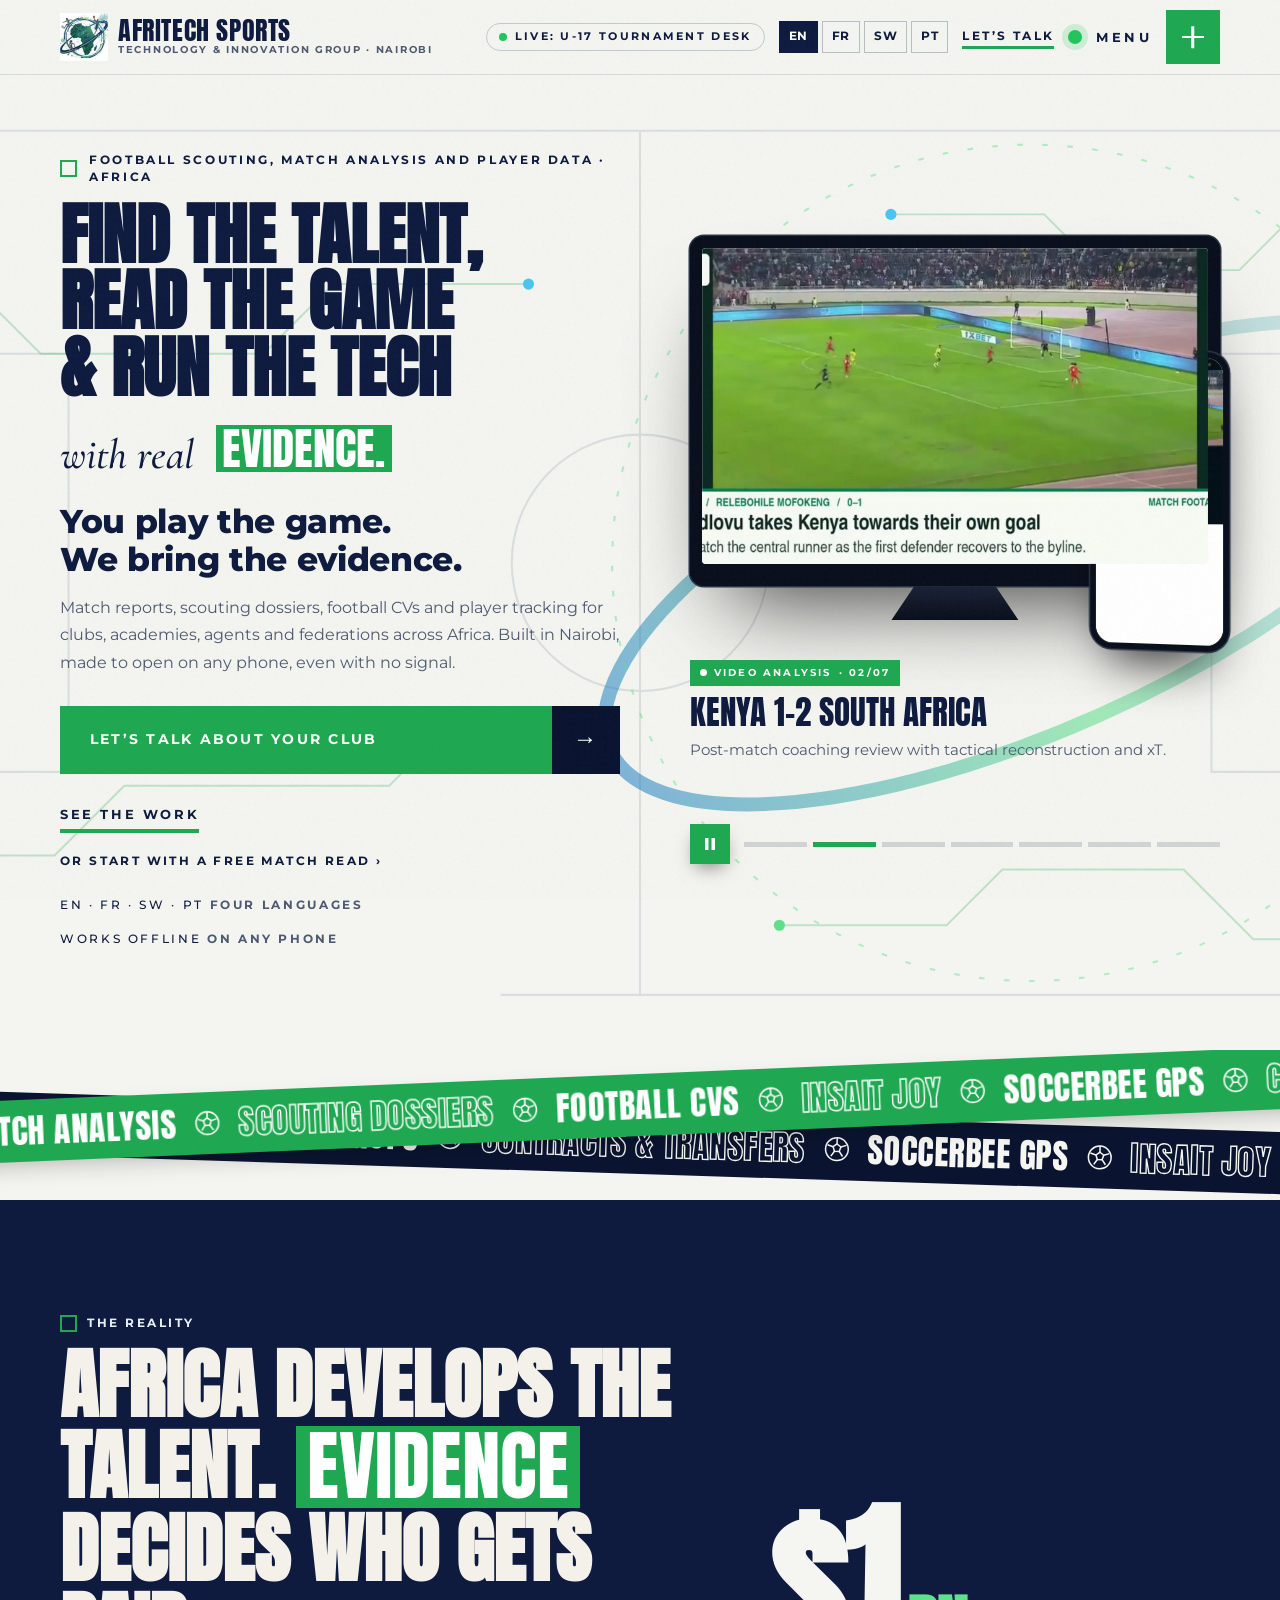
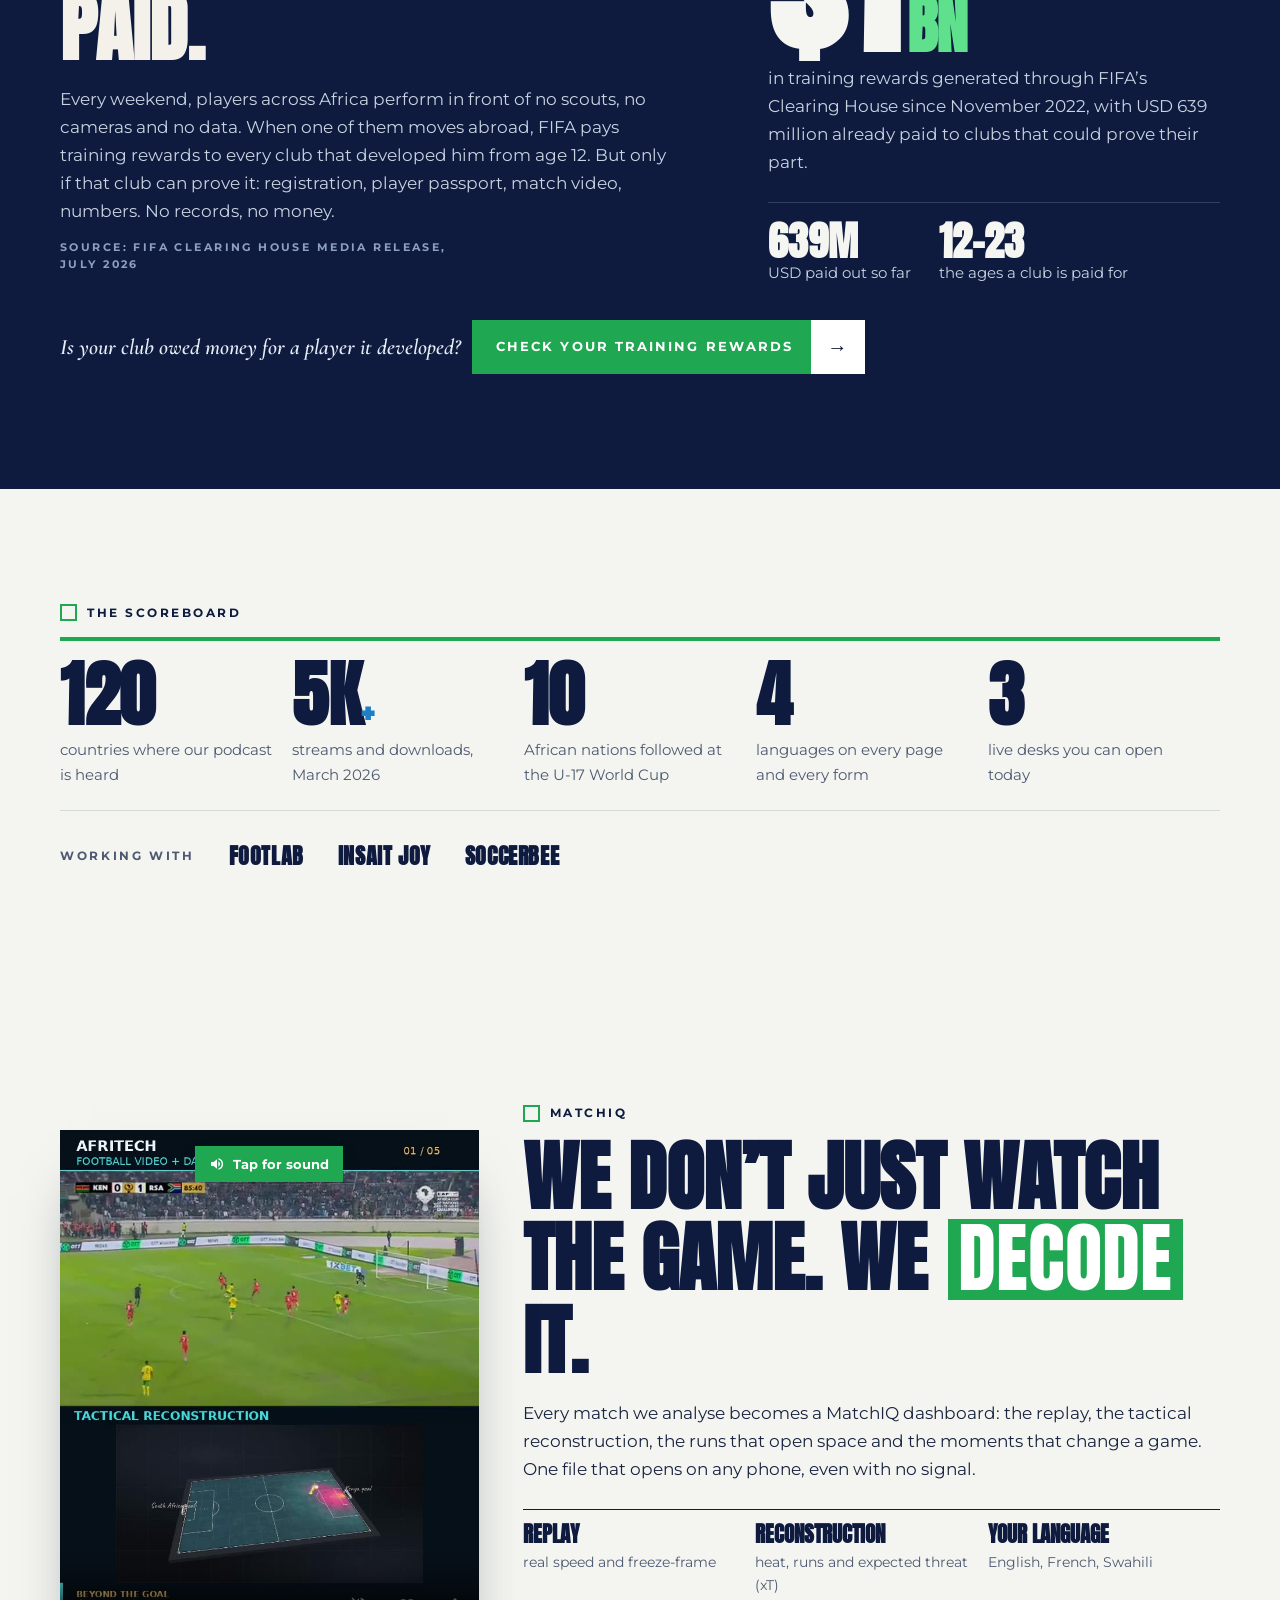
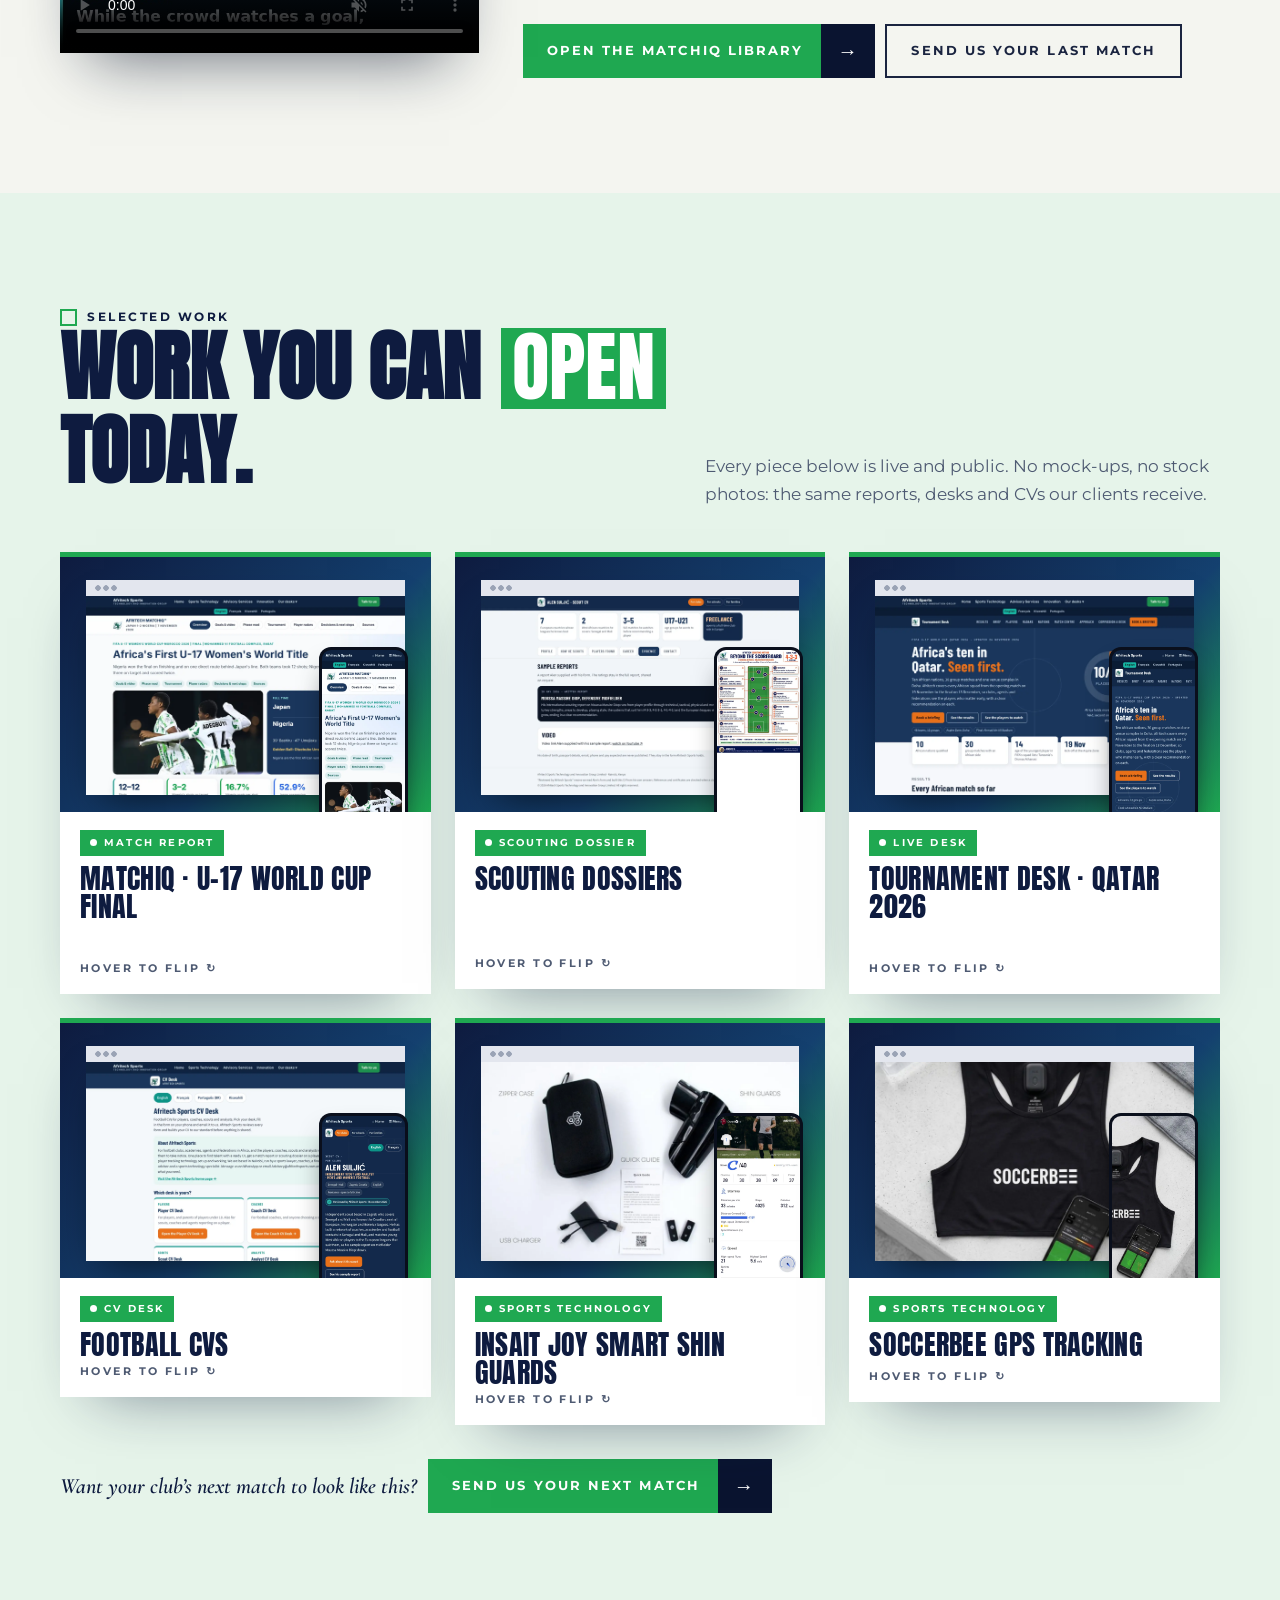
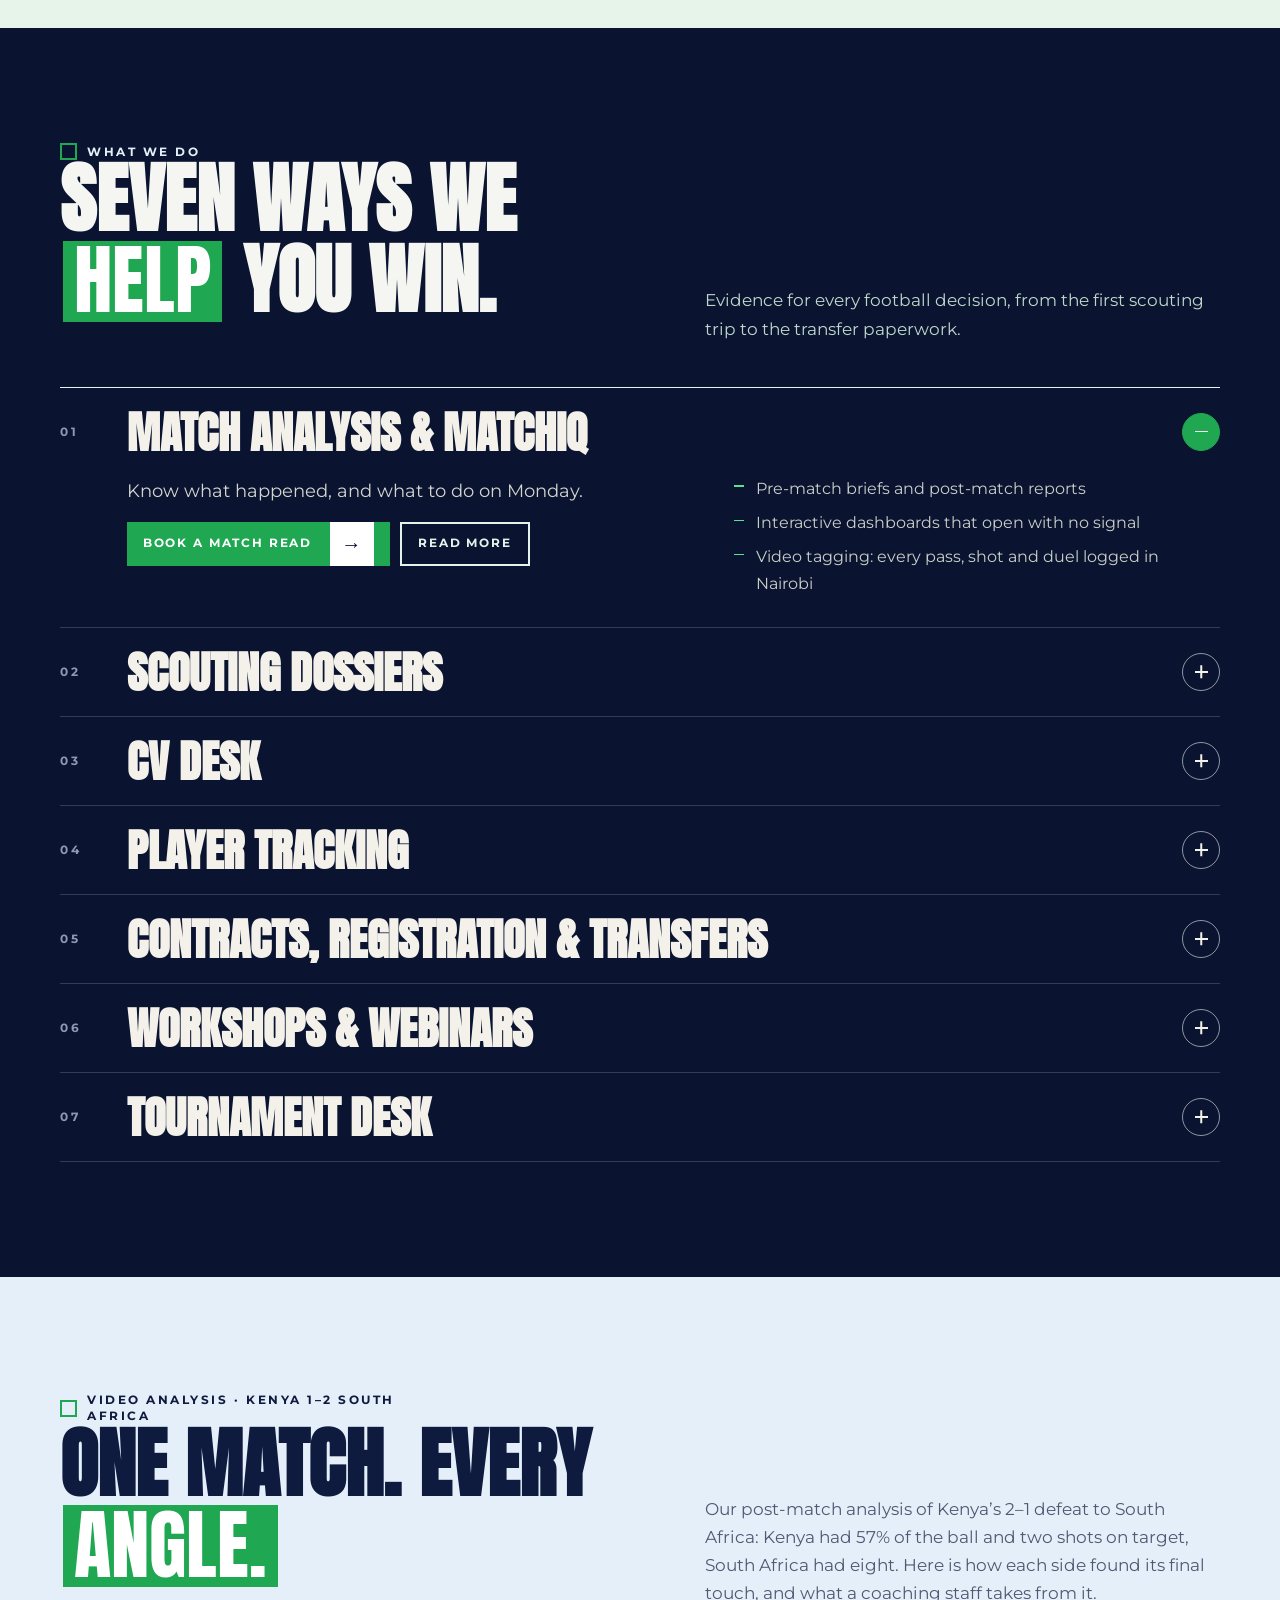
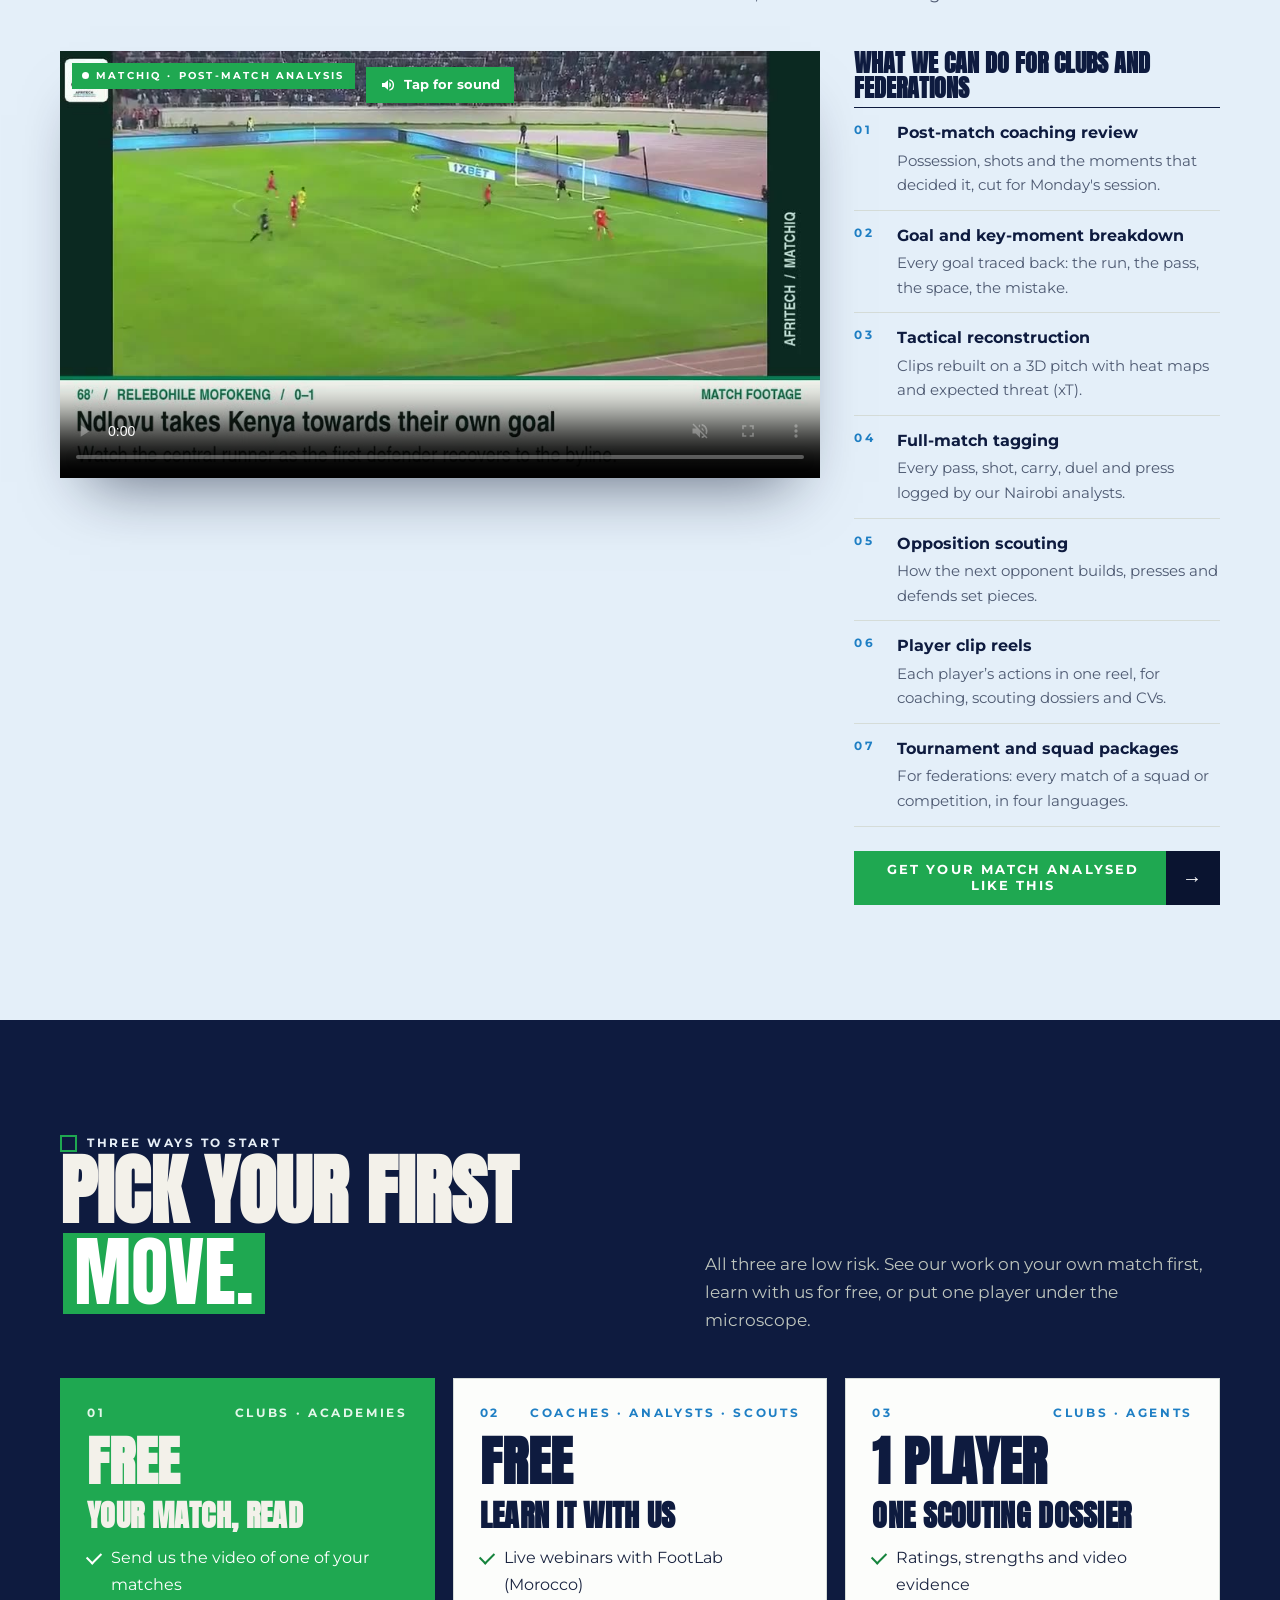
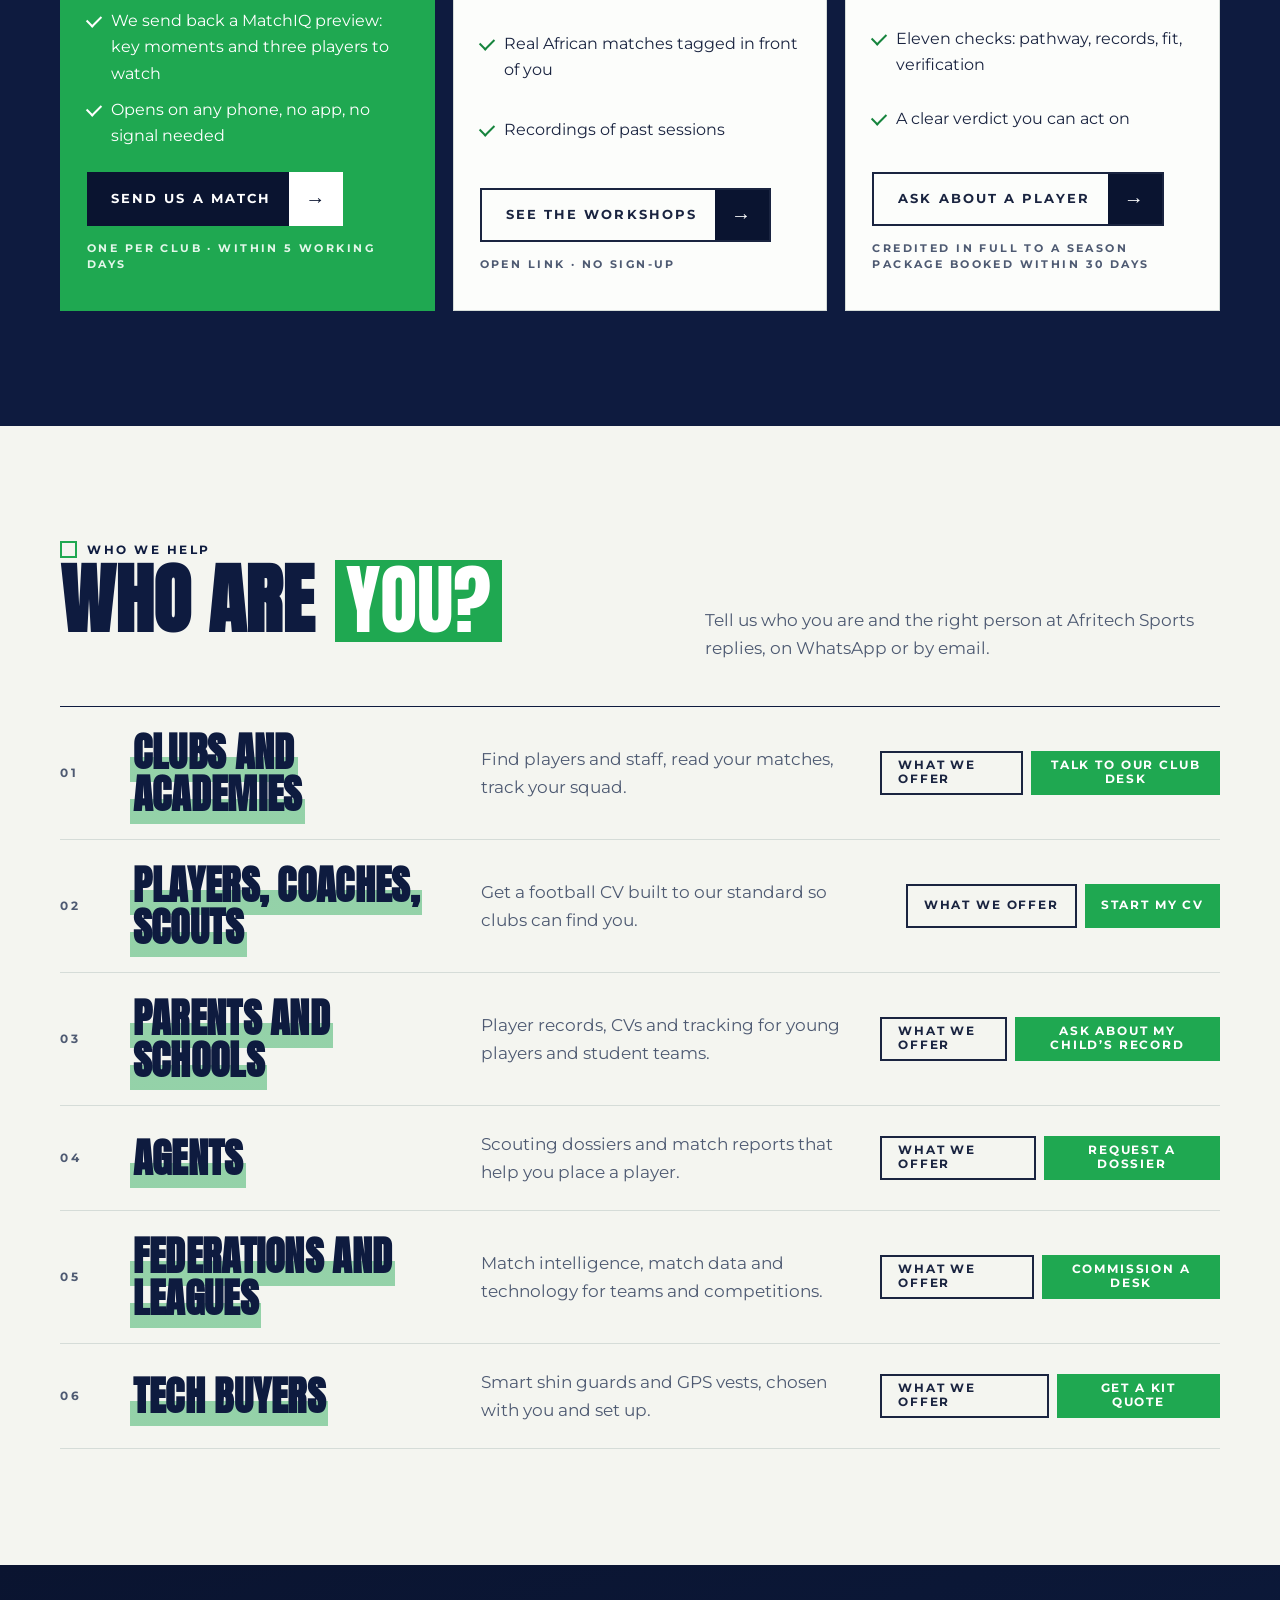
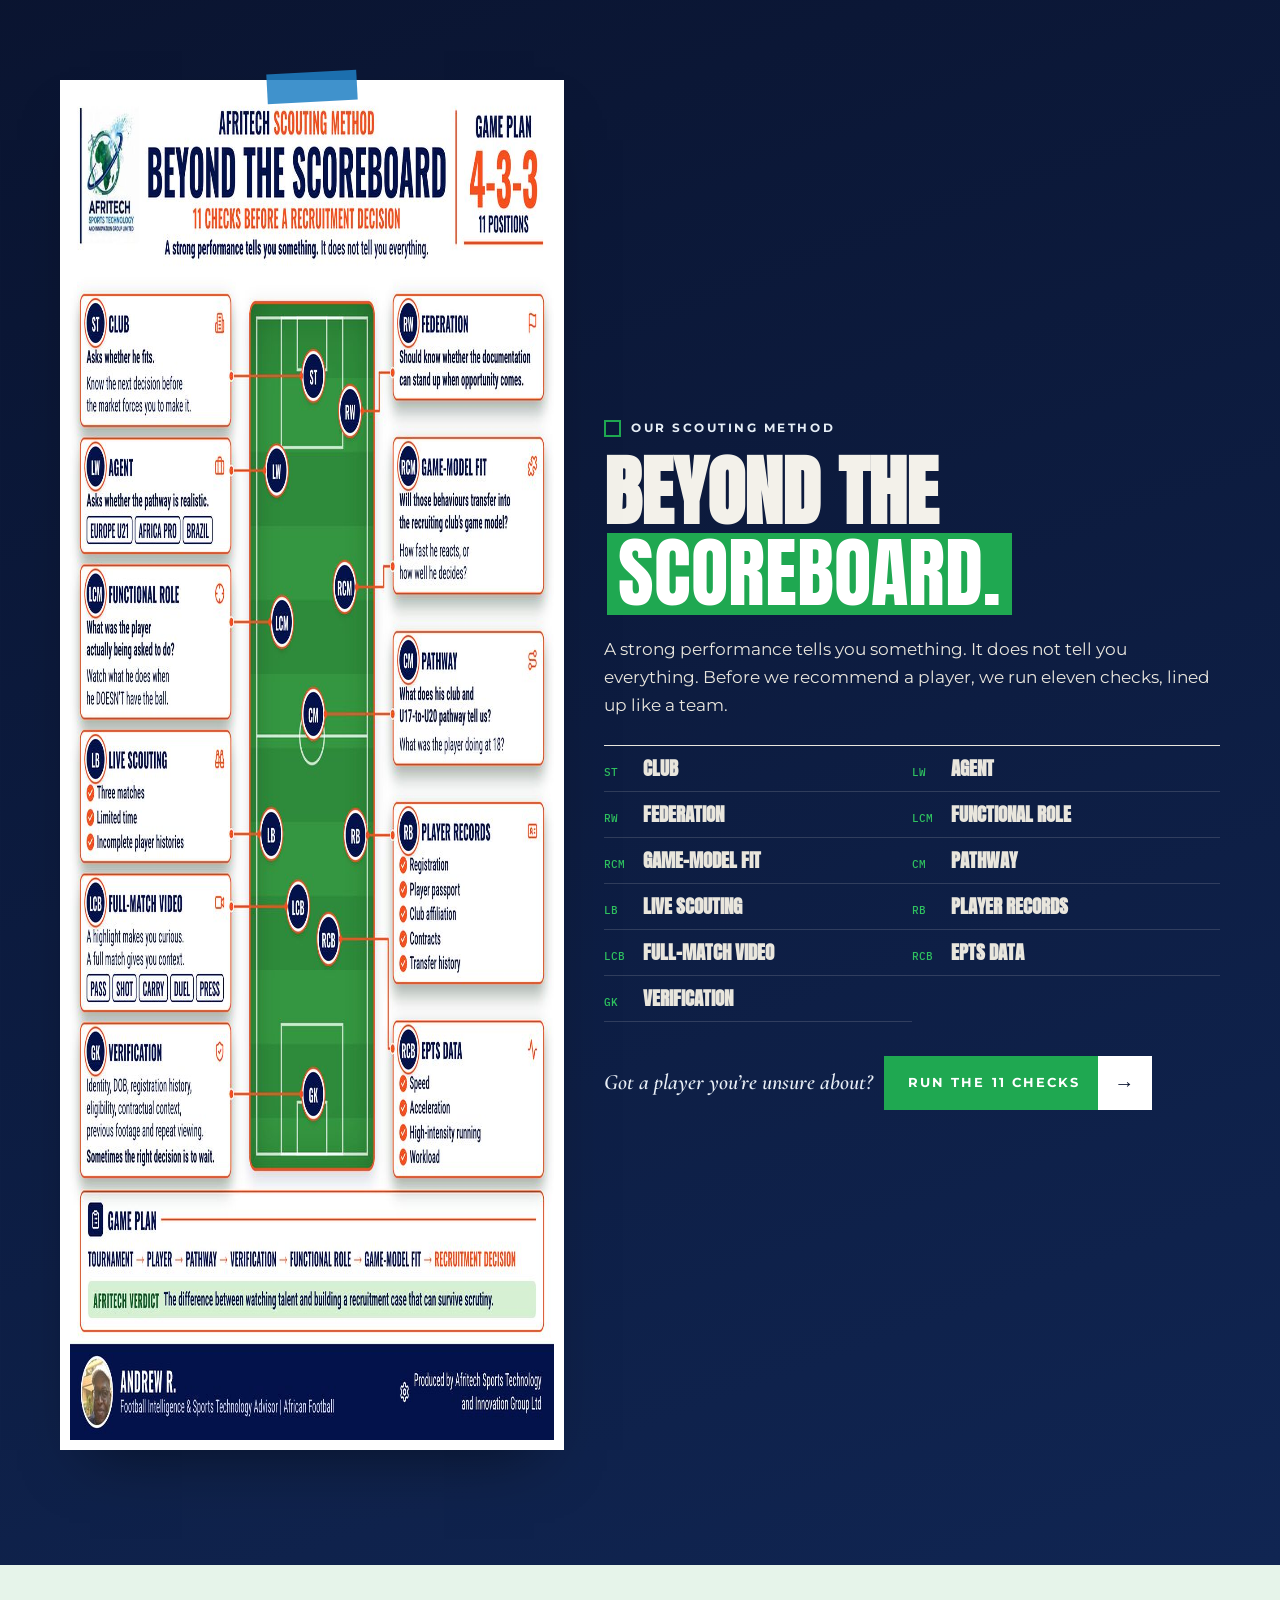
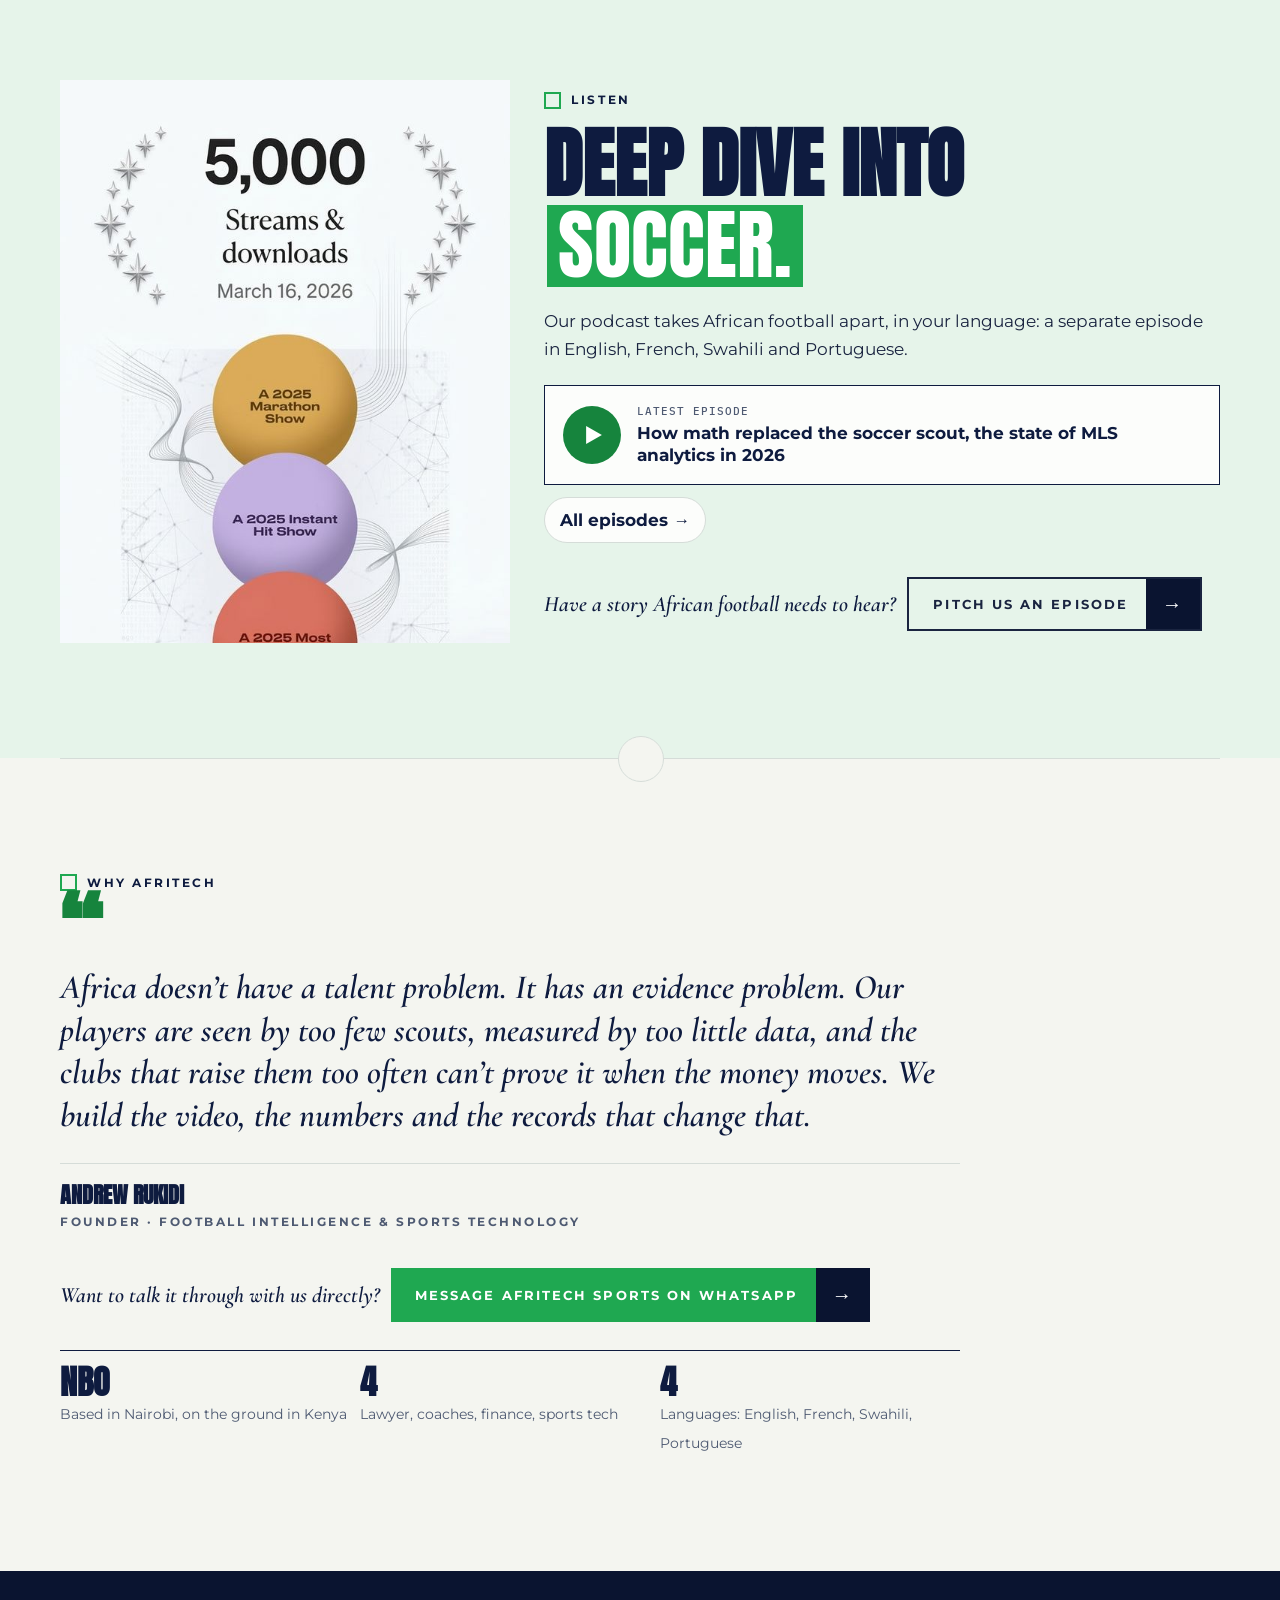
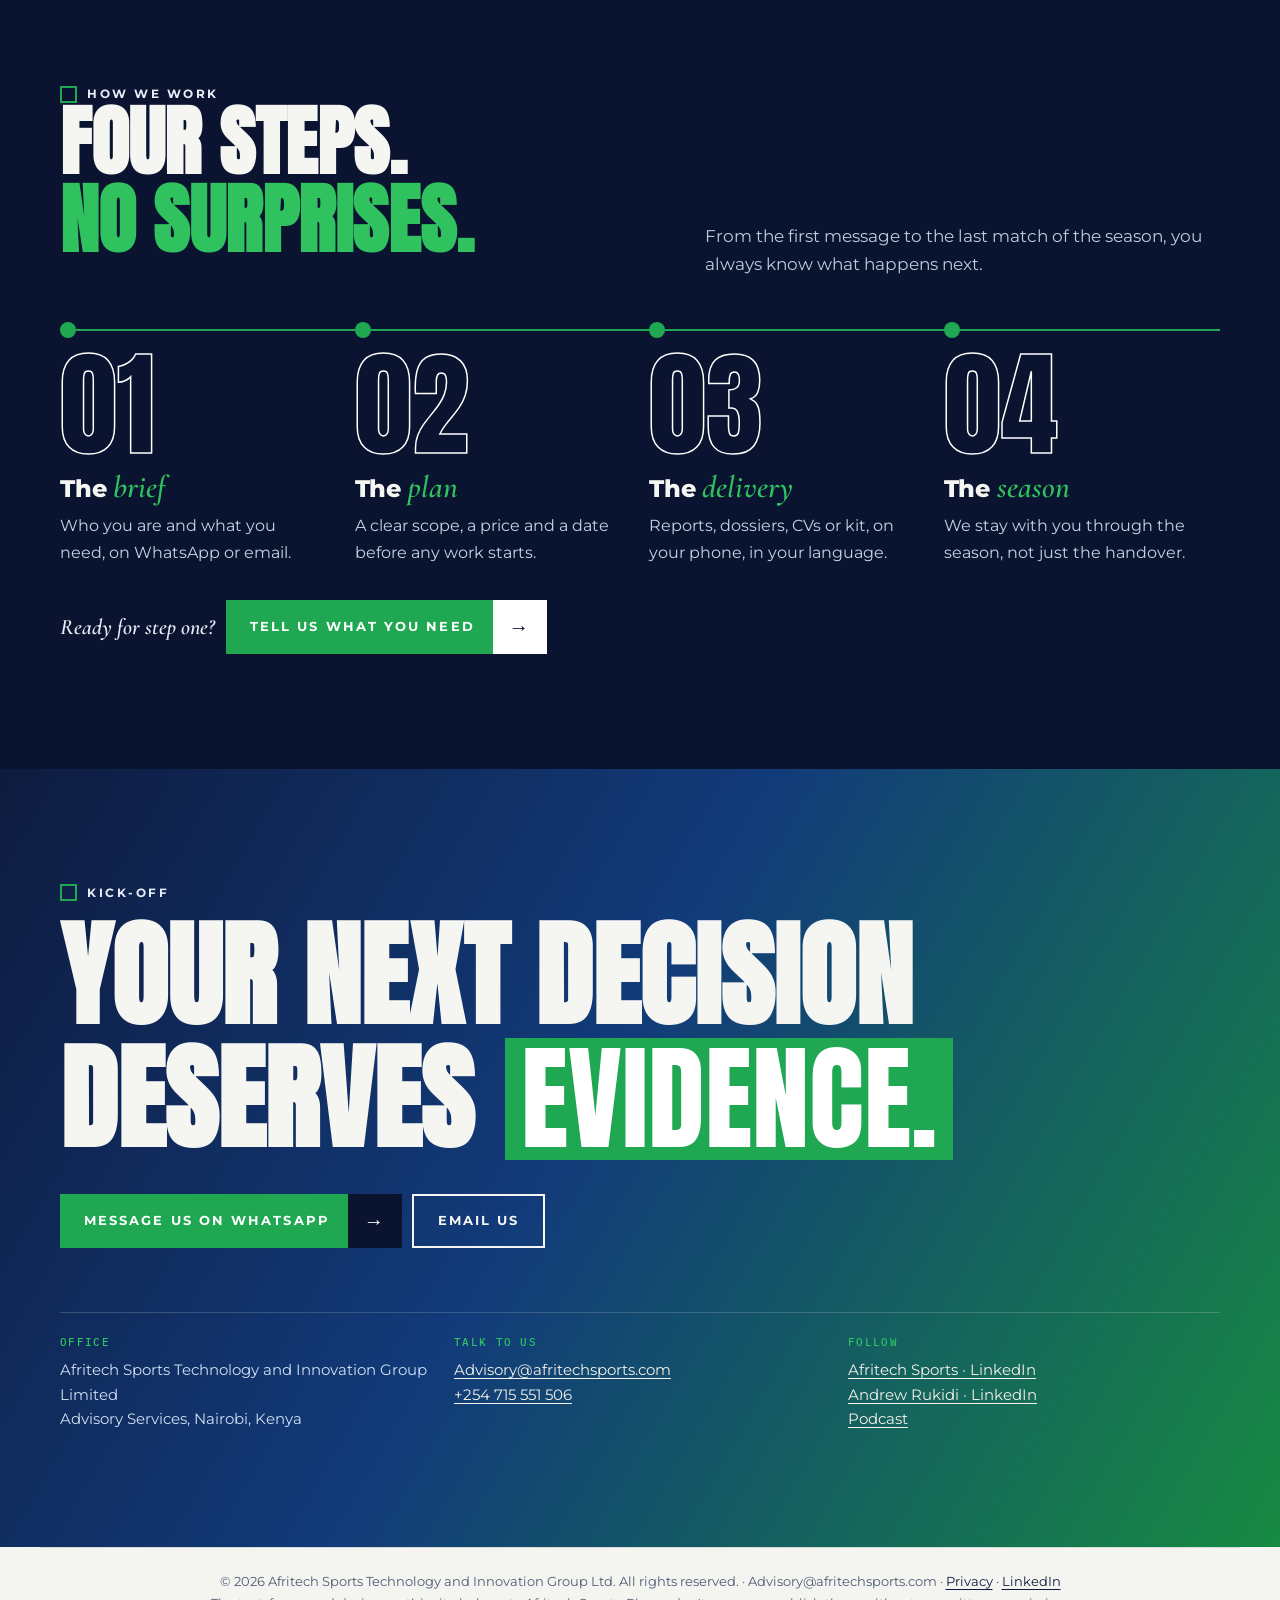
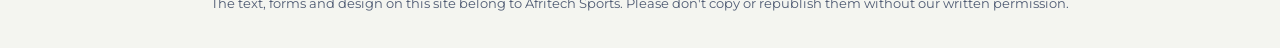
==== commit 50fa3395: "Match the reference type and controls, push Afritech colours - Montserrat for body and spaced-caps l" ====
--- a/index.html
+++ b/index.html
@@ -13,13 +13,14 @@
 <header class="top"><div class="top-in"><a class="brand" href="./"><img src="assets/img/logo.jpg" alt="Afritech Sports logo" width="44" height="44"><b>Afritech Sports<small>Technology &amp; Innovation Group · Nairobi</small></b></a>
 <a class="live" href="https://afritech-advisory.github.io/Afritech-Advisory-afritech-tournament-desk/qatar-u17-2026/" target="_blank" rel="noopener"><i></i><span class="t t-en" lang="en">Live: U-17 Tournament Desk</span><span class="t t-fr" lang="fr">En direct : Desk U-17</span><span class="t t-sw" lang="sw">Moja kwa moja: Dawati la U-17</span><span class="t t-pt" lang="pt">Ao vivo: Mesa Sub-17</span></a>
 <div class="langs" role="group" aria-label="Language"><label for="l-en" title="English">EN</label><label for="l-fr" title="Français">FR</label><label for="l-sw" title="Kiswahili">SW</label><label for="l-pt" title="Português">PT</label></div>
-<button type="button" class="btn go1 talk" data-pick=""><span class="t t-en" lang="en">Let’s talk</span><span class="t t-fr" lang="fr">Parlons-en</span><span class="t t-sw" lang="sw">Tuongee</span><span class="t t-pt" lang="pt">Vamos conversar</span></button>
-<button type="button" class="menu-btn" aria-expanded="false" aria-controls="menu"><span class="mb-l"><span class="t t-en" lang="en">Menu</span><span class="t t-fr" lang="fr">Menu</span><span class="t t-sw" lang="sw">Menyu</span><span class="t t-pt" lang="pt">Menu</span></span><span class="mb-i" aria-hidden="true"><i></i><i></i></span></button></div></header>
+<button type="button" class="talk-link" data-pick=""><span class="t t-en" lang="en">Let’s talk</span><span class="t t-fr" lang="fr">Parlons-en</span><span class="t t-sw" lang="sw">Tuongee</span><span class="t t-pt" lang="pt">Vamos conversar</span></button>
+<button type="button" class="menu-btn" aria-expanded="false" aria-controls="menu"><i class="mdot" aria-hidden="true"></i><span class="mb-l"><span class="t t-en" lang="en">Menu</span><span class="t t-fr" lang="fr">Menu</span><span class="t t-sw" lang="sw">Menyu</span><span class="t t-pt" lang="pt">Menu</span></span><span class="mb-x" aria-hidden="true"><i></i><i></i></span></button></div></header>
 <nav class="menu" id="menu" aria-label="Main" aria-hidden="true"><div class="menu-in"><ol class="mlist"><li><a href="" aria-current="page" class="on"><span class="mn">01</span><span class="ml"><span class="t t-en" lang="en">Home</span><span class="t t-fr" lang="fr">Accueil</span><span class="t t-sw" lang="sw">Nyumbani</span><span class="t t-pt" lang="pt">Início</span></span></a></li><li><a href="technology/"><span class="mn">02</span><span class="ml"><span class="t t-en" lang="en">Sports Technology</span><span class="t t-fr" lang="fr">Technologie sportive</span><span class="t t-sw" lang="sw">Teknolojia ya Michezo</span><span class="t t-pt" lang="pt">Tecnologia Esportiva</span></span></a></li><li><a href="advisory/"><span class="mn">03</span><span class="ml"><span class="t t-en" lang="en">Advisory Services</span><span class="t t-fr" lang="fr">Services de conseil</span><span class="t t-sw" lang="sw">Huduma za Ushauri</span><span class="t t-pt" lang="pt">Consultoria</span></span></a></li><li><a href="innovation/"><span class="mn">04</span><span class="ml"><span class="t t-en" lang="en">Innovation</span><span class="t t-fr" lang="fr">Innovation</span><span class="t t-sw" lang="sw">Ubunifu</span><span class="t t-pt" lang="pt">Inovação</span></span></a></li><li><a href="about/"><span class="mn">05</span><span class="ml"><span class="t t-en" lang="en">About us</span><span class="t t-fr" lang="fr">À propos</span><span class="t t-sw" lang="sw">Kuhusu sisi</span><span class="t t-pt" lang="pt">Sobre nós</span></span></a></li><li><button type="button" data-pick=""><span class="mn">06</span><span class="ml"><span class="t t-en" lang="en">Contact</span><span class="t t-fr" lang="fr">Contact</span><span class="t t-sw" lang="sw">Wasiliana</span><span class="t t-pt" lang="pt">Contato</span></span></button></li></ol>
 <aside class="maside"><p class="mk"><span class="t t-en" lang="en">Our live desks</span><span class="t t-fr" lang="fr">Nos desks en ligne</span><span class="t t-sw" lang="sw">Madawati yetu hewani</span><span class="t t-pt" lang="pt">Nossas mesas no ar</span></p><div class="mdesks"><a href="https://afritech-advisory.github.io/afritech-matchiq/" target="_blank" rel="noopener">MatchIQ ↗</a><a href="https://afritech-advisory.github.io/Afritech-Advisory-afritech-tournament-desk/" target="_blank" rel="noopener"><span class="t t-en" lang="en">Tournament Desk</span><span class="t t-fr" lang="fr">Desk Tournoi</span><span class="t t-sw" lang="sw">Dawati la Mashindano</span><span class="t t-pt" lang="pt">Mesa do Torneio</span> ↗</a><a href="https://afritech-advisory.github.io/afritech-sports-cv-desk/" target="_blank" rel="noopener"><span class="t t-en" lang="en">CV Desk</span><span class="t t-fr" lang="fr">Bureau CV</span><span class="t t-sw" lang="sw">Dawati la CV</span><span class="t t-pt" lang="pt">Mesa de Currículos</span> ↗</a></div>
 <p class="mk"><span class="t t-en" lang="en">Language</span><span class="t t-fr" lang="fr">Langue</span><span class="t t-sw" lang="sw">Lugha</span><span class="t t-pt" lang="pt">Idioma</span></p><div class="mlangs"><label for="l-en">English</label><label for="l-fr">Français</label><label for="l-sw">Kiswahili</label><label for="l-pt">Português</label></div>
 <p class="mk"><span class="t t-en" lang="en">Talk to us</span><span class="t t-fr" lang="fr">Contact</span><span class="t t-sw" lang="sw">Wasiliana nasi</span><span class="t t-pt" lang="pt">Fale com a gente</span></p><a href="mailto:Advisory@afritechsports.com">Advisory@afritechsports.com</a><a href="tel:+254715551506">+254 715 551 506</a>
-<p class="mk"><span class="t t-en" lang="en">Follow</span><span class="t t-fr" lang="fr">Suivre</span><span class="t t-sw" lang="sw">Fuatilia</span><span class="t t-pt" lang="pt">Siga</span></p><a href="https://www.linkedin.com/company/afritech-sports-technology-and-innovation-group-limited/" target="_blank" rel="noopener">LinkedIn ↗</a></aside></div></nav></header>
+<p class="mk"><span class="t t-en" lang="en">Follow</span><span class="t t-fr" lang="fr">Suivre</span><span class="t t-sw" lang="sw">Fuatilia</span><span class="t t-pt" lang="pt">Siga</span></p><a href="https://www.linkedin.com/company/afritech-sports-technology-and-innovation-group-limited/" target="_blank" rel="noopener">LinkedIn ↗</a></aside></div></nav>
+<div class="mbar"><button type="button" data-pick=""><svg viewBox="0 0 24 24" aria-hidden="true"><path d="M3 5h18v14H3z" fill="none" stroke="currentColor" stroke-width="1.8"/><path d="M3 6l9 7 9-7" fill="none" stroke="currentColor" stroke-width="1.8"/></svg><span class="t t-en" lang="en">Let’s talk</span><span class="t t-fr" lang="fr">Parlons-en</span><span class="t t-sw" lang="sw">Tuongee</span><span class="t t-pt" lang="pt">Vamos conversar</span></button><a href="#first-move"><span class="t t-en" lang="en">Free match read</span><span class="t t-fr" lang="fr">Analyse gratuite</span><span class="t t-sw" lang="sw">Uchambuzi bure</span><span class="t t-pt" lang="pt">Análise grátis</span></a></div></header>
 <main><section class="h-hero"><div class="fx" aria-hidden="true"><svg viewBox="0 0 1200 700" preserveAspectRatio="xMidYMid slice"><defs><linearGradient id="gp" x1="0" x2="1"><stop offset="0" stop-color="#49C6F0" stop-opacity="0"/><stop offset=".6" stop-color="#5EE08A"/><stop offset="1" stop-color="#E9FFF0"/></linearGradient><linearGradient id="go" x1="0" x2="1"><stop offset="0" stop-color="#1F7FC4"/><stop offset=".5" stop-color="#5EE08A"/><stop offset="1" stop-color="#1F7FC4" stop-opacity=".2"/></linearGradient></defs>
 <g class="pitchlines"><rect x="40" y="40" width="1120" height="620"/><path d="M600 40V660"/><circle cx="600" cy="350" r="92"/><rect x="40" y="200" width="150" height="300"/><rect x="1010" y="200" width="150" height="300"/></g>
 <g class="orb"><ellipse cx="880" cy="350" rx="330" ry="120" fill="none" stroke="url(#go)" stroke-width="10" opacity=".55" transform="rotate(-24 880 350)"/></g>
@@ -31,9 +32,12 @@
 <circle class="node" cx="560" cy="460" r="4"/><circle class="node" cx="520" cy="150" r="4"/><circle class="node" cx="700" cy="610" r="4"/><circle class="node" cx="780" cy="100" r="4"/>
 <g><rect class="bit" x="980" y="230" width="4" height="4" style="animation-delay:-0.00s"/><rect class="bit" x="1003" y="267" width="6" height="6" style="animation-delay:-0.55s"/><rect class="bit" x="1026" y="304" width="8" height="8" style="animation-delay:-1.10s"/><rect class="bit" x="1049" y="341" width="4" height="4" style="animation-delay:-1.65s"/><rect class="bit" x="1072" y="378" width="6" height="6" style="animation-delay:-2.20s"/><rect class="bit" x="1095" y="265" width="8" height="8" style="animation-delay:-2.75s"/><rect class="bit" x="1118" y="302" width="4" height="4" style="animation-delay:-3.30s"/><rect class="bit" x="1001" y="339" width="6" height="6" style="animation-delay:-3.85s"/><rect class="bit" x="1024" y="376" width="8" height="8" style="animation-delay:-4.40s"/><rect class="bit" x="1047" y="263" width="4" height="4" style="animation-delay:-4.95s"/><rect class="bit" x="1070" y="300" width="6" height="6" style="animation-delay:-5.50s"/><rect class="bit" x="1093" y="337" width="8" height="8" style="animation-delay:-6.05s"/><rect class="bit" x="1116" y="374" width="4" height="4" style="animation-delay:-6.60s"/><rect class="bit" x="999" y="261" width="6" height="6" style="animation-delay:-7.15s"/></g></svg></div><div class="h-in"><div>
 <p class="eyebrow"><span class="t t-en" lang="en">Football scouting, match analysis and player data · Africa</span><span class="t t-fr" lang="fr">Recrutement, analyse de match et données joueurs · Afrique</span><span class="t t-sw" lang="sw">Uskauti wa soka, uchambuzi wa mechi na data za wachezaji · Afrika</span><span class="t t-pt" lang="pt">Scouting, análise de partidas e dados de jogadores · África</span></p>
-<h1><span class="t t-en" lang="en"><span class="ln"><span>Find the <mark>talent.</mark></span></span><span class="ln"><span>Read the <em>game.</em></span></span><span class="ln"><span>Run the <em>tech.</em></span></span></span><span class="t t-fr" lang="fr"><span class="ln"><span>Trouver le <mark>talent.</mark></span></span><span class="ln"><span>Lire le <em>jeu.</em></span></span><span class="ln"><span>Faire tourner la <em>tech.</em></span></span></span><span class="t t-sw" lang="sw"><span class="ln"><span>Pata <mark>vipaji.</mark></span></span><span class="ln"><span>Soma <em>mchezo.</em></span></span><span class="ln"><span>Endesha <em>teknolojia.</em></span></span></span><span class="t t-pt" lang="pt"><span class="ln"><span>Encontre o <mark>talento.</mark></span></span><span class="ln"><span>Leia o <em>jogo.</em></span></span><span class="ln"><span>Faça a <em>tecnologia</em> funcionar.</span></span></span></h1>
+<h1><span class="t t-en" lang="en"><span class="ln"><span>Find the talent,</span></span><span class="ln"><span>read the game</span></span><span class="ln"><span>&amp; run the tech</span></span><span class="ln tail"><span><i class="it">with real</i> <mark>evidence.</mark></span></span></span><span class="t t-fr" lang="fr"><span class="ln"><span>Trouver le talent,</span></span><span class="ln"><span>lire le jeu</span></span><span class="ln"><span>&amp; faire tourner la tech</span></span><span class="ln tail"><span><i class="it">avec de vraies</i> <mark>preuves.</mark></span></span></span><span class="t t-sw" lang="sw"><span class="ln"><span>Pata vipaji,</span></span><span class="ln"><span>soma mchezo</span></span><span class="ln"><span>na endesha teknolojia</span></span><span class="ln tail"><span><i class="it">kwa</i> <mark>ushahidi.</mark></span></span></span><span class="t t-pt" lang="pt"><span class="ln"><span>Encontre o talento,</span></span><span class="ln"><span>leia o jogo</span></span><span class="ln"><span>e faça a tecnologia rodar</span></span><span class="ln tail"><span><i class="it">com</i> <mark>evidências.</mark></span></span></span></h1>
+<p class="sub"><span class="t t-en" lang="en">You play the game.<br>We bring the evidence.</span><span class="t t-fr" lang="fr">Vous jouez.<br>Nous apportons les preuves.</span><span class="t t-sw" lang="sw">Ninyi mnacheza.<br>Sisi tunaleta ushahidi.</span><span class="t t-pt" lang="pt">Vocês jogam.<br>Nós trazemos as evidências.</span></p>
 <div class="lead"><p class="t t-en" lang="en">Match reports, scouting dossiers, football CVs and player tracking for clubs, academies, agents and federations across Africa. Built in Nairobi, made to open on any phone, even with no signal.</p><p class="t t-fr" lang="fr">Rapports de match, dossiers de recrutement, CV football et suivi des joueurs pour les clubs, académies, agents et fédérations d’Afrique. Conçus à Nairobi, lisibles sur n’importe quel téléphone, même sans réseau.</p><p class="t t-sw" lang="sw">Ripoti za mechi, ripoti za uskauti, CV za soka na ufuatiliaji wa wachezaji kwa klabu, akademia, mawakala na mashirikisho kote Afrika. Zimetengenezwa Nairobi, zinafunguka kwenye simu yoyote, hata bila mtandao.</p><p class="t t-pt" lang="pt">Relatórios de partida, dossiês de scouting, currículos de futebol e monitoramento de jogadores para clubes, academias, agentes e federações da África. Feitos em Nairóbi, abrem em qualquer celular, mesmo sem sinal.</p></div>
-<div class="acts"><a class="btn go1" href="#first-move"><span class="t t-en" lang="en">Pick your first move</span><span class="t t-fr" lang="fr">Choisissez votre premier pas</span><span class="t t-sw" lang="sw">Chagua hatua yako ya kwanza</span><span class="t t-pt" lang="pt">Escolha seu primeiro passo</span> <span class="ar" aria-hidden="true">→</span></a><a class="btn ghost" href="#work"><span class="t t-en" lang="en">See the work</span><span class="t t-fr" lang="fr">Voir le travail</span><span class="t t-sw" lang="sw">Ona kazi yetu</span><span class="t t-pt" lang="pt">Veja o trabalho</span></a></div>
+<div class="hcta"><button type="button" class="btn go1 big" data-pick="club"><span class="t t-en" lang="en">Let’s talk about your club</span><span class="t t-fr" lang="fr">Parlons de votre club</span><span class="t t-sw" lang="sw">Tuzungumze kuhusu klabu yako</span><span class="t t-pt" lang="pt">Vamos falar do seu clube</span> <span class="ar" aria-hidden="true">→</span></button>
+<a class="ulink" href="#work"><span class="t t-en" lang="en">See the work</span><span class="t t-fr" lang="fr">Voir le travail</span><span class="t t-sw" lang="sw">Ona kazi yetu</span><span class="t t-pt" lang="pt">Veja o trabalho</span></a>
+<a class="slink" href="#first-move"><span class="t t-en" lang="en">Or start with a free match read</span><span class="t t-fr" lang="fr">Ou commencez par une analyse gratuite</span><span class="t t-sw" lang="sw">Au anza na uchambuzi wa mechi bure</span><span class="t t-pt" lang="pt">Ou comece com uma análise grátis</span> ›</a></div>
 <div class="h-meta"><span><span class="t t-en" lang="en"><b>EN · FR · SW · PT</b> four languages</span><span class="t t-fr" lang="fr"><b>EN · FR · SW · PT</b> quatre langues</span><span class="t t-sw" lang="sw"><b>EN · FR · SW · PT</b> lugha nne</span><span class="t t-pt" lang="pt"><b>EN · FR · SW · PT</b> quatro idiomas</span></span><span><span class="t t-en" lang="en"><b>Works offline</b> on any phone</span><span class="t t-fr" lang="fr"><b>Hors ligne</b> sur tout téléphone</span><span class="t t-sw" lang="sw"><b>Bila mtandao</b> kwenye simu yoyote</span><span class="t t-pt" lang="pt"><b>Funciona offline</b> em qualquer celular</span></span></div>
 </div>
 <div class="show" data-show>
@@ -121,8 +125,8 @@
 <div class="sig"><div><b>Andrew Rukidi</b><span><span class="t t-en" lang="en">Founder · Football intelligence & sports technology</span><span class="t t-fr" lang="fr">Fondateur · Intelligence football & technologie sportive</span><span class="t t-sw" lang="sw">Mwanzilishi · Ujasusi wa soka na teknolojia ya michezo</span><span class="t t-pt" lang="pt">Fundador · Inteligência de futebol e tecnologia esportiva</span></span></div></div>
 <div class="cta-line"><p class="t t-en" lang="en">Want to talk it through with us directly?</p><p class="t t-fr" lang="fr">Vous voulez en parler directement avec nous ?</p><p class="t t-sw" lang="sw">Ungependa kuzungumza nasi moja kwa moja?</p><p class="t t-pt" lang="pt">Quer conversar diretamente com a gente?</p><button type="button" class="btn go1" data-pick=""><span class="t t-en" lang="en">Message Afritech Sports on WhatsApp</span><span class="t t-fr" lang="fr">Écrire à Afritech Sports sur WhatsApp</span><span class="t t-sw" lang="sw">Tumia Afritech Sports ujumbe WhatsApp</span><span class="t t-pt" lang="pt">Fale com a Afritech Sports no WhatsApp</span> <span class="ar" aria-hidden="true">→</span></button></div>
 <div class="facts"><div><b>NBO</b><span><span class="t t-en" lang="en">Based in Nairobi, on the ground in Kenya</span><span class="t t-fr" lang="fr">Basés à Nairobi, sur le terrain au Kenya</span><span class="t t-sw" lang="sw">Tuko Nairobi, uwanjani Kenya</span><span class="t t-pt" lang="pt">Em Nairóbi, presentes no Quênia</span></span></div><div><b>4</b><span><span class="t t-en" lang="en">Lawyer, coaches, finance, sports tech</span><span class="t t-fr" lang="fr">Avocat, entraîneurs, finance, tech sportive</span><span class="t t-sw" lang="sw">Mwanasheria, makocha, fedha, teknolojia</span><span class="t t-pt" lang="pt">Advogado, treinadores, finanças, tecnologia</span></span></div><div><b>4</b><span><span class="t t-en" lang="en">Languages: English, French, Swahili, Portuguese</span><span class="t t-fr" lang="fr">Langues : anglais, français, swahili, portugais</span><span class="t t-sw" lang="sw">Lugha: Kiingereza, Kifaransa, Kiswahili, Kireno</span><span class="t t-pt" lang="pt">Idiomas: inglês, francês, suaíli, português</span></span></div></div>
-</div></div></div></section><section class="sx steps4" id="process"><div class="in"><div class="shead"><div><p class="kick"><span class="t t-en" lang="en">How we work</span><span class="t t-fr" lang="fr">Notre façon de travailler</span><span class="t t-sw" lang="sw">Jinsi tunavyofanya kazi</span><span class="t t-pt" lang="pt">Como trabalhamos</span></p><h2><span class="t t-en" lang="en">Four steps. <em>No surprises.</em></span><span class="t t-fr" lang="fr">Quatre étapes. <em>Aucune surprise.</em></span><span class="t t-sw" lang="sw">Hatua nne. <em>Hakuna mshangao.</em></span><span class="t t-pt" lang="pt">Quatro passos. <em>Sem surpresas.</em></span></h2></div><p class="t t-en" lang="en">From the first message to the last match of the season, you always know what happens next.</p><p class="t t-fr" lang="fr">Du premier message au dernier match de la saison, vous savez toujours ce qui suit.</p><p class="t t-sw" lang="sw">Kuanzia ujumbe wa kwanza hadi mechi ya mwisho ya msimu, unajua kinachofuata.</p><p class="t t-pt" lang="pt">Da primeira mensagem ao último jogo da temporada, você sempre sabe o que vem depois.</p></div>
-<div class="steps-g"><div class="step rv"><span class="sn">01</span><h3><span class="t t-en" lang="en">Tell <em>us</em></span><span class="t t-fr" lang="fr">Parlez-<em>nous</em></span><span class="t t-sw" lang="sw"><em>Tuambie</em></span><span class="t t-pt" lang="pt"><em>Conte</em> pra gente</span></h3><p class="t t-en" lang="en">Who you are and what you need, on WhatsApp or email.</p><p class="t t-fr" lang="fr">Qui vous êtes et ce dont vous avez besoin, sur WhatsApp ou par e-mail.</p><p class="t t-sw" lang="sw">Wewe ni nani na unahitaji nini, kwa WhatsApp au barua pepe.</p><p class="t t-pt" lang="pt">Quem você é e o que precisa, no WhatsApp ou por e-mail.</p></div><div class="step rv"><span class="sn">02</span><h3><span class="t t-en" lang="en">The <em>plan</em></span><span class="t t-fr" lang="fr">Le <em>plan</em></span><span class="t t-sw" lang="sw"><em>Mpango</em></span><span class="t t-pt" lang="pt">O <em>plano</em></span></h3><p class="t t-en" lang="en">A clear scope, a price and a date before any work starts.</p><p class="t t-fr" lang="fr">Un cadre clair, un prix et une date avant tout travail.</p><p class="t t-sw" lang="sw">Mpango wa wazi, bei na tarehe kabla ya kazi kuanza.</p><p class="t t-pt" lang="pt">Escopo claro, preço e data antes de começar.</p></div><div class="step rv"><span class="sn">03</span><h3><span class="t t-en" lang="en">The <em>delivery</em></span><span class="t t-fr" lang="fr">La <em>livraison</em></span><span class="t t-sw" lang="sw"><em>Uwasilishaji</em></span><span class="t t-pt" lang="pt">A <em>entrega</em></span></h3><p class="t t-en" lang="en">Reports, dossiers, CVs or kit, on your phone, in your language.</p><p class="t t-fr" lang="fr">Rapports, dossiers, CV ou matériel, sur votre téléphone, dans votre langue.</p><p class="t t-sw" lang="sw">Ripoti, CV au vifaa, kwenye simu yako, kwa lugha yako.</p><p class="t t-pt" lang="pt">Relatórios, dossiês, currículos ou equipamento, no seu celular.</p></div><div class="step rv"><span class="sn">04</span><h3><span class="t t-en" lang="en">The <em>season</em></span><span class="t t-fr" lang="fr">La <em>saison</em></span><span class="t t-sw" lang="sw"><em>Msimu</em></span><span class="t t-pt" lang="pt">A <em>temporada</em></span></h3><p class="t t-en" lang="en">We stay with you through the season, not just the handover.</p><p class="t t-fr" lang="fr">Nous restons à vos côtés toute la saison.</p><p class="t t-sw" lang="sw">Tunabaki nawe msimu mzima, si siku ya kukabidhi tu.</p><p class="t t-pt" lang="pt">Ficamos com você a temporada toda.</p></div></div>
+</div></div></div></section><section class="sx steps4" id="process"><div class="in"><div class="shead"><div><p class="kick"><span class="t t-en" lang="en">How we work</span><span class="t t-fr" lang="fr">Notre façon de travailler</span><span class="t t-sw" lang="sw">Jinsi tunavyofanya kazi</span><span class="t t-pt" lang="pt">Como trabalhamos</span></p><h2><span class="t t-en" lang="en">Four steps.<br><span class="g">No surprises.</span></span><span class="t t-fr" lang="fr">Quatre étapes.<br><span class="g">Aucune surprise.</span></span><span class="t t-sw" lang="sw">Hatua nne.<br><span class="g">Hakuna mshangao.</span></span><span class="t t-pt" lang="pt">Quatro passos.<br><span class="g">Sem surpresas.</span></span></h2></div><p class="t t-en" lang="en">From the first message to the last match of the season, you always know what happens next.</p><p class="t t-fr" lang="fr">Du premier message au dernier match de la saison, vous savez toujours ce qui suit.</p><p class="t t-sw" lang="sw">Kuanzia ujumbe wa kwanza hadi mechi ya mwisho ya msimu, unajua kinachofuata.</p><p class="t t-pt" lang="pt">Da primeira mensagem ao último jogo da temporada, você sempre sabe o que vem depois.</p></div>
+<div class="steps-g"><div class="step rv"><span class="sn">01</span><h3><span class="t t-en" lang="en">The <em>brief</em></span><span class="t t-fr" lang="fr">Le <em>brief</em></span><span class="t t-sw" lang="sw"><em>Maelezo</em></span><span class="t t-pt" lang="pt">O <em>briefing</em></span></h3><p class="t t-en" lang="en">Who you are and what you need, on WhatsApp or email.</p><p class="t t-fr" lang="fr">Qui vous êtes et ce dont vous avez besoin, sur WhatsApp ou par e-mail.</p><p class="t t-sw" lang="sw">Wewe ni nani na unahitaji nini, kwa WhatsApp au barua pepe.</p><p class="t t-pt" lang="pt">Quem você é e o que precisa, no WhatsApp ou por e-mail.</p></div><div class="step rv"><span class="sn">02</span><h3><span class="t t-en" lang="en">The <em>plan</em></span><span class="t t-fr" lang="fr">Le <em>plan</em></span><span class="t t-sw" lang="sw"><em>Mpango</em></span><span class="t t-pt" lang="pt">O <em>plano</em></span></h3><p class="t t-en" lang="en">A clear scope, a price and a date before any work starts.</p><p class="t t-fr" lang="fr">Un cadre clair, un prix et une date avant tout travail.</p><p class="t t-sw" lang="sw">Mpango wa wazi, bei na tarehe kabla ya kazi kuanza.</p><p class="t t-pt" lang="pt">Escopo claro, preço e data antes de começar.</p></div><div class="step rv"><span class="sn">03</span><h3><span class="t t-en" lang="en">The <em>delivery</em></span><span class="t t-fr" lang="fr">La <em>livraison</em></span><span class="t t-sw" lang="sw"><em>Uwasilishaji</em></span><span class="t t-pt" lang="pt">A <em>entrega</em></span></h3><p class="t t-en" lang="en">Reports, dossiers, CVs or kit, on your phone, in your language.</p><p class="t t-fr" lang="fr">Rapports, dossiers, CV ou matériel, sur votre téléphone, dans votre langue.</p><p class="t t-sw" lang="sw">Ripoti, CV au vifaa, kwenye simu yako, kwa lugha yako.</p><p class="t t-pt" lang="pt">Relatórios, dossiês, currículos ou equipamento, no seu celular.</p></div><div class="step rv"><span class="sn">04</span><h3><span class="t t-en" lang="en">The <em>season</em></span><span class="t t-fr" lang="fr">La <em>saison</em></span><span class="t t-sw" lang="sw"><em>Msimu</em></span><span class="t t-pt" lang="pt">A <em>temporada</em></span></h3><p class="t t-en" lang="en">We stay with you through the season, not just the handover.</p><p class="t t-fr" lang="fr">Nous restons à vos côtés toute la saison.</p><p class="t t-sw" lang="sw">Tunabaki nawe msimu mzima, si siku ya kukabidhi tu.</p><p class="t t-pt" lang="pt">Ficamos com você a temporada toda.</p></div></div>
 <div class="cta-line"><p class="t t-en" lang="en">Ready for step one?</p><p class="t t-fr" lang="fr">Prêt pour la première étape ?</p><p class="t t-sw" lang="sw">Uko tayari kwa hatua ya kwanza?</p><p class="t t-pt" lang="pt">Pronto para o primeiro passo?</p><button type="button" class="btn go1" data-pick=""><span class="t t-en" lang="en">Tell us what you need</span><span class="t t-fr" lang="fr">Dites-nous ce qu’il vous faut</span><span class="t t-sw" lang="sw">Tuambie unachohitaji</span><span class="t t-pt" lang="pt">Conte o que precisa</span> <span class="ar" aria-hidden="true">→</span></button></div>
 </div></section><section class="sx final grad" id="contact"><div class="in">
 <p class="kick"><span class="t t-en" lang="en">Kick-off</span><span class="t t-fr" lang="fr">Coup d’envoi</span><span class="t t-sw" lang="sw">Mwanzo wa mchezo</span><span class="t t-pt" lang="pt">Pontapé inicial</span></p>
--- a/assets/site.css
+++ b/assets/site.css
@@ -1,3 +1,9 @@
+@font-face{font-family:"Mont";src:url(fonts/mont-400.woff2) format("woff2");font-weight:400;font-display:swap}
+@font-face{font-family:"Mont";src:url(fonts/mont-500.woff2) format("woff2");font-weight:500;font-display:swap}
+@font-face{font-family:"Mont";src:url(fonts/mont-700.woff2) format("woff2");font-weight:700;font-display:swap}
+@font-face{font-family:"Mont";src:url(fonts/mont-800.woff2) format("woff2");font-weight:800;font-display:swap}
+@font-face{font-family:"CG";src:url(fonts/cg-500i.woff2) format("woff2");font-weight:500;font-style:italic;font-display:swap}
+@font-face{font-family:"CG";src:url(fonts/cg-600i.woff2) format("woff2");font-weight:600;font-style:italic;font-display:swap}
 /* Afritech Sports — design system v2 (Nov 2026). Matchday programme: paper, ink, one orange, pitch-night sections. */
 @font-face{font-family:"Anton";src:url(fonts/anton.woff2) format("woff2");font-display:swap}
 @font-face{font-family:"PF";src:url(fonts/pf-500i.woff2) format("woff2");font-weight:500;font-style:italic;font-display:swap}
@@ -608,3 +614,136 @@
 .mlangs label{border:1px solid rgba(245,246,242,.3);border-radius:999px;padding:7px 12px;font:500 12px/1 var(--mono);letter-spacing:.6px;text-transform:uppercase;cursor:pointer;color:#F5F6F2}
 #l-en:checked~.menu label[for=l-en],#l-fr:checked~.menu label[for=l-fr],#l-sw:checked~.menu label[for=l-sw],#l-pt:checked~.menu label[for=l-pt]{background:var(--lime);border-color:var(--lime);color:var(--navy2)}
 .steps4 .btn.go1{background:var(--lime);color:var(--navy2)}
+
+/* ================= v5: reference-matched type, square buttons, strong Afritech colour ================= */
+:root{--body:"Mont",-apple-system,"Segoe UI",sans-serif;--ital:"CG","Cormorant Garamond",Georgia,serif;--lbl:"Mont",sans-serif;
+--green:#1FA851;--green2:#178A42;--lime:#2FC25F;--navy:#0E1B3F;--navy2:#0A1430;--blue:#1F7FC4;--paper:#F4F5F0;--bg:#F4F5F0;--ink:#0E1B3F;--text:#1A2440;--muted:#4E5A72}
+body{font:16.5px/1.7 var(--body);color:var(--text);background:var(--paper)}
+/* spaced-caps labels everywhere (eyebrows, kicks, tags, numbers) */
+.eyebrow,.kick,.lbl,.mk,.mn,.tag,.ni .m,.svc .n,.au .n,.vt .n,.mv .no,.fine,.src,.partners>span,.cap,.h-meta,.fc-hint,.ds,.live,.mb-l,.sig span,.prod dt,.evc .m{font-family:var(--lbl)!important;font-weight:700!important;letter-spacing:.22em!important;text-transform:uppercase}
+.kick:before,.eyebrow:before{content:"";width:13px;height:13px;border:2.5px solid var(--green);background:transparent;flex:none}
+.eyebrow{display:flex;align-items:center;gap:12px;font-size:12px!important;color:var(--navy)!important}
+.kick{font-size:11.5px!important;color:var(--navy)!important}
+.dark .kick,.deep .kick,.grad .kick,.ink .kick,.steps4 .kick{color:#E6EEF6!important}
+/* headline punchline = Anton caps in a solid Afritech-green block (the SEO hook) */
+h1 em,h2 em,h1 mark,h2 mark{font:400 1em/1 var(--disp)!important;font-style:normal!important;text-transform:uppercase!important;letter-spacing:0!important;background:var(--green)!important;color:#fff!important;padding:.02em .14em .04em!important;transform:none!important;display:inline-block;margin:.03em .04em;box-shadow:none}
+.dark h2 em,.deep h2 em,.grad h2 em,.ink h2 em,.band h2 em,.hero h1 em,.steps4 h2 em,.h-hero h1 mark{background:var(--green)!important;color:#fff!important}
+.it,.cta-line p,.fd blockquote,.step h3 em{font-family:var(--ital)!important;font-style:italic;font-weight:600}
+/* buttons: square, spaced caps, navy arrow box */
+.btn{border-radius:0!important;font:700 13px/1.2 var(--body)!important;letter-spacing:.16em;text-transform:uppercase;min-height:54px;padding:0 0 0 24px;gap:18px;box-shadow:none!important}
+.btn:not(:has(.ar)){padding:0 24px}
+.btn .ar{align-self:stretch;display:grid;place-items:center;min-width:54px;background:var(--navy2);color:#fff;font-size:20px;font-family:var(--body);transition:background .25s}
+.btn:hover .ar{transform:none;background:var(--green2)}
+.btn.go1,.btn.wa{background:var(--green)!important;color:#fff!important}
+.btn.go1:hover,.btn.wa:hover{background:var(--green2)!important;color:#fff!important}
+.dark .btn.go1 .ar,.deep .btn.go1 .ar,.grad .btn.go1 .ar,.steps4 .btn.go1 .ar,.ink .btn.go1 .ar{background:#fff;color:var(--navy2)}
+.btn.ghost{border:2px solid currentColor!important;background:transparent}
+.btn.sm{min-height:44px;font-size:11.5px!important;padding:0 16px}
+.btn.sm .ar{min-width:44px}
+.btn.big{min-height:68px;font-size:14px!important;padding-left:30px;width:100%;max-width:560px;justify-content:space-between}
+.btn.big .ar{min-width:68px;font-size:24px}
+/* header like the reference: light bar, logo, live dot + MENU, square green + */
+.top{background:rgba(244,245,240,.92)!important;color:var(--navy);border-bottom:1px solid rgba(14,27,63,.12)}
+.brand,.brand:hover{color:var(--navy)}
+.brand img{border-radius:0;background:transparent;padding:0;width:48px;height:48px}
+.brand b{color:var(--navy);font-size:26px}
+.brand small{color:var(--muted);opacity:1;font-family:var(--lbl);font-weight:700;letter-spacing:.18em;font-size:9.5px}
+.live{color:var(--navy)!important;border-color:rgba(14,27,63,.2)!important;font-size:10.5px!important}
+.live i{background:#22C55E}
+.langs label{border-color:rgba(14,27,63,.25)!important;color:var(--navy)!important;border-radius:0!important;font-family:var(--lbl)!important;font-weight:700}
+#l-en:checked~.top label[for=l-en],#l-fr:checked~.top label[for=l-fr],#l-sw:checked~.top label[for=l-sw],#l-pt:checked~.top label[for=l-pt]{background:var(--navy)!important;color:#fff!important;border-color:var(--navy)!important}
+.talk-link{background:none;border:0;border-bottom:3px solid var(--green);padding:4px 0;cursor:pointer;color:var(--navy);font:700 12px/1 var(--lbl);letter-spacing:.2em;text-transform:uppercase}
+@media (max-width:900px){.talk-link{display:none}}
+.menu-btn{border:0!important;background:none!important;color:var(--navy)!important;padding:0!important;gap:14px!important;min-height:auto}
+.mdot{width:14px;height:14px;border-radius:50%;background:#22C55E;box-shadow:0 0 0 6px rgba(34,197,94,.18);animation:pulse 2.2s infinite}
+.mb-l{font-size:13px!important;letter-spacing:.26em!important}
+.mb-x{position:relative;width:54px;height:54px;background:var(--green);display:block;transition:background .3s}
+.mb-x i{position:absolute;left:50%;top:50%;width:22px;height:2.5px;margin:-1.25px 0 0 -11px;background:#fff;transition:transform .5s cubic-bezier(.7,0,.2,1)}
+.mb-x i:last-child{transform:rotate(90deg)}
+.menu-btn:hover .mb-x{background:var(--green2)}
+.menu-open .mb-x{background:var(--navy2)}
+.menu-open .mb-x i:first-child{transform:rotate(45deg)}.menu-open .mb-x i:last-child{transform:rotate(135deg)}
+.mb-i{display:none}
+.menu-open .top{background:var(--paper)!important}
+/* mobile sticky action bar */
+.mbar{display:none}
+@media (max-width:760px){.mbar{display:grid;grid-template-columns:1fr 1fr;position:fixed;left:12px;right:12px;bottom:calc(12px + env(safe-area-inset-bottom));z-index:18;background:var(--navy2);border:1.5px solid rgba(255,255,255,.18);box-shadow:0 16px 40px -14px rgba(0,0,0,.6)}
+.mbar button,.mbar a{display:flex;align-items:center;justify-content:center;gap:10px;min-height:58px;border:0;background:none;color:#fff;font:700 12px/1 var(--lbl);letter-spacing:.18em;text-transform:uppercase;text-decoration:none;cursor:pointer}
+.mbar svg{width:20px;height:20px}.mbar a{background:var(--green);margin:6px 6px 6px 0}
+body{padding-bottom:90px}}
+/* hero on the light ground, navy type, green punch */
+.h-hero{background:var(--paper)!important;color:var(--navy)}
+.h-hero .pitchlines{opacity:.1}.h-hero .pitchlines *{stroke:var(--navy)!important}
+.h-hero .trace{stroke:rgba(31,168,81,.25)}
+.h-hero h1{color:var(--navy)!important;font-size:clamp(52px,7.8vw,118px);line-height:.94;max-width:none}
+.h-hero h1 .ln.tail{margin-top:.12em}
+.h-hero h1 .it{font-size:.62em;color:var(--navy);text-transform:none;letter-spacing:0;font-weight:500;margin-right:.1em;vertical-align:.06em}
+.h-hero h1 mark{font-size:.66em!important;vertical-align:.08em}
+.sub{font:800 clamp(24px,2.6vw,34px)/1.15 var(--body);color:var(--navy);margin:26px 0 0;letter-spacing:-.01em}
+.h-hero .lead{color:var(--muted);margin-top:16px;font-size:16px}
+.hcta{display:flex;flex-direction:column;align-items:flex-start;gap:22px;margin-top:30px}
+.ulink{color:var(--navy);text-decoration:none;font:700 13px/1 var(--lbl);letter-spacing:.2em;text-transform:uppercase;padding-bottom:8px;border-bottom:4px solid var(--green)}
+.slink{color:var(--navy);text-decoration:none;font:700 12px/1 var(--lbl);letter-spacing:.2em;text-transform:uppercase}
+.ulink:hover,.slink:hover{color:var(--green2)}
+.h-meta{color:var(--muted)!important}.h-meta b{color:var(--navy)}
+.smeta,.smeta>span.t{color:var(--muted)!important}.smeta b{color:var(--navy)!important}
+.smeta .lbl{background:var(--green)!important;color:#fff!important;border-radius:0}.smeta .lbl i{background:#fff!important}
+.dots button{background:rgba(14,27,63,.15);border-radius:0;height:5px}.dots button.on:after{background:var(--green)}
+.show-ctl .pp{background:var(--green);border-radius:0}.show-ctl .pp svg{fill:#fff}
+.mon{transform:none}
+.stage:before{display:none}
+/* tags like the reference: green + navy rectangles */
+.lbl{border-radius:0!important;background:var(--green)!important;color:#fff!important;font-size:10px!important;padding:8px 10px!important}
+.lbl i{background:#fff!important}
+.fc-cap .lbl{background:var(--green)!important}
+.fc-f{border-radius:0;border-top:5px solid var(--green)}
+.fc-b{border-radius:0}
+.fc-img{background:linear-gradient(135deg,#0E1B3F,#14406F 60%,#1FA851)}
+.fc-img>img{border-radius:0;border-top:16px solid #E3E6EE}
+.fc-img:before{content:"";position:absolute;left:calc(7% + 8px);top:calc(9% + 5px);width:24px;height:6px;z-index:2;background:radial-gradient(circle,#9AA3B5 2.5px,transparent 3px) 0 0/8px 6px}
+.fc-n{-webkit-text-stroke-color:#fff!important}
+.fc-b{background:radial-gradient(120% 100% at 100% 0%,#1FA851 0%,#0E1B3F 55%)!important}
+.fc-b li:before{background:#fff}
+.fc-b .btn.go1{background:#fff!important;color:var(--navy2)!important}
+/* sections: strong logo colour */
+.dark,.band,.hero{background:var(--navy)!important}
+.deep{background:var(--navy2)!important}
+.deep .svc .pl{border-color:rgba(255,255,255,.55)}
+.svc .n{color:#8E9AB4!important;font-size:12px!important}
+.svc details[open] .pl{background:var(--green)!important;border-color:var(--green)!important}
+.svc summary:hover .sn{color:#5FE08C}
+.band-mint{background:#E6F4EA}
+.band-sky{background:#E4EFF9}
+.grad{background:linear-gradient(120deg,var(--navy) 0%,#123B7A 45%,var(--green2) 100%)!important}
+.nums{border-top:4px solid var(--green)}
+.num b{color:var(--navy)}
+.au h3 .hl{background:linear-gradient(transparent 58%,rgba(31,168,81,.45) 58%)!important}
+.au:hover h3 .hl{background:var(--green)!important;color:#fff}
+.mv{border-radius:0}.mv.feat{background:var(--green)!important;color:#fff}
+.mv.feat .no,.mv.feat .fine{color:#E3F7EA!important}.mv.feat li:before{border-color:#fff}
+.mv.feat .btn.go1{background:var(--navy2)!important}
+.vframe,.player,.poster,.cover{border-radius:0}
+/* tickers in brand colours */
+.tick.t1{background:var(--green)!important;color:#fff!important}
+.t1 .tick-in>span.o{-webkit-text-stroke-color:#fff!important}
+.tick.t2{background:var(--navy2)!important}
+/* four steps: vertical timeline on phones, numbered rail on desktop, green words */
+.steps4{background:var(--navy2)!important}
+.steps4 h2 .g,.g{color:var(--lime)}
+.steps-g:before{border-top:2px solid var(--green)!important;top:7px!important}
+.step{background:none!important;border:0!important;padding:34px 18px 0 0!important;backdrop-filter:none}
+.step:before{content:"";position:absolute;left:0;top:0;width:16px;height:16px;border-radius:50%;background:var(--green)}
+.step:hover{transform:none}
+.step .sn{-webkit-text-stroke:1.5px #fff!important;color:transparent!important;font-size:clamp(84px,9vw,120px)!important}
+.step:hover .sn{color:#fff!important}
+.step h3{font:800 24px/1.2 var(--body)!important;text-transform:none!important;letter-spacing:-.01em}
+.step h3 em{color:var(--lime)!important;font-size:1.3em!important;font-weight:600}
+@media (max-width:899px){.steps-g{padding-left:34px;border-left:2px solid var(--green);gap:40px}.step{padding-top:0!important}.step:before{left:-43px;top:14px}}
+/* menu colours */
+.menu{background:var(--navy2)!important;color:#fff}
+.mlist a:hover,.mlist button:hover,.mlist a.on,.mk,.mn{color:#5FE08C!important}
+.mlangs label{border-radius:0}
+#l-en:checked~.menu label[for=l-en],#l-fr:checked~.menu label[for=l-fr],#l-sw:checked~.menu label[for=l-sw],#l-pt:checked~.menu label[for=l-pt]{background:var(--green)!important;color:#fff!important;border-color:var(--green)!important}
+.big small{color:#5FE08C}
+.sound{background:var(--green);border-radius:0}
+.h-hero h1{font-size:clamp(46px,5.3vw,86px)!important}@media (max-width:999px){.h-hero h1{font-size:clamp(44px,11vw,86px)!important}}
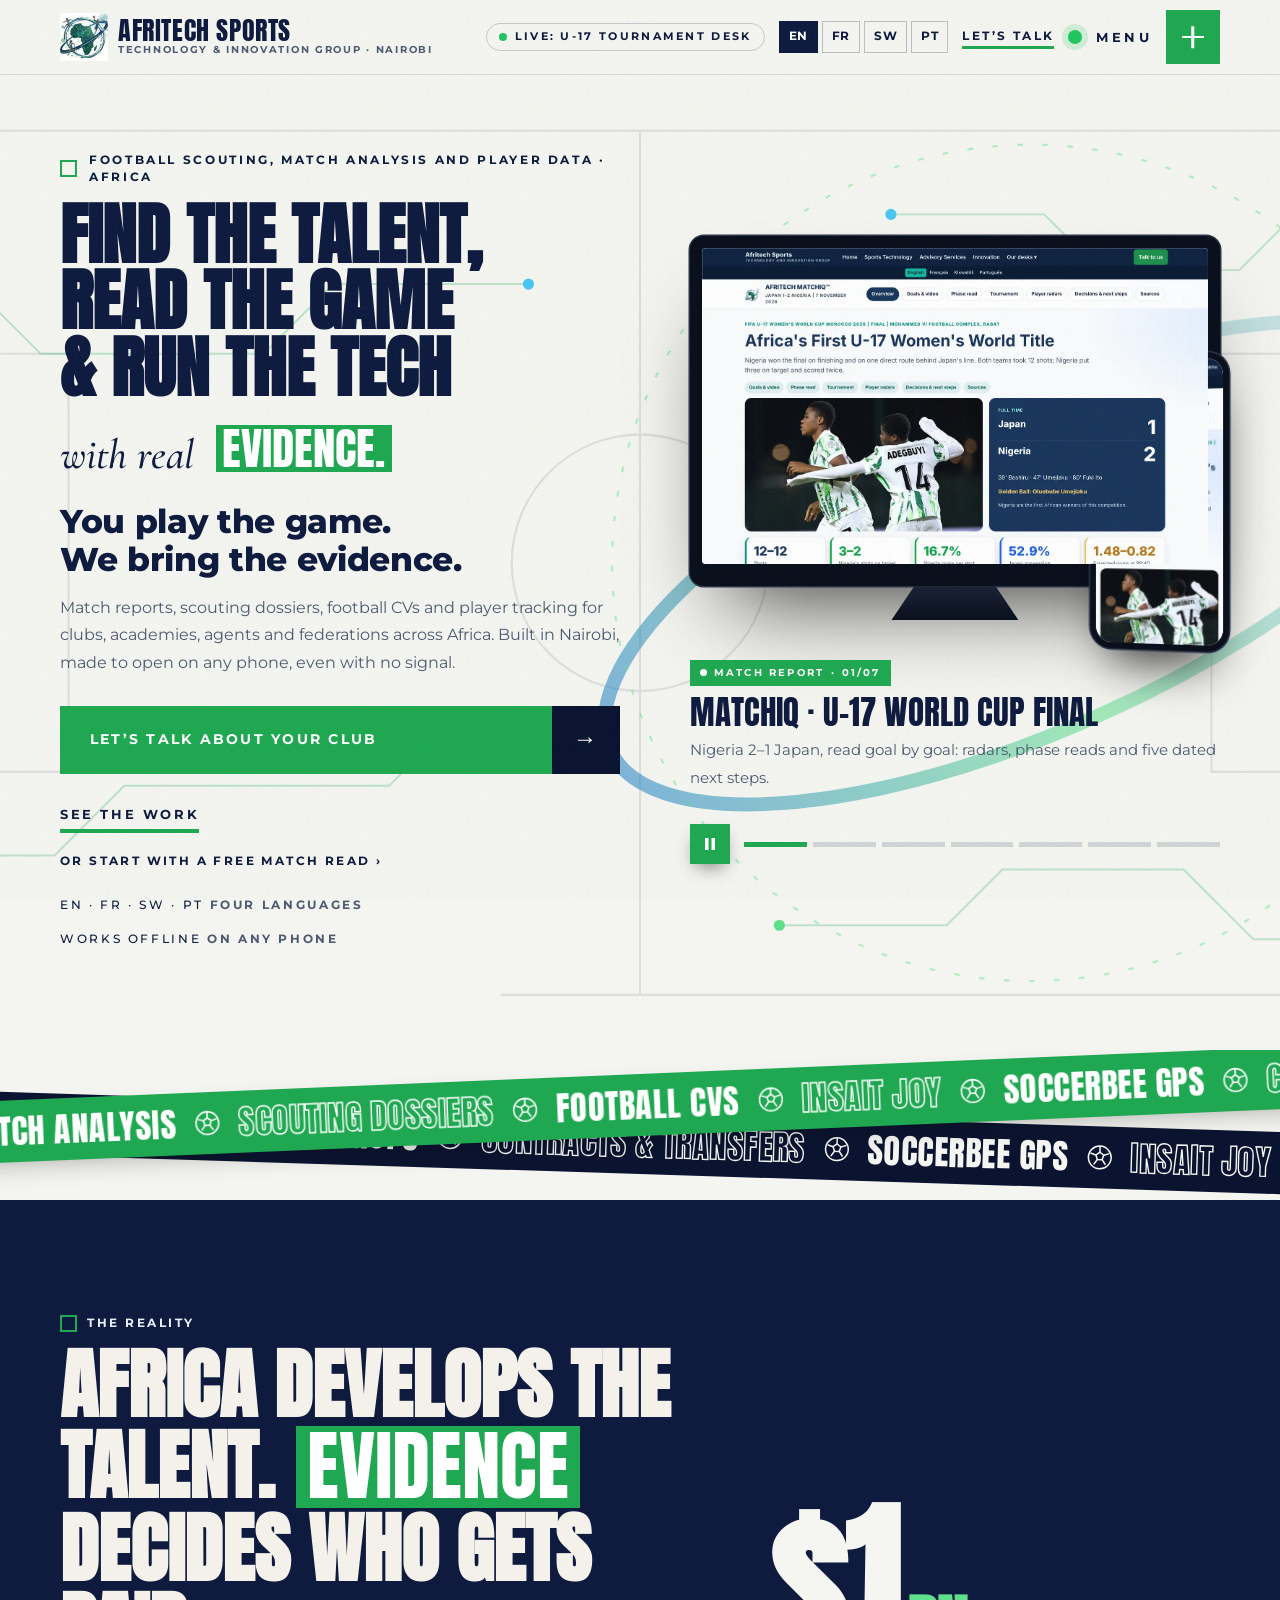
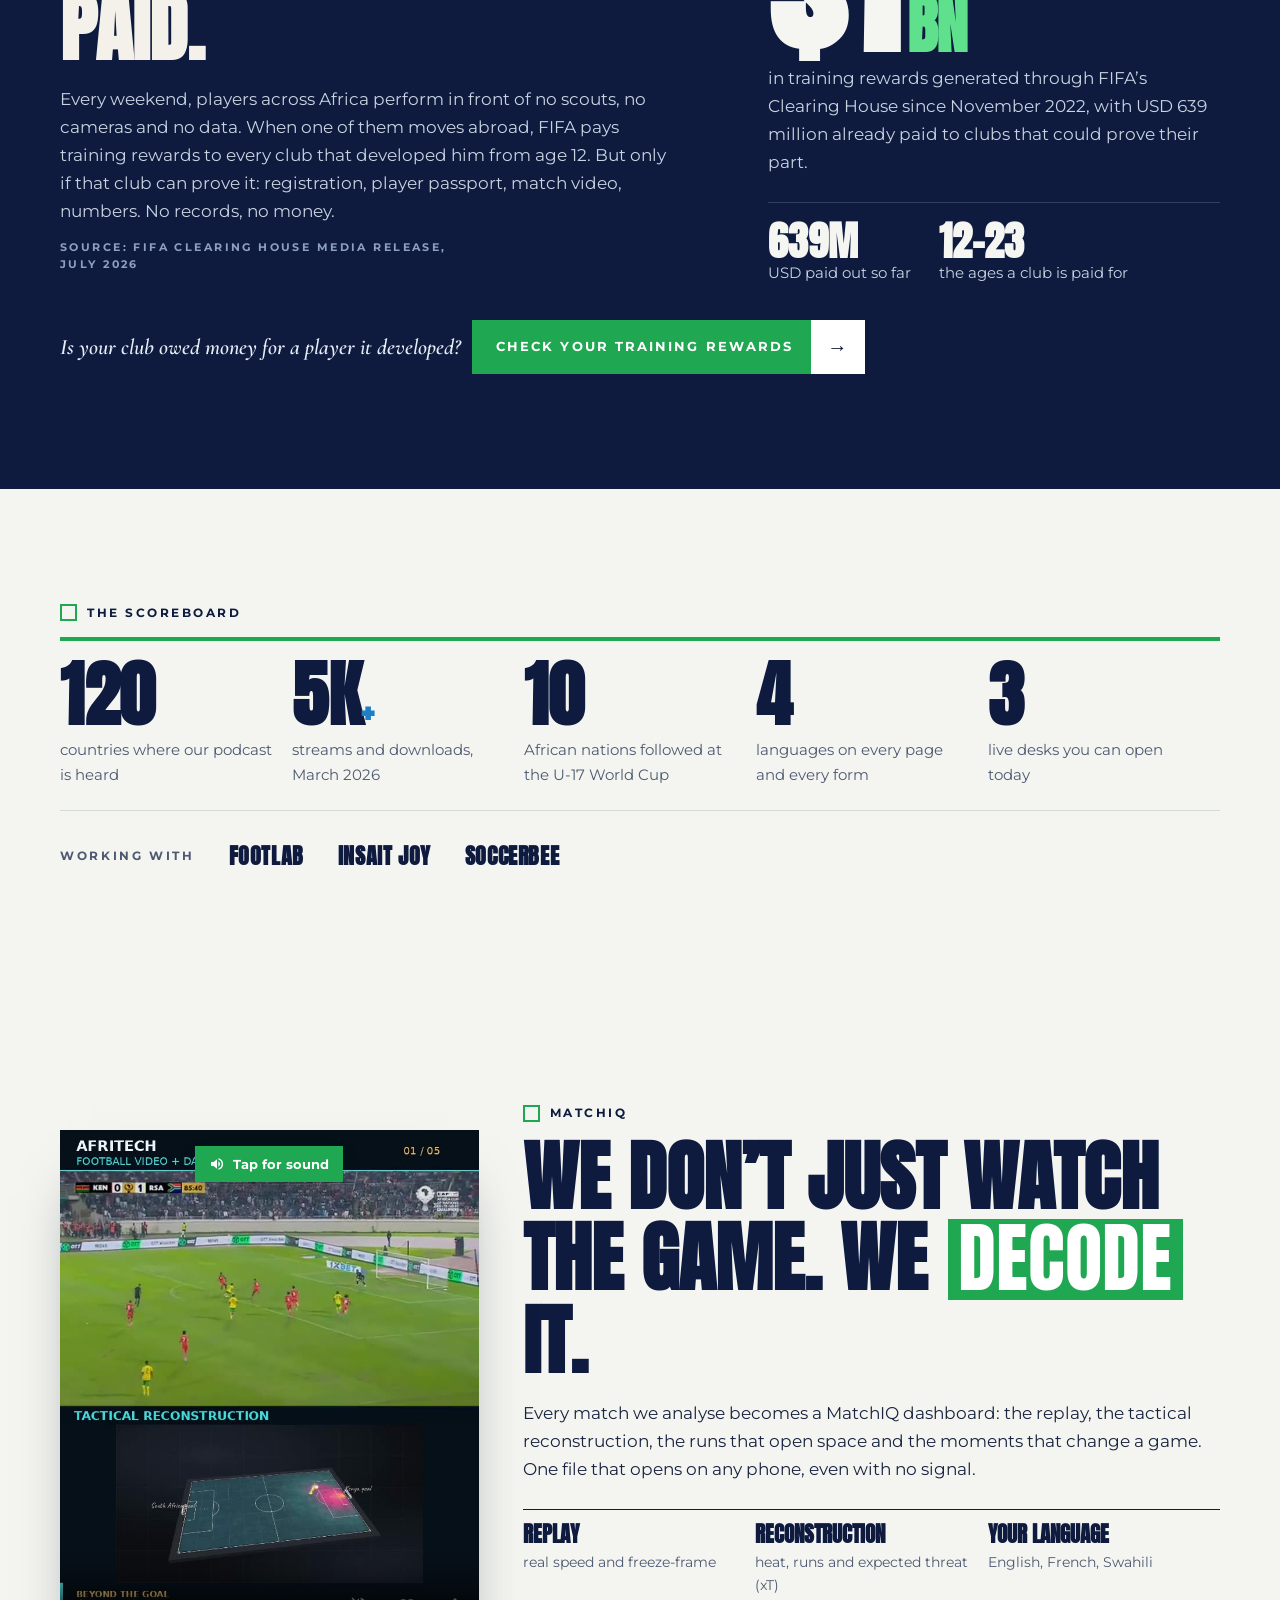
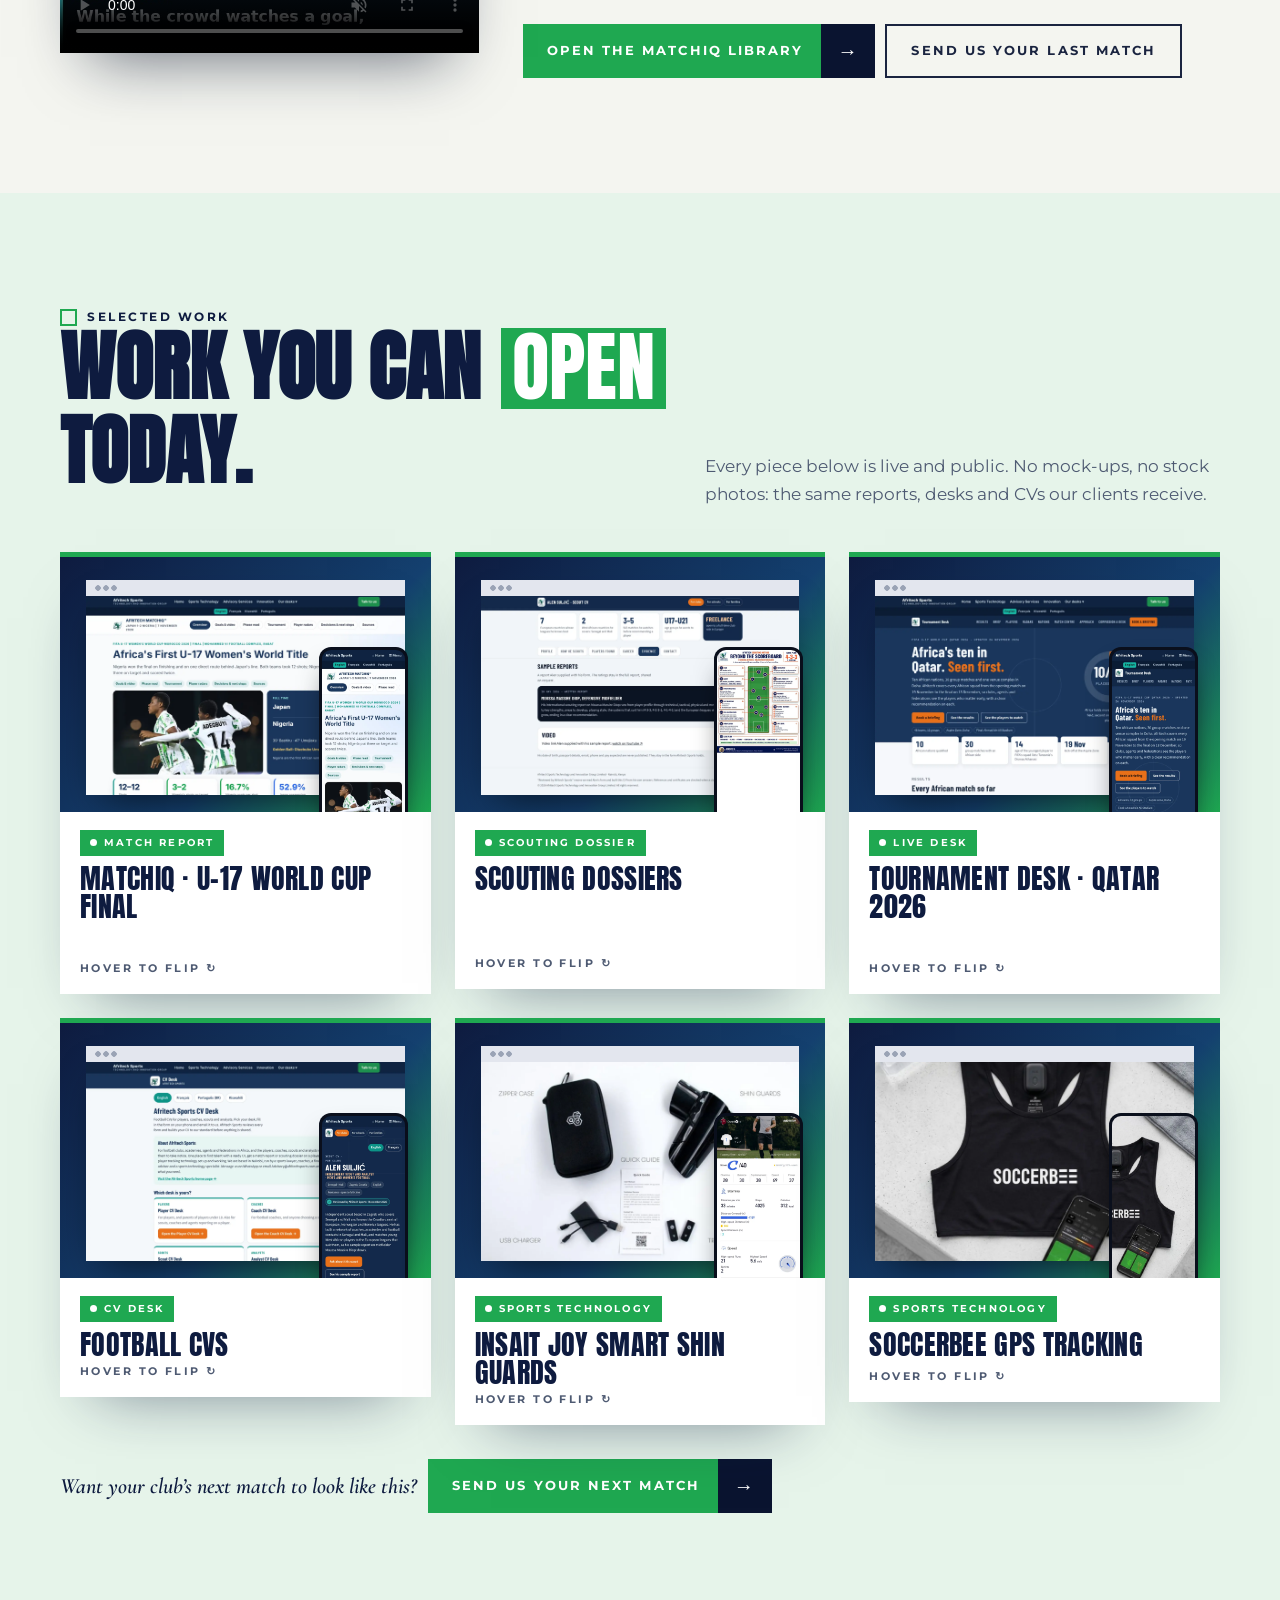
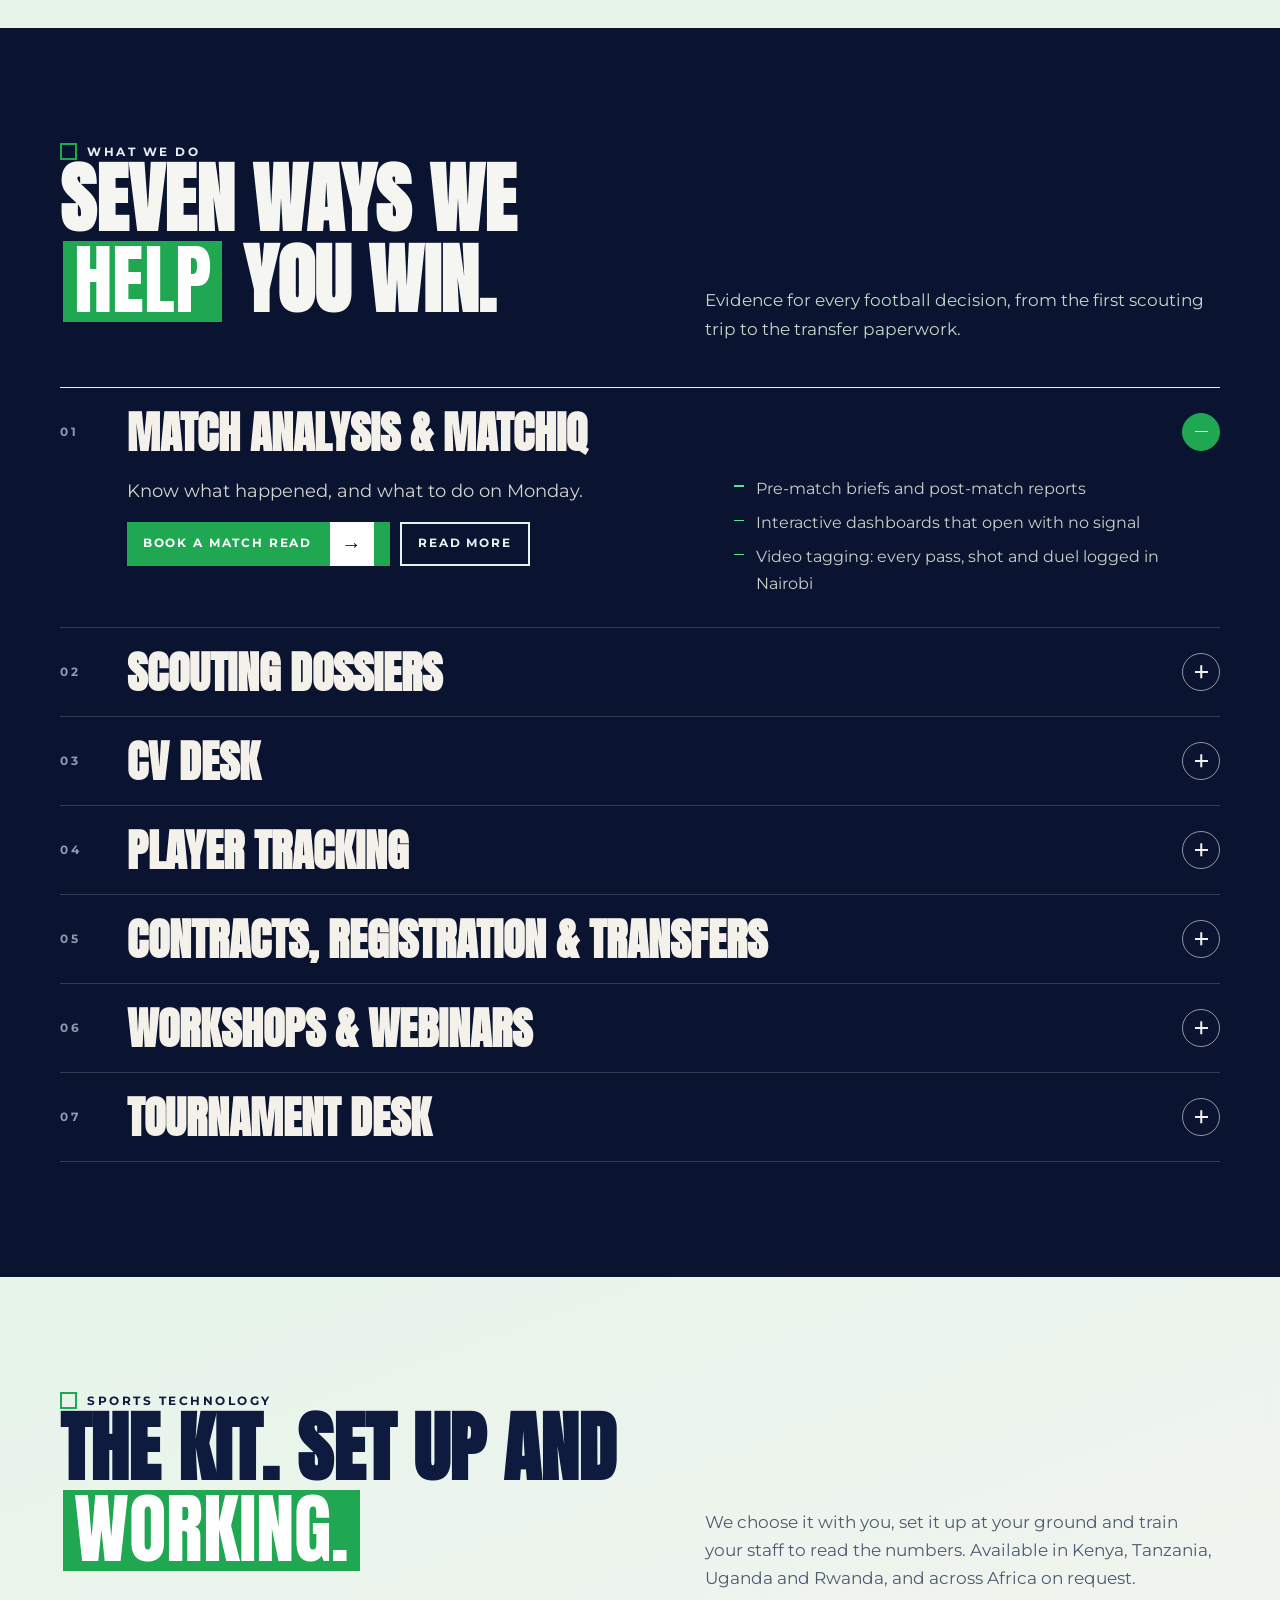
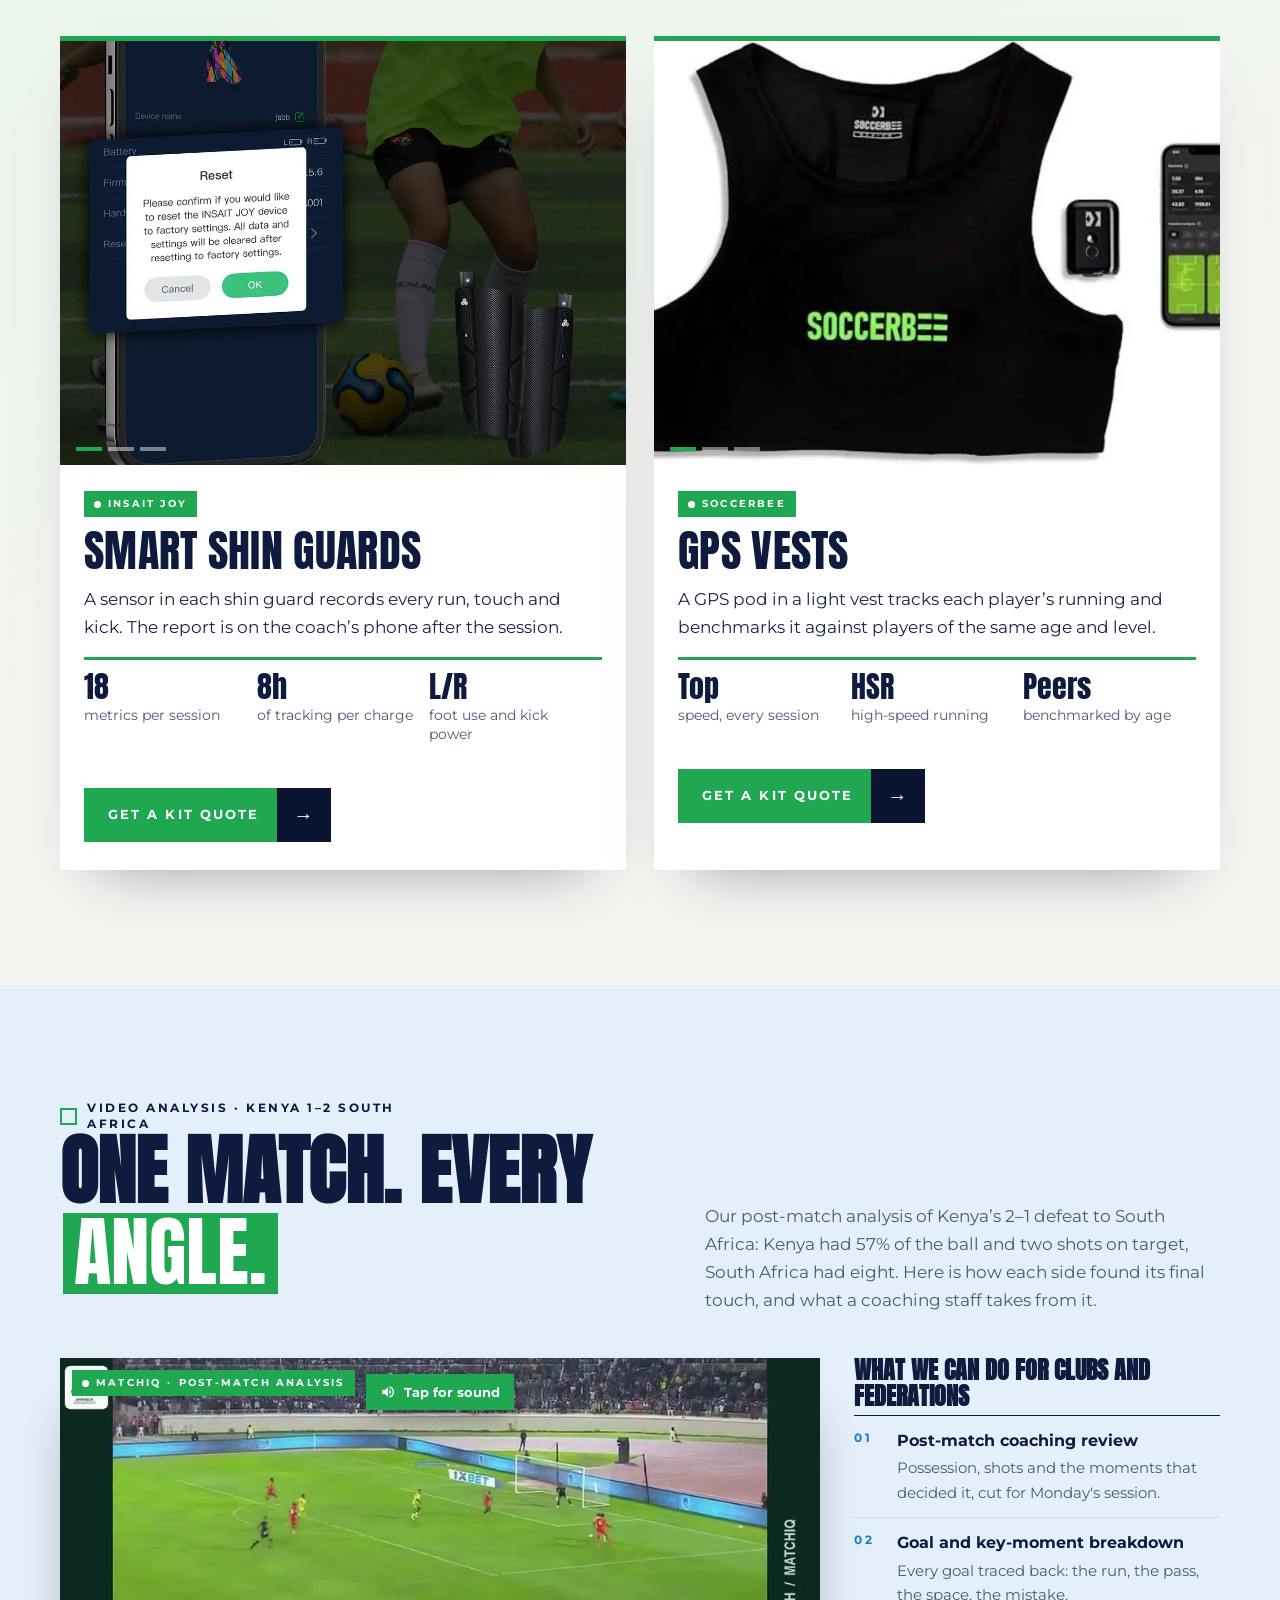
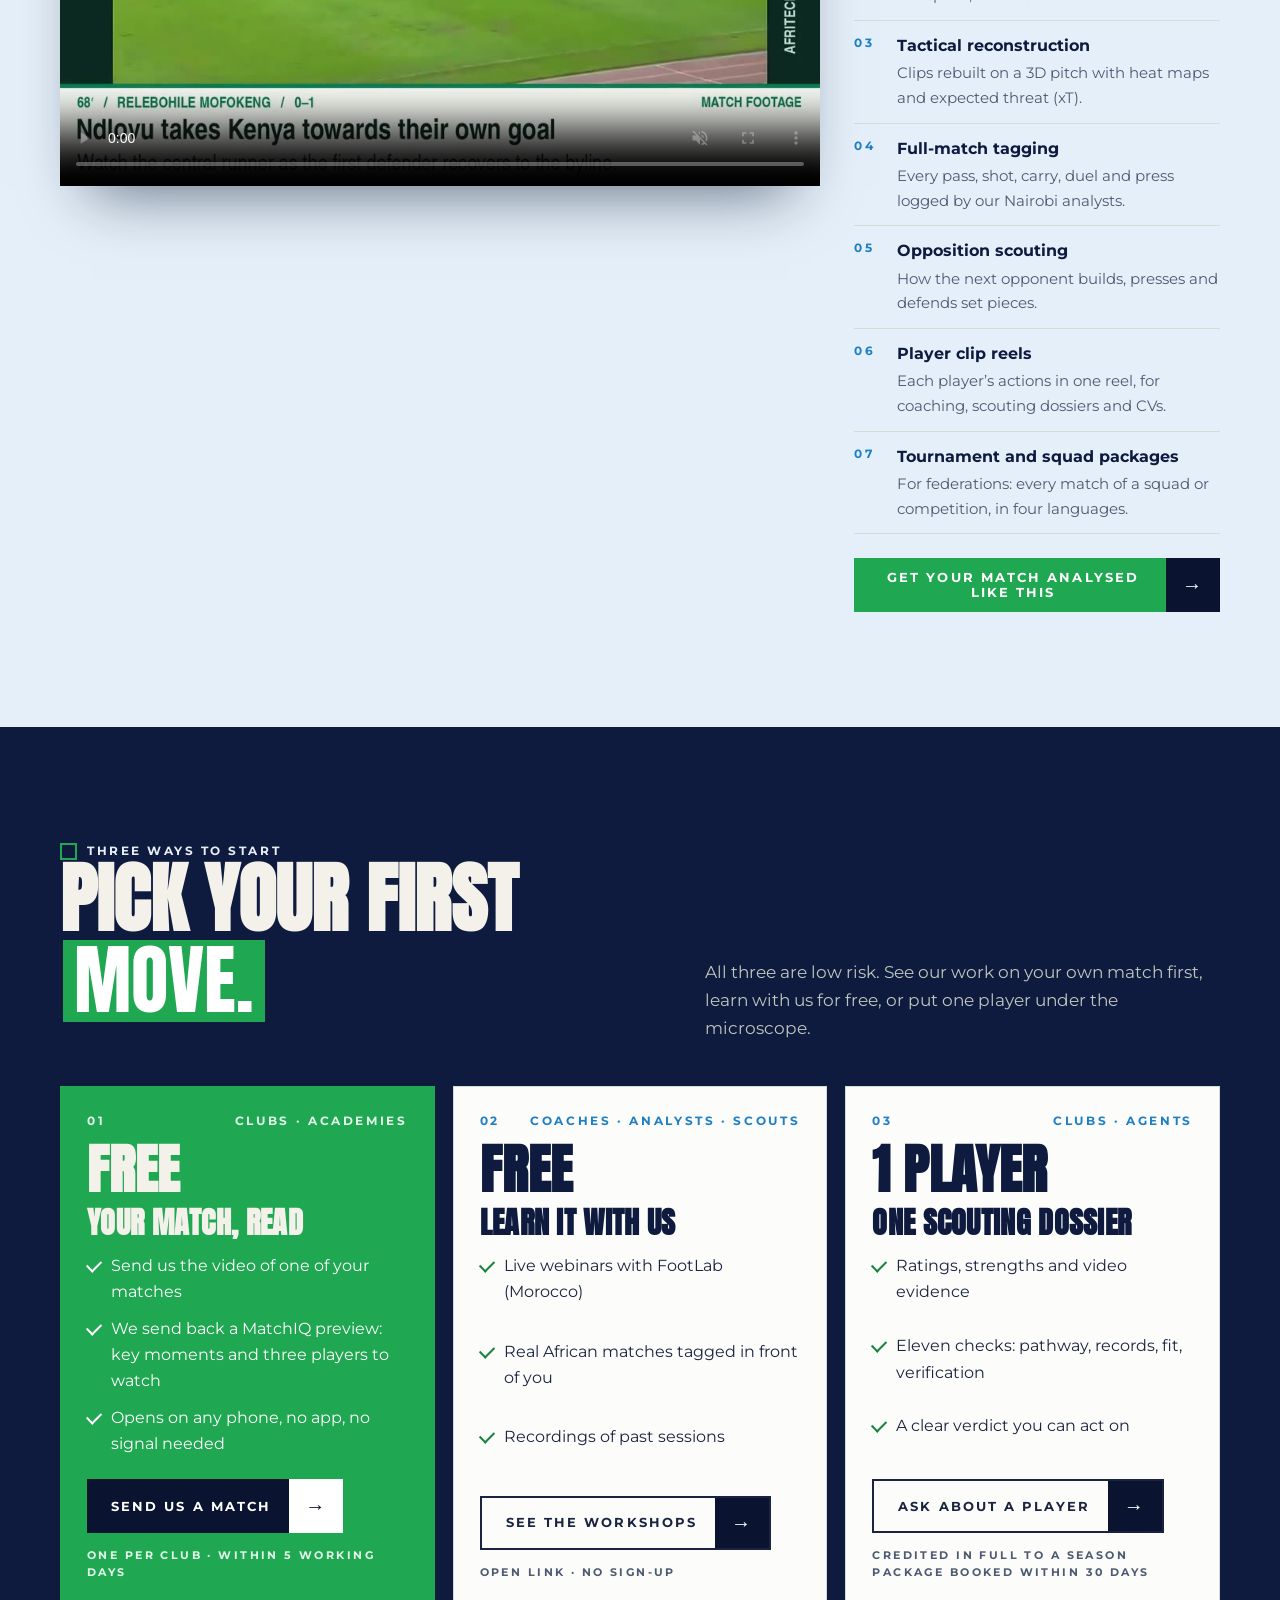
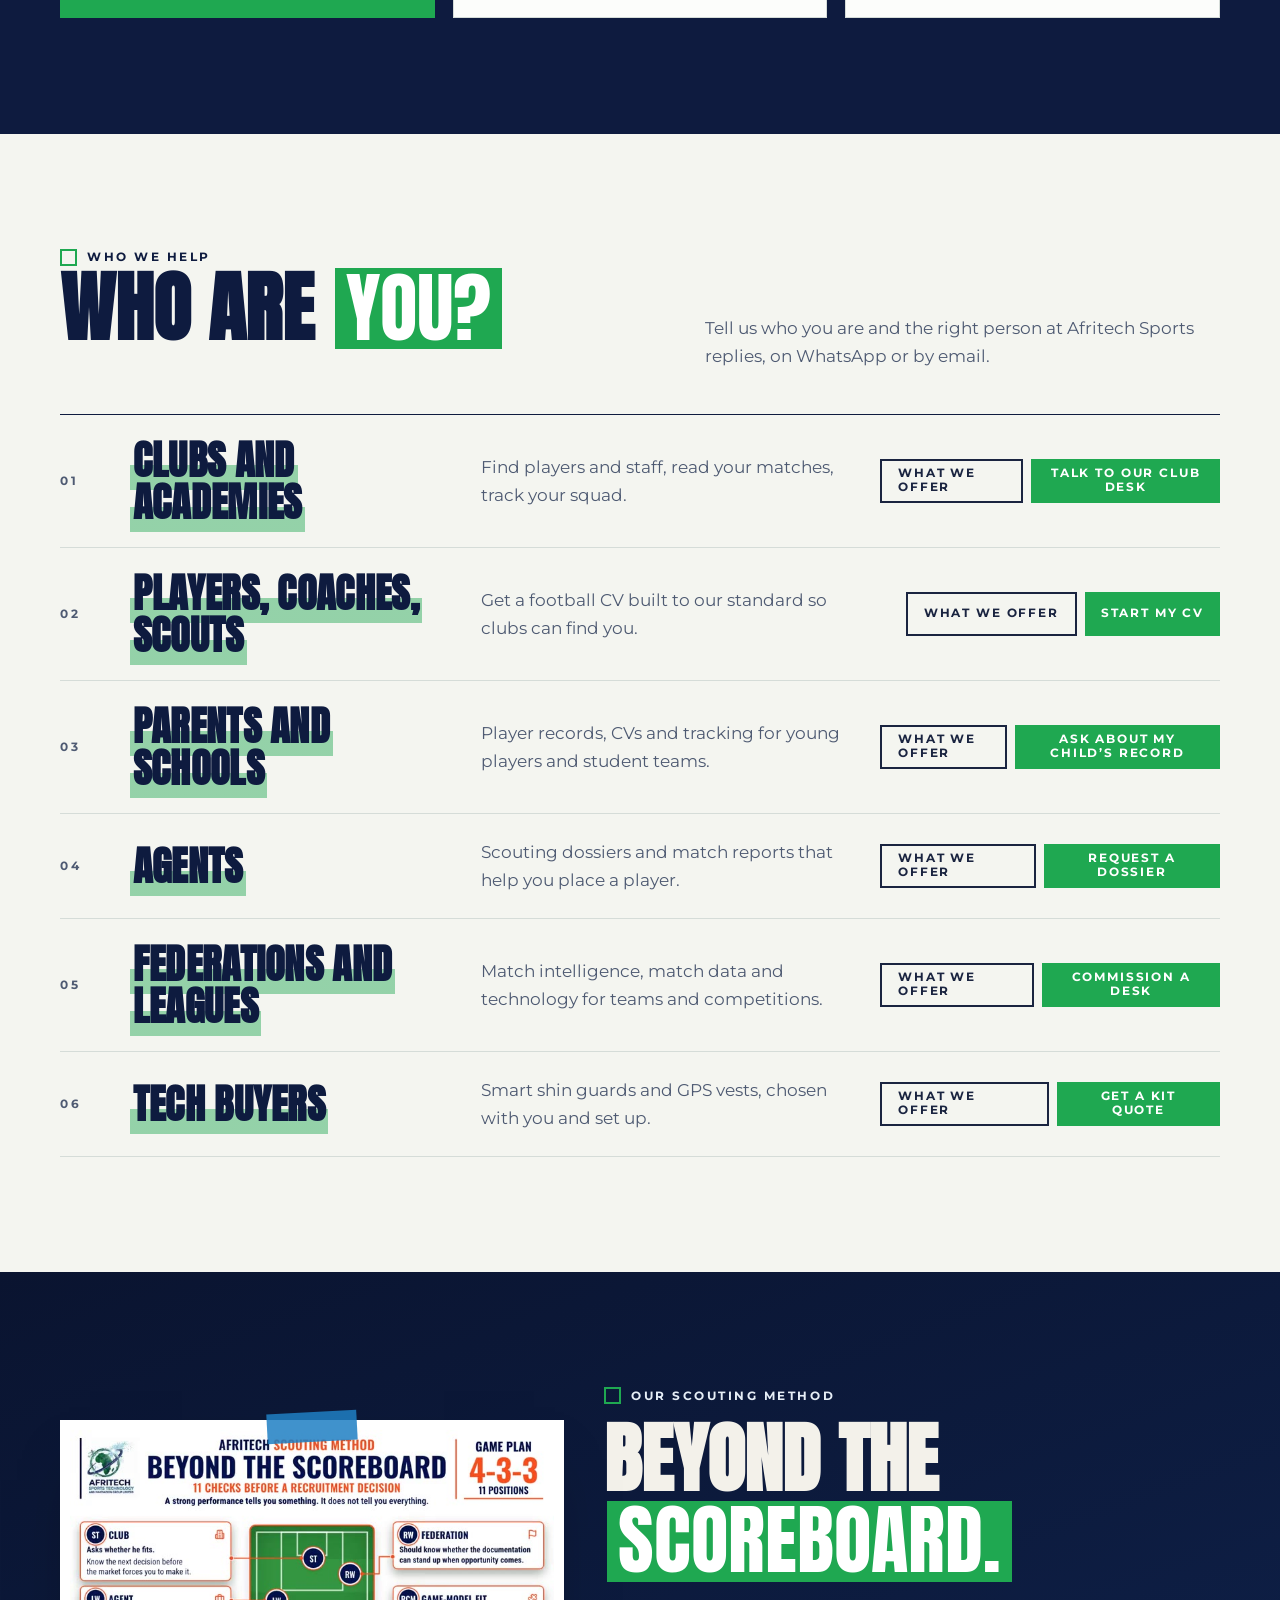
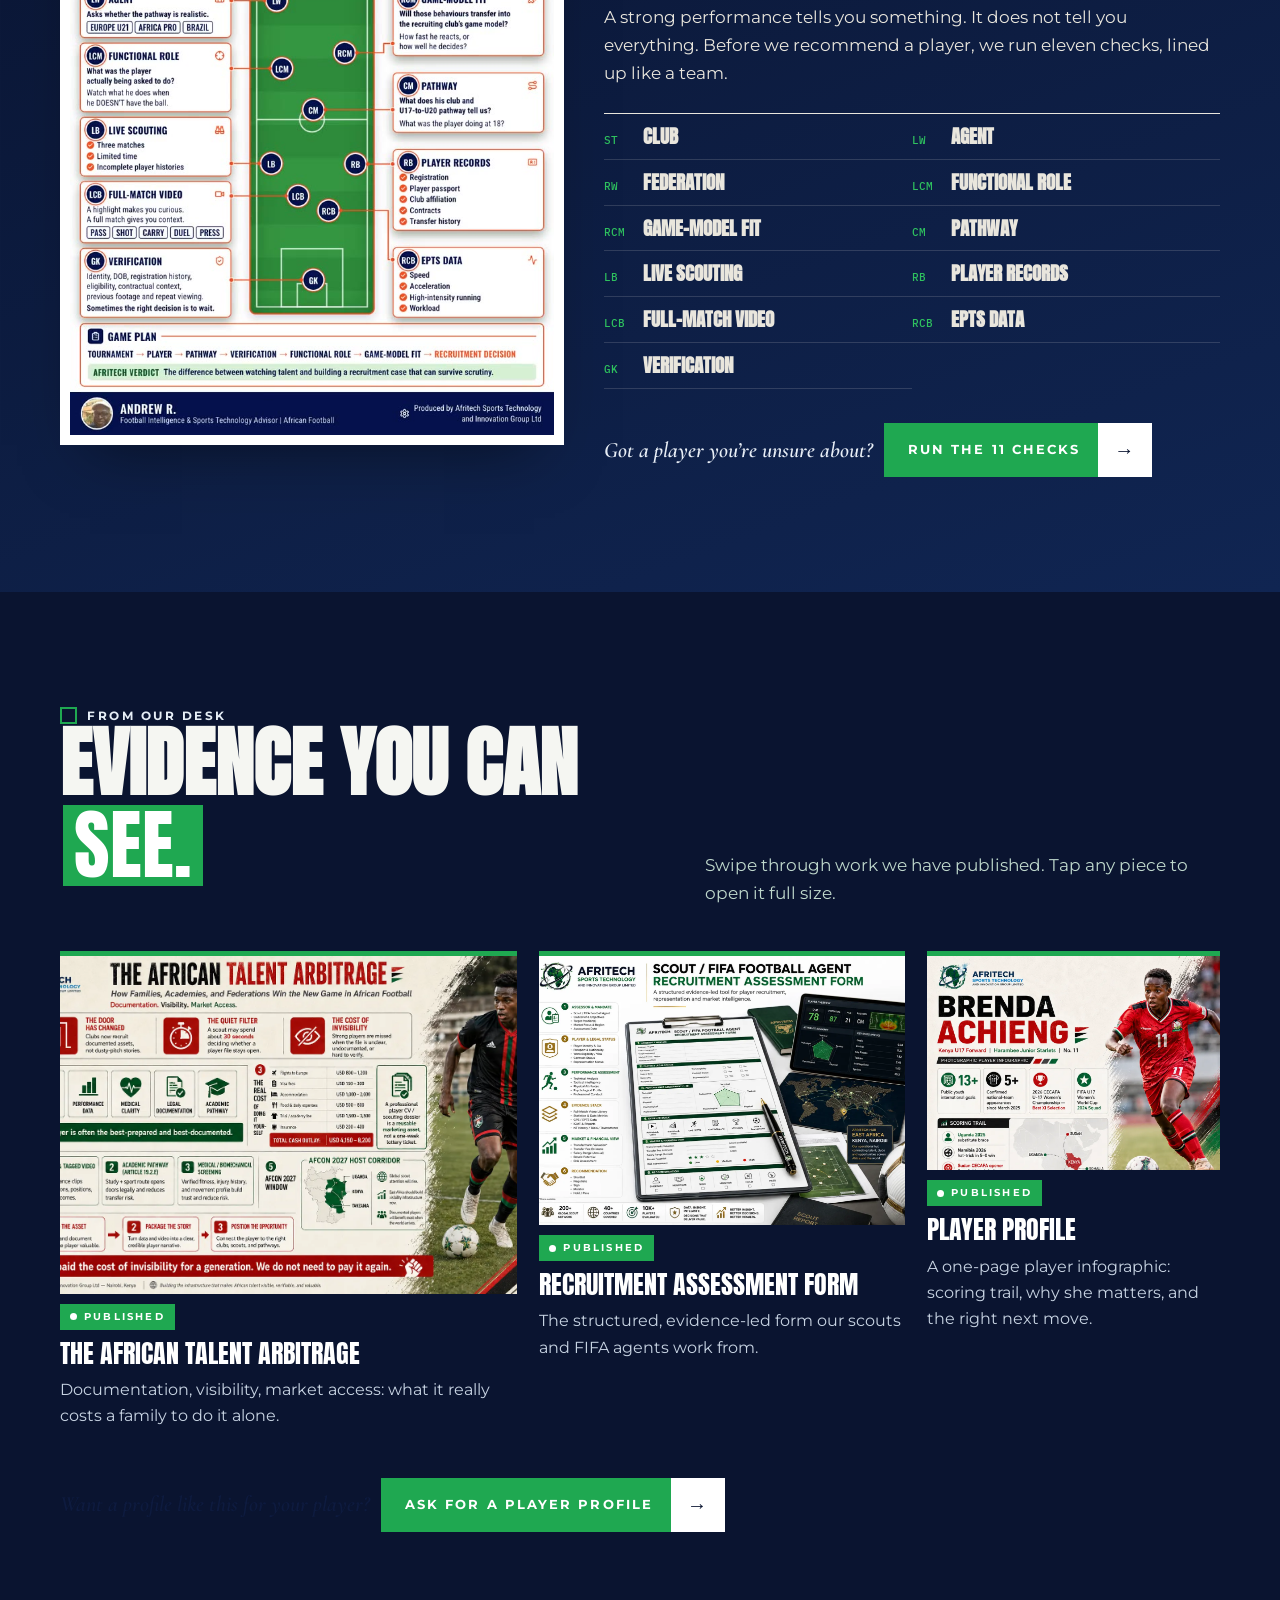
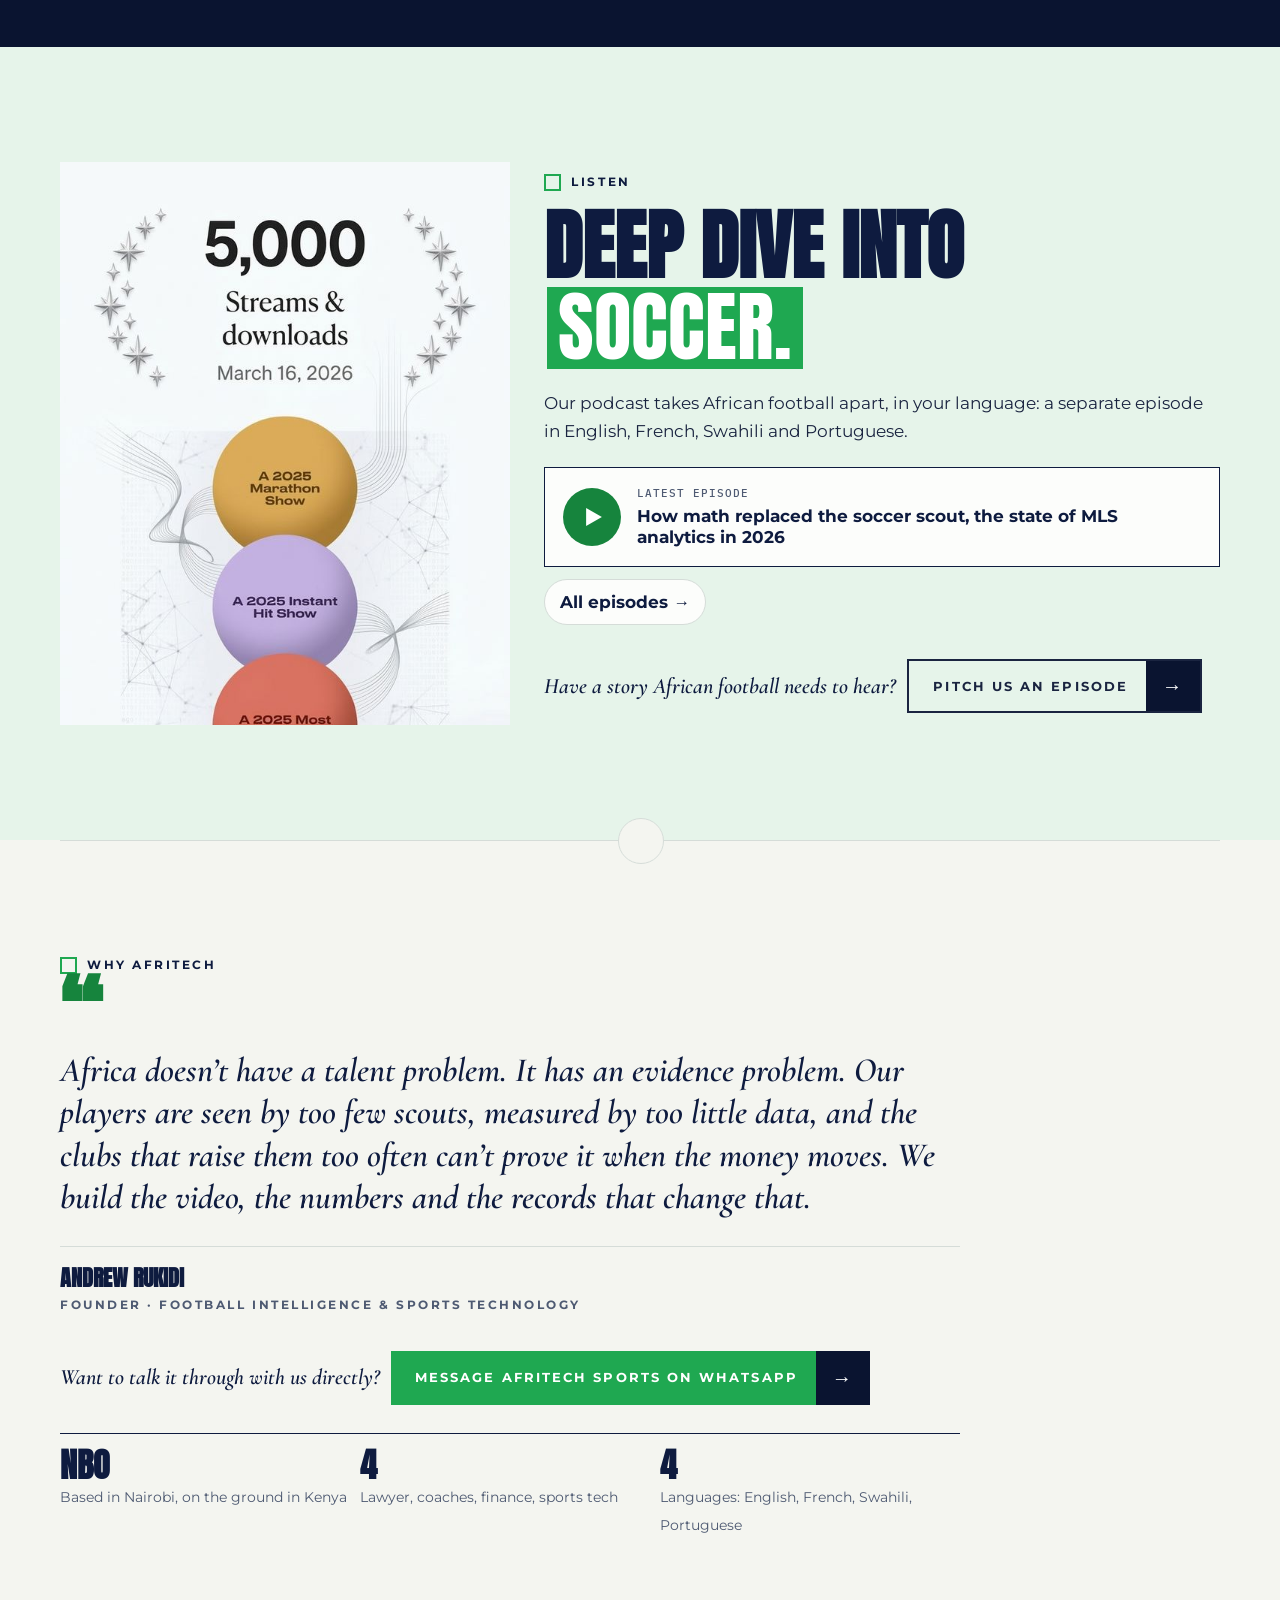
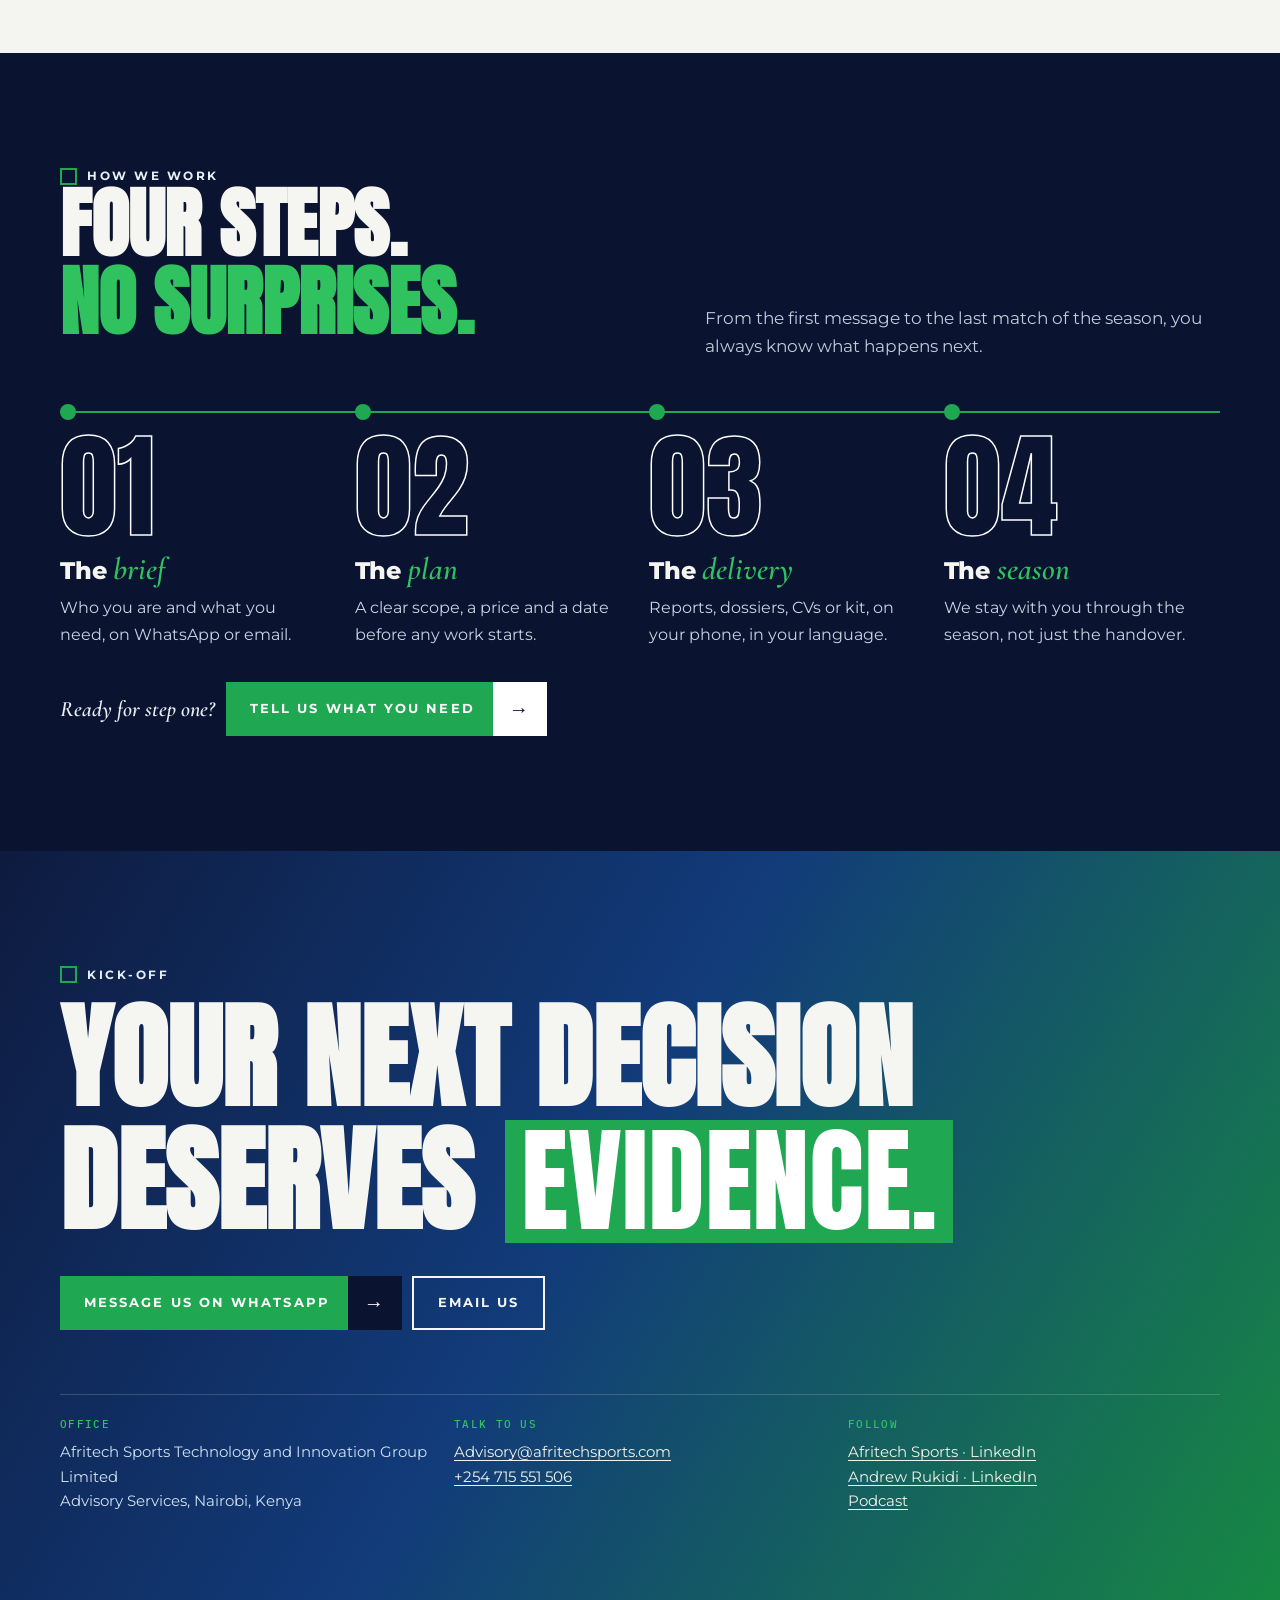
==== commit ce986f7a: "Phone pass, live scouting method, product galleries, published evidence - Phones: larger body text (" ====
--- a/index.html
+++ b/index.html
@@ -88,7 +88,18 @@
 </div></section><section class="sx deep" id="services"><div class="in">
 <div class="shead"><div><p class="kick"><span class="t t-en" lang="en">What we do</span><span class="t t-fr" lang="fr">Ce que nous faisons</span><span class="t t-sw" lang="sw">Tunachofanya</span><span class="t t-pt" lang="pt">O que fazemos</span></p><h2><span class="t t-en" lang="en">Seven ways we <em>help</em> you win.</span><span class="t t-fr" lang="fr">Sept façons de vous <em>aider</em> à gagner.</span><span class="t t-sw" lang="sw">Njia saba za <em>kukusaidia</em> kushinda.</span><span class="t t-pt" lang="pt">Sete formas de <em>ajudar</em> você a vencer.</span></h2></div>
 <p class="t t-en" lang="en">Evidence for every football decision, from the first scouting trip to the transfer paperwork.</p><p class="t t-fr" lang="fr">Des preuves pour chaque décision football, du premier déplacement de recrutement aux papiers du transfert.</p><p class="t t-sw" lang="sw">Ushahidi kwa kila uamuzi wa soka, kuanzia safari ya kwanza ya uskauti hadi nyaraka za uhamisho.</p><p class="t t-pt" lang="pt">Evidências para cada decisão no futebol, da primeira viagem de scouting à papelada da transferência.</p></div>
-<div class="svc"><details open><summary><span class="n">01</span><span class="sn"><span class="t t-en" lang="en">Match analysis & MatchIQ</span><span class="t t-fr" lang="fr">Analyse de match & MatchIQ</span><span class="t t-sw" lang="sw">Uchambuzi wa mechi na MatchIQ</span><span class="t t-pt" lang="pt">Análise de partidas e MatchIQ</span></span><span class="pl" aria-hidden="true"></span></summary><div class="body"><div><p class="t t-en" lang="en">Know what happened, and what to do on Monday.</p><p class="t t-fr" lang="fr">Savoir ce qui s’est passé, et quoi faire lundi.</p><p class="t t-sw" lang="sw">Jua kilichotokea, na la kufanya Jumatatu.</p><p class="t t-pt" lang="pt">Saiba o que aconteceu e o que fazer na segunda-feira.</p><div class="acts"><button type="button" class="btn go1 sm" data-pick="club" data-topic='{&quot;en&quot;: &quot;Match analysis &amp; MatchIQ&quot;, &quot;fr&quot;: &quot;Analyse de match &amp; MatchIQ&quot;, &quot;sw&quot;: &quot;Uchambuzi wa mechi na MatchIQ&quot;, &quot;pt&quot;: &quot;Análise de partidas e MatchIQ&quot;}'><span class="t t-en" lang="en">Book a match read</span><span class="t t-fr" lang="fr">Réserver une analyse de match</span><span class="t t-sw" lang="sw">Agiza uchambuzi wa mechi</span><span class="t t-pt" lang="pt">Agendar uma análise</span> <span class="ar" aria-hidden="true">→</span></button><a class="btn ghost sm" href="advisory/#analytics"><span class="t t-en" lang="en">Read more</span><span class="t t-fr" lang="fr">En savoir plus</span><span class="t t-sw" lang="sw">Soma zaidi</span><span class="t t-pt" lang="pt">Saiba mais</span></a></div></div><ul><li><span class="t t-en" lang="en">Pre-match briefs and post-match reports</span><span class="t t-fr" lang="fr">Briefings d’avant-match et rapports d’après-match</span><span class="t t-sw" lang="sw">Muhtasari kabla ya mechi na ripoti baada ya mechi</span><span class="t t-pt" lang="pt">Briefings pré-jogo e relatórios pós-jogo</span></li><li><span class="t t-en" lang="en">Interactive dashboards that open with no signal</span><span class="t t-fr" lang="fr">Tableaux de bord qui s’ouvrent sans réseau</span><span class="t t-sw" lang="sw">Dashibodi zinazofunguka bila mtandao</span><span class="t t-pt" lang="pt">Painéis que abrem sem sinal</span></li><li><span class="t t-en" lang="en">Video tagging: every pass, shot and duel logged in Nairobi</span><span class="t t-fr" lang="fr">Annotation vidéo : chaque passe, tir et duel relevé à Nairobi</span><span class="t t-sw" lang="sw">Kuwekea video alama: kila pasi, shuti na pambano, Nairobi</span><span class="t t-pt" lang="pt">Marcação de vídeo: cada passe, finalização e duelo, em Nairóbi</span></li></ul></div></details><details><summary><span class="n">02</span><span class="sn"><span class="t t-en" lang="en">Scouting dossiers</span><span class="t t-fr" lang="fr">Dossiers de recrutement</span><span class="t t-sw" lang="sw">Ripoti za uskauti</span><span class="t t-pt" lang="pt">Dossiês de scouting</span></span><span class="pl" aria-hidden="true"></span></summary><div class="body"><div><p class="t t-en" lang="en">One player, one file, one clear verdict.</p><p class="t t-fr" lang="fr">Un joueur, un dossier, un avis clair.</p><p class="t t-sw" lang="sw">Mchezaji mmoja, faili moja, uamuzi mmoja wa wazi.</p><p class="t t-pt" lang="pt">Um jogador, um arquivo, uma recomendação clara.</p><div class="acts"><button type="button" class="btn go1 sm" data-pick="agent" data-topic='{&quot;en&quot;: &quot;Scouting dossiers&quot;, &quot;fr&quot;: &quot;Dossiers de recrutement&quot;, &quot;sw&quot;: &quot;Ripoti za uskauti&quot;, &quot;pt&quot;: &quot;Dossiês de scouting&quot;}'><span class="t t-en" lang="en">Ask about a player</span><span class="t t-fr" lang="fr">Demander pour un joueur</span><span class="t t-sw" lang="sw">Uliza kuhusu mchezaji</span><span class="t t-pt" lang="pt">Pergunte sobre um jogador</span> <span class="ar" aria-hidden="true">→</span></button><a class="btn ghost sm" href="advisory/#scouting"><span class="t t-en" lang="en">Read more</span><span class="t t-fr" lang="fr">En savoir plus</span><span class="t t-sw" lang="sw">Soma zaidi</span><span class="t t-pt" lang="pt">Saiba mais</span></a></div></div><ul><li><span class="t t-en" lang="en">Ratings, strengths and video evidence</span><span class="t t-fr" lang="fr">Notes, points forts et preuves vidéo</span><span class="t t-sw" lang="sw">Alama, uwezo na ushahidi wa video</span><span class="t t-pt" lang="pt">Avaliações, pontos fortes e evidências em vídeo</span></li><li><span class="t t-en" lang="en">Compared with players in the same position</span><span class="t t-fr" lang="fr">Comparé aux joueurs du même poste</span><span class="t t-sw" lang="sw">Ikilinganishwa na wachezaji wa nafasi hiyo</span><span class="t t-pt" lang="pt">Comparado com jogadores da mesma posição</span></li><li><span class="t t-en" lang="en">Eleven checks before a recruitment decision</span><span class="t t-fr" lang="fr">Onze vérifications avant une décision</span><span class="t t-sw" lang="sw">Ukaguzi kumi na moja kabla ya uamuzi</span><span class="t t-pt" lang="pt">Onze verificações antes de uma decisão</span></li></ul></div></details><details><summary><span class="n">03</span><span class="sn"><span class="t t-en" lang="en">CV Desk</span><span class="t t-fr" lang="fr">Bureau CV</span><span class="t t-sw" lang="sw">Dawati la CV</span><span class="t t-pt" lang="pt">Mesa de Currículos</span></span><span class="pl" aria-hidden="true"></span></summary><div class="body"><div><p class="t t-en" lang="en">Be found by the clubs that matter.</p><p class="t t-fr" lang="fr">Être trouvé par les clubs qui comptent.</p><p class="t t-sw" lang="sw">Onekana na klabu zinazohusika.</p><p class="t t-pt" lang="pt">Seja encontrado pelos clubes que importam.</p><div class="acts"><button type="button" class="btn go1 sm" data-pick="player" data-topic='{&quot;en&quot;: &quot;CV Desk&quot;, &quot;fr&quot;: &quot;Bureau CV&quot;, &quot;sw&quot;: &quot;Dawati la CV&quot;, &quot;pt&quot;: &quot;Mesa de Currículos&quot;}'><span class="t t-en" lang="en">Start your CV</span><span class="t t-fr" lang="fr">Commencer votre CV</span><span class="t t-sw" lang="sw">Anza CV yako</span><span class="t t-pt" lang="pt">Comece seu currículo</span> <span class="ar" aria-hidden="true">→</span></button><a class="btn ghost sm" href="advisory/#cv"><span class="t t-en" lang="en">Read more</span><span class="t t-fr" lang="fr">En savoir plus</span><span class="t t-sw" lang="sw">Soma zaidi</span><span class="t t-pt" lang="pt">Saiba mais</span></a></div></div><ul><li><span class="t t-en" lang="en">Players, coaches, scouts and analysts</span><span class="t t-fr" lang="fr">Joueurs, entraîneurs, recruteurs et analystes</span><span class="t t-sw" lang="sw">Wachezaji, makocha, maskauti na wachambuzi</span><span class="t t-pt" lang="pt">Jogadores, treinadores, olheiros e analistas</span></li><li><span class="t t-en" lang="en">A short form on your phone, in four languages</span><span class="t t-fr" lang="fr">Un court formulaire sur téléphone, en quatre langues</span><span class="t t-sw" lang="sw">Fomu fupi kwenye simu, kwa lugha nne</span><span class="t t-pt" lang="pt">Um formulário curto no celular, em quatro idiomas</span></li><li><span class="t t-en" lang="en">Parents fill in the form for players under 18</span><span class="t t-fr" lang="fr">Les parents remplissent pour les moins de 18 ans</span><span class="t t-sw" lang="sw">Wazazi wanajaza fomu kwa walio chini ya miaka 18</span><span class="t t-pt" lang="pt">Os pais preenchem para menores de 18 anos</span></li></ul></div></details><details><summary><span class="n">04</span><span class="sn"><span class="t t-en" lang="en">Player tracking</span><span class="t t-fr" lang="fr">Suivi des joueurs</span><span class="t t-sw" lang="sw">Ufuatiliaji wa wachezaji</span><span class="t t-pt" lang="pt">Monitoramento de jogadores</span></span><span class="pl" aria-hidden="true"></span></summary><div class="body"><div><p class="t t-en" lang="en">See how far and how fast your players really run.</p><p class="t t-fr" lang="fr">Voir jusqu’où et à quelle vitesse vos joueurs courent vraiment.</p><p class="t t-sw" lang="sw">Ona umbali na kasi halisi ya wachezaji wako.</p><p class="t t-pt" lang="pt">Veja quanto e quão rápido seus jogadores realmente correm.</p><div class="acts"><button type="button" class="btn go1 sm" data-pick="club" data-topic='{&quot;en&quot;: &quot;Player tracking&quot;, &quot;fr&quot;: &quot;Suivi des joueurs&quot;, &quot;sw&quot;: &quot;Ufuatiliaji wa wachezaji&quot;, &quot;pt&quot;: &quot;Monitoramento de jogadores&quot;}'><span class="t t-en" lang="en">Get a kit quote</span><span class="t t-fr" lang="fr">Demander un devis matériel</span><span class="t t-sw" lang="sw">Pata bei ya vifaa</span><span class="t t-pt" lang="pt">Peça um orçamento</span> <span class="ar" aria-hidden="true">→</span></button><a class="btn ghost sm" href="technology/"><span class="t t-en" lang="en">Read more</span><span class="t t-fr" lang="fr">En savoir plus</span><span class="t t-sw" lang="sw">Soma zaidi</span><span class="t t-pt" lang="pt">Saiba mais</span></a></div></div><ul><li><span class="t t-en" lang="en">INSAIT JOY smart shin guards</span><span class="t t-fr" lang="fr">Protège-tibias connectés INSAIT JOY</span><span class="t t-sw" lang="sw">Vilinda-muundi janja vya INSAIT JOY</span><span class="t t-pt" lang="pt">Caneleiras inteligentes INSAIT JOY</span></li><li><span class="t t-en" lang="en">Soccerbee GPS vests, benchmarked against peers</span><span class="t t-fr" lang="fr">Gilets GPS Soccerbee, comparés aux pairs</span><span class="t t-sw" lang="sw">Fulana za GPS za Soccerbee, zikilinganishwa na wenzao</span><span class="t t-pt" lang="pt">Coletes GPS Soccerbee, comparados com pares</span></li><li><span class="t t-en" lang="en">Chosen with you, set up at your ground, staff trained</span><span class="t t-fr" lang="fr">Choisis avec vous, installés chez vous, staff formé</span><span class="t t-sw" lang="sw">Tunachagua nawe, tunasimika uwanjani, tunafunza wafanyakazi</span><span class="t t-pt" lang="pt">Escolhidos com você, instalados no seu campo, equipe treinada</span></li></ul></div></details><details><summary><span class="n">05</span><span class="sn"><span class="t t-en" lang="en">Contracts, registration & transfers</span><span class="t t-fr" lang="fr">Contrats, enregistrement & transferts</span><span class="t t-sw" lang="sw">Mikataba, usajili na uhamisho</span><span class="t t-pt" lang="pt">Contratos, registro e transferências</span></span><span class="pl" aria-hidden="true"></span></summary><div class="body"><div><p class="t t-en" lang="en">Get paid for the players you develop.</p><p class="t t-fr" lang="fr">Être payé pour les joueurs que vous formez.</p><p class="t t-sw" lang="sw">Lipwa kwa wachezaji unaowakuza.</p><p class="t t-pt" lang="pt">Seja pago pelos jogadores que você forma.</p><div class="acts"><button type="button" class="btn go1 sm" data-pick="club" data-topic='{&quot;en&quot;: &quot;Contracts, registration &amp; transfers&quot;, &quot;fr&quot;: &quot;Contrats, enregistrement &amp; transferts&quot;, &quot;sw&quot;: &quot;Mikataba, usajili na uhamisho&quot;, &quot;pt&quot;: &quot;Contratos, registro e transferências&quot;}'><span class="t t-en" lang="en">Check your training rewards</span><span class="t t-fr" lang="fr">Vérifier vos indemnités</span><span class="t t-sw" lang="sw">Kagua fidia yako</span><span class="t t-pt" lang="pt">Verifique suas compensações</span> <span class="ar" aria-hidden="true">→</span></button><a class="btn ghost sm" href="advisory/#legal"><span class="t t-en" lang="en">Read more</span><span class="t t-fr" lang="fr">En savoir plus</span><span class="t t-sw" lang="sw">Soma zaidi</span><span class="t t-pt" lang="pt">Saiba mais</span></a></div></div><ul><li><span class="t t-en" lang="en">Guidance from our sports lawyer</span><span class="t t-fr" lang="fr">Les conseils de notre avocat du sport</span><span class="t t-sw" lang="sw">Ushauri kutoka kwa mwanasheria wetu wa michezo</span><span class="t t-pt" lang="pt">Orientação do nosso advogado esportivo</span></li><li><span class="t t-en" lang="en">Player contracts and registration</span><span class="t t-fr" lang="fr">Contrats et enregistrement des joueurs</span><span class="t t-sw" lang="sw">Mikataba na usajili wa wachezaji</span><span class="t t-pt" lang="pt">Contratos e registro de jogadores</span></li><li><span class="t t-en" lang="en">Claiming FIFA training rewards</span><span class="t t-fr" lang="fr">Réclamer les indemnités de formation FIFA</span><span class="t t-sw" lang="sw">Kudai fidia ya mafunzo ya FIFA</span><span class="t t-pt" lang="pt">Receber as compensações de formação da FIFA</span></li></ul></div></details><details><summary><span class="n">06</span><span class="sn"><span class="t t-en" lang="en">Workshops & webinars</span><span class="t t-fr" lang="fr">Ateliers & webinaires</span><span class="t t-sw" lang="sw">Warsha na semina</span><span class="t t-pt" lang="pt">Workshops e webinars</span></span><span class="pl" aria-hidden="true"></span></summary><div class="body"><div><p class="t t-en" lang="en">Your staff, reading the numbers themselves.</p><p class="t t-fr" lang="fr">Votre staff, qui lit les chiffres lui-même.</p><p class="t t-sw" lang="sw">Wafanyakazi wako, wakisoma takwimu wenyewe.</p><p class="t t-pt" lang="pt">Sua equipe lendo os números por conta própria.</p><div class="acts"><button type="button" class="btn go1 sm" data-pick="coach" data-topic='{&quot;en&quot;: &quot;Workshops &amp; webinars&quot;, &quot;fr&quot;: &quot;Ateliers &amp; webinaires&quot;, &quot;sw&quot;: &quot;Warsha na semina&quot;, &quot;pt&quot;: &quot;Workshops e webinars&quot;}'><span class="t t-en" lang="en">Join the next workshop</span><span class="t t-fr" lang="fr">Rejoindre le prochain atelier</span><span class="t t-sw" lang="sw">Jiunge na warsha ijayo</span><span class="t t-pt" lang="pt">Participe do próximo workshop</span> <span class="ar" aria-hidden="true">→</span></button><a class="btn ghost sm" href="advisory/#education"><span class="t t-en" lang="en">Read more</span><span class="t t-fr" lang="fr">En savoir plus</span><span class="t t-sw" lang="sw">Soma zaidi</span><span class="t t-pt" lang="pt">Saiba mais</span></a></div></div><ul><li><span class="t t-en" lang="en">Free webinars for coaches, analysts and scouts</span><span class="t t-fr" lang="fr">Webinaires gratuits pour entraîneurs, analystes et recruteurs</span><span class="t t-sw" lang="sw">Semina za bure kwa makocha, wachambuzi na maskauti</span><span class="t t-pt" lang="pt">Webinars gratuitos para treinadores, analistas e olheiros</span></li><li><span class="t t-en" lang="en">Hands-on tagging and coding with FootLab</span><span class="t t-fr" lang="fr">Annotation et codage pratiques avec FootLab</span><span class="t t-sw" lang="sw">Mafunzo ya vitendo ya kuwekea alama pamoja na FootLab</span><span class="t t-pt" lang="pt">Marcação e codificação na prática com a FootLab</span></li><li><span class="t t-en" lang="en">Men’s and women’s game, across sub-Saharan Africa</span><span class="t t-fr" lang="fr">Football masculin et féminin, en Afrique subsaharienne</span><span class="t t-sw" lang="sw">Soka la wanaume na wanawake, Afrika kusini mwa Sahara</span><span class="t t-pt" lang="pt">Futebol masculino e feminino, na África subsaariana</span></li></ul></div></details><details><summary><span class="n">07</span><span class="sn"><span class="t t-en" lang="en">Tournament Desk</span><span class="t t-fr" lang="fr">Desk Tournoi</span><span class="t t-sw" lang="sw">Dawati la Mashindano</span><span class="t t-pt" lang="pt">Mesa do Torneio</span></span><span class="pl" aria-hidden="true"></span></summary><div class="body"><div><p class="t t-en" lang="en">Your competition, covered like a World Cup.</p><p class="t t-fr" lang="fr">Votre compétition, couverte comme une Coupe du monde.</p><p class="t t-sw" lang="sw">Mashindano yako, yakifuatiliwa kama Kombe la Dunia.</p><p class="t t-pt" lang="pt">Sua competição, coberta como uma Copa do Mundo.</p><div class="acts"><button type="button" class="btn go1 sm" data-pick="federation" data-topic='{&quot;en&quot;: &quot;Tournament Desk&quot;, &quot;fr&quot;: &quot;Desk Tournoi&quot;, &quot;sw&quot;: &quot;Dawati la Mashindano&quot;, &quot;pt&quot;: &quot;Mesa do Torneio&quot;}'><span class="t t-en" lang="en">Commission a desk</span><span class="t t-fr" lang="fr">Commander un desk</span><span class="t t-sw" lang="sw">Agiza dawati</span><span class="t t-pt" lang="pt">Encomende uma mesa</span> <span class="ar" aria-hidden="true">→</span></button><a class="btn ghost sm" href="innovation/#desk"><span class="t t-en" lang="en">Read more</span><span class="t t-fr" lang="fr">En savoir plus</span><span class="t t-sw" lang="sw">Soma zaidi</span><span class="t t-pt" lang="pt">Saiba mais</span></a></div></div><ul><li><span class="t t-en" lang="en">Every squad, every match, players scored</span><span class="t t-fr" lang="fr">Chaque effectif, chaque match, joueurs notés</span><span class="t t-sw" lang="sw">Kila kikosi, kila mechi, wachezaji wakipewa alama</span><span class="t t-pt" lang="pt">Cada elenco, cada jogo, jogadores avaliados</span></li><li><span class="t t-en" lang="en">Commission a desk at any level</span><span class="t t-fr" lang="fr">Commandez un desk à tout niveau</span><span class="t t-sw" lang="sw">Agiza dawati kwa kiwango chochote</span><span class="t t-pt" lang="pt">Encomende uma mesa em qualquer nível</span></li><li><span class="t t-en" lang="en">Live now for the FIFA U-17 World Cup</span><span class="t t-fr" lang="fr">En direct pour la Coupe du monde U-17</span><span class="t t-sw" lang="sw">Hewani sasa kwa Kombe la Dunia U-17</span><span class="t t-pt" lang="pt">No ar agora para a Copa Sub-17</span></li></ul></div></details></div></div></section><section class="sx band-sky" id="video-analysis"><div class="in">
+<div class="svc"><details open><summary><span class="n">01</span><span class="sn"><span class="t t-en" lang="en">Match analysis & MatchIQ</span><span class="t t-fr" lang="fr">Analyse de match & MatchIQ</span><span class="t t-sw" lang="sw">Uchambuzi wa mechi na MatchIQ</span><span class="t t-pt" lang="pt">Análise de partidas e MatchIQ</span></span><span class="pl" aria-hidden="true"></span></summary><div class="body"><div><p class="t t-en" lang="en">Know what happened, and what to do on Monday.</p><p class="t t-fr" lang="fr">Savoir ce qui s’est passé, et quoi faire lundi.</p><p class="t t-sw" lang="sw">Jua kilichotokea, na la kufanya Jumatatu.</p><p class="t t-pt" lang="pt">Saiba o que aconteceu e o que fazer na segunda-feira.</p><div class="acts"><button type="button" class="btn go1 sm" data-pick="club" data-topic='{&quot;en&quot;: &quot;Match analysis &amp; MatchIQ&quot;, &quot;fr&quot;: &quot;Analyse de match &amp; MatchIQ&quot;, &quot;sw&quot;: &quot;Uchambuzi wa mechi na MatchIQ&quot;, &quot;pt&quot;: &quot;Análise de partidas e MatchIQ&quot;}'><span class="t t-en" lang="en">Book a match read</span><span class="t t-fr" lang="fr">Réserver une analyse de match</span><span class="t t-sw" lang="sw">Agiza uchambuzi wa mechi</span><span class="t t-pt" lang="pt">Agendar uma análise</span> <span class="ar" aria-hidden="true">→</span></button><a class="btn ghost sm" href="advisory/#analytics"><span class="t t-en" lang="en">Read more</span><span class="t t-fr" lang="fr">En savoir plus</span><span class="t t-sw" lang="sw">Soma zaidi</span><span class="t t-pt" lang="pt">Saiba mais</span></a></div></div><ul><li><span class="t t-en" lang="en">Pre-match briefs and post-match reports</span><span class="t t-fr" lang="fr">Briefings d’avant-match et rapports d’après-match</span><span class="t t-sw" lang="sw">Muhtasari kabla ya mechi na ripoti baada ya mechi</span><span class="t t-pt" lang="pt">Briefings pré-jogo e relatórios pós-jogo</span></li><li><span class="t t-en" lang="en">Interactive dashboards that open with no signal</span><span class="t t-fr" lang="fr">Tableaux de bord qui s’ouvrent sans réseau</span><span class="t t-sw" lang="sw">Dashibodi zinazofunguka bila mtandao</span><span class="t t-pt" lang="pt">Painéis que abrem sem sinal</span></li><li><span class="t t-en" lang="en">Video tagging: every pass, shot and duel logged in Nairobi</span><span class="t t-fr" lang="fr">Annotation vidéo : chaque passe, tir et duel relevé à Nairobi</span><span class="t t-sw" lang="sw">Kuwekea video alama: kila pasi, shuti na pambano, Nairobi</span><span class="t t-pt" lang="pt">Marcação de vídeo: cada passe, finalização e duelo, em Nairóbi</span></li></ul></div></details><details><summary><span class="n">02</span><span class="sn"><span class="t t-en" lang="en">Scouting dossiers</span><span class="t t-fr" lang="fr">Dossiers de recrutement</span><span class="t t-sw" lang="sw">Ripoti za uskauti</span><span class="t t-pt" lang="pt">Dossiês de scouting</span></span><span class="pl" aria-hidden="true"></span></summary><div class="body"><div><p class="t t-en" lang="en">One player, one file, one clear verdict.</p><p class="t t-fr" lang="fr">Un joueur, un dossier, un avis clair.</p><p class="t t-sw" lang="sw">Mchezaji mmoja, faili moja, uamuzi mmoja wa wazi.</p><p class="t t-pt" lang="pt">Um jogador, um arquivo, uma recomendação clara.</p><div class="acts"><button type="button" class="btn go1 sm" data-pick="agent" data-topic='{&quot;en&quot;: &quot;Scouting dossiers&quot;, &quot;fr&quot;: &quot;Dossiers de recrutement&quot;, &quot;sw&quot;: &quot;Ripoti za uskauti&quot;, &quot;pt&quot;: &quot;Dossiês de scouting&quot;}'><span class="t t-en" lang="en">Ask about a player</span><span class="t t-fr" lang="fr">Demander pour un joueur</span><span class="t t-sw" lang="sw">Uliza kuhusu mchezaji</span><span class="t t-pt" lang="pt">Pergunte sobre um jogador</span> <span class="ar" aria-hidden="true">→</span></button><a class="btn ghost sm" href="advisory/#scouting"><span class="t t-en" lang="en">Read more</span><span class="t t-fr" lang="fr">En savoir plus</span><span class="t t-sw" lang="sw">Soma zaidi</span><span class="t t-pt" lang="pt">Saiba mais</span></a></div></div><ul><li><span class="t t-en" lang="en">Ratings, strengths and video evidence</span><span class="t t-fr" lang="fr">Notes, points forts et preuves vidéo</span><span class="t t-sw" lang="sw">Alama, uwezo na ushahidi wa video</span><span class="t t-pt" lang="pt">Avaliações, pontos fortes e evidências em vídeo</span></li><li><span class="t t-en" lang="en">Compared with players in the same position</span><span class="t t-fr" lang="fr">Comparé aux joueurs du même poste</span><span class="t t-sw" lang="sw">Ikilinganishwa na wachezaji wa nafasi hiyo</span><span class="t t-pt" lang="pt">Comparado com jogadores da mesma posição</span></li><li><span class="t t-en" lang="en">Eleven checks before a recruitment decision</span><span class="t t-fr" lang="fr">Onze vérifications avant une décision</span><span class="t t-sw" lang="sw">Ukaguzi kumi na moja kabla ya uamuzi</span><span class="t t-pt" lang="pt">Onze verificações antes de uma decisão</span></li></ul></div></details><details><summary><span class="n">03</span><span class="sn"><span class="t t-en" lang="en">CV Desk</span><span class="t t-fr" lang="fr">Bureau CV</span><span class="t t-sw" lang="sw">Dawati la CV</span><span class="t t-pt" lang="pt">Mesa de Currículos</span></span><span class="pl" aria-hidden="true"></span></summary><div class="body"><div><p class="t t-en" lang="en">Be found by the clubs that matter.</p><p class="t t-fr" lang="fr">Être trouvé par les clubs qui comptent.</p><p class="t t-sw" lang="sw">Onekana na klabu zinazohusika.</p><p class="t t-pt" lang="pt">Seja encontrado pelos clubes que importam.</p><div class="acts"><button type="button" class="btn go1 sm" data-pick="player" data-topic='{&quot;en&quot;: &quot;CV Desk&quot;, &quot;fr&quot;: &quot;Bureau CV&quot;, &quot;sw&quot;: &quot;Dawati la CV&quot;, &quot;pt&quot;: &quot;Mesa de Currículos&quot;}'><span class="t t-en" lang="en">Start your CV</span><span class="t t-fr" lang="fr">Commencer votre CV</span><span class="t t-sw" lang="sw">Anza CV yako</span><span class="t t-pt" lang="pt">Comece seu currículo</span> <span class="ar" aria-hidden="true">→</span></button><a class="btn ghost sm" href="advisory/#cv"><span class="t t-en" lang="en">Read more</span><span class="t t-fr" lang="fr">En savoir plus</span><span class="t t-sw" lang="sw">Soma zaidi</span><span class="t t-pt" lang="pt">Saiba mais</span></a></div></div><ul><li><span class="t t-en" lang="en">Players, coaches, scouts and analysts</span><span class="t t-fr" lang="fr">Joueurs, entraîneurs, recruteurs et analystes</span><span class="t t-sw" lang="sw">Wachezaji, makocha, maskauti na wachambuzi</span><span class="t t-pt" lang="pt">Jogadores, treinadores, olheiros e analistas</span></li><li><span class="t t-en" lang="en">A short form on your phone, in four languages</span><span class="t t-fr" lang="fr">Un court formulaire sur téléphone, en quatre langues</span><span class="t t-sw" lang="sw">Fomu fupi kwenye simu, kwa lugha nne</span><span class="t t-pt" lang="pt">Um formulário curto no celular, em quatro idiomas</span></li><li><span class="t t-en" lang="en">Parents fill in the form for players under 18</span><span class="t t-fr" lang="fr">Les parents remplissent pour les moins de 18 ans</span><span class="t t-sw" lang="sw">Wazazi wanajaza fomu kwa walio chini ya miaka 18</span><span class="t t-pt" lang="pt">Os pais preenchem para menores de 18 anos</span></li></ul></div></details><details><summary><span class="n">04</span><span class="sn"><span class="t t-en" lang="en">Player tracking</span><span class="t t-fr" lang="fr">Suivi des joueurs</span><span class="t t-sw" lang="sw">Ufuatiliaji wa wachezaji</span><span class="t t-pt" lang="pt">Monitoramento de jogadores</span></span><span class="pl" aria-hidden="true"></span></summary><div class="body"><div><p class="t t-en" lang="en">See how far and how fast your players really run.</p><p class="t t-fr" lang="fr">Voir jusqu’où et à quelle vitesse vos joueurs courent vraiment.</p><p class="t t-sw" lang="sw">Ona umbali na kasi halisi ya wachezaji wako.</p><p class="t t-pt" lang="pt">Veja quanto e quão rápido seus jogadores realmente correm.</p><div class="acts"><button type="button" class="btn go1 sm" data-pick="club" data-topic='{&quot;en&quot;: &quot;Player tracking&quot;, &quot;fr&quot;: &quot;Suivi des joueurs&quot;, &quot;sw&quot;: &quot;Ufuatiliaji wa wachezaji&quot;, &quot;pt&quot;: &quot;Monitoramento de jogadores&quot;}'><span class="t t-en" lang="en">Get a kit quote</span><span class="t t-fr" lang="fr">Demander un devis matériel</span><span class="t t-sw" lang="sw">Pata bei ya vifaa</span><span class="t t-pt" lang="pt">Peça um orçamento</span> <span class="ar" aria-hidden="true">→</span></button><a class="btn ghost sm" href="technology/"><span class="t t-en" lang="en">Read more</span><span class="t t-fr" lang="fr">En savoir plus</span><span class="t t-sw" lang="sw">Soma zaidi</span><span class="t t-pt" lang="pt">Saiba mais</span></a></div></div><ul><li><span class="t t-en" lang="en">INSAIT JOY smart shin guards</span><span class="t t-fr" lang="fr">Protège-tibias connectés INSAIT JOY</span><span class="t t-sw" lang="sw">Vilinda-muundi janja vya INSAIT JOY</span><span class="t t-pt" lang="pt">Caneleiras inteligentes INSAIT JOY</span></li><li><span class="t t-en" lang="en">Soccerbee GPS vests, benchmarked against peers</span><span class="t t-fr" lang="fr">Gilets GPS Soccerbee, comparés aux pairs</span><span class="t t-sw" lang="sw">Fulana za GPS za Soccerbee, zikilinganishwa na wenzao</span><span class="t t-pt" lang="pt">Coletes GPS Soccerbee, comparados com pares</span></li><li><span class="t t-en" lang="en">Chosen with you, set up at your ground, staff trained</span><span class="t t-fr" lang="fr">Choisis avec vous, installés chez vous, staff formé</span><span class="t t-sw" lang="sw">Tunachagua nawe, tunasimika uwanjani, tunafunza wafanyakazi</span><span class="t t-pt" lang="pt">Escolhidos com você, instalados no seu campo, equipe treinada</span></li></ul></div></details><details><summary><span class="n">05</span><span class="sn"><span class="t t-en" lang="en">Contracts, registration & transfers</span><span class="t t-fr" lang="fr">Contrats, enregistrement & transferts</span><span class="t t-sw" lang="sw">Mikataba, usajili na uhamisho</span><span class="t t-pt" lang="pt">Contratos, registro e transferências</span></span><span class="pl" aria-hidden="true"></span></summary><div class="body"><div><p class="t t-en" lang="en">Get paid for the players you develop.</p><p class="t t-fr" lang="fr">Être payé pour les joueurs que vous formez.</p><p class="t t-sw" lang="sw">Lipwa kwa wachezaji unaowakuza.</p><p class="t t-pt" lang="pt">Seja pago pelos jogadores que você forma.</p><div class="acts"><button type="button" class="btn go1 sm" data-pick="club" data-topic='{&quot;en&quot;: &quot;Contracts, registration &amp; transfers&quot;, &quot;fr&quot;: &quot;Contrats, enregistrement &amp; transferts&quot;, &quot;sw&quot;: &quot;Mikataba, usajili na uhamisho&quot;, &quot;pt&quot;: &quot;Contratos, registro e transferências&quot;}'><span class="t t-en" lang="en">Check your training rewards</span><span class="t t-fr" lang="fr">Vérifier vos indemnités</span><span class="t t-sw" lang="sw">Kagua fidia yako</span><span class="t t-pt" lang="pt">Verifique suas compensações</span> <span class="ar" aria-hidden="true">→</span></button><a class="btn ghost sm" href="advisory/#legal"><span class="t t-en" lang="en">Read more</span><span class="t t-fr" lang="fr">En savoir plus</span><span class="t t-sw" lang="sw">Soma zaidi</span><span class="t t-pt" lang="pt">Saiba mais</span></a></div></div><ul><li><span class="t t-en" lang="en">Guidance from our sports lawyer</span><span class="t t-fr" lang="fr">Les conseils de notre avocat du sport</span><span class="t t-sw" lang="sw">Ushauri kutoka kwa mwanasheria wetu wa michezo</span><span class="t t-pt" lang="pt">Orientação do nosso advogado esportivo</span></li><li><span class="t t-en" lang="en">Player contracts and registration</span><span class="t t-fr" lang="fr">Contrats et enregistrement des joueurs</span><span class="t t-sw" lang="sw">Mikataba na usajili wa wachezaji</span><span class="t t-pt" lang="pt">Contratos e registro de jogadores</span></li><li><span class="t t-en" lang="en">Claiming FIFA training rewards</span><span class="t t-fr" lang="fr">Réclamer les indemnités de formation FIFA</span><span class="t t-sw" lang="sw">Kudai fidia ya mafunzo ya FIFA</span><span class="t t-pt" lang="pt">Receber as compensações de formação da FIFA</span></li></ul></div></details><details><summary><span class="n">06</span><span class="sn"><span class="t t-en" lang="en">Workshops & webinars</span><span class="t t-fr" lang="fr">Ateliers & webinaires</span><span class="t t-sw" lang="sw">Warsha na semina</span><span class="t t-pt" lang="pt">Workshops e webinars</span></span><span class="pl" aria-hidden="true"></span></summary><div class="body"><div><p class="t t-en" lang="en">Your staff, reading the numbers themselves.</p><p class="t t-fr" lang="fr">Votre staff, qui lit les chiffres lui-même.</p><p class="t t-sw" lang="sw">Wafanyakazi wako, wakisoma takwimu wenyewe.</p><p class="t t-pt" lang="pt">Sua equipe lendo os números por conta própria.</p><div class="acts"><button type="button" class="btn go1 sm" data-pick="coach" data-topic='{&quot;en&quot;: &quot;Workshops &amp; webinars&quot;, &quot;fr&quot;: &quot;Ateliers &amp; webinaires&quot;, &quot;sw&quot;: &quot;Warsha na semina&quot;, &quot;pt&quot;: &quot;Workshops e webinars&quot;}'><span class="t t-en" lang="en">Join the next workshop</span><span class="t t-fr" lang="fr">Rejoindre le prochain atelier</span><span class="t t-sw" lang="sw">Jiunge na warsha ijayo</span><span class="t t-pt" lang="pt">Participe do próximo workshop</span> <span class="ar" aria-hidden="true">→</span></button><a class="btn ghost sm" href="advisory/#education"><span class="t t-en" lang="en">Read more</span><span class="t t-fr" lang="fr">En savoir plus</span><span class="t t-sw" lang="sw">Soma zaidi</span><span class="t t-pt" lang="pt">Saiba mais</span></a></div></div><ul><li><span class="t t-en" lang="en">Free webinars for coaches, analysts and scouts</span><span class="t t-fr" lang="fr">Webinaires gratuits pour entraîneurs, analystes et recruteurs</span><span class="t t-sw" lang="sw">Semina za bure kwa makocha, wachambuzi na maskauti</span><span class="t t-pt" lang="pt">Webinars gratuitos para treinadores, analistas e olheiros</span></li><li><span class="t t-en" lang="en">Hands-on tagging and coding with FootLab</span><span class="t t-fr" lang="fr">Annotation et codage pratiques avec FootLab</span><span class="t t-sw" lang="sw">Mafunzo ya vitendo ya kuwekea alama pamoja na FootLab</span><span class="t t-pt" lang="pt">Marcação e codificação na prática com a FootLab</span></li><li><span class="t t-en" lang="en">Men’s and women’s game, across sub-Saharan Africa</span><span class="t t-fr" lang="fr">Football masculin et féminin, en Afrique subsaharienne</span><span class="t t-sw" lang="sw">Soka la wanaume na wanawake, Afrika kusini mwa Sahara</span><span class="t t-pt" lang="pt">Futebol masculino e feminino, na África subsaariana</span></li></ul></div></details><details><summary><span class="n">07</span><span class="sn"><span class="t t-en" lang="en">Tournament Desk</span><span class="t t-fr" lang="fr">Desk Tournoi</span><span class="t t-sw" lang="sw">Dawati la Mashindano</span><span class="t t-pt" lang="pt">Mesa do Torneio</span></span><span class="pl" aria-hidden="true"></span></summary><div class="body"><div><p class="t t-en" lang="en">Your competition, covered like a World Cup.</p><p class="t t-fr" lang="fr">Votre compétition, couverte comme une Coupe du monde.</p><p class="t t-sw" lang="sw">Mashindano yako, yakifuatiliwa kama Kombe la Dunia.</p><p class="t t-pt" lang="pt">Sua competição, coberta como uma Copa do Mundo.</p><div class="acts"><button type="button" class="btn go1 sm" data-pick="federation" data-topic='{&quot;en&quot;: &quot;Tournament Desk&quot;, &quot;fr&quot;: &quot;Desk Tournoi&quot;, &quot;sw&quot;: &quot;Dawati la Mashindano&quot;, &quot;pt&quot;: &quot;Mesa do Torneio&quot;}'><span class="t t-en" lang="en">Commission a desk</span><span class="t t-fr" lang="fr">Commander un desk</span><span class="t t-sw" lang="sw">Agiza dawati</span><span class="t t-pt" lang="pt">Encomende uma mesa</span> <span class="ar" aria-hidden="true">→</span></button><a class="btn ghost sm" href="innovation/#desk"><span class="t t-en" lang="en">Read more</span><span class="t t-fr" lang="fr">En savoir plus</span><span class="t t-sw" lang="sw">Soma zaidi</span><span class="t t-pt" lang="pt">Saiba mais</span></a></div></div><ul><li><span class="t t-en" lang="en">Every squad, every match, players scored</span><span class="t t-fr" lang="fr">Chaque effectif, chaque match, joueurs notés</span><span class="t t-sw" lang="sw">Kila kikosi, kila mechi, wachezaji wakipewa alama</span><span class="t t-pt" lang="pt">Cada elenco, cada jogo, jogadores avaliados</span></li><li><span class="t t-en" lang="en">Commission a desk at any level</span><span class="t t-fr" lang="fr">Commandez un desk à tout niveau</span><span class="t t-sw" lang="sw">Agiza dawati kwa kiwango chochote</span><span class="t t-pt" lang="pt">Encomende uma mesa em qualquer nível</span></li><li><span class="t t-en" lang="en">Live now for the FIFA U-17 World Cup</span><span class="t t-fr" lang="fr">En direct pour la Coupe du monde U-17</span><span class="t t-sw" lang="sw">Hewani sasa kwa Kombe la Dunia U-17</span><span class="t t-pt" lang="pt">No ar agora para a Copa Sub-17</span></li></ul></div></details></div></div></section><section class="sx kit" id="kit"><div class="in">
+<div class="shead"><div><p class="kick"><span class="t t-en" lang="en">Sports technology</span><span class="t t-fr" lang="fr">Technologie sportive</span><span class="t t-sw" lang="sw">Teknolojia ya michezo</span><span class="t t-pt" lang="pt">Tecnologia esportiva</span></p><h2><span class="t t-en" lang="en">The kit. Set up and <em>working.</em></span><span class="t t-fr" lang="fr">Le matériel. Installé et <em>opérationnel.</em></span><span class="t t-sw" lang="sw">Vifaa. Vimesimikwa na <em>vinafanya kazi.</em></span><span class="t t-pt" lang="pt">O equipamento. Instalado e <em>funcionando.</em></span></h2></div><p class="t t-en" lang="en">We choose it with you, set it up at your ground and train your staff to read the numbers. Available in Kenya, Tanzania, Uganda and Rwanda, and across Africa on request.</p><p class="t t-fr" lang="fr">Nous le choisissons avec vous, l’installons sur votre terrain et formons votre staff. Disponible au Kenya, en Tanzanie, en Ouganda et au Rwanda, et ailleurs en Afrique sur demande.</p><p class="t t-sw" lang="sw">Tunavichagua pamoja nawe, tunavisimika uwanjani kwako na kuwafunza wafanyakazi wako. Vinapatikana Kenya, Tanzania, Uganda na Rwanda, na kwingineko Afrika kwa ombi.</p><p class="t t-pt" lang="pt">Escolhemos com você, instalamos no seu campo e treinamos sua equipe. Disponível no Quênia, Tanzânia, Uganda e Ruanda, e em toda a África sob consulta.</p></div>
+<div class="kits">
+<div class="kp rv"><div class="gal" data-gal><img class="g on" src="assets/work/g-insait-pitch.webp" alt="INSAIT JOY smart shin guards and the app, with young players training" loading="lazy"><img class="g" src="assets/work/g-insait-kit.webp" alt="INSAIT JOY kit: shin guards, trackers, case and charger" loading="lazy"><img class="g" src="assets/work/g-insait-report.webp" alt="INSAIT JOY session report on a phone: score, stamina, speed" loading="lazy"><div class="gdots"><i class=on></i><i></i><i></i></div></div>
+<div class="kb"><span class="lbl"><i></i>INSAIT JOY</span><h3><span class="t t-en" lang="en">Smart shin guards</span><span class="t t-fr" lang="fr">Protège-tibias connectés</span><span class="t t-sw" lang="sw">Vilinda-muundi janja</span><span class="t t-pt" lang="pt">Caneleiras inteligentes</span></h3><p class="t t-en" lang="en">A sensor in each shin guard records every run, touch and kick. The report is on the coach’s phone after the session.</p><p class="t t-fr" lang="fr">Un capteur dans chaque protège-tibia enregistre chaque course, touche et frappe. Le rapport est sur le téléphone du coach après la séance.</p><p class="t t-sw" lang="sw">Kihisi ndani ya kila kilinda-muundi kinarekodi kila mbio, mguso na teke. Ripoti iko kwenye simu ya kocha baada ya mazoezi.</p><p class="t t-pt" lang="pt">Um sensor em cada caneleira registra cada corrida, toque e chute. O relatório fica no celular do treinador após o treino.</p>
+<ul class="ks"><li><b>18</b><span class="t t-en" lang="en">metrics per session</span><span class="t t-fr" lang="fr">indicateurs par séance</span><span class="t t-sw" lang="sw">vipimo kwa kila kipindi</span><span class="t t-pt" lang="pt">métricas por sessão</span></li><li><b>8h</b><span class="t t-en" lang="en">of tracking per charge</span><span class="t t-fr" lang="fr">de suivi par charge</span><span class="t t-sw" lang="sw">za ufuatiliaji kwa chaji moja</span><span class="t t-pt" lang="pt">de monitoramento por carga</span></li><li><b>L/R</b><span class="t t-en" lang="en">foot use and kick power</span><span class="t t-fr" lang="fr">pied utilisé et puissance de frappe</span><span class="t t-sw" lang="sw">mguu unaotumika na nguvu ya teke</span><span class="t t-pt" lang="pt">pé usado e força do chute</span></li></ul>
+<div class="acts"><button type="button" class="btn go1" data-pick="club" data-topic='{&quot;en&quot;: &quot;INSAIT JOY&quot;, &quot;fr&quot;: &quot;INSAIT JOY&quot;, &quot;sw&quot;: &quot;INSAIT JOY&quot;, &quot;pt&quot;: &quot;INSAIT JOY&quot;}'><span class="t t-en" lang="en">Get a kit quote</span><span class="t t-fr" lang="fr">Demander un devis</span><span class="t t-sw" lang="sw">Pata bei ya vifaa</span><span class="t t-pt" lang="pt">Peça um orçamento</span> <span class="ar" aria-hidden="true">→</span></button></div></div></div>
+<div class="kp rv"><div class="gal" data-gal><img class="g on" src="assets/work/g-soccerbee-set.webp" alt="Soccerbee GPS vest, pod and app" loading="lazy"><img class="g" src="assets/work/g-soccerbee-app.webp" alt="Soccerbee vest with the app open on a phone" loading="lazy"><img class="g" src="assets/work/g-soccerbee-vest.webp" alt="Soccerbee GPS vest" loading="lazy"><div class="gdots"><i class=on></i><i></i><i></i></div></div>
+<div class="kb"><span class="lbl"><i></i>Soccerbee</span><h3><span class="t t-en" lang="en">GPS vests</span><span class="t t-fr" lang="fr">Gilets GPS</span><span class="t t-sw" lang="sw">Fulana za GPS</span><span class="t t-pt" lang="pt">Coletes GPS</span></h3><p class="t t-en" lang="en">A GPS pod in a light vest tracks each player’s running and benchmarks it against players of the same age and level.</p><p class="t t-fr" lang="fr">Un boîtier GPS dans un gilet léger suit la course de chaque joueur et la compare aux joueurs du même âge et niveau.</p><p class="t t-sw" lang="sw">Kifaa cha GPS ndani ya fulana nyepesi kinafuatilia mbio za kila mchezaji na kulinganisha na wa umri na kiwango sawa.</p><p class="t t-pt" lang="pt">Um sensor GPS num colete leve monitora a corrida de cada jogador e compara com jogadores da mesma idade e nível.</p>
+<ul class="ks"><li><b><span class="t t-en" lang="en">Top</span><span class="t t-fr" lang="fr">Max</span><span class="t t-sw" lang="sw">Juu</span><span class="t t-pt" lang="pt">Máx</span></b><span class="t t-en" lang="en">speed, every session</span><span class="t t-fr" lang="fr">vitesse, à chaque séance</span><span class="t t-sw" lang="sw">kasi, kila kipindi</span><span class="t t-pt" lang="pt">velocidade, toda sessão</span></li><li><b>HSR</b><span class="t t-en" lang="en">high-speed running</span><span class="t t-fr" lang="fr">course à haute intensité</span><span class="t t-sw" lang="sw">mbio za kasi ya juu</span><span class="t t-pt" lang="pt">corrida em alta velocidade</span></li><li><b><span class="t t-en" lang="en">Peers</span><span class="t t-fr" lang="fr">Pairs</span><span class="t t-sw" lang="sw">Wenzao</span><span class="t t-pt" lang="pt">Pares</span></b><span class="t t-en" lang="en">benchmarked by age</span><span class="t t-fr" lang="fr">comparés par âge</span><span class="t t-sw" lang="sw">kulinganishwa kwa umri</span><span class="t t-pt" lang="pt">comparação por idade</span></li></ul>
+<div class="acts"><button type="button" class="btn go1" data-pick="club" data-topic='{&quot;en&quot;: &quot;Soccerbee GPS&quot;, &quot;fr&quot;: &quot;Soccerbee GPS&quot;, &quot;sw&quot;: &quot;Soccerbee GPS&quot;, &quot;pt&quot;: &quot;Soccerbee GPS&quot;}'><span class="t t-en" lang="en">Get a kit quote</span><span class="t t-fr" lang="fr">Demander un devis</span><span class="t t-sw" lang="sw">Pata bei ya vifaa</span><span class="t t-pt" lang="pt">Peça um orçamento</span> <span class="ar" aria-hidden="true">→</span></button></div></div></div>
+</div></div></section><section class="sx band-sky" id="video-analysis"><div class="in">
 <div class="shead"><div><p class="kick"><span class="t t-en" lang="en">Video analysis · Kenya 1–2 South Africa</span><span class="t t-fr" lang="fr">Analyse vidéo · Kenya 1–2 Afrique du Sud</span><span class="t t-sw" lang="sw">Uchambuzi wa video · Kenya 1–2 Afrika Kusini</span><span class="t t-pt" lang="pt">Análise de vídeo · Quênia 1–2 África do Sul</span></p><h2><span class="t t-en" lang="en">One match. Every <em>angle.</em></span><span class="t t-fr" lang="fr">Un match. Tous les <em>angles.</em></span><span class="t t-sw" lang="sw">Mechi moja. Kila <em>pembe.</em></span><span class="t t-pt" lang="pt">Uma partida. Todos os <em>ângulos.</em></span></h2></div>
 <p class="t t-en" lang="en">Our post-match analysis of Kenya’s 2–1 defeat to South Africa: Kenya had 57% of the ball and two shots on target, South Africa had eight. Here is how each side found its final touch, and what a coaching staff takes from it.</p><p class="t t-fr" lang="fr">Notre analyse d’après-match de la défaite 2–1 du Kenya face à l’Afrique du Sud : 57 % de possession et deux tirs cadrés pour le Kenya, huit pour l’Afrique du Sud. Voici comment chaque équipe a trouvé sa dernière touche, et ce qu’un staff en retient.</p><p class="t t-sw" lang="sw">Uchambuzi wetu wa kipigo cha Kenya cha 2–1 dhidi ya Afrika Kusini: Kenya ilimiliki mpira 57% na mashuti mawili yaliyolenga lango, Afrika Kusini manane. Hivi ndivyo kila timu ilivyopata mguso wa mwisho, na kile benchi la ufundi linachojifunza.</p><p class="t t-pt" lang="pt">Nossa análise pós-jogo da derrota do Quênia por 2–1 para a África do Sul: 57% de posse e duas finalizações no alvo para o Quênia, oito para a África do Sul. Veja como cada lado encontrou o toque final, e o que uma comissão técnica tira disso.</p></div>
 <div class="va"><div class="vframe wide rv"><button class="sound" type="button" data-sound><svg viewBox="0 0 24 24" aria-hidden="true"><path d="M3 9v6h4l5 4V5L7 9H3zm13.5 3a4.5 4.5 0 0 0-2.5-4v8a4.5 4.5 0 0 0 2.5-4zM14 3.2v2.1a7 7 0 0 1 0 13.4v2.1a9 9 0 0 0 0-17.6z"/></svg><span class="t t-en" lang="en">Tap for sound</span><span class="t t-fr" lang="fr">Activer le son</span><span class="t t-sw" lang="sw">Gusa kupata sauti</span><span class="t t-pt" lang="pt">Toque para ouvir</span></button><video data-auto controls playsinline muted preload="metadata" poster="assets/media/kenya-south-africa-analysis.jpg" aria-label="MatchIQ post-match analysis: Kenya 1, South Africa 2"><source src="assets/media/kenya-south-africa-analysis.mp4" type="video/mp4"></video><span class="lbl s"><i></i>MatchIQ · <span class="t t-en" lang="en">Post-match analysis</span><span class="t t-fr" lang="fr">Analyse d’après-match</span><span class="t t-sw" lang="sw">Uchambuzi baada ya mechi</span><span class="t t-pt" lang="pt">Análise pós-jogo</span></span></div>
@@ -105,13 +116,16 @@
 <div class="shead"><div><p class="kick"><span class="t t-en" lang="en">Who we help</span><span class="t t-fr" lang="fr">Pour qui</span><span class="t t-sw" lang="sw">Tunaowasaidia</span><span class="t t-pt" lang="pt">Quem ajudamos</span></p><h2><span class="t t-en" lang="en">Who are <em>you?</em></span><span class="t t-fr" lang="fr">Qui êtes-<em>vous ?</em></span><span class="t t-sw" lang="sw">Wewe ni <em>nani?</em></span><span class="t t-pt" lang="pt">Quem é <em>você?</em></span></h2></div>
 <p class="t t-en" lang="en">Tell us who you are and the right person at Afritech Sports replies, on WhatsApp or by email.</p><p class="t t-fr" lang="fr">Dites-nous qui vous êtes et la bonne personne chez Afritech Sports vous répond, sur WhatsApp ou par e-mail.</p><p class="t t-sw" lang="sw">Tuambie wewe ni nani na mtu sahihi wa Afritech Sports atakujibu, kwa WhatsApp au barua pepe.</p><p class="t t-pt" lang="pt">Conte quem você é e a pessoa certa da Afritech Sports responde, no WhatsApp ou por e-mail.</p></div>
 <div class="aud"><div class="au rv"><span class="n">01</span><h3><span class="t t-en" lang="en"><span class="hl">Clubs and academies</span></span><span class="t t-fr" lang="fr"><span class="hl">Clubs et académies</span></span><span class="t t-sw" lang="sw"><span class="hl">Klabu na akademia</span></span><span class="t t-pt" lang="pt"><span class="hl">Clubes e academias</span></span></h3><p class="t t-en" lang="en">Find players and staff, read your matches, track your squad.</p><p class="t t-fr" lang="fr">Trouvez joueurs et staff, analysez vos matchs, suivez votre effectif.</p><p class="t t-sw" lang="sw">Pata wachezaji na wafanyakazi, chambua mechi zako, fuatilia kikosi chako.</p><p class="t t-pt" lang="pt">Encontre jogadores e comissão técnica, entenda suas partidas, monitore seu elenco.</p><div class="row"><a class="btn ghost sm" href="advisory/"><span class="t t-en" lang="en">What we offer</span><span class="t t-fr" lang="fr">Notre offre</span><span class="t t-sw" lang="sw">Tunachotoa</span><span class="t t-pt" lang="pt">O que oferecemos</span></a><button type="button" class="btn go1 sm" data-pick="club"><span class="t t-en" lang="en">Talk to our club desk</span><span class="t t-fr" lang="fr">Parler à notre desk clubs</span><span class="t t-sw" lang="sw">Ongea na dawati la klabu</span><span class="t t-pt" lang="pt">Fale com nosso time de clubes</span></button></div></div><div class="au rv"><span class="n">02</span><h3><span class="t t-en" lang="en"><span class="hl">Players, coaches, scouts</span></span><span class="t t-fr" lang="fr"><span class="hl">Joueurs, entraîneurs, recruteurs</span></span><span class="t t-sw" lang="sw"><span class="hl">Wachezaji, makocha, maskauti</span></span><span class="t t-pt" lang="pt"><span class="hl">Jogadores, treinadores, olheiros</span></span></h3><p class="t t-en" lang="en">Get a football CV built to our standard so clubs can find you.</p><p class="t t-fr" lang="fr">Obtenez un CV football à notre standard pour que les clubs vous trouvent.</p><p class="t t-sw" lang="sw">Pata CV ya soka iliyoandaliwa kwa kiwango chetu ili klabu zikupate.</p><p class="t t-pt" lang="pt">Tenha um currículo de futebol no nosso padrão para os clubes encontrarem você.</p><div class="row"><a class="btn ghost sm" href="advisory/#cv"><span class="t t-en" lang="en">What we offer</span><span class="t t-fr" lang="fr">Notre offre</span><span class="t t-sw" lang="sw">Tunachotoa</span><span class="t t-pt" lang="pt">O que oferecemos</span></a><button type="button" class="btn go1 sm" data-pick="coach"><span class="t t-en" lang="en">Start my CV</span><span class="t t-fr" lang="fr">Créer mon CV</span><span class="t t-sw" lang="sw">Anza CV yangu</span><span class="t t-pt" lang="pt">Criar meu currículo</span></button></div></div><div class="au rv"><span class="n">03</span><h3><span class="t t-en" lang="en"><span class="hl">Parents and schools</span></span><span class="t t-fr" lang="fr"><span class="hl">Parents et écoles</span></span><span class="t t-sw" lang="sw"><span class="hl">Wazazi na shule</span></span><span class="t t-pt" lang="pt"><span class="hl">Pais e escolas</span></span></h3><p class="t t-en" lang="en">Player records, CVs and tracking for young players and student teams.</p><p class="t t-fr" lang="fr">Dossiers, CV et suivi pour les jeunes joueurs et les équipes scolaires.</p><p class="t t-sw" lang="sw">Kumbukumbu, CV na ufuatiliaji kwa wachezaji vijana na timu za wanafunzi.</p><p class="t t-pt" lang="pt">Históricos, currículos e monitoramento para jovens jogadores e equipes estudantis.</p><div class="row"><a class="btn ghost sm" href="advisory/#cv"><span class="t t-en" lang="en">What we offer</span><span class="t t-fr" lang="fr">Notre offre</span><span class="t t-sw" lang="sw">Tunachotoa</span><span class="t t-pt" lang="pt">O que oferecemos</span></a><button type="button" class="btn go1 sm" data-pick="parent"><span class="t t-en" lang="en">Ask about my child’s record</span><span class="t t-fr" lang="fr">Demander pour le dossier de mon enfant</span><span class="t t-sw" lang="sw">Uliza kuhusu kumbukumbu za mtoto wangu</span><span class="t t-pt" lang="pt">Pergunte sobre o histórico do meu filho</span></button></div></div><div class="au rv"><span class="n">04</span><h3><span class="t t-en" lang="en"><span class="hl">Agents</span></span><span class="t t-fr" lang="fr"><span class="hl">Agents</span></span><span class="t t-sw" lang="sw"><span class="hl">Mawakala</span></span><span class="t t-pt" lang="pt"><span class="hl">Agentes</span></span></h3><p class="t t-en" lang="en">Scouting dossiers and match reports that help you place a player.</p><p class="t t-fr" lang="fr">Dossiers de recrutement et rapports de match pour placer un joueur.</p><p class="t t-sw" lang="sw">Ripoti za uskauti na za mechi zinazokusaidia kumpatia mchezaji klabu.</p><p class="t t-pt" lang="pt">Dossiês de scouting e relatórios de partida que ajudam a colocar um jogador.</p><div class="row"><a class="btn ghost sm" href="advisory/#scouting"><span class="t t-en" lang="en">What we offer</span><span class="t t-fr" lang="fr">Notre offre</span><span class="t t-sw" lang="sw">Tunachotoa</span><span class="t t-pt" lang="pt">O que oferecemos</span></a><button type="button" class="btn go1 sm" data-pick="agent"><span class="t t-en" lang="en">Request a dossier</span><span class="t t-fr" lang="fr">Demander un dossier</span><span class="t t-sw" lang="sw">Omba ripoti ya uskauti</span><span class="t t-pt" lang="pt">Peça um dossiê</span></button></div></div><div class="au rv"><span class="n">05</span><h3><span class="t t-en" lang="en"><span class="hl">Federations and leagues</span></span><span class="t t-fr" lang="fr"><span class="hl">Fédérations et ligues</span></span><span class="t t-sw" lang="sw"><span class="hl">Mashirikisho na ligi</span></span><span class="t t-pt" lang="pt"><span class="hl">Federações e ligas</span></span></h3><p class="t t-en" lang="en">Match intelligence, match data and technology for teams and competitions.</p><p class="t t-fr" lang="fr">Analyse, données de match et technologie pour sélections et compétitions.</p><p class="t t-sw" lang="sw">Uchambuzi, data za mechi na teknolojia kwa timu na mashindano.</p><p class="t t-pt" lang="pt">Inteligência de jogo, dados e tecnologia para equipes e competições.</p><div class="row"><a class="btn ghost sm" href="https://afritech-advisory.github.io/Afritech-Advisory-afritech-tournament-desk/commission/" target="_blank" rel="noopener"><span class="t t-en" lang="en">What we offer</span><span class="t t-fr" lang="fr">Notre offre</span><span class="t t-sw" lang="sw">Tunachotoa</span><span class="t t-pt" lang="pt">O que oferecemos</span></a><button type="button" class="btn go1 sm" data-pick="federation"><span class="t t-en" lang="en">Commission a desk</span><span class="t t-fr" lang="fr">Commander un desk</span><span class="t t-sw" lang="sw">Agiza dawati</span><span class="t t-pt" lang="pt">Encomende uma mesa</span></button></div></div><div class="au rv"><span class="n">06</span><h3><span class="t t-en" lang="en"><span class="hl">Tech buyers</span></span><span class="t t-fr" lang="fr"><span class="hl">Acheteurs de technologie</span></span><span class="t t-sw" lang="sw"><span class="hl">Wanunuzi wa teknolojia</span></span><span class="t t-pt" lang="pt"><span class="hl">Compradores de tecnologia</span></span></h3><p class="t t-en" lang="en">Smart shin guards and GPS vests, chosen with you and set up.</p><p class="t t-fr" lang="fr">Protège-tibias connectés et gilets GPS, choisis avec vous et installés.</p><p class="t t-sw" lang="sw">Vilinda-muundi janja na fulana za GPS, tunavichagua pamoja nawe na kuvisimika.</p><p class="t t-pt" lang="pt">Caneleiras inteligentes e coletes GPS, escolhidos com você e instalados.</p><div class="row"><a class="btn ghost sm" href="technology/"><span class="t t-en" lang="en">What we offer</span><span class="t t-fr" lang="fr">Notre offre</span><span class="t t-sw" lang="sw">Tunachotoa</span><span class="t t-pt" lang="pt">O que oferecemos</span></a><button type="button" class="btn go1 sm" data-pick="club"><span class="t t-en" lang="en">Get a kit quote</span><span class="t t-fr" lang="fr">Demander un devis</span><span class="t t-sw" lang="sw">Pata bei ya vifaa</span><span class="t t-pt" lang="pt">Peça um orçamento</span></button></div></div></div></div></section><section class="sx ink" id="method"><div class="in"><div class="meth">
-<a class="poster rv" href="assets/media/beyond-the-scoreboard.jpg" target="_blank" rel="noopener"><img src="assets/media/beyond-the-scoreboard.jpg" alt="Afritech scouting method: Beyond the Scoreboard, 11 checks before a recruitment decision, laid out as a 4-3-3" loading="lazy" width="1080" height="1350"></a>
+<div class="poster rv"><video data-src="assets/media/scouting-method.mp4" poster="assets/media/scouting-method.jpg" muted loop playsinline preload="none" width="720" height="900" aria-label="Afritech scouting method: Beyond the Scoreboard, eleven checks before a recruitment decision, building up position by position on a 4-3-3"></video></div>
 <div><p class="kick" style="color:var(--lime)"><span class="t t-en" lang="en">Our scouting method</span><span class="t t-fr" lang="fr">Notre méthode</span><span class="t t-sw" lang="sw">Mbinu yetu ya uskauti</span><span class="t t-pt" lang="pt">Nosso método</span></p>
 <h2><span class="t t-en" lang="en">Beyond the <em>scoreboard.</em></span><span class="t t-fr" lang="fr">Au-delà du <em>score.</em></span><span class="t t-sw" lang="sw">Zaidi ya <em>matokeo.</em></span><span class="t t-pt" lang="pt">Além do <em>placar.</em></span></h2>
 <p class="t t-en" lang="en">A strong performance tells you something. It does not tell you everything. Before we recommend a player, we run eleven checks, lined up like a team.</p><p class="t t-fr" lang="fr">Une belle performance dit quelque chose. Elle ne dit pas tout. Avant de recommander un joueur, nous faisons onze vérifications, alignées comme une équipe.</p><p class="t t-sw" lang="sw">Mchezo mzuri unakueleza kitu. Haukuelezi kila kitu. Kabla ya kupendekeza mchezaji, tunafanya ukaguzi kumi na moja, uliopangwa kama timu.</p><p class="t t-pt" lang="pt">Uma grande atuação diz alguma coisa. Não diz tudo. Antes de recomendar um jogador, fazemos onze verificações, escaladas como um time.</p>
 <div class="checks"><div><i>ST</i>Club</div><div><i>LW</i>Agent</div><div><i>RW</i>Federation</div><div><i>LCM</i>Functional role</div><div><i>RCM</i>Game-model fit</div><div><i>CM</i>Pathway</div><div><i>LB</i>Live scouting</div><div><i>RB</i>Player records</div><div><i>LCB</i>Full-match video</div><div><i>RCB</i>EPTS data</div><div><i>GK</i>Verification</div></div>
 <div class="cta-line"><p class="t t-en" lang="en">Got a player you’re unsure about?</p><p class="t t-fr" lang="fr">Un joueur vous fait hésiter ?</p><p class="t t-sw" lang="sw">Una mchezaji unayemtilia shaka?</p><p class="t t-pt" lang="pt">Tem um jogador que gera dúvida?</p><button type="button" class="btn go1" data-pick="agent" data-topic='{&quot;en&quot;: &quot;Scouting dossier&quot;, &quot;fr&quot;: &quot;Dossier de recrutement&quot;, &quot;sw&quot;: &quot;Ripoti ya uskauti&quot;, &quot;pt&quot;: &quot;Dossiê de scouting&quot;}'><span class="t t-en" lang="en">Run the 11 checks</span><span class="t t-fr" lang="fr">Lancer les 11 vérifications</span><span class="t t-sw" lang="sw">Mfanyie ukaguzi 11</span><span class="t t-pt" lang="pt">Faça as 11 verificações</span> <span class="ar" aria-hidden="true">→</span></button></div>
-</div></div></div></section><section class="sx band-mint" id="listen"><div class="in"><div class="listen">
+</div></div></div></section><section class="sx deep" id="evidence"><div class="in"><div class="shead"><div><p class="kick"><span class="t t-en" lang="en">From our desk</span><span class="t t-fr" lang="fr">De notre desk</span><span class="t t-sw" lang="sw">Kutoka dawati letu</span><span class="t t-pt" lang="pt">Da nossa mesa</span></p><h2><span class="t t-en" lang="en">Evidence you can <em>see.</em></span><span class="t t-fr" lang="fr">Des preuves à <em>voir.</em></span><span class="t t-sw" lang="sw">Ushahidi unaoweza <em>kuona.</em></span><span class="t t-pt" lang="pt">Evidências para <em>ver.</em></span></h2></div><p class="t t-en" lang="en">Swipe through work we have published. Tap any piece to open it full size.</p><p class="t t-fr" lang="fr">Faites défiler nos publications. Touchez pour ouvrir en grand.</p><p class="t t-sw" lang="sw">Pitia kazi tulizochapisha. Gusa yoyote kuifungua kubwa.</p><p class="t t-pt" lang="pt">Deslize pelos trabalhos publicados. Toque para abrir em tamanho real.</p></div>
+<div class="evrow"><a class="evx" href="assets/work/ev-talent-arbitrage.webp" target="_blank" rel="noopener"><img src="assets/work/ev-talent-arbitrage.webp" alt="" loading="lazy"><span class="lbl"><i></i><span class="t t-en" lang="en">Published</span><span class="t t-fr" lang="fr">Publié</span><span class="t t-sw" lang="sw">Imechapishwa</span><span class="t t-pt" lang="pt">Publicado</span></span><b><span class="t t-en" lang="en">The African talent arbitrage</span><span class="t t-fr" lang="fr">L’arbitrage des talents africains</span><span class="t t-sw" lang="sw">Usuluhishi wa vipaji vya Afrika</span><span class="t t-pt" lang="pt">A arbitragem do talento africano</span></b><span class="t t-en" lang="en">Documentation, visibility, market access: what it really costs a family to do it alone.</span><span class="t t-fr" lang="fr">Documentation, visibilité, accès au marché : ce que coûte vraiment de le faire seul.</span><span class="t t-sw" lang="sw">Nyaraka, kuonekana, soko: gharama halisi ya familia kufanya peke yake.</span><span class="t t-pt" lang="pt">Documentação, visibilidade, acesso ao mercado: quanto custa fazer sozinho.</span></a><a class="evx" href="assets/work/ev-recruitment-form.webp" target="_blank" rel="noopener"><img src="assets/work/ev-recruitment-form.webp" alt="" loading="lazy"><span class="lbl"><i></i><span class="t t-en" lang="en">Published</span><span class="t t-fr" lang="fr">Publié</span><span class="t t-sw" lang="sw">Imechapishwa</span><span class="t t-pt" lang="pt">Publicado</span></span><b><span class="t t-en" lang="en">Recruitment assessment form</span><span class="t t-fr" lang="fr">Formulaire d’évaluation</span><span class="t t-sw" lang="sw">Fomu ya tathmini ya usajili</span><span class="t t-pt" lang="pt">Formulário de avaliação</span></b><span class="t t-en" lang="en">The structured, evidence-led form our scouts and FIFA agents work from.</span><span class="t t-fr" lang="fr">Le formulaire structuré, fondé sur les preuves, de nos recruteurs et agents FIFA.</span><span class="t t-sw" lang="sw">Fomu yenye muundo na ushahidi wanayotumia maskauti na mawakala wa FIFA.</span><span class="t t-pt" lang="pt">O formulário estruturado e baseado em evidências dos nossos olheiros e agentes FIFA.</span></a><a class="evx" href="assets/work/ev-player-profile.webp" target="_blank" rel="noopener"><img src="assets/work/ev-player-profile.webp" alt="" loading="lazy"><span class="lbl"><i></i><span class="t t-en" lang="en">Published</span><span class="t t-fr" lang="fr">Publié</span><span class="t t-sw" lang="sw">Imechapishwa</span><span class="t t-pt" lang="pt">Publicado</span></span><b><span class="t t-en" lang="en">Player profile</span><span class="t t-fr" lang="fr">Profil de joueuse</span><span class="t t-sw" lang="sw">Wasifu wa mchezaji</span><span class="t t-pt" lang="pt">Perfil de jogadora</span></b><span class="t t-en" lang="en">A one-page player infographic: scoring trail, why she matters, and the right next move.</span><span class="t t-fr" lang="fr">Une infographie d’une page : parcours de buts, pourquoi elle compte, et le bon prochain pas.</span><span class="t t-sw" lang="sw">Infografiki ya ukurasa mmoja: rekodi ya mabao, kwa nini ni muhimu, na hatua sahihi.</span><span class="t t-pt" lang="pt">Um infográfico de uma página: trajetória de gols, por que importa e o próximo passo certo.</span></a></div>
+<div class="cta-line"><p class="t t-en" lang="en">Want a profile like this for your player?</p><p class="t t-fr" lang="fr">Un profil comme celui-ci pour votre joueur ?</p><p class="t t-sw" lang="sw">Ungependa wasifu kama huu kwa mchezaji wako?</p><p class="t t-pt" lang="pt">Quer um perfil assim para o seu jogador?</p><button type="button" class="btn go1" data-pick="agent" data-topic='{&quot;en&quot;: &quot;Player profile&quot;, &quot;fr&quot;: &quot;Profil de joueur&quot;, &quot;sw&quot;: &quot;Wasifu wa mchezaji&quot;, &quot;pt&quot;: &quot;Perfil de jogador&quot;}'><span class="t t-en" lang="en">Ask for a player profile</span><span class="t t-fr" lang="fr">Demander un profil</span><span class="t t-sw" lang="sw">Omba wasifu wa mchezaji</span><span class="t t-pt" lang="pt">Peça um perfil</span> <span class="ar" aria-hidden="true">→</span></button></div>
+</div></section><section class="sx band-mint" id="listen"><div class="in"><div class="listen">
 <div class="cover rv"><img src="assets/img/podcast.jpg" alt="Deep Dive Into Soccer podcast: 5,000 streams and downloads" loading="lazy"><div class="eq" aria-hidden="true"><i></i><i></i><i></i><i></i></div></div>
 <div><p class="kick"><span class="t t-en" lang="en">Listen</span><span class="t t-fr" lang="fr">Écouter</span><span class="t t-sw" lang="sw">Sikiliza</span><span class="t t-pt" lang="pt">Ouça</span></p>
 <h2><span class="t t-en" lang="en">Deep Dive Into <em>Soccer.</em></span><span class="t t-fr" lang="fr">Deep Dive Into <em>Soccer.</em></span><span class="t t-sw" lang="sw">Deep Dive Into <em>Soccer.</em></span><span class="t t-pt" lang="pt">Deep Dive Into <em>Soccer.</em></span></h2>
--- a/assets/site.css
+++ b/assets/site.css
@@ -747,3 +747,74 @@
 .big small{color:#5FE08C}
 .sound{background:var(--green);border-radius:0}
 .h-hero h1{font-size:clamp(46px,5.3vw,86px)!important}@media (max-width:999px){.h-hero h1{font-size:clamp(44px,11vw,86px)!important}}
+.hero .eyebrow,.dark .eyebrow,.grad .eyebrow{color:#E6EEF6!important}
+/* ================= v6: kit galleries, evidence carousel, live method video ================= */
+.poster video{width:100%;height:auto;display:block;background:#fff}
+.kit{background:linear-gradient(160deg,#E6F4EA 0%,#F4F5F0 60%)}
+.kits{display:grid;gap:28px}
+@media (min-width:980px){.kits{grid-template-columns:1fr 1fr}}
+.kp{background:#fff;border-top:5px solid var(--green);box-shadow:0 30px 60px -40px rgba(14,27,63,.5);display:flex;flex-direction:column}
+.gal{position:relative;aspect-ratio:4/3;overflow:hidden;background:#0E1B3F}
+.gal .g{position:absolute;inset:0;width:100%;height:100%;object-fit:cover;opacity:0;transform:scale(1.08);transition:opacity 1s ease,transform 6s linear}
+.gal .g.on{opacity:1;transform:scale(1)}
+.gdots{position:absolute;left:16px;bottom:14px;display:flex;gap:6px;z-index:2}
+.gdots i{width:26px;height:4px;background:rgba(255,255,255,.45)}.gdots i.on{background:var(--green)}
+.kb{padding:26px 24px 28px;display:flex;flex-direction:column;gap:12px}
+.kb .lbl{position:static;align-self:flex-start}
+.kb h3{font:400 clamp(32px,3.4vw,44px)/1 var(--disp);text-transform:uppercase;margin:0;color:var(--navy)}
+.kb p{margin:0;color:var(--text)}
+.ks{list-style:none;margin:4px 0 6px;padding:0;display:grid;grid-template-columns:repeat(3,minmax(0,1fr));border-top:3px solid var(--green)}
+.ks li{padding:12px 8px 0 0;font-size:14px;color:var(--muted);line-height:1.35}
+.ks b{display:block;font:400 30px/1 var(--disp);color:var(--navy);margin-bottom:4px}
+.evrow{display:grid;grid-auto-flow:column;grid-auto-columns:minmax(280px,1fr);gap:22px;overflow-x:auto;scroll-snap-type:x mandatory;padding-bottom:14px;-webkit-overflow-scrolling:touch}
+@media (min-width:1000px){.evrow{grid-auto-flow:row;grid-template-columns:1.25fr 1fr .8fr;overflow:visible}}
+.evx{scroll-snap-align:start;display:flex;flex-direction:column;gap:10px;text-decoration:none;color:#DCE6F0}
+.evx img{width:100%;aspect-ratio:4/3;object-fit:cover;object-position:top;border-top:5px solid var(--green);transition:transform .6s cubic-bezier(.2,.7,.2,1)}
+.evx:hover img{transform:translateY(-6px)}
+.evx .lbl{position:static;align-self:flex-start}
+.evx b{font:400 26px/1.05 var(--disp);text-transform:uppercase;color:#fff}
+.evx>span.t{font-size:15.5px;color:#C7D3E2}
+/* ================= v6: phone readability and no plain white bands ================= */
+@media (max-width:760px){
+ body{font-size:18px;line-height:1.65;background:#E9F5EC}
+ p,li,.lead,.smeta>span.t,.shead p,.au p,.vt li,.svc .body p,.svc .body li,.fc-b p,.fc-b li,.mv li,.kb p,.ks li,.reality p,.step p,.num>span,.ni b,.ni span span{font-size:17.5px!important;line-height:1.6}
+ .muted,.shead p,.au p,.vt li,.num>span,.h-hero .lead{color:#2E3A55!important}
+ .kick,.eyebrow,.lbl,.mn,.ni .m,.fine,.src,.cap,.h-meta,.fc-hint{font-size:12.5px!important;letter-spacing:.16em!important}
+ .btn{font-size:14px!important;min-height:58px}
+ .btn.sm{font-size:13px!important;min-height:50px}
+ h2{font-size:clamp(40px,11vw,60px)}
+ .sx{padding:64px 0}
+ /* hero becomes a navy band with white type on phones */
+ .h-hero{background:radial-gradient(130% 80% at 100% 0%,#173D7A 0%,var(--navy) 55%,#08112B 100%)!important;color:#fff}
+ .h-hero h1,.h-hero .sub,.h-hero h1 .it,.ulink,.slink,.h-meta b{color:#fff!important}
+ .h-hero .lead,.h-meta{color:#C9D6E6!important}
+ .h-hero .eyebrow{color:#E6EEF6!important}
+ .h-hero .pitchlines *{stroke:#fff!important}
+ .smeta b{color:#fff!important}.smeta,.smeta>span.t{color:#C9D6E6!important}
+ .dots button{background:rgba(255,255,255,.25)}
+ /* plain light sections become brand-tinted bands */
+ .sx:not(.dark):not(.deep):not(.grad):not(.ink):not(.steps4):not(.band-sky){background:#E9F5EC}
+ #who{background:#E4EFF9!important}
+ .wrap{background:#E9F5EC}
+ .mv:not(.feat),.fc-f,.fc-cap,.kp,.news .ni{background:#fff}
+ .mv:not(.feat){border-top:5px solid var(--green)}
+ .fc-cap h3,.kb h3{font-size:30px}
+ .num b{font-size:64px}
+ .au h3{font-size:34px}
+ .ks{grid-template-columns:1fr 1fr 1fr}
+ .tick-in>span{font-size:26px}
+}
+.prod .gal{aspect-ratio:auto;min-height:320px;height:100%}
+@media (max-width:760px){
+ .dark .shead p,.deep .shead p,.grad .shead p,.ink .shead p,.steps4 .shead p,.dark .reality p,.deep .evx>span.t,.steps4 .step p,.deep .svc .body p,.deep .svc .body li{color:#D2DCEA!important}
+ .dark .num>span,.deep .num>span{color:#D2DCEA!important}
+}
+/* touch screens and phones: no flip, the card shows front and details stacked (no empty white space) */
+@media (hover:none),(max-width:760px){
+ .fc-in{display:flex!important;flex-direction:column;transform:none!important}
+ .fc-f,.fc-b{backface-visibility:visible;-webkit-backface-visibility:visible}
+ .fc-b{transform:none!important;padding:22px 20px 24px}
+ .fc-b .fc-n,.fc-b h3{display:none}
+ .fc-hint{display:none!important}
+ .fc-cap{flex:none;padding-bottom:16px}
+}
